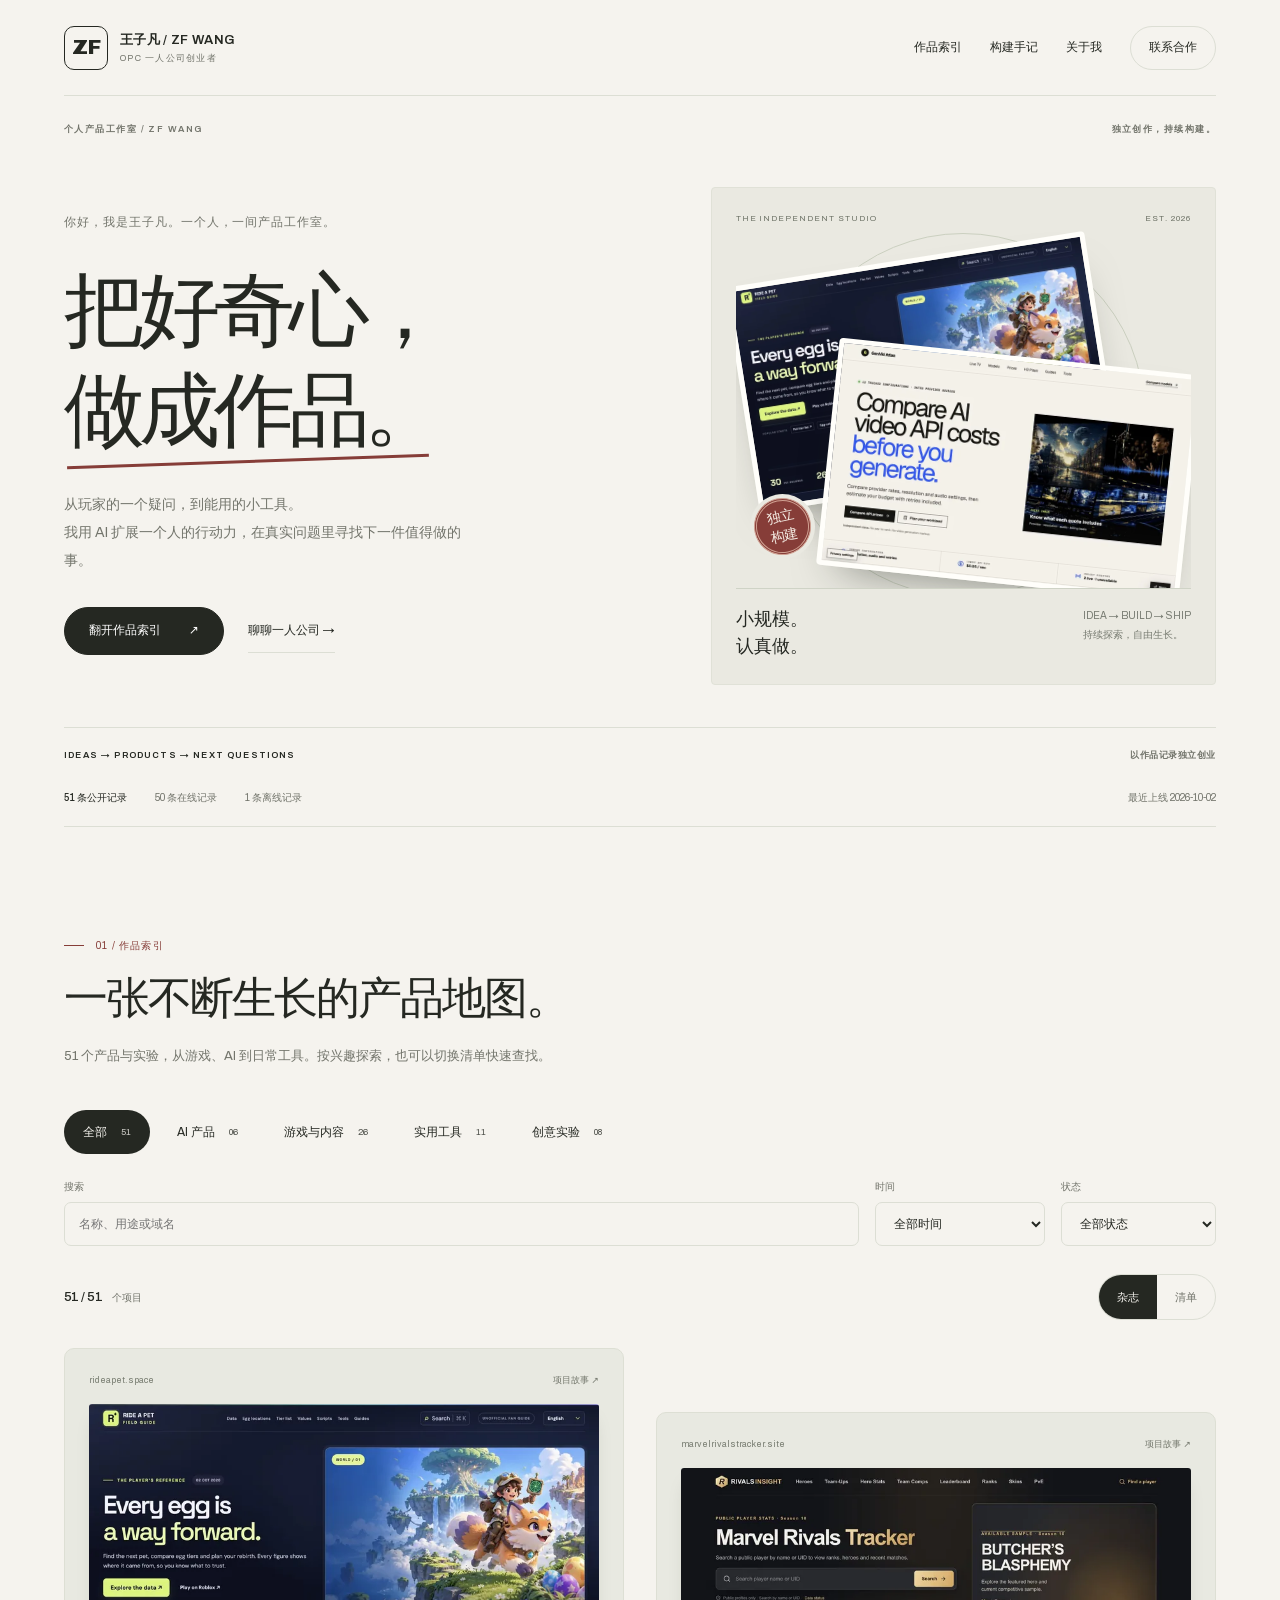
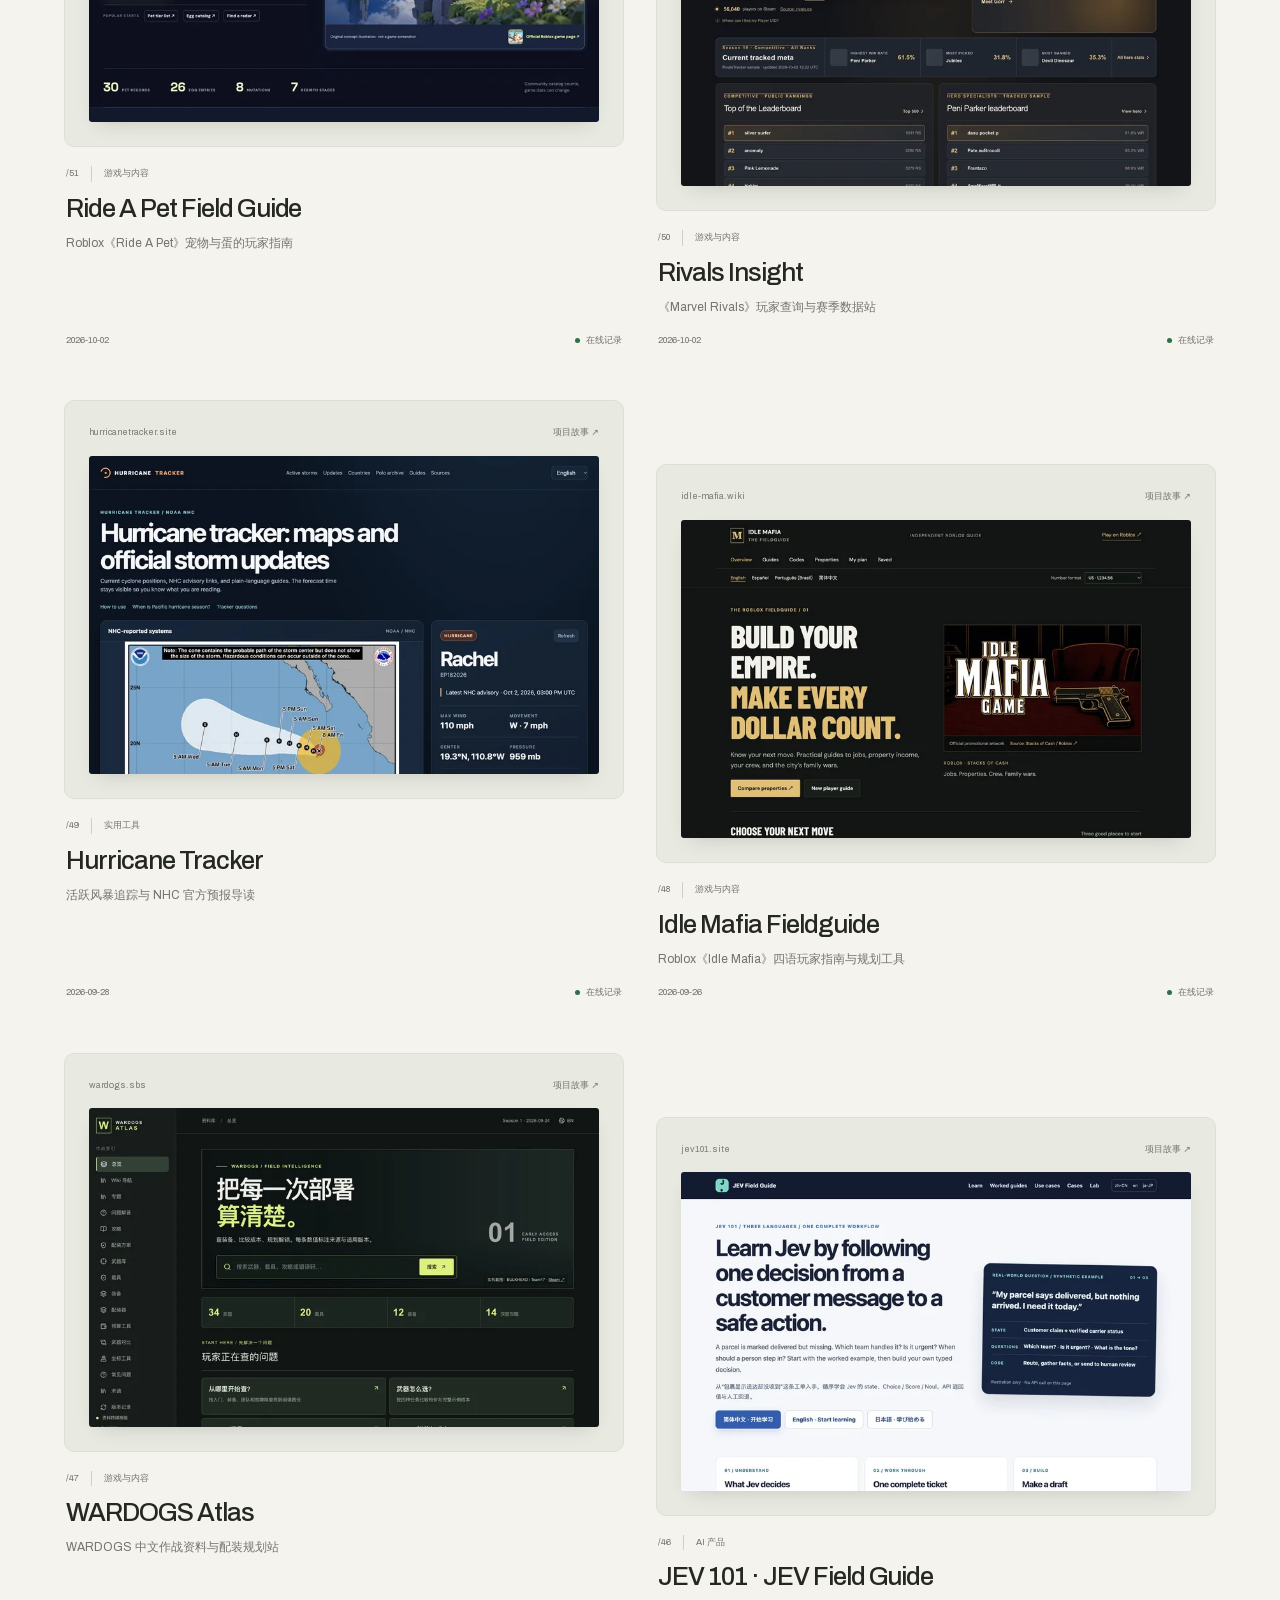
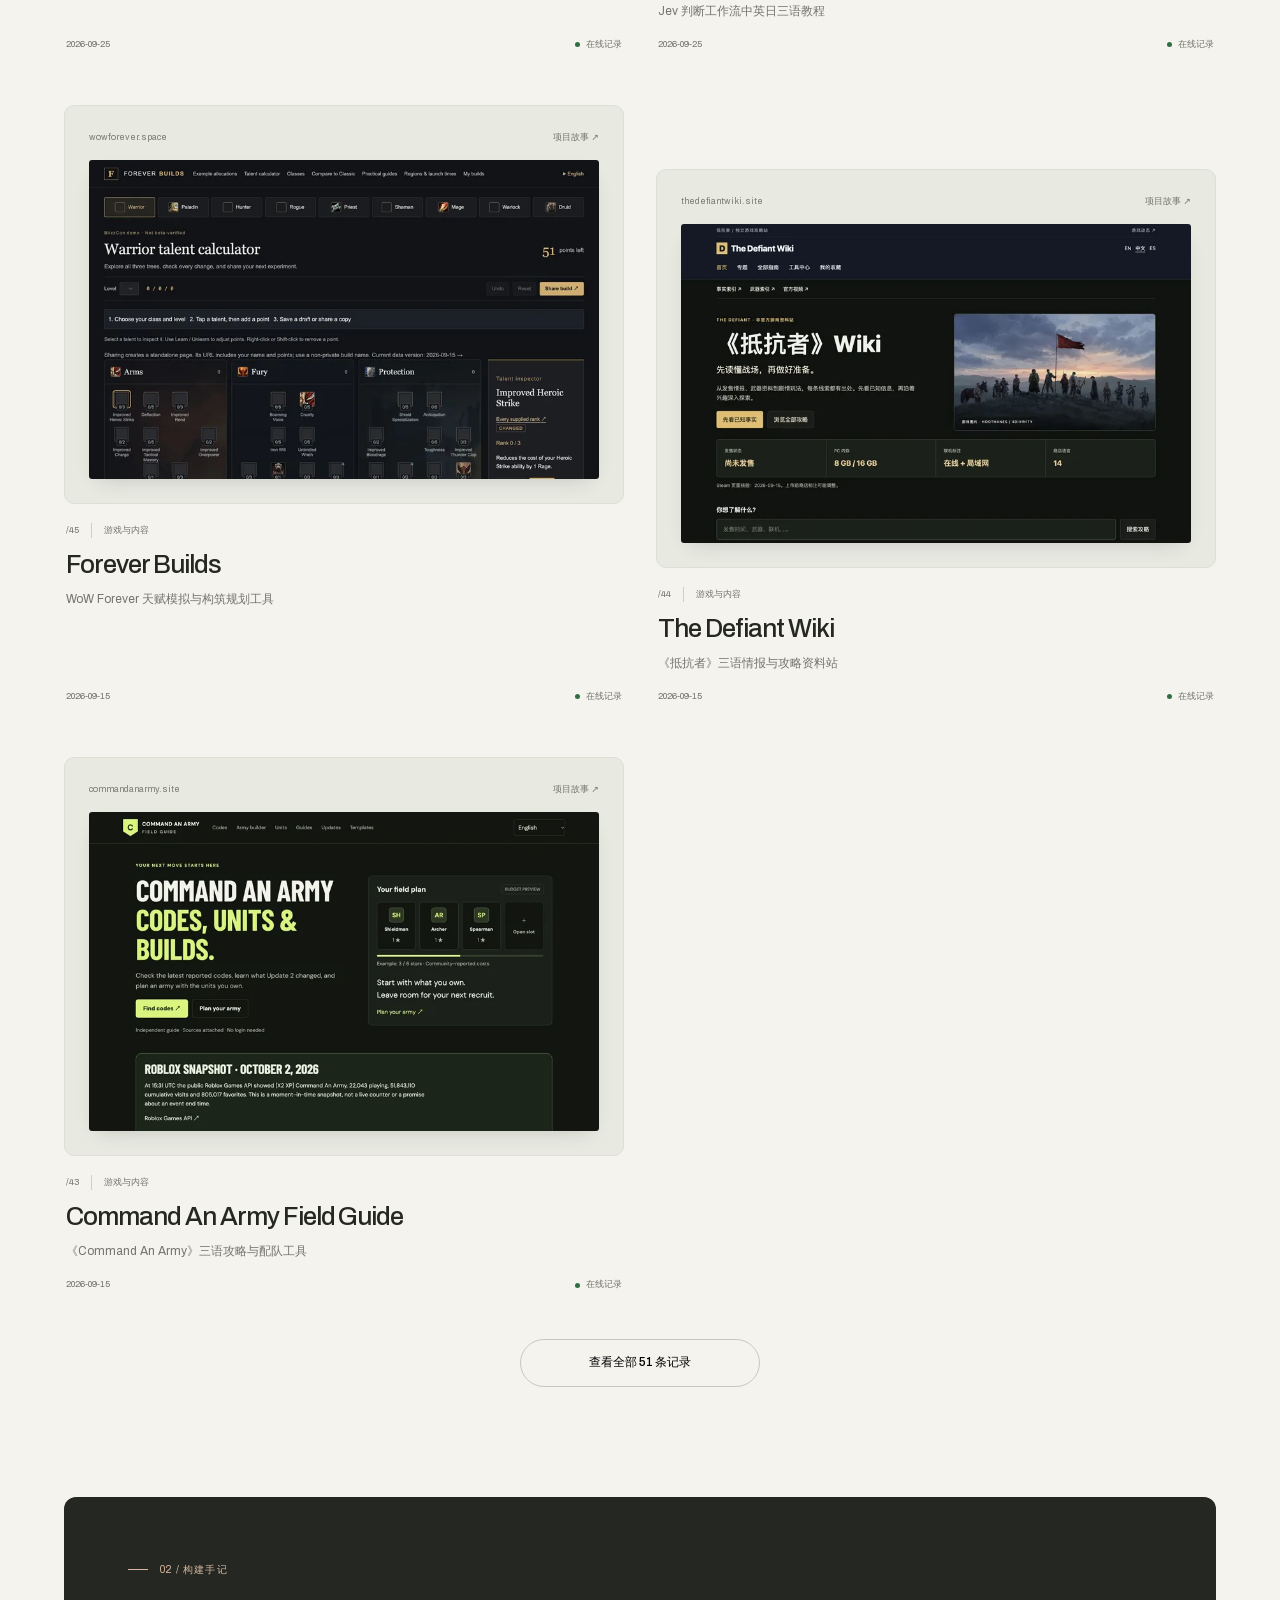
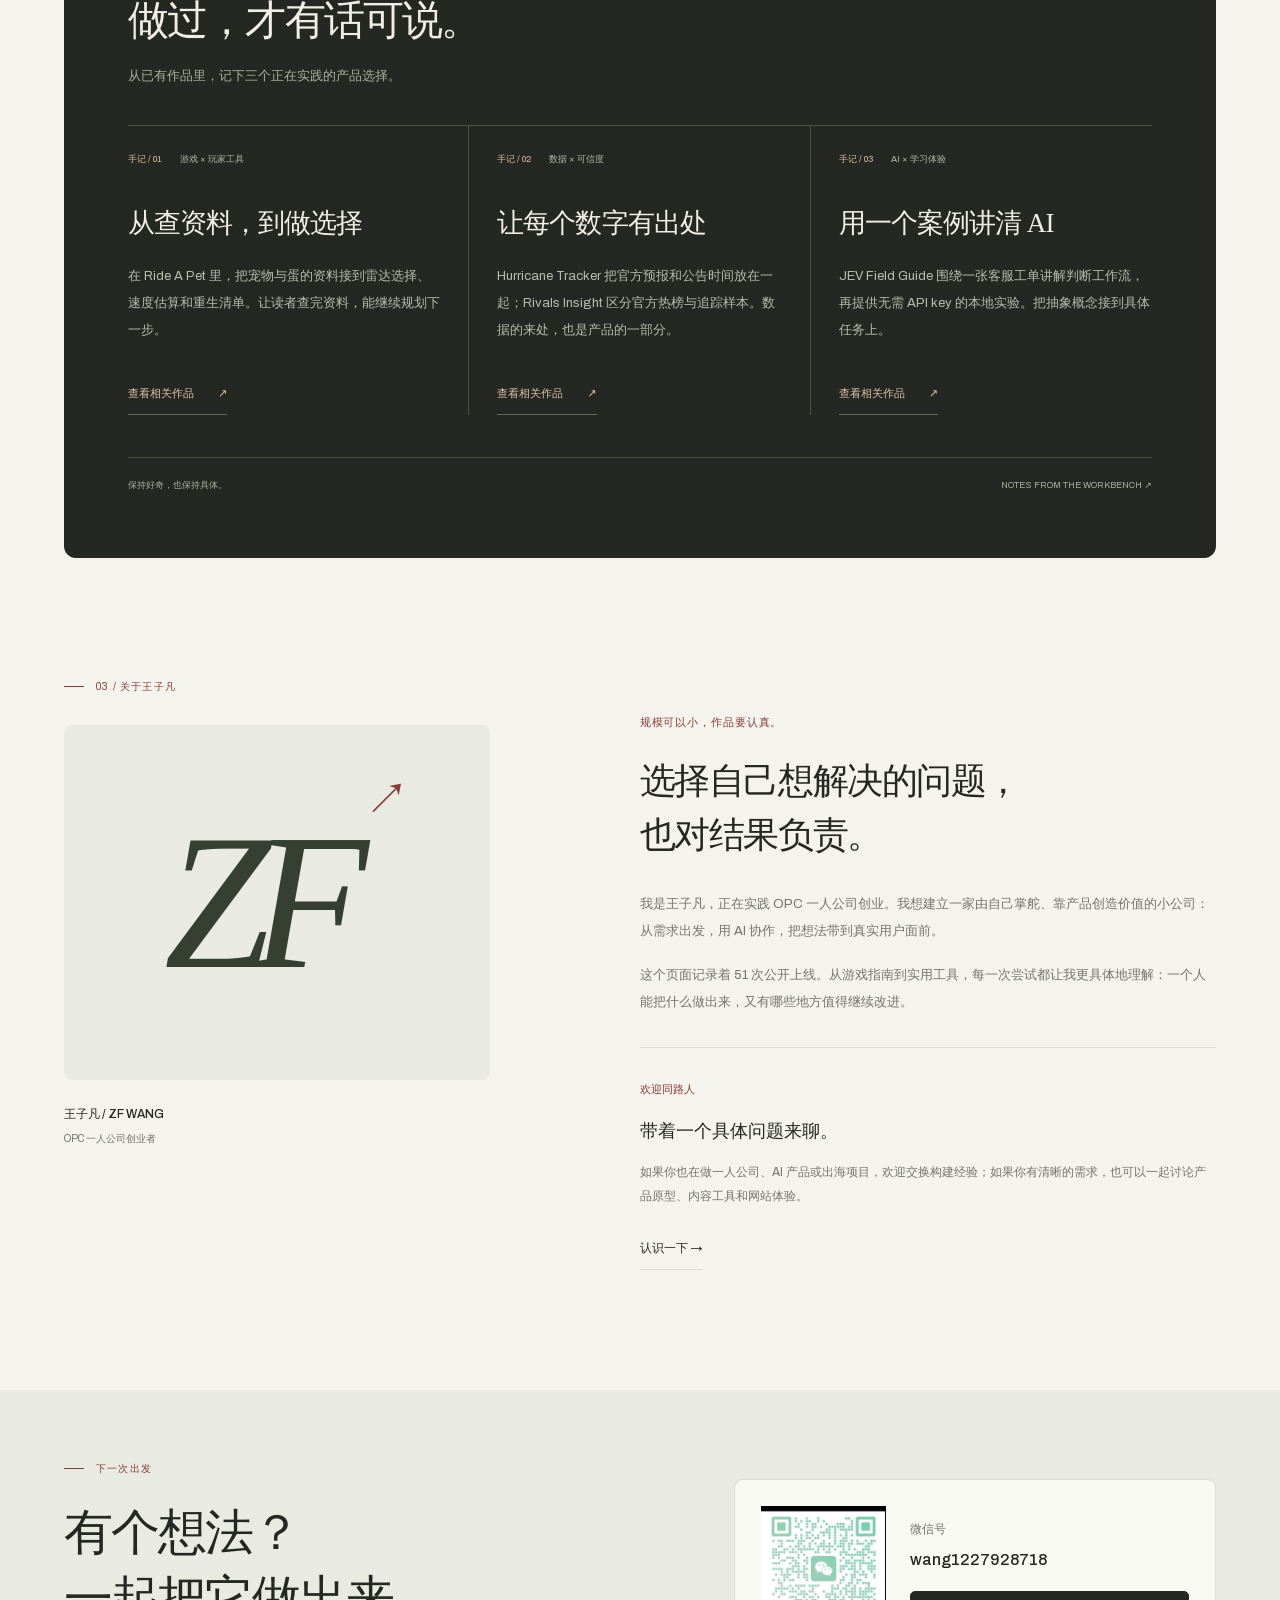
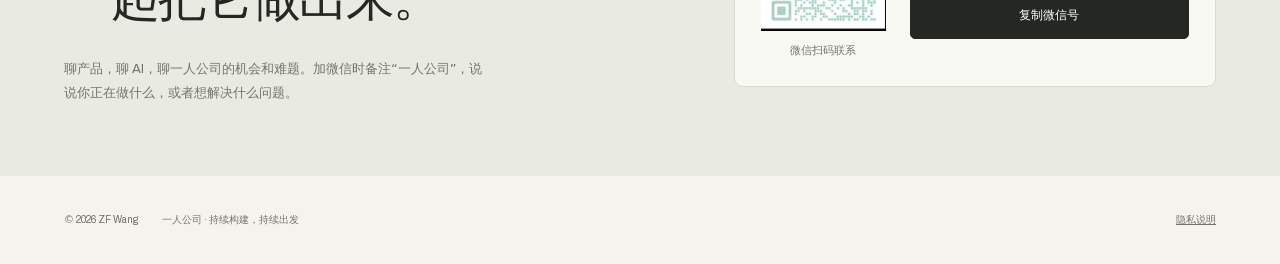
==== index.html @ a9faa889 "Refresh all live project screenshots and refine studio gallery design" ====
<!doctype html>
<html lang="zh-CN">
<head>
  <meta charset="utf-8">
  <meta name="viewport" content="width=device-width, initial-scale=1">
  <meta name="theme-color" content="#2447ed">
  <title>王子凡（ZF Wang）— OPC 一人公司创业者</title>
  <meta name="description" content="王子凡的 OPC 一人公司创业记录：用 AI 放大行动力，把真实需求做成产品，在持续发布中探索独立创业。">
  <link rel="canonical" href="https://wangzifan.store/">
  <meta property="og:type" content="website">
  <meta property="og:locale" content="zh_CN">
  <meta property="og:title" content="王子凡（ZF Wang）— OPC 一人公司创业者">
  <meta property="og:description" content="把好奇心，做成作品。王子凡的独立产品、构建手记与一人公司实践。">
  <meta property="og:url" content="https://wangzifan.store/">
  <meta property="og:image" content="https://wangzifan.store/assets/og-card.webp">
  <meta property="og:image:type" content="image/webp">
  <meta property="og:image:width" content="1200">
  <meta property="og:image:height" content="630">
  <meta property="og:image:alt" content="王子凡的个人产品工作台分享图">
  <meta name="twitter:card" content="summary_large_image">
  <meta name="twitter:title" content="王子凡（ZF Wang）— OPC 一人公司创业者">
  <meta name="twitter:description" content="把好奇心，做成作品。王子凡的独立产品、构建手记与一人公司实践。">
  <meta name="twitter:image" content="https://wangzifan.store/assets/og-card.webp">
  <meta name="twitter:image:alt" content="王子凡的个人产品工作台分享图">
  <link rel="icon" href="favicon.svg" type="image/svg+xml">
  <link rel="stylesheet" href="assets/site.css">
  <script defer data-domain="wangzifan.store" src="https://plausible.shipsolo.io/js/script.js"></script>
  <script type="application/ld+json">{"@context":"https://schema.org","@graph":[{"@type":"Person","@id":"https://wangzifan.store/#person","name":"王子凡","alternateName":"ZF Wang","url":"https://wangzifan.store/","description":"OPC 一人公司创业者，以 AI、产品与持续发布探索独立创业。"},{"@type":"WebSite","@id":"https://wangzifan.store/#website","url":"https://wangzifan.store/","name":"王子凡（ZF Wang）— 个人产品工作台","inLanguage":"zh-CN","publisher":{"@id":"https://wangzifan.store/#person"}},{"@type":"ItemList","@id":"https://wangzifan.store/#release-ledger","name":"ZF Wang 公开产品发布档案","numberOfItems":51,"itemListOrder":"https://schema.org/ItemListOrderDescending","itemListElement":[{"@type":"ListItem","position":1,"item":{"@type":"CreativeWork","name":"Ride A Pet Field Guide","datePublished":"2026-10-02","genre":"游戏与内容","additionalProperty":{"@type":"PropertyValue","name":"public status","value":"live"},"url":"https://rideapet.space/"}},{"@type":"ListItem","position":2,"item":{"@type":"CreativeWork","name":"Rivals Insight","datePublished":"2026-10-02","genre":"游戏与内容","additionalProperty":{"@type":"PropertyValue","name":"public status","value":"live"},"url":"https://marvelrivalstracker.site/"}},{"@type":"ListItem","position":3,"item":{"@type":"CreativeWork","name":"Hurricane Tracker","datePublished":"2026-09-28","genre":"实用工具","additionalProperty":{"@type":"PropertyValue","name":"public status","value":"live"},"url":"https://hurricanetracker.site/"}},{"@type":"ListItem","position":4,"item":{"@type":"CreativeWork","name":"Idle Mafia Fieldguide","datePublished":"2026-09-26","genre":"游戏与内容","additionalProperty":{"@type":"PropertyValue","name":"public status","value":"live"},"url":"https://idle-mafia.wiki/"}},{"@type":"ListItem","position":5,"item":{"@type":"CreativeWork","name":"WARDOGS Atlas","datePublished":"2026-09-25","genre":"游戏与内容","additionalProperty":{"@type":"PropertyValue","name":"public status","value":"live"},"url":"https://wardogs.sbs/"}},{"@type":"ListItem","position":6,"item":{"@type":"CreativeWork","name":"JEV 101 · JEV Field Guide","datePublished":"2026-09-25","genre":"AI 产品","additionalProperty":{"@type":"PropertyValue","name":"public status","value":"live"},"url":"https://jev101.site/"}},{"@type":"ListItem","position":7,"item":{"@type":"CreativeWork","name":"Forever Builds","datePublished":"2026-09-15","genre":"游戏与内容","additionalProperty":{"@type":"PropertyValue","name":"public status","value":"live"},"url":"https://wowforever.space/"}},{"@type":"ListItem","position":8,"item":{"@type":"CreativeWork","name":"The Defiant Wiki","datePublished":"2026-09-15","genre":"游戏与内容","additionalProperty":{"@type":"PropertyValue","name":"public status","value":"live"},"url":"https://thedefiantwiki.site/"}},{"@type":"ListItem","position":9,"item":{"@type":"CreativeWork","name":"Command An Army Field Guide","datePublished":"2026-09-15","genre":"游戏与内容","additionalProperty":{"@type":"PropertyValue","name":"public status","value":"live"},"url":"https://commandanarmy.site/"}},{"@type":"ListItem","position":10,"item":{"@type":"CreativeWork","name":"1666 Amsterdam Field Desk","datePublished":"2026-09-12","genre":"游戏与内容","additionalProperty":{"@type":"PropertyValue","name":"public status","value":"live"},"url":"https://1666amsterdam.top/"}},{"@type":"ListItem","position":11,"item":{"@type":"CreativeWork","name":"ParryGrid","datePublished":"2026-09-12","genre":"游戏与内容","additionalProperty":{"@type":"PropertyValue","name":"public status","value":"live"},"url":"https://parrygrid.wiki/"}},{"@type":"ListItem","position":12,"item":{"@type":"CreativeWork","name":"Mimic Party Soundcheck","datePublished":"2026-09-12","genre":"游戏与内容","additionalProperty":{"@type":"PropertyValue","name":"public status","value":"live"},"url":"https://mimicparty.space/"}},{"@type":"ListItem","position":13,"item":{"@type":"CreativeWork","name":"Nightfall Halloween Guides","datePublished":"2026-09-12","genre":"游戏与内容","additionalProperty":{"@type":"PropertyValue","name":"public status","value":"live"},"url":"https://halloweenthegame.top/"}},{"@type":"ListItem","position":14,"item":{"@type":"CreativeWork","name":"Narinig Mo Ba? Guide","datePublished":"2026-09-11","genre":"游戏与内容","additionalProperty":{"@type":"PropertyValue","name":"public status","value":"live"},"url":"https://narinigmoba.top/"}},{"@type":"ListItem","position":15,"item":{"@type":"CreativeWork","name":"Astra Atlas","datePublished":"2026-09-09","genre":"AI 产品","additionalProperty":{"@type":"PropertyValue","name":"public status","value":"live"},"url":"https://gpt6astra.best/"}},{"@type":"ListItem","position":16,"item":{"@type":"CreativeWork","name":"Onimusha Atlas","datePublished":"2026-09-09","genre":"游戏与内容","additionalProperty":{"@type":"PropertyValue","name":"public status","value":"live"},"url":"https://onimushawayofthesword.space/"}},{"@type":"ListItem","position":17,"item":{"@type":"CreativeWork","name":"Dawnwalker Field Guide","datePublished":"2026-09-09","genre":"游戏与内容","additionalProperty":{"@type":"PropertyValue","name":"public status","value":"live"},"url":"https://thebloodofdawnwalker.info/"}},{"@type":"ListItem","position":18,"item":{"@type":"CreativeWork","name":"GenVid Atlas","datePublished":"2026-09-06","genre":"AI 产品","additionalProperty":{"@type":"PropertyValue","name":"public status","value":"live"},"url":"https://genvidatlas.wiki/"}},{"@type":"ListItem","position":19,"item":{"@type":"CreativeWork","name":"Mortal Shell II Wiki","datePublished":"2026-08-25","genre":"游戏与内容","additionalProperty":{"@type":"PropertyValue","name":"public status","value":"live"},"url":"https://mortalshell2.quest/"}},{"@type":"ListItem","position":20,"item":{"@type":"CreativeWork","name":"OxAlpha","datePublished":"2026-08-22","genre":"实用工具","additionalProperty":{"@type":"PropertyValue","name":"public status","value":"live"},"url":"https://oxalpha.site/"}},{"@type":"ListItem","position":21,"item":{"@type":"CreativeWork","name":"The Sinking City 2 Field Guide","datePublished":"2026-08-20","genre":"游戏与内容","additionalProperty":{"@type":"PropertyValue","name":"public status","value":"live"},"url":"https://thesinkingcity2.top/"}},{"@type":"ListItem","position":22,"item":{"@type":"CreativeWork","name":"Chinamaxxing Online","datePublished":"2026-08-20","genre":"创意实验","additionalProperty":{"@type":"PropertyValue","name":"public status","value":"live"},"url":"https://chinamaxxing.site/"}},{"@type":"ListItem","position":23,"item":{"@type":"CreativeWork","name":"HLLV Field Manual","datePublished":"2026-08-18","genre":"游戏与内容","additionalProperty":{"@type":"PropertyValue","name":"public status","value":"live"},"url":"https://hellletloosevietnam.blog/"}},{"@type":"ListItem","position":24,"item":{"@type":"CreativeWork","name":"牛来","datePublished":"2026-08-17","genre":"创意实验","additionalProperty":{"@type":"PropertyValue","name":"public status","value":"live"},"url":"https://niulai.blog/"}},{"@type":"ListItem","position":25,"item":{"@type":"CreativeWork","name":"CraveLoop","datePublished":"2026-08-16","genre":"创意实验","additionalProperty":{"@type":"PropertyValue","name":"public status","value":"live"},"url":"https://foodnevercomes.online/"}},{"@type":"ListItem","position":26,"item":{"@type":"CreativeWork","name":"MatchaFilter","datePublished":"2026-08-16","genre":"实用工具","additionalProperty":{"@type":"PropertyValue","name":"public status","value":"live"},"url":"https://matchafilter.cc/"}},{"@type":"ListItem","position":27,"item":{"@type":"CreativeWork","name":"burnt for you","datePublished":"2026-08-16","genre":"创意实验","additionalProperty":{"@type":"PropertyValue","name":"public status","value":"live"},"url":"https://burncd.xyz/"}},{"@type":"ListItem","position":28,"item":{"@type":"CreativeWork","name":"Polski Piłkarz Simulator","datePublished":"2026-08-16","genre":"游戏与内容","additionalProperty":{"@type":"PropertyValue","name":"public status","value":"offline"}}},{"@type":"ListItem","position":29,"item":{"@type":"CreativeWork","name":"DSH Field Guide","datePublished":"2026-08-15","genre":"实用工具","additionalProperty":{"@type":"PropertyValue","name":"public status","value":"live"},"url":"https://deepseekharness.site/"}},{"@type":"ListItem","position":30,"item":{"@type":"CreativeWork","name":"Remove Matcha Filter","datePublished":"2026-08-12","genre":"实用工具","additionalProperty":{"@type":"PropertyValue","name":"public status","value":"live"},"url":"https://remove-matcha-filter.com/"}},{"@type":"ListItem","position":31,"item":{"@type":"CreativeWork","name":"RSP Editor","datePublished":"2026-08-09","genre":"AI 产品","additionalProperty":{"@type":"PropertyValue","name":"public status","value":"live"},"url":"https://rspeditor.app/"}},{"@type":"ListItem","position":32,"item":{"@type":"CreativeWork","name":"AI Scanner","datePublished":"2026-08-09","genre":"AI 产品","additionalProperty":{"@type":"PropertyValue","name":"public status","value":"live"},"url":"https://aiscanner.run/"}},{"@type":"ListItem","position":33,"item":{"@type":"CreativeWork","name":"Merge a Nuke! Guide","datePublished":"2026-08-08","genre":"游戏与内容","additionalProperty":{"@type":"PropertyValue","name":"public status","value":"live"},"url":"https://mergeanuke.space/"}},{"@type":"ListItem","position":34,"item":{"@type":"CreativeWork","name":"Shift at Midnight Guide","datePublished":"2026-08-05","genre":"游戏与内容","additionalProperty":{"@type":"PropertyValue","name":"public status","value":"live"},"url":"https://shiftatmidnight.blog/"}},{"@type":"ListItem","position":35,"item":{"@type":"CreativeWork","name":"竹知了","datePublished":"2026-08-04","genre":"实用工具","additionalProperty":{"@type":"PropertyValue","name":"public status","value":"live"},"url":"https://zhuzhiliao.buzz/"}},{"@type":"ListItem","position":36,"item":{"@type":"CreativeWork","name":"Cash Flow Lifestyle","datePublished":"2026-08-03","genre":"创意实验","additionalProperty":{"@type":"PropertyValue","name":"public status","value":"live"},"url":"https://cashflow.lifestyle/"}},{"@type":"ListItem","position":37,"item":{"@type":"CreativeWork","name":"HowManySleepsUntil","datePublished":"2026-07-31","genre":"实用工具","additionalProperty":{"@type":"PropertyValue","name":"public status","value":"live"},"url":"https://howmanysleepsuntil.rest/"}},{"@type":"ListItem","position":38,"item":{"@type":"CreativeWork","name":"IsItDown","datePublished":"2026-07-31","genre":"实用工具","additionalProperty":{"@type":"PropertyValue","name":"public status","value":"live"},"url":"https://isitdown.click/"}},{"@type":"ListItem","position":39,"item":{"@type":"CreativeWork","name":"CopyPlaintext","datePublished":"2026-07-31","genre":"实用工具","additionalProperty":{"@type":"PropertyValue","name":"public status","value":"live"},"url":"https://copyplaintext.com/"}},{"@type":"ListItem","position":40,"item":{"@type":"CreativeWork","name":"DragonSword Wiki","datePublished":"2026-07-29","genre":"游戏与内容","additionalProperty":{"@type":"PropertyValue","name":"public status","value":"live"},"url":"https://dragonswordawakening.fun/"}},{"@type":"ListItem","position":41,"item":{"@type":"CreativeWork","name":"SpiritVale Wiki","datePublished":"2026-07-28","genre":"游戏与内容","additionalProperty":{"@type":"PropertyValue","name":"public status","value":"live"},"url":"https://spiritvale.blog/"}},{"@type":"ListItem","position":42,"item":{"@type":"CreativeWork","name":"Rot Check","datePublished":"2026-07-26","genre":"创意实验","additionalProperty":{"@type":"PropertyValue","name":"public status","value":"live"},"url":"https://rotcheck.cyou/"}},{"@type":"ListItem","position":43,"item":{"@type":"CreativeWork","name":"Chinese Coins Atlas","datePublished":"2026-07-26","genre":"创意实验","additionalProperty":{"@type":"PropertyValue","name":"public status","value":"live"},"url":"https://chinesecashcoins.wiki/"}},{"@type":"ListItem","position":44,"item":{"@type":"CreativeWork","name":"TaskbarHeroWiki","datePublished":"2026-07-26","genre":"游戏与内容","additionalProperty":{"@type":"PropertyValue","name":"public status","value":"live"},"url":"https://taskbarherowiki.best/"}},{"@type":"ListItem","position":45,"item":{"@type":"CreativeWork","name":"All Wishes Come True","datePublished":"2026-07-25","genre":"创意实验","additionalProperty":{"@type":"PropertyValue","name":"public status","value":"live"},"url":"https://allwishescometrue.site/"}},{"@type":"ListItem","position":46,"item":{"@type":"CreativeWork","name":"llmstxt","datePublished":"2026-07-18","genre":"实用工具","additionalProperty":{"@type":"PropertyValue","name":"public status","value":"live"},"url":"https://llmstxt.best/"}},{"@type":"ListItem","position":47,"item":{"@type":"CreativeWork","name":"CodexSkin.space","datePublished":"2026-07-17","genre":"实用工具","additionalProperty":{"@type":"PropertyValue","name":"public status","value":"live"},"url":"https://codexskin.space/"}},{"@type":"ListItem","position":48,"item":{"@type":"CreativeWork","name":"PalworldMap","datePublished":"2026-07-14","genre":"游戏与内容","additionalProperty":{"@type":"PropertyValue","name":"public status","value":"live"},"url":"https://palworldmap.best/"}},{"@type":"ListItem","position":49,"item":{"@type":"CreativeWork","name":"FalloutDay","datePublished":"2026-07-12","genre":"游戏与内容","additionalProperty":{"@type":"PropertyValue","name":"public status","value":"live"},"url":"https://falloutday.online/"}},{"@type":"ListItem","position":50,"item":{"@type":"CreativeWork","name":"Build a Hooper","datePublished":"2026-07-12","genre":"游戏与内容","additionalProperty":{"@type":"PropertyValue","name":"public status","value":"live"},"url":"https://buildahooper.best/"}},{"@type":"ListItem","position":51,"item":{"@type":"CreativeWork","name":"AIStoryNest","datePublished":"2026-07-12","genre":"AI 产品","additionalProperty":{"@type":"PropertyValue","name":"public status","value":"live"},"url":"https://aistorynest.mom/"}}]}]}</script>
  <script defer src="assets/site.js"></script>
</head>
<body class="journal-home">
  <a class="skip-link" href="#main-content">跳到主要内容</a>
  <header class="site-header">
    <a class="brand" href="#top" aria-label="王子凡首页">
      <span class="brand-mark" aria-hidden="true">ZF</span>
      <span><strong>王子凡 / ZF WANG</strong><small>OPC 一人公司创业者</small></span>
    </a>
    <nav aria-label="主导航">
      <a href="#ledger">作品索引</a>
      <a href="#method">构建手记</a>
      <a href="#about">关于我</a>
      <a class="nav-cta" href="#contact">联系合作</a>
    </nav>
  </header>

  <main id="main-content" tabindex="-1">
    <section class="hero" id="top" aria-labelledby="hero-title">
      <div class="hero-edition"><span>个人产品工作室 / ZF WANG</span><span>独立创作，持续构建。</span></div>
      <div class="hero-copy">
        <p class="eyebrow">你好，我是王子凡。一个人，一间产品工作室。</p>
        <h1 id="hero-title" aria-label="把好奇心，做成作品。"><span class="title-line">把好奇心，</span><span class="title-line"><em>做成作品。</em></span></h1>
        <p class="hero-lead">从玩家的一个疑问，到能用的小工具。<br>我用 AI 扩展一个人的行动力，在真实问题里寻找下一件值得做的事。</p>
        <div class="hero-actions">
          <a class="button button-primary" href="#ledger">翻开作品索引 <span aria-hidden="true">↗</span></a>
          <a class="text-link" href="#contact">聊聊一人公司 →</a>
        </div>
      </div>
      <aside class="studio-composition" aria-label="独立工作室的产品切片">
        <div class="composition-label"><span>THE INDEPENDENT STUDIO</span><span>EST. 2026</span></div>
        <div class="composition-stage" aria-hidden="true">
          <span class="composition-orbit"></span>
          <span class="studio-shot shot-back"></span><span class="studio-shot shot-front"></span>
          <span class="studio-stamp">独立<br>构建</span>
        </div>
        <div class="composition-caption"><span>小规模。<br>认真做。</span><span>IDEA → BUILD → SHIP<br>持续探索，自由生长。</span></div>
      </aside>
      <div class="hero-bottom"><span>IDEAS → PRODUCTS → NEXT QUESTIONS</span><span>以作品记录独立创业</span></div>
    </section>

    <section class="studio-status" aria-label="公开发布状态">
      <span data-status="releases">51 条公开记录</span>
      <span data-status="live">50 条在线记录</span>
      <span data-status="offline">1 条离线记录</span>
      <span>最近上线 2026-10-02</span>
    </section>

    <section class="section ledger" id="ledger" aria-labelledby="ledger-title">
      <div class="section-heading">
        <p class="section-no">01 / 作品索引</p>
        <div><h2 id="ledger-title">一张不断生长的产品地图。</h2><p>51 个产品与实验，从游戏、AI 到日常工具。按兴趣探索，也可以切换清单快速查找。</p></div>
      </div>
      <div class="ledger-tools" hidden aria-label="筛选发布档案">
        <div class="ledger-filters" role="group" aria-label="按产品类型筛选"><button type="button" class="ledger-filter is-active" data-ledger-filter="all" aria-pressed="true">全部<span>51</span></button><button type="button" class="ledger-filter" data-ledger-filter="ai" aria-pressed="false">AI 产品<span>06</span></button><button type="button" class="ledger-filter" data-ledger-filter="game" aria-pressed="false">游戏与内容<span>26</span></button><button type="button" class="ledger-filter" data-ledger-filter="tool" aria-pressed="false">实用工具<span>11</span></button><button type="button" class="ledger-filter" data-ledger-filter="creative" aria-pressed="false">创意实验<span>08</span></button></div>
        <label class="search-field" for="ledger-search"><span>搜索</span><input id="ledger-search" type="search" placeholder="名称、用途或域名" autocomplete="off"></label>
        <label class="period-field" for="ledger-period"><span>时间</span><select id="ledger-period"><option value="all">全部时间</option><option value="2026">2026 年</option><option value="2026-10">2026 年 10 月</option><option value="2026-09">2026 年 9 月</option><option value="2026-08">2026 年 8 月</option><option value="2026-07">2026 年 7 月</option></select></label>
        <label class="status-field" for="ledger-status"><span>状态</span><select id="ledger-status"><option value="all">全部状态</option><option value="live">在线记录</option><option value="offline">离线记录</option></select></label>
      </div>
      <div class="ledger-summary"><div><strong id="ledger-count" aria-live="polite">51 / 51</strong><span>个项目</span></div><div class="view-switch" role="group" aria-label="作品展示方式" hidden><button type="button" data-view="wall" aria-pressed="true">杂志</button><button type="button" data-view="list" aria-pressed="false">清单</button></div></div>
      <div class="ledger-list" id="ledger-list"><article class="ledger-row" data-ledger-id="51" id="project-51" data-ledger-period="2026-10" data-ledger-category="game" data-ledger-status="live" data-ledger-search="ride a pet field guide roblox《ride a pet》宠物与蛋的玩家指南 rideapet.space"><a class="ledger-main" href="https://rideapet.space/" target="_blank" rel="noopener noreferrer"><span class="project-window">
              <span class="window-bar"><span class="ledger-domain">rideapet.space</span><span class="card-read">访问网站 ↗</span></span>
              <img src="assets/projects/project-51.webp" width="800" height="500" alt="Ride A Pet Field Guide 项目截图" loading="lazy" decoding="async">
            </span>
            <span class="project-info">
              <span class="project-kicker"><span class="project-number">/51</span><span class="ledger-category">游戏与内容</span></span>
              <span class="ledger-name"><strong>Ride A Pet Field Guide</strong><small>Roblox《Ride A Pet》宠物与蛋的玩家指南</small></span>
              <span class="project-footer"><span class="ledger-date">2026-10-02</span><span class="ledger-state is-live"><i aria-hidden="true"></i>在线记录</span></span>
            </span></a></article><article class="ledger-row" data-ledger-id="50" id="project-50" data-ledger-period="2026-10" data-ledger-category="game" data-ledger-status="live" data-ledger-search="rivals insight 《marvel rivals》玩家查询与赛季数据站 marvelrivalstracker.site"><a class="ledger-main" href="https://marvelrivalstracker.site/" target="_blank" rel="noopener noreferrer"><span class="project-window">
              <span class="window-bar"><span class="ledger-domain">marvelrivalstracker.site</span><span class="card-read">访问网站 ↗</span></span>
              <img src="assets/projects/project-50.webp" width="800" height="500" alt="Rivals Insight 项目截图" loading="lazy" decoding="async">
            </span>
            <span class="project-info">
              <span class="project-kicker"><span class="project-number">/50</span><span class="ledger-category">游戏与内容</span></span>
              <span class="ledger-name"><strong>Rivals Insight</strong><small>《Marvel Rivals》玩家查询与赛季数据站</small></span>
              <span class="project-footer"><span class="ledger-date">2026-10-02</span><span class="ledger-state is-live"><i aria-hidden="true"></i>在线记录</span></span>
            </span></a></article><article class="ledger-row" data-ledger-id="49" id="project-49" data-ledger-period="2026-09" data-ledger-category="tool" data-ledger-status="live" data-ledger-search="hurricane tracker 活跃风暴追踪与 nhc 官方预报导读 hurricanetracker.site"><a class="ledger-main" href="https://hurricanetracker.site/" target="_blank" rel="noopener noreferrer"><span class="project-window">
              <span class="window-bar"><span class="ledger-domain">hurricanetracker.site</span><span class="card-read">访问网站 ↗</span></span>
              <img src="assets/projects/project-49.webp" width="800" height="500" alt="Hurricane Tracker 项目截图" loading="lazy" decoding="async">
            </span>
            <span class="project-info">
              <span class="project-kicker"><span class="project-number">/49</span><span class="ledger-category">实用工具</span></span>
              <span class="ledger-name"><strong>Hurricane Tracker</strong><small>活跃风暴追踪与 NHC 官方预报导读</small></span>
              <span class="project-footer"><span class="ledger-date">2026-09-28</span><span class="ledger-state is-live"><i aria-hidden="true"></i>在线记录</span></span>
            </span></a></article><article class="ledger-row" data-ledger-id="48" id="project-48" data-ledger-period="2026-09" data-ledger-category="game" data-ledger-status="live" data-ledger-search="idle mafia fieldguide roblox《idle mafia》四语玩家指南与规划工具 idle-mafia.wiki"><a class="ledger-main" href="https://idle-mafia.wiki/" target="_blank" rel="noopener noreferrer"><span class="project-window">
              <span class="window-bar"><span class="ledger-domain">idle-mafia.wiki</span><span class="card-read">访问网站 ↗</span></span>
              <img src="assets/projects/project-48.webp" width="800" height="500" alt="Idle Mafia Fieldguide 项目截图" loading="lazy" decoding="async">
            </span>
            <span class="project-info">
              <span class="project-kicker"><span class="project-number">/48</span><span class="ledger-category">游戏与内容</span></span>
              <span class="ledger-name"><strong>Idle Mafia Fieldguide</strong><small>Roblox《Idle Mafia》四语玩家指南与规划工具</small></span>
              <span class="project-footer"><span class="ledger-date">2026-09-26</span><span class="ledger-state is-live"><i aria-hidden="true"></i>在线记录</span></span>
            </span></a></article><article class="ledger-row" data-ledger-id="47" id="project-47" data-ledger-period="2026-09" data-ledger-category="game" data-ledger-status="live" data-ledger-search="wardogs atlas wardogs 中文作战资料与配装规划站 wardogs.sbs"><a class="ledger-main" href="https://wardogs.sbs/" target="_blank" rel="noopener noreferrer"><span class="project-window">
              <span class="window-bar"><span class="ledger-domain">wardogs.sbs</span><span class="card-read">访问网站 ↗</span></span>
              <img src="assets/projects/project-47.webp" width="800" height="500" alt="WARDOGS Atlas 项目截图" loading="lazy" decoding="async">
            </span>
            <span class="project-info">
              <span class="project-kicker"><span class="project-number">/47</span><span class="ledger-category">游戏与内容</span></span>
              <span class="ledger-name"><strong>WARDOGS Atlas</strong><small>WARDOGS 中文作战资料与配装规划站</small></span>
              <span class="project-footer"><span class="ledger-date">2026-09-25</span><span class="ledger-state is-live"><i aria-hidden="true"></i>在线记录</span></span>
            </span></a></article><article class="ledger-row" data-ledger-id="46" id="project-46" data-ledger-period="2026-09" data-ledger-category="ai" data-ledger-status="live" data-ledger-search="jev 101 · jev field guide jev 判断工作流中英日三语教程 jev101.site"><a class="ledger-main" href="https://jev101.site/" target="_blank" rel="noopener noreferrer"><span class="project-window">
              <span class="window-bar"><span class="ledger-domain">jev101.site</span><span class="card-read">访问网站 ↗</span></span>
              <img src="assets/projects/project-46.webp" width="800" height="500" alt="JEV 101 · JEV Field Guide 项目截图" loading="lazy" decoding="async">
            </span>
            <span class="project-info">
              <span class="project-kicker"><span class="project-number">/46</span><span class="ledger-category">AI 产品</span></span>
              <span class="ledger-name"><strong>JEV 101 · JEV Field Guide</strong><small>Jev 判断工作流中英日三语教程</small></span>
              <span class="project-footer"><span class="ledger-date">2026-09-25</span><span class="ledger-state is-live"><i aria-hidden="true"></i>在线记录</span></span>
            </span></a></article><article class="ledger-row" data-ledger-id="45" id="project-45" data-ledger-period="2026-09" data-ledger-category="game" data-ledger-status="live" data-ledger-search="forever builds wow forever 天赋模拟与构筑规划工具 wowforever.space"><a class="ledger-main" href="https://wowforever.space/" target="_blank" rel="noopener noreferrer"><span class="project-window">
              <span class="window-bar"><span class="ledger-domain">wowforever.space</span><span class="card-read">访问网站 ↗</span></span>
              <img src="assets/projects/project-45.webp" width="800" height="500" alt="Forever Builds 项目截图" loading="lazy" decoding="async">
            </span>
            <span class="project-info">
              <span class="project-kicker"><span class="project-number">/45</span><span class="ledger-category">游戏与内容</span></span>
              <span class="ledger-name"><strong>Forever Builds</strong><small>WoW Forever 天赋模拟与构筑规划工具</small></span>
              <span class="project-footer"><span class="ledger-date">2026-09-15</span><span class="ledger-state is-live"><i aria-hidden="true"></i>在线记录</span></span>
            </span></a></article><article class="ledger-row" data-ledger-id="44" id="project-44" data-ledger-period="2026-09" data-ledger-category="game" data-ledger-status="live" data-ledger-search="the defiant wiki 《抵抗者》三语情报与攻略资料站 thedefiantwiki.site"><a class="ledger-main" href="https://thedefiantwiki.site/" target="_blank" rel="noopener noreferrer"><span class="project-window">
              <span class="window-bar"><span class="ledger-domain">thedefiantwiki.site</span><span class="card-read">访问网站 ↗</span></span>
              <img src="assets/projects/project-44.webp" width="800" height="500" alt="The Defiant Wiki 项目截图" loading="lazy" decoding="async">
            </span>
            <span class="project-info">
              <span class="project-kicker"><span class="project-number">/44</span><span class="ledger-category">游戏与内容</span></span>
              <span class="ledger-name"><strong>The Defiant Wiki</strong><small>《抵抗者》三语情报与攻略资料站</small></span>
              <span class="project-footer"><span class="ledger-date">2026-09-15</span><span class="ledger-state is-live"><i aria-hidden="true"></i>在线记录</span></span>
            </span></a></article><article class="ledger-row" data-ledger-id="43" id="project-43" data-ledger-period="2026-09" data-ledger-category="game" data-ledger-status="live" data-ledger-search="command an army field guide 《command an army》三语攻略与配队工具 commandanarmy.site"><a class="ledger-main" href="https://commandanarmy.site/" target="_blank" rel="noopener noreferrer"><span class="project-window">
              <span class="window-bar"><span class="ledger-domain">commandanarmy.site</span><span class="card-read">访问网站 ↗</span></span>
              <img src="assets/projects/project-43.webp" width="800" height="500" alt="Command An Army Field Guide 项目截图" loading="lazy" decoding="async">
            </span>
            <span class="project-info">
              <span class="project-kicker"><span class="project-number">/43</span><span class="ledger-category">游戏与内容</span></span>
              <span class="ledger-name"><strong>Command An Army Field Guide</strong><small>《Command An Army》三语攻略与配队工具</small></span>
              <span class="project-footer"><span class="ledger-date">2026-09-15</span><span class="ledger-state is-live"><i aria-hidden="true"></i>在线记录</span></span>
            </span></a></article><article class="ledger-row" data-ledger-id="42" id="project-42" data-ledger-period="2026-09" data-ledger-category="game" data-ledger-status="live" data-ledger-search="1666 amsterdam field desk 《1666: amsterdam》三语攻略与排障工作台 1666amsterdam.top"><a class="ledger-main" href="https://1666amsterdam.top/" target="_blank" rel="noopener noreferrer"><span class="project-window">
              <span class="window-bar"><span class="ledger-domain">1666amsterdam.top</span><span class="card-read">访问网站 ↗</span></span>
              <img src="assets/projects/project-42.webp" width="800" height="500" alt="1666 Amsterdam Field Desk 项目截图" loading="lazy" decoding="async">
            </span>
            <span class="project-info">
              <span class="project-kicker"><span class="project-number">/42</span><span class="ledger-category">游戏与内容</span></span>
              <span class="ledger-name"><strong>1666 Amsterdam Field Desk</strong><small>《1666: Amsterdam》三语攻略与排障工作台</small></span>
              <span class="project-footer"><span class="ledger-date">2026-09-12</span><span class="ledger-state is-live"><i aria-hidden="true"></i>在线记录</span></span>
            </span></a></article><article class="ledger-row" data-ledger-id="41" id="project-41" data-ledger-period="2026-09" data-ledger-category="game" data-ledger-status="live" data-ledger-search="parrygrid arpg 与 soulslike 情报网格 parrygrid.wiki"><a class="ledger-main" href="https://parrygrid.wiki/" target="_blank" rel="noopener noreferrer"><span class="project-window">
              <span class="window-bar"><span class="ledger-domain">parrygrid.wiki</span><span class="card-read">访问网站 ↗</span></span>
              <img src="assets/projects/project-41.webp" width="800" height="500" alt="ParryGrid 项目截图" loading="lazy" decoding="async">
            </span>
            <span class="project-info">
              <span class="project-kicker"><span class="project-number">/41</span><span class="ledger-category">游戏与内容</span></span>
              <span class="ledger-name"><strong>ParryGrid</strong><small>ARPG 与 Soulslike 情报网格</small></span>
              <span class="project-footer"><span class="ledger-date">2026-09-12</span><span class="ledger-state is-live"><i aria-hidden="true"></i>在线记录</span></span>
            </span></a></article><article class="ledger-row" data-ledger-id="40" id="project-40" data-ledger-period="2026-09" data-ledger-category="game" data-ledger-status="live" data-ledger-search="mimic party soundcheck 《mimic party》四语玩家指南与派对工具站 mimicparty.space"><a class="ledger-main" href="https://mimicparty.space/" target="_blank" rel="noopener noreferrer"><span class="project-window">
              <span class="window-bar"><span class="ledger-domain">mimicparty.space</span><span class="card-read">访问网站 ↗</span></span>
              <img src="assets/projects/project-40.webp" width="800" height="500" alt="Mimic Party Soundcheck 项目截图" loading="lazy" decoding="async">
            </span>
            <span class="project-info">
              <span class="project-kicker"><span class="project-number">/40</span><span class="ledger-category">游戏与内容</span></span>
              <span class="ledger-name"><strong>Mimic Party Soundcheck</strong><small>《Mimic Party》四语玩家指南与派对工具站</small></span>
              <span class="project-footer"><span class="ledger-date">2026-09-12</span><span class="ledger-state is-live"><i aria-hidden="true"></i>在线记录</span></span>
            </span></a></article><article class="ledger-row" data-ledger-id="39" id="project-39" data-ledger-period="2026-09" data-ledger-category="game" data-ledger-status="live" data-ledger-search="nightfall halloween guides 《halloween: the game》三语生存攻略站 halloweenthegame.top"><a class="ledger-main" href="https://halloweenthegame.top/" target="_blank" rel="noopener noreferrer"><span class="project-window">
              <span class="window-bar"><span class="ledger-domain">halloweenthegame.top</span><span class="card-read">访问网站 ↗</span></span>
              <img src="assets/projects/project-39.webp" width="800" height="500" alt="Nightfall Halloween Guides 项目截图" loading="lazy" decoding="async">
            </span>
            <span class="project-info">
              <span class="project-kicker"><span class="project-number">/39</span><span class="ledger-category">游戏与内容</span></span>
              <span class="ledger-name"><strong>Nightfall Halloween Guides</strong><small>《Halloween: The Game》三语生存攻略站</small></span>
              <span class="project-footer"><span class="ledger-date">2026-09-12</span><span class="ledger-state is-live"><i aria-hidden="true"></i>在线记录</span></span>
            </span></a></article><article class="ledger-row" data-ledger-id="38" id="project-38" data-ledger-period="2026-09" data-ledger-category="game" data-ledger-status="live" data-ledger-search="narinig mo ba? guide 菲律宾恐怖游戏轻剧透攻略站 narinigmoba.top"><a class="ledger-main" href="https://narinigmoba.top/" target="_blank" rel="noopener noreferrer"><span class="project-window">
              <span class="window-bar"><span class="ledger-domain">narinigmoba.top</span><span class="card-read">访问网站 ↗</span></span>
              <img src="assets/projects/project-38.webp" width="800" height="500" alt="Narinig Mo Ba? Guide 项目截图" loading="lazy" decoding="async">
            </span>
            <span class="project-info">
              <span class="project-kicker"><span class="project-number">/38</span><span class="ledger-category">游戏与内容</span></span>
              <span class="ledger-name"><strong>Narinig Mo Ba? Guide</strong><small>菲律宾恐怖游戏轻剧透攻略站</small></span>
              <span class="project-footer"><span class="ledger-date">2026-09-11</span><span class="ledger-state is-live"><i aria-hidden="true"></i>在线记录</span></span>
            </span></a></article><article class="ledger-row" data-ledger-id="37" id="project-37" data-ledger-period="2026-09" data-ledger-category="ai" data-ledger-status="live" data-ledger-search="astra atlas gpt-6 astra 价格与选型指南 gpt6astra.best"><a class="ledger-main" href="https://gpt6astra.best/" target="_blank" rel="noopener noreferrer"><span class="project-window">
              <span class="window-bar"><span class="ledger-domain">gpt6astra.best</span><span class="card-read">访问网站 ↗</span></span>
              <img src="assets/projects/project-37.webp" width="800" height="500" alt="Astra Atlas 项目截图" loading="lazy" decoding="async">
            </span>
            <span class="project-info">
              <span class="project-kicker"><span class="project-number">/37</span><span class="ledger-category">AI 产品</span></span>
              <span class="ledger-name"><strong>Astra Atlas</strong><small>GPT-6 Astra 价格与选型指南</small></span>
              <span class="project-footer"><span class="ledger-date">2026-09-09</span><span class="ledger-state is-live"><i aria-hidden="true"></i>在线记录</span></span>
            </span></a></article><article class="ledger-row" data-ledger-id="36" id="project-36" data-ledger-period="2026-09" data-ledger-category="game" data-ledger-status="live" data-ledger-search="onimusha atlas 鬼武者攻略与玩家日志 onimushawayofthesword.space"><a class="ledger-main" href="https://onimushawayofthesword.space/" target="_blank" rel="noopener noreferrer"><span class="project-window">
              <span class="window-bar"><span class="ledger-domain">onimushawayofthesword.space</span><span class="card-read">访问网站 ↗</span></span>
              <img src="assets/projects/project-36.webp" width="800" height="500" alt="Onimusha Atlas 项目截图" loading="lazy" decoding="async">
            </span>
            <span class="project-info">
              <span class="project-kicker"><span class="project-number">/36</span><span class="ledger-category">游戏与内容</span></span>
              <span class="ledger-name"><strong>Onimusha Atlas</strong><small>鬼武者攻略与玩家日志</small></span>
              <span class="project-footer"><span class="ledger-date">2026-09-09</span><span class="ledger-state is-live"><i aria-hidden="true"></i>在线记录</span></span>
            </span></a></article><article class="ledger-row" data-ledger-id="35" id="project-35" data-ledger-period="2026-09" data-ledger-category="game" data-ledger-status="live" data-ledger-search="dawnwalker field guide dawnwalker 攻略与旅程规划 thebloodofdawnwalker.info"><a class="ledger-main" href="https://thebloodofdawnwalker.info/" target="_blank" rel="noopener noreferrer"><span class="project-window">
              <span class="window-bar"><span class="ledger-domain">thebloodofdawnwalker.info</span><span class="card-read">访问网站 ↗</span></span>
              <img src="assets/projects/project-35.webp" width="800" height="500" alt="Dawnwalker Field Guide 项目截图" loading="lazy" decoding="async">
            </span>
            <span class="project-info">
              <span class="project-kicker"><span class="project-number">/35</span><span class="ledger-category">游戏与内容</span></span>
              <span class="ledger-name"><strong>Dawnwalker Field Guide</strong><small>Dawnwalker 攻略与旅程规划</small></span>
              <span class="project-footer"><span class="ledger-date">2026-09-09</span><span class="ledger-state is-live"><i aria-hidden="true"></i>在线记录</span></span>
            </span></a></article><article class="ledger-row" data-ledger-id="34" id="project-34" data-ledger-period="2026-09" data-ledger-category="ai" data-ledger-status="live" data-ledger-search="genvid atlas ai 视频模型与价格情报站 genvidatlas.wiki"><a class="ledger-main" href="https://genvidatlas.wiki/" target="_blank" rel="noopener noreferrer"><span class="project-window">
              <span class="window-bar"><span class="ledger-domain">genvidatlas.wiki</span><span class="card-read">访问网站 ↗</span></span>
              <img src="assets/projects/project-34.webp" width="800" height="500" alt="GenVid Atlas 项目截图" loading="lazy" decoding="async">
            </span>
            <span class="project-info">
              <span class="project-kicker"><span class="project-number">/34</span><span class="ledger-category">AI 产品</span></span>
              <span class="ledger-name"><strong>GenVid Atlas</strong><small>AI 视频模型与价格情报站</small></span>
              <span class="project-footer"><span class="ledger-date">2026-09-06</span><span class="ledger-state is-live"><i aria-hidden="true"></i>在线记录</span></span>
            </span></a></article><article class="ledger-row" data-ledger-id="33" id="project-33" data-ledger-period="2026-08" data-ledger-category="game" data-ledger-status="live" data-ledger-search="mortal shell ii wiki ms2 粉丝维基 mortalshell2.quest"><a class="ledger-main" href="https://mortalshell2.quest/" target="_blank" rel="noopener noreferrer"><span class="project-window">
              <span class="window-bar"><span class="ledger-domain">mortalshell2.quest</span><span class="card-read">访问网站 ↗</span></span>
              <img src="assets/projects/project-33.webp" width="800" height="500" alt="Mortal Shell II Wiki 项目截图" loading="lazy" decoding="async">
            </span>
            <span class="project-info">
              <span class="project-kicker"><span class="project-number">/33</span><span class="ledger-category">游戏与内容</span></span>
              <span class="ledger-name"><strong>Mortal Shell II Wiki</strong><small>MS2 粉丝维基</small></span>
              <span class="project-footer"><span class="ledger-date">2026-08-25</span><span class="ledger-state is-live"><i aria-hidden="true"></i>在线记录</span></span>
            </span></a></article><article class="ledger-row" data-ledger-id="32" id="project-32" data-ledger-period="2026-08" data-ledger-category="tool" data-ledger-status="live" data-ledger-search="oxalpha ai 模型证据站 oxalpha.site"><a class="ledger-main" href="https://oxalpha.site/" target="_blank" rel="noopener noreferrer"><span class="project-window">
              <span class="window-bar"><span class="ledger-domain">oxalpha.site</span><span class="card-read">访问网站 ↗</span></span>
              <img src="assets/projects/project-32.webp" width="800" height="500" alt="OxAlpha 项目截图" loading="lazy" decoding="async">
            </span>
            <span class="project-info">
              <span class="project-kicker"><span class="project-number">/32</span><span class="ledger-category">实用工具</span></span>
              <span class="ledger-name"><strong>OxAlpha</strong><small>AI 模型证据站</small></span>
              <span class="project-footer"><span class="ledger-date">2026-08-22</span><span class="ledger-state is-live"><i aria-hidden="true"></i>在线记录</span></span>
            </span></a></article><article class="ledger-row" data-ledger-id="31" id="project-31" data-ledger-period="2026-08" data-ledger-category="game" data-ledger-status="live" data-ledger-search="the sinking city 2 field guide 克苏鲁侦探攻略站 thesinkingcity2.top"><a class="ledger-main" href="https://thesinkingcity2.top/" target="_blank" rel="noopener noreferrer"><span class="project-window">
              <span class="window-bar"><span class="ledger-domain">thesinkingcity2.top</span><span class="card-read">访问网站 ↗</span></span>
              <img src="assets/projects/project-31.webp" width="800" height="500" alt="The Sinking City 2 Field Guide 项目截图" loading="lazy" decoding="async">
            </span>
            <span class="project-info">
              <span class="project-kicker"><span class="project-number">/31</span><span class="ledger-category">游戏与内容</span></span>
              <span class="ledger-name"><strong>The Sinking City 2 Field Guide</strong><small>克苏鲁侦探攻略站</small></span>
              <span class="project-footer"><span class="ledger-date">2026-08-20</span><span class="ledger-state is-live"><i aria-hidden="true"></i>在线记录</span></span>
            </span></a></article><article class="ledger-row" data-ledger-id="30" id="project-30" data-ledger-period="2026-08" data-ledger-category="creative" data-ledger-status="live" data-ledger-search="chinamaxxing online 多语文化指南 chinamaxxing.site"><a class="ledger-main" href="https://chinamaxxing.site/" target="_blank" rel="noopener noreferrer"><span class="project-window">
              <span class="window-bar"><span class="ledger-domain">chinamaxxing.site</span><span class="card-read">访问网站 ↗</span></span>
              <img src="assets/projects/project-30.webp" width="800" height="500" alt="Chinamaxxing Online 项目截图" loading="lazy" decoding="async">
            </span>
            <span class="project-info">
              <span class="project-kicker"><span class="project-number">/30</span><span class="ledger-category">创意实验</span></span>
              <span class="ledger-name"><strong>Chinamaxxing Online</strong><small>多语文化指南</small></span>
              <span class="project-footer"><span class="ledger-date">2026-08-20</span><span class="ledger-state is-live"><i aria-hidden="true"></i>在线记录</span></span>
            </span></a></article><article class="ledger-row" data-ledger-id="29" id="project-29" data-ledger-period="2026-08" data-ledger-category="game" data-ledger-status="live" data-ledger-search="hllv field manual hllv 越南战场手册 hellletloosevietnam.blog"><a class="ledger-main" href="https://hellletloosevietnam.blog/" target="_blank" rel="noopener noreferrer"><span class="project-window">
              <span class="window-bar"><span class="ledger-domain">hellletloosevietnam.blog</span><span class="card-read">访问网站 ↗</span></span>
              <img src="assets/projects/project-29.webp" width="800" height="500" alt="HLLV Field Manual 项目截图" loading="lazy" decoding="async">
            </span>
            <span class="project-info">
              <span class="project-kicker"><span class="project-number">/29</span><span class="ledger-category">游戏与内容</span></span>
              <span class="ledger-name"><strong>HLLV Field Manual</strong><small>HLLV 越南战场手册</small></span>
              <span class="project-footer"><span class="ledger-date">2026-08-18</span><span class="ledger-state is-live"><i aria-hidden="true"></i>在线记录</span></span>
            </span></a></article><article class="ledger-row" data-ledger-id="28" id="project-28" data-ledger-period="2026-08" data-ledger-category="creative" data-ledger-status="live" data-ledger-search="牛来 牛来电影资料站 niulai.blog"><a class="ledger-main" href="https://niulai.blog/" target="_blank" rel="noopener noreferrer"><span class="project-window">
              <span class="window-bar"><span class="ledger-domain">niulai.blog</span><span class="card-read">访问网站 ↗</span></span>
              <img src="assets/projects/project-28.webp" width="800" height="500" alt="牛来 项目截图" loading="lazy" decoding="async">
            </span>
            <span class="project-info">
              <span class="project-kicker"><span class="project-number">/28</span><span class="ledger-category">创意实验</span></span>
              <span class="ledger-name"><strong>牛来</strong><small>牛来电影资料站</small></span>
              <span class="project-footer"><span class="ledger-date">2026-08-17</span><span class="ledger-state is-live"><i aria-hidden="true"></i>在线记录</span></span>
            </span></a></article><article class="ledger-row" data-ledger-id="27" id="project-27" data-ledger-period="2026-08" data-ledger-category="creative" data-ledger-status="live" data-ledger-search="craveloop 美食探索与晚餐选择工具 foodnevercomes.online"><a class="ledger-main" href="https://foodnevercomes.online/" target="_blank" rel="noopener noreferrer"><span class="project-window">
              <span class="window-bar"><span class="ledger-domain">foodnevercomes.online</span><span class="card-read">访问网站 ↗</span></span>
              <img src="assets/projects/project-27.webp" width="800" height="500" alt="CraveLoop 项目截图" loading="lazy" decoding="async">
            </span>
            <span class="project-info">
              <span class="project-kicker"><span class="project-number">/27</span><span class="ledger-category">创意实验</span></span>
              <span class="ledger-name"><strong>CraveLoop</strong><small>美食探索与晚餐选择工具</small></span>
              <span class="project-footer"><span class="ledger-date">2026-08-16</span><span class="ledger-state is-live"><i aria-hidden="true"></i>在线记录</span></span>
            </span></a></article><article class="ledger-row" data-ledger-id="26" id="project-26" data-ledger-period="2026-08" data-ledger-category="tool" data-ledger-status="live" data-ledger-search="matchafilter 照片抹茶滤镜校色 matchafilter.cc"><a class="ledger-main" href="https://matchafilter.cc/" target="_blank" rel="noopener noreferrer"><span class="project-window">
              <span class="window-bar"><span class="ledger-domain">matchafilter.cc</span><span class="card-read">访问网站 ↗</span></span>
              <img src="assets/projects/project-26.webp" width="800" height="500" alt="MatchaFilter 项目截图" loading="lazy" decoding="async">
            </span>
            <span class="project-info">
              <span class="project-kicker"><span class="project-number">/26</span><span class="ledger-category">实用工具</span></span>
              <span class="ledger-name"><strong>MatchaFilter</strong><small>照片抹茶滤镜校色</small></span>
              <span class="project-footer"><span class="ledger-date">2026-08-16</span><span class="ledger-state is-live"><i aria-hidden="true"></i>在线记录</span></span>
            </span></a></article><article class="ledger-row" data-ledger-id="25" id="project-25" data-ledger-period="2026-08" data-ledger-category="creative" data-ledger-status="live" data-ledger-search="burnt for you 数字混音带制作器 burncd.xyz"><a class="ledger-main" href="https://burncd.xyz/" target="_blank" rel="noopener noreferrer"><span class="project-window">
              <span class="window-bar"><span class="ledger-domain">burncd.xyz</span><span class="card-read">访问网站 ↗</span></span>
              <img src="assets/projects/project-25.webp" width="800" height="500" alt="burnt for you 项目截图" loading="lazy" decoding="async">
            </span>
            <span class="project-info">
              <span class="project-kicker"><span class="project-number">/25</span><span class="ledger-category">创意实验</span></span>
              <span class="ledger-name"><strong>burnt for you</strong><small>数字混音带制作器</small></span>
              <span class="project-footer"><span class="ledger-date">2026-08-16</span><span class="ledger-state is-live"><i aria-hidden="true"></i>在线记录</span></span>
            </span></a></article><article class="ledger-row" data-ledger-id="24" id="project-24" data-ledger-period="2026-08" data-ledger-category="game" data-ledger-status="offline" data-ledger-search="polski piłkarz simulator 波兰足球生涯模拟器 polskipilkarzsymulator.online"><div class="ledger-main" aria-label="Polski Piłkarz Simulator，离线记录"><span class="project-window">
              <span class="window-bar"><span class="ledger-domain">polskipilkarzsymulator.online</span><span class="card-read">访问网站 ↗</span></span>
              <img src="assets/projects/project-24.webp" width="800" height="500" alt="Polski Piłkarz Simulator 项目截图" loading="lazy" decoding="async">
            </span>
            <span class="project-info">
              <span class="project-kicker"><span class="project-number">/24</span><span class="ledger-category">游戏与内容</span></span>
              <span class="ledger-name"><strong>Polski Piłkarz Simulator</strong><small>波兰足球生涯模拟器</small></span>
              <span class="project-footer"><span class="ledger-date">2026-08-16</span><span class="ledger-state is-offline"><i aria-hidden="true"></i>离线记录</span></span>
            </span></div></article><article class="ledger-row" data-ledger-id="23" id="project-23" data-ledger-period="2026-08" data-ledger-category="tool" data-ledger-status="live" data-ledger-search="dsh field guide deepseek 工具指南 deepseekharness.site"><a class="ledger-main" href="https://deepseekharness.site/" target="_blank" rel="noopener noreferrer"><span class="project-window">
              <span class="window-bar"><span class="ledger-domain">deepseekharness.site</span><span class="card-read">访问网站 ↗</span></span>
              <img src="assets/projects/project-23.webp" width="800" height="500" alt="DSH Field Guide 项目截图" loading="lazy" decoding="async">
            </span>
            <span class="project-info">
              <span class="project-kicker"><span class="project-number">/23</span><span class="ledger-category">实用工具</span></span>
              <span class="ledger-name"><strong>DSH Field Guide</strong><small>DeepSeek 工具指南</small></span>
              <span class="project-footer"><span class="ledger-date">2026-08-15</span><span class="ledger-state is-live"><i aria-hidden="true"></i>在线记录</span></span>
            </span></a></article><article class="ledger-row" data-ledger-id="22" id="project-22" data-ledger-period="2026-08" data-ledger-category="tool" data-ledger-status="live" data-ledger-search="remove matcha filter 图片视频校色工具 remove-matcha-filter.com"><a class="ledger-main" href="https://remove-matcha-filter.com/" target="_blank" rel="noopener noreferrer"><span class="project-window">
              <span class="window-bar"><span class="ledger-domain">remove-matcha-filter.com</span><span class="card-read">访问网站 ↗</span></span>
              <img src="assets/projects/project-22.webp" width="800" height="500" alt="Remove Matcha Filter 项目截图" loading="lazy" decoding="async">
            </span>
            <span class="project-info">
              <span class="project-kicker"><span class="project-number">/22</span><span class="ledger-category">实用工具</span></span>
              <span class="ledger-name"><strong>Remove Matcha Filter</strong><small>图片视频校色工具</small></span>
              <span class="project-footer"><span class="ledger-date">2026-08-12</span><span class="ledger-state is-live"><i aria-hidden="true"></i>在线记录</span></span>
            </span></a></article><article class="ledger-row" data-ledger-id="21" id="project-21" data-ledger-period="2026-08" data-ledger-category="ai" data-ledger-status="live" data-ledger-search="rsp editor ai 同款照片生成器 rspeditor.app"><a class="ledger-main" href="https://rspeditor.app/" target="_blank" rel="noopener noreferrer"><span class="project-window">
              <span class="window-bar"><span class="ledger-domain">rspeditor.app</span><span class="card-read">访问网站 ↗</span></span>
              <img src="assets/projects/project-21.webp" width="800" height="500" alt="RSP Editor 项目截图" loading="lazy" decoding="async">
            </span>
            <span class="project-info">
              <span class="project-kicker"><span class="project-number">/21</span><span class="ledger-category">AI 产品</span></span>
              <span class="ledger-name"><strong>RSP Editor</strong><small>AI 同款照片生成器</small></span>
              <span class="project-footer"><span class="ledger-date">2026-08-09</span><span class="ledger-state is-live"><i aria-hidden="true"></i>在线记录</span></span>
            </span></a></article><article class="ledger-row" data-ledger-id="20" id="project-20" data-ledger-period="2026-08" data-ledger-category="ai" data-ledger-status="live" data-ledger-search="ai scanner ai 工作流与写作辅助工具 aiscanner.run"><a class="ledger-main" href="https://aiscanner.run/" target="_blank" rel="noopener noreferrer"><span class="project-window">
              <span class="window-bar"><span class="ledger-domain">aiscanner.run</span><span class="card-read">访问网站 ↗</span></span>
              <img src="assets/projects/project-20.webp" width="800" height="500" alt="AI Scanner 项目截图" loading="lazy" decoding="async">
            </span>
            <span class="project-info">
              <span class="project-kicker"><span class="project-number">/20</span><span class="ledger-category">AI 产品</span></span>
              <span class="ledger-name"><strong>AI Scanner</strong><small>AI 工作流与写作辅助工具</small></span>
              <span class="project-footer"><span class="ledger-date">2026-08-09</span><span class="ledger-state is-live"><i aria-hidden="true"></i>在线记录</span></span>
            </span></a></article><article class="ledger-row" data-ledger-id="19" id="project-19" data-ledger-period="2026-08" data-ledger-category="game" data-ledger-status="live" data-ledger-search="merge a nuke! guide 核弹合成攻略站 mergeanuke.space"><a class="ledger-main" href="https://mergeanuke.space/" target="_blank" rel="noopener noreferrer"><span class="project-window">
              <span class="window-bar"><span class="ledger-domain">mergeanuke.space</span><span class="card-read">访问网站 ↗</span></span>
              <img src="assets/projects/project-19.webp" width="800" height="500" alt="Merge a Nuke! Guide 项目截图" loading="lazy" decoding="async">
            </span>
            <span class="project-info">
              <span class="project-kicker"><span class="project-number">/19</span><span class="ledger-category">游戏与内容</span></span>
              <span class="ledger-name"><strong>Merge a Nuke! Guide</strong><small>核弹合成攻略站</small></span>
              <span class="project-footer"><span class="ledger-date">2026-08-08</span><span class="ledger-state is-live"><i aria-hidden="true"></i>在线记录</span></span>
            </span></a></article><article class="ledger-row" data-ledger-id="18" id="project-18" data-ledger-period="2026-08" data-ledger-category="game" data-ledger-status="live" data-ledger-search="shift at midnight guide 午夜轮班攻略站 shiftatmidnight.blog"><a class="ledger-main" href="https://shiftatmidnight.blog/" target="_blank" rel="noopener noreferrer"><span class="project-window">
              <span class="window-bar"><span class="ledger-domain">shiftatmidnight.blog</span><span class="card-read">访问网站 ↗</span></span>
              <img src="assets/projects/project-18.webp" width="800" height="500" alt="Shift at Midnight Guide 项目截图" loading="lazy" decoding="async">
            </span>
            <span class="project-info">
              <span class="project-kicker"><span class="project-number">/18</span><span class="ledger-category">游戏与内容</span></span>
              <span class="ledger-name"><strong>Shift at Midnight Guide</strong><small>午夜轮班攻略站</small></span>
              <span class="project-footer"><span class="ledger-date">2026-08-05</span><span class="ledger-state is-live"><i aria-hidden="true"></i>在线记录</span></span>
            </span></a></article><article class="ledger-row" data-ledger-id="17" id="project-17" data-ledger-period="2026-08" data-ledger-category="tool" data-ledger-status="live" data-ledger-search="竹知了 竹蝉玩具模拟器 zhuzhiliao.buzz"><a class="ledger-main" href="https://zhuzhiliao.buzz/" target="_blank" rel="noopener noreferrer"><span class="project-window">
              <span class="window-bar"><span class="ledger-domain">zhuzhiliao.buzz</span><span class="card-read">访问网站 ↗</span></span>
              <img src="assets/projects/project-17.webp" width="800" height="500" alt="竹知了 项目截图" loading="lazy" decoding="async">
            </span>
            <span class="project-info">
              <span class="project-kicker"><span class="project-number">/17</span><span class="ledger-category">实用工具</span></span>
              <span class="ledger-name"><strong>竹知了</strong><small>竹蝉玩具模拟器</small></span>
              <span class="project-footer"><span class="ledger-date">2026-08-04</span><span class="ledger-state is-live"><i aria-hidden="true"></i>在线记录</span></span>
            </span></a></article><article class="ledger-row" data-ledger-id="16" id="project-16" data-ledger-period="2026-08" data-ledger-category="creative" data-ledger-status="live" data-ledger-search="cash flow lifestyle 现金流理财桌游站 cashflow.lifestyle"><a class="ledger-main" href="https://cashflow.lifestyle/" target="_blank" rel="noopener noreferrer"><span class="project-window">
              <span class="window-bar"><span class="ledger-domain">cashflow.lifestyle</span><span class="card-read">访问网站 ↗</span></span>
              <img src="assets/projects/project-16.webp" width="800" height="500" alt="Cash Flow Lifestyle 项目截图" loading="lazy" decoding="async">
            </span>
            <span class="project-info">
              <span class="project-kicker"><span class="project-number">/16</span><span class="ledger-category">创意实验</span></span>
              <span class="ledger-name"><strong>Cash Flow Lifestyle</strong><small>现金流理财桌游站</small></span>
              <span class="project-footer"><span class="ledger-date">2026-08-03</span><span class="ledger-state is-live"><i aria-hidden="true"></i>在线记录</span></span>
            </span></a></article><article class="ledger-row" data-ledger-id="15" id="project-15" data-ledger-period="2026-07" data-ledger-category="tool" data-ledger-status="live" data-ledger-search="howmanysleepsuntil 睡眠倒计时工具 howmanysleepsuntil.rest"><a class="ledger-main" href="https://howmanysleepsuntil.rest/" target="_blank" rel="noopener noreferrer"><span class="project-window">
              <span class="window-bar"><span class="ledger-domain">howmanysleepsuntil.rest</span><span class="card-read">访问网站 ↗</span></span>
              <img src="assets/projects/project-15.webp" width="800" height="500" alt="HowManySleepsUntil 项目截图" loading="lazy" decoding="async">
            </span>
            <span class="project-info">
              <span class="project-kicker"><span class="project-number">/15</span><span class="ledger-category">实用工具</span></span>
              <span class="ledger-name"><strong>HowManySleepsUntil</strong><small>睡眠倒计时工具</small></span>
              <span class="project-footer"><span class="ledger-date">2026-07-31</span><span class="ledger-state is-live"><i aria-hidden="true"></i>在线记录</span></span>
            </span></a></article><article class="ledger-row" data-ledger-id="14" id="project-14" data-ledger-period="2026-07" data-ledger-category="tool" data-ledger-status="live" data-ledger-search="isitdown 网站宕机检测工具 isitdown.click"><a class="ledger-main" href="https://isitdown.click/" target="_blank" rel="noopener noreferrer"><span class="project-window">
              <span class="window-bar"><span class="ledger-domain">isitdown.click</span><span class="card-read">访问网站 ↗</span></span>
              <img src="assets/projects/project-14.webp" width="800" height="500" alt="IsItDown 项目截图" loading="lazy" decoding="async">
            </span>
            <span class="project-info">
              <span class="project-kicker"><span class="project-number">/14</span><span class="ledger-category">实用工具</span></span>
              <span class="ledger-name"><strong>IsItDown</strong><small>网站宕机检测工具</small></span>
              <span class="project-footer"><span class="ledger-date">2026-07-31</span><span class="ledger-state is-live"><i aria-hidden="true"></i>在线记录</span></span>
            </span></a></article><article class="ledger-row" data-ledger-id="13" id="project-13" data-ledger-period="2026-07" data-ledger-category="tool" data-ledger-status="live" data-ledger-search="copyplaintext 纯文本粘贴工具 copyplaintext.com"><a class="ledger-main" href="https://copyplaintext.com/" target="_blank" rel="noopener noreferrer"><span class="project-window">
              <span class="window-bar"><span class="ledger-domain">copyplaintext.com</span><span class="card-read">访问网站 ↗</span></span>
              <img src="assets/projects/project-13.webp" width="800" height="500" alt="CopyPlaintext 项目截图" loading="lazy" decoding="async">
            </span>
            <span class="project-info">
              <span class="project-kicker"><span class="project-number">/13</span><span class="ledger-category">实用工具</span></span>
              <span class="ledger-name"><strong>CopyPlaintext</strong><small>纯文本粘贴工具</small></span>
              <span class="project-footer"><span class="ledger-date">2026-07-31</span><span class="ledger-state is-live"><i aria-hidden="true"></i>在线记录</span></span>
            </span></a></article><article class="ledger-row" data-ledger-id="12" id="project-12" data-ledger-period="2026-07" data-ledger-category="game" data-ledger-status="live" data-ledger-search="dragonsword wiki 龙剑觉醒社区 wiki dragonswordawakening.fun"><a class="ledger-main" href="https://dragonswordawakening.fun/" target="_blank" rel="noopener noreferrer"><span class="project-window">
              <span class="window-bar"><span class="ledger-domain">dragonswordawakening.fun</span><span class="card-read">访问网站 ↗</span></span>
              <img src="assets/projects/project-12.webp" width="800" height="500" alt="DragonSword Wiki 项目截图" loading="lazy" decoding="async">
            </span>
            <span class="project-info">
              <span class="project-kicker"><span class="project-number">/12</span><span class="ledger-category">游戏与内容</span></span>
              <span class="ledger-name"><strong>DragonSword Wiki</strong><small>龙剑觉醒社区 Wiki</small></span>
              <span class="project-footer"><span class="ledger-date">2026-07-29</span><span class="ledger-state is-live"><i aria-hidden="true"></i>在线记录</span></span>
            </span></a></article><article class="ledger-row" data-ledger-id="11" id="project-11" data-ledger-period="2026-07" data-ledger-category="game" data-ledger-status="live" data-ledger-search="spiritvale wiki spiritvale 社区 wiki spiritvale.blog"><a class="ledger-main" href="https://spiritvale.blog/" target="_blank" rel="noopener noreferrer"><span class="project-window">
              <span class="window-bar"><span class="ledger-domain">spiritvale.blog</span><span class="card-read">访问网站 ↗</span></span>
              <img src="assets/projects/project-11.webp" width="800" height="500" alt="SpiritVale Wiki 项目截图" loading="lazy" decoding="async">
            </span>
            <span class="project-info">
              <span class="project-kicker"><span class="project-number">/11</span><span class="ledger-category">游戏与内容</span></span>
              <span class="ledger-name"><strong>SpiritVale Wiki</strong><small>SpiritVale 社区 Wiki</small></span>
              <span class="project-footer"><span class="ledger-date">2026-07-28</span><span class="ledger-state is-live"><i aria-hidden="true"></i>在线记录</span></span>
            </span></a></article><article class="ledger-row" data-ledger-id="10" id="project-10" data-ledger-period="2026-07" data-ledger-category="creative" data-ledger-status="live" data-ledger-search="rot check gen alpha 趣味测试站 rotcheck.cyou"><a class="ledger-main" href="https://rotcheck.cyou/" target="_blank" rel="noopener noreferrer"><span class="project-window">
              <span class="window-bar"><span class="ledger-domain">rotcheck.cyou</span><span class="card-read">访问网站 ↗</span></span>
              <img src="assets/projects/project-10.webp" width="800" height="500" alt="Rot Check 项目截图" loading="lazy" decoding="async">
            </span>
            <span class="project-info">
              <span class="project-kicker"><span class="project-number">/10</span><span class="ledger-category">创意实验</span></span>
              <span class="ledger-name"><strong>Rot Check</strong><small>Gen Alpha 趣味测试站</small></span>
              <span class="project-footer"><span class="ledger-date">2026-07-26</span><span class="ledger-state is-live"><i aria-hidden="true"></i>在线记录</span></span>
            </span></a></article><article class="ledger-row" data-ledger-id="9" id="project-9" data-ledger-period="2026-07" data-ledger-category="creative" data-ledger-status="live" data-ledger-search="chinese coins atlas 中国古钱币图鉴 chinesecashcoins.wiki"><a class="ledger-main" href="https://chinesecashcoins.wiki/" target="_blank" rel="noopener noreferrer"><span class="project-window">
              <span class="window-bar"><span class="ledger-domain">chinesecashcoins.wiki</span><span class="card-read">访问网站 ↗</span></span>
              <img src="assets/projects/project-09.webp" width="800" height="500" alt="Chinese Coins Atlas 项目截图" loading="lazy" decoding="async">
            </span>
            <span class="project-info">
              <span class="project-kicker"><span class="project-number">/09</span><span class="ledger-category">创意实验</span></span>
              <span class="ledger-name"><strong>Chinese Coins Atlas</strong><small>中国古钱币图鉴</small></span>
              <span class="project-footer"><span class="ledger-date">2026-07-26</span><span class="ledger-state is-live"><i aria-hidden="true"></i>在线记录</span></span>
            </span></a></article><article class="ledger-row" data-ledger-id="8" id="project-8" data-ledger-period="2026-07" data-ledger-category="game" data-ledger-status="live" data-ledger-search="taskbarherowiki task bar hero 数据库 taskbarherowiki.best"><a class="ledger-main" href="https://taskbarherowiki.best/" target="_blank" rel="noopener noreferrer"><span class="project-window">
              <span class="window-bar"><span class="ledger-domain">taskbarherowiki.best</span><span class="card-read">访问网站 ↗</span></span>
              <img src="assets/projects/project-08.webp" width="800" height="500" alt="TaskbarHeroWiki 项目截图" loading="lazy" decoding="async">
            </span>
            <span class="project-info">
              <span class="project-kicker"><span class="project-number">/08</span><span class="ledger-category">游戏与内容</span></span>
              <span class="ledger-name"><strong>TaskbarHeroWiki</strong><small>Task Bar Hero 数据库</small></span>
              <span class="project-footer"><span class="ledger-date">2026-07-26</span><span class="ledger-state is-live"><i aria-hidden="true"></i>在线记录</span></span>
            </span></a></article><article class="ledger-row" data-ledger-id="7" id="project-7" data-ledger-period="2026-07" data-ledger-category="creative" data-ledger-status="live" data-ledger-search="all wishes come true 中国电影专题与观影指南 allwishescometrue.site"><a class="ledger-main" href="https://allwishescometrue.site/" target="_blank" rel="noopener noreferrer"><span class="project-window">
              <span class="window-bar"><span class="ledger-domain">allwishescometrue.site</span><span class="card-read">访问网站 ↗</span></span>
              <img src="assets/projects/project-07.webp" width="800" height="500" alt="All Wishes Come True 项目截图" loading="lazy" decoding="async">
            </span>
            <span class="project-info">
              <span class="project-kicker"><span class="project-number">/07</span><span class="ledger-category">创意实验</span></span>
              <span class="ledger-name"><strong>All Wishes Come True</strong><small>中国电影专题与观影指南</small></span>
              <span class="project-footer"><span class="ledger-date">2026-07-25</span><span class="ledger-state is-live"><i aria-hidden="true"></i>在线记录</span></span>
            </span></a></article><article class="ledger-row" data-ledger-id="6" id="project-6" data-ledger-period="2026-07" data-ledger-category="tool" data-ledger-status="live" data-ledger-search="llmstxt llms.txt 实用指南 llmstxt.best"><a class="ledger-main" href="https://llmstxt.best/" target="_blank" rel="noopener noreferrer"><span class="project-window">
              <span class="window-bar"><span class="ledger-domain">llmstxt.best</span><span class="card-read">访问网站 ↗</span></span>
              <img src="assets/projects/project-06.webp" width="800" height="500" alt="llmstxt 项目截图" loading="lazy" decoding="async">
            </span>
            <span class="project-info">
              <span class="project-kicker"><span class="project-number">/06</span><span class="ledger-category">实用工具</span></span>
              <span class="ledger-name"><strong>llmstxt</strong><small>llms.txt 实用指南</small></span>
              <span class="project-footer"><span class="ledger-date">2026-07-18</span><span class="ledger-state is-live"><i aria-hidden="true"></i>在线记录</span></span>
            </span></a></article><article class="ledger-row" data-ledger-id="5" id="project-5" data-ledger-period="2026-07" data-ledger-category="tool" data-ledger-status="live" data-ledger-search="codexskin.space codex 重置记录与工作流工具站 codexskin.space"><a class="ledger-main" href="https://codexskin.space/" target="_blank" rel="noopener noreferrer"><span class="project-window">
              <span class="window-bar"><span class="ledger-domain">codexskin.space</span><span class="card-read">访问网站 ↗</span></span>
              <img src="assets/projects/project-05.webp" width="800" height="500" alt="CodexSkin.space 项目截图" loading="lazy" decoding="async">
            </span>
            <span class="project-info">
              <span class="project-kicker"><span class="project-number">/05</span><span class="ledger-category">实用工具</span></span>
              <span class="ledger-name"><strong>CodexSkin.space</strong><small>Codex 重置记录与工作流工具站</small></span>
              <span class="project-footer"><span class="ledger-date">2026-07-17</span><span class="ledger-state is-live"><i aria-hidden="true"></i>在线记录</span></span>
            </span></a></article><article class="ledger-row" data-ledger-id="4" id="project-4" data-ledger-period="2026-07" data-ledger-category="game" data-ledger-status="live" data-ledger-search="palworldmap palworld 坐标图谱 palworldmap.best"><a class="ledger-main" href="https://palworldmap.best/" target="_blank" rel="noopener noreferrer"><span class="project-window">
              <span class="window-bar"><span class="ledger-domain">palworldmap.best</span><span class="card-read">访问网站 ↗</span></span>
              <img src="assets/projects/project-04.webp" width="800" height="500" alt="PalworldMap 项目截图" loading="lazy" decoding="async">
            </span>
            <span class="project-info">
              <span class="project-kicker"><span class="project-number">/04</span><span class="ledger-category">游戏与内容</span></span>
              <span class="ledger-name"><strong>PalworldMap</strong><small>Palworld 坐标图谱</small></span>
              <span class="project-footer"><span class="ledger-date">2026-07-14</span><span class="ledger-state is-live"><i aria-hidden="true"></i>在线记录</span></span>
            </span></a></article><article class="ledger-row" data-ledger-id="3" id="project-3" data-ledger-period="2026-07" data-ledger-category="game" data-ledger-status="live" data-ledger-search="falloutday 游戏攻略与独立项目目录 falloutday.online"><a class="ledger-main" href="https://falloutday.online/" target="_blank" rel="noopener noreferrer"><span class="project-window">
              <span class="window-bar"><span class="ledger-domain">falloutday.online</span><span class="card-read">访问网站 ↗</span></span>
              <img src="assets/projects/project-03.webp" width="800" height="500" alt="FalloutDay 项目截图" loading="lazy" decoding="async">
            </span>
            <span class="project-info">
              <span class="project-kicker"><span class="project-number">/03</span><span class="ledger-category">游戏与内容</span></span>
              <span class="ledger-name"><strong>FalloutDay</strong><small>游戏攻略与独立项目目录</small></span>
              <span class="project-footer"><span class="ledger-date">2026-07-12</span><span class="ledger-state is-live"><i aria-hidden="true"></i>在线记录</span></span>
            </span></a></article><article class="ledger-row" data-ledger-id="2" id="project-2" data-ledger-period="2026-07" data-ledger-category="game" data-ledger-status="live" data-ledger-search="build a hooper 球员构建与赛季模拟游戏 buildahooper.best"><a class="ledger-main" href="https://buildahooper.best/" target="_blank" rel="noopener noreferrer"><span class="project-window">
              <span class="window-bar"><span class="ledger-domain">buildahooper.best</span><span class="card-read">访问网站 ↗</span></span>
              <img src="assets/projects/project-02.webp" width="800" height="500" alt="Build a Hooper 项目截图" loading="lazy" decoding="async">
            </span>
            <span class="project-info">
              <span class="project-kicker"><span class="project-number">/02</span><span class="ledger-category">游戏与内容</span></span>
              <span class="ledger-name"><strong>Build a Hooper</strong><small>球员构建与赛季模拟游戏</small></span>
              <span class="project-footer"><span class="ledger-date">2026-07-12</span><span class="ledger-state is-live"><i aria-hidden="true"></i>在线记录</span></span>
            </span></a></article><article class="ledger-row" data-ledger-id="1" id="project-1" data-ledger-period="2026-07" data-ledger-category="ai" data-ledger-status="live" data-ledger-search="aistorynest 睡前故事生成站 aistorynest.mom"><a class="ledger-main" href="https://aistorynest.mom/" target="_blank" rel="noopener noreferrer"><span class="project-window">
              <span class="window-bar"><span class="ledger-domain">aistorynest.mom</span><span class="card-read">访问网站 ↗</span></span>
              <img src="assets/projects/project-01.webp" width="800" height="500" alt="AIStoryNest 项目截图" loading="lazy" decoding="async">
            </span>
            <span class="project-info">
              <span class="project-kicker"><span class="project-number">/01</span><span class="ledger-category">AI 产品</span></span>
              <span class="ledger-name"><strong>AIStoryNest</strong><small>睡前故事生成站</small></span>
              <span class="project-footer"><span class="ledger-date">2026-07-12</span><span class="ledger-state is-live"><i aria-hidden="true"></i>在线记录</span></span>
            </span></a></article></div>
      <p class="ledger-empty" id="ledger-empty" role="status" hidden>没有匹配记录，试试别的关键词或筛选。</p>
      <button class="button ledger-more" type="button" id="ledger-more" hidden aria-expanded="false" aria-controls="ledger-list">查看全部 51 条记录</button>
    </section>

    <section class="section method" id="method" aria-labelledby="method-title">
      <div class="section-heading"><p class="section-no">02 / 构建手记</p><div><h2 id="method-title">做过，才有话可说。</h2><p>从已有作品里，记下三个正在实践的产品选择。</p></div></div>
      <ol class="method-grid"><li data-method-note="01"><div class="journal-meta"><span>手记 / 01</span><span>游戏 × 玩家工具</span></div><h3>从查资料，到做选择</h3><p>在 Ride A Pet 里，把宠物与蛋的资料接到雷达选择、速度估算和重生清单。让读者查完资料，能继续规划下一步。</p><a class="text-link" href="#project-51">查看相关作品 <span aria-hidden="true">↗</span></a></li><li data-method-note="02"><div class="journal-meta"><span>手记 / 02</span><span>数据 × 可信度</span></div><h3>让每个数字有出处</h3><p>Hurricane Tracker 把官方预报和公告时间放在一起；Rivals Insight 区分官方热榜与追踪样本。数据的来处，也是产品的一部分。</p><a class="text-link" href="#project-49">查看相关作品 <span aria-hidden="true">↗</span></a></li><li data-method-note="03"><div class="journal-meta"><span>手记 / 03</span><span>AI × 学习体验</span></div><h3>用一个案例讲清 AI</h3><p>JEV Field Guide 围绕一张客服工单讲解判断工作流，再提供无需 API key 的本地实验。把抽象概念接到具体任务上。</p><a class="text-link" href="#project-46">查看相关作品 <span aria-hidden="true">↗</span></a></li></ol>
      <div class="journal-colophon"><span>保持好奇，也保持具体。</span><span>NOTES FROM THE WORKBENCH ↗</span></div>
    </section>

    <section class="section about" id="about" aria-labelledby="about-title">
      <div class="about-identity"><p class="section-no">03 / 关于王子凡</p><div class="identity-letter" aria-hidden="true">ZF<span>↗</span></div><div class="identity-caption"><strong>王子凡 / ZF WANG</strong><span>OPC 一人公司创业者</span></div></div>
      <div class="about-story"><p class="eyebrow">规模可以小，作品要认真。</p><h2 id="about-title">选择自己想解决的问题，<br>也对结果负责。</h2><p>我是王子凡，正在实践 OPC 一人公司创业。我想建立一家由自己掌舵、靠产品创造价值的小公司：从需求出发，用 AI 协作，把想法带到真实用户面前。</p><p>这个页面记录着 51 次公开上线。从游戏指南到实用工具，每一次尝试都让我更具体地理解：一个人能把什么做出来，又有哪些地方值得继续改进。</p><div class="about-invitation"><span>欢迎同路人</span><h3>带着一个具体问题来聊。</h3><p>如果你也在做一人公司、AI 产品或出海项目，欢迎交换构建经验；如果你有清晰的需求，也可以一起讨论产品原型、内容工具和网站体验。</p><a class="text-link" href="#contact">认识一下 →</a></div></div>
    </section>

    <section class="contact" id="contact" aria-labelledby="contact-title">
      <div class="contact-copy">
        <p class="section-no">下一次出发</p>
        <h2 id="contact-title">有个想法？<br>一起把它做出来。</h2>
        <p>聊产品，聊 AI，聊一人公司的机会和难题。加微信时备注“一人公司”，说说你正在做什么，或者想解决什么问题。</p>
      </div>
      <div class="contact-card">
        <figure>
          <img src="assets/wechat-qr.webp" width="560" height="560" alt="王子凡微信二维码，微信号 wang1227928718" loading="lazy" decoding="async">
          <figcaption>微信扫码联系</figcaption>
        </figure>
        <div class="contact-details">
          <span>微信号</span>
          <strong id="wechat-value">wang1227928718</strong>
          <button class="button copy-button" type="button" hidden data-copy-value="wang1227928718" aria-describedby="copy-status">复制微信号</button>
          <p id="copy-status" class="copy-status" role="status" aria-live="polite"></p>
          <label class="manual-copy" hidden>手动复制<input value="wang1227928718" readonly></label>
        </div>
      </div>
    </section>
    <dialog id="project-dialog" aria-labelledby="detail-title">
      <div class="dialog-top"><span>作品档案 / <span id="detail-number"></span></span><button type="button" id="detail-close" aria-label="关闭项目详情">关闭 <span aria-hidden="true">×</span></button></div>
      <div class="detail-body"><p class="eyebrow" id="detail-category"></p><h2 id="detail-title"></h2><p id="detail-subtitle"></p><p class="detail-summary" id="detail-summary"></p>
      <dl class="detail-facts"><div><dt>收录日期</dt><dd id="detail-date"></dd></div><div><dt>档案状态</dt><dd id="detail-status"></dd></div></dl>
      <div class="detail-section" id="detail-problem-wrap"><h3>从什么问题出发</h3><p id="detail-problem"></p></div><div class="detail-section" id="detail-solution-wrap"><h3>怎么解决</h3><p id="detail-solution"></p></div><div class="detail-section"><h3>这份作品的记录</h3><p id="detail-evidence"></p></div>
      <div id="detail-visit"></div></div>
    </dialog><script type="application/json" id="project-data">[{"id":1,"name":"AIStoryNest","url":"https://aistorynest.mom/","category":"ai","subtitle":"睡前故事生成站","summary":"面向美国英语家庭的 AI 睡前故事产品，支持家长选择主题、年龄与语气，并在阅读前审核故事草稿。","problem":"把“睡前故事生成站”对应的具体需求整理成可直接访问的线上产品。","solution":"面向美国英语家庭的 AI 睡前故事产品，支持家长选择主题、年龄与语气，并在阅读前审核故事草稿。","evidence":"2026-07-12 公开发布，保留可访问网址与项目截图。","launched_at":"2026-07-12","status":"live","image":"assets/projects/project-01.webp"},{"id":2,"name":"Build a Hooper","url":"https://buildahooper.best/","category":"game","subtitle":"球员构建与赛季模拟游戏","summary":"通过选秀组合球员技能，构建自己的篮球球员，再进行赛季模拟；提供每日挑战、球员问答和榜单入口。","problem":"用户需要从零散的信息和选择中找到可执行的下一步。","solution":"把球员选择、技能组合和赛季表现连接成可反复体验的浏览器游戏。","evidence":"2026-10-03 浏览器核对正式站首页，可见上述入口与页面内容；同步更新真实页面截图。","launched_at":"2026-07-12","status":"live","image":"assets/projects/project-02.webp"},{"id":3,"name":"FalloutDay","url":"https://falloutday.online/","category":"game","subtitle":"游戏攻略与独立项目目录","summary":"汇集游戏攻略、实用工具与独立项目的分类目录，帮助读者按兴趣找到下一站。","problem":"用户需要从零散的信息和选择中找到可执行的下一步。","solution":"将分散的独立网站按用途和类别组织为可浏览、可搜索的项目目录。","evidence":"2026-10-03 浏览器核对正式站首页，可见上述入口与页面内容；同步更新真实页面截图。","launched_at":"2026-07-12","status":"live","image":"assets/projects/project-03.webp"},{"id":4,"name":"PalworldMap","url":"https://palworldmap.best/","category":"game","subtitle":"Palworld 坐标图谱","summary":"面向《Palworld》玩家的非官方坐标导航图谱，收录 89 条来源锁定导航记录（82 个快速传送点、7 座高塔），支持搜索、筛选、最近点计算与本地清单。","problem":"把“Palworld 坐标图谱”对应的具体需求整理成可直接访问的线上产品。","solution":"面向《Palworld》玩家的非官方坐标导航图谱，收录 89 条来源锁定导航记录（82 个快速传送点、7 座高塔），支持搜索、筛选、最近点计算与本地清单。","evidence":"2026-07-14 公开发布，保留可访问网址与项目截图。","launched_at":"2026-07-14","status":"live","image":"assets/projects/project-04.webp"},{"id":5,"name":"CodexSkin.space","url":"https://codexskin.space/","category":"tool","subtitle":"Codex 重置记录与工作流工具站","summary":"围绕 Codex 使用周期提供重置追踪、历史记录、工作台与使用指南，帮助用户规划工作。","problem":"用户需要从零散的信息和选择中找到可执行的下一步。","solution":"把重置时间、使用记录和工作流指南放在同一个工作台里。","evidence":"2026-10-03 浏览器核对正式站首页，可见上述入口与页面内容；同步更新真实页面截图。","launched_at":"2026-07-17","status":"live","image":"assets/projects/project-05.webp"},{"id":6,"name":"llmstxt","url":"https://llmstxt.best/","category":"tool","subtitle":"llms.txt 实用指南","summary":"面向网站运营者的 llms.txt 实用指南，帮助理解 llms.txt 的阅读、发布与维护，并清晰区分它与 robots.txt、sitemap.xml 的用途。","problem":"把“llms.txt 实用指南”对应的具体需求整理成可直接访问的线上产品。","solution":"面向网站运营者的 llms.txt 实用指南，帮助理解 llms.txt 的阅读、发布与维护，并清晰区分它与 robots.txt、sitemap.xml 的用途。","evidence":"2026-07-18 公开发布，保留可访问网址与项目截图。","launched_at":"2026-07-18","status":"live","image":"assets/projects/project-06.webp"},{"id":7,"name":"All Wishes Come True","url":"https://allwishescometrue.site/","category":"creative","subtitle":"中国电影专题与观影指南","summary":"围绕中国电影整理影片专题、故事背景与观影指南，提供探索不同电影世界的入口。","problem":"用户需要从零散的信息和选择中找到可执行的下一步。","solution":"以影片专题与阅读指南连接作品背景和观影探索。","evidence":"2026-10-03 浏览器核对正式站首页，可见上述入口与页面内容；同步更新真实页面截图。","launched_at":"2026-07-25","status":"live","image":"assets/projects/project-07.webp"},{"id":8,"name":"TaskbarHeroWiki","url":"https://taskbarherowiki.best/","category":"game","subtitle":"Task Bar Hero 数据库","summary":"面向《Task Bar Hero》玩家的非官方数据库，收录已验证的关卡、怪物、宝箱、材料与关系记录，支持搜索、筛选与详情浏览。","problem":"把“Task Bar Hero 数据库”对应的具体需求整理成可直接访问的线上产品。","solution":"面向《Task Bar Hero》玩家的非官方数据库，收录已验证的关卡、怪物、宝箱、材料与关系记录，支持搜索、筛选与详情浏览。","evidence":"2026-07-26 公开发布，保留可访问网址与项目截图。","launched_at":"2026-07-26","status":"live","image":"assets/projects/project-08.webp"},{"id":9,"name":"Chinese Coins Atlas","url":"https://chinesecashcoins.wiki/","category":"creative","subtitle":"中国古钱币图鉴","summary":"中英双语的中国古钱币教育图鉴，按朝代梳理布币、刀币、五铢、开元通宝等主要钱型，并提供满文局名查询工具。","problem":"如何让不了解中国古钱币的中英文读者，按时代和钱型建立可靠的入门路径？","solution":"用双语图鉴组织朝代、钱型与铸造背景，并把来源说明和互动工具放进同一条学习路径。","evidence":"公开双语图鉴、朝代导航与浏览器本地识别工具均可直接访问。","launched_at":"2026-07-26","status":"live","image":"assets/projects/project-09.webp"},{"id":10,"name":"Rot Check","url":"https://rotcheck.cyou/","category":"creative","subtitle":"Gen Alpha 趣味测试站","summary":"面向 Gen Alpha 的趣味测试站，提供 Am I Unc、Brainrot Test、Am I Cooked 等病毒式传播的 vibe check，即时出分，无需注册。","problem":"把“Gen Alpha 趣味测试站”对应的具体需求整理成可直接访问的线上产品。","solution":"面向 Gen Alpha 的趣味测试站，提供 Am I Unc、Brainrot Test、Am I Cooked 等病毒式传播的 vibe check，即时出分，无需注册。","evidence":"2026-07-26 公开发布，保留可访问网址与项目截图。","launched_at":"2026-07-26","status":"live","image":"assets/projects/project-10.webp"},{"id":11,"name":"SpiritVale Wiki","url":"https://spiritvale.blog/","category":"game","subtitle":"SpiritVale 社区 Wiki","summary":"面向《SpiritVale》玩家的非官方社区 Wiki，收录 16 个职业流派、230+ 怪物数据库、元素机制指南、强度排行与配装模拟器。","problem":"新玩家需要快速理解《SpiritVale》的职业、怪物与系统，但资料分散且难以检索。","solution":"把职业流派、怪物数据和玩法知识整理为结构化社区 Wiki。","evidence":"公开站点提供 16 个职业流派与 230+ 怪物数据库。","launched_at":"2026-07-28","status":"live","image":"assets/projects/project-11.webp"},{"id":12,"name":"DragonSword Wiki","url":"https://dragonswordawakening.fun/","category":"game","subtitle":"龙剑觉醒社区 Wiki","summary":"面向《DragonSword: Awakening》玩家的非官方社区 Wiki，收录 19 位英雄资料、异常状态接力系统、互动 Orbis 地图、队伍构建器与版本更新记录。","problem":"把“龙剑觉醒社区 Wiki”对应的具体需求整理成可直接访问的线上产品。","solution":"面向《DragonSword: Awakening》玩家的非官方社区 Wiki，收录 19 位英雄资料、异常状态接力系统、互动 Orbis 地图、队伍构建器与版本更新记录。","evidence":"2026-07-29 公开发布，保留可访问网址与项目截图。","launched_at":"2026-07-29","status":"live","image":"assets/projects/project-12.webp"},{"id":13,"name":"CopyPlaintext","url":"https://copyplaintext.com/","category":"tool","subtitle":"纯文本粘贴工具","summary":"去除格式的免费在线工具，粘贴富文本即可立即清除全部格式，并收录各应用与操作系统的纯文本粘贴指南；无需注册，直接在浏览器中运行。","problem":"把“纯文本粘贴工具”对应的具体需求整理成可直接访问的线上产品。","solution":"去除格式的免费在线工具，粘贴富文本即可立即清除全部格式，并收录各应用与操作系统的纯文本粘贴指南；无需注册，直接在浏览器中运行。","evidence":"2026-07-31 公开发布，保留可访问网址与项目截图。","launched_at":"2026-07-31","status":"live","image":"assets/projects/project-13.webp"},{"id":14,"name":"IsItDown","url":"https://isitdown.click/","category":"tool","subtitle":"网站宕机检测工具","summary":"免费的网站宕机检测工具，输入任意网址即可查看该网站是全网宕机还是仅你无法访问，返回实时状态、HTTP 状态码与响应时间。","problem":"把“网站宕机检测工具”对应的具体需求整理成可直接访问的线上产品。","solution":"免费的网站宕机检测工具，输入任意网址即可查看该网站是全网宕机还是仅你无法访问，返回实时状态、HTTP 状态码与响应时间。","evidence":"2026-07-31 公开发布，保留可访问网址与项目截图。","launched_at":"2026-07-31","status":"live","image":"assets/projects/project-14.webp"},{"id":15,"name":"HowManySleepsUntil","url":"https://howmanysleepsuntil.rest/","category":"tool","subtitle":"睡眠倒计时工具","summary":"面向想倒数重要日子的用户，提供圣诞节、万圣节、复活节、生日等的「还要睡几觉」倒计时，支持多语言，免费使用。","problem":"把“睡眠倒计时工具”对应的具体需求整理成可直接访问的线上产品。","solution":"面向想倒数重要日子的用户，提供圣诞节、万圣节、复活节、生日等的「还要睡几觉」倒计时，支持多语言，免费使用。","evidence":"2026-07-31 公开发布，保留可访问网址与项目截图。","launched_at":"2026-07-31","status":"live","image":"assets/projects/project-15.webp"},{"id":16,"name":"Cash Flow Lifestyle","url":"https://cashflow.lifestyle/","category":"creative","subtitle":"现金流理财桌游站","summary":"面向理财入门用户的免费在线现金流桌游站，通过游戏学习财务知识、构建被动收入、逃离老鼠赛跑，无需注册即可游玩。","problem":"把“现金流理财桌游站”对应的具体需求整理成可直接访问的线上产品。","solution":"面向理财入门用户的免费在线现金流桌游站，通过游戏学习财务知识、构建被动收入、逃离老鼠赛跑，无需注册即可游玩。","evidence":"2026-08-03 公开发布，保留可访问网址与项目截图。","launched_at":"2026-08-03","status":"live","image":"assets/projects/project-16.webp"},{"id":17,"name":"竹知了","url":"https://zhuzhiliao.buzz/","category":"tool","subtitle":"竹蝉玩具模拟器","summary":"传统玩具竹知了（竹蝉/哇哇筒）的在线模拟器与声学档案，按住屏幕画圈甩响，配有实时示波器、甩响成绩单、发声原理与手工制作教程，无需下载，手机即玩。","problem":"把“竹蝉玩具模拟器”对应的具体需求整理成可直接访问的线上产品。","solution":"传统玩具竹知了（竹蝉/哇哇筒）的在线模拟器与声学档案，按住屏幕画圈甩响，配有实时示波器、甩响成绩单、发声原理与手工制作教程，无需下载，手机即玩。","evidence":"2026-08-04 公开发布，保留可访问网址与项目截图。","launched_at":"2026-08-04","status":"live","image":"assets/projects/project-17.webp"},{"id":18,"name":"Shift at Midnight Guide","url":"https://shiftatmidnight.blog/","category":"game","subtitle":"午夜轮班攻略站","summary":"面向《Shift at Midnight》（Steam）玩家的独立粉丝攻略站，提供替身识别检查清单、追猎生存、赚钱路线、全 3 种结局、成就与版本更新追踪，支持中英双语。","problem":"把“午夜轮班攻略站”对应的具体需求整理成可直接访问的线上产品。","solution":"面向《Shift at Midnight》（Steam）玩家的独立粉丝攻略站，提供替身识别检查清单、追猎生存、赚钱路线、全 3 种结局、成就与版本更新追踪，支持中英双语。","evidence":"2026-08-05 公开发布，保留可访问网址与项目截图。","launched_at":"2026-08-05","status":"live","image":"assets/projects/project-18.webp"},{"id":19,"name":"Merge a Nuke! Guide","url":"https://mergeanuke.space/","category":"game","subtitle":"核弹合成攻略站","summary":"面向《Merge a Nuke!》Roblox 玩家的非官方攻略站，提供可兑换代码、指挥官与突变情报、进度强度排行和合成计算器，并追踪每周五更新。","problem":"把“核弹合成攻略站”对应的具体需求整理成可直接访问的线上产品。","solution":"面向《Merge a Nuke!》Roblox 玩家的非官方攻略站，提供可兑换代码、指挥官与突变情报、进度强度排行和合成计算器，并追踪每周五更新。","evidence":"2026-08-08 公开发布，保留可访问网址与项目截图。","launched_at":"2026-08-08","status":"live","image":"assets/projects/project-19.webp"},{"id":20,"name":"AI Scanner","url":"https://aiscanner.run/","category":"ai","subtitle":"AI 工作流与写作辅助工具","summary":"提供实用 AI 工作流、提示词模板和写作检查入口，帮助用户把 AI 用到具体任务里。","problem":"用户需要从零散的信息和选择中找到可执行的下一步。","solution":"将任务模板、工作流说明和写作检查组织为可直接尝试的工具。","evidence":"2026-10-03 浏览器核对正式站首页，可见上述入口与页面内容；同步更新真实页面截图。","launched_at":"2026-08-09","status":"live","image":"assets/projects/project-20.webp"},{"id":21,"name":"RSP Editor","url":"https://rspeditor.app/","category":"ai","subtitle":"AI 同款照片生成器","summary":"面向想快速复刻照片风格的用户，支持选择同款模板、上传照片并用 AI 在数秒内生成成片，另提供提示词库与交互式提示词构建器。","problem":"用户想复刻参考照片风格，但从模板、提示词到生成流程往往割裂。","solution":"把模板选择、照片上传、AI 生成和交互式提示词构建器整合成一条产品流程。","evidence":"Google 登录、模板选择和生成器均在公开产品中可验证。","launched_at":"2026-08-09","status":"live","image":"assets/projects/project-21.webp"},{"id":22,"name":"Remove Matcha Filter","url":"https://remove-matcha-filter.com/","category":"tool","subtitle":"图片视频校色工具","summary":"面向需要修正抹茶绿色偏色的图片与短视频用户，提供浏览器本地处理、效果对比与导出，媒体文件无需上传服务器。","problem":"图片和短视频出现抹茶绿色偏色时，用户不希望为了校色上传私人媒体。","solution":"在浏览器本地完成图片与视频校色，支持效果对比和导出。","evidence":"媒体处理全程本地完成；公开工具可直接验证导入、预览与导出。","launched_at":"2026-08-12","status":"live","image":"assets/projects/project-22.webp"},{"id":23,"name":"DSH Field Guide","url":"https://deepseekharness.site/","category":"tool","subtitle":"DeepSeek 工具指南","summary":"独立的 DeepSeek Harness 实用指南，提供经来源核验且标注版本的安装、模型配置、Python SDK、插件与故障排查内容。","problem":"把“DeepSeek 工具指南”对应的具体需求整理成可直接访问的线上产品。","solution":"独立的 DeepSeek Harness 实用指南，提供经来源核验且标注版本的安装、模型配置、Python SDK、插件与故障排查内容。","evidence":"2026-08-15 公开发布，保留可访问网址与项目截图。","launched_at":"2026-08-15","status":"live","image":"assets/projects/project-23.webp"},{"id":24,"name":"Polski Piłkarz Simulator","url":"https://polskipilkarzsymulator.online/","category":"game","subtitle":"波兰足球生涯模拟器","summary":"面向《Polski Piłkarz Simulator》玩家的非官方粉丝数据库与攻略站，可免费在线游玩 v1.90，收录 8400+ 家俱乐部与 101 个生涯事件，并提供比赛胜率计算器和新手指南。","problem":"把“波兰足球生涯模拟器”对应的具体需求整理成可直接访问的线上产品。","solution":"面向《Polski Piłkarz Simulator》玩家的非官方粉丝数据库与攻略站，可免费在线游玩 v1.90，收录 8400+ 家俱乐部与 101 个生涯事件，并提供比赛胜率计算器和新手指南。","evidence":"2026-08-16 公开发布，保留可访问网址与项目截图。","launched_at":"2026-08-16","status":"offline","image":"assets/projects/project-24.webp"},{"id":25,"name":"burnt for you","url":"https://burncd.xyz/","category":"creative","subtitle":"数字混音带制作器","summary":"面向想用音乐传递回忆与心意的用户，支持挑选歌曲、写下留言并生成数字混音带 CD，通过单个链接分享；无需注册，每首歌以 30 秒片段播放。","problem":"想用一组歌曲和留言表达心意的人，需要比普通歌单更有仪式感、又无需注册的分享方式。","solution":"生成带封面、曲目和留言的数字混音带 CD，并通过单个链接分享。","evidence":"公开产品支持歌曲片段、留言和分享链接生成。","launched_at":"2026-08-16","status":"live","image":"assets/projects/project-25.webp"},{"id":26,"name":"MatchaFilter","url":"https://matchafilter.cc/","category":"tool","subtitle":"照片抹茶滤镜校色","summary":"面向需要修正照片黄绿色偏色的用户，支持 PNG、JPG 和 WebP 浏览器本地处理，可调节校正强度、对比原图并导出 PNG；无需账户，免费处理时照片不会上传服务器。","problem":"把“照片抹茶滤镜校色”对应的具体需求整理成可直接访问的线上产品。","solution":"面向需要修正照片黄绿色偏色的用户，支持 PNG、JPG 和 WebP 浏览器本地处理，可调节校正强度、对比原图并导出 PNG；无需账户，免费处理时照片不会上传服务器。","evidence":"2026-08-16 公开发布，保留可访问网址与项目截图。","launched_at":"2026-08-16","status":"live","image":"assets/projects/project-26.webp"},{"id":27,"name":"CraveLoop","url":"https://foodnevercomes.online/","category":"creative","subtitle":"美食探索与晚餐选择工具","summary":"通过菜品比较、晚餐候选清单与美食指南帮助用户决定吃什么，保留趣味点单体验，不涉及真实配送。","problem":"用户需要从零散的信息和选择中找到可执行的下一步。","solution":"把菜品探索、两两比较和晚餐选择清单连接成轻量决策流程。","evidence":"2026-10-03 浏览器核对正式站首页，可见上述入口与页面内容；同步更新真实页面截图。","launched_at":"2026-08-16","status":"live","image":"assets/projects/project-27.webp"},{"id":28,"name":"牛来","url":"https://niulai.blog/","category":"creative","subtitle":"牛来电影资料站","summary":"面向《牛来》观众的多语言电影资料站，梳理首日 342 元到 150 万元的票房逆袭时间线，并收录剧情、差评墙、黑话词典与在线答题。","problem":"把“牛来电影资料站”对应的具体需求整理成可直接访问的线上产品。","solution":"面向《牛来》观众的多语言电影资料站，梳理首日 342 元到 150 万元的票房逆袭时间线，并收录剧情、差评墙、黑话词典与在线答题。","evidence":"2026-08-17 公开发布，保留可访问网址与项目截图。","launched_at":"2026-08-17","status":"live","image":"assets/projects/project-28.webp"},{"id":29,"name":"HLLV Field Manual","url":"https://hellletloosevietnam.blog/","category":"game","subtitle":"HLLV 越南战场手册","summary":"面向《Hell Let Loose: Vietnam》玩家的非官方野战手册，提供经来源核验的已知问题、新手指南、地图、兵种与模式情报，每条结论均标注日期与依据。","problem":"把“HLLV 越南战场手册”对应的具体需求整理成可直接访问的线上产品。","solution":"面向《Hell Let Loose: Vietnam》玩家的非官方野战手册，提供经来源核验的已知问题、新手指南、地图、兵种与模式情报，每条结论均标注日期与依据。","evidence":"2026-08-18 公开发布，保留可访问网址与项目截图。","launched_at":"2026-08-18","status":"live","image":"assets/projects/project-29.webp"},{"id":30,"name":"Chinamaxxing Online","url":"https://chinamaxxing.site/","category":"creative","subtitle":"多语文化指南","summary":"面向想理解 Chinamaxxing 网络语境与探索中国文化的用户，提供英语、西班牙语和巴西葡萄牙语的附来源解释、生活与旅行指南、12 信号 Quiz 和浏览器本地路线生成器。","problem":"把“多语文化指南”对应的具体需求整理成可直接访问的线上产品。","solution":"面向想理解 Chinamaxxing 网络语境与探索中国文化的用户，提供英语、西班牙语和巴西葡萄牙语的附来源解释、生活与旅行指南、12 信号 Quiz 和浏览器本地路线生成器。","evidence":"2026-08-20 公开发布，保留可访问网址与项目截图。","launched_at":"2026-08-20","status":"live","image":"assets/projects/project-30.webp"},{"id":31,"name":"The Sinking City 2 Field Guide","url":"https://thesinkingcity2.top/","category":"game","subtitle":"克苏鲁侦探攻略站","summary":"面向《The Sinking City 2》玩家的非官方证据型攻略站，提供保险柜密码、章节路线、成就、调查与战斗参考，并区分实证、实测与暂缺资料。","problem":"把“克苏鲁侦探攻略站”对应的具体需求整理成可直接访问的线上产品。","solution":"面向《The Sinking City 2》玩家的非官方证据型攻略站，提供保险柜密码、章节路线、成就、调查与战斗参考，并区分实证、实测与暂缺资料。","evidence":"2026-08-20 公开发布，保留可访问网址与项目截图。","launched_at":"2026-08-20","status":"live","image":"assets/projects/project-31.webp"},{"id":32,"name":"OxAlpha","url":"https://oxalpha.site/","category":"tool","subtitle":"AI 模型证据站","summary":"独立的 Ox Alpha AI 模型证据站，按日期跟踪身份、状态、API、定价、代码能力、约 1M 上下文与基准测试，并明确区分平台记录、可复现证据、观察和推测。","problem":"把“AI 模型证据站”对应的具体需求整理成可直接访问的线上产品。","solution":"独立的 Ox Alpha AI 模型证据站，按日期跟踪身份、状态、API、定价、代码能力、约 1M 上下文与基准测试，并明确区分平台记录、可复现证据、观察和推测。","evidence":"2026-08-22 公开发布，保留可访问网址与项目截图。","launched_at":"2026-08-22","status":"live","image":"assets/projects/project-32.webp"},{"id":33,"name":"Mortal Shell II Wiki","url":"https://mortalshell2.quest/","category":"game","subtitle":"MS2 粉丝维基","summary":"面向《Mortal Shell II》玩家的非官方粉丝维基，收录全部 8 种 Shell、武器、Boss、配置要求、版本与已知问题，并提供每日更新的新手指南。","problem":"把“MS2 粉丝维基”对应的具体需求整理成可直接访问的线上产品。","solution":"面向《Mortal Shell II》玩家的非官方粉丝维基，收录全部 8 种 Shell、武器、Boss、配置要求、版本与已知问题，并提供每日更新的新手指南。","evidence":"2026-08-25 公开发布，保留可访问网址与项目截图。","launched_at":"2026-08-25","status":"live","image":"assets/projects/project-33.webp"},{"id":34,"name":"GenVid Atlas","url":"https://genvidatlas.wiki/","category":"ai","subtitle":"AI 视频模型与价格情报站","summary":"面向需要选择生成式视频模型的创作者与开发者，追踪 12 款模型的价格、速度与能力，整理实时生成视频项目，并提供成本计算与对比工具。","problem":"AI 视频模型价格、速度、API 能力和实际项目分散，选择模型前难以横向比较成本与可用性。","solution":"把模型档案、标准化价格、实时项目目录、决策指南和成本计算器组织到一个可核验的信号层。","evidence":"公开站点可直接验证 12 款模型追踪、标准化价格、项目目录、指南与成本计算器。","launched_at":"2026-09-06","status":"live","image":"assets/projects/project-34.webp"},{"id":35,"name":"Dawnwalker Field Guide","url":"https://thebloodofdawnwalker.info/","category":"game","subtitle":"Dawnwalker 攻略与旅程规划","summary":"面向《The Blood of Dawnwalker》玩家的独立非官方攻略与旅程规划站，提供序章任务、30 天时间系统、技能与装备参考，并支持浏览器本地清单与旅程记录。","problem":"游戏的任务路线、昼夜规则、限时推进、技能和装备资料分散，玩家难以把查到的信息整理成下一步计划。","solution":"把多语言攻略、任务、资料库和本地旅程规划工具组织为一套可搜索、可保存进度的 Field Guide。","evidence":"公开站点可直接验证英语、中文、德语、法语入口，以及攻略、任务、资料库、搜索与旅程规划功能。","launched_at":"2026-09-09","status":"live","image":"assets/projects/project-35.webp"},{"id":36,"name":"Onimusha Atlas","url":"https://onimushawayofthesword.space/","category":"game","subtitle":"鬼武者攻略与玩家日志","summary":"面向《Onimusha: Way of the Sword》玩家的独立多语言攻略与玩家日志站，提供战斗与角色资料、京都世界图鉴、PC 准备指南，并支持浏览器本地旅程记录。","problem":"游戏的战斗信息、角色资料、世界背景、PC 准备事项与个人游玩记录分散，玩家难以把查阅和下一步行动串在一起。","solution":"把三语攻略、资料库、世界图鉴和浏览器本地玩家日志组织为一套可搜索、可续接的独立 Field Guide。","evidence":"公开站点可直接验证英语、简体中文、日语各 49 个 canonical URL，以及攻略、数据库、世界图鉴、工具、挑战与本地玩家日志入口。","launched_at":"2026-09-09","status":"live","image":"assets/projects/project-36.webp"},{"id":37,"name":"Astra Atlas","url":"https://gpt6astra.best/","category":"ai","subtitle":"GPT-6 Astra 价格与选型指南","summary":"围绕 GPT-6 Astra 的访问、API 定价与替代模型决策，提供来源可追溯的指南、模型对比、成本计算器和浏览器本地预算保存。","problem":"模型发布后，用户常常把单价、上下文、访问渠道和实际工作负载成本混在一起，难以判断是否该升级。","solution":"把来源记录、访问排障、Claude、Gemini 与中国模型对比和可复算预算工具组织成一条决策路径。","evidence":"公开站可直接验证英语、简体中文、巴西葡语和西班牙语入口、134 条 sitemap URL、模型对比与成本计算器；预算和阅读清单保存在浏览器本地。","launched_at":"2026-09-09","status":"live","image":"assets/projects/project-37.webp"},{"id":38,"name":"Narinig Mo Ba? Guide","url":"https://narinigmoba.top/","category":"game","subtitle":"菲律宾恐怖游戏轻剧透攻略站","summary":"面向《Narinig Mo Ba?》玩家的独立三语轻剧透攻略站，提供官方游玩入口、首班攻略、控制与设备排障、找零练习和每日比索挑战。","problem":"游戏的浏览器与下载路线、操作、移动端支持、加载故障和找零玩法信息分散，玩家容易在开始第一班前卡住或误触剧透。","solution":"把英语、菲律宾语、简体中文的轻剧透指南、12 个问题入口、技术排障和本地每日挑战组织成一条可搜索的玩家帮助路径。","evidence":"公开站点可直接验证英语、菲律宾语、简体中文入口、117 条 sitemap URL、31 篇轻剧透指南、12 个具体问题入口与每日比索挑战。","launched_at":"2026-09-11","status":"live","image":"assets/projects/project-38.webp"},{"id":39,"name":"Nightfall Halloween Guides","url":"https://halloweenthegame.top/","category":"game","subtitle":"《Halloween: The Game》三语生存攻略站","summary":"面向《Halloween: The Game》玩家的独立三语攻略与组队规划站，提供生存、迈克尔、地图、成长、技术排障与版本购买指南，并支持搜索、阅读续接和每日问题。","problem":"角色目标、地图地标、Perk 成长、跨平台联机与版本差异信息分散，队伍难以在进入 Haddonfield 前形成一致计划。","solution":"把英西中 41 篇主题指南、按症状排障、可分享 Squad Planner、本地保存阅读与每日问题整合成按任务推进的玩家路径。","evidence":"公开站点可直接验证英语、西班牙语、简体中文入口、156 条 sitemap URL（每语 52）、41 篇指南、6 个主题入口、队伍规划器、排障助手与每日问题。","launched_at":"2026-09-12","status":"live","image":"assets/projects/project-39.webp"},{"id":40,"name":"Mimic Party Soundcheck","url":"https://mimicparty.space/","category":"game","subtitle":"《Mimic Party》四语玩家指南与派对工具站","summary":"面向《Mimic Party》玩家的独立四语指南与派对准备站，提供规则、麦克风与连接排障、Steam Workshop 声音包、每日热身和跨时区派对规划。","problem":"新玩家常要分散查找游戏规则、麦克风权限、组队连接、平台版本和声音包信息，派对开始前容易卡在设备或协调问题。","solution":"把英中法西 30 篇指南、按症状快速帮助、声音包路径、每日声音热身和派对规划工具组织成可搜索的玩家入口。","evidence":"公开站点可直接验证英语、简体中文、法语、西班牙语入口、168 条 sitemap URL（每语 42）、每语 30 篇指南、4 个需求入口、麦克风与连接排障、Soundcheck 和派对规划工具。","launched_at":"2026-09-12","status":"live","image":"assets/projects/project-40.webp"},{"id":41,"name":"ParryGrid","url":"https://parrygrid.wiki/","category":"game","subtitle":"ARPG 与 Soulslike 情报网格","summary":"面向动作角色扮演与 Soulslike 玩家的一站式多语言情报站，提供版本信号、构筑、强度排行、游戏对比、故障排查和浏览器本地规划工具。","problem":"补丁变化、构筑选择、强度排行、跨游戏比较和技术排障信息分散，玩家难以快速判断当前版本下一步该做什么。","solution":"把五款游戏的可核验版本信号、指南、比较与本地决策工具组织成按问题推进的多语言情报网格。","evidence":"公开站点可直接验证 5 个游戏、9 个语言根、46 个子 sitemap 与 202 个唯一 URL，以及版本信号、构筑、强度排行、对比、故障排查和浏览器本地工具。","launched_at":"2026-09-12","status":"live","image":"assets/projects/project-41.webp"},{"id":42,"name":"1666 Amsterdam Field Desk","url":"https://1666amsterdam.top/","category":"game","subtitle":"《1666: Amsterdam》三语攻略与排障工作台","summary":"面向《1666: Amsterdam》抢先体验玩家的英中荷三语资料站，把任务、谜题、性能与报错排障整理成可搜索的 31 条指南。","problem":"抢先体验期的官方信息、玩家报告与任务线索分散，玩家很难确认下一步，并区分事实、传闻和安全排障建议。","solution":"用来源分级和最近核验日期组织 31 条指南，再加入本地收藏与已读、搜索筛选、PC 需求比较和故障分诊工具。","evidence":"公开站点可直接验证英语、简体中文、荷兰语入口、117 条 sitemap URL、每语 31 条指南，以及浏览器本地收藏与已读、PC 需求比较、Fix My Game 分诊和 Roadmap Decoder。","launched_at":"2026-09-12","status":"live","image":"assets/projects/project-42.webp"},{"id":43,"name":"Command An Army Field Guide","url":"https://commandanarmy.site/","category":"game","subtitle":"《Command An Army》三语攻略与配队工具","summary":"面向 Roblox《Command An Army》玩家的独立英西葡三语指南，整合兑换码、兵种资料、配队规划与阵容模板。","problem":"玩家需要在不同来源间查找兑换码、兵种星耗、操作方法和配队建议，难以快速形成适合已有兵种的计划。","solution":"把来源说明、兵种比较、配队工具和攻略入口集中到一个无需登录的玩家资料站。","evidence":"2026-09-15 浏览器实测正式域跳转至 /en/，可见英语、西班牙语和巴西葡语入口，以及兑换码、Army builder、Units、Guides、Templates 与来源说明。","launched_at":"2026-09-15","status":"live","image":"assets/projects/project-43.webp"},{"id":44,"name":"The Defiant Wiki","url":"https://thedefiantwiki.site/","category":"game","subtitle":"《抵抗者》三语情报与攻略资料站","summary":"面向《抵抗者》玩家的中英西三语独立资料站，汇集发售情报、武器索引、玩法指南与可收藏的准备清单。","problem":"发售前的信息分散在商店、预告和公告中，玩家难以区分已确认事实与待验证内容，也缺少连贯的入门阅读路线。","solution":"用附来源的事实索引和专题攻略整理游戏信息，并通过浏览器本地收藏与阅读清单帮助玩家做好准备。","evidence":"2026-09-15 浏览器实测正式域进入 /zh/，可见中英西语言入口、事实与武器索引、官方视频、专题指南、工具中心及本地收藏说明。","launched_at":"2026-09-15","status":"live","image":"assets/projects/project-44.webp"},{"id":45,"name":"Forever Builds","url":"https://wowforever.space/","category":"game","subtitle":"WoW Forever 天赋模拟与构筑规划工具","summary":"面向 WoW Forever 玩家的独立天赋规划站，整合九职业天赋树、经典版差异对照、构筑示例与实用指南。","problem":"玩家需要在多个天赋树与资料来源之间反复对照，才能看清演示版改动并规划自己的加点方案。","solution":"将天赋模拟、逐级说明、经典版对照与构筑保存分享集中在一个工具中，并明确标注演示数据与待验证规则。","evidence":"2026-09-15 浏览器实测正式域正常展示 Forever Builds，可见九职业入口、三系天赋计算器、等级与点数控制、本地保存、分享构筑和 Classic 对照；页面标注使用演示快照，未经 beta 验证。","launched_at":"2026-09-15","status":"live","image":"assets/projects/project-45.webp"},{"id":46,"name":"JEV 101 · JEV Field Guide","url":"https://jev101.site/","category":"ai","subtitle":"Jev 判断工作流中英日三语教程","summary":"围绕一个完整客服工单，循序讲解 Jev 的 state、Choice、Score、Noul 与 API 返回值，提供课程、实战案例和无需 API key 的本地决策实验室。","problem":"学习新型 typed decision 工具时，概念、真实工作流、边界和失败处理常常分散，容易把模型判断误当成可直接执行的客户回复或退款授权。","solution":"以“包裹显示送达但未收到”为贯穿案例，拆解状态、判断类型、人工回退和上线检查，并提供三语学习路径与本地实验。","evidence":"2026-09-25 浏览器实测正式站可访问，提供简体中文、英语和日语入口，完整案例、指南、use cases 及 no-key 本地 lab；页面注明示例为说明性合成案例，并非 API 调用结果。","launched_at":"2026-09-25","status":"live","image":"assets/projects/project-46.webp"},{"id":47,"name":"WARDOGS Atlas","url":"https://wardogs.sbs/","category":"game","subtitle":"WARDOGS 中文作战资料与配装规划站","summary":"为 WARDOGS 玩家整理武器、载具、装备与实战攻略，提供配装成本预算、武器比较、地图坐标和配装方案。","problem":"部署选择同时受装备价格、任务目标、解锁条件与队伍分工影响，单看武器数值很难评估整套配置的成本和风险。","solution":"以标注来源与适用版本的游戏资料为基础，串联配装器、预算工具、武器比较、坐标共享和按任务组织的攻略。","evidence":"2026-09-25 浏览器实测正式站进入简体中文首页，展示武器、载具、装备与深度攻略目录，以及配装、预算、比较和地图工具；页面注明非官方玩家站与 Early Access Season 1。","launched_at":"2026-09-25","status":"live","image":"assets/projects/project-47.webp"},{"id":48,"name":"Idle Mafia Fieldguide","url":"https://idle-mafia.wiki/","category":"game","subtitle":"Roblox《Idle Mafia》四语玩家指南与规划工具","summary":"面向 Roblox《Idle Mafia》玩家的独立指南，提供英语、西语、巴西葡语和简体中文入口，整理奖励码、工作收入、房产、帮派与任务攻略，并附房产比较和下一局规划工具。","problem":"玩家需要结合现金、被动收入、能量和帮派进度安排下一步，而游戏数值与奖励码也需要及时核验和可靠来源。","solution":"按新手入门、收入与房产、帮派和战斗组织指南，提供房产回本比较、奖励码状态与本地准备清单，并标注来源和数字假设。","evidence":"2026-09-26 浏览器实测正式站可访问，提供英语、西语、巴西葡语和简体中文入口；可见 codes、properties、planner、saved、收入攻略与房产比较工具。页面说明示例数字仅用于演示，奖励码在独立测试前标注为玩家报告。","launched_at":"2026-09-26","status":"live","image":"assets/projects/project-48.webp"},{"id":49,"name":"Hurricane Tracker","url":"https://hurricanetracker.site/","category":"tool","subtitle":"活跃风暴追踪与 NHC 官方预报导读","summary":"汇集活跃热带气旋位置、风速与移动信息、NHC 官方公告和预报图，并用简明指南解释预报锥、预警及风暴潮等概念。","problem":"风暴动态、官方预报和术语说明分散，读者不易看清数据的发布时间，也容易把预报锥误解为全部受影响区域。","solution":"在同一页面呈现活跃风暴和公告时间，直接链接 NHC 原始预报，并配上易读的风暴知识指南与来源说明。","evidence":"2026-09-28 浏览器实测正式站可访问；首页可见活跃风暴、Polo 的 NHC 预报图和公告时间、官方公告入口、风暴搜索、风速单位切换及风暴知识指南。页面声明安全决策应遵循 NHC 与当地主管部门。","launched_at":"2026-09-28","status":"live","image":"assets/projects/project-49.webp"},{"id":50,"name":"Rivals Insight","url":"https://marvelrivalstracker.site/","category":"game","subtitle":"《Marvel Rivals》玩家查询与赛季数据站","summary":"面向《Marvel Rivals》玩家的独立数据站，可按公开玩家名称或 UID 查询排名、英雄与近期比赛，并浏览英雄数据、榜单、阵容和赛季资料。","problem":"玩家资料、英雄表现和组队信息散落在不同页面，且官方统计与第三方追踪样本的口径容易混淆。","solution":"以玩家查询为入口，串联英雄、队伍、排行榜与赛季内容，并为官方英雄热榜和站内追踪样本分别标示来源与更新时间。","evidence":"2026-10-02 浏览器实测正式站可访问；首页可见公开玩家名称或 UID 搜索、英雄与队伍导航、玩家榜单，以及第 10 赛季追踪样本和官方英雄热榜的独立来源说明。页面注明为独立粉丝项目。","launched_at":"2026-10-02","status":"live","image":"assets/projects/project-50.webp"},{"id":51,"name":"Ride A Pet Field Guide","url":"https://rideapet.space/","category":"game","subtitle":"Roblox《Ride A Pet》宠物与蛋的玩家指南","summary":"面向 Roblox《Ride A Pet》玩家的非官方多语言指南，整理宠物、蛋、变异与重生资料，并提供雷达选择、速度估算和路线规划等工具。","problem":"宠物数值、蛋的稀有度、重生条件和寻找路线散见社区资料，未经核实的数字又容易被误当作游戏内确定数据。","solution":"把可检索资料表、专题攻略与玩家规划工具放在同一站点，为记录标注官方、社区或未核实来源，并保留缺失数值。","evidence":"2026-10-02 浏览器实测正式站可访问；首页可见英语、简体中文、西班牙语和日语入口，宠物、蛋、变异与重生资料表，雷达选择、变异速度估算和重生清单等工具。页面标明非官方粉丝指南，并提醒以游戏内现值为准。","launched_at":"2026-10-02","status":"live","image":"assets/projects/project-51.webp"}]</script>
  </main>

  <footer class="site-footer">
    <span>© 2026 ZF Wang</span>
    <span>一人公司 · 持续构建，持续出发</span>
    <a href="privacy.html">隐私说明</a>
  </footer>
</body>
</html>
---- assets/site.css ----
@font-face { font-family: Archivo; src: url("archivo.woff2") format("woff2"); font-display: swap; font-weight: 100 900 }
:root { --bg: #f5f2e9; --surface: #fffdf8; --ink: #181b22; --muted: #61625f; --line: #d7d4ca; --accent: #2447ed; --accent-dark: #1733bc; --navy: #182323; --signal: #e0f184; --max: 1320px; --pad: clamp(20px,5vw,80px) }
* { box-sizing: border-box }
[hidden] { display: none!important }
html { scroll-behavior: smooth; scroll-padding-top: 28px }
body { margin: 0; background: var(--bg); color: var(--ink); font: 16px/1.7 Archivo,"PingFang SC","Microsoft YaHei",system-ui,sans-serif }
body:has(dialog[open]) { overflow: hidden }
a { color: inherit }
button,input,select { font: inherit }
button,a,input,select { -webkit-tap-highlight-color: transparent }
button { cursor: pointer }
::selection { background: var(--signal); color: var(--ink) }
:focus-visible { outline: 3px solid #be4b1e; outline-offset: 4px }
h1,h2,h3,p,figure { margin: 0 }
h1,h2,h3 { text-wrap: balance }
a,button,p,h1,h2,h3 { overflow-wrap: anywhere }
.skip-link { position: fixed; left: 10px; top: 10px; z-index: 100; padding: 12px 18px; background: var(--ink); color: white; transform: translateY(-160%) }
.skip-link:focus { transform: none }
.site-header { width: min(calc(100% - 2*var(--pad)),var(--max)); margin: auto; min-height: 100px; display: flex; align-items: center; justify-content: space-between; gap: 24px; border-bottom: 1px solid var(--ink) }
.brand { display: inline-flex; align-items: center; gap: 12px; text-decoration: none; flex-shrink: 0 }
.brand-mark { width: 42px; height: 42px; display: grid; place-items: center; border-radius: 50%; background: var(--ink); color: var(--bg); font-weight: 900; font-size: 21px; letter-spacing: -.06em }
.brand strong,.brand small { display: block }
.brand strong { font-size: 13px; letter-spacing: .025em }.brand small { font-size: 10px; letter-spacing: .1em; color: var(--muted) }
nav { display: flex; align-items: center; gap: 18px }nav a { display: inline-flex; align-items: center; min-height: 44px; font-size: 13px; text-decoration: none }nav a:hover { color: var(--accent) }.nav-cta { border-bottom: 1px solid var(--ink) }
.hero { width: min(calc(100% - 2*var(--pad)),var(--max)); margin: auto; padding: 24px 0 0; display: grid; grid-template-columns: minmax(0,1.65fr) minmax(0,.8fr); gap: 38px 8%; align-items: center }
.hero-edition,.hero-bottom { grid-column: 1/-1; display: flex; justify-content: space-between; gap: 16px; font-size: 10px; font-weight: 600; letter-spacing: .1em }.hero-edition { color: var(--muted); margin-bottom: 22px }.hero-bottom { margin-top: 22px; padding: 20px 0; border-top: 1px solid var(--line) }.hero-bottom span:last-child { color: var(--muted); letter-spacing: .06em }
.eyebrow { font-size: 13px; margin-bottom: 24px; font-weight: 600; letter-spacing: .025em }
h1 { font-size: clamp(50px,6.7vw,94px); line-height: 1.13; letter-spacing: -.06em; font-weight: 900 }.title-line { display: block; white-space: nowrap }h1 em { color: var(--accent); font-style: normal }.hero-star { display: inline-block; font-size: .7em; margin-left: .15em; vertical-align: 7%; color: var(--ink) }
.hero-lead { margin-top: 28px; max-width: 530px; font-size: 16px; color: var(--muted); line-height: 1.9 }.hero-actions { display: flex; flex-wrap: wrap; gap: 14px 24px; align-items: center; margin-top: 30px }
.button { min-height: 48px; padding: 12px 22px; display: inline-flex; align-items: center; justify-content: center; gap: 28px; border: 1px solid var(--ink); background: transparent; font-size: 14px; font-weight: 650; text-decoration: none; transition: background .18s,color .18s }.button-primary { background: var(--accent); border-color: var(--accent); color: white }.button-primary:hover { background: var(--accent-dark) }.text-link { display: inline-flex; align-items: center; min-height: 44px; gap: 24px; font-size: 13px; font-weight: 600; text-decoration: none; border-bottom: 1px solid currentColor }.text-link:hover { color: var(--accent) }
.founder-note { position: relative; background: var(--signal); padding: 30px; align-self: stretch; margin: 8px 0; display: flex; flex-direction: column; transform: rotate(2deg); border: 1px solid #bbcc68; box-shadow: 8px 10px 0 #dedcd2 }.note-index { font-size: 11px; letter-spacing: .08em }.founder-note>p { margin: 28px 0 22px; font-size: clamp(24px,2.65vw,38px); line-height: 1.45; letter-spacing: -.04em; font-weight: 800 }.note-rule { width: 46px; height: 3px; background: var(--ink); margin-bottom: 20px }.note-description { font-size: 13px; color: #3c4824; line-height: 1.9 }.founder-note .text-link { align-self: flex-start; margin-top: 12px }.note-signature { display: flex; align-items: center; justify-content: space-between; margin-top: auto; padding-top: 20px; font-size: 11px }.note-signature>span { font-size: 30px; font-weight: 900; letter-spacing: -.08em }
.studio-status { width: min(calc(100% - 2*var(--pad)),var(--max)); margin: auto; padding: 16px 0; border-top: 1px solid var(--ink); border-bottom: 1px solid var(--ink); display: flex; flex-wrap: wrap; gap: 14px 28px; font-size: 11px; color: var(--muted) }.studio-status span:first-child { color: var(--ink); font-weight: 750 }.studio-status span:last-child { margin-left: auto }
.section { width: min(calc(100% - 2*var(--pad)),var(--max)); margin: auto; padding: 96px 0 }.section-heading { display: grid; grid-template-columns: 190px minmax(0,1fr); gap: 32px; margin-bottom: 42px }.section-no { font-size: 11px; font-weight: 650; letter-spacing: .08em; padding-top: 10px; color: var(--accent) }.section-heading h2 { font-size: clamp(28px,3.5vw,47px); line-height: 1.35; font-weight: 800; letter-spacing: -.045em }.section-heading div>p { margin-top: 16px; color: var(--muted); font-size: 14px; max-width: 650px }
.ledger-tools { display: grid; grid-template-columns: minmax(0,1fr) 170px 160px; gap: 18px; align-items: end }.ledger-filters { grid-column: 1/-1; display: grid; grid-template-columns: repeat(5,minmax(0,1fr)); border-top: 1px solid var(--ink); border-bottom: 1px solid var(--ink); margin-bottom: 10px }.ledger-filter { display: flex; justify-content: space-between; align-items: center; gap: 8px; padding: 20px 18px; min-height: 64px; border: 0; border-right: 1px solid var(--line); background: transparent; color: var(--ink); text-align: left; font-size: 14px }.ledger-filter:last-child { border-right: 0 }.ledger-filter>span { font-size: 11px; opacity: .8 }.ledger-filter.is-active { background: var(--ink); color: var(--bg) }.ledger-filter:hover:not(.is-active) { background: #e9e5d9 }
.search-field,.status-field,.period-field { display: grid; gap: 7px; font-size: 11px; color: var(--muted) }.ledger-tools input,.ledger-tools select { width: 100%; min-width: 0; min-height: 46px; border: 1px solid var(--line); border-radius: 0; background: var(--surface); color: var(--ink); padding: 10px 14px; font-size: 14px }.ledger-tools input:focus,.ledger-tools select:focus { border-color: var(--accent) }
.ledger-summary { display: flex; justify-content: space-between; align-items: center; gap: 16px; margin: 24px 0 }.ledger-summary>div:first-child { display: flex; align-items: baseline; gap: 10px }.ledger-summary strong { font-size: 16px; font-weight: 700; letter-spacing: -.04em }.ledger-summary span { font-size: 11px; color: var(--muted) }.view-switch { display: flex; gap: 0; border: 1px solid var(--line) }.view-switch button { border: 0; background: transparent; color: var(--muted); min-height: 44px; padding: 8px 20px; font-size: 12px }.view-switch [aria-pressed="true"] { background: var(--ink); color: var(--bg) }
.ledger-list { display: grid; grid-template-columns: repeat(12,minmax(0,1fr)); gap: 40px 28px }.ledger-row { grid-column: span 4; min-width: 0; scroll-margin-top: 30px }.ledger-row:nth-child(9n+1),.ledger-row:nth-child(9n+7) { grid-column: span 7 }.ledger-row:nth-child(9n+2),.ledger-row:nth-child(9n+6) { grid-column: span 5 }.ledger-row:nth-child(9n+8),.ledger-row:nth-child(9n+9) { grid-column: span 6 }.ledger-list.is-filtered .ledger-row { grid-column: span 4 }
.ledger-main { display: flex; flex-direction: column; height: 100%; text-decoration: none; color: inherit }.project-window { display: block; background: #e5e9df; padding: 18px; border: 1px solid #d2d8cc; transition: background .2s }.ledger-row:nth-child(3n+2) .project-window { background: #e4e8f3; border-color: #d2d8e5 }.ledger-row:nth-child(3n+3) .project-window { background: #ece4d7; border-color: #ded4c5 }.window-bar { display: flex; justify-content: space-between; align-items: center; gap: 10px; padding-bottom: 14px; font-size: 10px; color: #545954 }.ledger-domain { overflow: hidden; text-overflow: ellipsis; white-space: nowrap }.card-read { flex-shrink: 0; color: var(--ink) }.project-window img { display: block; width: 100%; height: auto; aspect-ratio: 8 / 5; object-fit: contain; background: #fff; box-shadow: 0 6px 18px #18232312; transition: transform .22s }.ledger-main:hover img { transform: translateY(-4px) }.ledger-main:hover .ledger-name strong { color: var(--accent) }.ledger-main:focus-visible { outline-offset: 8px }
.project-info { padding: 18px 0 0; display: flex; flex-direction: column; flex: 1 }.project-kicker { display: flex; align-items: baseline; justify-content: space-between; gap: 10px; margin-bottom: 10px }.project-number { font-size: 11px; color: var(--accent); font-weight: 700 }.ledger-category { font-size: 10px; color: var(--muted) }.ledger-name { display: block; margin-bottom: 18px }.ledger-name strong { display: block; font-size: clamp(20px,2.2vw,29px); line-height: 1.3; font-weight: 750; letter-spacing: -.035em; overflow-wrap: anywhere }.ledger-name small { display: block; margin-top: 8px; font-size: 13px; color: var(--muted); line-height: 1.7 }.project-footer { display: flex; justify-content: space-between; gap: 8px; border-top: 1px solid var(--line); padding-top: 12px; margin-top: auto; font-size: 10px; color: var(--muted) }.ledger-state { display: inline-flex; align-items: center; gap: 6px }.ledger-state i { width: 5px; height: 5px; border-radius: 50%; background: #2e7046 }.ledger-state.is-offline i { background: #7d7569 }.ledger-row[data-ledger-status="offline"] img { filter: grayscale(1) }.ledger-row[data-ledger-status="offline"] .card-read { display: none }
.ledger-more { display: flex; margin: 40px auto 0; min-width: 240px }.ledger-more:hover { background: var(--ink); color: var(--bg) }.ledger-empty { padding: 50px 20px; text-align: center; border-block: 1px solid var(--line); color: var(--muted) }
.ledger-list.is-list { grid-template-columns: minmax(0,1fr); gap: 0 }.ledger-list.is-list .ledger-row { grid-column: auto; border-bottom: 1px solid var(--line); padding: 20px 0 }.ledger-list.is-list .ledger-main { display: grid; grid-template-columns: 145px minmax(0,1fr); gap: 28px; align-items: center }.ledger-list.is-list .project-window { padding: 0; border: 0 }.ledger-list.is-list .window-bar { display: none }.ledger-list.is-list .project-info { display: grid; grid-template-columns: 100px minmax(0,1fr) 130px; gap: 24px; padding: 0; align-items: center }.ledger-list.is-list .project-kicker { flex-direction: column; gap: 6px; margin: 0 }.ledger-list.is-list .ledger-name { margin: 0 }.ledger-list.is-list .ledger-name strong { font-size: 21px }.ledger-list.is-list .project-footer { border: 0; padding: 0; margin: 0; flex-direction: column; align-items: flex-end }
.method { background: var(--navy); color: #f4f1e8; width: 100%; padding: 88px max(var(--pad),calc((100% - var(--max))/2)) }.method .section-no { color: var(--signal) }.method .section-heading div>p { color: #b8c3ba }.method-grid { list-style: none; padding: 0; margin: 0; display: grid; grid-template-columns: repeat(3,minmax(0,1fr)); gap: 0; border-top: 1px solid #59635c }.method-grid li { display: flex; flex-direction: column; min-width: 0; padding: 28px 28px 8px 0; border-right: 1px solid #59635c }.method-grid li+li { padding-left: 28px }.method-grid li:last-child { border: 0; padding-right: 0 }.journal-meta { display: flex; flex-wrap: wrap; gap: 8px 18px; font-size: 10px; color: #bec9c0 }.journal-meta span:first-child { color: var(--signal) }.method-grid h3 { font-size: 25px; line-height: 1.5; letter-spacing: -.035em; margin: 44px 0 20px }.method-grid p { font-size: 14px; line-height: 2; color: #c3cdc4 }.method-grid p { margin-bottom: 28px }.method-grid .text-link { margin-top: auto; align-self: flex-start; color: var(--signal) }.journal-colophon { display: flex; justify-content: space-between; gap: 20px; margin-top: 55px; padding-top: 20px; border-top: 1px solid #59635c; font-size: 11px; color: #bbc5bd }
.about { display: grid; grid-template-columns: minmax(0,.8fr) minmax(0,1.2fr); gap: 12%; padding-block: 110px }.about-identity { display: flex; flex-direction: column; align-items: flex-start }.identity-letter { position: relative; width: 100%; margin-top: 30px; color: var(--accent); font-size: clamp(100px,17vw,230px); font-weight: 900; letter-spacing: -.09em; line-height: 1.1; border-block: 1px solid var(--ink); padding: 26px 0 }.identity-letter span { display: inline-block; color: var(--ink); font-size: .35em; margin-left: .15em; vertical-align: top }.identity-caption { margin-top: 20px; display: flex; flex-direction: column; gap: 6px; font-size: 13px }.identity-caption>span { font-size: 11px; color: var(--muted) }.about-story .eyebrow { color: var(--accent) }.about-story h2 { font-size: clamp(25px,2.7vw,37px); line-height: 1.5; letter-spacing: -.04em; margin-bottom: 28px }.about-story>p:not(.eyebrow) { font-size: 15px; line-height: 2; color: var(--muted); margin-bottom: 18px }.about-invitation { border-top: 1px solid var(--ink); margin-top: 32px; padding-top: 24px }.about-invitation>span { font-size: 11px; color: var(--accent) }.about-invitation h3 { font-size: 23px; margin: 14px 0 }.about-invitation p { font-size: 14px; color: var(--muted); line-height: 1.9 }.about-invitation .text-link { margin-top: 18px }
.contact { display: grid; grid-template-columns: minmax(0,1.15fr) minmax(0,1fr); gap: 8%; background: var(--accent); color: white; padding: 76px max(var(--pad),calc((100% - var(--max))/2)) }.contact .section-no { color: #dde5ff; margin-bottom: 26px }.contact h2 { font-size: clamp(32px,3.8vw,52px); line-height: 1.35; letter-spacing: -.04em }.contact-copy>p:last-child { font-size: 14px; line-height: 1.9; color: #e0e7ff; margin-top: 24px; max-width: 430px }.contact-card { display: grid; grid-template-columns: 150px minmax(0,1fr); gap: 24px; padding: 24px; align-self: center; background: var(--surface); color: var(--ink) }.contact-card img { display: block; width: 100%; height: auto }.contact-card figcaption { text-align: center; font-size: 11px; color: var(--muted); margin-top: 10px }.contact-details { min-width: 0; display: flex; flex-direction: column; justify-content: center }.contact-details>span { font-size: 12px; color: var(--muted) }.contact-details>strong { font-size: 17px; overflow-wrap: anywhere; margin: 6px 0 18px }.copy-button { background: var(--ink); color: white; padding-inline: 12px; font-size: 12px }.copy-status { font-size: 11px; color: #245a35; margin-top: 8px }.manual-copy { font-size: 12px }.manual-copy input { width: 100%; min-height: 44px; font-size: 16px; padding: 8px; margin-top: 8px }
.site-footer { width: min(calc(100% - 2*var(--pad)),var(--max)); margin: auto; display: flex; align-items: center; gap: 24px; min-height: 90px; font-size: 11px; color: var(--muted) }.site-footer a { margin-left: auto; display: inline-flex; align-items: center; min-height: 44px }
dialog { width: min(760px,calc(100% - 32px)); max-height: calc(100dvh - 32px); padding: 0; border: 1px solid var(--ink); background: var(--surface); color: var(--ink); overscroll-behavior: contain }dialog::backdrop { background: #141923bb; backdrop-filter: blur(5px) }.dialog-top { position: sticky; top: 0; display: flex; align-items: center; justify-content: space-between; gap: 14px; padding: 12px 28px; border-bottom: 1px solid var(--line); background: var(--surface); z-index: 1; font-size: 11px }.dialog-top button { min-height: 44px; background: transparent; border: 0; color: var(--ink); padding: 8px 0 8px 16px; font-size: 13px }.dialog-top button span { font-size: 22px; margin-left: 14px }.detail-body { padding: 32px }.detail-body .eyebrow { color: var(--accent); margin-bottom: 12px }.detail-body h2 { font-size: clamp(28px,4vw,44px); line-height: 1.2; letter-spacing: -.035em }.detail-body #detail-subtitle { margin-top: 12px; color: var(--muted); font-size: 15px }.detail-summary { font-size: 17px; margin-top: 28px; line-height: 1.9 }.detail-facts { display: grid; grid-template-columns: 1fr 1fr; gap: 20px; margin: 28px 0; padding: 20px 0; border-block: 1px solid var(--line); font-size: 12px }.detail-facts dt { color: var(--muted); font-size: 10px }.detail-facts dd { margin: 5px 0 0 }.detail-section { margin-top: 24px }.detail-section h3 { font-size: 14px; margin-bottom: 8px }.detail-section p { font-size: 14px; line-height: 1.9; color: var(--muted) }#detail-visit { margin-top: 32px }#detail-visit .button { width: 100% }
.privacy-main { width: min(calc(100% - 2*var(--pad)),var(--max)); margin: auto }.privacy-hero { max-width: 900px; padding: 80px 0 56px }.privacy-hero h1 { font-size: clamp(32px,5vw,64px) }.privacy-hero .eyebrow { color: var(--accent) }.privacy-hero>p:not(.eyebrow) { margin-top: 28px; color: var(--muted) }.privacy-updated { display: inline-block; margin-top: 24px; padding: 6px 14px; background: var(--ink); color: var(--bg); font-size: 12px }.privacy-grid { display: grid; grid-template-columns: repeat(2,minmax(0,1fr)); border: 1px solid var(--line); margin-bottom: 70px }.privacy-grid article { padding: 32px }.privacy-grid article:nth-child(odd) { border-right: 1px solid var(--line) }.privacy-grid article:nth-child(n+3) { border-top: 1px solid var(--line) }.privacy-grid article>span { font-size: 11px; color: var(--accent) }.privacy-grid h2 { font-size: 26px; margin: 20px 0 }.privacy-grid p { color: var(--muted); font-size: 14px }.privacy-grid code { overflow-wrap: anywhere }.privacy-contact { grid-column: 1/-1 }.privacy-contact .button { margin-top: 20px }
@media (max-width: 1100px) { .hero { gap: 30px 6% }.founder-note { padding: 24px }.ledger-list { gap: 32px 22px }.project-window { padding: 14px }.contact { gap: 36px }.contact-card { grid-template-columns: 115px minmax(0,1fr); gap: 18px; padding: 20px } }
@media (max-width: 900px) { nav { gap: 14px }.hero { grid-template-columns: minmax(0,1.5fr) minmax(0,1fr) }h1 { font-size: 6.7vw }.hero-star { display: none }.hero-lead { font-size: 14px }.founder-note>p { font-size: 27px }.section-heading { grid-template-columns: 145px minmax(0,1fr) }.ledger-filter { padding: 16px 12px; font-size: 12px }.ledger-list .ledger-row,.ledger-list.is-filtered .ledger-row { grid-column: span 6 }.ledger-list.is-list .ledger-row { grid-column: auto }.ledger-list.is-list .project-info { grid-template-columns: minmax(0,1fr); gap: 8px }.ledger-list.is-list .project-kicker,.ledger-list.is-list .project-footer { flex-direction: row; align-items: baseline }.method-grid h3 { font-size: 22px }.method-grid li,.method-grid li+li { padding-inline: 18px }.method-grid li:first-child { padding-left: 0 }.method-grid li:last-child { padding-right: 0 }.about { gap: 8% }.contact { grid-template-columns: minmax(0,1fr) }.contact-card { max-width: 520px; grid-template-columns: 150px minmax(0,1fr) } }
@media (max-width: 760px) { .site-header { min-height: 76px; gap: 8px }.brand small { display: none }.brand strong { font-size: 11px }.brand-mark { width: 34px; height: 34px; font-size: 17px }nav a:not(.nav-cta):not([href="#ledger"]) { display: none }nav { gap: 14px }nav a { font-size: 11px }.hero { grid-template-columns: minmax(0,1fr); padding-top: 18px; gap: 28px }.hero-edition { margin-bottom: 0; font-size: 9px }.eyebrow { font-size: 11px; margin-bottom: 18px }h1 { font-size: clamp(42px,10.5vw,72px) }.hero-star { display: inline-block }.hero-lead { margin-top: 22px; font-size: 14px }.hero-actions { margin-top: 22px; gap: 14px 20px }.hero-actions .button { font-size: 13px; padding: 11px 18px }.founder-note { transform: none; margin: 8px 0 0; box-shadow: 5px 5px 0 #dedcd2; display: grid; grid-template-columns: minmax(0,1fr) minmax(0,1fr); gap: 16px 24px }.note-index { grid-column: 1/-1 }.founder-note>p { margin: 0; font-size: 30px; grid-row: 2/4 }.note-rule { display: none }.note-description { font-size: 12px }.founder-note .text-link { margin: 0; font-size: 12px }.note-signature { grid-column: 1/-1; border-top: 1px solid #b7c965; padding-top: 14px }.hero-bottom { margin-top: 0; font-size: 8px }.hero-bottom span:last-child { display: none }.studio-status { display: grid; grid-template-columns: repeat(2,minmax(0,1fr)); font-size: 10px; gap: 7px 14px }.studio-status span:last-child { margin: 0 }.section { padding-block: 60px }.section-heading { display: block; margin-bottom: 30px }.section-no { margin-bottom: 18px; padding: 0 }.section-heading h2 { font-size: 30px }.section-heading div>p { font-size: 13px }.ledger-tools { grid-template-columns: repeat(2,minmax(0,1fr)); gap: 12px }.search-field { grid-column: 1/-1 }.ledger-filters { display: flex; flex-wrap: wrap; border-bottom: 0; margin-bottom: 6px; gap: 0 }.ledger-filter { flex: 1 0 30%; min-height: 48px; border-bottom: 1px solid var(--line); font-size: 12px; padding: 12px }.ledger-filter:first-child { flex-basis: 100%; border-right: 0 }.ledger-filter>span { font-size: 10px }.ledger-tools input,.ledger-tools select { font-size: 16px }.ledger-summary { margin: 20px 0 }.view-switch button { padding: 8px 16px }.ledger-list { gap: 32px 18px }.ledger-name strong { font-size: 22px }.project-window { padding: 12px }.window-bar { font-size: 9px; padding-bottom: 10px }.project-info { padding-top: 14px }.project-footer { font-size: 10px }.ledger-more { margin-top: 30px }.method { padding: 60px var(--pad) }.method-grid { grid-template-columns: minmax(0,1fr) }.method-grid li,.method-grid li+li,.method-grid li:last-child { padding: 26px 0; border-right: 0; border-bottom: 1px solid #59635c }.method-grid h3 { margin: 24px 0 14px; font-size: 26px }.method-grid .text-link { margin-top: 20px }.journal-colophon { margin-top: 24px; border: 0; padding: 0 }.journal-colophon span:last-child { display: none }.about { grid-template-columns: minmax(0,1fr); gap: 40px }.identity-letter { max-width: 280px; font-size: 120px; margin-top: 6px; padding: 10px 0 }.identity-caption { margin-top: 16px }.about-story h2 { font-size: 28px }.about-story>p:not(.eyebrow) { font-size: 14px }.contact { padding: 56px var(--pad) }.contact h2 { font-size: 36px }.contact-card { padding: 20px; gap: 18px; grid-template-columns: 115px minmax(0,1fr) }.contact-details>strong { font-size: 14px }.contact .section-no { margin-bottom: 20px }.site-footer { padding-block: 20px; flex-wrap: wrap; gap: 0 20px; font-size: 10px }.site-footer span:nth-child(2) { width: 100%; order: 3 }.dialog-top { padding-inline: 20px }.detail-body { padding: 24px 20px }.detail-summary { font-size: 15px }.privacy-hero { padding-block: 50px 36px }.privacy-grid { grid-template-columns: minmax(0,1fr) }.privacy-grid article { padding: 24px }.privacy-grid article:nth-child(odd) { border-right: 0 }.privacy-grid article+article { border-top: 1px solid var(--line) } }
@media (max-width: 600px) { .ledger-list { grid-template-columns: minmax(0,1fr) }.ledger-list .ledger-row,.ledger-list.is-filtered .ledger-row { grid-column: auto }.project-window { padding: 16px }.ledger-list.is-list .ledger-main { grid-template-columns: 85px minmax(0,1fr); gap: 16px }.ledger-list.is-list .ledger-name strong { font-size: 18px }.ledger-list.is-list .ledger-category { font-size: 9px }.ledger-list.is-list .ledger-name small { font-size: 12px }.ledger-list.is-list .project-footer { flex-wrap: wrap; font-size: 9px }.ledger-list.is-list .project-window { padding: 0 }.ledger-list.is-list .project-info { gap: 10px } }
@media (max-width: 380px) { nav a[href="#ledger"] { display: none }.hero-edition { font-size: 8px }.hero-edition span:last-child { letter-spacing: 0 }.hero-actions { gap: 10px 16px }.hero-actions .text-link { font-size: 11px }.hero-lead { font-size: 13px }.founder-note { padding: 22px; gap: 16px; grid-template-columns: minmax(0,1fr) }.founder-note>p { grid-row: auto }.note-index,.note-signature { grid-column: auto }.contact-card { grid-template-columns: minmax(0,1fr) }.contact-card figure { width: 180px; margin: auto }.contact-details { text-align: center }.contact-details>strong { font-size: 18px }.ledger-filter { font-size: 11px }.section-heading h2 { font-size: 28px } }
@media (prefers-reduced-motion: reduce) { html { scroll-behavior: auto }*,*:before,*:after { transition: none!important }.ledger-main:hover img { transform: none } }

/* Studio gallery: quiet materials, editorial type, real product imagery. */
:root { --bg:#f5f3ee; --surface:#fffefa; --ink:#252822; --muted:#73756c; --line:#dcded4; --accent:#863d38; --accent-dark:#6c2c28; --navy:#252822; --signal:#d8b8a0; --max:1320px; --serif:"Songti SC","STSong","Noto Serif CJK SC",Georgia,serif }
.site-header { min-height:96px; border-color:var(--line) }.brand-mark { border-radius:10px; background:transparent; border:1px solid var(--ink); color:var(--ink); width:44px;height:44px }.brand small { font-size:9px;letter-spacing:.14em }.brand strong { font-weight:600 }.nav-cta { padding:0 18px; border:1px solid var(--line);border-radius:28px }nav { gap:28px }nav a { font-size:12px }
.hero { grid-template-columns:minmax(0,1.12fr) minmax(0,1fr);gap:24px 7%;padding-top:26px }.hero-edition { font-size:9px;letter-spacing:.16em;margin-bottom:26px }.hero-copy { padding:25px 0 30px }.hero-copy .eyebrow { color:var(--muted);font-size:12px;font-weight:400;letter-spacing:.08em;margin-bottom:28px }
h1 { font-family:var(--serif);font-weight:500;font-size:clamp(48px,6.3vw,88px);line-height:1.24;letter-spacing:-.075em }h1 em { color:var(--ink);position:relative }h1 em::after { content:"";position:absolute;left:3px;right:10px;bottom:-8px;height:3px;background:var(--accent);transform:rotate(-2deg) }.hero-lead { max-width:405px;font-size:14px;line-height:2;margin-top:30px }.hero-actions { margin-top:32px;gap:24px }.button { border-radius:30px;min-height:48px;font-size:12px;font-weight:500;padding:12px 24px }.button-primary { background:var(--ink);border-color:var(--ink) }.button-primary:hover { background:var(--accent);border-color:var(--accent) }.text-link { font-size:12px;font-weight:400;min-height:44px;border-color:var(--line) }.hero-bottom { margin-top:18px;padding:20px 0 14px;font-size:9px;letter-spacing:.13em }
.studio-composition { position:relative;align-self:stretch;min-width:0;display:flex;flex-direction:column;padding:24px;background:#eae9e1;border:1px solid #e0e1d7;border-radius:4px }.composition-label { display:flex;justify-content:space-between;gap:12px;font-size:8px;letter-spacing:.12em;color:#6e7367 }.composition-stage { position:relative;flex:1;min-height:310px;overflow:hidden }.composition-orbit { position:absolute;width:80%;aspect-ratio:1;border:1px solid #cbd0c0;border-radius:50%;left:10%;top:2% }.composition-orbit::before,.composition-orbit::after { content:"";position:absolute;inset:15%;border:1px solid #d6d9ce;border-radius:50% }.composition-orbit::after { inset:30% }.studio-shot { position:absolute;display:block;width:80%;aspect-ratio:8/5;background-size:cover;background-position:center;border:5px solid #fffefa;border-radius:4px;box-shadow:0 24px 45px -24px #1b221a80 }.shot-back { left:1%;top:9%;background-image:url('projects/project-51.webp');transform:rotate(-9deg) }.shot-front { right:0;top:36%;background-image:url('projects/project-34.webp');transform:rotate(6deg) }.studio-stamp { position:absolute;bottom:9%;left:4%;background:var(--accent);color:#f4ebe2;border:3px double #d0a091;border-radius:50%;width:57px;height:57px;display:grid;place-content:center;text-align:center;font-family:var(--serif);font-size:14px;line-height:1.3;transform:rotate(-12deg);box-shadow:0 0 0 4px #eae9e1 }.composition-caption { display:flex;justify-content:space-between;gap:20px;border-top:1px solid #cfd3c6;padding-top:17px;font-size:10px;line-height:1.9;color:#777b71 }.composition-caption>span:first-child { font-family:var(--serif);font-size:18px;line-height:1.5;color:var(--ink) }
.studio-status { border-top:0;border-bottom:1px solid var(--line);padding:12px 0 20px;font-size:10px;gap:12px 28px }.studio-status span:first-child { font-weight:500 }
.section { padding-block:110px }.section-heading { grid-template-columns:1fr;gap:15px;margin-bottom:42px }.section-no { font-size:10px;font-weight:400;letter-spacing:.12em;padding:0;display:flex;align-items:center;gap:12px }.section-no::before { content:"";width:20px;height:1px;background:currentColor }.section-heading h2 { font-family:var(--serif);font-size:clamp(30px,3.4vw,48px);font-weight:500;letter-spacing:-.045em }.section-heading div>p { font-size:13px;line-height:1.9;max-width:560px;margin-top:16px }
.ledger-tools { grid-template-columns:minmax(0,1fr) 170px 155px;gap:16px }.ledger-filters { display:flex;flex-wrap:wrap;gap:8px;border:0;margin-bottom:8px }.ledger-filter { border:1px solid transparent;border-radius:30px;min-height:44px;padding:10px 18px;gap:14px;font-size:12px;flex:initial }.ledger-filter:last-child { border-right:1px solid transparent }.ledger-filter.is-active { background:var(--ink) }.ledger-filter:hover:not(.is-active) { background:#e9eae2 }.ledger-filter>span { font-size:9px }.search-field,.status-field,.period-field { font-size:10px }.ledger-tools input,.ledger-tools select { background:transparent;border-radius:7px;min-height:44px;font-size:12px;padding-inline:14px }.ledger-summary { margin:28px 0 }.ledger-summary strong { font-size:13px;font-weight:500 }.ledger-summary span { font-size:10px }.view-switch { border-radius:24px;overflow:hidden }.view-switch button { font-size:11px;padding:8px 18px }
.ledger-list { grid-template-columns:repeat(2,minmax(0,1fr));gap:52px 32px }.ledger-list .ledger-row,.ledger-list.is-filtered .ledger-row { grid-column:auto }.project-window,.ledger-row:nth-child(3n+2) .project-window,.ledger-row:nth-child(3n+3) .project-window { position:relative;background:#e8e9e1;border:1px solid #dddfd4;padding:24px;border-radius:10px;overflow:hidden }.window-bar { font-size:9px;padding-bottom:15px;color:#797e72;gap:12px }.card-read { color:#75796e;font-size:9px }.project-window img { box-shadow:0 8px 20px -10px #25282238;border-radius:3px;transition:transform .35s ease;aspect-ratio:8/5 }.ledger-main:hover img { transform:scale(1.025) }.ledger-main:hover .project-window { background:#e2e5d9 }.project-info { padding:19px 2px 0 }.project-kicker { margin-bottom:9px;justify-content:flex-start;gap:12px }.project-number { font-size:9px;font-weight:400;color:var(--muted) }.ledger-category { font-size:9px;padding-left:12px;border-left:1px solid #cdd1c2 }.ledger-name { margin-bottom:15px }.ledger-name strong { font-size:clamp(20px,2vw,28px);font-weight:500;letter-spacing:-.04em;line-height:1.4 }.ledger-name small { font-size:12px;line-height:1.8;margin-top:6px }.project-footer { border:0;padding-top:0;font-size:9px }.ledger-more { border-color:#c5cabe;font-size:12px;margin-top:46px }
.ledger-list.is-list .project-window { border-radius:4px;padding:0 }.ledger-list.is-list .project-info { grid-template-columns:95px minmax(0,1fr) 120px }.ledger-list.is-list .ledger-category { border:0;padding:0 }.ledger-list.is-list .ledger-name strong { font-size:21px }.ledger-list.is-list .ledger-row { padding:22px 0 }
.method { width:min(calc(100% - 2*var(--pad)),var(--max));background:var(--navy);padding:64px;border-radius:12px;color:#f0eee7 }.method .section-heading { max-width:100%;margin-bottom:36px }.method .section-heading h2 { font-size:clamp(30px,3.2vw,44px) }.method .section-heading div>p { color:#a9b09f }.method-grid { border-top:1px solid #4a5142 }.method-grid li { border-color:#4a5142;padding:26px 28px 0 0 }.method-grid li+li { padding-left:28px }.journal-meta { font-size:9px;color:#b1b8a8 }.method-grid h3 { font-family:var(--serif);font-weight:400;font-size:27px;margin:36px 0 20px }.method-grid p { font-size:13px;line-height:2.05;color:#b5bcae }.method-grid .text-link { color:#e1c1a8;border-color:#656b59;font-size:11px }.journal-colophon { border-color:#4a5142;color:#a7b09d;font-size:9px;margin-top:42px }
.about { gap:13%;padding-block:120px;grid-template-columns:minmax(0,.85fr) minmax(0,1.15fr) }.identity-letter { margin-top:30px;border:0;border-radius:8px;background:#e9eae2;aspect-ratio:1.2;display:flex;align-items:center;justify-content:center;color:#354033;font-family:Georgia,serif;font-weight:400;font-style:italic;font-size:clamp(100px,15vw,208px);letter-spacing:-.1em;padding:20px }.identity-letter span { color:var(--accent);font-size:.23em;font-style:normal;align-self:flex-start;margin:8% 0 0 4% }.identity-caption { margin-top:24px;font-size:12px }.identity-caption strong { font-weight:500 }.identity-caption>span { font-size:10px }.about-story { padding-top:35px }.about-story .eyebrow { font-size:11px;font-weight:400;letter-spacing:.08em }.about-story h2 { font-family:var(--serif);font-weight:500;font-size:clamp(26px,2.8vw,38px);line-height:1.5 }.about-story>p:not(.eyebrow) { font-size:13px;line-height:2.05 }.about-invitation { border-color:var(--line);padding-top:26px }.about-invitation h3 { font-size:18px;font-weight:500 }.about-invitation p { font-size:12px;line-height:2 }
.contact { background:#e9eae2;color:var(--ink);gap:10%;padding-block:70px }.contact .section-no { color:var(--accent);margin-bottom:24px }.contact h2 { font-family:var(--serif);font-weight:500;font-size:clamp(32px,3.8vw,54px) }.contact-copy>p:last-child { color:var(--muted);font-size:13px }.contact-card { background:#f9f9f3;border:1px solid #d9ddcf;border-radius:9px;padding:26px;grid-template-columns:125px minmax(0,1fr);gap:24px }.contact-details>strong { font-size:16px;font-weight:500 }.copy-button { border-radius:5px }.site-footer { min-height:88px;font-size:10px }
dialog { border:1px solid #d9ddcf;border-radius:12px;box-shadow:0 40px 100px #1117 }dialog::backdrop { background:#20261ec9;backdrop-filter:blur(8px) }.detail-body { padding:36px }.detail-body h2 { font-family:Archivo,"PingFang SC",sans-serif;font-weight:500 }.detail-body .eyebrow { font-size:11px }.detail-summary { font-size:15px }.dialog-top { padding-inline:30px }.detail-section p { font-size:13px }
@media (min-width:1101px) { .ledger-list:not(.is-list):not(.is-filtered) .ledger-row:nth-child(even) { padding-top:64px }.ledger-list:not(.is-list):not(.is-filtered) .ledger-row:last-child:nth-child(odd) { max-width:100% } }
@media (max-width:1100px) { .hero { gap:22px 5% }.studio-composition { padding:20px }.composition-stage { min-height:300px }.hero-actions { gap:12px }.hero-copy .eyebrow { font-size:11px }.hero-lead { font-size:13px }.project-window,.ledger-row:nth-child(3n+2) .project-window,.ledger-row:nth-child(3n+3) .project-window { padding:18px }.method { padding:46px }.method-grid li,.method-grid li+li { padding-inline:20px }.method-grid li:first-child { padding-left:0 }.method-grid li:last-child { padding-right:0 } }
@media (max-width:900px) { nav { gap:16px }.hero { grid-template-columns:minmax(0,1.1fr) minmax(0,1fr) }h1 { font-size:6.2vw }.hero-copy { padding-block:12px }.hero-copy .eyebrow { max-width:250px }.hero-actions .text-link { font-size:11px }.button { padding-inline:18px }.composition-stage { min-height:265px }.studio-composition { padding:17px }.composition-label { font-size:7px }.composition-caption>span:last-child { font-size:8px }.ledger-list { gap:36px 24px }.ledger-list.is-list .project-info { grid-template-columns:minmax(0,1fr) }.method-grid h3 { font-size:22px }.method-grid p { font-size:12px }.about { gap:7% }.contact { grid-template-columns:minmax(0,1fr);gap:36px }.contact-card { max-width:480px } }
@media (max-width:760px) { .site-header { min-height:78px }.brand-mark { width:36px;height:36px;font-size:17px }.nav-cta { padding:0 12px }.hero { grid-template-columns:minmax(0,1fr);gap:22px }.hero-edition { margin-bottom:0;font-size:8px }.hero-copy { padding:16px 0 10px }h1 { font-size:clamp(46px,9.5vw,70px);letter-spacing:-.07em }.hero-copy .eyebrow { max-width:none;font-size:11px;margin-bottom:22px }.hero-lead { font-size:13px;margin-top:24px;max-width:380px }.hero-actions { margin-top:24px;gap:18px }.studio-composition { min-height:375px;padding:22px;max-width:560px;width:100% }.composition-stage { min-height:265px }.studio-shot { width:68% }.shot-back { left:8%;top:3% }.shot-front { right:5%;top:29% }.studio-stamp { bottom:7%;left:8% }.composition-orbit { width:65%;left:18%;top:0 }.composition-caption { align-items:center;padding-top:12px }.composition-caption>span:first-child { font-size:16px }.composition-caption>span:last-child { font-size:9px }.hero-bottom { margin-top:0;font-size:8px }.studio-status { font-size:9px;gap:10px 18px }.section { padding-block:72px }.section-heading { gap:12px;margin-bottom:28px }.section-heading h2 { font-size:32px }.section-heading div>p { font-size:12px }.ledger-tools { grid-template-columns:minmax(0,1fr) minmax(0,1fr);gap:12px }.search-field { grid-column:1/-1 }.ledger-filter { padding:8px 13px;gap:10px;font-size:11px }.ledger-filters { gap:3px;margin-bottom:4px }.ledger-list { grid-template-columns:minmax(0,1fr);gap:34px }.ledger-list .ledger-row,.ledger-list.is-filtered .ledger-row { grid-column:auto }.project-window,.ledger-row:nth-child(3n+2) .project-window,.ledger-row:nth-child(3n+3) .project-window { padding:20px }.ledger-name strong { font-size:23px }.ledger-name small { font-size:12px }.ledger-list.is-list .ledger-main { grid-template-columns:100px minmax(0,1fr);gap:18px }.ledger-list.is-list .ledger-name strong { font-size:17px }.ledger-list.is-list .ledger-name small { font-size:11px }.method { padding:36px 26px }.method .section-heading h2 { font-size:30px }.method-grid { grid-template-columns:minmax(0,1fr) }.method-grid li,.method-grid li+li { padding:26px 0;border-right:0;border-bottom:1px solid #4a5142 }.method-grid li:last-child { border-bottom:0;padding-bottom:0 }.method-grid h3 { font-size:26px;margin:20px 0 14px }.method-grid p { font-size:13px;margin-bottom:22px }.journal-colophon { font-size:8px;gap:12px;margin-top:30px }.about { grid-template-columns:minmax(0,1fr);gap:30px }.about-identity { display:grid;grid-template-columns:1fr 1fr;gap:20px;width:100%;align-items:center }.about-identity .section-no { grid-column:1/-1 }.identity-letter { margin:0;width:100%;font-size:25vw;aspect-ratio:1.1;min-height:0 }.identity-caption { margin:0;font-size:12px }.about-story { padding-top:0 }.about-story h2 { font-size:30px }.contact { padding-block:50px }.contact-card { grid-template-columns:115px minmax(0,1fr);padding:20px;gap:20px }.contact-details>strong { font-size:14px }.site-footer { flex-wrap:wrap;gap:6px 20px;padding-block:20px }.site-footer a { margin-left:auto }.detail-body { padding:24px }.dialog-top { padding-inline:22px } }
@media (max-width:380px) { .hero-edition { font-size:7px }.hero-edition span:last-child { display:none }.hero-copy .eyebrow { font-size:10px }h1 { font-size:44px }.hero-lead { font-size:12px;margin-top:22px }.hero-actions { gap:12px;margin-top:20px }.button { font-size:11px;padding-inline:16px }.hero-actions .text-link { font-size:10px }.studio-composition { padding:17px;min-height:325px }.composition-stage { min-height:215px }.studio-shot { width:76% }.shot-back { left:1% }.shot-front { right:0 }.studio-stamp { width:46px;height:46px;font-size:12px;left:2% }.section-heading h2 { font-size:28px }.ledger-filter { padding-inline:10px;font-size:10px }.project-window,.ledger-row:nth-child(3n+2) .project-window,.ledger-row:nth-child(3n+3) .project-window { padding:14px }.contact-card { grid-template-columns:90px minmax(0,1fr);padding:16px;gap:16px }.contact-details>strong { font-size:12px }.contact-card .button { padding-inline:8px }.method { padding:30px 22px }.journal-colophon>span:last-child { display:none }.ledger-list.is-list .ledger-main { grid-template-columns:80px minmax(0,1fr);gap:14px } }
@media (prefers-reduced-motion:reduce) { html { scroll-behavior:auto }*,*::before,*::after { transition:none!important;animation:none!important } }
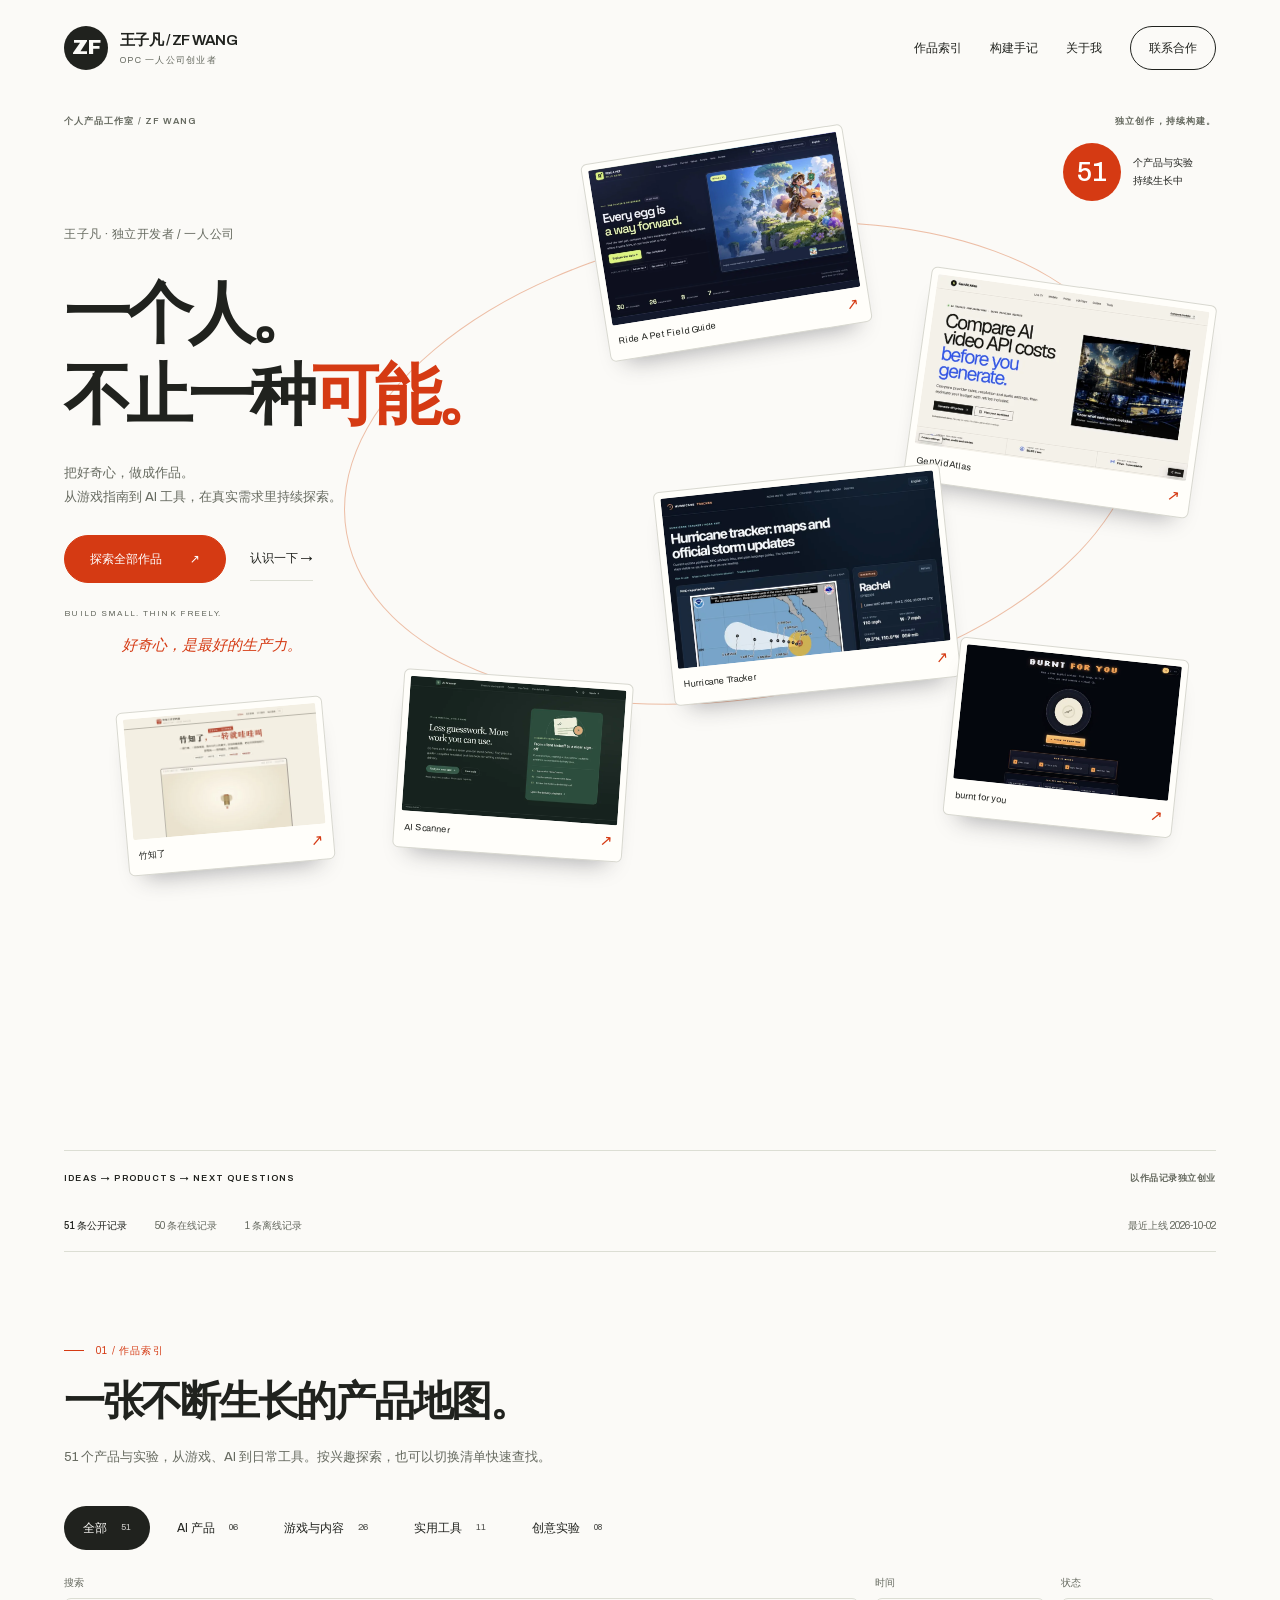
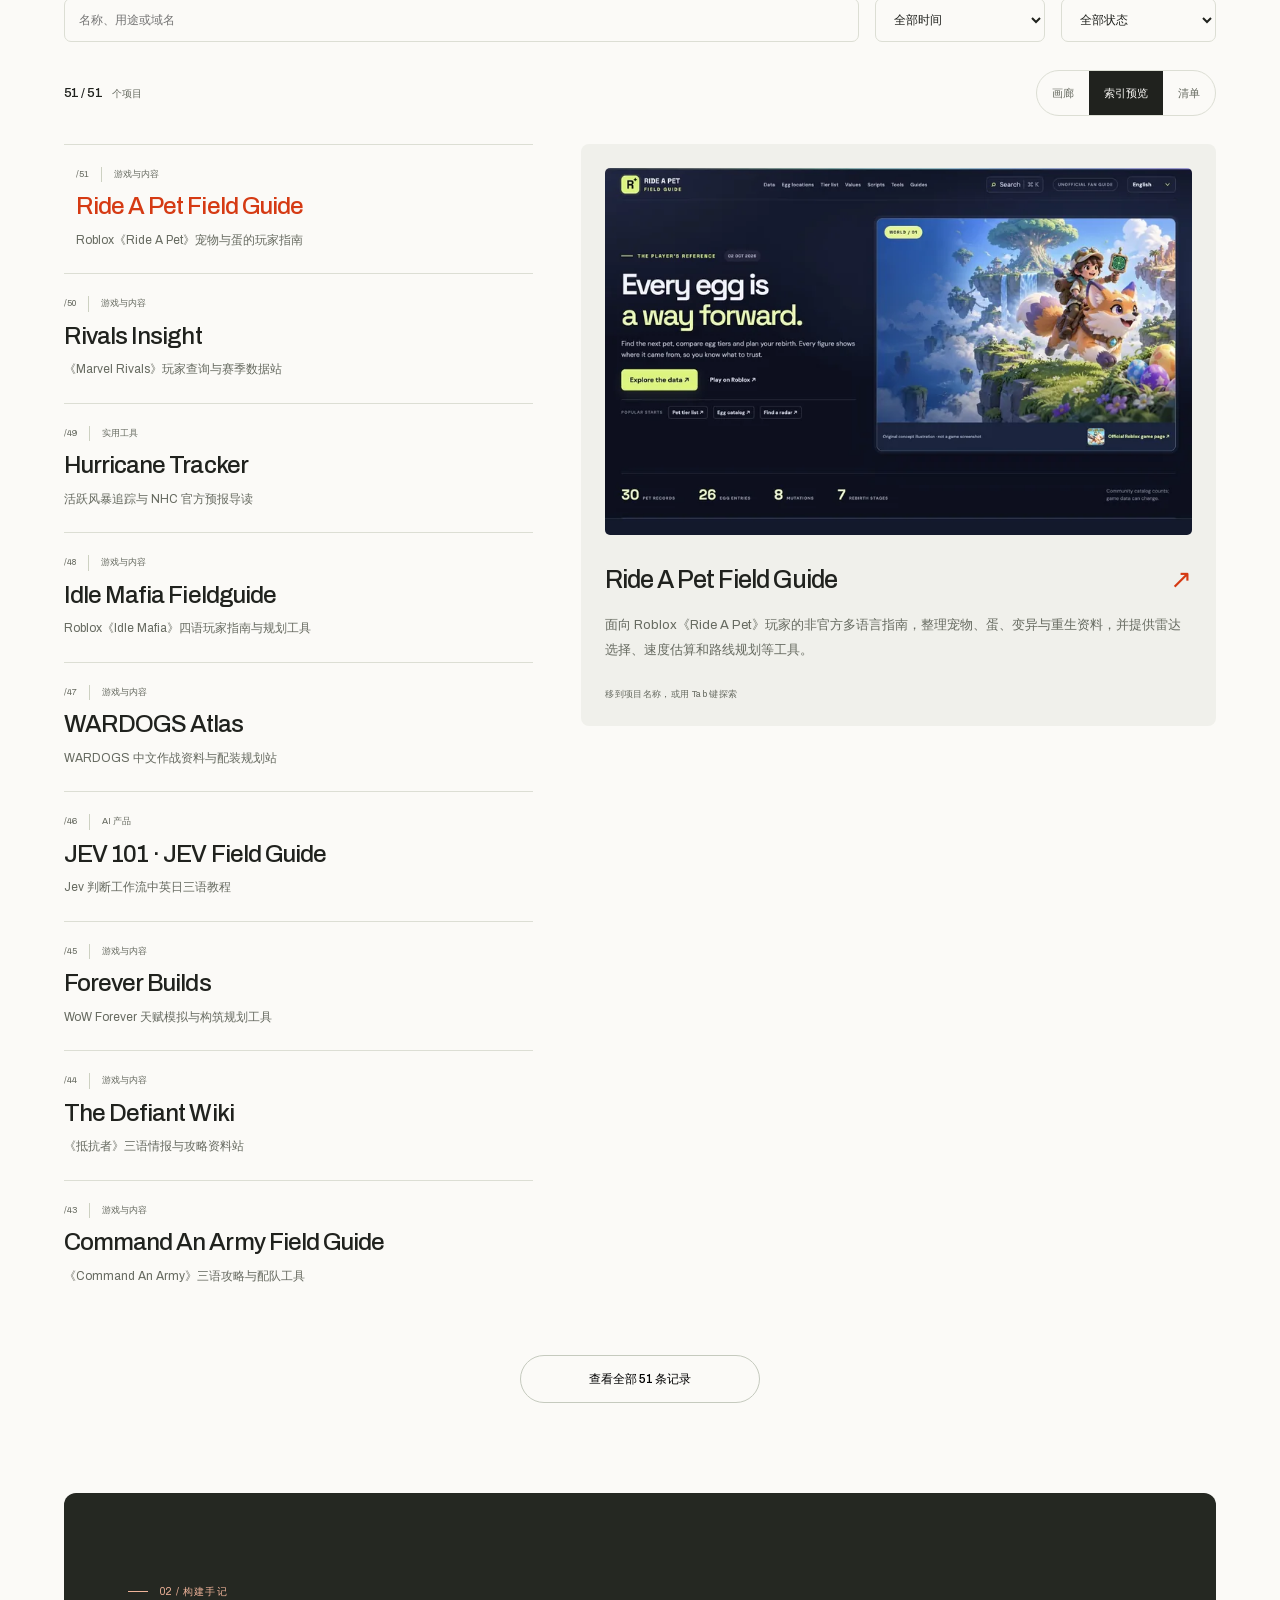
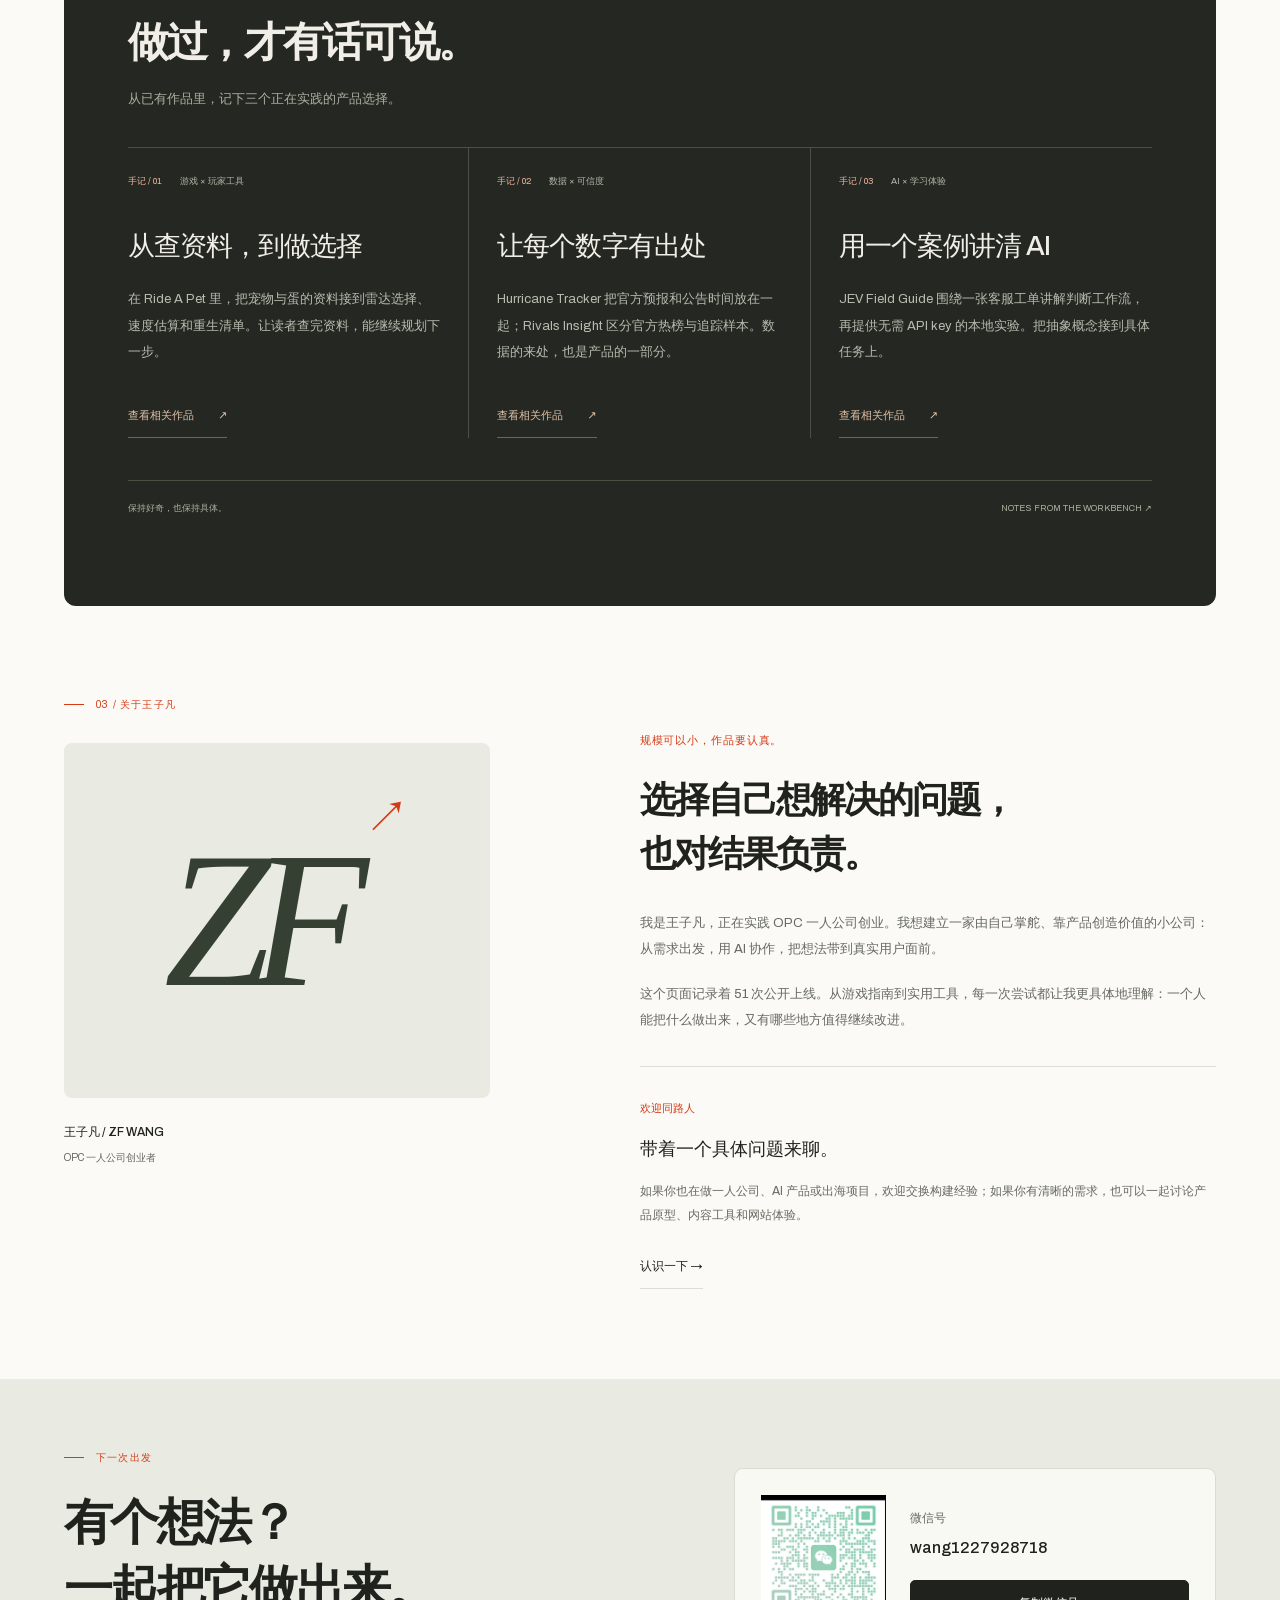
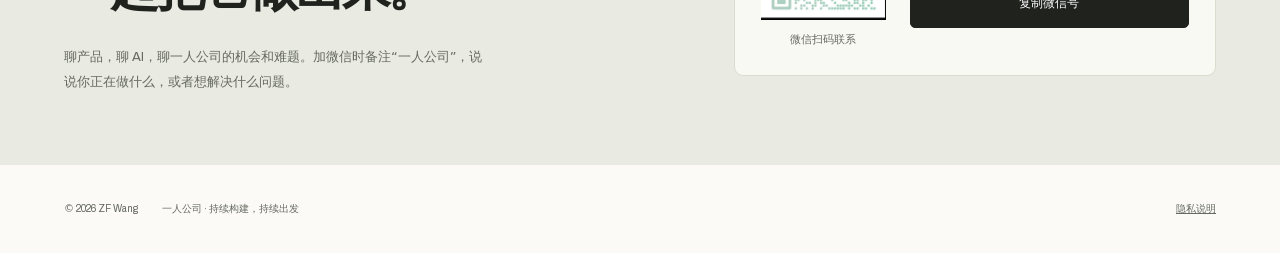
==== commit 8dd8f9f8: "Design an explorable personal studio with real project previews" ====
--- a/index.html
+++ b/index.html
@@ -46,24 +46,19 @@
   <main id="main-content" tabindex="-1">
     <section class="hero" id="top" aria-labelledby="hero-title">
       <div class="hero-edition"><span>个人产品工作室 / ZF WANG</span><span>独立创作，持续构建。</span></div>
-      <div class="hero-copy">
-        <p class="eyebrow">你好，我是王子凡。一个人，一间产品工作室。</p>
-        <h1 id="hero-title" aria-label="把好奇心，做成作品。"><span class="title-line">把好奇心，</span><span class="title-line"><em>做成作品。</em></span></h1>
-        <p class="hero-lead">从玩家的一个疑问，到能用的小工具。<br>我用 AI 扩展一个人的行动力，在真实问题里寻找下一件值得做的事。</p>
-        <div class="hero-actions">
-          <a class="button button-primary" href="#ledger">翻开作品索引 <span aria-hidden="true">↗</span></a>
-          <a class="text-link" href="#contact">聊聊一人公司 →</a>
+      <div class="hero-scene">
+        <div class="hero-copy">
+          <p class="eyebrow">王子凡 · 独立开发者 / 一人公司</p>
+          <h1 id="hero-title" aria-label="一个人。不止一种可能。"><span class="title-line">一个人。</span><span class="title-line">不止一种<em>可能。</em></span></h1>
+          <p class="hero-lead">把好奇心，做成作品。<br>从游戏指南到 AI 工具，在真实需求里持续探索。</p>
+          <div class="hero-actions"><a class="button button-primary" href="#ledger">探索全部作品 <span aria-hidden="true">↗</span></a><a class="text-link" href="#contact">认识一下 →</a></div>
+          <p class="hero-signature">BUILD SMALL. THINK FREELY.</p>
         </div>
+        <div class="orbit-label"><strong>51</strong><span>个产品与实验<br>持续生长中</span></div>
+        <div class="orbit-line" aria-hidden="true"></div>
+        <a class="orbit-project orbit-0" data-project-open="51" href="https://rideapet.space/" target="_blank" rel="noopener noreferrer" style="--start-x:46%;--start-y:2%;--start-angle:-9deg;--start-width:23%;--end-x:0.0%;" aria-label="查看 Ride A Pet Field Guide 项目"><span class="orbit-surface"><img src="assets/projects/project-51.webp" width="800" height="500" alt="Ride A Pet Field Guide 真实页面" decoding="async"><span class="orbit-project-label"><span>Ride A Pet Field Guide</span><span aria-hidden="true">↗</span></span></span></a><a class="orbit-project orbit-1" data-project-open="34" href="https://genvidatlas.wiki/" target="_blank" rel="noopener noreferrer" style="--start-x:74%;--start-y:22%;--start-angle:8deg;--start-width:25%;--end-x:16.9%;" aria-label="查看 GenVid Atlas 项目"><span class="orbit-surface"><img src="assets/projects/project-34.webp" width="800" height="500" alt="GenVid Atlas 真实页面" decoding="async"><span class="orbit-project-label"><span>GenVid Atlas</span><span aria-hidden="true">↗</span></span></span></a><a class="orbit-project orbit-2" data-project-open="49" href="https://hurricanetracker.site/" target="_blank" rel="noopener noreferrer" style="--start-x:52%;--start-y:49%;--start-angle:-6deg;--start-width:25%;--end-x:33.8%;" aria-label="查看 Hurricane Tracker 项目"><span class="orbit-surface"><img src="assets/projects/project-49.webp" width="800" height="500" alt="Hurricane Tracker 真实页面" decoding="async"><span class="orbit-project-label"><span>Hurricane Tracker</span><span aria-hidden="true">↗</span></span></span></a><a class="orbit-project orbit-3" data-project-open="25" href="https://burncd.xyz/" target="_blank" rel="noopener noreferrer" style="--start-x:77%;--start-y:73%;--start-angle:6deg;--start-width:20%;--end-x:50.699999999999996%;" aria-label="查看 burnt for you 项目"><span class="orbit-surface"><img src="assets/projects/project-25.webp" width="800" height="500" alt="burnt for you 真实页面" decoding="async"><span class="orbit-project-label"><span>burnt for you</span><span aria-hidden="true">↗</span></span></span></a><a class="orbit-project orbit-4" data-project-open="20" href="https://aiscanner.run/" target="_blank" rel="noopener noreferrer" style="--start-x:29%;--start-y:77%;--start-angle:4deg;--start-width:20%;--end-x:67.6%;" aria-label="查看 AI Scanner 项目"><span class="orbit-surface"><img src="assets/projects/project-20.webp" width="800" height="500" alt="AI Scanner 真实页面" decoding="async"><span class="orbit-project-label"><span>AI Scanner</span><span aria-hidden="true">↗</span></span></span></a><a class="orbit-project orbit-5" data-project-open="17" href="https://zhuzhiliao.buzz/" target="_blank" rel="noopener noreferrer" style="--start-x:5%;--start-y:81%;--start-angle:-5deg;--start-width:18%;--end-x:84.5%;" aria-label="查看 竹知了 项目"><span class="orbit-surface"><img src="assets/projects/project-17.webp" width="800" height="500" alt="竹知了 真实页面" decoding="async"><span class="orbit-project-label"><span>竹知了</span><span aria-hidden="true">↗</span></span></span></a>
+        <span class="orbit-caption">好奇心，是最好的生产力。</span>
       </div>
-      <aside class="studio-composition" aria-label="独立工作室的产品切片">
-        <div class="composition-label"><span>THE INDEPENDENT STUDIO</span><span>EST. 2026</span></div>
-        <div class="composition-stage" aria-hidden="true">
-          <span class="composition-orbit"></span>
-          <span class="studio-shot shot-back"></span><span class="studio-shot shot-front"></span>
-          <span class="studio-stamp">独立<br>构建</span>
-        </div>
-        <div class="composition-caption"><span>小规模。<br>认真做。</span><span>IDEA → BUILD → SHIP<br>持续探索，自由生长。</span></div>
-      </aside>
       <div class="hero-bottom"><span>IDEAS → PRODUCTS → NEXT QUESTIONS</span><span>以作品记录独立创业</span></div>
     </section>
 
@@ -85,8 +80,8 @@
         <label class="period-field" for="ledger-period"><span>时间</span><select id="ledger-period"><option value="all">全部时间</option><option value="2026">2026 年</option><option value="2026-10">2026 年 10 月</option><option value="2026-09">2026 年 9 月</option><option value="2026-08">2026 年 8 月</option><option value="2026-07">2026 年 7 月</option></select></label>
         <label class="status-field" for="ledger-status"><span>状态</span><select id="ledger-status"><option value="all">全部状态</option><option value="live">在线记录</option><option value="offline">离线记录</option></select></label>
       </div>
-      <div class="ledger-summary"><div><strong id="ledger-count" aria-live="polite">51 / 51</strong><span>个项目</span></div><div class="view-switch" role="group" aria-label="作品展示方式" hidden><button type="button" data-view="wall" aria-pressed="true">杂志</button><button type="button" data-view="list" aria-pressed="false">清单</button></div></div>
-      <div class="ledger-list" id="ledger-list"><article class="ledger-row" data-ledger-id="51" id="project-51" data-ledger-period="2026-10" data-ledger-category="game" data-ledger-status="live" data-ledger-search="ride a pet field guide roblox《ride a pet》宠物与蛋的玩家指南 rideapet.space"><a class="ledger-main" href="https://rideapet.space/" target="_blank" rel="noopener noreferrer"><span class="project-window">
+      <div class="ledger-summary"><div><strong id="ledger-count" aria-live="polite">51 / 51</strong><span>个项目</span></div><div class="view-switch" role="group" aria-label="作品展示方式" hidden><button type="button" data-view="wall" aria-pressed="true">画廊</button><button type="button" data-view="exhibit" aria-pressed="false">索引预览</button><button type="button" data-view="list" aria-pressed="false">清单</button></div></div>
+      <div class="ledger-exhibit"><div class="ledger-list" id="ledger-list"><article class="ledger-row" data-ledger-id="51" id="project-51" data-ledger-period="2026-10" data-ledger-category="game" data-ledger-status="live" data-ledger-search="ride a pet field guide roblox《ride a pet》宠物与蛋的玩家指南 rideapet.space"><a class="ledger-main" href="https://rideapet.space/" target="_blank" rel="noopener noreferrer"><span class="project-window">
               <span class="window-bar"><span class="ledger-domain">rideapet.space</span><span class="card-read">访问网站 ↗</span></span>
               <img src="assets/projects/project-51.webp" width="800" height="500" alt="Ride A Pet Field Guide 项目截图" loading="lazy" decoding="async">
             </span>
@@ -494,7 +489,7 @@
               <span class="project-kicker"><span class="project-number">/01</span><span class="ledger-category">AI 产品</span></span>
               <span class="ledger-name"><strong>AIStoryNest</strong><small>睡前故事生成站</small></span>
               <span class="project-footer"><span class="ledger-date">2026-07-12</span><span class="ledger-state is-live"><i aria-hidden="true"></i>在线记录</span></span>
-            </span></a></article></div>
+            </span></a></article></div><aside class="ledger-preview" id="ledger-preview" hidden aria-label="当前项目预览"><button type="button" class="preview-open" data-project-open="51" aria-label="打开当前项目详情"><img id="preview-image" src="assets/projects/project-51.webp" width="800" height="500" alt="Ride A Pet Field Guide 项目预览"><span class="preview-caption"><strong id="preview-title">Ride A Pet Field Guide</strong><span aria-hidden="true">↗</span></span></button><p id="preview-summary">面向 Roblox《Ride A Pet》玩家的非官方多语言指南，整理宠物、蛋、变异与重生资料，并提供雷达选择、速度估算和路线规划等工具。</p><span class="preview-hint">移到项目名称，或用 Tab 键探索</span></aside></div>
       <p class="ledger-empty" id="ledger-empty" role="status" hidden>没有匹配记录，试试别的关键词或筛选。</p>
       <button class="button ledger-more" type="button" id="ledger-more" hidden aria-expanded="false" aria-controls="ledger-list">查看全部 51 条记录</button>
     </section>
@@ -532,10 +527,10 @@
     </section>
     <dialog id="project-dialog" aria-labelledby="detail-title">
       <div class="dialog-top"><span>作品档案 / <span id="detail-number"></span></span><button type="button" id="detail-close" aria-label="关闭项目详情">关闭 <span aria-hidden="true">×</span></button></div>
-      <div class="detail-body"><p class="eyebrow" id="detail-category"></p><h2 id="detail-title"></h2><p id="detail-subtitle"></p><p class="detail-summary" id="detail-summary"></p>
+      <div class="detail-layout"><figure class="detail-media" hidden><img id="detail-image" width="800" height="500" alt="当前项目真实页面截图"><figcaption>真实页面快照 · <span id="detail-domain"></span></figcaption></figure><div class="detail-body"><p class="eyebrow" id="detail-category"></p><h2 id="detail-title"></h2><p id="detail-subtitle"></p><p class="detail-summary" id="detail-summary"></p>
       <dl class="detail-facts"><div><dt>收录日期</dt><dd id="detail-date"></dd></div><div><dt>档案状态</dt><dd id="detail-status"></dd></div></dl>
       <div class="detail-section" id="detail-problem-wrap"><h3>从什么问题出发</h3><p id="detail-problem"></p></div><div class="detail-section" id="detail-solution-wrap"><h3>怎么解决</h3><p id="detail-solution"></p></div><div class="detail-section"><h3>这份作品的记录</h3><p id="detail-evidence"></p></div>
-      <div id="detail-visit"></div></div>
+      </div></div><div id="detail-visit"></div>
     </dialog><script type="application/json" id="project-data">[{"id":1,"name":"AIStoryNest","url":"https://aistorynest.mom/","category":"ai","subtitle":"睡前故事生成站","summary":"面向美国英语家庭的 AI 睡前故事产品，支持家长选择主题、年龄与语气，并在阅读前审核故事草稿。","problem":"把“睡前故事生成站”对应的具体需求整理成可直接访问的线上产品。","solution":"面向美国英语家庭的 AI 睡前故事产品，支持家长选择主题、年龄与语气，并在阅读前审核故事草稿。","evidence":"2026-07-12 公开发布，保留可访问网址与项目截图。","launched_at":"2026-07-12","status":"live","image":"assets/projects/project-01.webp"},{"id":2,"name":"Build a Hooper","url":"https://buildahooper.best/","category":"game","subtitle":"球员构建与赛季模拟游戏","summary":"通过选秀组合球员技能，构建自己的篮球球员，再进行赛季模拟；提供每日挑战、球员问答和榜单入口。","problem":"用户需要从零散的信息和选择中找到可执行的下一步。","solution":"把球员选择、技能组合和赛季表现连接成可反复体验的浏览器游戏。","evidence":"2026-10-03 浏览器核对正式站首页，可见上述入口与页面内容；同步更新真实页面截图。","launched_at":"2026-07-12","status":"live","image":"assets/projects/project-02.webp"},{"id":3,"name":"FalloutDay","url":"https://falloutday.online/","category":"game","subtitle":"游戏攻略与独立项目目录","summary":"汇集游戏攻略、实用工具与独立项目的分类目录，帮助读者按兴趣找到下一站。","problem":"用户需要从零散的信息和选择中找到可执行的下一步。","solution":"将分散的独立网站按用途和类别组织为可浏览、可搜索的项目目录。","evidence":"2026-10-03 浏览器核对正式站首页，可见上述入口与页面内容；同步更新真实页面截图。","launched_at":"2026-07-12","status":"live","image":"assets/projects/project-03.webp"},{"id":4,"name":"PalworldMap","url":"https://palworldmap.best/","category":"game","subtitle":"Palworld 坐标图谱","summary":"面向《Palworld》玩家的非官方坐标导航图谱，收录 89 条来源锁定导航记录（82 个快速传送点、7 座高塔），支持搜索、筛选、最近点计算与本地清单。","problem":"把“Palworld 坐标图谱”对应的具体需求整理成可直接访问的线上产品。","solution":"面向《Palworld》玩家的非官方坐标导航图谱，收录 89 条来源锁定导航记录（82 个快速传送点、7 座高塔），支持搜索、筛选、最近点计算与本地清单。","evidence":"2026-07-14 公开发布，保留可访问网址与项目截图。","launched_at":"2026-07-14","status":"live","image":"assets/projects/project-04.webp"},{"id":5,"name":"CodexSkin.space","url":"https://codexskin.space/","category":"tool","subtitle":"Codex 重置记录与工作流工具站","summary":"围绕 Codex 使用周期提供重置追踪、历史记录、工作台与使用指南，帮助用户规划工作。","problem":"用户需要从零散的信息和选择中找到可执行的下一步。","solution":"把重置时间、使用记录和工作流指南放在同一个工作台里。","evidence":"2026-10-03 浏览器核对正式站首页，可见上述入口与页面内容；同步更新真实页面截图。","launched_at":"2026-07-17","status":"live","image":"assets/projects/project-05.webp"},{"id":6,"name":"llmstxt","url":"https://llmstxt.best/","category":"tool","subtitle":"llms.txt 实用指南","summary":"面向网站运营者的 llms.txt 实用指南，帮助理解 llms.txt 的阅读、发布与维护，并清晰区分它与 robots.txt、sitemap.xml 的用途。","problem":"把“llms.txt 实用指南”对应的具体需求整理成可直接访问的线上产品。","solution":"面向网站运营者的 llms.txt 实用指南，帮助理解 llms.txt 的阅读、发布与维护，并清晰区分它与 robots.txt、sitemap.xml 的用途。","evidence":"2026-07-18 公开发布，保留可访问网址与项目截图。","launched_at":"2026-07-18","status":"live","image":"assets/projects/project-06.webp"},{"id":7,"name":"All Wishes Come True","url":"https://allwishescometrue.site/","category":"creative","subtitle":"中国电影专题与观影指南","summary":"围绕中国电影整理影片专题、故事背景与观影指南，提供探索不同电影世界的入口。","problem":"用户需要从零散的信息和选择中找到可执行的下一步。","solution":"以影片专题与阅读指南连接作品背景和观影探索。","evidence":"2026-10-03 浏览器核对正式站首页，可见上述入口与页面内容；同步更新真实页面截图。","launched_at":"2026-07-25","status":"live","image":"assets/projects/project-07.webp"},{"id":8,"name":"TaskbarHeroWiki","url":"https://taskbarherowiki.best/","category":"game","subtitle":"Task Bar Hero 数据库","summary":"面向《Task Bar Hero》玩家的非官方数据库，收录已验证的关卡、怪物、宝箱、材料与关系记录，支持搜索、筛选与详情浏览。","problem":"把“Task Bar Hero 数据库”对应的具体需求整理成可直接访问的线上产品。","solution":"面向《Task Bar Hero》玩家的非官方数据库，收录已验证的关卡、怪物、宝箱、材料与关系记录，支持搜索、筛选与详情浏览。","evidence":"2026-07-26 公开发布，保留可访问网址与项目截图。","launched_at":"2026-07-26","status":"live","image":"assets/projects/project-08.webp"},{"id":9,"name":"Chinese Coins Atlas","url":"https://chinesecashcoins.wiki/","category":"creative","subtitle":"中国古钱币图鉴","summary":"中英双语的中国古钱币教育图鉴，按朝代梳理布币、刀币、五铢、开元通宝等主要钱型，并提供满文局名查询工具。","problem":"如何让不了解中国古钱币的中英文读者，按时代和钱型建立可靠的入门路径？","solution":"用双语图鉴组织朝代、钱型与铸造背景，并把来源说明和互动工具放进同一条学习路径。","evidence":"公开双语图鉴、朝代导航与浏览器本地识别工具均可直接访问。","launched_at":"2026-07-26","status":"live","image":"assets/projects/project-09.webp"},{"id":10,"name":"Rot Check","url":"https://rotcheck.cyou/","category":"creative","subtitle":"Gen Alpha 趣味测试站","summary":"面向 Gen Alpha 的趣味测试站，提供 Am I Unc、Brainrot Test、Am I Cooked 等病毒式传播的 vibe check，即时出分，无需注册。","problem":"把“Gen Alpha 趣味测试站”对应的具体需求整理成可直接访问的线上产品。","solution":"面向 Gen Alpha 的趣味测试站，提供 Am I Unc、Brainrot Test、Am I Cooked 等病毒式传播的 vibe check，即时出分，无需注册。","evidence":"2026-07-26 公开发布，保留可访问网址与项目截图。","launched_at":"2026-07-26","status":"live","image":"assets/projects/project-10.webp"},{"id":11,"name":"SpiritVale Wiki","url":"https://spiritvale.blog/","category":"game","subtitle":"SpiritVale 社区 Wiki","summary":"面向《SpiritVale》玩家的非官方社区 Wiki，收录 16 个职业流派、230+ 怪物数据库、元素机制指南、强度排行与配装模拟器。","problem":"新玩家需要快速理解《SpiritVale》的职业、怪物与系统，但资料分散且难以检索。","solution":"把职业流派、怪物数据和玩法知识整理为结构化社区 Wiki。","evidence":"公开站点提供 16 个职业流派与 230+ 怪物数据库。","launched_at":"2026-07-28","status":"live","image":"assets/projects/project-11.webp"},{"id":12,"name":"DragonSword Wiki","url":"https://dragonswordawakening.fun/","category":"game","subtitle":"龙剑觉醒社区 Wiki","summary":"面向《DragonSword: Awakening》玩家的非官方社区 Wiki，收录 19 位英雄资料、异常状态接力系统、互动 Orbis 地图、队伍构建器与版本更新记录。","problem":"把“龙剑觉醒社区 Wiki”对应的具体需求整理成可直接访问的线上产品。","solution":"面向《DragonSword: Awakening》玩家的非官方社区 Wiki，收录 19 位英雄资料、异常状态接力系统、互动 Orbis 地图、队伍构建器与版本更新记录。","evidence":"2026-07-29 公开发布，保留可访问网址与项目截图。","launched_at":"2026-07-29","status":"live","image":"assets/projects/project-12.webp"},{"id":13,"name":"CopyPlaintext","url":"https://copyplaintext.com/","category":"tool","subtitle":"纯文本粘贴工具","summary":"去除格式的免费在线工具，粘贴富文本即可立即清除全部格式，并收录各应用与操作系统的纯文本粘贴指南；无需注册，直接在浏览器中运行。","problem":"把“纯文本粘贴工具”对应的具体需求整理成可直接访问的线上产品。","solution":"去除格式的免费在线工具，粘贴富文本即可立即清除全部格式，并收录各应用与操作系统的纯文本粘贴指南；无需注册，直接在浏览器中运行。","evidence":"2026-07-31 公开发布，保留可访问网址与项目截图。","launched_at":"2026-07-31","status":"live","image":"assets/projects/project-13.webp"},{"id":14,"name":"IsItDown","url":"https://isitdown.click/","category":"tool","subtitle":"网站宕机检测工具","summary":"免费的网站宕机检测工具，输入任意网址即可查看该网站是全网宕机还是仅你无法访问，返回实时状态、HTTP 状态码与响应时间。","problem":"把“网站宕机检测工具”对应的具体需求整理成可直接访问的线上产品。","solution":"免费的网站宕机检测工具，输入任意网址即可查看该网站是全网宕机还是仅你无法访问，返回实时状态、HTTP 状态码与响应时间。","evidence":"2026-07-31 公开发布，保留可访问网址与项目截图。","launched_at":"2026-07-31","status":"live","image":"assets/projects/project-14.webp"},{"id":15,"name":"HowManySleepsUntil","url":"https://howmanysleepsuntil.rest/","category":"tool","subtitle":"睡眠倒计时工具","summary":"面向想倒数重要日子的用户，提供圣诞节、万圣节、复活节、生日等的「还要睡几觉」倒计时，支持多语言，免费使用。","problem":"把“睡眠倒计时工具”对应的具体需求整理成可直接访问的线上产品。","solution":"面向想倒数重要日子的用户，提供圣诞节、万圣节、复活节、生日等的「还要睡几觉」倒计时，支持多语言，免费使用。","evidence":"2026-07-31 公开发布，保留可访问网址与项目截图。","launched_at":"2026-07-31","status":"live","image":"assets/projects/project-15.webp"},{"id":16,"name":"Cash Flow Lifestyle","url":"https://cashflow.lifestyle/","category":"creative","subtitle":"现金流理财桌游站","summary":"面向理财入门用户的免费在线现金流桌游站，通过游戏学习财务知识、构建被动收入、逃离老鼠赛跑，无需注册即可游玩。","problem":"把“现金流理财桌游站”对应的具体需求整理成可直接访问的线上产品。","solution":"面向理财入门用户的免费在线现金流桌游站，通过游戏学习财务知识、构建被动收入、逃离老鼠赛跑，无需注册即可游玩。","evidence":"2026-08-03 公开发布，保留可访问网址与项目截图。","launched_at":"2026-08-03","status":"live","image":"assets/projects/project-16.webp"},{"id":17,"name":"竹知了","url":"https://zhuzhiliao.buzz/","category":"tool","subtitle":"竹蝉玩具模拟器","summary":"传统玩具竹知了（竹蝉/哇哇筒）的在线模拟器与声学档案，按住屏幕画圈甩响，配有实时示波器、甩响成绩单、发声原理与手工制作教程，无需下载，手机即玩。","problem":"把“竹蝉玩具模拟器”对应的具体需求整理成可直接访问的线上产品。","solution":"传统玩具竹知了（竹蝉/哇哇筒）的在线模拟器与声学档案，按住屏幕画圈甩响，配有实时示波器、甩响成绩单、发声原理与手工制作教程，无需下载，手机即玩。","evidence":"2026-08-04 公开发布，保留可访问网址与项目截图。","launched_at":"2026-08-04","status":"live","image":"assets/projects/project-17.webp"},{"id":18,"name":"Shift at Midnight Guide","url":"https://shiftatmidnight.blog/","category":"game","subtitle":"午夜轮班攻略站","summary":"面向《Shift at Midnight》（Steam）玩家的独立粉丝攻略站，提供替身识别检查清单、追猎生存、赚钱路线、全 3 种结局、成就与版本更新追踪，支持中英双语。","problem":"把“午夜轮班攻略站”对应的具体需求整理成可直接访问的线上产品。","solution":"面向《Shift at Midnight》（Steam）玩家的独立粉丝攻略站，提供替身识别检查清单、追猎生存、赚钱路线、全 3 种结局、成就与版本更新追踪，支持中英双语。","evidence":"2026-08-05 公开发布，保留可访问网址与项目截图。","launched_at":"2026-08-05","status":"live","image":"assets/projects/project-18.webp"},{"id":19,"name":"Merge a Nuke! Guide","url":"https://mergeanuke.space/","category":"game","subtitle":"核弹合成攻略站","summary":"面向《Merge a Nuke!》Roblox 玩家的非官方攻略站，提供可兑换代码、指挥官与突变情报、进度强度排行和合成计算器，并追踪每周五更新。","problem":"把“核弹合成攻略站”对应的具体需求整理成可直接访问的线上产品。","solution":"面向《Merge a Nuke!》Roblox 玩家的非官方攻略站，提供可兑换代码、指挥官与突变情报、进度强度排行和合成计算器，并追踪每周五更新。","evidence":"2026-08-08 公开发布，保留可访问网址与项目截图。","launched_at":"2026-08-08","status":"live","image":"assets/projects/project-19.webp"},{"id":20,"name":"AI Scanner","url":"https://aiscanner.run/","category":"ai","subtitle":"AI 工作流与写作辅助工具","summary":"提供实用 AI 工作流、提示词模板和写作检查入口，帮助用户把 AI 用到具体任务里。","problem":"用户需要从零散的信息和选择中找到可执行的下一步。","solution":"将任务模板、工作流说明和写作检查组织为可直接尝试的工具。","evidence":"2026-10-03 浏览器核对正式站首页，可见上述入口与页面内容；同步更新真实页面截图。","launched_at":"2026-08-09","status":"live","image":"assets/projects/project-20.webp"},{"id":21,"name":"RSP Editor","url":"https://rspeditor.app/","category":"ai","subtitle":"AI 同款照片生成器","summary":"面向想快速复刻照片风格的用户，支持选择同款模板、上传照片并用 AI 在数秒内生成成片，另提供提示词库与交互式提示词构建器。","problem":"用户想复刻参考照片风格，但从模板、提示词到生成流程往往割裂。","solution":"把模板选择、照片上传、AI 生成和交互式提示词构建器整合成一条产品流程。","evidence":"Google 登录、模板选择和生成器均在公开产品中可验证。","launched_at":"2026-08-09","status":"live","image":"assets/projects/project-21.webp"},{"id":22,"name":"Remove Matcha Filter","url":"https://remove-matcha-filter.com/","category":"tool","subtitle":"图片视频校色工具","summary":"面向需要修正抹茶绿色偏色的图片与短视频用户，提供浏览器本地处理、效果对比与导出，媒体文件无需上传服务器。","problem":"图片和短视频出现抹茶绿色偏色时，用户不希望为了校色上传私人媒体。","solution":"在浏览器本地完成图片与视频校色，支持效果对比和导出。","evidence":"媒体处理全程本地完成；公开工具可直接验证导入、预览与导出。","launched_at":"2026-08-12","status":"live","image":"assets/projects/project-22.webp"},{"id":23,"name":"DSH Field Guide","url":"https://deepseekharness.site/","category":"tool","subtitle":"DeepSeek 工具指南","summary":"独立的 DeepSeek Harness 实用指南，提供经来源核验且标注版本的安装、模型配置、Python SDK、插件与故障排查内容。","problem":"把“DeepSeek 工具指南”对应的具体需求整理成可直接访问的线上产品。","solution":"独立的 DeepSeek Harness 实用指南，提供经来源核验且标注版本的安装、模型配置、Python SDK、插件与故障排查内容。","evidence":"2026-08-15 公开发布，保留可访问网址与项目截图。","launched_at":"2026-08-15","status":"live","image":"assets/projects/project-23.webp"},{"id":24,"name":"Polski Piłkarz Simulator","url":"https://polskipilkarzsymulator.online/","category":"game","subtitle":"波兰足球生涯模拟器","summary":"面向《Polski Piłkarz Simulator》玩家的非官方粉丝数据库与攻略站，可免费在线游玩 v1.90，收录 8400+ 家俱乐部与 101 个生涯事件，并提供比赛胜率计算器和新手指南。","problem":"把“波兰足球生涯模拟器”对应的具体需求整理成可直接访问的线上产品。","solution":"面向《Polski Piłkarz Simulator》玩家的非官方粉丝数据库与攻略站，可免费在线游玩 v1.90，收录 8400+ 家俱乐部与 101 个生涯事件，并提供比赛胜率计算器和新手指南。","evidence":"2026-08-16 公开发布，保留可访问网址与项目截图。","launched_at":"2026-08-16","status":"offline","image":"assets/projects/project-24.webp"},{"id":25,"name":"burnt for you","url":"https://burncd.xyz/","category":"creative","subtitle":"数字混音带制作器","summary":"面向想用音乐传递回忆与心意的用户，支持挑选歌曲、写下留言并生成数字混音带 CD，通过单个链接分享；无需注册，每首歌以 30 秒片段播放。","problem":"想用一组歌曲和留言表达心意的人，需要比普通歌单更有仪式感、又无需注册的分享方式。","solution":"生成带封面、曲目和留言的数字混音带 CD，并通过单个链接分享。","evidence":"公开产品支持歌曲片段、留言和分享链接生成。","launched_at":"2026-08-16","status":"live","image":"assets/projects/project-25.webp"},{"id":26,"name":"MatchaFilter","url":"https://matchafilter.cc/","category":"tool","subtitle":"照片抹茶滤镜校色","summary":"面向需要修正照片黄绿色偏色的用户，支持 PNG、JPG 和 WebP 浏览器本地处理，可调节校正强度、对比原图并导出 PNG；无需账户，免费处理时照片不会上传服务器。","problem":"把“照片抹茶滤镜校色”对应的具体需求整理成可直接访问的线上产品。","solution":"面向需要修正照片黄绿色偏色的用户，支持 PNG、JPG 和 WebP 浏览器本地处理，可调节校正强度、对比原图并导出 PNG；无需账户，免费处理时照片不会上传服务器。","evidence":"2026-08-16 公开发布，保留可访问网址与项目截图。","launched_at":"2026-08-16","status":"live","image":"assets/projects/project-26.webp"},{"id":27,"name":"CraveLoop","url":"https://foodnevercomes.online/","category":"creative","subtitle":"美食探索与晚餐选择工具","summary":"通过菜品比较、晚餐候选清单与美食指南帮助用户决定吃什么，保留趣味点单体验，不涉及真实配送。","problem":"用户需要从零散的信息和选择中找到可执行的下一步。","solution":"把菜品探索、两两比较和晚餐选择清单连接成轻量决策流程。","evidence":"2026-10-03 浏览器核对正式站首页，可见上述入口与页面内容；同步更新真实页面截图。","launched_at":"2026-08-16","status":"live","image":"assets/projects/project-27.webp"},{"id":28,"name":"牛来","url":"https://niulai.blog/","category":"creative","subtitle":"牛来电影资料站","summary":"面向《牛来》观众的多语言电影资料站，梳理首日 342 元到 150 万元的票房逆袭时间线，并收录剧情、差评墙、黑话词典与在线答题。","problem":"把“牛来电影资料站”对应的具体需求整理成可直接访问的线上产品。","solution":"面向《牛来》观众的多语言电影资料站，梳理首日 342 元到 150 万元的票房逆袭时间线，并收录剧情、差评墙、黑话词典与在线答题。","evidence":"2026-08-17 公开发布，保留可访问网址与项目截图。","launched_at":"2026-08-17","status":"live","image":"assets/projects/project-28.webp"},{"id":29,"name":"HLLV Field Manual","url":"https://hellletloosevietnam.blog/","category":"game","subtitle":"HLLV 越南战场手册","summary":"面向《Hell Let Loose: Vietnam》玩家的非官方野战手册，提供经来源核验的已知问题、新手指南、地图、兵种与模式情报，每条结论均标注日期与依据。","problem":"把“HLLV 越南战场手册”对应的具体需求整理成可直接访问的线上产品。","solution":"面向《Hell Let Loose: Vietnam》玩家的非官方野战手册，提供经来源核验的已知问题、新手指南、地图、兵种与模式情报，每条结论均标注日期与依据。","evidence":"2026-08-18 公开发布，保留可访问网址与项目截图。","launched_at":"2026-08-18","status":"live","image":"assets/projects/project-29.webp"},{"id":30,"name":"Chinamaxxing Online","url":"https://chinamaxxing.site/","category":"creative","subtitle":"多语文化指南","summary":"面向想理解 Chinamaxxing 网络语境与探索中国文化的用户，提供英语、西班牙语和巴西葡萄牙语的附来源解释、生活与旅行指南、12 信号 Quiz 和浏览器本地路线生成器。","problem":"把“多语文化指南”对应的具体需求整理成可直接访问的线上产品。","solution":"面向想理解 Chinamaxxing 网络语境与探索中国文化的用户，提供英语、西班牙语和巴西葡萄牙语的附来源解释、生活与旅行指南、12 信号 Quiz 和浏览器本地路线生成器。","evidence":"2026-08-20 公开发布，保留可访问网址与项目截图。","launched_at":"2026-08-20","status":"live","image":"assets/projects/project-30.webp"},{"id":31,"name":"The Sinking City 2 Field Guide","url":"https://thesinkingcity2.top/","category":"game","subtitle":"克苏鲁侦探攻略站","summary":"面向《The Sinking City 2》玩家的非官方证据型攻略站，提供保险柜密码、章节路线、成就、调查与战斗参考，并区分实证、实测与暂缺资料。","problem":"把“克苏鲁侦探攻略站”对应的具体需求整理成可直接访问的线上产品。","solution":"面向《The Sinking City 2》玩家的非官方证据型攻略站，提供保险柜密码、章节路线、成就、调查与战斗参考，并区分实证、实测与暂缺资料。","evidence":"2026-08-20 公开发布，保留可访问网址与项目截图。","launched_at":"2026-08-20","status":"live","image":"assets/projects/project-31.webp"},{"id":32,"name":"OxAlpha","url":"https://oxalpha.site/","category":"tool","subtitle":"AI 模型证据站","summary":"独立的 Ox Alpha AI 模型证据站，按日期跟踪身份、状态、API、定价、代码能力、约 1M 上下文与基准测试，并明确区分平台记录、可复现证据、观察和推测。","problem":"把“AI 模型证据站”对应的具体需求整理成可直接访问的线上产品。","solution":"独立的 Ox Alpha AI 模型证据站，按日期跟踪身份、状态、API、定价、代码能力、约 1M 上下文与基准测试，并明确区分平台记录、可复现证据、观察和推测。","evidence":"2026-08-22 公开发布，保留可访问网址与项目截图。","launched_at":"2026-08-22","status":"live","image":"assets/projects/project-32.webp"},{"id":33,"name":"Mortal Shell II Wiki","url":"https://mortalshell2.quest/","category":"game","subtitle":"MS2 粉丝维基","summary":"面向《Mortal Shell II》玩家的非官方粉丝维基，收录全部 8 种 Shell、武器、Boss、配置要求、版本与已知问题，并提供每日更新的新手指南。","problem":"把“MS2 粉丝维基”对应的具体需求整理成可直接访问的线上产品。","solution":"面向《Mortal Shell II》玩家的非官方粉丝维基，收录全部 8 种 Shell、武器、Boss、配置要求、版本与已知问题，并提供每日更新的新手指南。","evidence":"2026-08-25 公开发布，保留可访问网址与项目截图。","launched_at":"2026-08-25","status":"live","image":"assets/projects/project-33.webp"},{"id":34,"name":"GenVid Atlas","url":"https://genvidatlas.wiki/","category":"ai","subtitle":"AI 视频模型与价格情报站","summary":"面向需要选择生成式视频模型的创作者与开发者，追踪 12 款模型的价格、速度与能力，整理实时生成视频项目，并提供成本计算与对比工具。","problem":"AI 视频模型价格、速度、API 能力和实际项目分散，选择模型前难以横向比较成本与可用性。","solution":"把模型档案、标准化价格、实时项目目录、决策指南和成本计算器组织到一个可核验的信号层。","evidence":"公开站点可直接验证 12 款模型追踪、标准化价格、项目目录、指南与成本计算器。","launched_at":"2026-09-06","status":"live","image":"assets/projects/project-34.webp"},{"id":35,"name":"Dawnwalker Field Guide","url":"https://thebloodofdawnwalker.info/","category":"game","subtitle":"Dawnwalker 攻略与旅程规划","summary":"面向《The Blood of Dawnwalker》玩家的独立非官方攻略与旅程规划站，提供序章任务、30 天时间系统、技能与装备参考，并支持浏览器本地清单与旅程记录。","problem":"游戏的任务路线、昼夜规则、限时推进、技能和装备资料分散，玩家难以把查到的信息整理成下一步计划。","solution":"把多语言攻略、任务、资料库和本地旅程规划工具组织为一套可搜索、可保存进度的 Field Guide。","evidence":"公开站点可直接验证英语、中文、德语、法语入口，以及攻略、任务、资料库、搜索与旅程规划功能。","launched_at":"2026-09-09","status":"live","image":"assets/projects/project-35.webp"},{"id":36,"name":"Onimusha Atlas","url":"https://onimushawayofthesword.space/","category":"game","subtitle":"鬼武者攻略与玩家日志","summary":"面向《Onimusha: Way of the Sword》玩家的独立多语言攻略与玩家日志站，提供战斗与角色资料、京都世界图鉴、PC 准备指南，并支持浏览器本地旅程记录。","problem":"游戏的战斗信息、角色资料、世界背景、PC 准备事项与个人游玩记录分散，玩家难以把查阅和下一步行动串在一起。","solution":"把三语攻略、资料库、世界图鉴和浏览器本地玩家日志组织为一套可搜索、可续接的独立 Field Guide。","evidence":"公开站点可直接验证英语、简体中文、日语各 49 个 canonical URL，以及攻略、数据库、世界图鉴、工具、挑战与本地玩家日志入口。","launched_at":"2026-09-09","status":"live","image":"assets/projects/project-36.webp"},{"id":37,"name":"Astra Atlas","url":"https://gpt6astra.best/","category":"ai","subtitle":"GPT-6 Astra 价格与选型指南","summary":"围绕 GPT-6 Astra 的访问、API 定价与替代模型决策，提供来源可追溯的指南、模型对比、成本计算器和浏览器本地预算保存。","problem":"模型发布后，用户常常把单价、上下文、访问渠道和实际工作负载成本混在一起，难以判断是否该升级。","solution":"把来源记录、访问排障、Claude、Gemini 与中国模型对比和可复算预算工具组织成一条决策路径。","evidence":"公开站可直接验证英语、简体中文、巴西葡语和西班牙语入口、134 条 sitemap URL、模型对比与成本计算器；预算和阅读清单保存在浏览器本地。","launched_at":"2026-09-09","status":"live","image":"assets/projects/project-37.webp"},{"id":38,"name":"Narinig Mo Ba? Guide","url":"https://narinigmoba.top/","category":"game","subtitle":"菲律宾恐怖游戏轻剧透攻略站","summary":"面向《Narinig Mo Ba?》玩家的独立三语轻剧透攻略站，提供官方游玩入口、首班攻略、控制与设备排障、找零练习和每日比索挑战。","problem":"游戏的浏览器与下载路线、操作、移动端支持、加载故障和找零玩法信息分散，玩家容易在开始第一班前卡住或误触剧透。","solution":"把英语、菲律宾语、简体中文的轻剧透指南、12 个问题入口、技术排障和本地每日挑战组织成一条可搜索的玩家帮助路径。","evidence":"公开站点可直接验证英语、菲律宾语、简体中文入口、117 条 sitemap URL、31 篇轻剧透指南、12 个具体问题入口与每日比索挑战。","launched_at":"2026-09-11","status":"live","image":"assets/projects/project-38.webp"},{"id":39,"name":"Nightfall Halloween Guides","url":"https://halloweenthegame.top/","category":"game","subtitle":"《Halloween: The Game》三语生存攻略站","summary":"面向《Halloween: The Game》玩家的独立三语攻略与组队规划站，提供生存、迈克尔、地图、成长、技术排障与版本购买指南，并支持搜索、阅读续接和每日问题。","problem":"角色目标、地图地标、Perk 成长、跨平台联机与版本差异信息分散，队伍难以在进入 Haddonfield 前形成一致计划。","solution":"把英西中 41 篇主题指南、按症状排障、可分享 Squad Planner、本地保存阅读与每日问题整合成按任务推进的玩家路径。","evidence":"公开站点可直接验证英语、西班牙语、简体中文入口、156 条 sitemap URL（每语 52）、41 篇指南、6 个主题入口、队伍规划器、排障助手与每日问题。","launched_at":"2026-09-12","status":"live","image":"assets/projects/project-39.webp"},{"id":40,"name":"Mimic Party Soundcheck","url":"https://mimicparty.space/","category":"game","subtitle":"《Mimic Party》四语玩家指南与派对工具站","summary":"面向《Mimic Party》玩家的独立四语指南与派对准备站，提供规则、麦克风与连接排障、Steam Workshop 声音包、每日热身和跨时区派对规划。","problem":"新玩家常要分散查找游戏规则、麦克风权限、组队连接、平台版本和声音包信息，派对开始前容易卡在设备或协调问题。","solution":"把英中法西 30 篇指南、按症状快速帮助、声音包路径、每日声音热身和派对规划工具组织成可搜索的玩家入口。","evidence":"公开站点可直接验证英语、简体中文、法语、西班牙语入口、168 条 sitemap URL（每语 42）、每语 30 篇指南、4 个需求入口、麦克风与连接排障、Soundcheck 和派对规划工具。","launched_at":"2026-09-12","status":"live","image":"assets/projects/project-40.webp"},{"id":41,"name":"ParryGrid","url":"https://parrygrid.wiki/","category":"game","subtitle":"ARPG 与 Soulslike 情报网格","summary":"面向动作角色扮演与 Soulslike 玩家的一站式多语言情报站，提供版本信号、构筑、强度排行、游戏对比、故障排查和浏览器本地规划工具。","problem":"补丁变化、构筑选择、强度排行、跨游戏比较和技术排障信息分散，玩家难以快速判断当前版本下一步该做什么。","solution":"把五款游戏的可核验版本信号、指南、比较与本地决策工具组织成按问题推进的多语言情报网格。","evidence":"公开站点可直接验证 5 个游戏、9 个语言根、46 个子 sitemap 与 202 个唯一 URL，以及版本信号、构筑、强度排行、对比、故障排查和浏览器本地工具。","launched_at":"2026-09-12","status":"live","image":"assets/projects/project-41.webp"},{"id":42,"name":"1666 Amsterdam Field Desk","url":"https://1666amsterdam.top/","category":"game","subtitle":"《1666: Amsterdam》三语攻略与排障工作台","summary":"面向《1666: Amsterdam》抢先体验玩家的英中荷三语资料站，把任务、谜题、性能与报错排障整理成可搜索的 31 条指南。","problem":"抢先体验期的官方信息、玩家报告与任务线索分散，玩家很难确认下一步，并区分事实、传闻和安全排障建议。","solution":"用来源分级和最近核验日期组织 31 条指南，再加入本地收藏与已读、搜索筛选、PC 需求比较和故障分诊工具。","evidence":"公开站点可直接验证英语、简体中文、荷兰语入口、117 条 sitemap URL、每语 31 条指南，以及浏览器本地收藏与已读、PC 需求比较、Fix My Game 分诊和 Roadmap Decoder。","launched_at":"2026-09-12","status":"live","image":"assets/projects/project-42.webp"},{"id":43,"name":"Command An Army Field Guide","url":"https://commandanarmy.site/","category":"game","subtitle":"《Command An Army》三语攻略与配队工具","summary":"面向 Roblox《Command An Army》玩家的独立英西葡三语指南，整合兑换码、兵种资料、配队规划与阵容模板。","problem":"玩家需要在不同来源间查找兑换码、兵种星耗、操作方法和配队建议，难以快速形成适合已有兵种的计划。","solution":"把来源说明、兵种比较、配队工具和攻略入口集中到一个无需登录的玩家资料站。","evidence":"2026-09-15 浏览器实测正式域跳转至 /en/，可见英语、西班牙语和巴西葡语入口，以及兑换码、Army builder、Units、Guides、Templates 与来源说明。","launched_at":"2026-09-15","status":"live","image":"assets/projects/project-43.webp"},{"id":44,"name":"The Defiant Wiki","url":"https://thedefiantwiki.site/","category":"game","subtitle":"《抵抗者》三语情报与攻略资料站","summary":"面向《抵抗者》玩家的中英西三语独立资料站，汇集发售情报、武器索引、玩法指南与可收藏的准备清单。","problem":"发售前的信息分散在商店、预告和公告中，玩家难以区分已确认事实与待验证内容，也缺少连贯的入门阅读路线。","solution":"用附来源的事实索引和专题攻略整理游戏信息，并通过浏览器本地收藏与阅读清单帮助玩家做好准备。","evidence":"2026-09-15 浏览器实测正式域进入 /zh/，可见中英西语言入口、事实与武器索引、官方视频、专题指南、工具中心及本地收藏说明。","launched_at":"2026-09-15","status":"live","image":"assets/projects/project-44.webp"},{"id":45,"name":"Forever Builds","url":"https://wowforever.space/","category":"game","subtitle":"WoW Forever 天赋模拟与构筑规划工具","summary":"面向 WoW Forever 玩家的独立天赋规划站，整合九职业天赋树、经典版差异对照、构筑示例与实用指南。","problem":"玩家需要在多个天赋树与资料来源之间反复对照，才能看清演示版改动并规划自己的加点方案。","solution":"将天赋模拟、逐级说明、经典版对照与构筑保存分享集中在一个工具中，并明确标注演示数据与待验证规则。","evidence":"2026-09-15 浏览器实测正式域正常展示 Forever Builds，可见九职业入口、三系天赋计算器、等级与点数控制、本地保存、分享构筑和 Classic 对照；页面标注使用演示快照，未经 beta 验证。","launched_at":"2026-09-15","status":"live","image":"assets/projects/project-45.webp"},{"id":46,"name":"JEV 101 · JEV Field Guide","url":"https://jev101.site/","category":"ai","subtitle":"Jev 判断工作流中英日三语教程","summary":"围绕一个完整客服工单，循序讲解 Jev 的 state、Choice、Score、Noul 与 API 返回值，提供课程、实战案例和无需 API key 的本地决策实验室。","problem":"学习新型 typed decision 工具时，概念、真实工作流、边界和失败处理常常分散，容易把模型判断误当成可直接执行的客户回复或退款授权。","solution":"以“包裹显示送达但未收到”为贯穿案例，拆解状态、判断类型、人工回退和上线检查，并提供三语学习路径与本地实验。","evidence":"2026-09-25 浏览器实测正式站可访问，提供简体中文、英语和日语入口，完整案例、指南、use cases 及 no-key 本地 lab；页面注明示例为说明性合成案例，并非 API 调用结果。","launched_at":"2026-09-25","status":"live","image":"assets/projects/project-46.webp"},{"id":47,"name":"WARDOGS Atlas","url":"https://wardogs.sbs/","category":"game","subtitle":"WARDOGS 中文作战资料与配装规划站","summary":"为 WARDOGS 玩家整理武器、载具、装备与实战攻略，提供配装成本预算、武器比较、地图坐标和配装方案。","problem":"部署选择同时受装备价格、任务目标、解锁条件与队伍分工影响，单看武器数值很难评估整套配置的成本和风险。","solution":"以标注来源与适用版本的游戏资料为基础，串联配装器、预算工具、武器比较、坐标共享和按任务组织的攻略。","evidence":"2026-09-25 浏览器实测正式站进入简体中文首页，展示武器、载具、装备与深度攻略目录，以及配装、预算、比较和地图工具；页面注明非官方玩家站与 Early Access Season 1。","launched_at":"2026-09-25","status":"live","image":"assets/projects/project-47.webp"},{"id":48,"name":"Idle Mafia Fieldguide","url":"https://idle-mafia.wiki/","category":"game","subtitle":"Roblox《Idle Mafia》四语玩家指南与规划工具","summary":"面向 Roblox《Idle Mafia》玩家的独立指南，提供英语、西语、巴西葡语和简体中文入口，整理奖励码、工作收入、房产、帮派与任务攻略，并附房产比较和下一局规划工具。","problem":"玩家需要结合现金、被动收入、能量和帮派进度安排下一步，而游戏数值与奖励码也需要及时核验和可靠来源。","solution":"按新手入门、收入与房产、帮派和战斗组织指南，提供房产回本比较、奖励码状态与本地准备清单，并标注来源和数字假设。","evidence":"2026-09-26 浏览器实测正式站可访问，提供英语、西语、巴西葡语和简体中文入口；可见 codes、properties、planner、saved、收入攻略与房产比较工具。页面说明示例数字仅用于演示，奖励码在独立测试前标注为玩家报告。","launched_at":"2026-09-26","status":"live","image":"assets/projects/project-48.webp"},{"id":49,"name":"Hurricane Tracker","url":"https://hurricanetracker.site/","category":"tool","subtitle":"活跃风暴追踪与 NHC 官方预报导读","summary":"汇集活跃热带气旋位置、风速与移动信息、NHC 官方公告和预报图，并用简明指南解释预报锥、预警及风暴潮等概念。","problem":"风暴动态、官方预报和术语说明分散，读者不易看清数据的发布时间，也容易把预报锥误解为全部受影响区域。","solution":"在同一页面呈现活跃风暴和公告时间，直接链接 NHC 原始预报，并配上易读的风暴知识指南与来源说明。","evidence":"2026-09-28 浏览器实测正式站可访问；首页可见活跃风暴、Polo 的 NHC 预报图和公告时间、官方公告入口、风暴搜索、风速单位切换及风暴知识指南。页面声明安全决策应遵循 NHC 与当地主管部门。","launched_at":"2026-09-28","status":"live","image":"assets/projects/project-49.webp"},{"id":50,"name":"Rivals Insight","url":"https://marvelrivalstracker.site/","category":"game","subtitle":"《Marvel Rivals》玩家查询与赛季数据站","summary":"面向《Marvel Rivals》玩家的独立数据站，可按公开玩家名称或 UID 查询排名、英雄与近期比赛，并浏览英雄数据、榜单、阵容和赛季资料。","problem":"玩家资料、英雄表现和组队信息散落在不同页面，且官方统计与第三方追踪样本的口径容易混淆。","solution":"以玩家查询为入口，串联英雄、队伍、排行榜与赛季内容，并为官方英雄热榜和站内追踪样本分别标示来源与更新时间。","evidence":"2026-10-02 浏览器实测正式站可访问；首页可见公开玩家名称或 UID 搜索、英雄与队伍导航、玩家榜单，以及第 10 赛季追踪样本和官方英雄热榜的独立来源说明。页面注明为独立粉丝项目。","launched_at":"2026-10-02","status":"live","image":"assets/projects/project-50.webp"},{"id":51,"name":"Ride A Pet Field Guide","url":"https://rideapet.space/","category":"game","subtitle":"Roblox《Ride A Pet》宠物与蛋的玩家指南","summary":"面向 Roblox《Ride A Pet》玩家的非官方多语言指南，整理宠物、蛋、变异与重生资料，并提供雷达选择、速度估算和路线规划等工具。","problem":"宠物数值、蛋的稀有度、重生条件和寻找路线散见社区资料，未经核实的数字又容易被误当作游戏内确定数据。","solution":"把可检索资料表、专题攻略与玩家规划工具放在同一站点，为记录标注官方、社区或未核实来源，并保留缺失数值。","evidence":"2026-10-02 浏览器实测正式站可访问；首页可见英语、简体中文、西班牙语和日语入口，宠物、蛋、变异与重生资料表，雷达选择、变异速度估算和重生清单等工具。页面标明非官方粉丝指南，并提醒以游戏内现值为准。","launched_at":"2026-10-02","status":"live","image":"assets/projects/project-51.webp"}]</script>
   </main>
 
--- a/assets/site.css
+++ b/assets/site.css
@@ -73,3 +73,29 @@
 @media (max-width:760px) { .site-header { min-height:78px }.brand-mark { width:36px;height:36px;font-size:17px }.nav-cta { padding:0 12px }.hero { grid-template-columns:minmax(0,1fr);gap:22px }.hero-edition { margin-bottom:0;font-size:8px }.hero-copy { padding:16px 0 10px }h1 { font-size:clamp(46px,9.5vw,70px);letter-spacing:-.07em }.hero-copy .eyebrow { max-width:none;font-size:11px;margin-bottom:22px }.hero-lead { font-size:13px;margin-top:24px;max-width:380px }.hero-actions { margin-top:24px;gap:18px }.studio-composition { min-height:375px;padding:22px;max-width:560px;width:100% }.composition-stage { min-height:265px }.studio-shot { width:68% }.shot-back { left:8%;top:3% }.shot-front { right:5%;top:29% }.studio-stamp { bottom:7%;left:8% }.composition-orbit { width:65%;left:18%;top:0 }.composition-caption { align-items:center;padding-top:12px }.composition-caption>span:first-child { font-size:16px }.composition-caption>span:last-child { font-size:9px }.hero-bottom { margin-top:0;font-size:8px }.studio-status { font-size:9px;gap:10px 18px }.section { padding-block:72px }.section-heading { gap:12px;margin-bottom:28px }.section-heading h2 { font-size:32px }.section-heading div>p { font-size:12px }.ledger-tools { grid-template-columns:minmax(0,1fr) minmax(0,1fr);gap:12px }.search-field { grid-column:1/-1 }.ledger-filter { padding:8px 13px;gap:10px;font-size:11px }.ledger-filters { gap:3px;margin-bottom:4px }.ledger-list { grid-template-columns:minmax(0,1fr);gap:34px }.ledger-list .ledger-row,.ledger-list.is-filtered .ledger-row { grid-column:auto }.project-window,.ledger-row:nth-child(3n+2) .project-window,.ledger-row:nth-child(3n+3) .project-window { padding:20px }.ledger-name strong { font-size:23px }.ledger-name small { font-size:12px }.ledger-list.is-list .ledger-main { grid-template-columns:100px minmax(0,1fr);gap:18px }.ledger-list.is-list .ledger-name strong { font-size:17px }.ledger-list.is-list .ledger-name small { font-size:11px }.method { padding:36px 26px }.method .section-heading h2 { font-size:30px }.method-grid { grid-template-columns:minmax(0,1fr) }.method-grid li,.method-grid li+li { padding:26px 0;border-right:0;border-bottom:1px solid #4a5142 }.method-grid li:last-child { border-bottom:0;padding-bottom:0 }.method-grid h3 { font-size:26px;margin:20px 0 14px }.method-grid p { font-size:13px;margin-bottom:22px }.journal-colophon { font-size:8px;gap:12px;margin-top:30px }.about { grid-template-columns:minmax(0,1fr);gap:30px }.about-identity { display:grid;grid-template-columns:1fr 1fr;gap:20px;width:100%;align-items:center }.about-identity .section-no { grid-column:1/-1 }.identity-letter { margin:0;width:100%;font-size:25vw;aspect-ratio:1.1;min-height:0 }.identity-caption { margin:0;font-size:12px }.about-story { padding-top:0 }.about-story h2 { font-size:30px }.contact { padding-block:50px }.contact-card { grid-template-columns:115px minmax(0,1fr);padding:20px;gap:20px }.contact-details>strong { font-size:14px }.site-footer { flex-wrap:wrap;gap:6px 20px;padding-block:20px }.site-footer a { margin-left:auto }.detail-body { padding:24px }.dialog-top { padding-inline:22px } }
 @media (max-width:380px) { .hero-edition { font-size:7px }.hero-edition span:last-child { display:none }.hero-copy .eyebrow { font-size:10px }h1 { font-size:44px }.hero-lead { font-size:12px;margin-top:22px }.hero-actions { gap:12px;margin-top:20px }.button { font-size:11px;padding-inline:16px }.hero-actions .text-link { font-size:10px }.studio-composition { padding:17px;min-height:325px }.composition-stage { min-height:215px }.studio-shot { width:76% }.shot-back { left:1% }.shot-front { right:0 }.studio-stamp { width:46px;height:46px;font-size:12px;left:2% }.section-heading h2 { font-size:28px }.ledger-filter { padding-inline:10px;font-size:10px }.project-window,.ledger-row:nth-child(3n+2) .project-window,.ledger-row:nth-child(3n+3) .project-window { padding:14px }.contact-card { grid-template-columns:90px minmax(0,1fr);padding:16px;gap:16px }.contact-details>strong { font-size:12px }.contact-card .button { padding-inline:8px }.method { padding:30px 22px }.journal-colophon>span:last-child { display:none }.ledger-list.is-list .ledger-main { grid-template-columns:80px minmax(0,1fr);gap:14px } }
 @media (prefers-reduced-motion:reduce) { html { scroll-behavior:auto }*,*::before,*::after { transition:none!important;animation:none!important } }
+
+/* V14 — an explorable independent studio. Motion follows input, never loops. */
+:root { --bg:#fbfaf7;--surface:#fffefa;--accent:#d53a13;--accent-dark:#ac2a0a;--signal:#f0b49a;--ink:#20221e;--muted:#666a60 }
+.brand-mark { border:0;background:var(--ink);color:var(--bg);border-radius:50%;transition:transform .3s }.brand:hover .brand-mark { transform:rotate(-12deg) }.site-header { border:0;min-height:96px }.brand strong { letter-spacing:-.035em;font-size:15px }.nav-cta { border-color:var(--ink) }.hero { display:block;position:relative;padding:0;gap:0 }.hero-edition { padding:18px 0 0;margin:0;position:relative;z-index:1;letter-spacing:.12em }.hero-scene { --g:0;--pointer-x:0px;--pointer-y:0px;position:relative;height:710px;width:100%;isolation:isolate }.hero-copy { position:absolute;top:95px;left:0;width:62%;padding:0;pointer-events:none;z-index:3 }.hero-copy a { pointer-events:auto }.hero-copy .eyebrow { margin-bottom:28px;letter-spacing:.05em;font-size:12px;font-weight:500;color:var(--muted) }.hero h1 { font-family:Archivo,"PingFang SC","Microsoft YaHei",sans-serif;font-size:clamp(46px,5.25vw,79px);line-height:1.22;font-weight:800;letter-spacing:-.075em;text-wrap:initial }.hero h1 em { color:var(--accent);font-style:normal }.hero h1 em::after { display:none }.hero-lead { font-size:13px;max-width:345px;line-height:1.9;margin-top:24px }.hero-actions { margin-top:25px }.hero .button-primary { background:var(--accent);border-color:var(--accent);color:white;padding-inline:25px }.hero .button-primary:hover { background:var(--accent-dark) }.hero-signature { margin-top:24px;font-size:8px;letter-spacing:.16em;color:var(--muted) }.hero-bottom { margin-top:0;border-top:1px solid var(--line);padding-top:20px }.hero.has-scroll-scene { padding-bottom:320px }.has-scroll-scene .hero-scene { position:sticky;top:0 }.has-scroll-scene .hero-bottom { position:absolute;bottom:0;width:100% }
+.orbit-project { position:absolute;left:calc(var(--start-x)*(1 - var(--g)) + var(--end-x)*var(--g));top:calc(var(--start-y)*(1 - var(--g)) + 77%*var(--g));width:calc(var(--start-width)*(1 - var(--g)) + 15.5%*var(--g));transform:translate(var(--pointer-x),var(--pointer-y)) rotate(calc(var(--start-angle)*(1 - var(--g))));z-index:2;text-decoration:none;transform-origin:center;outline-offset:7px }.orbit-surface { display:block;background:var(--surface);border:1px solid #d8d8d0;padding:6px;border-radius:6px;box-shadow:0 17px 25px -16px #22242d66;transition:transform .25s,box-shadow .25s }.orbit-project:hover,.orbit-project:focus-visible { z-index:5 }.orbit-project:hover .orbit-surface,.orbit-project:focus-visible .orbit-surface { transform:translateY(-9px) scale(1.045);box-shadow:0 22px 30px -15px #22242d66 }.orbit-project img { width:100%;height:auto;aspect-ratio:8/5;display:block;border-radius:2px }.orbit-project-label { display:flex;align-items:center;justify-content:space-between;gap:8px;min-height:27px;font-size:9px;padding:4px 4px 0 }.orbit-project-label>span:first-child { overflow:hidden;white-space:nowrap;text-overflow:ellipsis }.orbit-project-label>span:last-child { color:var(--accent);font-size:15px }.orbit-line { position:absolute;top:14%;left:24%;width:70%;height:66%;border:1px solid #df8255;border-radius:50%;transform:rotate(-10deg);opacity:calc(.5*(1 - var(--g)));pointer-events:none }.orbit-label { position:absolute;right:2%;top:2%;display:flex;align-items:center;gap:12px;opacity:calc(1 - var(--g));font-size:10px;line-height:1.8 }.orbit-label strong { display:grid;place-items:center;width:58px;height:58px;border-radius:50%;background:var(--accent);color:white;font-size:27px;font-weight:500 }.orbit-caption { position:absolute;left:5%;top:71%;font-family:var(--serif);font-style:italic;font-size:15px;color:var(--accent);opacity:calc(1 - var(--g)) }.studio-status { font-size:10px;padding-block:17px;border-bottom:1px solid var(--line) }
+.section-heading h2,.about-story h2,.contact h2 { font-family:Archivo,"PingFang SC","Microsoft YaHei",sans-serif;font-weight:650;letter-spacing:-.055em }.method-grid h3 { font-family:Archivo,"PingFang SC","Microsoft YaHei",sans-serif;font-weight:500 }.section-heading h2 { font-size:clamp(30px,3.2vw,46px) }.section-heading { margin-bottom:36px }.section { padding-block:90px }.project-window,.ledger-row:nth-child(3n+2) .project-window,.ledger-row:nth-child(3n+3) .project-window { border:0;background:#efefea }.ledger-filter.is-active { background:var(--ink) }.preview-open { width:100%;text-align:left;background:transparent;border:0;padding:0;color:var(--ink) }.preview-open img { display:block;width:100%;height:auto;aspect-ratio:8/5;object-fit:contain;background:#eee;border-radius:5px }.preview-caption { display:flex;justify-content:space-between;gap:24px;margin-top:22px;align-items:baseline }.preview-caption strong { font-size:25px;font-weight:500;letter-spacing:-.04em }.preview-caption>span { color:var(--accent);font-size:26px }.ledger-preview { position:sticky;top:36px;align-self:start;padding:24px;background:#f0f0eb;border-radius:8px;min-width:0 }.ledger-preview>p { font-size:13px;line-height:1.9;margin-top:12px;color:var(--muted) }.preview-hint { display:block;font-size:9px;letter-spacing:.04em;margin-top:24px;color:var(--muted) }.ledger-exhibit.is-exhibit { display:grid;grid-template-columns:minmax(0,.85fr) minmax(0,1.15fr);gap:48px;align-items:start }.is-exhibit .ledger-list { display:block }.is-exhibit .ledger-list .ledger-row { padding:0!important;border-top:1px solid var(--line) }.is-exhibit .ledger-list .ledger-row:last-child { border-bottom:1px solid var(--line) }.is-exhibit .ledger-main { padding:22px 0;transition:padding .2s }.is-exhibit .project-window { display:none }.is-exhibit .project-info { padding:0 }.is-exhibit .ledger-name { margin:0 }.is-exhibit .ledger-name strong { font-size:24px;font-weight:500 }.is-exhibit .ledger-name small { font-size:12px }.is-exhibit .project-footer { display:none }.is-exhibit .project-kicker { margin-bottom:8px }.is-exhibit .is-previewed .ledger-name strong { color:var(--accent) }.is-exhibit .is-previewed .ledger-main { padding-left:12px }.view-switch button { padding-inline:15px }
+dialog { width:min(1060px,calc(100% - 40px));max-height:calc(100dvh - 40px);border-radius:10px }.dialog-top { padding:12px 30px }.detail-media { margin:0;padding:30px 30px 0;overflow:hidden }.detail-media img { width:100%;height:auto;display:block;aspect-ratio:8/5;object-fit:contain;max-height:62vh;background:#f0f0eb;border-radius:5px;transform-origin:top left }.detail-media figcaption { font-size:10px;color:var(--muted);margin-top:12px }.detail-body { padding:30px;display:grid;grid-template-columns:minmax(0,1.35fr) minmax(0,1fr);column-gap:60px }.detail-body .eyebrow,.detail-body h2,.detail-body #detail-subtitle,.detail-summary { grid-column:1/-1 }.detail-body h2 { font-size:clamp(28px,3.6vw,46px);font-weight:600;max-width:800px }.detail-summary { max-width:820px;font-size:16px;margin-top:24px }.detail-facts { grid-column:1/-1;margin:24px 0 0 }.detail-section { grid-column:1/-1;max-width:820px }.detail-section h3 { font-size:13px;font-weight:600 }.detail-section p { font-size:14px }#detail-visit { grid-column:1/-1;position:sticky;bottom:-30px;padding:14px 0;background:var(--surface) }#detail-visit .button { width:auto;min-width:220px;background:var(--accent);border-color:var(--accent) }
+@media (min-width:1000px) and (max-width:1200px) { .hero-scene { height:650px }.hero-copy { top:70px }.hero h1 { font-size:5.1vw }.hero-copy .eyebrow { font-size:11px }.hero-lead { font-size:12px;max-width:300px }.hero-signature { margin-top:16px }.orbit-project-label { font-size:8px }.orbit-label { font-size:9px;right:0 }.orbit-label strong { width:47px;height:47px;font-size:23px }.ledger-exhibit.is-exhibit { gap:30px }.is-exhibit .ledger-name strong { font-size:21px }.preview-caption strong { font-size:22px } }
+@media (max-width:999px) { .hero-scene { height:auto;display:grid;grid-template-columns:repeat(3,minmax(0,1fr));gap:18px;padding-bottom:28px }.hero-copy { position:relative;top:auto;width:100%;grid-column:1/-1;padding:50px 0 30px }.hero h1 { font-size:clamp(42px,7.5vw,72px) }.hero-copy .eyebrow { font-size:12px;margin-bottom:22px }.hero-lead { max-width:420px;font-size:13px;margin-top:23px }.hero-actions { margin-top:24px }.hero-signature { display:none }.orbit-project { position:relative;left:auto;top:auto;width:100%;transform:none }.orbit-project-label { min-height:29px;font-size:9px }.orbit-project:nth-of-type(even) .orbit-surface { transform:translateY(10px) }.orbit-line,.orbit-caption,.orbit-label { display:none }.hero-bottom { padding-block:16px }.ledger-preview { display:none }.ledger-exhibit.is-exhibit { display:block }.is-exhibit .project-window { display:block }.is-exhibit .ledger-list { display:grid }.is-exhibit .ledger-main { padding:0 }.is-exhibit .ledger-row { border:0 }.is-exhibit .project-info { padding-top:18px }.is-exhibit .project-footer { display:flex }[data-view="exhibit"] { display:none } }
+@media (max-width:760px) { .site-header { min-height:76px }.brand strong { font-size:11px }.hero-edition { font-size:8px;padding-top:14px }.hero-copy { padding:32px 0 20px }.hero h1 { font-size:clamp(32px,7.65vw,56px);line-height:1.3;letter-spacing:-.075em }.hero-copy .eyebrow { font-size:10px;margin-bottom:20px }.hero-lead { font-size:12px;max-width:330px;line-height:1.9;margin-top:20px }.hero-actions { gap:20px;margin-top:22px }.hero .button-primary { padding-inline:22px }.hero-scene { grid-template-columns:repeat(2,minmax(0,1fr));gap:15px 12px }.orbit-project-label { font-size:9px;min-height:30px }.orbit-surface { padding:4px;box-shadow:0 8px 14px -10px #25282b66 }.hero-bottom { font-size:8px }.studio-status { font-size:9px;gap:12px }.section { padding-block:64px }.section-heading h2 { font-size:29px }.method { padding:35px 25px }.detail-media { padding:18px 18px 0 }.detail-body { display:block;padding:24px }.detail-media img { max-height:none }.detail-media figcaption { font-size:9px }.detail-body h2 { font-size:29px }.detail-summary { font-size:14px }.detail-section p { font-size:13px }.dialog-top { padding:10px 20px }dialog { width:calc(100% - 24px);max-height:calc(100dvh - 24px) }#detail-visit { bottom:-24px;padding-block:12px }#detail-visit .button { width:100%;min-width:0 } }
+@media (max-width:380px) { .hero-copy { padding-top:27px }.hero h1 { font-size:31px }.hero-copy .eyebrow { font-size:9px }.hero-lead { font-size:11px }.hero .button-primary { padding-inline:18px }.hero-actions { gap:16px }.orbit-project-label { font-size:8px;gap:4px }.orbit-project-label>span:last-child { font-size:12px }.hero-scene { gap:12px 10px }.section-heading h2 { font-size:27px }.view-switch button { padding-inline:14px } }
+@media (prefers-reduced-motion:reduce) { .hero.has-scroll-scene { padding-bottom:0 }.has-scroll-scene .hero-scene { position:relative }.hero .orbit-project { transform:none }.hero .orbit-surface { transition:none }.brand:hover .brand-mark { transform:none } }
+@media (min-width:1000px) { .hero.has-scroll-scene { padding-bottom:0;min-height:1104px } }
+@media (min-width:1000px) and (max-width:1200px) { .hero.has-scroll-scene { min-height:1044px } }
+@media (prefers-reduced-motion:reduce) { .hero.has-scroll-scene { min-height:0 } }
+#detail-visit { bottom:0 }
+@media (max-width:760px) { .hero h1 { font-size:clamp(36px,10.5vw,60px) } }
+@media (max-width:380px) { .hero h1 { font-size:36px } }
+.detail-layout { display:grid;grid-template-columns:minmax(0,.95fr) minmax(0,1.05fr);align-items:start }
+.detail-media { position:sticky;top:90px;padding:30px 0 30px 30px;align-self:start }
+.detail-media img { max-height:none }
+.detail-body { display:block }
+.detail-body h2 { font-size:32px }
+.detail-summary { font-size:14px }
+#detail-visit { margin:0;padding:14px 30px;bottom:0;border-top:1px solid var(--line);z-index:2 }
+@media (max-width:760px) { .detail-layout { display:block }.detail-media { position:static;padding:18px 18px 0 }.detail-body h2 { font-size:29px }#detail-visit { padding:12px 20px;bottom:0 } }
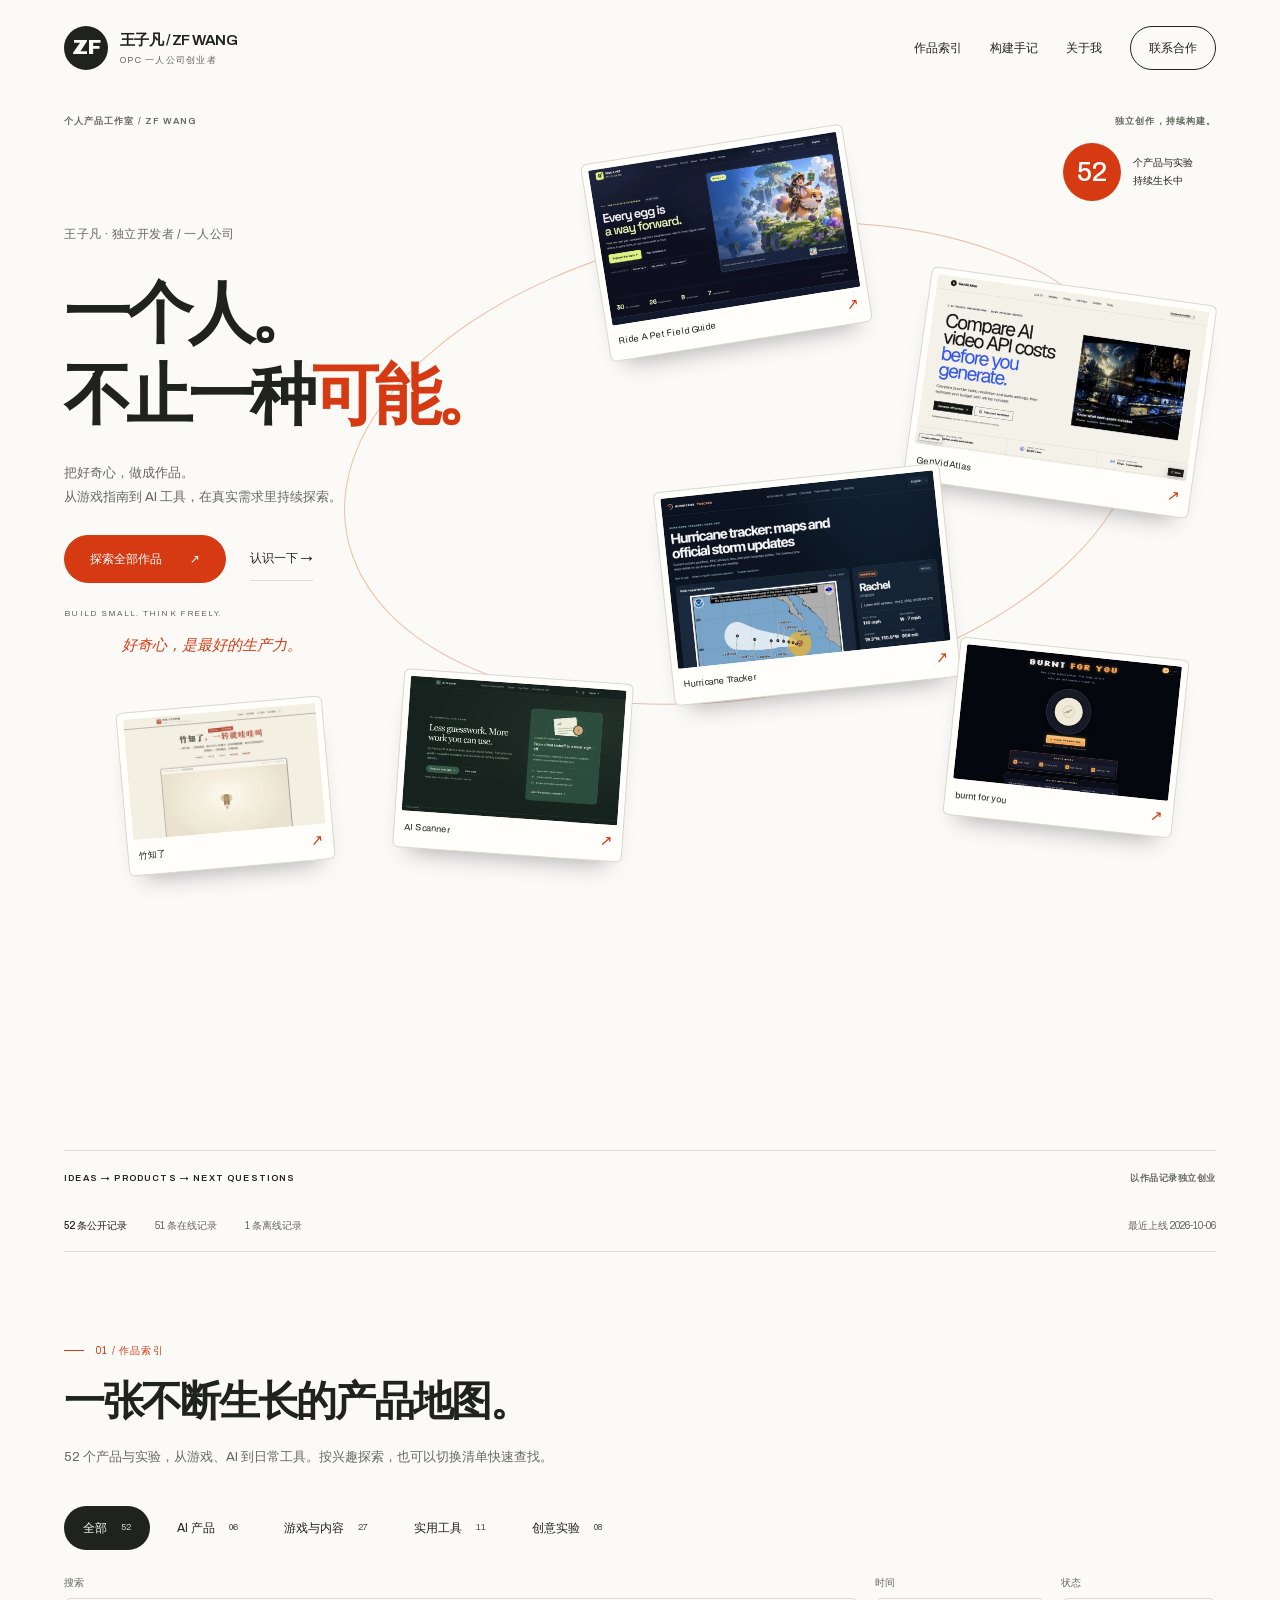
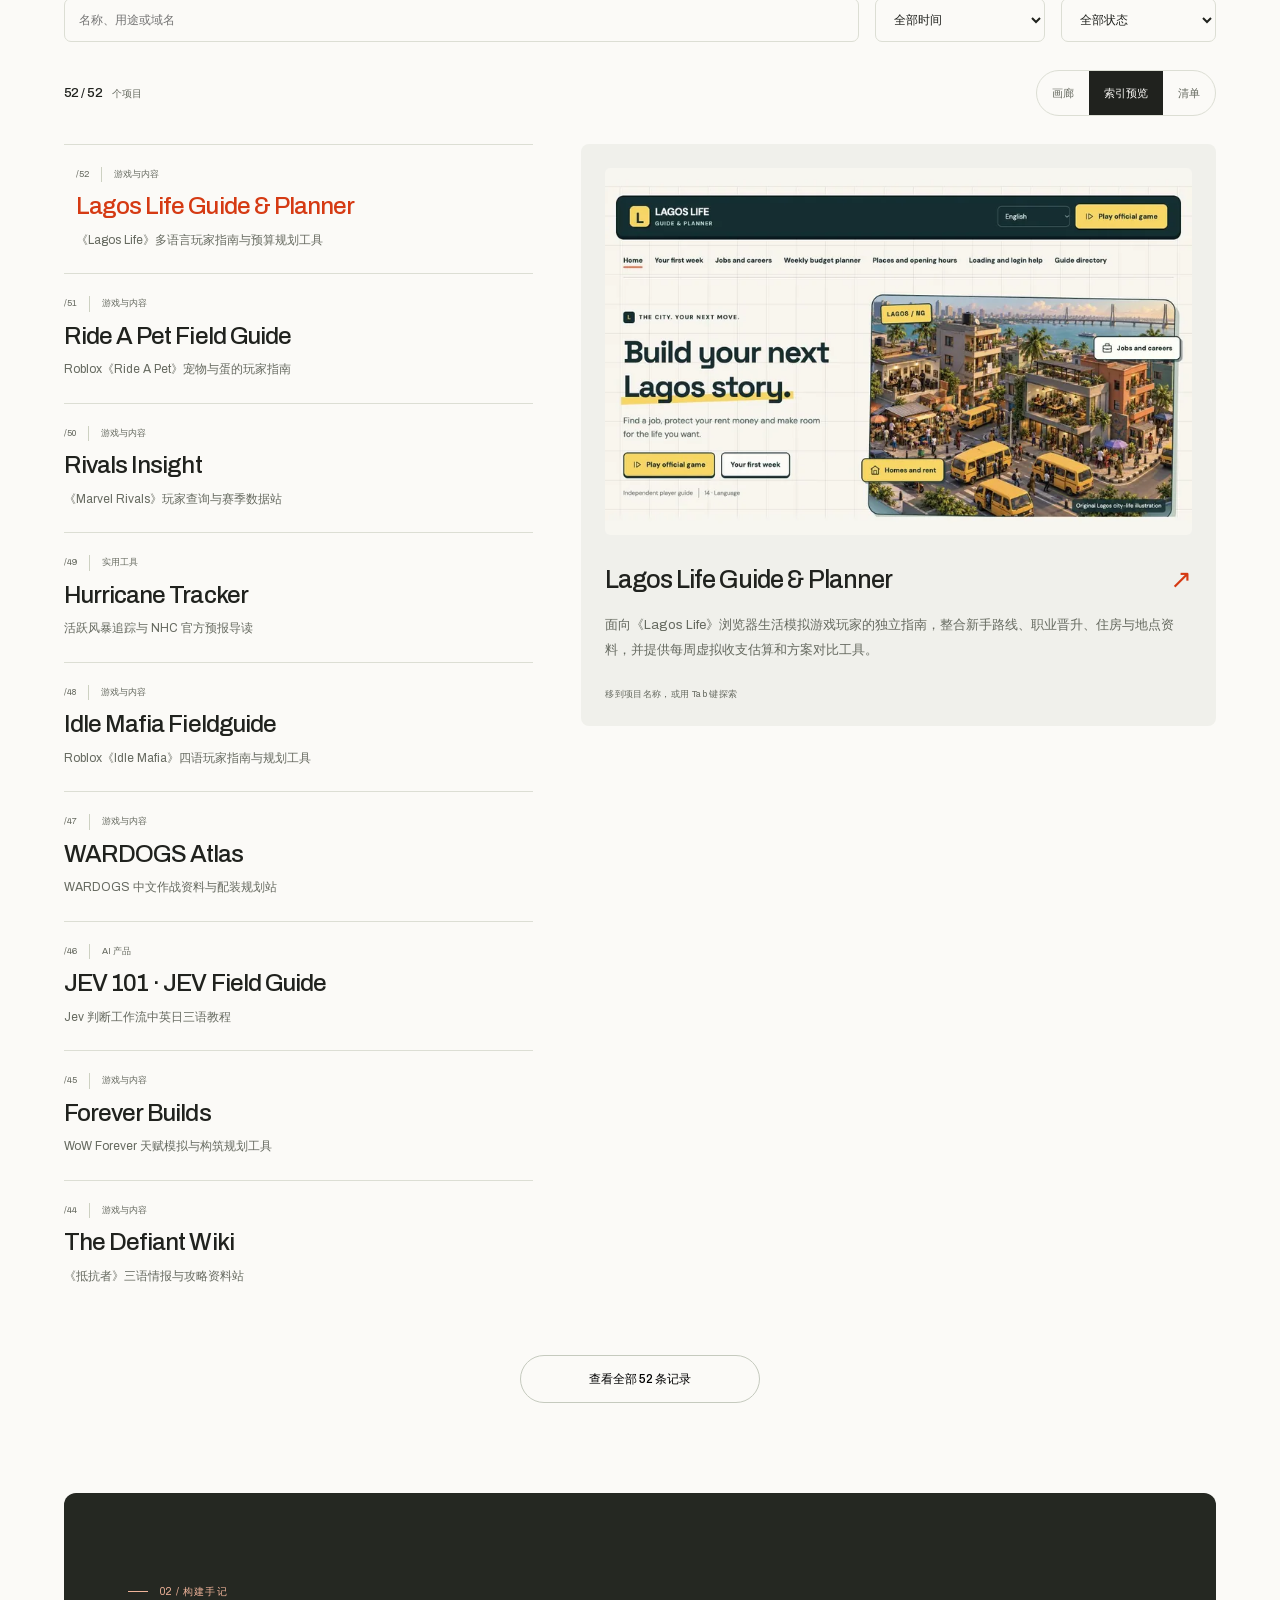
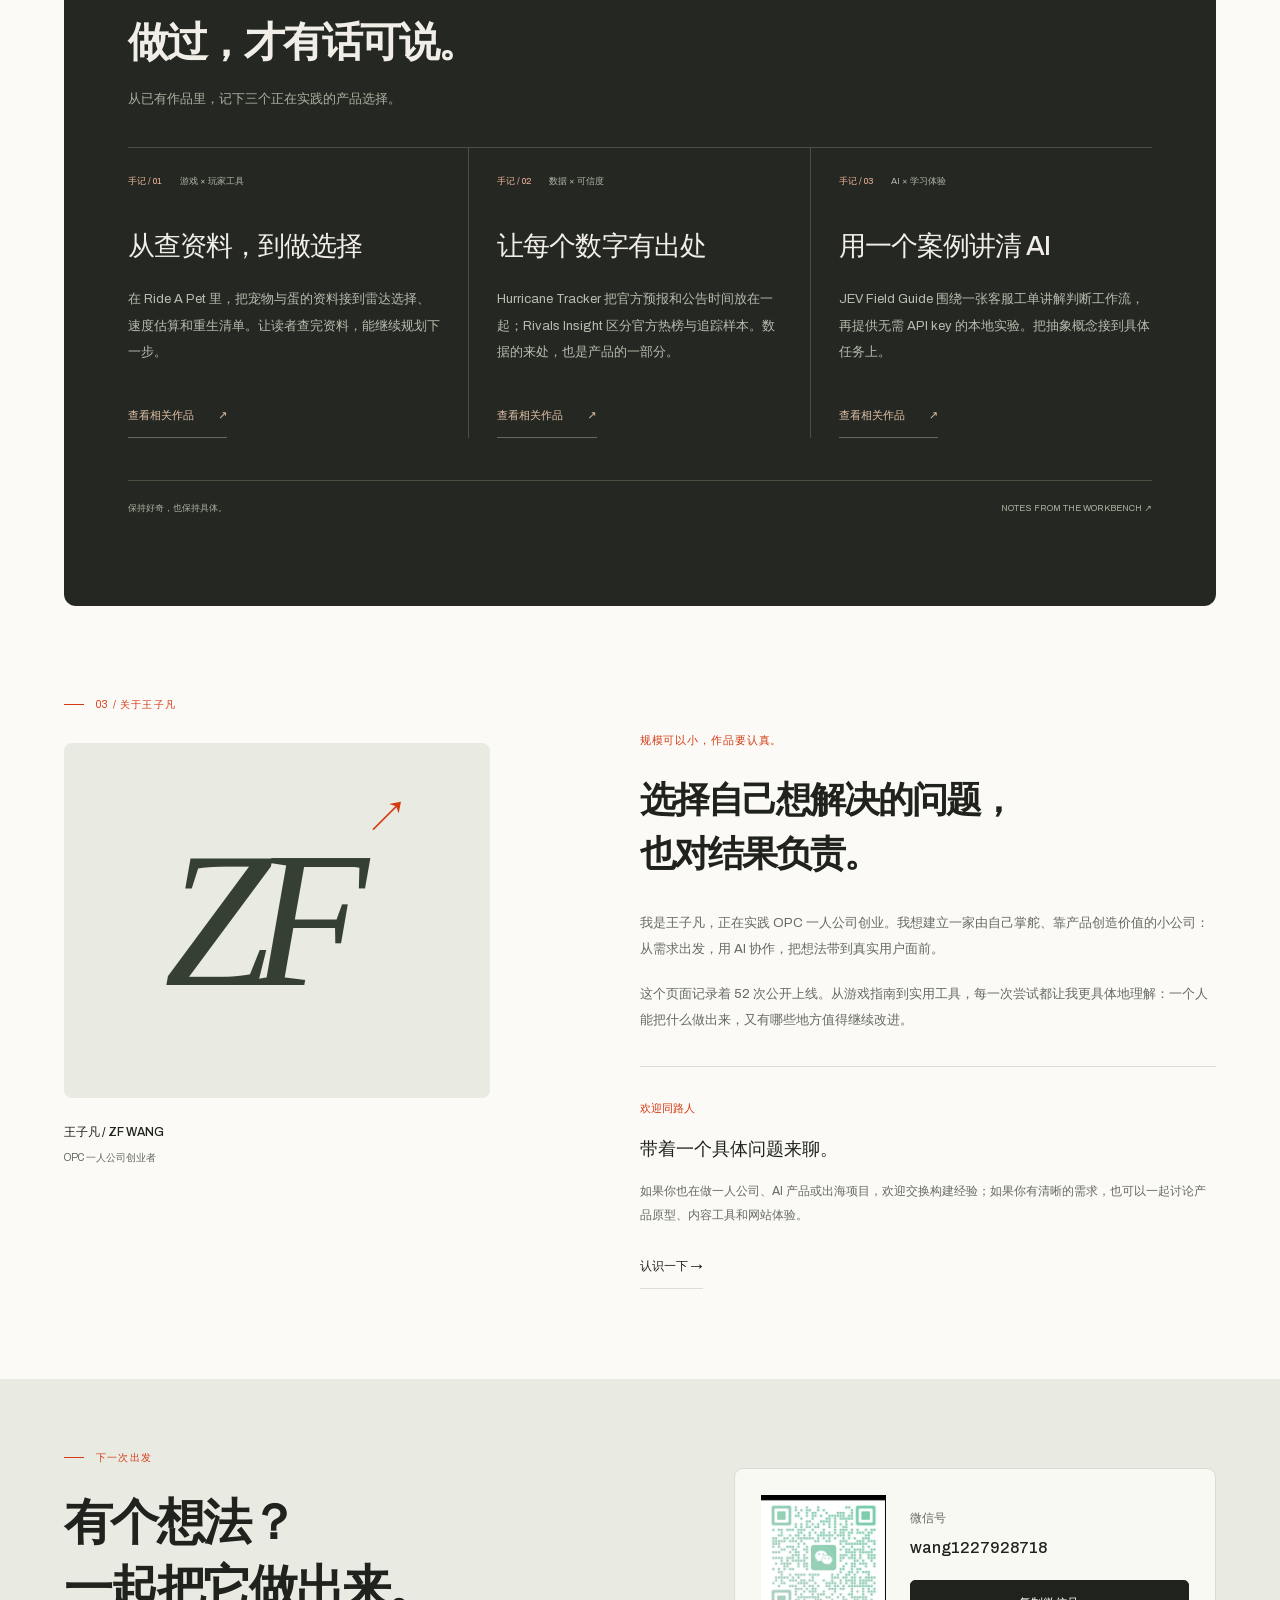
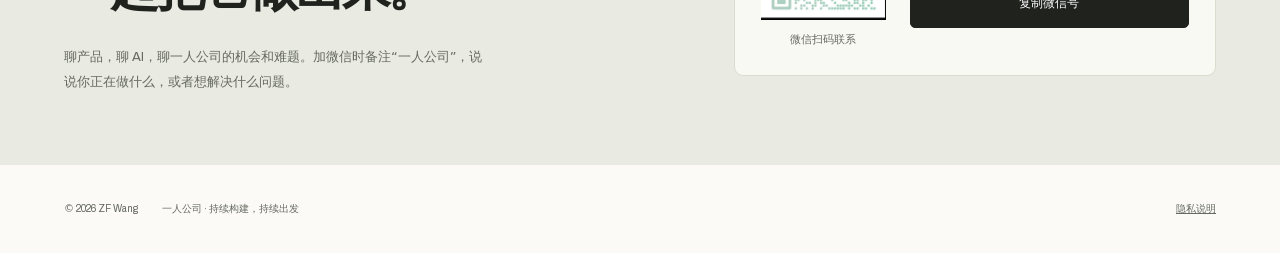
==== commit bf7a74ff: "Add Lagos Life Guide & Planner to the project portfolio" ====
--- a/index.html
+++ b/index.html
@@ -25,7 +25,7 @@
   <link rel="icon" href="favicon.svg" type="image/svg+xml">
   <link rel="stylesheet" href="assets/site.css">
   <script defer data-domain="wangzifan.store" src="https://plausible.shipsolo.io/js/script.js"></script>
-  <script type="application/ld+json">{"@context":"https://schema.org","@graph":[{"@type":"Person","@id":"https://wangzifan.store/#person","name":"王子凡","alternateName":"ZF Wang","url":"https://wangzifan.store/","description":"OPC 一人公司创业者，以 AI、产品与持续发布探索独立创业。"},{"@type":"WebSite","@id":"https://wangzifan.store/#website","url":"https://wangzifan.store/","name":"王子凡（ZF Wang）— 个人产品工作台","inLanguage":"zh-CN","publisher":{"@id":"https://wangzifan.store/#person"}},{"@type":"ItemList","@id":"https://wangzifan.store/#release-ledger","name":"ZF Wang 公开产品发布档案","numberOfItems":51,"itemListOrder":"https://schema.org/ItemListOrderDescending","itemListElement":[{"@type":"ListItem","position":1,"item":{"@type":"CreativeWork","name":"Ride A Pet Field Guide","datePublished":"2026-10-02","genre":"游戏与内容","additionalProperty":{"@type":"PropertyValue","name":"public status","value":"live"},"url":"https://rideapet.space/"}},{"@type":"ListItem","position":2,"item":{"@type":"CreativeWork","name":"Rivals Insight","datePublished":"2026-10-02","genre":"游戏与内容","additionalProperty":{"@type":"PropertyValue","name":"public status","value":"live"},"url":"https://marvelrivalstracker.site/"}},{"@type":"ListItem","position":3,"item":{"@type":"CreativeWork","name":"Hurricane Tracker","datePublished":"2026-09-28","genre":"实用工具","additionalProperty":{"@type":"PropertyValue","name":"public status","value":"live"},"url":"https://hurricanetracker.site/"}},{"@type":"ListItem","position":4,"item":{"@type":"CreativeWork","name":"Idle Mafia Fieldguide","datePublished":"2026-09-26","genre":"游戏与内容","additionalProperty":{"@type":"PropertyValue","name":"public status","value":"live"},"url":"https://idle-mafia.wiki/"}},{"@type":"ListItem","position":5,"item":{"@type":"CreativeWork","name":"WARDOGS Atlas","datePublished":"2026-09-25","genre":"游戏与内容","additionalProperty":{"@type":"PropertyValue","name":"public status","value":"live"},"url":"https://wardogs.sbs/"}},{"@type":"ListItem","position":6,"item":{"@type":"CreativeWork","name":"JEV 101 · JEV Field Guide","datePublished":"2026-09-25","genre":"AI 产品","additionalProperty":{"@type":"PropertyValue","name":"public status","value":"live"},"url":"https://jev101.site/"}},{"@type":"ListItem","position":7,"item":{"@type":"CreativeWork","name":"Forever Builds","datePublished":"2026-09-15","genre":"游戏与内容","additionalProperty":{"@type":"PropertyValue","name":"public status","value":"live"},"url":"https://wowforever.space/"}},{"@type":"ListItem","position":8,"item":{"@type":"CreativeWork","name":"The Defiant Wiki","datePublished":"2026-09-15","genre":"游戏与内容","additionalProperty":{"@type":"PropertyValue","name":"public status","value":"live"},"url":"https://thedefiantwiki.site/"}},{"@type":"ListItem","position":9,"item":{"@type":"CreativeWork","name":"Command An Army Field Guide","datePublished":"2026-09-15","genre":"游戏与内容","additionalProperty":{"@type":"PropertyValue","name":"public status","value":"live"},"url":"https://commandanarmy.site/"}},{"@type":"ListItem","position":10,"item":{"@type":"CreativeWork","name":"1666 Amsterdam Field Desk","datePublished":"2026-09-12","genre":"游戏与内容","additionalProperty":{"@type":"PropertyValue","name":"public status","value":"live"},"url":"https://1666amsterdam.top/"}},{"@type":"ListItem","position":11,"item":{"@type":"CreativeWork","name":"ParryGrid","datePublished":"2026-09-12","genre":"游戏与内容","additionalProperty":{"@type":"PropertyValue","name":"public status","value":"live"},"url":"https://parrygrid.wiki/"}},{"@type":"ListItem","position":12,"item":{"@type":"CreativeWork","name":"Mimic Party Soundcheck","datePublished":"2026-09-12","genre":"游戏与内容","additionalProperty":{"@type":"PropertyValue","name":"public status","value":"live"},"url":"https://mimicparty.space/"}},{"@type":"ListItem","position":13,"item":{"@type":"CreativeWork","name":"Nightfall Halloween Guides","datePublished":"2026-09-12","genre":"游戏与内容","additionalProperty":{"@type":"PropertyValue","name":"public status","value":"live"},"url":"https://halloweenthegame.top/"}},{"@type":"ListItem","position":14,"item":{"@type":"CreativeWork","name":"Narinig Mo Ba? Guide","datePublished":"2026-09-11","genre":"游戏与内容","additionalProperty":{"@type":"PropertyValue","name":"public status","value":"live"},"url":"https://narinigmoba.top/"}},{"@type":"ListItem","position":15,"item":{"@type":"CreativeWork","name":"Astra Atlas","datePublished":"2026-09-09","genre":"AI 产品","additionalProperty":{"@type":"PropertyValue","name":"public status","value":"live"},"url":"https://gpt6astra.best/"}},{"@type":"ListItem","position":16,"item":{"@type":"CreativeWork","name":"Onimusha Atlas","datePublished":"2026-09-09","genre":"游戏与内容","additionalProperty":{"@type":"PropertyValue","name":"public status","value":"live"},"url":"https://onimushawayofthesword.space/"}},{"@type":"ListItem","position":17,"item":{"@type":"CreativeWork","name":"Dawnwalker Field Guide","datePublished":"2026-09-09","genre":"游戏与内容","additionalProperty":{"@type":"PropertyValue","name":"public status","value":"live"},"url":"https://thebloodofdawnwalker.info/"}},{"@type":"ListItem","position":18,"item":{"@type":"CreativeWork","name":"GenVid Atlas","datePublished":"2026-09-06","genre":"AI 产品","additionalProperty":{"@type":"PropertyValue","name":"public status","value":"live"},"url":"https://genvidatlas.wiki/"}},{"@type":"ListItem","position":19,"item":{"@type":"CreativeWork","name":"Mortal Shell II Wiki","datePublished":"2026-08-25","genre":"游戏与内容","additionalProperty":{"@type":"PropertyValue","name":"public status","value":"live"},"url":"https://mortalshell2.quest/"}},{"@type":"ListItem","position":20,"item":{"@type":"CreativeWork","name":"OxAlpha","datePublished":"2026-08-22","genre":"实用工具","additionalProperty":{"@type":"PropertyValue","name":"public status","value":"live"},"url":"https://oxalpha.site/"}},{"@type":"ListItem","position":21,"item":{"@type":"CreativeWork","name":"The Sinking City 2 Field Guide","datePublished":"2026-08-20","genre":"游戏与内容","additionalProperty":{"@type":"PropertyValue","name":"public status","value":"live"},"url":"https://thesinkingcity2.top/"}},{"@type":"ListItem","position":22,"item":{"@type":"CreativeWork","name":"Chinamaxxing Online","datePublished":"2026-08-20","genre":"创意实验","additionalProperty":{"@type":"PropertyValue","name":"public status","value":"live"},"url":"https://chinamaxxing.site/"}},{"@type":"ListItem","position":23,"item":{"@type":"CreativeWork","name":"HLLV Field Manual","datePublished":"2026-08-18","genre":"游戏与内容","additionalProperty":{"@type":"PropertyValue","name":"public status","value":"live"},"url":"https://hellletloosevietnam.blog/"}},{"@type":"ListItem","position":24,"item":{"@type":"CreativeWork","name":"牛来","datePublished":"2026-08-17","genre":"创意实验","additionalProperty":{"@type":"PropertyValue","name":"public status","value":"live"},"url":"https://niulai.blog/"}},{"@type":"ListItem","position":25,"item":{"@type":"CreativeWork","name":"CraveLoop","datePublished":"2026-08-16","genre":"创意实验","additionalProperty":{"@type":"PropertyValue","name":"public status","value":"live"},"url":"https://foodnevercomes.online/"}},{"@type":"ListItem","position":26,"item":{"@type":"CreativeWork","name":"MatchaFilter","datePublished":"2026-08-16","genre":"实用工具","additionalProperty":{"@type":"PropertyValue","name":"public status","value":"live"},"url":"https://matchafilter.cc/"}},{"@type":"ListItem","position":27,"item":{"@type":"CreativeWork","name":"burnt for you","datePublished":"2026-08-16","genre":"创意实验","additionalProperty":{"@type":"PropertyValue","name":"public status","value":"live"},"url":"https://burncd.xyz/"}},{"@type":"ListItem","position":28,"item":{"@type":"CreativeWork","name":"Polski Piłkarz Simulator","datePublished":"2026-08-16","genre":"游戏与内容","additionalProperty":{"@type":"PropertyValue","name":"public status","value":"offline"}}},{"@type":"ListItem","position":29,"item":{"@type":"CreativeWork","name":"DSH Field Guide","datePublished":"2026-08-15","genre":"实用工具","additionalProperty":{"@type":"PropertyValue","name":"public status","value":"live"},"url":"https://deepseekharness.site/"}},{"@type":"ListItem","position":30,"item":{"@type":"CreativeWork","name":"Remove Matcha Filter","datePublished":"2026-08-12","genre":"实用工具","additionalProperty":{"@type":"PropertyValue","name":"public status","value":"live"},"url":"https://remove-matcha-filter.com/"}},{"@type":"ListItem","position":31,"item":{"@type":"CreativeWork","name":"RSP Editor","datePublished":"2026-08-09","genre":"AI 产品","additionalProperty":{"@type":"PropertyValue","name":"public status","value":"live"},"url":"https://rspeditor.app/"}},{"@type":"ListItem","position":32,"item":{"@type":"CreativeWork","name":"AI Scanner","datePublished":"2026-08-09","genre":"AI 产品","additionalProperty":{"@type":"PropertyValue","name":"public status","value":"live"},"url":"https://aiscanner.run/"}},{"@type":"ListItem","position":33,"item":{"@type":"CreativeWork","name":"Merge a Nuke! Guide","datePublished":"2026-08-08","genre":"游戏与内容","additionalProperty":{"@type":"PropertyValue","name":"public status","value":"live"},"url":"https://mergeanuke.space/"}},{"@type":"ListItem","position":34,"item":{"@type":"CreativeWork","name":"Shift at Midnight Guide","datePublished":"2026-08-05","genre":"游戏与内容","additionalProperty":{"@type":"PropertyValue","name":"public status","value":"live"},"url":"https://shiftatmidnight.blog/"}},{"@type":"ListItem","position":35,"item":{"@type":"CreativeWork","name":"竹知了","datePublished":"2026-08-04","genre":"实用工具","additionalProperty":{"@type":"PropertyValue","name":"public status","value":"live"},"url":"https://zhuzhiliao.buzz/"}},{"@type":"ListItem","position":36,"item":{"@type":"CreativeWork","name":"Cash Flow Lifestyle","datePublished":"2026-08-03","genre":"创意实验","additionalProperty":{"@type":"PropertyValue","name":"public status","value":"live"},"url":"https://cashflow.lifestyle/"}},{"@type":"ListItem","position":37,"item":{"@type":"CreativeWork","name":"HowManySleepsUntil","datePublished":"2026-07-31","genre":"实用工具","additionalProperty":{"@type":"PropertyValue","name":"public status","value":"live"},"url":"https://howmanysleepsuntil.rest/"}},{"@type":"ListItem","position":38,"item":{"@type":"CreativeWork","name":"IsItDown","datePublished":"2026-07-31","genre":"实用工具","additionalProperty":{"@type":"PropertyValue","name":"public status","value":"live"},"url":"https://isitdown.click/"}},{"@type":"ListItem","position":39,"item":{"@type":"CreativeWork","name":"CopyPlaintext","datePublished":"2026-07-31","genre":"实用工具","additionalProperty":{"@type":"PropertyValue","name":"public status","value":"live"},"url":"https://copyplaintext.com/"}},{"@type":"ListItem","position":40,"item":{"@type":"CreativeWork","name":"DragonSword Wiki","datePublished":"2026-07-29","genre":"游戏与内容","additionalProperty":{"@type":"PropertyValue","name":"public status","value":"live"},"url":"https://dragonswordawakening.fun/"}},{"@type":"ListItem","position":41,"item":{"@type":"CreativeWork","name":"SpiritVale Wiki","datePublished":"2026-07-28","genre":"游戏与内容","additionalProperty":{"@type":"PropertyValue","name":"public status","value":"live"},"url":"https://spiritvale.blog/"}},{"@type":"ListItem","position":42,"item":{"@type":"CreativeWork","name":"Rot Check","datePublished":"2026-07-26","genre":"创意实验","additionalProperty":{"@type":"PropertyValue","name":"public status","value":"live"},"url":"https://rotcheck.cyou/"}},{"@type":"ListItem","position":43,"item":{"@type":"CreativeWork","name":"Chinese Coins Atlas","datePublished":"2026-07-26","genre":"创意实验","additionalProperty":{"@type":"PropertyValue","name":"public status","value":"live"},"url":"https://chinesecashcoins.wiki/"}},{"@type":"ListItem","position":44,"item":{"@type":"CreativeWork","name":"TaskbarHeroWiki","datePublished":"2026-07-26","genre":"游戏与内容","additionalProperty":{"@type":"PropertyValue","name":"public status","value":"live"},"url":"https://taskbarherowiki.best/"}},{"@type":"ListItem","position":45,"item":{"@type":"CreativeWork","name":"All Wishes Come True","datePublished":"2026-07-25","genre":"创意实验","additionalProperty":{"@type":"PropertyValue","name":"public status","value":"live"},"url":"https://allwishescometrue.site/"}},{"@type":"ListItem","position":46,"item":{"@type":"CreativeWork","name":"llmstxt","datePublished":"2026-07-18","genre":"实用工具","additionalProperty":{"@type":"PropertyValue","name":"public status","value":"live"},"url":"https://llmstxt.best/"}},{"@type":"ListItem","position":47,"item":{"@type":"CreativeWork","name":"CodexSkin.space","datePublished":"2026-07-17","genre":"实用工具","additionalProperty":{"@type":"PropertyValue","name":"public status","value":"live"},"url":"https://codexskin.space/"}},{"@type":"ListItem","position":48,"item":{"@type":"CreativeWork","name":"PalworldMap","datePublished":"2026-07-14","genre":"游戏与内容","additionalProperty":{"@type":"PropertyValue","name":"public status","value":"live"},"url":"https://palworldmap.best/"}},{"@type":"ListItem","position":49,"item":{"@type":"CreativeWork","name":"FalloutDay","datePublished":"2026-07-12","genre":"游戏与内容","additionalProperty":{"@type":"PropertyValue","name":"public status","value":"live"},"url":"https://falloutday.online/"}},{"@type":"ListItem","position":50,"item":{"@type":"CreativeWork","name":"Build a Hooper","datePublished":"2026-07-12","genre":"游戏与内容","additionalProperty":{"@type":"PropertyValue","name":"public status","value":"live"},"url":"https://buildahooper.best/"}},{"@type":"ListItem","position":51,"item":{"@type":"CreativeWork","name":"AIStoryNest","datePublished":"2026-07-12","genre":"AI 产品","additionalProperty":{"@type":"PropertyValue","name":"public status","value":"live"},"url":"https://aistorynest.mom/"}}]}]}</script>
+  <script type="application/ld+json">{"@context":"https://schema.org","@graph":[{"@type":"Person","@id":"https://wangzifan.store/#person","name":"王子凡","alternateName":"ZF Wang","url":"https://wangzifan.store/","description":"OPC 一人公司创业者，以 AI、产品与持续发布探索独立创业。"},{"@type":"WebSite","@id":"https://wangzifan.store/#website","url":"https://wangzifan.store/","name":"王子凡（ZF Wang）— 个人产品工作台","inLanguage":"zh-CN","publisher":{"@id":"https://wangzifan.store/#person"}},{"@type":"ItemList","@id":"https://wangzifan.store/#release-ledger","name":"ZF Wang 公开产品发布档案","numberOfItems":52,"itemListOrder":"https://schema.org/ItemListOrderDescending","itemListElement":[{"@type":"ListItem","position":1,"item":{"@type":"CreativeWork","name":"Lagos Life Guide & Planner","datePublished":"2026-10-06","genre":"游戏与内容","additionalProperty":{"@type":"PropertyValue","name":"public status","value":"live"},"url":"https://lagoslife.space/"}},{"@type":"ListItem","position":2,"item":{"@type":"CreativeWork","name":"Ride A Pet Field Guide","datePublished":"2026-10-02","genre":"游戏与内容","additionalProperty":{"@type":"PropertyValue","name":"public status","value":"live"},"url":"https://rideapet.space/"}},{"@type":"ListItem","position":3,"item":{"@type":"CreativeWork","name":"Rivals Insight","datePublished":"2026-10-02","genre":"游戏与内容","additionalProperty":{"@type":"PropertyValue","name":"public status","value":"live"},"url":"https://marvelrivalstracker.site/"}},{"@type":"ListItem","position":4,"item":{"@type":"CreativeWork","name":"Hurricane Tracker","datePublished":"2026-09-28","genre":"实用工具","additionalProperty":{"@type":"PropertyValue","name":"public status","value":"live"},"url":"https://hurricanetracker.site/"}},{"@type":"ListItem","position":5,"item":{"@type":"CreativeWork","name":"Idle Mafia Fieldguide","datePublished":"2026-09-26","genre":"游戏与内容","additionalProperty":{"@type":"PropertyValue","name":"public status","value":"live"},"url":"https://idle-mafia.wiki/"}},{"@type":"ListItem","position":6,"item":{"@type":"CreativeWork","name":"WARDOGS Atlas","datePublished":"2026-09-25","genre":"游戏与内容","additionalProperty":{"@type":"PropertyValue","name":"public status","value":"live"},"url":"https://wardogs.sbs/"}},{"@type":"ListItem","position":7,"item":{"@type":"CreativeWork","name":"JEV 101 · JEV Field Guide","datePublished":"2026-09-25","genre":"AI 产品","additionalProperty":{"@type":"PropertyValue","name":"public status","value":"live"},"url":"https://jev101.site/"}},{"@type":"ListItem","position":8,"item":{"@type":"CreativeWork","name":"Forever Builds","datePublished":"2026-09-15","genre":"游戏与内容","additionalProperty":{"@type":"PropertyValue","name":"public status","value":"live"},"url":"https://wowforever.space/"}},{"@type":"ListItem","position":9,"item":{"@type":"CreativeWork","name":"The Defiant Wiki","datePublished":"2026-09-15","genre":"游戏与内容","additionalProperty":{"@type":"PropertyValue","name":"public status","value":"live"},"url":"https://thedefiantwiki.site/"}},{"@type":"ListItem","position":10,"item":{"@type":"CreativeWork","name":"Command An Army Field Guide","datePublished":"2026-09-15","genre":"游戏与内容","additionalProperty":{"@type":"PropertyValue","name":"public status","value":"live"},"url":"https://commandanarmy.site/"}},{"@type":"ListItem","position":11,"item":{"@type":"CreativeWork","name":"1666 Amsterdam Field Desk","datePublished":"2026-09-12","genre":"游戏与内容","additionalProperty":{"@type":"PropertyValue","name":"public status","value":"live"},"url":"https://1666amsterdam.top/"}},{"@type":"ListItem","position":12,"item":{"@type":"CreativeWork","name":"ParryGrid","datePublished":"2026-09-12","genre":"游戏与内容","additionalProperty":{"@type":"PropertyValue","name":"public status","value":"live"},"url":"https://parrygrid.wiki/"}},{"@type":"ListItem","position":13,"item":{"@type":"CreativeWork","name":"Mimic Party Soundcheck","datePublished":"2026-09-12","genre":"游戏与内容","additionalProperty":{"@type":"PropertyValue","name":"public status","value":"live"},"url":"https://mimicparty.space/"}},{"@type":"ListItem","position":14,"item":{"@type":"CreativeWork","name":"Nightfall Halloween Guides","datePublished":"2026-09-12","genre":"游戏与内容","additionalProperty":{"@type":"PropertyValue","name":"public status","value":"live"},"url":"https://halloweenthegame.top/"}},{"@type":"ListItem","position":15,"item":{"@type":"CreativeWork","name":"Narinig Mo Ba? Guide","datePublished":"2026-09-11","genre":"游戏与内容","additionalProperty":{"@type":"PropertyValue","name":"public status","value":"live"},"url":"https://narinigmoba.top/"}},{"@type":"ListItem","position":16,"item":{"@type":"CreativeWork","name":"Astra Atlas","datePublished":"2026-09-09","genre":"AI 产品","additionalProperty":{"@type":"PropertyValue","name":"public status","value":"live"},"url":"https://gpt6astra.best/"}},{"@type":"ListItem","position":17,"item":{"@type":"CreativeWork","name":"Onimusha Atlas","datePublished":"2026-09-09","genre":"游戏与内容","additionalProperty":{"@type":"PropertyValue","name":"public status","value":"live"},"url":"https://onimushawayofthesword.space/"}},{"@type":"ListItem","position":18,"item":{"@type":"CreativeWork","name":"Dawnwalker Field Guide","datePublished":"2026-09-09","genre":"游戏与内容","additionalProperty":{"@type":"PropertyValue","name":"public status","value":"live"},"url":"https://thebloodofdawnwalker.info/"}},{"@type":"ListItem","position":19,"item":{"@type":"CreativeWork","name":"GenVid Atlas","datePublished":"2026-09-06","genre":"AI 产品","additionalProperty":{"@type":"PropertyValue","name":"public status","value":"live"},"url":"https://genvidatlas.wiki/"}},{"@type":"ListItem","position":20,"item":{"@type":"CreativeWork","name":"Mortal Shell II Wiki","datePublished":"2026-08-25","genre":"游戏与内容","additionalProperty":{"@type":"PropertyValue","name":"public status","value":"live"},"url":"https://mortalshell2.quest/"}},{"@type":"ListItem","position":21,"item":{"@type":"CreativeWork","name":"OxAlpha","datePublished":"2026-08-22","genre":"实用工具","additionalProperty":{"@type":"PropertyValue","name":"public status","value":"live"},"url":"https://oxalpha.site/"}},{"@type":"ListItem","position":22,"item":{"@type":"CreativeWork","name":"The Sinking City 2 Field Guide","datePublished":"2026-08-20","genre":"游戏与内容","additionalProperty":{"@type":"PropertyValue","name":"public status","value":"live"},"url":"https://thesinkingcity2.top/"}},{"@type":"ListItem","position":23,"item":{"@type":"CreativeWork","name":"Chinamaxxing Online","datePublished":"2026-08-20","genre":"创意实验","additionalProperty":{"@type":"PropertyValue","name":"public status","value":"live"},"url":"https://chinamaxxing.site/"}},{"@type":"ListItem","position":24,"item":{"@type":"CreativeWork","name":"HLLV Field Manual","datePublished":"2026-08-18","genre":"游戏与内容","additionalProperty":{"@type":"PropertyValue","name":"public status","value":"live"},"url":"https://hellletloosevietnam.blog/"}},{"@type":"ListItem","position":25,"item":{"@type":"CreativeWork","name":"牛来","datePublished":"2026-08-17","genre":"创意实验","additionalProperty":{"@type":"PropertyValue","name":"public status","value":"live"},"url":"https://niulai.blog/"}},{"@type":"ListItem","position":26,"item":{"@type":"CreativeWork","name":"CraveLoop","datePublished":"2026-08-16","genre":"创意实验","additionalProperty":{"@type":"PropertyValue","name":"public status","value":"live"},"url":"https://foodnevercomes.online/"}},{"@type":"ListItem","position":27,"item":{"@type":"CreativeWork","name":"MatchaFilter","datePublished":"2026-08-16","genre":"实用工具","additionalProperty":{"@type":"PropertyValue","name":"public status","value":"live"},"url":"https://matchafilter.cc/"}},{"@type":"ListItem","position":28,"item":{"@type":"CreativeWork","name":"burnt for you","datePublished":"2026-08-16","genre":"创意实验","additionalProperty":{"@type":"PropertyValue","name":"public status","value":"live"},"url":"https://burncd.xyz/"}},{"@type":"ListItem","position":29,"item":{"@type":"CreativeWork","name":"Polski Piłkarz Simulator","datePublished":"2026-08-16","genre":"游戏与内容","additionalProperty":{"@type":"PropertyValue","name":"public status","value":"offline"}}},{"@type":"ListItem","position":30,"item":{"@type":"CreativeWork","name":"DSH Field Guide","datePublished":"2026-08-15","genre":"实用工具","additionalProperty":{"@type":"PropertyValue","name":"public status","value":"live"},"url":"https://deepseekharness.site/"}},{"@type":"ListItem","position":31,"item":{"@type":"CreativeWork","name":"Remove Matcha Filter","datePublished":"2026-08-12","genre":"实用工具","additionalProperty":{"@type":"PropertyValue","name":"public status","value":"live"},"url":"https://remove-matcha-filter.com/"}},{"@type":"ListItem","position":32,"item":{"@type":"CreativeWork","name":"RSP Editor","datePublished":"2026-08-09","genre":"AI 产品","additionalProperty":{"@type":"PropertyValue","name":"public status","value":"live"},"url":"https://rspeditor.app/"}},{"@type":"ListItem","position":33,"item":{"@type":"CreativeWork","name":"AI Scanner","datePublished":"2026-08-09","genre":"AI 产品","additionalProperty":{"@type":"PropertyValue","name":"public status","value":"live"},"url":"https://aiscanner.run/"}},{"@type":"ListItem","position":34,"item":{"@type":"CreativeWork","name":"Merge a Nuke! Guide","datePublished":"2026-08-08","genre":"游戏与内容","additionalProperty":{"@type":"PropertyValue","name":"public status","value":"live"},"url":"https://mergeanuke.space/"}},{"@type":"ListItem","position":35,"item":{"@type":"CreativeWork","name":"Shift at Midnight Guide","datePublished":"2026-08-05","genre":"游戏与内容","additionalProperty":{"@type":"PropertyValue","name":"public status","value":"live"},"url":"https://shiftatmidnight.blog/"}},{"@type":"ListItem","position":36,"item":{"@type":"CreativeWork","name":"竹知了","datePublished":"2026-08-04","genre":"实用工具","additionalProperty":{"@type":"PropertyValue","name":"public status","value":"live"},"url":"https://zhuzhiliao.buzz/"}},{"@type":"ListItem","position":37,"item":{"@type":"CreativeWork","name":"Cash Flow Lifestyle","datePublished":"2026-08-03","genre":"创意实验","additionalProperty":{"@type":"PropertyValue","name":"public status","value":"live"},"url":"https://cashflow.lifestyle/"}},{"@type":"ListItem","position":38,"item":{"@type":"CreativeWork","name":"HowManySleepsUntil","datePublished":"2026-07-31","genre":"实用工具","additionalProperty":{"@type":"PropertyValue","name":"public status","value":"live"},"url":"https://howmanysleepsuntil.rest/"}},{"@type":"ListItem","position":39,"item":{"@type":"CreativeWork","name":"IsItDown","datePublished":"2026-07-31","genre":"实用工具","additionalProperty":{"@type":"PropertyValue","name":"public status","value":"live"},"url":"https://isitdown.click/"}},{"@type":"ListItem","position":40,"item":{"@type":"CreativeWork","name":"CopyPlaintext","datePublished":"2026-07-31","genre":"实用工具","additionalProperty":{"@type":"PropertyValue","name":"public status","value":"live"},"url":"https://copyplaintext.com/"}},{"@type":"ListItem","position":41,"item":{"@type":"CreativeWork","name":"DragonSword Wiki","datePublished":"2026-07-29","genre":"游戏与内容","additionalProperty":{"@type":"PropertyValue","name":"public status","value":"live"},"url":"https://dragonswordawakening.fun/"}},{"@type":"ListItem","position":42,"item":{"@type":"CreativeWork","name":"SpiritVale Wiki","datePublished":"2026-07-28","genre":"游戏与内容","additionalProperty":{"@type":"PropertyValue","name":"public status","value":"live"},"url":"https://spiritvale.blog/"}},{"@type":"ListItem","position":43,"item":{"@type":"CreativeWork","name":"Rot Check","datePublished":"2026-07-26","genre":"创意实验","additionalProperty":{"@type":"PropertyValue","name":"public status","value":"live"},"url":"https://rotcheck.cyou/"}},{"@type":"ListItem","position":44,"item":{"@type":"CreativeWork","name":"Chinese Coins Atlas","datePublished":"2026-07-26","genre":"创意实验","additionalProperty":{"@type":"PropertyValue","name":"public status","value":"live"},"url":"https://chinesecashcoins.wiki/"}},{"@type":"ListItem","position":45,"item":{"@type":"CreativeWork","name":"TaskbarHeroWiki","datePublished":"2026-07-26","genre":"游戏与内容","additionalProperty":{"@type":"PropertyValue","name":"public status","value":"live"},"url":"https://taskbarherowiki.best/"}},{"@type":"ListItem","position":46,"item":{"@type":"CreativeWork","name":"All Wishes Come True","datePublished":"2026-07-25","genre":"创意实验","additionalProperty":{"@type":"PropertyValue","name":"public status","value":"live"},"url":"https://allwishescometrue.site/"}},{"@type":"ListItem","position":47,"item":{"@type":"CreativeWork","name":"llmstxt","datePublished":"2026-07-18","genre":"实用工具","additionalProperty":{"@type":"PropertyValue","name":"public status","value":"live"},"url":"https://llmstxt.best/"}},{"@type":"ListItem","position":48,"item":{"@type":"CreativeWork","name":"CodexSkin.space","datePublished":"2026-07-17","genre":"实用工具","additionalProperty":{"@type":"PropertyValue","name":"public status","value":"live"},"url":"https://codexskin.space/"}},{"@type":"ListItem","position":49,"item":{"@type":"CreativeWork","name":"PalworldMap","datePublished":"2026-07-14","genre":"游戏与内容","additionalProperty":{"@type":"PropertyValue","name":"public status","value":"live"},"url":"https://palworldmap.best/"}},{"@type":"ListItem","position":50,"item":{"@type":"CreativeWork","name":"FalloutDay","datePublished":"2026-07-12","genre":"游戏与内容","additionalProperty":{"@type":"PropertyValue","name":"public status","value":"live"},"url":"https://falloutday.online/"}},{"@type":"ListItem","position":51,"item":{"@type":"CreativeWork","name":"Build a Hooper","datePublished":"2026-07-12","genre":"游戏与内容","additionalProperty":{"@type":"PropertyValue","name":"public status","value":"live"},"url":"https://buildahooper.best/"}},{"@type":"ListItem","position":52,"item":{"@type":"CreativeWork","name":"AIStoryNest","datePublished":"2026-07-12","genre":"AI 产品","additionalProperty":{"@type":"PropertyValue","name":"public status","value":"live"},"url":"https://aistorynest.mom/"}}]}]}</script>
   <script defer src="assets/site.js"></script>
 </head>
 <body class="journal-home">
@@ -54,7 +54,7 @@
           <div class="hero-actions"><a class="button button-primary" href="#ledger">探索全部作品 <span aria-hidden="true">↗</span></a><a class="text-link" href="#contact">认识一下 →</a></div>
           <p class="hero-signature">BUILD SMALL. THINK FREELY.</p>
         </div>
-        <div class="orbit-label"><strong>51</strong><span>个产品与实验<br>持续生长中</span></div>
+        <div class="orbit-label"><strong>52</strong><span>个产品与实验<br>持续生长中</span></div>
         <div class="orbit-line" aria-hidden="true"></div>
         <a class="orbit-project orbit-0" data-project-open="51" href="https://rideapet.space/" target="_blank" rel="noopener noreferrer" style="--start-x:46%;--start-y:2%;--start-angle:-9deg;--start-width:23%;--end-x:0.0%;" aria-label="查看 Ride A Pet Field Guide 项目"><span class="orbit-surface"><img src="assets/projects/project-51.webp" width="800" height="500" alt="Ride A Pet Field Guide 真实页面" decoding="async"><span class="orbit-project-label"><span>Ride A Pet Field Guide</span><span aria-hidden="true">↗</span></span></span></a><a class="orbit-project orbit-1" data-project-open="34" href="https://genvidatlas.wiki/" target="_blank" rel="noopener noreferrer" style="--start-x:74%;--start-y:22%;--start-angle:8deg;--start-width:25%;--end-x:16.9%;" aria-label="查看 GenVid Atlas 项目"><span class="orbit-surface"><img src="assets/projects/project-34.webp" width="800" height="500" alt="GenVid Atlas 真实页面" decoding="async"><span class="orbit-project-label"><span>GenVid Atlas</span><span aria-hidden="true">↗</span></span></span></a><a class="orbit-project orbit-2" data-project-open="49" href="https://hurricanetracker.site/" target="_blank" rel="noopener noreferrer" style="--start-x:52%;--start-y:49%;--start-angle:-6deg;--start-width:25%;--end-x:33.8%;" aria-label="查看 Hurricane Tracker 项目"><span class="orbit-surface"><img src="assets/projects/project-49.webp" width="800" height="500" alt="Hurricane Tracker 真实页面" decoding="async"><span class="orbit-project-label"><span>Hurricane Tracker</span><span aria-hidden="true">↗</span></span></span></a><a class="orbit-project orbit-3" data-project-open="25" href="https://burncd.xyz/" target="_blank" rel="noopener noreferrer" style="--start-x:77%;--start-y:73%;--start-angle:6deg;--start-width:20%;--end-x:50.699999999999996%;" aria-label="查看 burnt for you 项目"><span class="orbit-surface"><img src="assets/projects/project-25.webp" width="800" height="500" alt="burnt for you 真实页面" decoding="async"><span class="orbit-project-label"><span>burnt for you</span><span aria-hidden="true">↗</span></span></span></a><a class="orbit-project orbit-4" data-project-open="20" href="https://aiscanner.run/" target="_blank" rel="noopener noreferrer" style="--start-x:29%;--start-y:77%;--start-angle:4deg;--start-width:20%;--end-x:67.6%;" aria-label="查看 AI Scanner 项目"><span class="orbit-surface"><img src="assets/projects/project-20.webp" width="800" height="500" alt="AI Scanner 真实页面" decoding="async"><span class="orbit-project-label"><span>AI Scanner</span><span aria-hidden="true">↗</span></span></span></a><a class="orbit-project orbit-5" data-project-open="17" href="https://zhuzhiliao.buzz/" target="_blank" rel="noopener noreferrer" style="--start-x:5%;--start-y:81%;--start-angle:-5deg;--start-width:18%;--end-x:84.5%;" aria-label="查看 竹知了 项目"><span class="orbit-surface"><img src="assets/projects/project-17.webp" width="800" height="500" alt="竹知了 真实页面" decoding="async"><span class="orbit-project-label"><span>竹知了</span><span aria-hidden="true">↗</span></span></span></a>
         <span class="orbit-caption">好奇心，是最好的生产力。</span>
@@ -63,25 +63,33 @@
     </section>
 
     <section class="studio-status" aria-label="公开发布状态">
-      <span data-status="releases">51 条公开记录</span>
-      <span data-status="live">50 条在线记录</span>
+      <span data-status="releases">52 条公开记录</span>
+      <span data-status="live">51 条在线记录</span>
       <span data-status="offline">1 条离线记录</span>
-      <span>最近上线 2026-10-02</span>
+      <span>最近上线 2026-10-06</span>
     </section>
 
     <section class="section ledger" id="ledger" aria-labelledby="ledger-title">
       <div class="section-heading">
         <p class="section-no">01 / 作品索引</p>
-        <div><h2 id="ledger-title">一张不断生长的产品地图。</h2><p>51 个产品与实验，从游戏、AI 到日常工具。按兴趣探索，也可以切换清单快速查找。</p></div>
+        <div><h2 id="ledger-title">一张不断生长的产品地图。</h2><p>52 个产品与实验，从游戏、AI 到日常工具。按兴趣探索，也可以切换清单快速查找。</p></div>
       </div>
       <div class="ledger-tools" hidden aria-label="筛选发布档案">
-        <div class="ledger-filters" role="group" aria-label="按产品类型筛选"><button type="button" class="ledger-filter is-active" data-ledger-filter="all" aria-pressed="true">全部<span>51</span></button><button type="button" class="ledger-filter" data-ledger-filter="ai" aria-pressed="false">AI 产品<span>06</span></button><button type="button" class="ledger-filter" data-ledger-filter="game" aria-pressed="false">游戏与内容<span>26</span></button><button type="button" class="ledger-filter" data-ledger-filter="tool" aria-pressed="false">实用工具<span>11</span></button><button type="button" class="ledger-filter" data-ledger-filter="creative" aria-pressed="false">创意实验<span>08</span></button></div>
+        <div class="ledger-filters" role="group" aria-label="按产品类型筛选"><button type="button" class="ledger-filter is-active" data-ledger-filter="all" aria-pressed="true">全部<span>52</span></button><button type="button" class="ledger-filter" data-ledger-filter="ai" aria-pressed="false">AI 产品<span>06</span></button><button type="button" class="ledger-filter" data-ledger-filter="game" aria-pressed="false">游戏与内容<span>27</span></button><button type="button" class="ledger-filter" data-ledger-filter="tool" aria-pressed="false">实用工具<span>11</span></button><button type="button" class="ledger-filter" data-ledger-filter="creative" aria-pressed="false">创意实验<span>08</span></button></div>
         <label class="search-field" for="ledger-search"><span>搜索</span><input id="ledger-search" type="search" placeholder="名称、用途或域名" autocomplete="off"></label>
         <label class="period-field" for="ledger-period"><span>时间</span><select id="ledger-period"><option value="all">全部时间</option><option value="2026">2026 年</option><option value="2026-10">2026 年 10 月</option><option value="2026-09">2026 年 9 月</option><option value="2026-08">2026 年 8 月</option><option value="2026-07">2026 年 7 月</option></select></label>
         <label class="status-field" for="ledger-status"><span>状态</span><select id="ledger-status"><option value="all">全部状态</option><option value="live">在线记录</option><option value="offline">离线记录</option></select></label>
       </div>
-      <div class="ledger-summary"><div><strong id="ledger-count" aria-live="polite">51 / 51</strong><span>个项目</span></div><div class="view-switch" role="group" aria-label="作品展示方式" hidden><button type="button" data-view="wall" aria-pressed="true">画廊</button><button type="button" data-view="exhibit" aria-pressed="false">索引预览</button><button type="button" data-view="list" aria-pressed="false">清单</button></div></div>
-      <div class="ledger-exhibit"><div class="ledger-list" id="ledger-list"><article class="ledger-row" data-ledger-id="51" id="project-51" data-ledger-period="2026-10" data-ledger-category="game" data-ledger-status="live" data-ledger-search="ride a pet field guide roblox《ride a pet》宠物与蛋的玩家指南 rideapet.space"><a class="ledger-main" href="https://rideapet.space/" target="_blank" rel="noopener noreferrer"><span class="project-window">
+      <div class="ledger-summary"><div><strong id="ledger-count" aria-live="polite">52 / 52</strong><span>个项目</span></div><div class="view-switch" role="group" aria-label="作品展示方式" hidden><button type="button" data-view="wall" aria-pressed="true">画廊</button><button type="button" data-view="exhibit" aria-pressed="false">索引预览</button><button type="button" data-view="list" aria-pressed="false">清单</button></div></div>
+      <div class="ledger-exhibit"><div class="ledger-list" id="ledger-list"><article class="ledger-row" data-ledger-id="52" id="project-52" data-ledger-period="2026-10" data-ledger-category="game" data-ledger-status="live" data-ledger-search="lagos life guide &amp; planner 《lagos life》多语言玩家指南与预算规划工具 lagoslife.space"><a class="ledger-main" href="https://lagoslife.space/" target="_blank" rel="noopener noreferrer"><span class="project-window">
+              <span class="window-bar"><span class="ledger-domain">lagoslife.space</span><span class="card-read">访问网站 ↗</span></span>
+              <img src="assets/projects/project-52.webp" width="800" height="500" alt="Lagos Life Guide &amp; Planner 项目截图" loading="lazy" decoding="async">
+            </span>
+            <span class="project-info">
+              <span class="project-kicker"><span class="project-number">/52</span><span class="ledger-category">游戏与内容</span></span>
+              <span class="ledger-name"><strong>Lagos Life Guide &amp; Planner</strong><small>《Lagos Life》多语言玩家指南与预算规划工具</small></span>
+              <span class="project-footer"><span class="ledger-date">2026-10-06</span><span class="ledger-state is-live"><i aria-hidden="true"></i>在线记录</span></span>
+            </span></a></article><article class="ledger-row" data-ledger-id="51" id="project-51" data-ledger-period="2026-10" data-ledger-category="game" data-ledger-status="live" data-ledger-search="ride a pet field guide roblox《ride a pet》宠物与蛋的玩家指南 rideapet.space"><a class="ledger-main" href="https://rideapet.space/" target="_blank" rel="noopener noreferrer"><span class="project-window">
               <span class="window-bar"><span class="ledger-domain">rideapet.space</span><span class="card-read">访问网站 ↗</span></span>
               <img src="assets/projects/project-51.webp" width="800" height="500" alt="Ride A Pet Field Guide 项目截图" loading="lazy" decoding="async">
             </span>
@@ -489,9 +497,9 @@
               <span class="project-kicker"><span class="project-number">/01</span><span class="ledger-category">AI 产品</span></span>
               <span class="ledger-name"><strong>AIStoryNest</strong><small>睡前故事生成站</small></span>
               <span class="project-footer"><span class="ledger-date">2026-07-12</span><span class="ledger-state is-live"><i aria-hidden="true"></i>在线记录</span></span>
-            </span></a></article></div><aside class="ledger-preview" id="ledger-preview" hidden aria-label="当前项目预览"><button type="button" class="preview-open" data-project-open="51" aria-label="打开当前项目详情"><img id="preview-image" src="assets/projects/project-51.webp" width="800" height="500" alt="Ride A Pet Field Guide 项目预览"><span class="preview-caption"><strong id="preview-title">Ride A Pet Field Guide</strong><span aria-hidden="true">↗</span></span></button><p id="preview-summary">面向 Roblox《Ride A Pet》玩家的非官方多语言指南，整理宠物、蛋、变异与重生资料，并提供雷达选择、速度估算和路线规划等工具。</p><span class="preview-hint">移到项目名称，或用 Tab 键探索</span></aside></div>
+            </span></a></article></div><aside class="ledger-preview" id="ledger-preview" hidden aria-label="当前项目预览"><button type="button" class="preview-open" data-project-open="52" aria-label="打开当前项目详情"><img id="preview-image" src="assets/projects/project-52.webp" width="800" height="500" alt="Lagos Life Guide &amp; Planner 项目预览"><span class="preview-caption"><strong id="preview-title">Lagos Life Guide &amp; Planner</strong><span aria-hidden="true">↗</span></span></button><p id="preview-summary">面向《Lagos Life》浏览器生活模拟游戏玩家的独立指南，整合新手路线、职业晋升、住房与地点资料，并提供每周虚拟收支估算和方案对比工具。</p><span class="preview-hint">移到项目名称，或用 Tab 键探索</span></aside></div>
       <p class="ledger-empty" id="ledger-empty" role="status" hidden>没有匹配记录，试试别的关键词或筛选。</p>
-      <button class="button ledger-more" type="button" id="ledger-more" hidden aria-expanded="false" aria-controls="ledger-list">查看全部 51 条记录</button>
+      <button class="button ledger-more" type="button" id="ledger-more" hidden aria-expanded="false" aria-controls="ledger-list">查看全部 52 条记录</button>
     </section>
 
     <section class="section method" id="method" aria-labelledby="method-title">
@@ -502,7 +510,7 @@
 
     <section class="section about" id="about" aria-labelledby="about-title">
       <div class="about-identity"><p class="section-no">03 / 关于王子凡</p><div class="identity-letter" aria-hidden="true">ZF<span>↗</span></div><div class="identity-caption"><strong>王子凡 / ZF WANG</strong><span>OPC 一人公司创业者</span></div></div>
-      <div class="about-story"><p class="eyebrow">规模可以小，作品要认真。</p><h2 id="about-title">选择自己想解决的问题，<br>也对结果负责。</h2><p>我是王子凡，正在实践 OPC 一人公司创业。我想建立一家由自己掌舵、靠产品创造价值的小公司：从需求出发，用 AI 协作，把想法带到真实用户面前。</p><p>这个页面记录着 51 次公开上线。从游戏指南到实用工具，每一次尝试都让我更具体地理解：一个人能把什么做出来，又有哪些地方值得继续改进。</p><div class="about-invitation"><span>欢迎同路人</span><h3>带着一个具体问题来聊。</h3><p>如果你也在做一人公司、AI 产品或出海项目，欢迎交换构建经验；如果你有清晰的需求，也可以一起讨论产品原型、内容工具和网站体验。</p><a class="text-link" href="#contact">认识一下 →</a></div></div>
+      <div class="about-story"><p class="eyebrow">规模可以小，作品要认真。</p><h2 id="about-title">选择自己想解决的问题，<br>也对结果负责。</h2><p>我是王子凡，正在实践 OPC 一人公司创业。我想建立一家由自己掌舵、靠产品创造价值的小公司：从需求出发，用 AI 协作，把想法带到真实用户面前。</p><p>这个页面记录着 52 次公开上线。从游戏指南到实用工具，每一次尝试都让我更具体地理解：一个人能把什么做出来，又有哪些地方值得继续改进。</p><div class="about-invitation"><span>欢迎同路人</span><h3>带着一个具体问题来聊。</h3><p>如果你也在做一人公司、AI 产品或出海项目，欢迎交换构建经验；如果你有清晰的需求，也可以一起讨论产品原型、内容工具和网站体验。</p><a class="text-link" href="#contact">认识一下 →</a></div></div>
     </section>
 
     <section class="contact" id="contact" aria-labelledby="contact-title">
@@ -531,7 +539,7 @@
       <dl class="detail-facts"><div><dt>收录日期</dt><dd id="detail-date"></dd></div><div><dt>档案状态</dt><dd id="detail-status"></dd></div></dl>
       <div class="detail-section" id="detail-problem-wrap"><h3>从什么问题出发</h3><p id="detail-problem"></p></div><div class="detail-section" id="detail-solution-wrap"><h3>怎么解决</h3><p id="detail-solution"></p></div><div class="detail-section"><h3>这份作品的记录</h3><p id="detail-evidence"></p></div>
       </div></div><div id="detail-visit"></div>
-    </dialog><script type="application/json" id="project-data">[{"id":1,"name":"AIStoryNest","url":"https://aistorynest.mom/","category":"ai","subtitle":"睡前故事生成站","summary":"面向美国英语家庭的 AI 睡前故事产品，支持家长选择主题、年龄与语气，并在阅读前审核故事草稿。","problem":"把“睡前故事生成站”对应的具体需求整理成可直接访问的线上产品。","solution":"面向美国英语家庭的 AI 睡前故事产品，支持家长选择主题、年龄与语气，并在阅读前审核故事草稿。","evidence":"2026-07-12 公开发布，保留可访问网址与项目截图。","launched_at":"2026-07-12","status":"live","image":"assets/projects/project-01.webp"},{"id":2,"name":"Build a Hooper","url":"https://buildahooper.best/","category":"game","subtitle":"球员构建与赛季模拟游戏","summary":"通过选秀组合球员技能，构建自己的篮球球员，再进行赛季模拟；提供每日挑战、球员问答和榜单入口。","problem":"用户需要从零散的信息和选择中找到可执行的下一步。","solution":"把球员选择、技能组合和赛季表现连接成可反复体验的浏览器游戏。","evidence":"2026-10-03 浏览器核对正式站首页，可见上述入口与页面内容；同步更新真实页面截图。","launched_at":"2026-07-12","status":"live","image":"assets/projects/project-02.webp"},{"id":3,"name":"FalloutDay","url":"https://falloutday.online/","category":"game","subtitle":"游戏攻略与独立项目目录","summary":"汇集游戏攻略、实用工具与独立项目的分类目录，帮助读者按兴趣找到下一站。","problem":"用户需要从零散的信息和选择中找到可执行的下一步。","solution":"将分散的独立网站按用途和类别组织为可浏览、可搜索的项目目录。","evidence":"2026-10-03 浏览器核对正式站首页，可见上述入口与页面内容；同步更新真实页面截图。","launched_at":"2026-07-12","status":"live","image":"assets/projects/project-03.webp"},{"id":4,"name":"PalworldMap","url":"https://palworldmap.best/","category":"game","subtitle":"Palworld 坐标图谱","summary":"面向《Palworld》玩家的非官方坐标导航图谱，收录 89 条来源锁定导航记录（82 个快速传送点、7 座高塔），支持搜索、筛选、最近点计算与本地清单。","problem":"把“Palworld 坐标图谱”对应的具体需求整理成可直接访问的线上产品。","solution":"面向《Palworld》玩家的非官方坐标导航图谱，收录 89 条来源锁定导航记录（82 个快速传送点、7 座高塔），支持搜索、筛选、最近点计算与本地清单。","evidence":"2026-07-14 公开发布，保留可访问网址与项目截图。","launched_at":"2026-07-14","status":"live","image":"assets/projects/project-04.webp"},{"id":5,"name":"CodexSkin.space","url":"https://codexskin.space/","category":"tool","subtitle":"Codex 重置记录与工作流工具站","summary":"围绕 Codex 使用周期提供重置追踪、历史记录、工作台与使用指南，帮助用户规划工作。","problem":"用户需要从零散的信息和选择中找到可执行的下一步。","solution":"把重置时间、使用记录和工作流指南放在同一个工作台里。","evidence":"2026-10-03 浏览器核对正式站首页，可见上述入口与页面内容；同步更新真实页面截图。","launched_at":"2026-07-17","status":"live","image":"assets/projects/project-05.webp"},{"id":6,"name":"llmstxt","url":"https://llmstxt.best/","category":"tool","subtitle":"llms.txt 实用指南","summary":"面向网站运营者的 llms.txt 实用指南，帮助理解 llms.txt 的阅读、发布与维护，并清晰区分它与 robots.txt、sitemap.xml 的用途。","problem":"把“llms.txt 实用指南”对应的具体需求整理成可直接访问的线上产品。","solution":"面向网站运营者的 llms.txt 实用指南，帮助理解 llms.txt 的阅读、发布与维护，并清晰区分它与 robots.txt、sitemap.xml 的用途。","evidence":"2026-07-18 公开发布，保留可访问网址与项目截图。","launched_at":"2026-07-18","status":"live","image":"assets/projects/project-06.webp"},{"id":7,"name":"All Wishes Come True","url":"https://allwishescometrue.site/","category":"creative","subtitle":"中国电影专题与观影指南","summary":"围绕中国电影整理影片专题、故事背景与观影指南，提供探索不同电影世界的入口。","problem":"用户需要从零散的信息和选择中找到可执行的下一步。","solution":"以影片专题与阅读指南连接作品背景和观影探索。","evidence":"2026-10-03 浏览器核对正式站首页，可见上述入口与页面内容；同步更新真实页面截图。","launched_at":"2026-07-25","status":"live","image":"assets/projects/project-07.webp"},{"id":8,"name":"TaskbarHeroWiki","url":"https://taskbarherowiki.best/","category":"game","subtitle":"Task Bar Hero 数据库","summary":"面向《Task Bar Hero》玩家的非官方数据库，收录已验证的关卡、怪物、宝箱、材料与关系记录，支持搜索、筛选与详情浏览。","problem":"把“Task Bar Hero 数据库”对应的具体需求整理成可直接访问的线上产品。","solution":"面向《Task Bar Hero》玩家的非官方数据库，收录已验证的关卡、怪物、宝箱、材料与关系记录，支持搜索、筛选与详情浏览。","evidence":"2026-07-26 公开发布，保留可访问网址与项目截图。","launched_at":"2026-07-26","status":"live","image":"assets/projects/project-08.webp"},{"id":9,"name":"Chinese Coins Atlas","url":"https://chinesecashcoins.wiki/","category":"creative","subtitle":"中国古钱币图鉴","summary":"中英双语的中国古钱币教育图鉴，按朝代梳理布币、刀币、五铢、开元通宝等主要钱型，并提供满文局名查询工具。","problem":"如何让不了解中国古钱币的中英文读者，按时代和钱型建立可靠的入门路径？","solution":"用双语图鉴组织朝代、钱型与铸造背景，并把来源说明和互动工具放进同一条学习路径。","evidence":"公开双语图鉴、朝代导航与浏览器本地识别工具均可直接访问。","launched_at":"2026-07-26","status":"live","image":"assets/projects/project-09.webp"},{"id":10,"name":"Rot Check","url":"https://rotcheck.cyou/","category":"creative","subtitle":"Gen Alpha 趣味测试站","summary":"面向 Gen Alpha 的趣味测试站，提供 Am I Unc、Brainrot Test、Am I Cooked 等病毒式传播的 vibe check，即时出分，无需注册。","problem":"把“Gen Alpha 趣味测试站”对应的具体需求整理成可直接访问的线上产品。","solution":"面向 Gen Alpha 的趣味测试站，提供 Am I Unc、Brainrot Test、Am I Cooked 等病毒式传播的 vibe check，即时出分，无需注册。","evidence":"2026-07-26 公开发布，保留可访问网址与项目截图。","launched_at":"2026-07-26","status":"live","image":"assets/projects/project-10.webp"},{"id":11,"name":"SpiritVale Wiki","url":"https://spiritvale.blog/","category":"game","subtitle":"SpiritVale 社区 Wiki","summary":"面向《SpiritVale》玩家的非官方社区 Wiki，收录 16 个职业流派、230+ 怪物数据库、元素机制指南、强度排行与配装模拟器。","problem":"新玩家需要快速理解《SpiritVale》的职业、怪物与系统，但资料分散且难以检索。","solution":"把职业流派、怪物数据和玩法知识整理为结构化社区 Wiki。","evidence":"公开站点提供 16 个职业流派与 230+ 怪物数据库。","launched_at":"2026-07-28","status":"live","image":"assets/projects/project-11.webp"},{"id":12,"name":"DragonSword Wiki","url":"https://dragonswordawakening.fun/","category":"game","subtitle":"龙剑觉醒社区 Wiki","summary":"面向《DragonSword: Awakening》玩家的非官方社区 Wiki，收录 19 位英雄资料、异常状态接力系统、互动 Orbis 地图、队伍构建器与版本更新记录。","problem":"把“龙剑觉醒社区 Wiki”对应的具体需求整理成可直接访问的线上产品。","solution":"面向《DragonSword: Awakening》玩家的非官方社区 Wiki，收录 19 位英雄资料、异常状态接力系统、互动 Orbis 地图、队伍构建器与版本更新记录。","evidence":"2026-07-29 公开发布，保留可访问网址与项目截图。","launched_at":"2026-07-29","status":"live","image":"assets/projects/project-12.webp"},{"id":13,"name":"CopyPlaintext","url":"https://copyplaintext.com/","category":"tool","subtitle":"纯文本粘贴工具","summary":"去除格式的免费在线工具，粘贴富文本即可立即清除全部格式，并收录各应用与操作系统的纯文本粘贴指南；无需注册，直接在浏览器中运行。","problem":"把“纯文本粘贴工具”对应的具体需求整理成可直接访问的线上产品。","solution":"去除格式的免费在线工具，粘贴富文本即可立即清除全部格式，并收录各应用与操作系统的纯文本粘贴指南；无需注册，直接在浏览器中运行。","evidence":"2026-07-31 公开发布，保留可访问网址与项目截图。","launched_at":"2026-07-31","status":"live","image":"assets/projects/project-13.webp"},{"id":14,"name":"IsItDown","url":"https://isitdown.click/","category":"tool","subtitle":"网站宕机检测工具","summary":"免费的网站宕机检测工具，输入任意网址即可查看该网站是全网宕机还是仅你无法访问，返回实时状态、HTTP 状态码与响应时间。","problem":"把“网站宕机检测工具”对应的具体需求整理成可直接访问的线上产品。","solution":"免费的网站宕机检测工具，输入任意网址即可查看该网站是全网宕机还是仅你无法访问，返回实时状态、HTTP 状态码与响应时间。","evidence":"2026-07-31 公开发布，保留可访问网址与项目截图。","launched_at":"2026-07-31","status":"live","image":"assets/projects/project-14.webp"},{"id":15,"name":"HowManySleepsUntil","url":"https://howmanysleepsuntil.rest/","category":"tool","subtitle":"睡眠倒计时工具","summary":"面向想倒数重要日子的用户，提供圣诞节、万圣节、复活节、生日等的「还要睡几觉」倒计时，支持多语言，免费使用。","problem":"把“睡眠倒计时工具”对应的具体需求整理成可直接访问的线上产品。","solution":"面向想倒数重要日子的用户，提供圣诞节、万圣节、复活节、生日等的「还要睡几觉」倒计时，支持多语言，免费使用。","evidence":"2026-07-31 公开发布，保留可访问网址与项目截图。","launched_at":"2026-07-31","status":"live","image":"assets/projects/project-15.webp"},{"id":16,"name":"Cash Flow Lifestyle","url":"https://cashflow.lifestyle/","category":"creative","subtitle":"现金流理财桌游站","summary":"面向理财入门用户的免费在线现金流桌游站，通过游戏学习财务知识、构建被动收入、逃离老鼠赛跑，无需注册即可游玩。","problem":"把“现金流理财桌游站”对应的具体需求整理成可直接访问的线上产品。","solution":"面向理财入门用户的免费在线现金流桌游站，通过游戏学习财务知识、构建被动收入、逃离老鼠赛跑，无需注册即可游玩。","evidence":"2026-08-03 公开发布，保留可访问网址与项目截图。","launched_at":"2026-08-03","status":"live","image":"assets/projects/project-16.webp"},{"id":17,"name":"竹知了","url":"https://zhuzhiliao.buzz/","category":"tool","subtitle":"竹蝉玩具模拟器","summary":"传统玩具竹知了（竹蝉/哇哇筒）的在线模拟器与声学档案，按住屏幕画圈甩响，配有实时示波器、甩响成绩单、发声原理与手工制作教程，无需下载，手机即玩。","problem":"把“竹蝉玩具模拟器”对应的具体需求整理成可直接访问的线上产品。","solution":"传统玩具竹知了（竹蝉/哇哇筒）的在线模拟器与声学档案，按住屏幕画圈甩响，配有实时示波器、甩响成绩单、发声原理与手工制作教程，无需下载，手机即玩。","evidence":"2026-08-04 公开发布，保留可访问网址与项目截图。","launched_at":"2026-08-04","status":"live","image":"assets/projects/project-17.webp"},{"id":18,"name":"Shift at Midnight Guide","url":"https://shiftatmidnight.blog/","category":"game","subtitle":"午夜轮班攻略站","summary":"面向《Shift at Midnight》（Steam）玩家的独立粉丝攻略站，提供替身识别检查清单、追猎生存、赚钱路线、全 3 种结局、成就与版本更新追踪，支持中英双语。","problem":"把“午夜轮班攻略站”对应的具体需求整理成可直接访问的线上产品。","solution":"面向《Shift at Midnight》（Steam）玩家的独立粉丝攻略站，提供替身识别检查清单、追猎生存、赚钱路线、全 3 种结局、成就与版本更新追踪，支持中英双语。","evidence":"2026-08-05 公开发布，保留可访问网址与项目截图。","launched_at":"2026-08-05","status":"live","image":"assets/projects/project-18.webp"},{"id":19,"name":"Merge a Nuke! Guide","url":"https://mergeanuke.space/","category":"game","subtitle":"核弹合成攻略站","summary":"面向《Merge a Nuke!》Roblox 玩家的非官方攻略站，提供可兑换代码、指挥官与突变情报、进度强度排行和合成计算器，并追踪每周五更新。","problem":"把“核弹合成攻略站”对应的具体需求整理成可直接访问的线上产品。","solution":"面向《Merge a Nuke!》Roblox 玩家的非官方攻略站，提供可兑换代码、指挥官与突变情报、进度强度排行和合成计算器，并追踪每周五更新。","evidence":"2026-08-08 公开发布，保留可访问网址与项目截图。","launched_at":"2026-08-08","status":"live","image":"assets/projects/project-19.webp"},{"id":20,"name":"AI Scanner","url":"https://aiscanner.run/","category":"ai","subtitle":"AI 工作流与写作辅助工具","summary":"提供实用 AI 工作流、提示词模板和写作检查入口，帮助用户把 AI 用到具体任务里。","problem":"用户需要从零散的信息和选择中找到可执行的下一步。","solution":"将任务模板、工作流说明和写作检查组织为可直接尝试的工具。","evidence":"2026-10-03 浏览器核对正式站首页，可见上述入口与页面内容；同步更新真实页面截图。","launched_at":"2026-08-09","status":"live","image":"assets/projects/project-20.webp"},{"id":21,"name":"RSP Editor","url":"https://rspeditor.app/","category":"ai","subtitle":"AI 同款照片生成器","summary":"面向想快速复刻照片风格的用户，支持选择同款模板、上传照片并用 AI 在数秒内生成成片，另提供提示词库与交互式提示词构建器。","problem":"用户想复刻参考照片风格，但从模板、提示词到生成流程往往割裂。","solution":"把模板选择、照片上传、AI 生成和交互式提示词构建器整合成一条产品流程。","evidence":"Google 登录、模板选择和生成器均在公开产品中可验证。","launched_at":"2026-08-09","status":"live","image":"assets/projects/project-21.webp"},{"id":22,"name":"Remove Matcha Filter","url":"https://remove-matcha-filter.com/","category":"tool","subtitle":"图片视频校色工具","summary":"面向需要修正抹茶绿色偏色的图片与短视频用户，提供浏览器本地处理、效果对比与导出，媒体文件无需上传服务器。","problem":"图片和短视频出现抹茶绿色偏色时，用户不希望为了校色上传私人媒体。","solution":"在浏览器本地完成图片与视频校色，支持效果对比和导出。","evidence":"媒体处理全程本地完成；公开工具可直接验证导入、预览与导出。","launched_at":"2026-08-12","status":"live","image":"assets/projects/project-22.webp"},{"id":23,"name":"DSH Field Guide","url":"https://deepseekharness.site/","category":"tool","subtitle":"DeepSeek 工具指南","summary":"独立的 DeepSeek Harness 实用指南，提供经来源核验且标注版本的安装、模型配置、Python SDK、插件与故障排查内容。","problem":"把“DeepSeek 工具指南”对应的具体需求整理成可直接访问的线上产品。","solution":"独立的 DeepSeek Harness 实用指南，提供经来源核验且标注版本的安装、模型配置、Python SDK、插件与故障排查内容。","evidence":"2026-08-15 公开发布，保留可访问网址与项目截图。","launched_at":"2026-08-15","status":"live","image":"assets/projects/project-23.webp"},{"id":24,"name":"Polski Piłkarz Simulator","url":"https://polskipilkarzsymulator.online/","category":"game","subtitle":"波兰足球生涯模拟器","summary":"面向《Polski Piłkarz Simulator》玩家的非官方粉丝数据库与攻略站，可免费在线游玩 v1.90，收录 8400+ 家俱乐部与 101 个生涯事件，并提供比赛胜率计算器和新手指南。","problem":"把“波兰足球生涯模拟器”对应的具体需求整理成可直接访问的线上产品。","solution":"面向《Polski Piłkarz Simulator》玩家的非官方粉丝数据库与攻略站，可免费在线游玩 v1.90，收录 8400+ 家俱乐部与 101 个生涯事件，并提供比赛胜率计算器和新手指南。","evidence":"2026-08-16 公开发布，保留可访问网址与项目截图。","launched_at":"2026-08-16","status":"offline","image":"assets/projects/project-24.webp"},{"id":25,"name":"burnt for you","url":"https://burncd.xyz/","category":"creative","subtitle":"数字混音带制作器","summary":"面向想用音乐传递回忆与心意的用户，支持挑选歌曲、写下留言并生成数字混音带 CD，通过单个链接分享；无需注册，每首歌以 30 秒片段播放。","problem":"想用一组歌曲和留言表达心意的人，需要比普通歌单更有仪式感、又无需注册的分享方式。","solution":"生成带封面、曲目和留言的数字混音带 CD，并通过单个链接分享。","evidence":"公开产品支持歌曲片段、留言和分享链接生成。","launched_at":"2026-08-16","status":"live","image":"assets/projects/project-25.webp"},{"id":26,"name":"MatchaFilter","url":"https://matchafilter.cc/","category":"tool","subtitle":"照片抹茶滤镜校色","summary":"面向需要修正照片黄绿色偏色的用户，支持 PNG、JPG 和 WebP 浏览器本地处理，可调节校正强度、对比原图并导出 PNG；无需账户，免费处理时照片不会上传服务器。","problem":"把“照片抹茶滤镜校色”对应的具体需求整理成可直接访问的线上产品。","solution":"面向需要修正照片黄绿色偏色的用户，支持 PNG、JPG 和 WebP 浏览器本地处理，可调节校正强度、对比原图并导出 PNG；无需账户，免费处理时照片不会上传服务器。","evidence":"2026-08-16 公开发布，保留可访问网址与项目截图。","launched_at":"2026-08-16","status":"live","image":"assets/projects/project-26.webp"},{"id":27,"name":"CraveLoop","url":"https://foodnevercomes.online/","category":"creative","subtitle":"美食探索与晚餐选择工具","summary":"通过菜品比较、晚餐候选清单与美食指南帮助用户决定吃什么，保留趣味点单体验，不涉及真实配送。","problem":"用户需要从零散的信息和选择中找到可执行的下一步。","solution":"把菜品探索、两两比较和晚餐选择清单连接成轻量决策流程。","evidence":"2026-10-03 浏览器核对正式站首页，可见上述入口与页面内容；同步更新真实页面截图。","launched_at":"2026-08-16","status":"live","image":"assets/projects/project-27.webp"},{"id":28,"name":"牛来","url":"https://niulai.blog/","category":"creative","subtitle":"牛来电影资料站","summary":"面向《牛来》观众的多语言电影资料站，梳理首日 342 元到 150 万元的票房逆袭时间线，并收录剧情、差评墙、黑话词典与在线答题。","problem":"把“牛来电影资料站”对应的具体需求整理成可直接访问的线上产品。","solution":"面向《牛来》观众的多语言电影资料站，梳理首日 342 元到 150 万元的票房逆袭时间线，并收录剧情、差评墙、黑话词典与在线答题。","evidence":"2026-08-17 公开发布，保留可访问网址与项目截图。","launched_at":"2026-08-17","status":"live","image":"assets/projects/project-28.webp"},{"id":29,"name":"HLLV Field Manual","url":"https://hellletloosevietnam.blog/","category":"game","subtitle":"HLLV 越南战场手册","summary":"面向《Hell Let Loose: Vietnam》玩家的非官方野战手册，提供经来源核验的已知问题、新手指南、地图、兵种与模式情报，每条结论均标注日期与依据。","problem":"把“HLLV 越南战场手册”对应的具体需求整理成可直接访问的线上产品。","solution":"面向《Hell Let Loose: Vietnam》玩家的非官方野战手册，提供经来源核验的已知问题、新手指南、地图、兵种与模式情报，每条结论均标注日期与依据。","evidence":"2026-08-18 公开发布，保留可访问网址与项目截图。","launched_at":"2026-08-18","status":"live","image":"assets/projects/project-29.webp"},{"id":30,"name":"Chinamaxxing Online","url":"https://chinamaxxing.site/","category":"creative","subtitle":"多语文化指南","summary":"面向想理解 Chinamaxxing 网络语境与探索中国文化的用户，提供英语、西班牙语和巴西葡萄牙语的附来源解释、生活与旅行指南、12 信号 Quiz 和浏览器本地路线生成器。","problem":"把“多语文化指南”对应的具体需求整理成可直接访问的线上产品。","solution":"面向想理解 Chinamaxxing 网络语境与探索中国文化的用户，提供英语、西班牙语和巴西葡萄牙语的附来源解释、生活与旅行指南、12 信号 Quiz 和浏览器本地路线生成器。","evidence":"2026-08-20 公开发布，保留可访问网址与项目截图。","launched_at":"2026-08-20","status":"live","image":"assets/projects/project-30.webp"},{"id":31,"name":"The Sinking City 2 Field Guide","url":"https://thesinkingcity2.top/","category":"game","subtitle":"克苏鲁侦探攻略站","summary":"面向《The Sinking City 2》玩家的非官方证据型攻略站，提供保险柜密码、章节路线、成就、调查与战斗参考，并区分实证、实测与暂缺资料。","problem":"把“克苏鲁侦探攻略站”对应的具体需求整理成可直接访问的线上产品。","solution":"面向《The Sinking City 2》玩家的非官方证据型攻略站，提供保险柜密码、章节路线、成就、调查与战斗参考，并区分实证、实测与暂缺资料。","evidence":"2026-08-20 公开发布，保留可访问网址与项目截图。","launched_at":"2026-08-20","status":"live","image":"assets/projects/project-31.webp"},{"id":32,"name":"OxAlpha","url":"https://oxalpha.site/","category":"tool","subtitle":"AI 模型证据站","summary":"独立的 Ox Alpha AI 模型证据站，按日期跟踪身份、状态、API、定价、代码能力、约 1M 上下文与基准测试，并明确区分平台记录、可复现证据、观察和推测。","problem":"把“AI 模型证据站”对应的具体需求整理成可直接访问的线上产品。","solution":"独立的 Ox Alpha AI 模型证据站，按日期跟踪身份、状态、API、定价、代码能力、约 1M 上下文与基准测试，并明确区分平台记录、可复现证据、观察和推测。","evidence":"2026-08-22 公开发布，保留可访问网址与项目截图。","launched_at":"2026-08-22","status":"live","image":"assets/projects/project-32.webp"},{"id":33,"name":"Mortal Shell II Wiki","url":"https://mortalshell2.quest/","category":"game","subtitle":"MS2 粉丝维基","summary":"面向《Mortal Shell II》玩家的非官方粉丝维基，收录全部 8 种 Shell、武器、Boss、配置要求、版本与已知问题，并提供每日更新的新手指南。","problem":"把“MS2 粉丝维基”对应的具体需求整理成可直接访问的线上产品。","solution":"面向《Mortal Shell II》玩家的非官方粉丝维基，收录全部 8 种 Shell、武器、Boss、配置要求、版本与已知问题，并提供每日更新的新手指南。","evidence":"2026-08-25 公开发布，保留可访问网址与项目截图。","launched_at":"2026-08-25","status":"live","image":"assets/projects/project-33.webp"},{"id":34,"name":"GenVid Atlas","url":"https://genvidatlas.wiki/","category":"ai","subtitle":"AI 视频模型与价格情报站","summary":"面向需要选择生成式视频模型的创作者与开发者，追踪 12 款模型的价格、速度与能力，整理实时生成视频项目，并提供成本计算与对比工具。","problem":"AI 视频模型价格、速度、API 能力和实际项目分散，选择模型前难以横向比较成本与可用性。","solution":"把模型档案、标准化价格、实时项目目录、决策指南和成本计算器组织到一个可核验的信号层。","evidence":"公开站点可直接验证 12 款模型追踪、标准化价格、项目目录、指南与成本计算器。","launched_at":"2026-09-06","status":"live","image":"assets/projects/project-34.webp"},{"id":35,"name":"Dawnwalker Field Guide","url":"https://thebloodofdawnwalker.info/","category":"game","subtitle":"Dawnwalker 攻略与旅程规划","summary":"面向《The Blood of Dawnwalker》玩家的独立非官方攻略与旅程规划站，提供序章任务、30 天时间系统、技能与装备参考，并支持浏览器本地清单与旅程记录。","problem":"游戏的任务路线、昼夜规则、限时推进、技能和装备资料分散，玩家难以把查到的信息整理成下一步计划。","solution":"把多语言攻略、任务、资料库和本地旅程规划工具组织为一套可搜索、可保存进度的 Field Guide。","evidence":"公开站点可直接验证英语、中文、德语、法语入口，以及攻略、任务、资料库、搜索与旅程规划功能。","launched_at":"2026-09-09","status":"live","image":"assets/projects/project-35.webp"},{"id":36,"name":"Onimusha Atlas","url":"https://onimushawayofthesword.space/","category":"game","subtitle":"鬼武者攻略与玩家日志","summary":"面向《Onimusha: Way of the Sword》玩家的独立多语言攻略与玩家日志站，提供战斗与角色资料、京都世界图鉴、PC 准备指南，并支持浏览器本地旅程记录。","problem":"游戏的战斗信息、角色资料、世界背景、PC 准备事项与个人游玩记录分散，玩家难以把查阅和下一步行动串在一起。","solution":"把三语攻略、资料库、世界图鉴和浏览器本地玩家日志组织为一套可搜索、可续接的独立 Field Guide。","evidence":"公开站点可直接验证英语、简体中文、日语各 49 个 canonical URL，以及攻略、数据库、世界图鉴、工具、挑战与本地玩家日志入口。","launched_at":"2026-09-09","status":"live","image":"assets/projects/project-36.webp"},{"id":37,"name":"Astra Atlas","url":"https://gpt6astra.best/","category":"ai","subtitle":"GPT-6 Astra 价格与选型指南","summary":"围绕 GPT-6 Astra 的访问、API 定价与替代模型决策，提供来源可追溯的指南、模型对比、成本计算器和浏览器本地预算保存。","problem":"模型发布后，用户常常把单价、上下文、访问渠道和实际工作负载成本混在一起，难以判断是否该升级。","solution":"把来源记录、访问排障、Claude、Gemini 与中国模型对比和可复算预算工具组织成一条决策路径。","evidence":"公开站可直接验证英语、简体中文、巴西葡语和西班牙语入口、134 条 sitemap URL、模型对比与成本计算器；预算和阅读清单保存在浏览器本地。","launched_at":"2026-09-09","status":"live","image":"assets/projects/project-37.webp"},{"id":38,"name":"Narinig Mo Ba? Guide","url":"https://narinigmoba.top/","category":"game","subtitle":"菲律宾恐怖游戏轻剧透攻略站","summary":"面向《Narinig Mo Ba?》玩家的独立三语轻剧透攻略站，提供官方游玩入口、首班攻略、控制与设备排障、找零练习和每日比索挑战。","problem":"游戏的浏览器与下载路线、操作、移动端支持、加载故障和找零玩法信息分散，玩家容易在开始第一班前卡住或误触剧透。","solution":"把英语、菲律宾语、简体中文的轻剧透指南、12 个问题入口、技术排障和本地每日挑战组织成一条可搜索的玩家帮助路径。","evidence":"公开站点可直接验证英语、菲律宾语、简体中文入口、117 条 sitemap URL、31 篇轻剧透指南、12 个具体问题入口与每日比索挑战。","launched_at":"2026-09-11","status":"live","image":"assets/projects/project-38.webp"},{"id":39,"name":"Nightfall Halloween Guides","url":"https://halloweenthegame.top/","category":"game","subtitle":"《Halloween: The Game》三语生存攻略站","summary":"面向《Halloween: The Game》玩家的独立三语攻略与组队规划站，提供生存、迈克尔、地图、成长、技术排障与版本购买指南，并支持搜索、阅读续接和每日问题。","problem":"角色目标、地图地标、Perk 成长、跨平台联机与版本差异信息分散，队伍难以在进入 Haddonfield 前形成一致计划。","solution":"把英西中 41 篇主题指南、按症状排障、可分享 Squad Planner、本地保存阅读与每日问题整合成按任务推进的玩家路径。","evidence":"公开站点可直接验证英语、西班牙语、简体中文入口、156 条 sitemap URL（每语 52）、41 篇指南、6 个主题入口、队伍规划器、排障助手与每日问题。","launched_at":"2026-09-12","status":"live","image":"assets/projects/project-39.webp"},{"id":40,"name":"Mimic Party Soundcheck","url":"https://mimicparty.space/","category":"game","subtitle":"《Mimic Party》四语玩家指南与派对工具站","summary":"面向《Mimic Party》玩家的独立四语指南与派对准备站，提供规则、麦克风与连接排障、Steam Workshop 声音包、每日热身和跨时区派对规划。","problem":"新玩家常要分散查找游戏规则、麦克风权限、组队连接、平台版本和声音包信息，派对开始前容易卡在设备或协调问题。","solution":"把英中法西 30 篇指南、按症状快速帮助、声音包路径、每日声音热身和派对规划工具组织成可搜索的玩家入口。","evidence":"公开站点可直接验证英语、简体中文、法语、西班牙语入口、168 条 sitemap URL（每语 42）、每语 30 篇指南、4 个需求入口、麦克风与连接排障、Soundcheck 和派对规划工具。","launched_at":"2026-09-12","status":"live","image":"assets/projects/project-40.webp"},{"id":41,"name":"ParryGrid","url":"https://parrygrid.wiki/","category":"game","subtitle":"ARPG 与 Soulslike 情报网格","summary":"面向动作角色扮演与 Soulslike 玩家的一站式多语言情报站，提供版本信号、构筑、强度排行、游戏对比、故障排查和浏览器本地规划工具。","problem":"补丁变化、构筑选择、强度排行、跨游戏比较和技术排障信息分散，玩家难以快速判断当前版本下一步该做什么。","solution":"把五款游戏的可核验版本信号、指南、比较与本地决策工具组织成按问题推进的多语言情报网格。","evidence":"公开站点可直接验证 5 个游戏、9 个语言根、46 个子 sitemap 与 202 个唯一 URL，以及版本信号、构筑、强度排行、对比、故障排查和浏览器本地工具。","launched_at":"2026-09-12","status":"live","image":"assets/projects/project-41.webp"},{"id":42,"name":"1666 Amsterdam Field Desk","url":"https://1666amsterdam.top/","category":"game","subtitle":"《1666: Amsterdam》三语攻略与排障工作台","summary":"面向《1666: Amsterdam》抢先体验玩家的英中荷三语资料站，把任务、谜题、性能与报错排障整理成可搜索的 31 条指南。","problem":"抢先体验期的官方信息、玩家报告与任务线索分散，玩家很难确认下一步，并区分事实、传闻和安全排障建议。","solution":"用来源分级和最近核验日期组织 31 条指南，再加入本地收藏与已读、搜索筛选、PC 需求比较和故障分诊工具。","evidence":"公开站点可直接验证英语、简体中文、荷兰语入口、117 条 sitemap URL、每语 31 条指南，以及浏览器本地收藏与已读、PC 需求比较、Fix My Game 分诊和 Roadmap Decoder。","launched_at":"2026-09-12","status":"live","image":"assets/projects/project-42.webp"},{"id":43,"name":"Command An Army Field Guide","url":"https://commandanarmy.site/","category":"game","subtitle":"《Command An Army》三语攻略与配队工具","summary":"面向 Roblox《Command An Army》玩家的独立英西葡三语指南，整合兑换码、兵种资料、配队规划与阵容模板。","problem":"玩家需要在不同来源间查找兑换码、兵种星耗、操作方法和配队建议，难以快速形成适合已有兵种的计划。","solution":"把来源说明、兵种比较、配队工具和攻略入口集中到一个无需登录的玩家资料站。","evidence":"2026-09-15 浏览器实测正式域跳转至 /en/，可见英语、西班牙语和巴西葡语入口，以及兑换码、Army builder、Units、Guides、Templates 与来源说明。","launched_at":"2026-09-15","status":"live","image":"assets/projects/project-43.webp"},{"id":44,"name":"The Defiant Wiki","url":"https://thedefiantwiki.site/","category":"game","subtitle":"《抵抗者》三语情报与攻略资料站","summary":"面向《抵抗者》玩家的中英西三语独立资料站，汇集发售情报、武器索引、玩法指南与可收藏的准备清单。","problem":"发售前的信息分散在商店、预告和公告中，玩家难以区分已确认事实与待验证内容，也缺少连贯的入门阅读路线。","solution":"用附来源的事实索引和专题攻略整理游戏信息，并通过浏览器本地收藏与阅读清单帮助玩家做好准备。","evidence":"2026-09-15 浏览器实测正式域进入 /zh/，可见中英西语言入口、事实与武器索引、官方视频、专题指南、工具中心及本地收藏说明。","launched_at":"2026-09-15","status":"live","image":"assets/projects/project-44.webp"},{"id":45,"name":"Forever Builds","url":"https://wowforever.space/","category":"game","subtitle":"WoW Forever 天赋模拟与构筑规划工具","summary":"面向 WoW Forever 玩家的独立天赋规划站，整合九职业天赋树、经典版差异对照、构筑示例与实用指南。","problem":"玩家需要在多个天赋树与资料来源之间反复对照，才能看清演示版改动并规划自己的加点方案。","solution":"将天赋模拟、逐级说明、经典版对照与构筑保存分享集中在一个工具中，并明确标注演示数据与待验证规则。","evidence":"2026-09-15 浏览器实测正式域正常展示 Forever Builds，可见九职业入口、三系天赋计算器、等级与点数控制、本地保存、分享构筑和 Classic 对照；页面标注使用演示快照，未经 beta 验证。","launched_at":"2026-09-15","status":"live","image":"assets/projects/project-45.webp"},{"id":46,"name":"JEV 101 · JEV Field Guide","url":"https://jev101.site/","category":"ai","subtitle":"Jev 判断工作流中英日三语教程","summary":"围绕一个完整客服工单，循序讲解 Jev 的 state、Choice、Score、Noul 与 API 返回值，提供课程、实战案例和无需 API key 的本地决策实验室。","problem":"学习新型 typed decision 工具时，概念、真实工作流、边界和失败处理常常分散，容易把模型判断误当成可直接执行的客户回复或退款授权。","solution":"以“包裹显示送达但未收到”为贯穿案例，拆解状态、判断类型、人工回退和上线检查，并提供三语学习路径与本地实验。","evidence":"2026-09-25 浏览器实测正式站可访问，提供简体中文、英语和日语入口，完整案例、指南、use cases 及 no-key 本地 lab；页面注明示例为说明性合成案例，并非 API 调用结果。","launched_at":"2026-09-25","status":"live","image":"assets/projects/project-46.webp"},{"id":47,"name":"WARDOGS Atlas","url":"https://wardogs.sbs/","category":"game","subtitle":"WARDOGS 中文作战资料与配装规划站","summary":"为 WARDOGS 玩家整理武器、载具、装备与实战攻略，提供配装成本预算、武器比较、地图坐标和配装方案。","problem":"部署选择同时受装备价格、任务目标、解锁条件与队伍分工影响，单看武器数值很难评估整套配置的成本和风险。","solution":"以标注来源与适用版本的游戏资料为基础，串联配装器、预算工具、武器比较、坐标共享和按任务组织的攻略。","evidence":"2026-09-25 浏览器实测正式站进入简体中文首页，展示武器、载具、装备与深度攻略目录，以及配装、预算、比较和地图工具；页面注明非官方玩家站与 Early Access Season 1。","launched_at":"2026-09-25","status":"live","image":"assets/projects/project-47.webp"},{"id":48,"name":"Idle Mafia Fieldguide","url":"https://idle-mafia.wiki/","category":"game","subtitle":"Roblox《Idle Mafia》四语玩家指南与规划工具","summary":"面向 Roblox《Idle Mafia》玩家的独立指南，提供英语、西语、巴西葡语和简体中文入口，整理奖励码、工作收入、房产、帮派与任务攻略，并附房产比较和下一局规划工具。","problem":"玩家需要结合现金、被动收入、能量和帮派进度安排下一步，而游戏数值与奖励码也需要及时核验和可靠来源。","solution":"按新手入门、收入与房产、帮派和战斗组织指南，提供房产回本比较、奖励码状态与本地准备清单，并标注来源和数字假设。","evidence":"2026-09-26 浏览器实测正式站可访问，提供英语、西语、巴西葡语和简体中文入口；可见 codes、properties、planner、saved、收入攻略与房产比较工具。页面说明示例数字仅用于演示，奖励码在独立测试前标注为玩家报告。","launched_at":"2026-09-26","status":"live","image":"assets/projects/project-48.webp"},{"id":49,"name":"Hurricane Tracker","url":"https://hurricanetracker.site/","category":"tool","subtitle":"活跃风暴追踪与 NHC 官方预报导读","summary":"汇集活跃热带气旋位置、风速与移动信息、NHC 官方公告和预报图，并用简明指南解释预报锥、预警及风暴潮等概念。","problem":"风暴动态、官方预报和术语说明分散，读者不易看清数据的发布时间，也容易把预报锥误解为全部受影响区域。","solution":"在同一页面呈现活跃风暴和公告时间，直接链接 NHC 原始预报，并配上易读的风暴知识指南与来源说明。","evidence":"2026-09-28 浏览器实测正式站可访问；首页可见活跃风暴、Polo 的 NHC 预报图和公告时间、官方公告入口、风暴搜索、风速单位切换及风暴知识指南。页面声明安全决策应遵循 NHC 与当地主管部门。","launched_at":"2026-09-28","status":"live","image":"assets/projects/project-49.webp"},{"id":50,"name":"Rivals Insight","url":"https://marvelrivalstracker.site/","category":"game","subtitle":"《Marvel Rivals》玩家查询与赛季数据站","summary":"面向《Marvel Rivals》玩家的独立数据站，可按公开玩家名称或 UID 查询排名、英雄与近期比赛，并浏览英雄数据、榜单、阵容和赛季资料。","problem":"玩家资料、英雄表现和组队信息散落在不同页面，且官方统计与第三方追踪样本的口径容易混淆。","solution":"以玩家查询为入口，串联英雄、队伍、排行榜与赛季内容，并为官方英雄热榜和站内追踪样本分别标示来源与更新时间。","evidence":"2026-10-02 浏览器实测正式站可访问；首页可见公开玩家名称或 UID 搜索、英雄与队伍导航、玩家榜单，以及第 10 赛季追踪样本和官方英雄热榜的独立来源说明。页面注明为独立粉丝项目。","launched_at":"2026-10-02","status":"live","image":"assets/projects/project-50.webp"},{"id":51,"name":"Ride A Pet Field Guide","url":"https://rideapet.space/","category":"game","subtitle":"Roblox《Ride A Pet》宠物与蛋的玩家指南","summary":"面向 Roblox《Ride A Pet》玩家的非官方多语言指南，整理宠物、蛋、变异与重生资料，并提供雷达选择、速度估算和路线规划等工具。","problem":"宠物数值、蛋的稀有度、重生条件和寻找路线散见社区资料，未经核实的数字又容易被误当作游戏内确定数据。","solution":"把可检索资料表、专题攻略与玩家规划工具放在同一站点，为记录标注官方、社区或未核实来源，并保留缺失数值。","evidence":"2026-10-02 浏览器实测正式站可访问；首页可见英语、简体中文、西班牙语和日语入口，宠物、蛋、变异与重生资料表，雷达选择、变异速度估算和重生清单等工具。页面标明非官方粉丝指南，并提醒以游戏内现值为准。","launched_at":"2026-10-02","status":"live","image":"assets/projects/project-51.webp"}]</script>
+    </dialog><script type="application/json" id="project-data">[{"id":1,"name":"AIStoryNest","url":"https://aistorynest.mom/","category":"ai","subtitle":"睡前故事生成站","summary":"面向美国英语家庭的 AI 睡前故事产品，支持家长选择主题、年龄与语气，并在阅读前审核故事草稿。","problem":"把“睡前故事生成站”对应的具体需求整理成可直接访问的线上产品。","solution":"面向美国英语家庭的 AI 睡前故事产品，支持家长选择主题、年龄与语气，并在阅读前审核故事草稿。","evidence":"2026-07-12 公开发布，保留可访问网址与项目截图。","launched_at":"2026-07-12","status":"live","image":"assets/projects/project-01.webp"},{"id":2,"name":"Build a Hooper","url":"https://buildahooper.best/","category":"game","subtitle":"球员构建与赛季模拟游戏","summary":"通过选秀组合球员技能，构建自己的篮球球员，再进行赛季模拟；提供每日挑战、球员问答和榜单入口。","problem":"用户需要从零散的信息和选择中找到可执行的下一步。","solution":"把球员选择、技能组合和赛季表现连接成可反复体验的浏览器游戏。","evidence":"2026-10-03 浏览器核对正式站首页，可见上述入口与页面内容；同步更新真实页面截图。","launched_at":"2026-07-12","status":"live","image":"assets/projects/project-02.webp"},{"id":3,"name":"FalloutDay","url":"https://falloutday.online/","category":"game","subtitle":"游戏攻略与独立项目目录","summary":"汇集游戏攻略、实用工具与独立项目的分类目录，帮助读者按兴趣找到下一站。","problem":"用户需要从零散的信息和选择中找到可执行的下一步。","solution":"将分散的独立网站按用途和类别组织为可浏览、可搜索的项目目录。","evidence":"2026-10-03 浏览器核对正式站首页，可见上述入口与页面内容；同步更新真实页面截图。","launched_at":"2026-07-12","status":"live","image":"assets/projects/project-03.webp"},{"id":4,"name":"PalworldMap","url":"https://palworldmap.best/","category":"game","subtitle":"Palworld 坐标图谱","summary":"面向《Palworld》玩家的非官方坐标导航图谱，收录 89 条来源锁定导航记录（82 个快速传送点、7 座高塔），支持搜索、筛选、最近点计算与本地清单。","problem":"把“Palworld 坐标图谱”对应的具体需求整理成可直接访问的线上产品。","solution":"面向《Palworld》玩家的非官方坐标导航图谱，收录 89 条来源锁定导航记录（82 个快速传送点、7 座高塔），支持搜索、筛选、最近点计算与本地清单。","evidence":"2026-07-14 公开发布，保留可访问网址与项目截图。","launched_at":"2026-07-14","status":"live","image":"assets/projects/project-04.webp"},{"id":5,"name":"CodexSkin.space","url":"https://codexskin.space/","category":"tool","subtitle":"Codex 重置记录与工作流工具站","summary":"围绕 Codex 使用周期提供重置追踪、历史记录、工作台与使用指南，帮助用户规划工作。","problem":"用户需要从零散的信息和选择中找到可执行的下一步。","solution":"把重置时间、使用记录和工作流指南放在同一个工作台里。","evidence":"2026-10-03 浏览器核对正式站首页，可见上述入口与页面内容；同步更新真实页面截图。","launched_at":"2026-07-17","status":"live","image":"assets/projects/project-05.webp"},{"id":6,"name":"llmstxt","url":"https://llmstxt.best/","category":"tool","subtitle":"llms.txt 实用指南","summary":"面向网站运营者的 llms.txt 实用指南，帮助理解 llms.txt 的阅读、发布与维护，并清晰区分它与 robots.txt、sitemap.xml 的用途。","problem":"把“llms.txt 实用指南”对应的具体需求整理成可直接访问的线上产品。","solution":"面向网站运营者的 llms.txt 实用指南，帮助理解 llms.txt 的阅读、发布与维护，并清晰区分它与 robots.txt、sitemap.xml 的用途。","evidence":"2026-07-18 公开发布，保留可访问网址与项目截图。","launched_at":"2026-07-18","status":"live","image":"assets/projects/project-06.webp"},{"id":7,"name":"All Wishes Come True","url":"https://allwishescometrue.site/","category":"creative","subtitle":"中国电影专题与观影指南","summary":"围绕中国电影整理影片专题、故事背景与观影指南，提供探索不同电影世界的入口。","problem":"用户需要从零散的信息和选择中找到可执行的下一步。","solution":"以影片专题与阅读指南连接作品背景和观影探索。","evidence":"2026-10-03 浏览器核对正式站首页，可见上述入口与页面内容；同步更新真实页面截图。","launched_at":"2026-07-25","status":"live","image":"assets/projects/project-07.webp"},{"id":8,"name":"TaskbarHeroWiki","url":"https://taskbarherowiki.best/","category":"game","subtitle":"Task Bar Hero 数据库","summary":"面向《Task Bar Hero》玩家的非官方数据库，收录已验证的关卡、怪物、宝箱、材料与关系记录，支持搜索、筛选与详情浏览。","problem":"把“Task Bar Hero 数据库”对应的具体需求整理成可直接访问的线上产品。","solution":"面向《Task Bar Hero》玩家的非官方数据库，收录已验证的关卡、怪物、宝箱、材料与关系记录，支持搜索、筛选与详情浏览。","evidence":"2026-07-26 公开发布，保留可访问网址与项目截图。","launched_at":"2026-07-26","status":"live","image":"assets/projects/project-08.webp"},{"id":9,"name":"Chinese Coins Atlas","url":"https://chinesecashcoins.wiki/","category":"creative","subtitle":"中国古钱币图鉴","summary":"中英双语的中国古钱币教育图鉴，按朝代梳理布币、刀币、五铢、开元通宝等主要钱型，并提供满文局名查询工具。","problem":"如何让不了解中国古钱币的中英文读者，按时代和钱型建立可靠的入门路径？","solution":"用双语图鉴组织朝代、钱型与铸造背景，并把来源说明和互动工具放进同一条学习路径。","evidence":"公开双语图鉴、朝代导航与浏览器本地识别工具均可直接访问。","launched_at":"2026-07-26","status":"live","image":"assets/projects/project-09.webp"},{"id":10,"name":"Rot Check","url":"https://rotcheck.cyou/","category":"creative","subtitle":"Gen Alpha 趣味测试站","summary":"面向 Gen Alpha 的趣味测试站，提供 Am I Unc、Brainrot Test、Am I Cooked 等病毒式传播的 vibe check，即时出分，无需注册。","problem":"把“Gen Alpha 趣味测试站”对应的具体需求整理成可直接访问的线上产品。","solution":"面向 Gen Alpha 的趣味测试站，提供 Am I Unc、Brainrot Test、Am I Cooked 等病毒式传播的 vibe check，即时出分，无需注册。","evidence":"2026-07-26 公开发布，保留可访问网址与项目截图。","launched_at":"2026-07-26","status":"live","image":"assets/projects/project-10.webp"},{"id":11,"name":"SpiritVale Wiki","url":"https://spiritvale.blog/","category":"game","subtitle":"SpiritVale 社区 Wiki","summary":"面向《SpiritVale》玩家的非官方社区 Wiki，收录 16 个职业流派、230+ 怪物数据库、元素机制指南、强度排行与配装模拟器。","problem":"新玩家需要快速理解《SpiritVale》的职业、怪物与系统，但资料分散且难以检索。","solution":"把职业流派、怪物数据和玩法知识整理为结构化社区 Wiki。","evidence":"公开站点提供 16 个职业流派与 230+ 怪物数据库。","launched_at":"2026-07-28","status":"live","image":"assets/projects/project-11.webp"},{"id":12,"name":"DragonSword Wiki","url":"https://dragonswordawakening.fun/","category":"game","subtitle":"龙剑觉醒社区 Wiki","summary":"面向《DragonSword: Awakening》玩家的非官方社区 Wiki，收录 19 位英雄资料、异常状态接力系统、互动 Orbis 地图、队伍构建器与版本更新记录。","problem":"把“龙剑觉醒社区 Wiki”对应的具体需求整理成可直接访问的线上产品。","solution":"面向《DragonSword: Awakening》玩家的非官方社区 Wiki，收录 19 位英雄资料、异常状态接力系统、互动 Orbis 地图、队伍构建器与版本更新记录。","evidence":"2026-07-29 公开发布，保留可访问网址与项目截图。","launched_at":"2026-07-29","status":"live","image":"assets/projects/project-12.webp"},{"id":13,"name":"CopyPlaintext","url":"https://copyplaintext.com/","category":"tool","subtitle":"纯文本粘贴工具","summary":"去除格式的免费在线工具，粘贴富文本即可立即清除全部格式，并收录各应用与操作系统的纯文本粘贴指南；无需注册，直接在浏览器中运行。","problem":"把“纯文本粘贴工具”对应的具体需求整理成可直接访问的线上产品。","solution":"去除格式的免费在线工具，粘贴富文本即可立即清除全部格式，并收录各应用与操作系统的纯文本粘贴指南；无需注册，直接在浏览器中运行。","evidence":"2026-07-31 公开发布，保留可访问网址与项目截图。","launched_at":"2026-07-31","status":"live","image":"assets/projects/project-13.webp"},{"id":14,"name":"IsItDown","url":"https://isitdown.click/","category":"tool","subtitle":"网站宕机检测工具","summary":"免费的网站宕机检测工具，输入任意网址即可查看该网站是全网宕机还是仅你无法访问，返回实时状态、HTTP 状态码与响应时间。","problem":"把“网站宕机检测工具”对应的具体需求整理成可直接访问的线上产品。","solution":"免费的网站宕机检测工具，输入任意网址即可查看该网站是全网宕机还是仅你无法访问，返回实时状态、HTTP 状态码与响应时间。","evidence":"2026-07-31 公开发布，保留可访问网址与项目截图。","launched_at":"2026-07-31","status":"live","image":"assets/projects/project-14.webp"},{"id":15,"name":"HowManySleepsUntil","url":"https://howmanysleepsuntil.rest/","category":"tool","subtitle":"睡眠倒计时工具","summary":"面向想倒数重要日子的用户，提供圣诞节、万圣节、复活节、生日等的「还要睡几觉」倒计时，支持多语言，免费使用。","problem":"把“睡眠倒计时工具”对应的具体需求整理成可直接访问的线上产品。","solution":"面向想倒数重要日子的用户，提供圣诞节、万圣节、复活节、生日等的「还要睡几觉」倒计时，支持多语言，免费使用。","evidence":"2026-07-31 公开发布，保留可访问网址与项目截图。","launched_at":"2026-07-31","status":"live","image":"assets/projects/project-15.webp"},{"id":16,"name":"Cash Flow Lifestyle","url":"https://cashflow.lifestyle/","category":"creative","subtitle":"现金流理财桌游站","summary":"面向理财入门用户的免费在线现金流桌游站，通过游戏学习财务知识、构建被动收入、逃离老鼠赛跑，无需注册即可游玩。","problem":"把“现金流理财桌游站”对应的具体需求整理成可直接访问的线上产品。","solution":"面向理财入门用户的免费在线现金流桌游站，通过游戏学习财务知识、构建被动收入、逃离老鼠赛跑，无需注册即可游玩。","evidence":"2026-08-03 公开发布，保留可访问网址与项目截图。","launched_at":"2026-08-03","status":"live","image":"assets/projects/project-16.webp"},{"id":17,"name":"竹知了","url":"https://zhuzhiliao.buzz/","category":"tool","subtitle":"竹蝉玩具模拟器","summary":"传统玩具竹知了（竹蝉/哇哇筒）的在线模拟器与声学档案，按住屏幕画圈甩响，配有实时示波器、甩响成绩单、发声原理与手工制作教程，无需下载，手机即玩。","problem":"把“竹蝉玩具模拟器”对应的具体需求整理成可直接访问的线上产品。","solution":"传统玩具竹知了（竹蝉/哇哇筒）的在线模拟器与声学档案，按住屏幕画圈甩响，配有实时示波器、甩响成绩单、发声原理与手工制作教程，无需下载，手机即玩。","evidence":"2026-08-04 公开发布，保留可访问网址与项目截图。","launched_at":"2026-08-04","status":"live","image":"assets/projects/project-17.webp"},{"id":18,"name":"Shift at Midnight Guide","url":"https://shiftatmidnight.blog/","category":"game","subtitle":"午夜轮班攻略站","summary":"面向《Shift at Midnight》（Steam）玩家的独立粉丝攻略站，提供替身识别检查清单、追猎生存、赚钱路线、全 3 种结局、成就与版本更新追踪，支持中英双语。","problem":"把“午夜轮班攻略站”对应的具体需求整理成可直接访问的线上产品。","solution":"面向《Shift at Midnight》（Steam）玩家的独立粉丝攻略站，提供替身识别检查清单、追猎生存、赚钱路线、全 3 种结局、成就与版本更新追踪，支持中英双语。","evidence":"2026-08-05 公开发布，保留可访问网址与项目截图。","launched_at":"2026-08-05","status":"live","image":"assets/projects/project-18.webp"},{"id":19,"name":"Merge a Nuke! Guide","url":"https://mergeanuke.space/","category":"game","subtitle":"核弹合成攻略站","summary":"面向《Merge a Nuke!》Roblox 玩家的非官方攻略站，提供可兑换代码、指挥官与突变情报、进度强度排行和合成计算器，并追踪每周五更新。","problem":"把“核弹合成攻略站”对应的具体需求整理成可直接访问的线上产品。","solution":"面向《Merge a Nuke!》Roblox 玩家的非官方攻略站，提供可兑换代码、指挥官与突变情报、进度强度排行和合成计算器，并追踪每周五更新。","evidence":"2026-08-08 公开发布，保留可访问网址与项目截图。","launched_at":"2026-08-08","status":"live","image":"assets/projects/project-19.webp"},{"id":20,"name":"AI Scanner","url":"https://aiscanner.run/","category":"ai","subtitle":"AI 工作流与写作辅助工具","summary":"提供实用 AI 工作流、提示词模板和写作检查入口，帮助用户把 AI 用到具体任务里。","problem":"用户需要从零散的信息和选择中找到可执行的下一步。","solution":"将任务模板、工作流说明和写作检查组织为可直接尝试的工具。","evidence":"2026-10-03 浏览器核对正式站首页，可见上述入口与页面内容；同步更新真实页面截图。","launched_at":"2026-08-09","status":"live","image":"assets/projects/project-20.webp"},{"id":21,"name":"RSP Editor","url":"https://rspeditor.app/","category":"ai","subtitle":"AI 同款照片生成器","summary":"面向想快速复刻照片风格的用户，支持选择同款模板、上传照片并用 AI 在数秒内生成成片，另提供提示词库与交互式提示词构建器。","problem":"用户想复刻参考照片风格，但从模板、提示词到生成流程往往割裂。","solution":"把模板选择、照片上传、AI 生成和交互式提示词构建器整合成一条产品流程。","evidence":"Google 登录、模板选择和生成器均在公开产品中可验证。","launched_at":"2026-08-09","status":"live","image":"assets/projects/project-21.webp"},{"id":22,"name":"Remove Matcha Filter","url":"https://remove-matcha-filter.com/","category":"tool","subtitle":"图片视频校色工具","summary":"面向需要修正抹茶绿色偏色的图片与短视频用户，提供浏览器本地处理、效果对比与导出，媒体文件无需上传服务器。","problem":"图片和短视频出现抹茶绿色偏色时，用户不希望为了校色上传私人媒体。","solution":"在浏览器本地完成图片与视频校色，支持效果对比和导出。","evidence":"媒体处理全程本地完成；公开工具可直接验证导入、预览与导出。","launched_at":"2026-08-12","status":"live","image":"assets/projects/project-22.webp"},{"id":23,"name":"DSH Field Guide","url":"https://deepseekharness.site/","category":"tool","subtitle":"DeepSeek 工具指南","summary":"独立的 DeepSeek Harness 实用指南，提供经来源核验且标注版本的安装、模型配置、Python SDK、插件与故障排查内容。","problem":"把“DeepSeek 工具指南”对应的具体需求整理成可直接访问的线上产品。","solution":"独立的 DeepSeek Harness 实用指南，提供经来源核验且标注版本的安装、模型配置、Python SDK、插件与故障排查内容。","evidence":"2026-08-15 公开发布，保留可访问网址与项目截图。","launched_at":"2026-08-15","status":"live","image":"assets/projects/project-23.webp"},{"id":24,"name":"Polski Piłkarz Simulator","url":"https://polskipilkarzsymulator.online/","category":"game","subtitle":"波兰足球生涯模拟器","summary":"面向《Polski Piłkarz Simulator》玩家的非官方粉丝数据库与攻略站，可免费在线游玩 v1.90，收录 8400+ 家俱乐部与 101 个生涯事件，并提供比赛胜率计算器和新手指南。","problem":"把“波兰足球生涯模拟器”对应的具体需求整理成可直接访问的线上产品。","solution":"面向《Polski Piłkarz Simulator》玩家的非官方粉丝数据库与攻略站，可免费在线游玩 v1.90，收录 8400+ 家俱乐部与 101 个生涯事件，并提供比赛胜率计算器和新手指南。","evidence":"2026-08-16 公开发布，保留可访问网址与项目截图。","launched_at":"2026-08-16","status":"offline","image":"assets/projects/project-24.webp"},{"id":25,"name":"burnt for you","url":"https://burncd.xyz/","category":"creative","subtitle":"数字混音带制作器","summary":"面向想用音乐传递回忆与心意的用户，支持挑选歌曲、写下留言并生成数字混音带 CD，通过单个链接分享；无需注册，每首歌以 30 秒片段播放。","problem":"想用一组歌曲和留言表达心意的人，需要比普通歌单更有仪式感、又无需注册的分享方式。","solution":"生成带封面、曲目和留言的数字混音带 CD，并通过单个链接分享。","evidence":"公开产品支持歌曲片段、留言和分享链接生成。","launched_at":"2026-08-16","status":"live","image":"assets/projects/project-25.webp"},{"id":26,"name":"MatchaFilter","url":"https://matchafilter.cc/","category":"tool","subtitle":"照片抹茶滤镜校色","summary":"面向需要修正照片黄绿色偏色的用户，支持 PNG、JPG 和 WebP 浏览器本地处理，可调节校正强度、对比原图并导出 PNG；无需账户，免费处理时照片不会上传服务器。","problem":"把“照片抹茶滤镜校色”对应的具体需求整理成可直接访问的线上产品。","solution":"面向需要修正照片黄绿色偏色的用户，支持 PNG、JPG 和 WebP 浏览器本地处理，可调节校正强度、对比原图并导出 PNG；无需账户，免费处理时照片不会上传服务器。","evidence":"2026-08-16 公开发布，保留可访问网址与项目截图。","launched_at":"2026-08-16","status":"live","image":"assets/projects/project-26.webp"},{"id":27,"name":"CraveLoop","url":"https://foodnevercomes.online/","category":"creative","subtitle":"美食探索与晚餐选择工具","summary":"通过菜品比较、晚餐候选清单与美食指南帮助用户决定吃什么，保留趣味点单体验，不涉及真实配送。","problem":"用户需要从零散的信息和选择中找到可执行的下一步。","solution":"把菜品探索、两两比较和晚餐选择清单连接成轻量决策流程。","evidence":"2026-10-03 浏览器核对正式站首页，可见上述入口与页面内容；同步更新真实页面截图。","launched_at":"2026-08-16","status":"live","image":"assets/projects/project-27.webp"},{"id":28,"name":"牛来","url":"https://niulai.blog/","category":"creative","subtitle":"牛来电影资料站","summary":"面向《牛来》观众的多语言电影资料站，梳理首日 342 元到 150 万元的票房逆袭时间线，并收录剧情、差评墙、黑话词典与在线答题。","problem":"把“牛来电影资料站”对应的具体需求整理成可直接访问的线上产品。","solution":"面向《牛来》观众的多语言电影资料站，梳理首日 342 元到 150 万元的票房逆袭时间线，并收录剧情、差评墙、黑话词典与在线答题。","evidence":"2026-08-17 公开发布，保留可访问网址与项目截图。","launched_at":"2026-08-17","status":"live","image":"assets/projects/project-28.webp"},{"id":29,"name":"HLLV Field Manual","url":"https://hellletloosevietnam.blog/","category":"game","subtitle":"HLLV 越南战场手册","summary":"面向《Hell Let Loose: Vietnam》玩家的非官方野战手册，提供经来源核验的已知问题、新手指南、地图、兵种与模式情报，每条结论均标注日期与依据。","problem":"把“HLLV 越南战场手册”对应的具体需求整理成可直接访问的线上产品。","solution":"面向《Hell Let Loose: Vietnam》玩家的非官方野战手册，提供经来源核验的已知问题、新手指南、地图、兵种与模式情报，每条结论均标注日期与依据。","evidence":"2026-08-18 公开发布，保留可访问网址与项目截图。","launched_at":"2026-08-18","status":"live","image":"assets/projects/project-29.webp"},{"id":30,"name":"Chinamaxxing Online","url":"https://chinamaxxing.site/","category":"creative","subtitle":"多语文化指南","summary":"面向想理解 Chinamaxxing 网络语境与探索中国文化的用户，提供英语、西班牙语和巴西葡萄牙语的附来源解释、生活与旅行指南、12 信号 Quiz 和浏览器本地路线生成器。","problem":"把“多语文化指南”对应的具体需求整理成可直接访问的线上产品。","solution":"面向想理解 Chinamaxxing 网络语境与探索中国文化的用户，提供英语、西班牙语和巴西葡萄牙语的附来源解释、生活与旅行指南、12 信号 Quiz 和浏览器本地路线生成器。","evidence":"2026-08-20 公开发布，保留可访问网址与项目截图。","launched_at":"2026-08-20","status":"live","image":"assets/projects/project-30.webp"},{"id":31,"name":"The Sinking City 2 Field Guide","url":"https://thesinkingcity2.top/","category":"game","subtitle":"克苏鲁侦探攻略站","summary":"面向《The Sinking City 2》玩家的非官方证据型攻略站，提供保险柜密码、章节路线、成就、调查与战斗参考，并区分实证、实测与暂缺资料。","problem":"把“克苏鲁侦探攻略站”对应的具体需求整理成可直接访问的线上产品。","solution":"面向《The Sinking City 2》玩家的非官方证据型攻略站，提供保险柜密码、章节路线、成就、调查与战斗参考，并区分实证、实测与暂缺资料。","evidence":"2026-08-20 公开发布，保留可访问网址与项目截图。","launched_at":"2026-08-20","status":"live","image":"assets/projects/project-31.webp"},{"id":32,"name":"OxAlpha","url":"https://oxalpha.site/","category":"tool","subtitle":"AI 模型证据站","summary":"独立的 Ox Alpha AI 模型证据站，按日期跟踪身份、状态、API、定价、代码能力、约 1M 上下文与基准测试，并明确区分平台记录、可复现证据、观察和推测。","problem":"把“AI 模型证据站”对应的具体需求整理成可直接访问的线上产品。","solution":"独立的 Ox Alpha AI 模型证据站，按日期跟踪身份、状态、API、定价、代码能力、约 1M 上下文与基准测试，并明确区分平台记录、可复现证据、观察和推测。","evidence":"2026-08-22 公开发布，保留可访问网址与项目截图。","launched_at":"2026-08-22","status":"live","image":"assets/projects/project-32.webp"},{"id":33,"name":"Mortal Shell II Wiki","url":"https://mortalshell2.quest/","category":"game","subtitle":"MS2 粉丝维基","summary":"面向《Mortal Shell II》玩家的非官方粉丝维基，收录全部 8 种 Shell、武器、Boss、配置要求、版本与已知问题，并提供每日更新的新手指南。","problem":"把“MS2 粉丝维基”对应的具体需求整理成可直接访问的线上产品。","solution":"面向《Mortal Shell II》玩家的非官方粉丝维基，收录全部 8 种 Shell、武器、Boss、配置要求、版本与已知问题，并提供每日更新的新手指南。","evidence":"2026-08-25 公开发布，保留可访问网址与项目截图。","launched_at":"2026-08-25","status":"live","image":"assets/projects/project-33.webp"},{"id":34,"name":"GenVid Atlas","url":"https://genvidatlas.wiki/","category":"ai","subtitle":"AI 视频模型与价格情报站","summary":"面向需要选择生成式视频模型的创作者与开发者，追踪 12 款模型的价格、速度与能力，整理实时生成视频项目，并提供成本计算与对比工具。","problem":"AI 视频模型价格、速度、API 能力和实际项目分散，选择模型前难以横向比较成本与可用性。","solution":"把模型档案、标准化价格、实时项目目录、决策指南和成本计算器组织到一个可核验的信号层。","evidence":"公开站点可直接验证 12 款模型追踪、标准化价格、项目目录、指南与成本计算器。","launched_at":"2026-09-06","status":"live","image":"assets/projects/project-34.webp"},{"id":35,"name":"Dawnwalker Field Guide","url":"https://thebloodofdawnwalker.info/","category":"game","subtitle":"Dawnwalker 攻略与旅程规划","summary":"面向《The Blood of Dawnwalker》玩家的独立非官方攻略与旅程规划站，提供序章任务、30 天时间系统、技能与装备参考，并支持浏览器本地清单与旅程记录。","problem":"游戏的任务路线、昼夜规则、限时推进、技能和装备资料分散，玩家难以把查到的信息整理成下一步计划。","solution":"把多语言攻略、任务、资料库和本地旅程规划工具组织为一套可搜索、可保存进度的 Field Guide。","evidence":"公开站点可直接验证英语、中文、德语、法语入口，以及攻略、任务、资料库、搜索与旅程规划功能。","launched_at":"2026-09-09","status":"live","image":"assets/projects/project-35.webp"},{"id":36,"name":"Onimusha Atlas","url":"https://onimushawayofthesword.space/","category":"game","subtitle":"鬼武者攻略与玩家日志","summary":"面向《Onimusha: Way of the Sword》玩家的独立多语言攻略与玩家日志站，提供战斗与角色资料、京都世界图鉴、PC 准备指南，并支持浏览器本地旅程记录。","problem":"游戏的战斗信息、角色资料、世界背景、PC 准备事项与个人游玩记录分散，玩家难以把查阅和下一步行动串在一起。","solution":"把三语攻略、资料库、世界图鉴和浏览器本地玩家日志组织为一套可搜索、可续接的独立 Field Guide。","evidence":"公开站点可直接验证英语、简体中文、日语各 49 个 canonical URL，以及攻略、数据库、世界图鉴、工具、挑战与本地玩家日志入口。","launched_at":"2026-09-09","status":"live","image":"assets/projects/project-36.webp"},{"id":37,"name":"Astra Atlas","url":"https://gpt6astra.best/","category":"ai","subtitle":"GPT-6 Astra 价格与选型指南","summary":"围绕 GPT-6 Astra 的访问、API 定价与替代模型决策，提供来源可追溯的指南、模型对比、成本计算器和浏览器本地预算保存。","problem":"模型发布后，用户常常把单价、上下文、访问渠道和实际工作负载成本混在一起，难以判断是否该升级。","solution":"把来源记录、访问排障、Claude、Gemini 与中国模型对比和可复算预算工具组织成一条决策路径。","evidence":"公开站可直接验证英语、简体中文、巴西葡语和西班牙语入口、134 条 sitemap URL、模型对比与成本计算器；预算和阅读清单保存在浏览器本地。","launched_at":"2026-09-09","status":"live","image":"assets/projects/project-37.webp"},{"id":38,"name":"Narinig Mo Ba? Guide","url":"https://narinigmoba.top/","category":"game","subtitle":"菲律宾恐怖游戏轻剧透攻略站","summary":"面向《Narinig Mo Ba?》玩家的独立三语轻剧透攻略站，提供官方游玩入口、首班攻略、控制与设备排障、找零练习和每日比索挑战。","problem":"游戏的浏览器与下载路线、操作、移动端支持、加载故障和找零玩法信息分散，玩家容易在开始第一班前卡住或误触剧透。","solution":"把英语、菲律宾语、简体中文的轻剧透指南、12 个问题入口、技术排障和本地每日挑战组织成一条可搜索的玩家帮助路径。","evidence":"公开站点可直接验证英语、菲律宾语、简体中文入口、117 条 sitemap URL、31 篇轻剧透指南、12 个具体问题入口与每日比索挑战。","launched_at":"2026-09-11","status":"live","image":"assets/projects/project-38.webp"},{"id":39,"name":"Nightfall Halloween Guides","url":"https://halloweenthegame.top/","category":"game","subtitle":"《Halloween: The Game》三语生存攻略站","summary":"面向《Halloween: The Game》玩家的独立三语攻略与组队规划站，提供生存、迈克尔、地图、成长、技术排障与版本购买指南，并支持搜索、阅读续接和每日问题。","problem":"角色目标、地图地标、Perk 成长、跨平台联机与版本差异信息分散，队伍难以在进入 Haddonfield 前形成一致计划。","solution":"把英西中 41 篇主题指南、按症状排障、可分享 Squad Planner、本地保存阅读与每日问题整合成按任务推进的玩家路径。","evidence":"公开站点可直接验证英语、西班牙语、简体中文入口、156 条 sitemap URL（每语 52）、41 篇指南、6 个主题入口、队伍规划器、排障助手与每日问题。","launched_at":"2026-09-12","status":"live","image":"assets/projects/project-39.webp"},{"id":40,"name":"Mimic Party Soundcheck","url":"https://mimicparty.space/","category":"game","subtitle":"《Mimic Party》四语玩家指南与派对工具站","summary":"面向《Mimic Party》玩家的独立四语指南与派对准备站，提供规则、麦克风与连接排障、Steam Workshop 声音包、每日热身和跨时区派对规划。","problem":"新玩家常要分散查找游戏规则、麦克风权限、组队连接、平台版本和声音包信息，派对开始前容易卡在设备或协调问题。","solution":"把英中法西 30 篇指南、按症状快速帮助、声音包路径、每日声音热身和派对规划工具组织成可搜索的玩家入口。","evidence":"公开站点可直接验证英语、简体中文、法语、西班牙语入口、168 条 sitemap URL（每语 42）、每语 30 篇指南、4 个需求入口、麦克风与连接排障、Soundcheck 和派对规划工具。","launched_at":"2026-09-12","status":"live","image":"assets/projects/project-40.webp"},{"id":41,"name":"ParryGrid","url":"https://parrygrid.wiki/","category":"game","subtitle":"ARPG 与 Soulslike 情报网格","summary":"面向动作角色扮演与 Soulslike 玩家的一站式多语言情报站，提供版本信号、构筑、强度排行、游戏对比、故障排查和浏览器本地规划工具。","problem":"补丁变化、构筑选择、强度排行、跨游戏比较和技术排障信息分散，玩家难以快速判断当前版本下一步该做什么。","solution":"把五款游戏的可核验版本信号、指南、比较与本地决策工具组织成按问题推进的多语言情报网格。","evidence":"公开站点可直接验证 5 个游戏、9 个语言根、46 个子 sitemap 与 202 个唯一 URL，以及版本信号、构筑、强度排行、对比、故障排查和浏览器本地工具。","launched_at":"2026-09-12","status":"live","image":"assets/projects/project-41.webp"},{"id":42,"name":"1666 Amsterdam Field Desk","url":"https://1666amsterdam.top/","category":"game","subtitle":"《1666: Amsterdam》三语攻略与排障工作台","summary":"面向《1666: Amsterdam》抢先体验玩家的英中荷三语资料站，把任务、谜题、性能与报错排障整理成可搜索的 31 条指南。","problem":"抢先体验期的官方信息、玩家报告与任务线索分散，玩家很难确认下一步，并区分事实、传闻和安全排障建议。","solution":"用来源分级和最近核验日期组织 31 条指南，再加入本地收藏与已读、搜索筛选、PC 需求比较和故障分诊工具。","evidence":"公开站点可直接验证英语、简体中文、荷兰语入口、117 条 sitemap URL、每语 31 条指南，以及浏览器本地收藏与已读、PC 需求比较、Fix My Game 分诊和 Roadmap Decoder。","launched_at":"2026-09-12","status":"live","image":"assets/projects/project-42.webp"},{"id":43,"name":"Command An Army Field Guide","url":"https://commandanarmy.site/","category":"game","subtitle":"《Command An Army》三语攻略与配队工具","summary":"面向 Roblox《Command An Army》玩家的独立英西葡三语指南，整合兑换码、兵种资料、配队规划与阵容模板。","problem":"玩家需要在不同来源间查找兑换码、兵种星耗、操作方法和配队建议，难以快速形成适合已有兵种的计划。","solution":"把来源说明、兵种比较、配队工具和攻略入口集中到一个无需登录的玩家资料站。","evidence":"2026-09-15 浏览器实测正式域跳转至 /en/，可见英语、西班牙语和巴西葡语入口，以及兑换码、Army builder、Units、Guides、Templates 与来源说明。","launched_at":"2026-09-15","status":"live","image":"assets/projects/project-43.webp"},{"id":44,"name":"The Defiant Wiki","url":"https://thedefiantwiki.site/","category":"game","subtitle":"《抵抗者》三语情报与攻略资料站","summary":"面向《抵抗者》玩家的中英西三语独立资料站，汇集发售情报、武器索引、玩法指南与可收藏的准备清单。","problem":"发售前的信息分散在商店、预告和公告中，玩家难以区分已确认事实与待验证内容，也缺少连贯的入门阅读路线。","solution":"用附来源的事实索引和专题攻略整理游戏信息，并通过浏览器本地收藏与阅读清单帮助玩家做好准备。","evidence":"2026-09-15 浏览器实测正式域进入 /zh/，可见中英西语言入口、事实与武器索引、官方视频、专题指南、工具中心及本地收藏说明。","launched_at":"2026-09-15","status":"live","image":"assets/projects/project-44.webp"},{"id":45,"name":"Forever Builds","url":"https://wowforever.space/","category":"game","subtitle":"WoW Forever 天赋模拟与构筑规划工具","summary":"面向 WoW Forever 玩家的独立天赋规划站，整合九职业天赋树、经典版差异对照、构筑示例与实用指南。","problem":"玩家需要在多个天赋树与资料来源之间反复对照，才能看清演示版改动并规划自己的加点方案。","solution":"将天赋模拟、逐级说明、经典版对照与构筑保存分享集中在一个工具中，并明确标注演示数据与待验证规则。","evidence":"2026-09-15 浏览器实测正式域正常展示 Forever Builds，可见九职业入口、三系天赋计算器、等级与点数控制、本地保存、分享构筑和 Classic 对照；页面标注使用演示快照，未经 beta 验证。","launched_at":"2026-09-15","status":"live","image":"assets/projects/project-45.webp"},{"id":46,"name":"JEV 101 · JEV Field Guide","url":"https://jev101.site/","category":"ai","subtitle":"Jev 判断工作流中英日三语教程","summary":"围绕一个完整客服工单，循序讲解 Jev 的 state、Choice、Score、Noul 与 API 返回值，提供课程、实战案例和无需 API key 的本地决策实验室。","problem":"学习新型 typed decision 工具时，概念、真实工作流、边界和失败处理常常分散，容易把模型判断误当成可直接执行的客户回复或退款授权。","solution":"以“包裹显示送达但未收到”为贯穿案例，拆解状态、判断类型、人工回退和上线检查，并提供三语学习路径与本地实验。","evidence":"2026-09-25 浏览器实测正式站可访问，提供简体中文、英语和日语入口，完整案例、指南、use cases 及 no-key 本地 lab；页面注明示例为说明性合成案例，并非 API 调用结果。","launched_at":"2026-09-25","status":"live","image":"assets/projects/project-46.webp"},{"id":47,"name":"WARDOGS Atlas","url":"https://wardogs.sbs/","category":"game","subtitle":"WARDOGS 中文作战资料与配装规划站","summary":"为 WARDOGS 玩家整理武器、载具、装备与实战攻略，提供配装成本预算、武器比较、地图坐标和配装方案。","problem":"部署选择同时受装备价格、任务目标、解锁条件与队伍分工影响，单看武器数值很难评估整套配置的成本和风险。","solution":"以标注来源与适用版本的游戏资料为基础，串联配装器、预算工具、武器比较、坐标共享和按任务组织的攻略。","evidence":"2026-09-25 浏览器实测正式站进入简体中文首页，展示武器、载具、装备与深度攻略目录，以及配装、预算、比较和地图工具；页面注明非官方玩家站与 Early Access Season 1。","launched_at":"2026-09-25","status":"live","image":"assets/projects/project-47.webp"},{"id":48,"name":"Idle Mafia Fieldguide","url":"https://idle-mafia.wiki/","category":"game","subtitle":"Roblox《Idle Mafia》四语玩家指南与规划工具","summary":"面向 Roblox《Idle Mafia》玩家的独立指南，提供英语、西语、巴西葡语和简体中文入口，整理奖励码、工作收入、房产、帮派与任务攻略，并附房产比较和下一局规划工具。","problem":"玩家需要结合现金、被动收入、能量和帮派进度安排下一步，而游戏数值与奖励码也需要及时核验和可靠来源。","solution":"按新手入门、收入与房产、帮派和战斗组织指南，提供房产回本比较、奖励码状态与本地准备清单，并标注来源和数字假设。","evidence":"2026-09-26 浏览器实测正式站可访问，提供英语、西语、巴西葡语和简体中文入口；可见 codes、properties、planner、saved、收入攻略与房产比较工具。页面说明示例数字仅用于演示，奖励码在独立测试前标注为玩家报告。","launched_at":"2026-09-26","status":"live","image":"assets/projects/project-48.webp"},{"id":49,"name":"Hurricane Tracker","url":"https://hurricanetracker.site/","category":"tool","subtitle":"活跃风暴追踪与 NHC 官方预报导读","summary":"汇集活跃热带气旋位置、风速与移动信息、NHC 官方公告和预报图，并用简明指南解释预报锥、预警及风暴潮等概念。","problem":"风暴动态、官方预报和术语说明分散，读者不易看清数据的发布时间，也容易把预报锥误解为全部受影响区域。","solution":"在同一页面呈现活跃风暴和公告时间，直接链接 NHC 原始预报，并配上易读的风暴知识指南与来源说明。","evidence":"2026-09-28 浏览器实测正式站可访问；首页可见活跃风暴、Polo 的 NHC 预报图和公告时间、官方公告入口、风暴搜索、风速单位切换及风暴知识指南。页面声明安全决策应遵循 NHC 与当地主管部门。","launched_at":"2026-09-28","status":"live","image":"assets/projects/project-49.webp"},{"id":50,"name":"Rivals Insight","url":"https://marvelrivalstracker.site/","category":"game","subtitle":"《Marvel Rivals》玩家查询与赛季数据站","summary":"面向《Marvel Rivals》玩家的独立数据站，可按公开玩家名称或 UID 查询排名、英雄与近期比赛，并浏览英雄数据、榜单、阵容和赛季资料。","problem":"玩家资料、英雄表现和组队信息散落在不同页面，且官方统计与第三方追踪样本的口径容易混淆。","solution":"以玩家查询为入口，串联英雄、队伍、排行榜与赛季内容，并为官方英雄热榜和站内追踪样本分别标示来源与更新时间。","evidence":"2026-10-02 浏览器实测正式站可访问；首页可见公开玩家名称或 UID 搜索、英雄与队伍导航、玩家榜单，以及第 10 赛季追踪样本和官方英雄热榜的独立来源说明。页面注明为独立粉丝项目。","launched_at":"2026-10-02","status":"live","image":"assets/projects/project-50.webp"},{"id":51,"name":"Ride A Pet Field Guide","url":"https://rideapet.space/","category":"game","subtitle":"Roblox《Ride A Pet》宠物与蛋的玩家指南","summary":"面向 Roblox《Ride A Pet》玩家的非官方多语言指南，整理宠物、蛋、变异与重生资料，并提供雷达选择、速度估算和路线规划等工具。","problem":"宠物数值、蛋的稀有度、重生条件和寻找路线散见社区资料，未经核实的数字又容易被误当作游戏内确定数据。","solution":"把可检索资料表、专题攻略与玩家规划工具放在同一站点，为记录标注官方、社区或未核实来源，并保留缺失数值。","evidence":"2026-10-02 浏览器实测正式站可访问；首页可见英语、简体中文、西班牙语和日语入口，宠物、蛋、变异与重生资料表，雷达选择、变异速度估算和重生清单等工具。页面标明非官方粉丝指南，并提醒以游戏内现值为准。","launched_at":"2026-10-02","status":"live","image":"assets/projects/project-51.webp"},{"id":52,"name":"Lagos Life Guide & Planner","url":"https://lagoslife.space/","category":"game","subtitle":"《Lagos Life》多语言玩家指南与预算规划工具","summary":"面向《Lagos Life》浏览器生活模拟游戏玩家的独立指南，整合新手路线、职业晋升、住房与地点资料，并提供每周虚拟收支估算和方案对比工具。","problem":"新玩家需要同时理解工作、技能、租金与生活开支，分散的规则和参考数据让每周行动与预算难以安排。","solution":"以新手第一周为入口串联职业、住房与地图攻略，提供 14 种语言入口，并让玩家使用自己的游戏内数值估算周末余额、固定账单缺口和不同班次收入方案。","evidence":"2026-10-06 浏览器实测正式站可访问；首页可见 14 种语言入口、职业与住房攻略、地点与开放时间资料。每周预算页提供现金、班次、租金、税额及额外收入等输入和方案对比，明确金额为游戏内虚拟货币、空白税额仍属未知；页脚注明为独立非官方指南。","launched_at":"2026-10-06","status":"live","image":"assets/projects/project-52.webp"}]</script>
   </main>
 
   <footer class="site-footer">
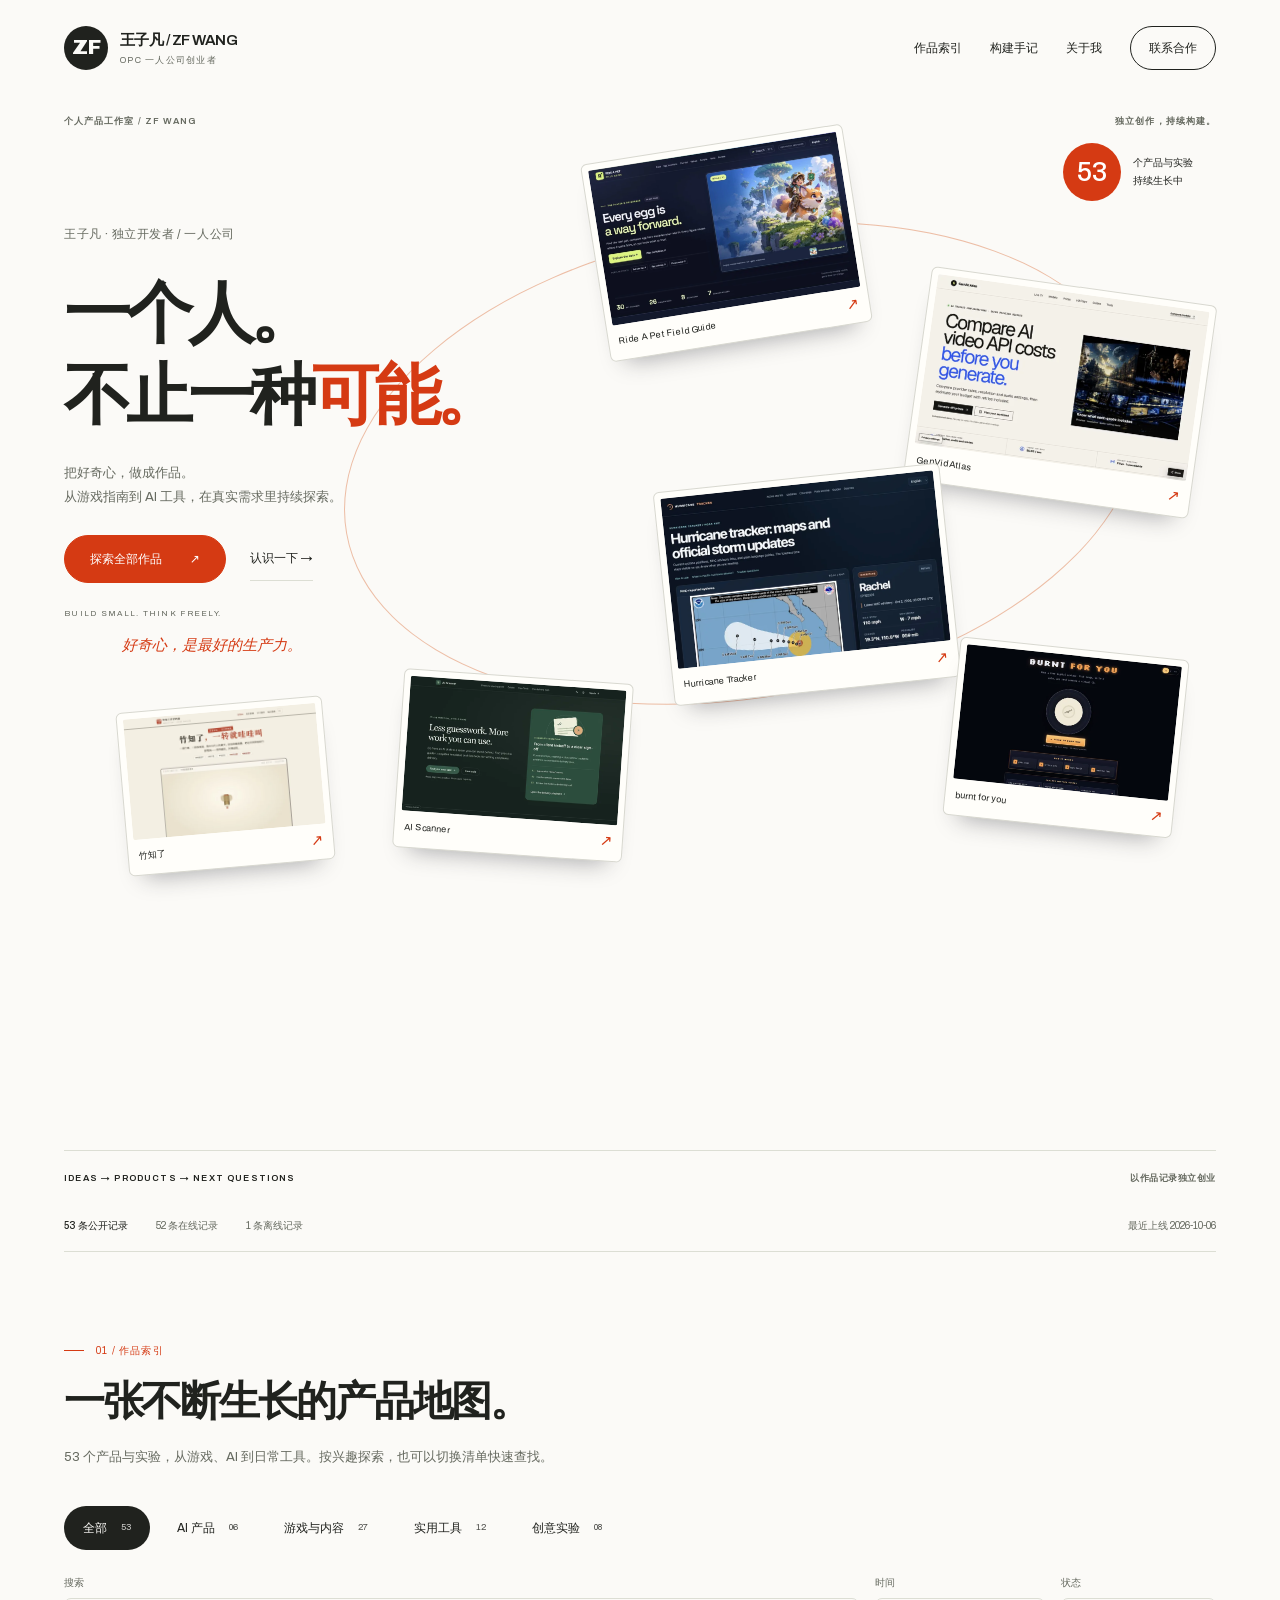
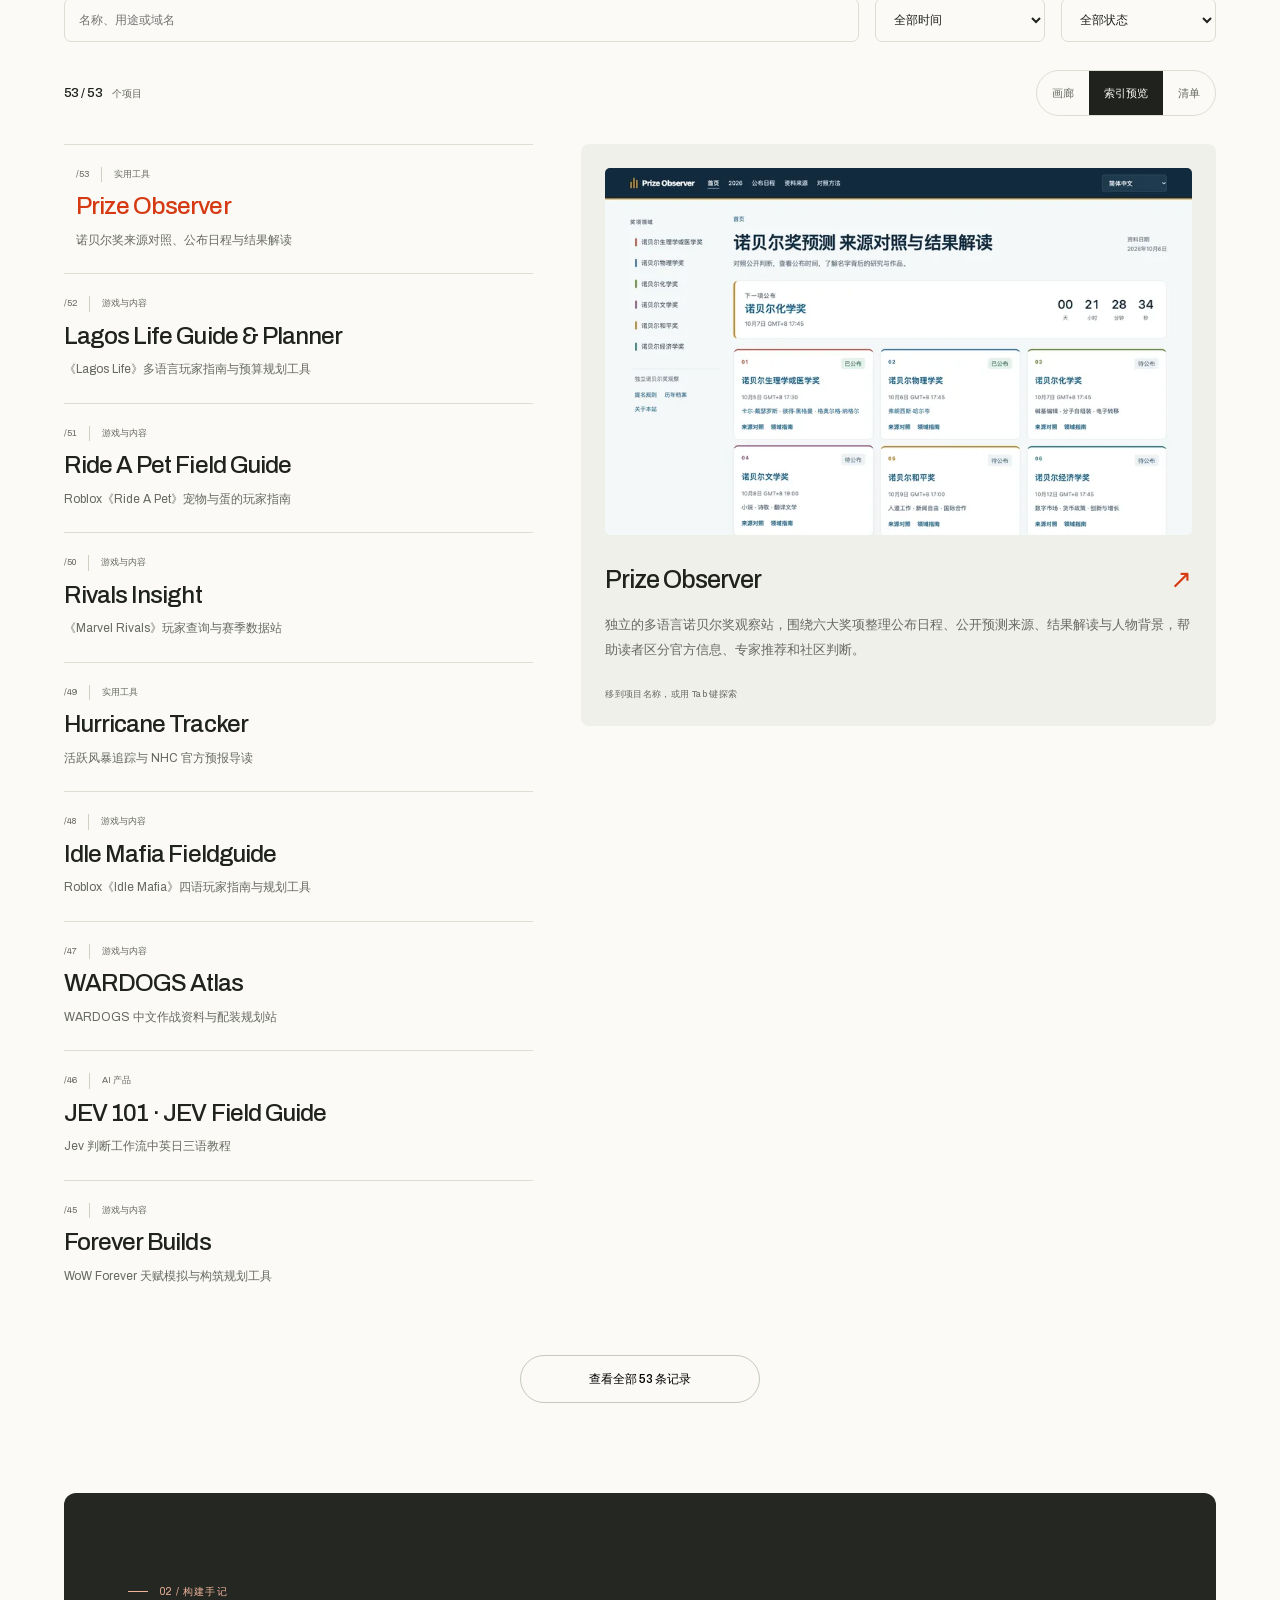
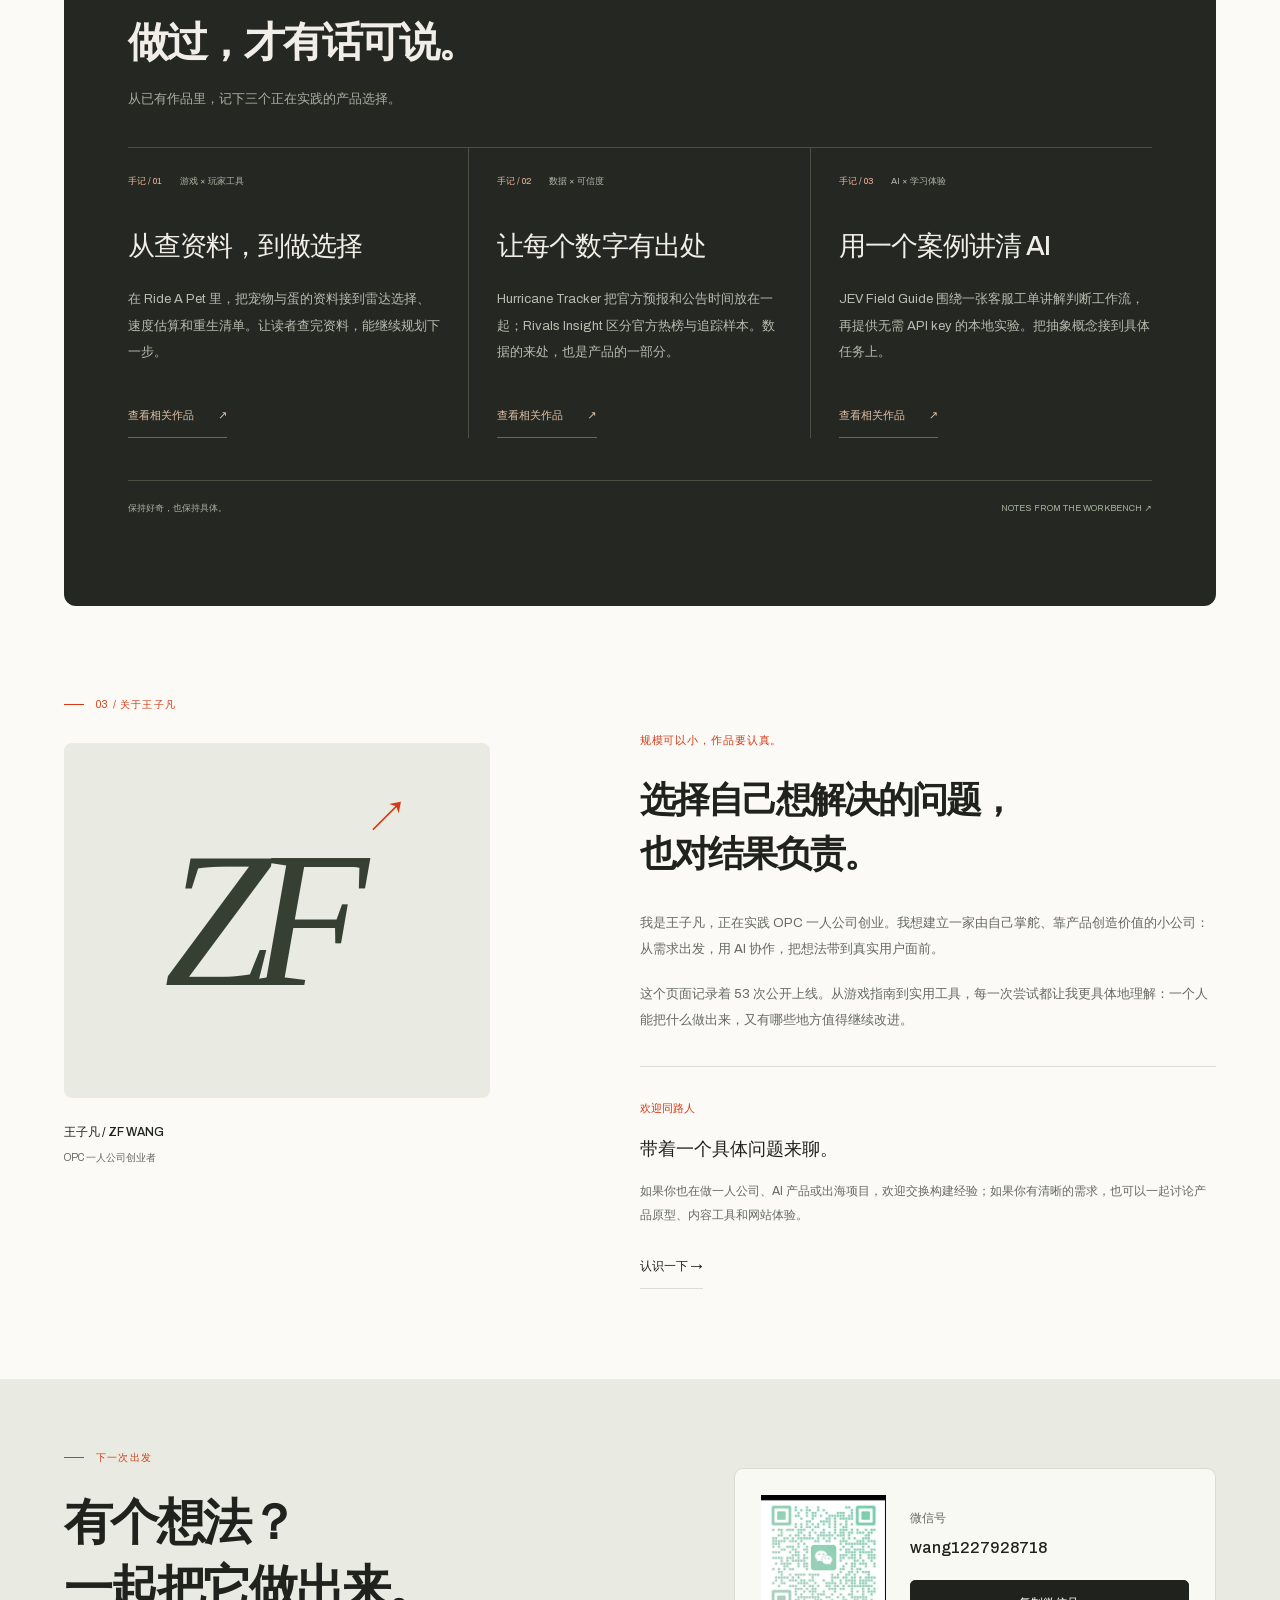
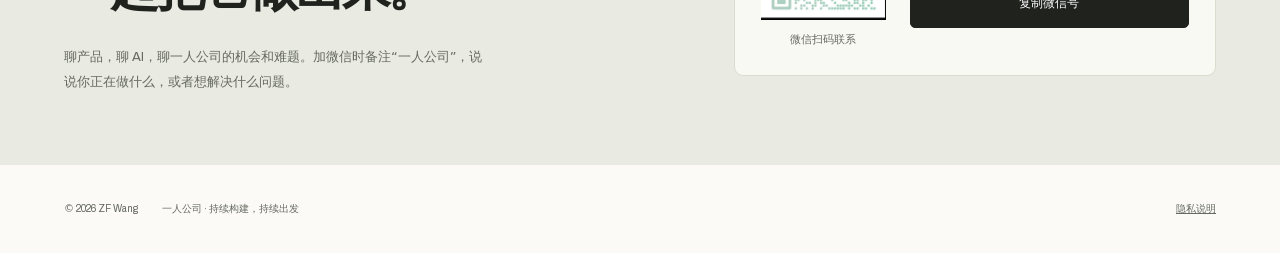
==== commit 5b2c5d05: "Add Prize Observer to the project portfolio" ====
--- a/index.html
+++ b/index.html
@@ -25,7 +25,7 @@
   <link rel="icon" href="favicon.svg" type="image/svg+xml">
   <link rel="stylesheet" href="assets/site.css">
   <script defer data-domain="wangzifan.store" src="https://plausible.shipsolo.io/js/script.js"></script>
-  <script type="application/ld+json">{"@context":"https://schema.org","@graph":[{"@type":"Person","@id":"https://wangzifan.store/#person","name":"王子凡","alternateName":"ZF Wang","url":"https://wangzifan.store/","description":"OPC 一人公司创业者，以 AI、产品与持续发布探索独立创业。"},{"@type":"WebSite","@id":"https://wangzifan.store/#website","url":"https://wangzifan.store/","name":"王子凡（ZF Wang）— 个人产品工作台","inLanguage":"zh-CN","publisher":{"@id":"https://wangzifan.store/#person"}},{"@type":"ItemList","@id":"https://wangzifan.store/#release-ledger","name":"ZF Wang 公开产品发布档案","numberOfItems":52,"itemListOrder":"https://schema.org/ItemListOrderDescending","itemListElement":[{"@type":"ListItem","position":1,"item":{"@type":"CreativeWork","name":"Lagos Life Guide & Planner","datePublished":"2026-10-06","genre":"游戏与内容","additionalProperty":{"@type":"PropertyValue","name":"public status","value":"live"},"url":"https://lagoslife.space/"}},{"@type":"ListItem","position":2,"item":{"@type":"CreativeWork","name":"Ride A Pet Field Guide","datePublished":"2026-10-02","genre":"游戏与内容","additionalProperty":{"@type":"PropertyValue","name":"public status","value":"live"},"url":"https://rideapet.space/"}},{"@type":"ListItem","position":3,"item":{"@type":"CreativeWork","name":"Rivals Insight","datePublished":"2026-10-02","genre":"游戏与内容","additionalProperty":{"@type":"PropertyValue","name":"public status","value":"live"},"url":"https://marvelrivalstracker.site/"}},{"@type":"ListItem","position":4,"item":{"@type":"CreativeWork","name":"Hurricane Tracker","datePublished":"2026-09-28","genre":"实用工具","additionalProperty":{"@type":"PropertyValue","name":"public status","value":"live"},"url":"https://hurricanetracker.site/"}},{"@type":"ListItem","position":5,"item":{"@type":"CreativeWork","name":"Idle Mafia Fieldguide","datePublished":"2026-09-26","genre":"游戏与内容","additionalProperty":{"@type":"PropertyValue","name":"public status","value":"live"},"url":"https://idle-mafia.wiki/"}},{"@type":"ListItem","position":6,"item":{"@type":"CreativeWork","name":"WARDOGS Atlas","datePublished":"2026-09-25","genre":"游戏与内容","additionalProperty":{"@type":"PropertyValue","name":"public status","value":"live"},"url":"https://wardogs.sbs/"}},{"@type":"ListItem","position":7,"item":{"@type":"CreativeWork","name":"JEV 101 · JEV Field Guide","datePublished":"2026-09-25","genre":"AI 产品","additionalProperty":{"@type":"PropertyValue","name":"public status","value":"live"},"url":"https://jev101.site/"}},{"@type":"ListItem","position":8,"item":{"@type":"CreativeWork","name":"Forever Builds","datePublished":"2026-09-15","genre":"游戏与内容","additionalProperty":{"@type":"PropertyValue","name":"public status","value":"live"},"url":"https://wowforever.space/"}},{"@type":"ListItem","position":9,"item":{"@type":"CreativeWork","name":"The Defiant Wiki","datePublished":"2026-09-15","genre":"游戏与内容","additionalProperty":{"@type":"PropertyValue","name":"public status","value":"live"},"url":"https://thedefiantwiki.site/"}},{"@type":"ListItem","position":10,"item":{"@type":"CreativeWork","name":"Command An Army Field Guide","datePublished":"2026-09-15","genre":"游戏与内容","additionalProperty":{"@type":"PropertyValue","name":"public status","value":"live"},"url":"https://commandanarmy.site/"}},{"@type":"ListItem","position":11,"item":{"@type":"CreativeWork","name":"1666 Amsterdam Field Desk","datePublished":"2026-09-12","genre":"游戏与内容","additionalProperty":{"@type":"PropertyValue","name":"public status","value":"live"},"url":"https://1666amsterdam.top/"}},{"@type":"ListItem","position":12,"item":{"@type":"CreativeWork","name":"ParryGrid","datePublished":"2026-09-12","genre":"游戏与内容","additionalProperty":{"@type":"PropertyValue","name":"public status","value":"live"},"url":"https://parrygrid.wiki/"}},{"@type":"ListItem","position":13,"item":{"@type":"CreativeWork","name":"Mimic Party Soundcheck","datePublished":"2026-09-12","genre":"游戏与内容","additionalProperty":{"@type":"PropertyValue","name":"public status","value":"live"},"url":"https://mimicparty.space/"}},{"@type":"ListItem","position":14,"item":{"@type":"CreativeWork","name":"Nightfall Halloween Guides","datePublished":"2026-09-12","genre":"游戏与内容","additionalProperty":{"@type":"PropertyValue","name":"public status","value":"live"},"url":"https://halloweenthegame.top/"}},{"@type":"ListItem","position":15,"item":{"@type":"CreativeWork","name":"Narinig Mo Ba? Guide","datePublished":"2026-09-11","genre":"游戏与内容","additionalProperty":{"@type":"PropertyValue","name":"public status","value":"live"},"url":"https://narinigmoba.top/"}},{"@type":"ListItem","position":16,"item":{"@type":"CreativeWork","name":"Astra Atlas","datePublished":"2026-09-09","genre":"AI 产品","additionalProperty":{"@type":"PropertyValue","name":"public status","value":"live"},"url":"https://gpt6astra.best/"}},{"@type":"ListItem","position":17,"item":{"@type":"CreativeWork","name":"Onimusha Atlas","datePublished":"2026-09-09","genre":"游戏与内容","additionalProperty":{"@type":"PropertyValue","name":"public status","value":"live"},"url":"https://onimushawayofthesword.space/"}},{"@type":"ListItem","position":18,"item":{"@type":"CreativeWork","name":"Dawnwalker Field Guide","datePublished":"2026-09-09","genre":"游戏与内容","additionalProperty":{"@type":"PropertyValue","name":"public status","value":"live"},"url":"https://thebloodofdawnwalker.info/"}},{"@type":"ListItem","position":19,"item":{"@type":"CreativeWork","name":"GenVid Atlas","datePublished":"2026-09-06","genre":"AI 产品","additionalProperty":{"@type":"PropertyValue","name":"public status","value":"live"},"url":"https://genvidatlas.wiki/"}},{"@type":"ListItem","position":20,"item":{"@type":"CreativeWork","name":"Mortal Shell II Wiki","datePublished":"2026-08-25","genre":"游戏与内容","additionalProperty":{"@type":"PropertyValue","name":"public status","value":"live"},"url":"https://mortalshell2.quest/"}},{"@type":"ListItem","position":21,"item":{"@type":"CreativeWork","name":"OxAlpha","datePublished":"2026-08-22","genre":"实用工具","additionalProperty":{"@type":"PropertyValue","name":"public status","value":"live"},"url":"https://oxalpha.site/"}},{"@type":"ListItem","position":22,"item":{"@type":"CreativeWork","name":"The Sinking City 2 Field Guide","datePublished":"2026-08-20","genre":"游戏与内容","additionalProperty":{"@type":"PropertyValue","name":"public status","value":"live"},"url":"https://thesinkingcity2.top/"}},{"@type":"ListItem","position":23,"item":{"@type":"CreativeWork","name":"Chinamaxxing Online","datePublished":"2026-08-20","genre":"创意实验","additionalProperty":{"@type":"PropertyValue","name":"public status","value":"live"},"url":"https://chinamaxxing.site/"}},{"@type":"ListItem","position":24,"item":{"@type":"CreativeWork","name":"HLLV Field Manual","datePublished":"2026-08-18","genre":"游戏与内容","additionalProperty":{"@type":"PropertyValue","name":"public status","value":"live"},"url":"https://hellletloosevietnam.blog/"}},{"@type":"ListItem","position":25,"item":{"@type":"CreativeWork","name":"牛来","datePublished":"2026-08-17","genre":"创意实验","additionalProperty":{"@type":"PropertyValue","name":"public status","value":"live"},"url":"https://niulai.blog/"}},{"@type":"ListItem","position":26,"item":{"@type":"CreativeWork","name":"CraveLoop","datePublished":"2026-08-16","genre":"创意实验","additionalProperty":{"@type":"PropertyValue","name":"public status","value":"live"},"url":"https://foodnevercomes.online/"}},{"@type":"ListItem","position":27,"item":{"@type":"CreativeWork","name":"MatchaFilter","datePublished":"2026-08-16","genre":"实用工具","additionalProperty":{"@type":"PropertyValue","name":"public status","value":"live"},"url":"https://matchafilter.cc/"}},{"@type":"ListItem","position":28,"item":{"@type":"CreativeWork","name":"burnt for you","datePublished":"2026-08-16","genre":"创意实验","additionalProperty":{"@type":"PropertyValue","name":"public status","value":"live"},"url":"https://burncd.xyz/"}},{"@type":"ListItem","position":29,"item":{"@type":"CreativeWork","name":"Polski Piłkarz Simulator","datePublished":"2026-08-16","genre":"游戏与内容","additionalProperty":{"@type":"PropertyValue","name":"public status","value":"offline"}}},{"@type":"ListItem","position":30,"item":{"@type":"CreativeWork","name":"DSH Field Guide","datePublished":"2026-08-15","genre":"实用工具","additionalProperty":{"@type":"PropertyValue","name":"public status","value":"live"},"url":"https://deepseekharness.site/"}},{"@type":"ListItem","position":31,"item":{"@type":"CreativeWork","name":"Remove Matcha Filter","datePublished":"2026-08-12","genre":"实用工具","additionalProperty":{"@type":"PropertyValue","name":"public status","value":"live"},"url":"https://remove-matcha-filter.com/"}},{"@type":"ListItem","position":32,"item":{"@type":"CreativeWork","name":"RSP Editor","datePublished":"2026-08-09","genre":"AI 产品","additionalProperty":{"@type":"PropertyValue","name":"public status","value":"live"},"url":"https://rspeditor.app/"}},{"@type":"ListItem","position":33,"item":{"@type":"CreativeWork","name":"AI Scanner","datePublished":"2026-08-09","genre":"AI 产品","additionalProperty":{"@type":"PropertyValue","name":"public status","value":"live"},"url":"https://aiscanner.run/"}},{"@type":"ListItem","position":34,"item":{"@type":"CreativeWork","name":"Merge a Nuke! Guide","datePublished":"2026-08-08","genre":"游戏与内容","additionalProperty":{"@type":"PropertyValue","name":"public status","value":"live"},"url":"https://mergeanuke.space/"}},{"@type":"ListItem","position":35,"item":{"@type":"CreativeWork","name":"Shift at Midnight Guide","datePublished":"2026-08-05","genre":"游戏与内容","additionalProperty":{"@type":"PropertyValue","name":"public status","value":"live"},"url":"https://shiftatmidnight.blog/"}},{"@type":"ListItem","position":36,"item":{"@type":"CreativeWork","name":"竹知了","datePublished":"2026-08-04","genre":"实用工具","additionalProperty":{"@type":"PropertyValue","name":"public status","value":"live"},"url":"https://zhuzhiliao.buzz/"}},{"@type":"ListItem","position":37,"item":{"@type":"CreativeWork","name":"Cash Flow Lifestyle","datePublished":"2026-08-03","genre":"创意实验","additionalProperty":{"@type":"PropertyValue","name":"public status","value":"live"},"url":"https://cashflow.lifestyle/"}},{"@type":"ListItem","position":38,"item":{"@type":"CreativeWork","name":"HowManySleepsUntil","datePublished":"2026-07-31","genre":"实用工具","additionalProperty":{"@type":"PropertyValue","name":"public status","value":"live"},"url":"https://howmanysleepsuntil.rest/"}},{"@type":"ListItem","position":39,"item":{"@type":"CreativeWork","name":"IsItDown","datePublished":"2026-07-31","genre":"实用工具","additionalProperty":{"@type":"PropertyValue","name":"public status","value":"live"},"url":"https://isitdown.click/"}},{"@type":"ListItem","position":40,"item":{"@type":"CreativeWork","name":"CopyPlaintext","datePublished":"2026-07-31","genre":"实用工具","additionalProperty":{"@type":"PropertyValue","name":"public status","value":"live"},"url":"https://copyplaintext.com/"}},{"@type":"ListItem","position":41,"item":{"@type":"CreativeWork","name":"DragonSword Wiki","datePublished":"2026-07-29","genre":"游戏与内容","additionalProperty":{"@type":"PropertyValue","name":"public status","value":"live"},"url":"https://dragonswordawakening.fun/"}},{"@type":"ListItem","position":42,"item":{"@type":"CreativeWork","name":"SpiritVale Wiki","datePublished":"2026-07-28","genre":"游戏与内容","additionalProperty":{"@type":"PropertyValue","name":"public status","value":"live"},"url":"https://spiritvale.blog/"}},{"@type":"ListItem","position":43,"item":{"@type":"CreativeWork","name":"Rot Check","datePublished":"2026-07-26","genre":"创意实验","additionalProperty":{"@type":"PropertyValue","name":"public status","value":"live"},"url":"https://rotcheck.cyou/"}},{"@type":"ListItem","position":44,"item":{"@type":"CreativeWork","name":"Chinese Coins Atlas","datePublished":"2026-07-26","genre":"创意实验","additionalProperty":{"@type":"PropertyValue","name":"public status","value":"live"},"url":"https://chinesecashcoins.wiki/"}},{"@type":"ListItem","position":45,"item":{"@type":"CreativeWork","name":"TaskbarHeroWiki","datePublished":"2026-07-26","genre":"游戏与内容","additionalProperty":{"@type":"PropertyValue","name":"public status","value":"live"},"url":"https://taskbarherowiki.best/"}},{"@type":"ListItem","position":46,"item":{"@type":"CreativeWork","name":"All Wishes Come True","datePublished":"2026-07-25","genre":"创意实验","additionalProperty":{"@type":"PropertyValue","name":"public status","value":"live"},"url":"https://allwishescometrue.site/"}},{"@type":"ListItem","position":47,"item":{"@type":"CreativeWork","name":"llmstxt","datePublished":"2026-07-18","genre":"实用工具","additionalProperty":{"@type":"PropertyValue","name":"public status","value":"live"},"url":"https://llmstxt.best/"}},{"@type":"ListItem","position":48,"item":{"@type":"CreativeWork","name":"CodexSkin.space","datePublished":"2026-07-17","genre":"实用工具","additionalProperty":{"@type":"PropertyValue","name":"public status","value":"live"},"url":"https://codexskin.space/"}},{"@type":"ListItem","position":49,"item":{"@type":"CreativeWork","name":"PalworldMap","datePublished":"2026-07-14","genre":"游戏与内容","additionalProperty":{"@type":"PropertyValue","name":"public status","value":"live"},"url":"https://palworldmap.best/"}},{"@type":"ListItem","position":50,"item":{"@type":"CreativeWork","name":"FalloutDay","datePublished":"2026-07-12","genre":"游戏与内容","additionalProperty":{"@type":"PropertyValue","name":"public status","value":"live"},"url":"https://falloutday.online/"}},{"@type":"ListItem","position":51,"item":{"@type":"CreativeWork","name":"Build a Hooper","datePublished":"2026-07-12","genre":"游戏与内容","additionalProperty":{"@type":"PropertyValue","name":"public status","value":"live"},"url":"https://buildahooper.best/"}},{"@type":"ListItem","position":52,"item":{"@type":"CreativeWork","name":"AIStoryNest","datePublished":"2026-07-12","genre":"AI 产品","additionalProperty":{"@type":"PropertyValue","name":"public status","value":"live"},"url":"https://aistorynest.mom/"}}]}]}</script>
+  <script type="application/ld+json">{"@context":"https://schema.org","@graph":[{"@type":"Person","@id":"https://wangzifan.store/#person","name":"王子凡","alternateName":"ZF Wang","url":"https://wangzifan.store/","description":"OPC 一人公司创业者，以 AI、产品与持续发布探索独立创业。"},{"@type":"WebSite","@id":"https://wangzifan.store/#website","url":"https://wangzifan.store/","name":"王子凡（ZF Wang）— 个人产品工作台","inLanguage":"zh-CN","publisher":{"@id":"https://wangzifan.store/#person"}},{"@type":"ItemList","@id":"https://wangzifan.store/#release-ledger","name":"ZF Wang 公开产品发布档案","numberOfItems":53,"itemListOrder":"https://schema.org/ItemListOrderDescending","itemListElement":[{"@type":"ListItem","position":1,"item":{"@type":"CreativeWork","name":"Prize Observer","datePublished":"2026-10-06","genre":"实用工具","additionalProperty":{"@type":"PropertyValue","name":"public status","value":"live"},"url":"https://prizeeye.site/"}},{"@type":"ListItem","position":2,"item":{"@type":"CreativeWork","name":"Lagos Life Guide & Planner","datePublished":"2026-10-06","genre":"游戏与内容","additionalProperty":{"@type":"PropertyValue","name":"public status","value":"live"},"url":"https://lagoslife.space/"}},{"@type":"ListItem","position":3,"item":{"@type":"CreativeWork","name":"Ride A Pet Field Guide","datePublished":"2026-10-02","genre":"游戏与内容","additionalProperty":{"@type":"PropertyValue","name":"public status","value":"live"},"url":"https://rideapet.space/"}},{"@type":"ListItem","position":4,"item":{"@type":"CreativeWork","name":"Rivals Insight","datePublished":"2026-10-02","genre":"游戏与内容","additionalProperty":{"@type":"PropertyValue","name":"public status","value":"live"},"url":"https://marvelrivalstracker.site/"}},{"@type":"ListItem","position":5,"item":{"@type":"CreativeWork","name":"Hurricane Tracker","datePublished":"2026-09-28","genre":"实用工具","additionalProperty":{"@type":"PropertyValue","name":"public status","value":"live"},"url":"https://hurricanetracker.site/"}},{"@type":"ListItem","position":6,"item":{"@type":"CreativeWork","name":"Idle Mafia Fieldguide","datePublished":"2026-09-26","genre":"游戏与内容","additionalProperty":{"@type":"PropertyValue","name":"public status","value":"live"},"url":"https://idle-mafia.wiki/"}},{"@type":"ListItem","position":7,"item":{"@type":"CreativeWork","name":"WARDOGS Atlas","datePublished":"2026-09-25","genre":"游戏与内容","additionalProperty":{"@type":"PropertyValue","name":"public status","value":"live"},"url":"https://wardogs.sbs/"}},{"@type":"ListItem","position":8,"item":{"@type":"CreativeWork","name":"JEV 101 · JEV Field Guide","datePublished":"2026-09-25","genre":"AI 产品","additionalProperty":{"@type":"PropertyValue","name":"public status","value":"live"},"url":"https://jev101.site/"}},{"@type":"ListItem","position":9,"item":{"@type":"CreativeWork","name":"Forever Builds","datePublished":"2026-09-15","genre":"游戏与内容","additionalProperty":{"@type":"PropertyValue","name":"public status","value":"live"},"url":"https://wowforever.space/"}},{"@type":"ListItem","position":10,"item":{"@type":"CreativeWork","name":"The Defiant Wiki","datePublished":"2026-09-15","genre":"游戏与内容","additionalProperty":{"@type":"PropertyValue","name":"public status","value":"live"},"url":"https://thedefiantwiki.site/"}},{"@type":"ListItem","position":11,"item":{"@type":"CreativeWork","name":"Command An Army Field Guide","datePublished":"2026-09-15","genre":"游戏与内容","additionalProperty":{"@type":"PropertyValue","name":"public status","value":"live"},"url":"https://commandanarmy.site/"}},{"@type":"ListItem","position":12,"item":{"@type":"CreativeWork","name":"1666 Amsterdam Field Desk","datePublished":"2026-09-12","genre":"游戏与内容","additionalProperty":{"@type":"PropertyValue","name":"public status","value":"live"},"url":"https://1666amsterdam.top/"}},{"@type":"ListItem","position":13,"item":{"@type":"CreativeWork","name":"ParryGrid","datePublished":"2026-09-12","genre":"游戏与内容","additionalProperty":{"@type":"PropertyValue","name":"public status","value":"live"},"url":"https://parrygrid.wiki/"}},{"@type":"ListItem","position":14,"item":{"@type":"CreativeWork","name":"Mimic Party Soundcheck","datePublished":"2026-09-12","genre":"游戏与内容","additionalProperty":{"@type":"PropertyValue","name":"public status","value":"live"},"url":"https://mimicparty.space/"}},{"@type":"ListItem","position":15,"item":{"@type":"CreativeWork","name":"Nightfall Halloween Guides","datePublished":"2026-09-12","genre":"游戏与内容","additionalProperty":{"@type":"PropertyValue","name":"public status","value":"live"},"url":"https://halloweenthegame.top/"}},{"@type":"ListItem","position":16,"item":{"@type":"CreativeWork","name":"Narinig Mo Ba? Guide","datePublished":"2026-09-11","genre":"游戏与内容","additionalProperty":{"@type":"PropertyValue","name":"public status","value":"live"},"url":"https://narinigmoba.top/"}},{"@type":"ListItem","position":17,"item":{"@type":"CreativeWork","name":"Astra Atlas","datePublished":"2026-09-09","genre":"AI 产品","additionalProperty":{"@type":"PropertyValue","name":"public status","value":"live"},"url":"https://gpt6astra.best/"}},{"@type":"ListItem","position":18,"item":{"@type":"CreativeWork","name":"Onimusha Atlas","datePublished":"2026-09-09","genre":"游戏与内容","additionalProperty":{"@type":"PropertyValue","name":"public status","value":"live"},"url":"https://onimushawayofthesword.space/"}},{"@type":"ListItem","position":19,"item":{"@type":"CreativeWork","name":"Dawnwalker Field Guide","datePublished":"2026-09-09","genre":"游戏与内容","additionalProperty":{"@type":"PropertyValue","name":"public status","value":"live"},"url":"https://thebloodofdawnwalker.info/"}},{"@type":"ListItem","position":20,"item":{"@type":"CreativeWork","name":"GenVid Atlas","datePublished":"2026-09-06","genre":"AI 产品","additionalProperty":{"@type":"PropertyValue","name":"public status","value":"live"},"url":"https://genvidatlas.wiki/"}},{"@type":"ListItem","position":21,"item":{"@type":"CreativeWork","name":"Mortal Shell II Wiki","datePublished":"2026-08-25","genre":"游戏与内容","additionalProperty":{"@type":"PropertyValue","name":"public status","value":"live"},"url":"https://mortalshell2.quest/"}},{"@type":"ListItem","position":22,"item":{"@type":"CreativeWork","name":"OxAlpha","datePublished":"2026-08-22","genre":"实用工具","additionalProperty":{"@type":"PropertyValue","name":"public status","value":"live"},"url":"https://oxalpha.site/"}},{"@type":"ListItem","position":23,"item":{"@type":"CreativeWork","name":"The Sinking City 2 Field Guide","datePublished":"2026-08-20","genre":"游戏与内容","additionalProperty":{"@type":"PropertyValue","name":"public status","value":"live"},"url":"https://thesinkingcity2.top/"}},{"@type":"ListItem","position":24,"item":{"@type":"CreativeWork","name":"Chinamaxxing Online","datePublished":"2026-08-20","genre":"创意实验","additionalProperty":{"@type":"PropertyValue","name":"public status","value":"live"},"url":"https://chinamaxxing.site/"}},{"@type":"ListItem","position":25,"item":{"@type":"CreativeWork","name":"HLLV Field Manual","datePublished":"2026-08-18","genre":"游戏与内容","additionalProperty":{"@type":"PropertyValue","name":"public status","value":"live"},"url":"https://hellletloosevietnam.blog/"}},{"@type":"ListItem","position":26,"item":{"@type":"CreativeWork","name":"牛来","datePublished":"2026-08-17","genre":"创意实验","additionalProperty":{"@type":"PropertyValue","name":"public status","value":"live"},"url":"https://niulai.blog/"}},{"@type":"ListItem","position":27,"item":{"@type":"CreativeWork","name":"CraveLoop","datePublished":"2026-08-16","genre":"创意实验","additionalProperty":{"@type":"PropertyValue","name":"public status","value":"live"},"url":"https://foodnevercomes.online/"}},{"@type":"ListItem","position":28,"item":{"@type":"CreativeWork","name":"MatchaFilter","datePublished":"2026-08-16","genre":"实用工具","additionalProperty":{"@type":"PropertyValue","name":"public status","value":"live"},"url":"https://matchafilter.cc/"}},{"@type":"ListItem","position":29,"item":{"@type":"CreativeWork","name":"burnt for you","datePublished":"2026-08-16","genre":"创意实验","additionalProperty":{"@type":"PropertyValue","name":"public status","value":"live"},"url":"https://burncd.xyz/"}},{"@type":"ListItem","position":30,"item":{"@type":"CreativeWork","name":"Polski Piłkarz Simulator","datePublished":"2026-08-16","genre":"游戏与内容","additionalProperty":{"@type":"PropertyValue","name":"public status","value":"offline"}}},{"@type":"ListItem","position":31,"item":{"@type":"CreativeWork","name":"DSH Field Guide","datePublished":"2026-08-15","genre":"实用工具","additionalProperty":{"@type":"PropertyValue","name":"public status","value":"live"},"url":"https://deepseekharness.site/"}},{"@type":"ListItem","position":32,"item":{"@type":"CreativeWork","name":"Remove Matcha Filter","datePublished":"2026-08-12","genre":"实用工具","additionalProperty":{"@type":"PropertyValue","name":"public status","value":"live"},"url":"https://remove-matcha-filter.com/"}},{"@type":"ListItem","position":33,"item":{"@type":"CreativeWork","name":"RSP Editor","datePublished":"2026-08-09","genre":"AI 产品","additionalProperty":{"@type":"PropertyValue","name":"public status","value":"live"},"url":"https://rspeditor.app/"}},{"@type":"ListItem","position":34,"item":{"@type":"CreativeWork","name":"AI Scanner","datePublished":"2026-08-09","genre":"AI 产品","additionalProperty":{"@type":"PropertyValue","name":"public status","value":"live"},"url":"https://aiscanner.run/"}},{"@type":"ListItem","position":35,"item":{"@type":"CreativeWork","name":"Merge a Nuke! Guide","datePublished":"2026-08-08","genre":"游戏与内容","additionalProperty":{"@type":"PropertyValue","name":"public status","value":"live"},"url":"https://mergeanuke.space/"}},{"@type":"ListItem","position":36,"item":{"@type":"CreativeWork","name":"Shift at Midnight Guide","datePublished":"2026-08-05","genre":"游戏与内容","additionalProperty":{"@type":"PropertyValue","name":"public status","value":"live"},"url":"https://shiftatmidnight.blog/"}},{"@type":"ListItem","position":37,"item":{"@type":"CreativeWork","name":"竹知了","datePublished":"2026-08-04","genre":"实用工具","additionalProperty":{"@type":"PropertyValue","name":"public status","value":"live"},"url":"https://zhuzhiliao.buzz/"}},{"@type":"ListItem","position":38,"item":{"@type":"CreativeWork","name":"Cash Flow Lifestyle","datePublished":"2026-08-03","genre":"创意实验","additionalProperty":{"@type":"PropertyValue","name":"public status","value":"live"},"url":"https://cashflow.lifestyle/"}},{"@type":"ListItem","position":39,"item":{"@type":"CreativeWork","name":"HowManySleepsUntil","datePublished":"2026-07-31","genre":"实用工具","additionalProperty":{"@type":"PropertyValue","name":"public status","value":"live"},"url":"https://howmanysleepsuntil.rest/"}},{"@type":"ListItem","position":40,"item":{"@type":"CreativeWork","name":"IsItDown","datePublished":"2026-07-31","genre":"实用工具","additionalProperty":{"@type":"PropertyValue","name":"public status","value":"live"},"url":"https://isitdown.click/"}},{"@type":"ListItem","position":41,"item":{"@type":"CreativeWork","name":"CopyPlaintext","datePublished":"2026-07-31","genre":"实用工具","additionalProperty":{"@type":"PropertyValue","name":"public status","value":"live"},"url":"https://copyplaintext.com/"}},{"@type":"ListItem","position":42,"item":{"@type":"CreativeWork","name":"DragonSword Wiki","datePublished":"2026-07-29","genre":"游戏与内容","additionalProperty":{"@type":"PropertyValue","name":"public status","value":"live"},"url":"https://dragonswordawakening.fun/"}},{"@type":"ListItem","position":43,"item":{"@type":"CreativeWork","name":"SpiritVale Wiki","datePublished":"2026-07-28","genre":"游戏与内容","additionalProperty":{"@type":"PropertyValue","name":"public status","value":"live"},"url":"https://spiritvale.blog/"}},{"@type":"ListItem","position":44,"item":{"@type":"CreativeWork","name":"Rot Check","datePublished":"2026-07-26","genre":"创意实验","additionalProperty":{"@type":"PropertyValue","name":"public status","value":"live"},"url":"https://rotcheck.cyou/"}},{"@type":"ListItem","position":45,"item":{"@type":"CreativeWork","name":"Chinese Coins Atlas","datePublished":"2026-07-26","genre":"创意实验","additionalProperty":{"@type":"PropertyValue","name":"public status","value":"live"},"url":"https://chinesecashcoins.wiki/"}},{"@type":"ListItem","position":46,"item":{"@type":"CreativeWork","name":"TaskbarHeroWiki","datePublished":"2026-07-26","genre":"游戏与内容","additionalProperty":{"@type":"PropertyValue","name":"public status","value":"live"},"url":"https://taskbarherowiki.best/"}},{"@type":"ListItem","position":47,"item":{"@type":"CreativeWork","name":"All Wishes Come True","datePublished":"2026-07-25","genre":"创意实验","additionalProperty":{"@type":"PropertyValue","name":"public status","value":"live"},"url":"https://allwishescometrue.site/"}},{"@type":"ListItem","position":48,"item":{"@type":"CreativeWork","name":"llmstxt","datePublished":"2026-07-18","genre":"实用工具","additionalProperty":{"@type":"PropertyValue","name":"public status","value":"live"},"url":"https://llmstxt.best/"}},{"@type":"ListItem","position":49,"item":{"@type":"CreativeWork","name":"CodexSkin.space","datePublished":"2026-07-17","genre":"实用工具","additionalProperty":{"@type":"PropertyValue","name":"public status","value":"live"},"url":"https://codexskin.space/"}},{"@type":"ListItem","position":50,"item":{"@type":"CreativeWork","name":"PalworldMap","datePublished":"2026-07-14","genre":"游戏与内容","additionalProperty":{"@type":"PropertyValue","name":"public status","value":"live"},"url":"https://palworldmap.best/"}},{"@type":"ListItem","position":51,"item":{"@type":"CreativeWork","name":"FalloutDay","datePublished":"2026-07-12","genre":"游戏与内容","additionalProperty":{"@type":"PropertyValue","name":"public status","value":"live"},"url":"https://falloutday.online/"}},{"@type":"ListItem","position":52,"item":{"@type":"CreativeWork","name":"Build a Hooper","datePublished":"2026-07-12","genre":"游戏与内容","additionalProperty":{"@type":"PropertyValue","name":"public status","value":"live"},"url":"https://buildahooper.best/"}},{"@type":"ListItem","position":53,"item":{"@type":"CreativeWork","name":"AIStoryNest","datePublished":"2026-07-12","genre":"AI 产品","additionalProperty":{"@type":"PropertyValue","name":"public status","value":"live"},"url":"https://aistorynest.mom/"}}]}]}</script>
   <script defer src="assets/site.js"></script>
 </head>
 <body class="journal-home">
@@ -54,7 +54,7 @@
           <div class="hero-actions"><a class="button button-primary" href="#ledger">探索全部作品 <span aria-hidden="true">↗</span></a><a class="text-link" href="#contact">认识一下 →</a></div>
           <p class="hero-signature">BUILD SMALL. THINK FREELY.</p>
         </div>
-        <div class="orbit-label"><strong>52</strong><span>个产品与实验<br>持续生长中</span></div>
+        <div class="orbit-label"><strong>53</strong><span>个产品与实验<br>持续生长中</span></div>
         <div class="orbit-line" aria-hidden="true"></div>
         <a class="orbit-project orbit-0" data-project-open="51" href="https://rideapet.space/" target="_blank" rel="noopener noreferrer" style="--start-x:46%;--start-y:2%;--start-angle:-9deg;--start-width:23%;--end-x:0.0%;" aria-label="查看 Ride A Pet Field Guide 项目"><span class="orbit-surface"><img src="assets/projects/project-51.webp" width="800" height="500" alt="Ride A Pet Field Guide 真实页面" decoding="async"><span class="orbit-project-label"><span>Ride A Pet Field Guide</span><span aria-hidden="true">↗</span></span></span></a><a class="orbit-project orbit-1" data-project-open="34" href="https://genvidatlas.wiki/" target="_blank" rel="noopener noreferrer" style="--start-x:74%;--start-y:22%;--start-angle:8deg;--start-width:25%;--end-x:16.9%;" aria-label="查看 GenVid Atlas 项目"><span class="orbit-surface"><img src="assets/projects/project-34.webp" width="800" height="500" alt="GenVid Atlas 真实页面" decoding="async"><span class="orbit-project-label"><span>GenVid Atlas</span><span aria-hidden="true">↗</span></span></span></a><a class="orbit-project orbit-2" data-project-open="49" href="https://hurricanetracker.site/" target="_blank" rel="noopener noreferrer" style="--start-x:52%;--start-y:49%;--start-angle:-6deg;--start-width:25%;--end-x:33.8%;" aria-label="查看 Hurricane Tracker 项目"><span class="orbit-surface"><img src="assets/projects/project-49.webp" width="800" height="500" alt="Hurricane Tracker 真实页面" decoding="async"><span class="orbit-project-label"><span>Hurricane Tracker</span><span aria-hidden="true">↗</span></span></span></a><a class="orbit-project orbit-3" data-project-open="25" href="https://burncd.xyz/" target="_blank" rel="noopener noreferrer" style="--start-x:77%;--start-y:73%;--start-angle:6deg;--start-width:20%;--end-x:50.699999999999996%;" aria-label="查看 burnt for you 项目"><span class="orbit-surface"><img src="assets/projects/project-25.webp" width="800" height="500" alt="burnt for you 真实页面" decoding="async"><span class="orbit-project-label"><span>burnt for you</span><span aria-hidden="true">↗</span></span></span></a><a class="orbit-project orbit-4" data-project-open="20" href="https://aiscanner.run/" target="_blank" rel="noopener noreferrer" style="--start-x:29%;--start-y:77%;--start-angle:4deg;--start-width:20%;--end-x:67.6%;" aria-label="查看 AI Scanner 项目"><span class="orbit-surface"><img src="assets/projects/project-20.webp" width="800" height="500" alt="AI Scanner 真实页面" decoding="async"><span class="orbit-project-label"><span>AI Scanner</span><span aria-hidden="true">↗</span></span></span></a><a class="orbit-project orbit-5" data-project-open="17" href="https://zhuzhiliao.buzz/" target="_blank" rel="noopener noreferrer" style="--start-x:5%;--start-y:81%;--start-angle:-5deg;--start-width:18%;--end-x:84.5%;" aria-label="查看 竹知了 项目"><span class="orbit-surface"><img src="assets/projects/project-17.webp" width="800" height="500" alt="竹知了 真实页面" decoding="async"><span class="orbit-project-label"><span>竹知了</span><span aria-hidden="true">↗</span></span></span></a>
         <span class="orbit-caption">好奇心，是最好的生产力。</span>
@@ -63,8 +63,8 @@
     </section>
 
     <section class="studio-status" aria-label="公开发布状态">
-      <span data-status="releases">52 条公开记录</span>
-      <span data-status="live">51 条在线记录</span>
+      <span data-status="releases">53 条公开记录</span>
+      <span data-status="live">52 条在线记录</span>
       <span data-status="offline">1 条离线记录</span>
       <span>最近上线 2026-10-06</span>
     </section>
@@ -72,16 +72,24 @@
     <section class="section ledger" id="ledger" aria-labelledby="ledger-title">
       <div class="section-heading">
         <p class="section-no">01 / 作品索引</p>
-        <div><h2 id="ledger-title">一张不断生长的产品地图。</h2><p>52 个产品与实验，从游戏、AI 到日常工具。按兴趣探索，也可以切换清单快速查找。</p></div>
+        <div><h2 id="ledger-title">一张不断生长的产品地图。</h2><p>53 个产品与实验，从游戏、AI 到日常工具。按兴趣探索，也可以切换清单快速查找。</p></div>
       </div>
       <div class="ledger-tools" hidden aria-label="筛选发布档案">
-        <div class="ledger-filters" role="group" aria-label="按产品类型筛选"><button type="button" class="ledger-filter is-active" data-ledger-filter="all" aria-pressed="true">全部<span>52</span></button><button type="button" class="ledger-filter" data-ledger-filter="ai" aria-pressed="false">AI 产品<span>06</span></button><button type="button" class="ledger-filter" data-ledger-filter="game" aria-pressed="false">游戏与内容<span>27</span></button><button type="button" class="ledger-filter" data-ledger-filter="tool" aria-pressed="false">实用工具<span>11</span></button><button type="button" class="ledger-filter" data-ledger-filter="creative" aria-pressed="false">创意实验<span>08</span></button></div>
+        <div class="ledger-filters" role="group" aria-label="按产品类型筛选"><button type="button" class="ledger-filter is-active" data-ledger-filter="all" aria-pressed="true">全部<span>53</span></button><button type="button" class="ledger-filter" data-ledger-filter="ai" aria-pressed="false">AI 产品<span>06</span></button><button type="button" class="ledger-filter" data-ledger-filter="game" aria-pressed="false">游戏与内容<span>27</span></button><button type="button" class="ledger-filter" data-ledger-filter="tool" aria-pressed="false">实用工具<span>12</span></button><button type="button" class="ledger-filter" data-ledger-filter="creative" aria-pressed="false">创意实验<span>08</span></button></div>
         <label class="search-field" for="ledger-search"><span>搜索</span><input id="ledger-search" type="search" placeholder="名称、用途或域名" autocomplete="off"></label>
         <label class="period-field" for="ledger-period"><span>时间</span><select id="ledger-period"><option value="all">全部时间</option><option value="2026">2026 年</option><option value="2026-10">2026 年 10 月</option><option value="2026-09">2026 年 9 月</option><option value="2026-08">2026 年 8 月</option><option value="2026-07">2026 年 7 月</option></select></label>
         <label class="status-field" for="ledger-status"><span>状态</span><select id="ledger-status"><option value="all">全部状态</option><option value="live">在线记录</option><option value="offline">离线记录</option></select></label>
       </div>
-      <div class="ledger-summary"><div><strong id="ledger-count" aria-live="polite">52 / 52</strong><span>个项目</span></div><div class="view-switch" role="group" aria-label="作品展示方式" hidden><button type="button" data-view="wall" aria-pressed="true">画廊</button><button type="button" data-view="exhibit" aria-pressed="false">索引预览</button><button type="button" data-view="list" aria-pressed="false">清单</button></div></div>
-      <div class="ledger-exhibit"><div class="ledger-list" id="ledger-list"><article class="ledger-row" data-ledger-id="52" id="project-52" data-ledger-period="2026-10" data-ledger-category="game" data-ledger-status="live" data-ledger-search="lagos life guide &amp; planner 《lagos life》多语言玩家指南与预算规划工具 lagoslife.space"><a class="ledger-main" href="https://lagoslife.space/" target="_blank" rel="noopener noreferrer"><span class="project-window">
+      <div class="ledger-summary"><div><strong id="ledger-count" aria-live="polite">53 / 53</strong><span>个项目</span></div><div class="view-switch" role="group" aria-label="作品展示方式" hidden><button type="button" data-view="wall" aria-pressed="true">画廊</button><button type="button" data-view="exhibit" aria-pressed="false">索引预览</button><button type="button" data-view="list" aria-pressed="false">清单</button></div></div>
+      <div class="ledger-exhibit"><div class="ledger-list" id="ledger-list"><article class="ledger-row" data-ledger-id="53" id="project-53" data-ledger-period="2026-10" data-ledger-category="tool" data-ledger-status="live" data-ledger-search="prize observer 诺贝尔奖来源对照、公布日程与结果解读 prizeeye.site"><a class="ledger-main" href="https://prizeeye.site/" target="_blank" rel="noopener noreferrer"><span class="project-window">
+              <span class="window-bar"><span class="ledger-domain">prizeeye.site</span><span class="card-read">访问网站 ↗</span></span>
+              <img src="assets/projects/project-53.webp" width="800" height="500" alt="Prize Observer 项目截图" loading="lazy" decoding="async">
+            </span>
+            <span class="project-info">
+              <span class="project-kicker"><span class="project-number">/53</span><span class="ledger-category">实用工具</span></span>
+              <span class="ledger-name"><strong>Prize Observer</strong><small>诺贝尔奖来源对照、公布日程与结果解读</small></span>
+              <span class="project-footer"><span class="ledger-date">2026-10-06</span><span class="ledger-state is-live"><i aria-hidden="true"></i>在线记录</span></span>
+            </span></a></article><article class="ledger-row" data-ledger-id="52" id="project-52" data-ledger-period="2026-10" data-ledger-category="game" data-ledger-status="live" data-ledger-search="lagos life guide &amp; planner 《lagos life》多语言玩家指南与预算规划工具 lagoslife.space"><a class="ledger-main" href="https://lagoslife.space/" target="_blank" rel="noopener noreferrer"><span class="project-window">
               <span class="window-bar"><span class="ledger-domain">lagoslife.space</span><span class="card-read">访问网站 ↗</span></span>
               <img src="assets/projects/project-52.webp" width="800" height="500" alt="Lagos Life Guide &amp; Planner 项目截图" loading="lazy" decoding="async">
             </span>
@@ -497,9 +505,9 @@
               <span class="project-kicker"><span class="project-number">/01</span><span class="ledger-category">AI 产品</span></span>
               <span class="ledger-name"><strong>AIStoryNest</strong><small>睡前故事生成站</small></span>
               <span class="project-footer"><span class="ledger-date">2026-07-12</span><span class="ledger-state is-live"><i aria-hidden="true"></i>在线记录</span></span>
-            </span></a></article></div><aside class="ledger-preview" id="ledger-preview" hidden aria-label="当前项目预览"><button type="button" class="preview-open" data-project-open="52" aria-label="打开当前项目详情"><img id="preview-image" src="assets/projects/project-52.webp" width="800" height="500" alt="Lagos Life Guide &amp; Planner 项目预览"><span class="preview-caption"><strong id="preview-title">Lagos Life Guide &amp; Planner</strong><span aria-hidden="true">↗</span></span></button><p id="preview-summary">面向《Lagos Life》浏览器生活模拟游戏玩家的独立指南，整合新手路线、职业晋升、住房与地点资料，并提供每周虚拟收支估算和方案对比工具。</p><span class="preview-hint">移到项目名称，或用 Tab 键探索</span></aside></div>
+            </span></a></article></div><aside class="ledger-preview" id="ledger-preview" hidden aria-label="当前项目预览"><button type="button" class="preview-open" data-project-open="53" aria-label="打开当前项目详情"><img id="preview-image" src="assets/projects/project-53.webp" width="800" height="500" alt="Prize Observer 项目预览"><span class="preview-caption"><strong id="preview-title">Prize Observer</strong><span aria-hidden="true">↗</span></span></button><p id="preview-summary">独立的多语言诺贝尔奖观察站，围绕六大奖项整理公布日程、公开预测来源、结果解读与人物背景，帮助读者区分官方信息、专家推荐和社区判断。</p><span class="preview-hint">移到项目名称，或用 Tab 键探索</span></aside></div>
       <p class="ledger-empty" id="ledger-empty" role="status" hidden>没有匹配记录，试试别的关键词或筛选。</p>
-      <button class="button ledger-more" type="button" id="ledger-more" hidden aria-expanded="false" aria-controls="ledger-list">查看全部 52 条记录</button>
+      <button class="button ledger-more" type="button" id="ledger-more" hidden aria-expanded="false" aria-controls="ledger-list">查看全部 53 条记录</button>
     </section>
 
     <section class="section method" id="method" aria-labelledby="method-title">
@@ -510,7 +518,7 @@
 
     <section class="section about" id="about" aria-labelledby="about-title">
       <div class="about-identity"><p class="section-no">03 / 关于王子凡</p><div class="identity-letter" aria-hidden="true">ZF<span>↗</span></div><div class="identity-caption"><strong>王子凡 / ZF WANG</strong><span>OPC 一人公司创业者</span></div></div>
-      <div class="about-story"><p class="eyebrow">规模可以小，作品要认真。</p><h2 id="about-title">选择自己想解决的问题，<br>也对结果负责。</h2><p>我是王子凡，正在实践 OPC 一人公司创业。我想建立一家由自己掌舵、靠产品创造价值的小公司：从需求出发，用 AI 协作，把想法带到真实用户面前。</p><p>这个页面记录着 52 次公开上线。从游戏指南到实用工具，每一次尝试都让我更具体地理解：一个人能把什么做出来，又有哪些地方值得继续改进。</p><div class="about-invitation"><span>欢迎同路人</span><h3>带着一个具体问题来聊。</h3><p>如果你也在做一人公司、AI 产品或出海项目，欢迎交换构建经验；如果你有清晰的需求，也可以一起讨论产品原型、内容工具和网站体验。</p><a class="text-link" href="#contact">认识一下 →</a></div></div>
+      <div class="about-story"><p class="eyebrow">规模可以小，作品要认真。</p><h2 id="about-title">选择自己想解决的问题，<br>也对结果负责。</h2><p>我是王子凡，正在实践 OPC 一人公司创业。我想建立一家由自己掌舵、靠产品创造价值的小公司：从需求出发，用 AI 协作，把想法带到真实用户面前。</p><p>这个页面记录着 53 次公开上线。从游戏指南到实用工具，每一次尝试都让我更具体地理解：一个人能把什么做出来，又有哪些地方值得继续改进。</p><div class="about-invitation"><span>欢迎同路人</span><h3>带着一个具体问题来聊。</h3><p>如果你也在做一人公司、AI 产品或出海项目，欢迎交换构建经验；如果你有清晰的需求，也可以一起讨论产品原型、内容工具和网站体验。</p><a class="text-link" href="#contact">认识一下 →</a></div></div>
     </section>
 
     <section class="contact" id="contact" aria-labelledby="contact-title">
@@ -539,7 +547,7 @@
       <dl class="detail-facts"><div><dt>收录日期</dt><dd id="detail-date"></dd></div><div><dt>档案状态</dt><dd id="detail-status"></dd></div></dl>
       <div class="detail-section" id="detail-problem-wrap"><h3>从什么问题出发</h3><p id="detail-problem"></p></div><div class="detail-section" id="detail-solution-wrap"><h3>怎么解决</h3><p id="detail-solution"></p></div><div class="detail-section"><h3>这份作品的记录</h3><p id="detail-evidence"></p></div>
       </div></div><div id="detail-visit"></div>
-    </dialog><script type="application/json" id="project-data">[{"id":1,"name":"AIStoryNest","url":"https://aistorynest.mom/","category":"ai","subtitle":"睡前故事生成站","summary":"面向美国英语家庭的 AI 睡前故事产品，支持家长选择主题、年龄与语气，并在阅读前审核故事草稿。","problem":"把“睡前故事生成站”对应的具体需求整理成可直接访问的线上产品。","solution":"面向美国英语家庭的 AI 睡前故事产品，支持家长选择主题、年龄与语气，并在阅读前审核故事草稿。","evidence":"2026-07-12 公开发布，保留可访问网址与项目截图。","launched_at":"2026-07-12","status":"live","image":"assets/projects/project-01.webp"},{"id":2,"name":"Build a Hooper","url":"https://buildahooper.best/","category":"game","subtitle":"球员构建与赛季模拟游戏","summary":"通过选秀组合球员技能，构建自己的篮球球员，再进行赛季模拟；提供每日挑战、球员问答和榜单入口。","problem":"用户需要从零散的信息和选择中找到可执行的下一步。","solution":"把球员选择、技能组合和赛季表现连接成可反复体验的浏览器游戏。","evidence":"2026-10-03 浏览器核对正式站首页，可见上述入口与页面内容；同步更新真实页面截图。","launched_at":"2026-07-12","status":"live","image":"assets/projects/project-02.webp"},{"id":3,"name":"FalloutDay","url":"https://falloutday.online/","category":"game","subtitle":"游戏攻略与独立项目目录","summary":"汇集游戏攻略、实用工具与独立项目的分类目录，帮助读者按兴趣找到下一站。","problem":"用户需要从零散的信息和选择中找到可执行的下一步。","solution":"将分散的独立网站按用途和类别组织为可浏览、可搜索的项目目录。","evidence":"2026-10-03 浏览器核对正式站首页，可见上述入口与页面内容；同步更新真实页面截图。","launched_at":"2026-07-12","status":"live","image":"assets/projects/project-03.webp"},{"id":4,"name":"PalworldMap","url":"https://palworldmap.best/","category":"game","subtitle":"Palworld 坐标图谱","summary":"面向《Palworld》玩家的非官方坐标导航图谱，收录 89 条来源锁定导航记录（82 个快速传送点、7 座高塔），支持搜索、筛选、最近点计算与本地清单。","problem":"把“Palworld 坐标图谱”对应的具体需求整理成可直接访问的线上产品。","solution":"面向《Palworld》玩家的非官方坐标导航图谱，收录 89 条来源锁定导航记录（82 个快速传送点、7 座高塔），支持搜索、筛选、最近点计算与本地清单。","evidence":"2026-07-14 公开发布，保留可访问网址与项目截图。","launched_at":"2026-07-14","status":"live","image":"assets/projects/project-04.webp"},{"id":5,"name":"CodexSkin.space","url":"https://codexskin.space/","category":"tool","subtitle":"Codex 重置记录与工作流工具站","summary":"围绕 Codex 使用周期提供重置追踪、历史记录、工作台与使用指南，帮助用户规划工作。","problem":"用户需要从零散的信息和选择中找到可执行的下一步。","solution":"把重置时间、使用记录和工作流指南放在同一个工作台里。","evidence":"2026-10-03 浏览器核对正式站首页，可见上述入口与页面内容；同步更新真实页面截图。","launched_at":"2026-07-17","status":"live","image":"assets/projects/project-05.webp"},{"id":6,"name":"llmstxt","url":"https://llmstxt.best/","category":"tool","subtitle":"llms.txt 实用指南","summary":"面向网站运营者的 llms.txt 实用指南，帮助理解 llms.txt 的阅读、发布与维护，并清晰区分它与 robots.txt、sitemap.xml 的用途。","problem":"把“llms.txt 实用指南”对应的具体需求整理成可直接访问的线上产品。","solution":"面向网站运营者的 llms.txt 实用指南，帮助理解 llms.txt 的阅读、发布与维护，并清晰区分它与 robots.txt、sitemap.xml 的用途。","evidence":"2026-07-18 公开发布，保留可访问网址与项目截图。","launched_at":"2026-07-18","status":"live","image":"assets/projects/project-06.webp"},{"id":7,"name":"All Wishes Come True","url":"https://allwishescometrue.site/","category":"creative","subtitle":"中国电影专题与观影指南","summary":"围绕中国电影整理影片专题、故事背景与观影指南，提供探索不同电影世界的入口。","problem":"用户需要从零散的信息和选择中找到可执行的下一步。","solution":"以影片专题与阅读指南连接作品背景和观影探索。","evidence":"2026-10-03 浏览器核对正式站首页，可见上述入口与页面内容；同步更新真实页面截图。","launched_at":"2026-07-25","status":"live","image":"assets/projects/project-07.webp"},{"id":8,"name":"TaskbarHeroWiki","url":"https://taskbarherowiki.best/","category":"game","subtitle":"Task Bar Hero 数据库","summary":"面向《Task Bar Hero》玩家的非官方数据库，收录已验证的关卡、怪物、宝箱、材料与关系记录，支持搜索、筛选与详情浏览。","problem":"把“Task Bar Hero 数据库”对应的具体需求整理成可直接访问的线上产品。","solution":"面向《Task Bar Hero》玩家的非官方数据库，收录已验证的关卡、怪物、宝箱、材料与关系记录，支持搜索、筛选与详情浏览。","evidence":"2026-07-26 公开发布，保留可访问网址与项目截图。","launched_at":"2026-07-26","status":"live","image":"assets/projects/project-08.webp"},{"id":9,"name":"Chinese Coins Atlas","url":"https://chinesecashcoins.wiki/","category":"creative","subtitle":"中国古钱币图鉴","summary":"中英双语的中国古钱币教育图鉴，按朝代梳理布币、刀币、五铢、开元通宝等主要钱型，并提供满文局名查询工具。","problem":"如何让不了解中国古钱币的中英文读者，按时代和钱型建立可靠的入门路径？","solution":"用双语图鉴组织朝代、钱型与铸造背景，并把来源说明和互动工具放进同一条学习路径。","evidence":"公开双语图鉴、朝代导航与浏览器本地识别工具均可直接访问。","launched_at":"2026-07-26","status":"live","image":"assets/projects/project-09.webp"},{"id":10,"name":"Rot Check","url":"https://rotcheck.cyou/","category":"creative","subtitle":"Gen Alpha 趣味测试站","summary":"面向 Gen Alpha 的趣味测试站，提供 Am I Unc、Brainrot Test、Am I Cooked 等病毒式传播的 vibe check，即时出分，无需注册。","problem":"把“Gen Alpha 趣味测试站”对应的具体需求整理成可直接访问的线上产品。","solution":"面向 Gen Alpha 的趣味测试站，提供 Am I Unc、Brainrot Test、Am I Cooked 等病毒式传播的 vibe check，即时出分，无需注册。","evidence":"2026-07-26 公开发布，保留可访问网址与项目截图。","launched_at":"2026-07-26","status":"live","image":"assets/projects/project-10.webp"},{"id":11,"name":"SpiritVale Wiki","url":"https://spiritvale.blog/","category":"game","subtitle":"SpiritVale 社区 Wiki","summary":"面向《SpiritVale》玩家的非官方社区 Wiki，收录 16 个职业流派、230+ 怪物数据库、元素机制指南、强度排行与配装模拟器。","problem":"新玩家需要快速理解《SpiritVale》的职业、怪物与系统，但资料分散且难以检索。","solution":"把职业流派、怪物数据和玩法知识整理为结构化社区 Wiki。","evidence":"公开站点提供 16 个职业流派与 230+ 怪物数据库。","launched_at":"2026-07-28","status":"live","image":"assets/projects/project-11.webp"},{"id":12,"name":"DragonSword Wiki","url":"https://dragonswordawakening.fun/","category":"game","subtitle":"龙剑觉醒社区 Wiki","summary":"面向《DragonSword: Awakening》玩家的非官方社区 Wiki，收录 19 位英雄资料、异常状态接力系统、互动 Orbis 地图、队伍构建器与版本更新记录。","problem":"把“龙剑觉醒社区 Wiki”对应的具体需求整理成可直接访问的线上产品。","solution":"面向《DragonSword: Awakening》玩家的非官方社区 Wiki，收录 19 位英雄资料、异常状态接力系统、互动 Orbis 地图、队伍构建器与版本更新记录。","evidence":"2026-07-29 公开发布，保留可访问网址与项目截图。","launched_at":"2026-07-29","status":"live","image":"assets/projects/project-12.webp"},{"id":13,"name":"CopyPlaintext","url":"https://copyplaintext.com/","category":"tool","subtitle":"纯文本粘贴工具","summary":"去除格式的免费在线工具，粘贴富文本即可立即清除全部格式，并收录各应用与操作系统的纯文本粘贴指南；无需注册，直接在浏览器中运行。","problem":"把“纯文本粘贴工具”对应的具体需求整理成可直接访问的线上产品。","solution":"去除格式的免费在线工具，粘贴富文本即可立即清除全部格式，并收录各应用与操作系统的纯文本粘贴指南；无需注册，直接在浏览器中运行。","evidence":"2026-07-31 公开发布，保留可访问网址与项目截图。","launched_at":"2026-07-31","status":"live","image":"assets/projects/project-13.webp"},{"id":14,"name":"IsItDown","url":"https://isitdown.click/","category":"tool","subtitle":"网站宕机检测工具","summary":"免费的网站宕机检测工具，输入任意网址即可查看该网站是全网宕机还是仅你无法访问，返回实时状态、HTTP 状态码与响应时间。","problem":"把“网站宕机检测工具”对应的具体需求整理成可直接访问的线上产品。","solution":"免费的网站宕机检测工具，输入任意网址即可查看该网站是全网宕机还是仅你无法访问，返回实时状态、HTTP 状态码与响应时间。","evidence":"2026-07-31 公开发布，保留可访问网址与项目截图。","launched_at":"2026-07-31","status":"live","image":"assets/projects/project-14.webp"},{"id":15,"name":"HowManySleepsUntil","url":"https://howmanysleepsuntil.rest/","category":"tool","subtitle":"睡眠倒计时工具","summary":"面向想倒数重要日子的用户，提供圣诞节、万圣节、复活节、生日等的「还要睡几觉」倒计时，支持多语言，免费使用。","problem":"把“睡眠倒计时工具”对应的具体需求整理成可直接访问的线上产品。","solution":"面向想倒数重要日子的用户，提供圣诞节、万圣节、复活节、生日等的「还要睡几觉」倒计时，支持多语言，免费使用。","evidence":"2026-07-31 公开发布，保留可访问网址与项目截图。","launched_at":"2026-07-31","status":"live","image":"assets/projects/project-15.webp"},{"id":16,"name":"Cash Flow Lifestyle","url":"https://cashflow.lifestyle/","category":"creative","subtitle":"现金流理财桌游站","summary":"面向理财入门用户的免费在线现金流桌游站，通过游戏学习财务知识、构建被动收入、逃离老鼠赛跑，无需注册即可游玩。","problem":"把“现金流理财桌游站”对应的具体需求整理成可直接访问的线上产品。","solution":"面向理财入门用户的免费在线现金流桌游站，通过游戏学习财务知识、构建被动收入、逃离老鼠赛跑，无需注册即可游玩。","evidence":"2026-08-03 公开发布，保留可访问网址与项目截图。","launched_at":"2026-08-03","status":"live","image":"assets/projects/project-16.webp"},{"id":17,"name":"竹知了","url":"https://zhuzhiliao.buzz/","category":"tool","subtitle":"竹蝉玩具模拟器","summary":"传统玩具竹知了（竹蝉/哇哇筒）的在线模拟器与声学档案，按住屏幕画圈甩响，配有实时示波器、甩响成绩单、发声原理与手工制作教程，无需下载，手机即玩。","problem":"把“竹蝉玩具模拟器”对应的具体需求整理成可直接访问的线上产品。","solution":"传统玩具竹知了（竹蝉/哇哇筒）的在线模拟器与声学档案，按住屏幕画圈甩响，配有实时示波器、甩响成绩单、发声原理与手工制作教程，无需下载，手机即玩。","evidence":"2026-08-04 公开发布，保留可访问网址与项目截图。","launched_at":"2026-08-04","status":"live","image":"assets/projects/project-17.webp"},{"id":18,"name":"Shift at Midnight Guide","url":"https://shiftatmidnight.blog/","category":"game","subtitle":"午夜轮班攻略站","summary":"面向《Shift at Midnight》（Steam）玩家的独立粉丝攻略站，提供替身识别检查清单、追猎生存、赚钱路线、全 3 种结局、成就与版本更新追踪，支持中英双语。","problem":"把“午夜轮班攻略站”对应的具体需求整理成可直接访问的线上产品。","solution":"面向《Shift at Midnight》（Steam）玩家的独立粉丝攻略站，提供替身识别检查清单、追猎生存、赚钱路线、全 3 种结局、成就与版本更新追踪，支持中英双语。","evidence":"2026-08-05 公开发布，保留可访问网址与项目截图。","launched_at":"2026-08-05","status":"live","image":"assets/projects/project-18.webp"},{"id":19,"name":"Merge a Nuke! Guide","url":"https://mergeanuke.space/","category":"game","subtitle":"核弹合成攻略站","summary":"面向《Merge a Nuke!》Roblox 玩家的非官方攻略站，提供可兑换代码、指挥官与突变情报、进度强度排行和合成计算器，并追踪每周五更新。","problem":"把“核弹合成攻略站”对应的具体需求整理成可直接访问的线上产品。","solution":"面向《Merge a Nuke!》Roblox 玩家的非官方攻略站，提供可兑换代码、指挥官与突变情报、进度强度排行和合成计算器，并追踪每周五更新。","evidence":"2026-08-08 公开发布，保留可访问网址与项目截图。","launched_at":"2026-08-08","status":"live","image":"assets/projects/project-19.webp"},{"id":20,"name":"AI Scanner","url":"https://aiscanner.run/","category":"ai","subtitle":"AI 工作流与写作辅助工具","summary":"提供实用 AI 工作流、提示词模板和写作检查入口，帮助用户把 AI 用到具体任务里。","problem":"用户需要从零散的信息和选择中找到可执行的下一步。","solution":"将任务模板、工作流说明和写作检查组织为可直接尝试的工具。","evidence":"2026-10-03 浏览器核对正式站首页，可见上述入口与页面内容；同步更新真实页面截图。","launched_at":"2026-08-09","status":"live","image":"assets/projects/project-20.webp"},{"id":21,"name":"RSP Editor","url":"https://rspeditor.app/","category":"ai","subtitle":"AI 同款照片生成器","summary":"面向想快速复刻照片风格的用户，支持选择同款模板、上传照片并用 AI 在数秒内生成成片，另提供提示词库与交互式提示词构建器。","problem":"用户想复刻参考照片风格，但从模板、提示词到生成流程往往割裂。","solution":"把模板选择、照片上传、AI 生成和交互式提示词构建器整合成一条产品流程。","evidence":"Google 登录、模板选择和生成器均在公开产品中可验证。","launched_at":"2026-08-09","status":"live","image":"assets/projects/project-21.webp"},{"id":22,"name":"Remove Matcha Filter","url":"https://remove-matcha-filter.com/","category":"tool","subtitle":"图片视频校色工具","summary":"面向需要修正抹茶绿色偏色的图片与短视频用户，提供浏览器本地处理、效果对比与导出，媒体文件无需上传服务器。","problem":"图片和短视频出现抹茶绿色偏色时，用户不希望为了校色上传私人媒体。","solution":"在浏览器本地完成图片与视频校色，支持效果对比和导出。","evidence":"媒体处理全程本地完成；公开工具可直接验证导入、预览与导出。","launched_at":"2026-08-12","status":"live","image":"assets/projects/project-22.webp"},{"id":23,"name":"DSH Field Guide","url":"https://deepseekharness.site/","category":"tool","subtitle":"DeepSeek 工具指南","summary":"独立的 DeepSeek Harness 实用指南，提供经来源核验且标注版本的安装、模型配置、Python SDK、插件与故障排查内容。","problem":"把“DeepSeek 工具指南”对应的具体需求整理成可直接访问的线上产品。","solution":"独立的 DeepSeek Harness 实用指南，提供经来源核验且标注版本的安装、模型配置、Python SDK、插件与故障排查内容。","evidence":"2026-08-15 公开发布，保留可访问网址与项目截图。","launched_at":"2026-08-15","status":"live","image":"assets/projects/project-23.webp"},{"id":24,"name":"Polski Piłkarz Simulator","url":"https://polskipilkarzsymulator.online/","category":"game","subtitle":"波兰足球生涯模拟器","summary":"面向《Polski Piłkarz Simulator》玩家的非官方粉丝数据库与攻略站，可免费在线游玩 v1.90，收录 8400+ 家俱乐部与 101 个生涯事件，并提供比赛胜率计算器和新手指南。","problem":"把“波兰足球生涯模拟器”对应的具体需求整理成可直接访问的线上产品。","solution":"面向《Polski Piłkarz Simulator》玩家的非官方粉丝数据库与攻略站，可免费在线游玩 v1.90，收录 8400+ 家俱乐部与 101 个生涯事件，并提供比赛胜率计算器和新手指南。","evidence":"2026-08-16 公开发布，保留可访问网址与项目截图。","launched_at":"2026-08-16","status":"offline","image":"assets/projects/project-24.webp"},{"id":25,"name":"burnt for you","url":"https://burncd.xyz/","category":"creative","subtitle":"数字混音带制作器","summary":"面向想用音乐传递回忆与心意的用户，支持挑选歌曲、写下留言并生成数字混音带 CD，通过单个链接分享；无需注册，每首歌以 30 秒片段播放。","problem":"想用一组歌曲和留言表达心意的人，需要比普通歌单更有仪式感、又无需注册的分享方式。","solution":"生成带封面、曲目和留言的数字混音带 CD，并通过单个链接分享。","evidence":"公开产品支持歌曲片段、留言和分享链接生成。","launched_at":"2026-08-16","status":"live","image":"assets/projects/project-25.webp"},{"id":26,"name":"MatchaFilter","url":"https://matchafilter.cc/","category":"tool","subtitle":"照片抹茶滤镜校色","summary":"面向需要修正照片黄绿色偏色的用户，支持 PNG、JPG 和 WebP 浏览器本地处理，可调节校正强度、对比原图并导出 PNG；无需账户，免费处理时照片不会上传服务器。","problem":"把“照片抹茶滤镜校色”对应的具体需求整理成可直接访问的线上产品。","solution":"面向需要修正照片黄绿色偏色的用户，支持 PNG、JPG 和 WebP 浏览器本地处理，可调节校正强度、对比原图并导出 PNG；无需账户，免费处理时照片不会上传服务器。","evidence":"2026-08-16 公开发布，保留可访问网址与项目截图。","launched_at":"2026-08-16","status":"live","image":"assets/projects/project-26.webp"},{"id":27,"name":"CraveLoop","url":"https://foodnevercomes.online/","category":"creative","subtitle":"美食探索与晚餐选择工具","summary":"通过菜品比较、晚餐候选清单与美食指南帮助用户决定吃什么，保留趣味点单体验，不涉及真实配送。","problem":"用户需要从零散的信息和选择中找到可执行的下一步。","solution":"把菜品探索、两两比较和晚餐选择清单连接成轻量决策流程。","evidence":"2026-10-03 浏览器核对正式站首页，可见上述入口与页面内容；同步更新真实页面截图。","launched_at":"2026-08-16","status":"live","image":"assets/projects/project-27.webp"},{"id":28,"name":"牛来","url":"https://niulai.blog/","category":"creative","subtitle":"牛来电影资料站","summary":"面向《牛来》观众的多语言电影资料站，梳理首日 342 元到 150 万元的票房逆袭时间线，并收录剧情、差评墙、黑话词典与在线答题。","problem":"把“牛来电影资料站”对应的具体需求整理成可直接访问的线上产品。","solution":"面向《牛来》观众的多语言电影资料站，梳理首日 342 元到 150 万元的票房逆袭时间线，并收录剧情、差评墙、黑话词典与在线答题。","evidence":"2026-08-17 公开发布，保留可访问网址与项目截图。","launched_at":"2026-08-17","status":"live","image":"assets/projects/project-28.webp"},{"id":29,"name":"HLLV Field Manual","url":"https://hellletloosevietnam.blog/","category":"game","subtitle":"HLLV 越南战场手册","summary":"面向《Hell Let Loose: Vietnam》玩家的非官方野战手册，提供经来源核验的已知问题、新手指南、地图、兵种与模式情报，每条结论均标注日期与依据。","problem":"把“HLLV 越南战场手册”对应的具体需求整理成可直接访问的线上产品。","solution":"面向《Hell Let Loose: Vietnam》玩家的非官方野战手册，提供经来源核验的已知问题、新手指南、地图、兵种与模式情报，每条结论均标注日期与依据。","evidence":"2026-08-18 公开发布，保留可访问网址与项目截图。","launched_at":"2026-08-18","status":"live","image":"assets/projects/project-29.webp"},{"id":30,"name":"Chinamaxxing Online","url":"https://chinamaxxing.site/","category":"creative","subtitle":"多语文化指南","summary":"面向想理解 Chinamaxxing 网络语境与探索中国文化的用户，提供英语、西班牙语和巴西葡萄牙语的附来源解释、生活与旅行指南、12 信号 Quiz 和浏览器本地路线生成器。","problem":"把“多语文化指南”对应的具体需求整理成可直接访问的线上产品。","solution":"面向想理解 Chinamaxxing 网络语境与探索中国文化的用户，提供英语、西班牙语和巴西葡萄牙语的附来源解释、生活与旅行指南、12 信号 Quiz 和浏览器本地路线生成器。","evidence":"2026-08-20 公开发布，保留可访问网址与项目截图。","launched_at":"2026-08-20","status":"live","image":"assets/projects/project-30.webp"},{"id":31,"name":"The Sinking City 2 Field Guide","url":"https://thesinkingcity2.top/","category":"game","subtitle":"克苏鲁侦探攻略站","summary":"面向《The Sinking City 2》玩家的非官方证据型攻略站，提供保险柜密码、章节路线、成就、调查与战斗参考，并区分实证、实测与暂缺资料。","problem":"把“克苏鲁侦探攻略站”对应的具体需求整理成可直接访问的线上产品。","solution":"面向《The Sinking City 2》玩家的非官方证据型攻略站，提供保险柜密码、章节路线、成就、调查与战斗参考，并区分实证、实测与暂缺资料。","evidence":"2026-08-20 公开发布，保留可访问网址与项目截图。","launched_at":"2026-08-20","status":"live","image":"assets/projects/project-31.webp"},{"id":32,"name":"OxAlpha","url":"https://oxalpha.site/","category":"tool","subtitle":"AI 模型证据站","summary":"独立的 Ox Alpha AI 模型证据站，按日期跟踪身份、状态、API、定价、代码能力、约 1M 上下文与基准测试，并明确区分平台记录、可复现证据、观察和推测。","problem":"把“AI 模型证据站”对应的具体需求整理成可直接访问的线上产品。","solution":"独立的 Ox Alpha AI 模型证据站，按日期跟踪身份、状态、API、定价、代码能力、约 1M 上下文与基准测试，并明确区分平台记录、可复现证据、观察和推测。","evidence":"2026-08-22 公开发布，保留可访问网址与项目截图。","launched_at":"2026-08-22","status":"live","image":"assets/projects/project-32.webp"},{"id":33,"name":"Mortal Shell II Wiki","url":"https://mortalshell2.quest/","category":"game","subtitle":"MS2 粉丝维基","summary":"面向《Mortal Shell II》玩家的非官方粉丝维基，收录全部 8 种 Shell、武器、Boss、配置要求、版本与已知问题，并提供每日更新的新手指南。","problem":"把“MS2 粉丝维基”对应的具体需求整理成可直接访问的线上产品。","solution":"面向《Mortal Shell II》玩家的非官方粉丝维基，收录全部 8 种 Shell、武器、Boss、配置要求、版本与已知问题，并提供每日更新的新手指南。","evidence":"2026-08-25 公开发布，保留可访问网址与项目截图。","launched_at":"2026-08-25","status":"live","image":"assets/projects/project-33.webp"},{"id":34,"name":"GenVid Atlas","url":"https://genvidatlas.wiki/","category":"ai","subtitle":"AI 视频模型与价格情报站","summary":"面向需要选择生成式视频模型的创作者与开发者，追踪 12 款模型的价格、速度与能力，整理实时生成视频项目，并提供成本计算与对比工具。","problem":"AI 视频模型价格、速度、API 能力和实际项目分散，选择模型前难以横向比较成本与可用性。","solution":"把模型档案、标准化价格、实时项目目录、决策指南和成本计算器组织到一个可核验的信号层。","evidence":"公开站点可直接验证 12 款模型追踪、标准化价格、项目目录、指南与成本计算器。","launched_at":"2026-09-06","status":"live","image":"assets/projects/project-34.webp"},{"id":35,"name":"Dawnwalker Field Guide","url":"https://thebloodofdawnwalker.info/","category":"game","subtitle":"Dawnwalker 攻略与旅程规划","summary":"面向《The Blood of Dawnwalker》玩家的独立非官方攻略与旅程规划站，提供序章任务、30 天时间系统、技能与装备参考，并支持浏览器本地清单与旅程记录。","problem":"游戏的任务路线、昼夜规则、限时推进、技能和装备资料分散，玩家难以把查到的信息整理成下一步计划。","solution":"把多语言攻略、任务、资料库和本地旅程规划工具组织为一套可搜索、可保存进度的 Field Guide。","evidence":"公开站点可直接验证英语、中文、德语、法语入口，以及攻略、任务、资料库、搜索与旅程规划功能。","launched_at":"2026-09-09","status":"live","image":"assets/projects/project-35.webp"},{"id":36,"name":"Onimusha Atlas","url":"https://onimushawayofthesword.space/","category":"game","subtitle":"鬼武者攻略与玩家日志","summary":"面向《Onimusha: Way of the Sword》玩家的独立多语言攻略与玩家日志站，提供战斗与角色资料、京都世界图鉴、PC 准备指南，并支持浏览器本地旅程记录。","problem":"游戏的战斗信息、角色资料、世界背景、PC 准备事项与个人游玩记录分散，玩家难以把查阅和下一步行动串在一起。","solution":"把三语攻略、资料库、世界图鉴和浏览器本地玩家日志组织为一套可搜索、可续接的独立 Field Guide。","evidence":"公开站点可直接验证英语、简体中文、日语各 49 个 canonical URL，以及攻略、数据库、世界图鉴、工具、挑战与本地玩家日志入口。","launched_at":"2026-09-09","status":"live","image":"assets/projects/project-36.webp"},{"id":37,"name":"Astra Atlas","url":"https://gpt6astra.best/","category":"ai","subtitle":"GPT-6 Astra 价格与选型指南","summary":"围绕 GPT-6 Astra 的访问、API 定价与替代模型决策，提供来源可追溯的指南、模型对比、成本计算器和浏览器本地预算保存。","problem":"模型发布后，用户常常把单价、上下文、访问渠道和实际工作负载成本混在一起，难以判断是否该升级。","solution":"把来源记录、访问排障、Claude、Gemini 与中国模型对比和可复算预算工具组织成一条决策路径。","evidence":"公开站可直接验证英语、简体中文、巴西葡语和西班牙语入口、134 条 sitemap URL、模型对比与成本计算器；预算和阅读清单保存在浏览器本地。","launched_at":"2026-09-09","status":"live","image":"assets/projects/project-37.webp"},{"id":38,"name":"Narinig Mo Ba? Guide","url":"https://narinigmoba.top/","category":"game","subtitle":"菲律宾恐怖游戏轻剧透攻略站","summary":"面向《Narinig Mo Ba?》玩家的独立三语轻剧透攻略站，提供官方游玩入口、首班攻略、控制与设备排障、找零练习和每日比索挑战。","problem":"游戏的浏览器与下载路线、操作、移动端支持、加载故障和找零玩法信息分散，玩家容易在开始第一班前卡住或误触剧透。","solution":"把英语、菲律宾语、简体中文的轻剧透指南、12 个问题入口、技术排障和本地每日挑战组织成一条可搜索的玩家帮助路径。","evidence":"公开站点可直接验证英语、菲律宾语、简体中文入口、117 条 sitemap URL、31 篇轻剧透指南、12 个具体问题入口与每日比索挑战。","launched_at":"2026-09-11","status":"live","image":"assets/projects/project-38.webp"},{"id":39,"name":"Nightfall Halloween Guides","url":"https://halloweenthegame.top/","category":"game","subtitle":"《Halloween: The Game》三语生存攻略站","summary":"面向《Halloween: The Game》玩家的独立三语攻略与组队规划站，提供生存、迈克尔、地图、成长、技术排障与版本购买指南，并支持搜索、阅读续接和每日问题。","problem":"角色目标、地图地标、Perk 成长、跨平台联机与版本差异信息分散，队伍难以在进入 Haddonfield 前形成一致计划。","solution":"把英西中 41 篇主题指南、按症状排障、可分享 Squad Planner、本地保存阅读与每日问题整合成按任务推进的玩家路径。","evidence":"公开站点可直接验证英语、西班牙语、简体中文入口、156 条 sitemap URL（每语 52）、41 篇指南、6 个主题入口、队伍规划器、排障助手与每日问题。","launched_at":"2026-09-12","status":"live","image":"assets/projects/project-39.webp"},{"id":40,"name":"Mimic Party Soundcheck","url":"https://mimicparty.space/","category":"game","subtitle":"《Mimic Party》四语玩家指南与派对工具站","summary":"面向《Mimic Party》玩家的独立四语指南与派对准备站，提供规则、麦克风与连接排障、Steam Workshop 声音包、每日热身和跨时区派对规划。","problem":"新玩家常要分散查找游戏规则、麦克风权限、组队连接、平台版本和声音包信息，派对开始前容易卡在设备或协调问题。","solution":"把英中法西 30 篇指南、按症状快速帮助、声音包路径、每日声音热身和派对规划工具组织成可搜索的玩家入口。","evidence":"公开站点可直接验证英语、简体中文、法语、西班牙语入口、168 条 sitemap URL（每语 42）、每语 30 篇指南、4 个需求入口、麦克风与连接排障、Soundcheck 和派对规划工具。","launched_at":"2026-09-12","status":"live","image":"assets/projects/project-40.webp"},{"id":41,"name":"ParryGrid","url":"https://parrygrid.wiki/","category":"game","subtitle":"ARPG 与 Soulslike 情报网格","summary":"面向动作角色扮演与 Soulslike 玩家的一站式多语言情报站，提供版本信号、构筑、强度排行、游戏对比、故障排查和浏览器本地规划工具。","problem":"补丁变化、构筑选择、强度排行、跨游戏比较和技术排障信息分散，玩家难以快速判断当前版本下一步该做什么。","solution":"把五款游戏的可核验版本信号、指南、比较与本地决策工具组织成按问题推进的多语言情报网格。","evidence":"公开站点可直接验证 5 个游戏、9 个语言根、46 个子 sitemap 与 202 个唯一 URL，以及版本信号、构筑、强度排行、对比、故障排查和浏览器本地工具。","launched_at":"2026-09-12","status":"live","image":"assets/projects/project-41.webp"},{"id":42,"name":"1666 Amsterdam Field Desk","url":"https://1666amsterdam.top/","category":"game","subtitle":"《1666: Amsterdam》三语攻略与排障工作台","summary":"面向《1666: Amsterdam》抢先体验玩家的英中荷三语资料站，把任务、谜题、性能与报错排障整理成可搜索的 31 条指南。","problem":"抢先体验期的官方信息、玩家报告与任务线索分散，玩家很难确认下一步，并区分事实、传闻和安全排障建议。","solution":"用来源分级和最近核验日期组织 31 条指南，再加入本地收藏与已读、搜索筛选、PC 需求比较和故障分诊工具。","evidence":"公开站点可直接验证英语、简体中文、荷兰语入口、117 条 sitemap URL、每语 31 条指南，以及浏览器本地收藏与已读、PC 需求比较、Fix My Game 分诊和 Roadmap Decoder。","launched_at":"2026-09-12","status":"live","image":"assets/projects/project-42.webp"},{"id":43,"name":"Command An Army Field Guide","url":"https://commandanarmy.site/","category":"game","subtitle":"《Command An Army》三语攻略与配队工具","summary":"面向 Roblox《Command An Army》玩家的独立英西葡三语指南，整合兑换码、兵种资料、配队规划与阵容模板。","problem":"玩家需要在不同来源间查找兑换码、兵种星耗、操作方法和配队建议，难以快速形成适合已有兵种的计划。","solution":"把来源说明、兵种比较、配队工具和攻略入口集中到一个无需登录的玩家资料站。","evidence":"2026-09-15 浏览器实测正式域跳转至 /en/，可见英语、西班牙语和巴西葡语入口，以及兑换码、Army builder、Units、Guides、Templates 与来源说明。","launched_at":"2026-09-15","status":"live","image":"assets/projects/project-43.webp"},{"id":44,"name":"The Defiant Wiki","url":"https://thedefiantwiki.site/","category":"game","subtitle":"《抵抗者》三语情报与攻略资料站","summary":"面向《抵抗者》玩家的中英西三语独立资料站，汇集发售情报、武器索引、玩法指南与可收藏的准备清单。","problem":"发售前的信息分散在商店、预告和公告中，玩家难以区分已确认事实与待验证内容，也缺少连贯的入门阅读路线。","solution":"用附来源的事实索引和专题攻略整理游戏信息，并通过浏览器本地收藏与阅读清单帮助玩家做好准备。","evidence":"2026-09-15 浏览器实测正式域进入 /zh/，可见中英西语言入口、事实与武器索引、官方视频、专题指南、工具中心及本地收藏说明。","launched_at":"2026-09-15","status":"live","image":"assets/projects/project-44.webp"},{"id":45,"name":"Forever Builds","url":"https://wowforever.space/","category":"game","subtitle":"WoW Forever 天赋模拟与构筑规划工具","summary":"面向 WoW Forever 玩家的独立天赋规划站，整合九职业天赋树、经典版差异对照、构筑示例与实用指南。","problem":"玩家需要在多个天赋树与资料来源之间反复对照，才能看清演示版改动并规划自己的加点方案。","solution":"将天赋模拟、逐级说明、经典版对照与构筑保存分享集中在一个工具中，并明确标注演示数据与待验证规则。","evidence":"2026-09-15 浏览器实测正式域正常展示 Forever Builds，可见九职业入口、三系天赋计算器、等级与点数控制、本地保存、分享构筑和 Classic 对照；页面标注使用演示快照，未经 beta 验证。","launched_at":"2026-09-15","status":"live","image":"assets/projects/project-45.webp"},{"id":46,"name":"JEV 101 · JEV Field Guide","url":"https://jev101.site/","category":"ai","subtitle":"Jev 判断工作流中英日三语教程","summary":"围绕一个完整客服工单，循序讲解 Jev 的 state、Choice、Score、Noul 与 API 返回值，提供课程、实战案例和无需 API key 的本地决策实验室。","problem":"学习新型 typed decision 工具时，概念、真实工作流、边界和失败处理常常分散，容易把模型判断误当成可直接执行的客户回复或退款授权。","solution":"以“包裹显示送达但未收到”为贯穿案例，拆解状态、判断类型、人工回退和上线检查，并提供三语学习路径与本地实验。","evidence":"2026-09-25 浏览器实测正式站可访问，提供简体中文、英语和日语入口，完整案例、指南、use cases 及 no-key 本地 lab；页面注明示例为说明性合成案例，并非 API 调用结果。","launched_at":"2026-09-25","status":"live","image":"assets/projects/project-46.webp"},{"id":47,"name":"WARDOGS Atlas","url":"https://wardogs.sbs/","category":"game","subtitle":"WARDOGS 中文作战资料与配装规划站","summary":"为 WARDOGS 玩家整理武器、载具、装备与实战攻略，提供配装成本预算、武器比较、地图坐标和配装方案。","problem":"部署选择同时受装备价格、任务目标、解锁条件与队伍分工影响，单看武器数值很难评估整套配置的成本和风险。","solution":"以标注来源与适用版本的游戏资料为基础，串联配装器、预算工具、武器比较、坐标共享和按任务组织的攻略。","evidence":"2026-09-25 浏览器实测正式站进入简体中文首页，展示武器、载具、装备与深度攻略目录，以及配装、预算、比较和地图工具；页面注明非官方玩家站与 Early Access Season 1。","launched_at":"2026-09-25","status":"live","image":"assets/projects/project-47.webp"},{"id":48,"name":"Idle Mafia Fieldguide","url":"https://idle-mafia.wiki/","category":"game","subtitle":"Roblox《Idle Mafia》四语玩家指南与规划工具","summary":"面向 Roblox《Idle Mafia》玩家的独立指南，提供英语、西语、巴西葡语和简体中文入口，整理奖励码、工作收入、房产、帮派与任务攻略，并附房产比较和下一局规划工具。","problem":"玩家需要结合现金、被动收入、能量和帮派进度安排下一步，而游戏数值与奖励码也需要及时核验和可靠来源。","solution":"按新手入门、收入与房产、帮派和战斗组织指南，提供房产回本比较、奖励码状态与本地准备清单，并标注来源和数字假设。","evidence":"2026-09-26 浏览器实测正式站可访问，提供英语、西语、巴西葡语和简体中文入口；可见 codes、properties、planner、saved、收入攻略与房产比较工具。页面说明示例数字仅用于演示，奖励码在独立测试前标注为玩家报告。","launched_at":"2026-09-26","status":"live","image":"assets/projects/project-48.webp"},{"id":49,"name":"Hurricane Tracker","url":"https://hurricanetracker.site/","category":"tool","subtitle":"活跃风暴追踪与 NHC 官方预报导读","summary":"汇集活跃热带气旋位置、风速与移动信息、NHC 官方公告和预报图，并用简明指南解释预报锥、预警及风暴潮等概念。","problem":"风暴动态、官方预报和术语说明分散，读者不易看清数据的发布时间，也容易把预报锥误解为全部受影响区域。","solution":"在同一页面呈现活跃风暴和公告时间，直接链接 NHC 原始预报，并配上易读的风暴知识指南与来源说明。","evidence":"2026-09-28 浏览器实测正式站可访问；首页可见活跃风暴、Polo 的 NHC 预报图和公告时间、官方公告入口、风暴搜索、风速单位切换及风暴知识指南。页面声明安全决策应遵循 NHC 与当地主管部门。","launched_at":"2026-09-28","status":"live","image":"assets/projects/project-49.webp"},{"id":50,"name":"Rivals Insight","url":"https://marvelrivalstracker.site/","category":"game","subtitle":"《Marvel Rivals》玩家查询与赛季数据站","summary":"面向《Marvel Rivals》玩家的独立数据站，可按公开玩家名称或 UID 查询排名、英雄与近期比赛，并浏览英雄数据、榜单、阵容和赛季资料。","problem":"玩家资料、英雄表现和组队信息散落在不同页面，且官方统计与第三方追踪样本的口径容易混淆。","solution":"以玩家查询为入口，串联英雄、队伍、排行榜与赛季内容，并为官方英雄热榜和站内追踪样本分别标示来源与更新时间。","evidence":"2026-10-02 浏览器实测正式站可访问；首页可见公开玩家名称或 UID 搜索、英雄与队伍导航、玩家榜单，以及第 10 赛季追踪样本和官方英雄热榜的独立来源说明。页面注明为独立粉丝项目。","launched_at":"2026-10-02","status":"live","image":"assets/projects/project-50.webp"},{"id":51,"name":"Ride A Pet Field Guide","url":"https://rideapet.space/","category":"game","subtitle":"Roblox《Ride A Pet》宠物与蛋的玩家指南","summary":"面向 Roblox《Ride A Pet》玩家的非官方多语言指南，整理宠物、蛋、变异与重生资料，并提供雷达选择、速度估算和路线规划等工具。","problem":"宠物数值、蛋的稀有度、重生条件和寻找路线散见社区资料，未经核实的数字又容易被误当作游戏内确定数据。","solution":"把可检索资料表、专题攻略与玩家规划工具放在同一站点，为记录标注官方、社区或未核实来源，并保留缺失数值。","evidence":"2026-10-02 浏览器实测正式站可访问；首页可见英语、简体中文、西班牙语和日语入口，宠物、蛋、变异与重生资料表，雷达选择、变异速度估算和重生清单等工具。页面标明非官方粉丝指南，并提醒以游戏内现值为准。","launched_at":"2026-10-02","status":"live","image":"assets/projects/project-51.webp"},{"id":52,"name":"Lagos Life Guide & Planner","url":"https://lagoslife.space/","category":"game","subtitle":"《Lagos Life》多语言玩家指南与预算规划工具","summary":"面向《Lagos Life》浏览器生活模拟游戏玩家的独立指南，整合新手路线、职业晋升、住房与地点资料，并提供每周虚拟收支估算和方案对比工具。","problem":"新玩家需要同时理解工作、技能、租金与生活开支，分散的规则和参考数据让每周行动与预算难以安排。","solution":"以新手第一周为入口串联职业、住房与地图攻略，提供 14 种语言入口，并让玩家使用自己的游戏内数值估算周末余额、固定账单缺口和不同班次收入方案。","evidence":"2026-10-06 浏览器实测正式站可访问；首页可见 14 种语言入口、职业与住房攻略、地点与开放时间资料。每周预算页提供现金、班次、租金、税额及额外收入等输入和方案对比，明确金额为游戏内虚拟货币、空白税额仍属未知；页脚注明为独立非官方指南。","launched_at":"2026-10-06","status":"live","image":"assets/projects/project-52.webp"}]</script>
+    </dialog><script type="application/json" id="project-data">[{"id":1,"name":"AIStoryNest","url":"https://aistorynest.mom/","category":"ai","subtitle":"睡前故事生成站","summary":"面向美国英语家庭的 AI 睡前故事产品，支持家长选择主题、年龄与语气，并在阅读前审核故事草稿。","problem":"把“睡前故事生成站”对应的具体需求整理成可直接访问的线上产品。","solution":"面向美国英语家庭的 AI 睡前故事产品，支持家长选择主题、年龄与语气，并在阅读前审核故事草稿。","evidence":"2026-07-12 公开发布，保留可访问网址与项目截图。","launched_at":"2026-07-12","status":"live","image":"assets/projects/project-01.webp"},{"id":2,"name":"Build a Hooper","url":"https://buildahooper.best/","category":"game","subtitle":"球员构建与赛季模拟游戏","summary":"通过选秀组合球员技能，构建自己的篮球球员，再进行赛季模拟；提供每日挑战、球员问答和榜单入口。","problem":"用户需要从零散的信息和选择中找到可执行的下一步。","solution":"把球员选择、技能组合和赛季表现连接成可反复体验的浏览器游戏。","evidence":"2026-10-03 浏览器核对正式站首页，可见上述入口与页面内容；同步更新真实页面截图。","launched_at":"2026-07-12","status":"live","image":"assets/projects/project-02.webp"},{"id":3,"name":"FalloutDay","url":"https://falloutday.online/","category":"game","subtitle":"游戏攻略与独立项目目录","summary":"汇集游戏攻略、实用工具与独立项目的分类目录，帮助读者按兴趣找到下一站。","problem":"用户需要从零散的信息和选择中找到可执行的下一步。","solution":"将分散的独立网站按用途和类别组织为可浏览、可搜索的项目目录。","evidence":"2026-10-03 浏览器核对正式站首页，可见上述入口与页面内容；同步更新真实页面截图。","launched_at":"2026-07-12","status":"live","image":"assets/projects/project-03.webp"},{"id":4,"name":"PalworldMap","url":"https://palworldmap.best/","category":"game","subtitle":"Palworld 坐标图谱","summary":"面向《Palworld》玩家的非官方坐标导航图谱，收录 89 条来源锁定导航记录（82 个快速传送点、7 座高塔），支持搜索、筛选、最近点计算与本地清单。","problem":"把“Palworld 坐标图谱”对应的具体需求整理成可直接访问的线上产品。","solution":"面向《Palworld》玩家的非官方坐标导航图谱，收录 89 条来源锁定导航记录（82 个快速传送点、7 座高塔），支持搜索、筛选、最近点计算与本地清单。","evidence":"2026-07-14 公开发布，保留可访问网址与项目截图。","launched_at":"2026-07-14","status":"live","image":"assets/projects/project-04.webp"},{"id":5,"name":"CodexSkin.space","url":"https://codexskin.space/","category":"tool","subtitle":"Codex 重置记录与工作流工具站","summary":"围绕 Codex 使用周期提供重置追踪、历史记录、工作台与使用指南，帮助用户规划工作。","problem":"用户需要从零散的信息和选择中找到可执行的下一步。","solution":"把重置时间、使用记录和工作流指南放在同一个工作台里。","evidence":"2026-10-03 浏览器核对正式站首页，可见上述入口与页面内容；同步更新真实页面截图。","launched_at":"2026-07-17","status":"live","image":"assets/projects/project-05.webp"},{"id":6,"name":"llmstxt","url":"https://llmstxt.best/","category":"tool","subtitle":"llms.txt 实用指南","summary":"面向网站运营者的 llms.txt 实用指南，帮助理解 llms.txt 的阅读、发布与维护，并清晰区分它与 robots.txt、sitemap.xml 的用途。","problem":"把“llms.txt 实用指南”对应的具体需求整理成可直接访问的线上产品。","solution":"面向网站运营者的 llms.txt 实用指南，帮助理解 llms.txt 的阅读、发布与维护，并清晰区分它与 robots.txt、sitemap.xml 的用途。","evidence":"2026-07-18 公开发布，保留可访问网址与项目截图。","launched_at":"2026-07-18","status":"live","image":"assets/projects/project-06.webp"},{"id":7,"name":"All Wishes Come True","url":"https://allwishescometrue.site/","category":"creative","subtitle":"中国电影专题与观影指南","summary":"围绕中国电影整理影片专题、故事背景与观影指南，提供探索不同电影世界的入口。","problem":"用户需要从零散的信息和选择中找到可执行的下一步。","solution":"以影片专题与阅读指南连接作品背景和观影探索。","evidence":"2026-10-03 浏览器核对正式站首页，可见上述入口与页面内容；同步更新真实页面截图。","launched_at":"2026-07-25","status":"live","image":"assets/projects/project-07.webp"},{"id":8,"name":"TaskbarHeroWiki","url":"https://taskbarherowiki.best/","category":"game","subtitle":"Task Bar Hero 数据库","summary":"面向《Task Bar Hero》玩家的非官方数据库，收录已验证的关卡、怪物、宝箱、材料与关系记录，支持搜索、筛选与详情浏览。","problem":"把“Task Bar Hero 数据库”对应的具体需求整理成可直接访问的线上产品。","solution":"面向《Task Bar Hero》玩家的非官方数据库，收录已验证的关卡、怪物、宝箱、材料与关系记录，支持搜索、筛选与详情浏览。","evidence":"2026-07-26 公开发布，保留可访问网址与项目截图。","launched_at":"2026-07-26","status":"live","image":"assets/projects/project-08.webp"},{"id":9,"name":"Chinese Coins Atlas","url":"https://chinesecashcoins.wiki/","category":"creative","subtitle":"中国古钱币图鉴","summary":"中英双语的中国古钱币教育图鉴，按朝代梳理布币、刀币、五铢、开元通宝等主要钱型，并提供满文局名查询工具。","problem":"如何让不了解中国古钱币的中英文读者，按时代和钱型建立可靠的入门路径？","solution":"用双语图鉴组织朝代、钱型与铸造背景，并把来源说明和互动工具放进同一条学习路径。","evidence":"公开双语图鉴、朝代导航与浏览器本地识别工具均可直接访问。","launched_at":"2026-07-26","status":"live","image":"assets/projects/project-09.webp"},{"id":10,"name":"Rot Check","url":"https://rotcheck.cyou/","category":"creative","subtitle":"Gen Alpha 趣味测试站","summary":"面向 Gen Alpha 的趣味测试站，提供 Am I Unc、Brainrot Test、Am I Cooked 等病毒式传播的 vibe check，即时出分，无需注册。","problem":"把“Gen Alpha 趣味测试站”对应的具体需求整理成可直接访问的线上产品。","solution":"面向 Gen Alpha 的趣味测试站，提供 Am I Unc、Brainrot Test、Am I Cooked 等病毒式传播的 vibe check，即时出分，无需注册。","evidence":"2026-07-26 公开发布，保留可访问网址与项目截图。","launched_at":"2026-07-26","status":"live","image":"assets/projects/project-10.webp"},{"id":11,"name":"SpiritVale Wiki","url":"https://spiritvale.blog/","category":"game","subtitle":"SpiritVale 社区 Wiki","summary":"面向《SpiritVale》玩家的非官方社区 Wiki，收录 16 个职业流派、230+ 怪物数据库、元素机制指南、强度排行与配装模拟器。","problem":"新玩家需要快速理解《SpiritVale》的职业、怪物与系统，但资料分散且难以检索。","solution":"把职业流派、怪物数据和玩法知识整理为结构化社区 Wiki。","evidence":"公开站点提供 16 个职业流派与 230+ 怪物数据库。","launched_at":"2026-07-28","status":"live","image":"assets/projects/project-11.webp"},{"id":12,"name":"DragonSword Wiki","url":"https://dragonswordawakening.fun/","category":"game","subtitle":"龙剑觉醒社区 Wiki","summary":"面向《DragonSword: Awakening》玩家的非官方社区 Wiki，收录 19 位英雄资料、异常状态接力系统、互动 Orbis 地图、队伍构建器与版本更新记录。","problem":"把“龙剑觉醒社区 Wiki”对应的具体需求整理成可直接访问的线上产品。","solution":"面向《DragonSword: Awakening》玩家的非官方社区 Wiki，收录 19 位英雄资料、异常状态接力系统、互动 Orbis 地图、队伍构建器与版本更新记录。","evidence":"2026-07-29 公开发布，保留可访问网址与项目截图。","launched_at":"2026-07-29","status":"live","image":"assets/projects/project-12.webp"},{"id":13,"name":"CopyPlaintext","url":"https://copyplaintext.com/","category":"tool","subtitle":"纯文本粘贴工具","summary":"去除格式的免费在线工具，粘贴富文本即可立即清除全部格式，并收录各应用与操作系统的纯文本粘贴指南；无需注册，直接在浏览器中运行。","problem":"把“纯文本粘贴工具”对应的具体需求整理成可直接访问的线上产品。","solution":"去除格式的免费在线工具，粘贴富文本即可立即清除全部格式，并收录各应用与操作系统的纯文本粘贴指南；无需注册，直接在浏览器中运行。","evidence":"2026-07-31 公开发布，保留可访问网址与项目截图。","launched_at":"2026-07-31","status":"live","image":"assets/projects/project-13.webp"},{"id":14,"name":"IsItDown","url":"https://isitdown.click/","category":"tool","subtitle":"网站宕机检测工具","summary":"免费的网站宕机检测工具，输入任意网址即可查看该网站是全网宕机还是仅你无法访问，返回实时状态、HTTP 状态码与响应时间。","problem":"把“网站宕机检测工具”对应的具体需求整理成可直接访问的线上产品。","solution":"免费的网站宕机检测工具，输入任意网址即可查看该网站是全网宕机还是仅你无法访问，返回实时状态、HTTP 状态码与响应时间。","evidence":"2026-07-31 公开发布，保留可访问网址与项目截图。","launched_at":"2026-07-31","status":"live","image":"assets/projects/project-14.webp"},{"id":15,"name":"HowManySleepsUntil","url":"https://howmanysleepsuntil.rest/","category":"tool","subtitle":"睡眠倒计时工具","summary":"面向想倒数重要日子的用户，提供圣诞节、万圣节、复活节、生日等的「还要睡几觉」倒计时，支持多语言，免费使用。","problem":"把“睡眠倒计时工具”对应的具体需求整理成可直接访问的线上产品。","solution":"面向想倒数重要日子的用户，提供圣诞节、万圣节、复活节、生日等的「还要睡几觉」倒计时，支持多语言，免费使用。","evidence":"2026-07-31 公开发布，保留可访问网址与项目截图。","launched_at":"2026-07-31","status":"live","image":"assets/projects/project-15.webp"},{"id":16,"name":"Cash Flow Lifestyle","url":"https://cashflow.lifestyle/","category":"creative","subtitle":"现金流理财桌游站","summary":"面向理财入门用户的免费在线现金流桌游站，通过游戏学习财务知识、构建被动收入、逃离老鼠赛跑，无需注册即可游玩。","problem":"把“现金流理财桌游站”对应的具体需求整理成可直接访问的线上产品。","solution":"面向理财入门用户的免费在线现金流桌游站，通过游戏学习财务知识、构建被动收入、逃离老鼠赛跑，无需注册即可游玩。","evidence":"2026-08-03 公开发布，保留可访问网址与项目截图。","launched_at":"2026-08-03","status":"live","image":"assets/projects/project-16.webp"},{"id":17,"name":"竹知了","url":"https://zhuzhiliao.buzz/","category":"tool","subtitle":"竹蝉玩具模拟器","summary":"传统玩具竹知了（竹蝉/哇哇筒）的在线模拟器与声学档案，按住屏幕画圈甩响，配有实时示波器、甩响成绩单、发声原理与手工制作教程，无需下载，手机即玩。","problem":"把“竹蝉玩具模拟器”对应的具体需求整理成可直接访问的线上产品。","solution":"传统玩具竹知了（竹蝉/哇哇筒）的在线模拟器与声学档案，按住屏幕画圈甩响，配有实时示波器、甩响成绩单、发声原理与手工制作教程，无需下载，手机即玩。","evidence":"2026-08-04 公开发布，保留可访问网址与项目截图。","launched_at":"2026-08-04","status":"live","image":"assets/projects/project-17.webp"},{"id":18,"name":"Shift at Midnight Guide","url":"https://shiftatmidnight.blog/","category":"game","subtitle":"午夜轮班攻略站","summary":"面向《Shift at Midnight》（Steam）玩家的独立粉丝攻略站，提供替身识别检查清单、追猎生存、赚钱路线、全 3 种结局、成就与版本更新追踪，支持中英双语。","problem":"把“午夜轮班攻略站”对应的具体需求整理成可直接访问的线上产品。","solution":"面向《Shift at Midnight》（Steam）玩家的独立粉丝攻略站，提供替身识别检查清单、追猎生存、赚钱路线、全 3 种结局、成就与版本更新追踪，支持中英双语。","evidence":"2026-08-05 公开发布，保留可访问网址与项目截图。","launched_at":"2026-08-05","status":"live","image":"assets/projects/project-18.webp"},{"id":19,"name":"Merge a Nuke! Guide","url":"https://mergeanuke.space/","category":"game","subtitle":"核弹合成攻略站","summary":"面向《Merge a Nuke!》Roblox 玩家的非官方攻略站，提供可兑换代码、指挥官与突变情报、进度强度排行和合成计算器，并追踪每周五更新。","problem":"把“核弹合成攻略站”对应的具体需求整理成可直接访问的线上产品。","solution":"面向《Merge a Nuke!》Roblox 玩家的非官方攻略站，提供可兑换代码、指挥官与突变情报、进度强度排行和合成计算器，并追踪每周五更新。","evidence":"2026-08-08 公开发布，保留可访问网址与项目截图。","launched_at":"2026-08-08","status":"live","image":"assets/projects/project-19.webp"},{"id":20,"name":"AI Scanner","url":"https://aiscanner.run/","category":"ai","subtitle":"AI 工作流与写作辅助工具","summary":"提供实用 AI 工作流、提示词模板和写作检查入口，帮助用户把 AI 用到具体任务里。","problem":"用户需要从零散的信息和选择中找到可执行的下一步。","solution":"将任务模板、工作流说明和写作检查组织为可直接尝试的工具。","evidence":"2026-10-03 浏览器核对正式站首页，可见上述入口与页面内容；同步更新真实页面截图。","launched_at":"2026-08-09","status":"live","image":"assets/projects/project-20.webp"},{"id":21,"name":"RSP Editor","url":"https://rspeditor.app/","category":"ai","subtitle":"AI 同款照片生成器","summary":"面向想快速复刻照片风格的用户，支持选择同款模板、上传照片并用 AI 在数秒内生成成片，另提供提示词库与交互式提示词构建器。","problem":"用户想复刻参考照片风格，但从模板、提示词到生成流程往往割裂。","solution":"把模板选择、照片上传、AI 生成和交互式提示词构建器整合成一条产品流程。","evidence":"Google 登录、模板选择和生成器均在公开产品中可验证。","launched_at":"2026-08-09","status":"live","image":"assets/projects/project-21.webp"},{"id":22,"name":"Remove Matcha Filter","url":"https://remove-matcha-filter.com/","category":"tool","subtitle":"图片视频校色工具","summary":"面向需要修正抹茶绿色偏色的图片与短视频用户，提供浏览器本地处理、效果对比与导出，媒体文件无需上传服务器。","problem":"图片和短视频出现抹茶绿色偏色时，用户不希望为了校色上传私人媒体。","solution":"在浏览器本地完成图片与视频校色，支持效果对比和导出。","evidence":"媒体处理全程本地完成；公开工具可直接验证导入、预览与导出。","launched_at":"2026-08-12","status":"live","image":"assets/projects/project-22.webp"},{"id":23,"name":"DSH Field Guide","url":"https://deepseekharness.site/","category":"tool","subtitle":"DeepSeek 工具指南","summary":"独立的 DeepSeek Harness 实用指南，提供经来源核验且标注版本的安装、模型配置、Python SDK、插件与故障排查内容。","problem":"把“DeepSeek 工具指南”对应的具体需求整理成可直接访问的线上产品。","solution":"独立的 DeepSeek Harness 实用指南，提供经来源核验且标注版本的安装、模型配置、Python SDK、插件与故障排查内容。","evidence":"2026-08-15 公开发布，保留可访问网址与项目截图。","launched_at":"2026-08-15","status":"live","image":"assets/projects/project-23.webp"},{"id":24,"name":"Polski Piłkarz Simulator","url":"https://polskipilkarzsymulator.online/","category":"game","subtitle":"波兰足球生涯模拟器","summary":"面向《Polski Piłkarz Simulator》玩家的非官方粉丝数据库与攻略站，可免费在线游玩 v1.90，收录 8400+ 家俱乐部与 101 个生涯事件，并提供比赛胜率计算器和新手指南。","problem":"把“波兰足球生涯模拟器”对应的具体需求整理成可直接访问的线上产品。","solution":"面向《Polski Piłkarz Simulator》玩家的非官方粉丝数据库与攻略站，可免费在线游玩 v1.90，收录 8400+ 家俱乐部与 101 个生涯事件，并提供比赛胜率计算器和新手指南。","evidence":"2026-08-16 公开发布，保留可访问网址与项目截图。","launched_at":"2026-08-16","status":"offline","image":"assets/projects/project-24.webp"},{"id":25,"name":"burnt for you","url":"https://burncd.xyz/","category":"creative","subtitle":"数字混音带制作器","summary":"面向想用音乐传递回忆与心意的用户，支持挑选歌曲、写下留言并生成数字混音带 CD，通过单个链接分享；无需注册，每首歌以 30 秒片段播放。","problem":"想用一组歌曲和留言表达心意的人，需要比普通歌单更有仪式感、又无需注册的分享方式。","solution":"生成带封面、曲目和留言的数字混音带 CD，并通过单个链接分享。","evidence":"公开产品支持歌曲片段、留言和分享链接生成。","launched_at":"2026-08-16","status":"live","image":"assets/projects/project-25.webp"},{"id":26,"name":"MatchaFilter","url":"https://matchafilter.cc/","category":"tool","subtitle":"照片抹茶滤镜校色","summary":"面向需要修正照片黄绿色偏色的用户，支持 PNG、JPG 和 WebP 浏览器本地处理，可调节校正强度、对比原图并导出 PNG；无需账户，免费处理时照片不会上传服务器。","problem":"把“照片抹茶滤镜校色”对应的具体需求整理成可直接访问的线上产品。","solution":"面向需要修正照片黄绿色偏色的用户，支持 PNG、JPG 和 WebP 浏览器本地处理，可调节校正强度、对比原图并导出 PNG；无需账户，免费处理时照片不会上传服务器。","evidence":"2026-08-16 公开发布，保留可访问网址与项目截图。","launched_at":"2026-08-16","status":"live","image":"assets/projects/project-26.webp"},{"id":27,"name":"CraveLoop","url":"https://foodnevercomes.online/","category":"creative","subtitle":"美食探索与晚餐选择工具","summary":"通过菜品比较、晚餐候选清单与美食指南帮助用户决定吃什么，保留趣味点单体验，不涉及真实配送。","problem":"用户需要从零散的信息和选择中找到可执行的下一步。","solution":"把菜品探索、两两比较和晚餐选择清单连接成轻量决策流程。","evidence":"2026-10-03 浏览器核对正式站首页，可见上述入口与页面内容；同步更新真实页面截图。","launched_at":"2026-08-16","status":"live","image":"assets/projects/project-27.webp"},{"id":28,"name":"牛来","url":"https://niulai.blog/","category":"creative","subtitle":"牛来电影资料站","summary":"面向《牛来》观众的多语言电影资料站，梳理首日 342 元到 150 万元的票房逆袭时间线，并收录剧情、差评墙、黑话词典与在线答题。","problem":"把“牛来电影资料站”对应的具体需求整理成可直接访问的线上产品。","solution":"面向《牛来》观众的多语言电影资料站，梳理首日 342 元到 150 万元的票房逆袭时间线，并收录剧情、差评墙、黑话词典与在线答题。","evidence":"2026-08-17 公开发布，保留可访问网址与项目截图。","launched_at":"2026-08-17","status":"live","image":"assets/projects/project-28.webp"},{"id":29,"name":"HLLV Field Manual","url":"https://hellletloosevietnam.blog/","category":"game","subtitle":"HLLV 越南战场手册","summary":"面向《Hell Let Loose: Vietnam》玩家的非官方野战手册，提供经来源核验的已知问题、新手指南、地图、兵种与模式情报，每条结论均标注日期与依据。","problem":"把“HLLV 越南战场手册”对应的具体需求整理成可直接访问的线上产品。","solution":"面向《Hell Let Loose: Vietnam》玩家的非官方野战手册，提供经来源核验的已知问题、新手指南、地图、兵种与模式情报，每条结论均标注日期与依据。","evidence":"2026-08-18 公开发布，保留可访问网址与项目截图。","launched_at":"2026-08-18","status":"live","image":"assets/projects/project-29.webp"},{"id":30,"name":"Chinamaxxing Online","url":"https://chinamaxxing.site/","category":"creative","subtitle":"多语文化指南","summary":"面向想理解 Chinamaxxing 网络语境与探索中国文化的用户，提供英语、西班牙语和巴西葡萄牙语的附来源解释、生活与旅行指南、12 信号 Quiz 和浏览器本地路线生成器。","problem":"把“多语文化指南”对应的具体需求整理成可直接访问的线上产品。","solution":"面向想理解 Chinamaxxing 网络语境与探索中国文化的用户，提供英语、西班牙语和巴西葡萄牙语的附来源解释、生活与旅行指南、12 信号 Quiz 和浏览器本地路线生成器。","evidence":"2026-08-20 公开发布，保留可访问网址与项目截图。","launched_at":"2026-08-20","status":"live","image":"assets/projects/project-30.webp"},{"id":31,"name":"The Sinking City 2 Field Guide","url":"https://thesinkingcity2.top/","category":"game","subtitle":"克苏鲁侦探攻略站","summary":"面向《The Sinking City 2》玩家的非官方证据型攻略站，提供保险柜密码、章节路线、成就、调查与战斗参考，并区分实证、实测与暂缺资料。","problem":"把“克苏鲁侦探攻略站”对应的具体需求整理成可直接访问的线上产品。","solution":"面向《The Sinking City 2》玩家的非官方证据型攻略站，提供保险柜密码、章节路线、成就、调查与战斗参考，并区分实证、实测与暂缺资料。","evidence":"2026-08-20 公开发布，保留可访问网址与项目截图。","launched_at":"2026-08-20","status":"live","image":"assets/projects/project-31.webp"},{"id":32,"name":"OxAlpha","url":"https://oxalpha.site/","category":"tool","subtitle":"AI 模型证据站","summary":"独立的 Ox Alpha AI 模型证据站，按日期跟踪身份、状态、API、定价、代码能力、约 1M 上下文与基准测试，并明确区分平台记录、可复现证据、观察和推测。","problem":"把“AI 模型证据站”对应的具体需求整理成可直接访问的线上产品。","solution":"独立的 Ox Alpha AI 模型证据站，按日期跟踪身份、状态、API、定价、代码能力、约 1M 上下文与基准测试，并明确区分平台记录、可复现证据、观察和推测。","evidence":"2026-08-22 公开发布，保留可访问网址与项目截图。","launched_at":"2026-08-22","status":"live","image":"assets/projects/project-32.webp"},{"id":33,"name":"Mortal Shell II Wiki","url":"https://mortalshell2.quest/","category":"game","subtitle":"MS2 粉丝维基","summary":"面向《Mortal Shell II》玩家的非官方粉丝维基，收录全部 8 种 Shell、武器、Boss、配置要求、版本与已知问题，并提供每日更新的新手指南。","problem":"把“MS2 粉丝维基”对应的具体需求整理成可直接访问的线上产品。","solution":"面向《Mortal Shell II》玩家的非官方粉丝维基，收录全部 8 种 Shell、武器、Boss、配置要求、版本与已知问题，并提供每日更新的新手指南。","evidence":"2026-08-25 公开发布，保留可访问网址与项目截图。","launched_at":"2026-08-25","status":"live","image":"assets/projects/project-33.webp"},{"id":34,"name":"GenVid Atlas","url":"https://genvidatlas.wiki/","category":"ai","subtitle":"AI 视频模型与价格情报站","summary":"面向需要选择生成式视频模型的创作者与开发者，追踪 12 款模型的价格、速度与能力，整理实时生成视频项目，并提供成本计算与对比工具。","problem":"AI 视频模型价格、速度、API 能力和实际项目分散，选择模型前难以横向比较成本与可用性。","solution":"把模型档案、标准化价格、实时项目目录、决策指南和成本计算器组织到一个可核验的信号层。","evidence":"公开站点可直接验证 12 款模型追踪、标准化价格、项目目录、指南与成本计算器。","launched_at":"2026-09-06","status":"live","image":"assets/projects/project-34.webp"},{"id":35,"name":"Dawnwalker Field Guide","url":"https://thebloodofdawnwalker.info/","category":"game","subtitle":"Dawnwalker 攻略与旅程规划","summary":"面向《The Blood of Dawnwalker》玩家的独立非官方攻略与旅程规划站，提供序章任务、30 天时间系统、技能与装备参考，并支持浏览器本地清单与旅程记录。","problem":"游戏的任务路线、昼夜规则、限时推进、技能和装备资料分散，玩家难以把查到的信息整理成下一步计划。","solution":"把多语言攻略、任务、资料库和本地旅程规划工具组织为一套可搜索、可保存进度的 Field Guide。","evidence":"公开站点可直接验证英语、中文、德语、法语入口，以及攻略、任务、资料库、搜索与旅程规划功能。","launched_at":"2026-09-09","status":"live","image":"assets/projects/project-35.webp"},{"id":36,"name":"Onimusha Atlas","url":"https://onimushawayofthesword.space/","category":"game","subtitle":"鬼武者攻略与玩家日志","summary":"面向《Onimusha: Way of the Sword》玩家的独立多语言攻略与玩家日志站，提供战斗与角色资料、京都世界图鉴、PC 准备指南，并支持浏览器本地旅程记录。","problem":"游戏的战斗信息、角色资料、世界背景、PC 准备事项与个人游玩记录分散，玩家难以把查阅和下一步行动串在一起。","solution":"把三语攻略、资料库、世界图鉴和浏览器本地玩家日志组织为一套可搜索、可续接的独立 Field Guide。","evidence":"公开站点可直接验证英语、简体中文、日语各 49 个 canonical URL，以及攻略、数据库、世界图鉴、工具、挑战与本地玩家日志入口。","launched_at":"2026-09-09","status":"live","image":"assets/projects/project-36.webp"},{"id":37,"name":"Astra Atlas","url":"https://gpt6astra.best/","category":"ai","subtitle":"GPT-6 Astra 价格与选型指南","summary":"围绕 GPT-6 Astra 的访问、API 定价与替代模型决策，提供来源可追溯的指南、模型对比、成本计算器和浏览器本地预算保存。","problem":"模型发布后，用户常常把单价、上下文、访问渠道和实际工作负载成本混在一起，难以判断是否该升级。","solution":"把来源记录、访问排障、Claude、Gemini 与中国模型对比和可复算预算工具组织成一条决策路径。","evidence":"公开站可直接验证英语、简体中文、巴西葡语和西班牙语入口、134 条 sitemap URL、模型对比与成本计算器；预算和阅读清单保存在浏览器本地。","launched_at":"2026-09-09","status":"live","image":"assets/projects/project-37.webp"},{"id":38,"name":"Narinig Mo Ba? Guide","url":"https://narinigmoba.top/","category":"game","subtitle":"菲律宾恐怖游戏轻剧透攻略站","summary":"面向《Narinig Mo Ba?》玩家的独立三语轻剧透攻略站，提供官方游玩入口、首班攻略、控制与设备排障、找零练习和每日比索挑战。","problem":"游戏的浏览器与下载路线、操作、移动端支持、加载故障和找零玩法信息分散，玩家容易在开始第一班前卡住或误触剧透。","solution":"把英语、菲律宾语、简体中文的轻剧透指南、12 个问题入口、技术排障和本地每日挑战组织成一条可搜索的玩家帮助路径。","evidence":"公开站点可直接验证英语、菲律宾语、简体中文入口、117 条 sitemap URL、31 篇轻剧透指南、12 个具体问题入口与每日比索挑战。","launched_at":"2026-09-11","status":"live","image":"assets/projects/project-38.webp"},{"id":39,"name":"Nightfall Halloween Guides","url":"https://halloweenthegame.top/","category":"game","subtitle":"《Halloween: The Game》三语生存攻略站","summary":"面向《Halloween: The Game》玩家的独立三语攻略与组队规划站，提供生存、迈克尔、地图、成长、技术排障与版本购买指南，并支持搜索、阅读续接和每日问题。","problem":"角色目标、地图地标、Perk 成长、跨平台联机与版本差异信息分散，队伍难以在进入 Haddonfield 前形成一致计划。","solution":"把英西中 41 篇主题指南、按症状排障、可分享 Squad Planner、本地保存阅读与每日问题整合成按任务推进的玩家路径。","evidence":"公开站点可直接验证英语、西班牙语、简体中文入口、156 条 sitemap URL（每语 52）、41 篇指南、6 个主题入口、队伍规划器、排障助手与每日问题。","launched_at":"2026-09-12","status":"live","image":"assets/projects/project-39.webp"},{"id":40,"name":"Mimic Party Soundcheck","url":"https://mimicparty.space/","category":"game","subtitle":"《Mimic Party》四语玩家指南与派对工具站","summary":"面向《Mimic Party》玩家的独立四语指南与派对准备站，提供规则、麦克风与连接排障、Steam Workshop 声音包、每日热身和跨时区派对规划。","problem":"新玩家常要分散查找游戏规则、麦克风权限、组队连接、平台版本和声音包信息，派对开始前容易卡在设备或协调问题。","solution":"把英中法西 30 篇指南、按症状快速帮助、声音包路径、每日声音热身和派对规划工具组织成可搜索的玩家入口。","evidence":"公开站点可直接验证英语、简体中文、法语、西班牙语入口、168 条 sitemap URL（每语 42）、每语 30 篇指南、4 个需求入口、麦克风与连接排障、Soundcheck 和派对规划工具。","launched_at":"2026-09-12","status":"live","image":"assets/projects/project-40.webp"},{"id":41,"name":"ParryGrid","url":"https://parrygrid.wiki/","category":"game","subtitle":"ARPG 与 Soulslike 情报网格","summary":"面向动作角色扮演与 Soulslike 玩家的一站式多语言情报站，提供版本信号、构筑、强度排行、游戏对比、故障排查和浏览器本地规划工具。","problem":"补丁变化、构筑选择、强度排行、跨游戏比较和技术排障信息分散，玩家难以快速判断当前版本下一步该做什么。","solution":"把五款游戏的可核验版本信号、指南、比较与本地决策工具组织成按问题推进的多语言情报网格。","evidence":"公开站点可直接验证 5 个游戏、9 个语言根、46 个子 sitemap 与 202 个唯一 URL，以及版本信号、构筑、强度排行、对比、故障排查和浏览器本地工具。","launched_at":"2026-09-12","status":"live","image":"assets/projects/project-41.webp"},{"id":42,"name":"1666 Amsterdam Field Desk","url":"https://1666amsterdam.top/","category":"game","subtitle":"《1666: Amsterdam》三语攻略与排障工作台","summary":"面向《1666: Amsterdam》抢先体验玩家的英中荷三语资料站，把任务、谜题、性能与报错排障整理成可搜索的 31 条指南。","problem":"抢先体验期的官方信息、玩家报告与任务线索分散，玩家很难确认下一步，并区分事实、传闻和安全排障建议。","solution":"用来源分级和最近核验日期组织 31 条指南，再加入本地收藏与已读、搜索筛选、PC 需求比较和故障分诊工具。","evidence":"公开站点可直接验证英语、简体中文、荷兰语入口、117 条 sitemap URL、每语 31 条指南，以及浏览器本地收藏与已读、PC 需求比较、Fix My Game 分诊和 Roadmap Decoder。","launched_at":"2026-09-12","status":"live","image":"assets/projects/project-42.webp"},{"id":43,"name":"Command An Army Field Guide","url":"https://commandanarmy.site/","category":"game","subtitle":"《Command An Army》三语攻略与配队工具","summary":"面向 Roblox《Command An Army》玩家的独立英西葡三语指南，整合兑换码、兵种资料、配队规划与阵容模板。","problem":"玩家需要在不同来源间查找兑换码、兵种星耗、操作方法和配队建议，难以快速形成适合已有兵种的计划。","solution":"把来源说明、兵种比较、配队工具和攻略入口集中到一个无需登录的玩家资料站。","evidence":"2026-09-15 浏览器实测正式域跳转至 /en/，可见英语、西班牙语和巴西葡语入口，以及兑换码、Army builder、Units、Guides、Templates 与来源说明。","launched_at":"2026-09-15","status":"live","image":"assets/projects/project-43.webp"},{"id":44,"name":"The Defiant Wiki","url":"https://thedefiantwiki.site/","category":"game","subtitle":"《抵抗者》三语情报与攻略资料站","summary":"面向《抵抗者》玩家的中英西三语独立资料站，汇集发售情报、武器索引、玩法指南与可收藏的准备清单。","problem":"发售前的信息分散在商店、预告和公告中，玩家难以区分已确认事实与待验证内容，也缺少连贯的入门阅读路线。","solution":"用附来源的事实索引和专题攻略整理游戏信息，并通过浏览器本地收藏与阅读清单帮助玩家做好准备。","evidence":"2026-09-15 浏览器实测正式域进入 /zh/，可见中英西语言入口、事实与武器索引、官方视频、专题指南、工具中心及本地收藏说明。","launched_at":"2026-09-15","status":"live","image":"assets/projects/project-44.webp"},{"id":45,"name":"Forever Builds","url":"https://wowforever.space/","category":"game","subtitle":"WoW Forever 天赋模拟与构筑规划工具","summary":"面向 WoW Forever 玩家的独立天赋规划站，整合九职业天赋树、经典版差异对照、构筑示例与实用指南。","problem":"玩家需要在多个天赋树与资料来源之间反复对照，才能看清演示版改动并规划自己的加点方案。","solution":"将天赋模拟、逐级说明、经典版对照与构筑保存分享集中在一个工具中，并明确标注演示数据与待验证规则。","evidence":"2026-09-15 浏览器实测正式域正常展示 Forever Builds，可见九职业入口、三系天赋计算器、等级与点数控制、本地保存、分享构筑和 Classic 对照；页面标注使用演示快照，未经 beta 验证。","launched_at":"2026-09-15","status":"live","image":"assets/projects/project-45.webp"},{"id":46,"name":"JEV 101 · JEV Field Guide","url":"https://jev101.site/","category":"ai","subtitle":"Jev 判断工作流中英日三语教程","summary":"围绕一个完整客服工单，循序讲解 Jev 的 state、Choice、Score、Noul 与 API 返回值，提供课程、实战案例和无需 API key 的本地决策实验室。","problem":"学习新型 typed decision 工具时，概念、真实工作流、边界和失败处理常常分散，容易把模型判断误当成可直接执行的客户回复或退款授权。","solution":"以“包裹显示送达但未收到”为贯穿案例，拆解状态、判断类型、人工回退和上线检查，并提供三语学习路径与本地实验。","evidence":"2026-09-25 浏览器实测正式站可访问，提供简体中文、英语和日语入口，完整案例、指南、use cases 及 no-key 本地 lab；页面注明示例为说明性合成案例，并非 API 调用结果。","launched_at":"2026-09-25","status":"live","image":"assets/projects/project-46.webp"},{"id":47,"name":"WARDOGS Atlas","url":"https://wardogs.sbs/","category":"game","subtitle":"WARDOGS 中文作战资料与配装规划站","summary":"为 WARDOGS 玩家整理武器、载具、装备与实战攻略，提供配装成本预算、武器比较、地图坐标和配装方案。","problem":"部署选择同时受装备价格、任务目标、解锁条件与队伍分工影响，单看武器数值很难评估整套配置的成本和风险。","solution":"以标注来源与适用版本的游戏资料为基础，串联配装器、预算工具、武器比较、坐标共享和按任务组织的攻略。","evidence":"2026-09-25 浏览器实测正式站进入简体中文首页，展示武器、载具、装备与深度攻略目录，以及配装、预算、比较和地图工具；页面注明非官方玩家站与 Early Access Season 1。","launched_at":"2026-09-25","status":"live","image":"assets/projects/project-47.webp"},{"id":48,"name":"Idle Mafia Fieldguide","url":"https://idle-mafia.wiki/","category":"game","subtitle":"Roblox《Idle Mafia》四语玩家指南与规划工具","summary":"面向 Roblox《Idle Mafia》玩家的独立指南，提供英语、西语、巴西葡语和简体中文入口，整理奖励码、工作收入、房产、帮派与任务攻略，并附房产比较和下一局规划工具。","problem":"玩家需要结合现金、被动收入、能量和帮派进度安排下一步，而游戏数值与奖励码也需要及时核验和可靠来源。","solution":"按新手入门、收入与房产、帮派和战斗组织指南，提供房产回本比较、奖励码状态与本地准备清单，并标注来源和数字假设。","evidence":"2026-09-26 浏览器实测正式站可访问，提供英语、西语、巴西葡语和简体中文入口；可见 codes、properties、planner、saved、收入攻略与房产比较工具。页面说明示例数字仅用于演示，奖励码在独立测试前标注为玩家报告。","launched_at":"2026-09-26","status":"live","image":"assets/projects/project-48.webp"},{"id":49,"name":"Hurricane Tracker","url":"https://hurricanetracker.site/","category":"tool","subtitle":"活跃风暴追踪与 NHC 官方预报导读","summary":"汇集活跃热带气旋位置、风速与移动信息、NHC 官方公告和预报图，并用简明指南解释预报锥、预警及风暴潮等概念。","problem":"风暴动态、官方预报和术语说明分散，读者不易看清数据的发布时间，也容易把预报锥误解为全部受影响区域。","solution":"在同一页面呈现活跃风暴和公告时间，直接链接 NHC 原始预报，并配上易读的风暴知识指南与来源说明。","evidence":"2026-09-28 浏览器实测正式站可访问；首页可见活跃风暴、Polo 的 NHC 预报图和公告时间、官方公告入口、风暴搜索、风速单位切换及风暴知识指南。页面声明安全决策应遵循 NHC 与当地主管部门。","launched_at":"2026-09-28","status":"live","image":"assets/projects/project-49.webp"},{"id":50,"name":"Rivals Insight","url":"https://marvelrivalstracker.site/","category":"game","subtitle":"《Marvel Rivals》玩家查询与赛季数据站","summary":"面向《Marvel Rivals》玩家的独立数据站，可按公开玩家名称或 UID 查询排名、英雄与近期比赛，并浏览英雄数据、榜单、阵容和赛季资料。","problem":"玩家资料、英雄表现和组队信息散落在不同页面，且官方统计与第三方追踪样本的口径容易混淆。","solution":"以玩家查询为入口，串联英雄、队伍、排行榜与赛季内容，并为官方英雄热榜和站内追踪样本分别标示来源与更新时间。","evidence":"2026-10-02 浏览器实测正式站可访问；首页可见公开玩家名称或 UID 搜索、英雄与队伍导航、玩家榜单，以及第 10 赛季追踪样本和官方英雄热榜的独立来源说明。页面注明为独立粉丝项目。","launched_at":"2026-10-02","status":"live","image":"assets/projects/project-50.webp"},{"id":51,"name":"Ride A Pet Field Guide","url":"https://rideapet.space/","category":"game","subtitle":"Roblox《Ride A Pet》宠物与蛋的玩家指南","summary":"面向 Roblox《Ride A Pet》玩家的非官方多语言指南，整理宠物、蛋、变异与重生资料，并提供雷达选择、速度估算和路线规划等工具。","problem":"宠物数值、蛋的稀有度、重生条件和寻找路线散见社区资料，未经核实的数字又容易被误当作游戏内确定数据。","solution":"把可检索资料表、专题攻略与玩家规划工具放在同一站点，为记录标注官方、社区或未核实来源，并保留缺失数值。","evidence":"2026-10-02 浏览器实测正式站可访问；首页可见英语、简体中文、西班牙语和日语入口，宠物、蛋、变异与重生资料表，雷达选择、变异速度估算和重生清单等工具。页面标明非官方粉丝指南，并提醒以游戏内现值为准。","launched_at":"2026-10-02","status":"live","image":"assets/projects/project-51.webp"},{"id":52,"name":"Lagos Life Guide & Planner","url":"https://lagoslife.space/","category":"game","subtitle":"《Lagos Life》多语言玩家指南与预算规划工具","summary":"面向《Lagos Life》浏览器生活模拟游戏玩家的独立指南，整合新手路线、职业晋升、住房与地点资料，并提供每周虚拟收支估算和方案对比工具。","problem":"新玩家需要同时理解工作、技能、租金与生活开支，分散的规则和参考数据让每周行动与预算难以安排。","solution":"以新手第一周为入口串联职业、住房与地图攻略，提供 14 种语言入口，并让玩家使用自己的游戏内数值估算周末余额、固定账单缺口和不同班次收入方案。","evidence":"2026-10-06 浏览器实测正式站可访问；首页可见 14 种语言入口、职业与住房攻略、地点与开放时间资料。每周预算页提供现金、班次、租金、税额及额外收入等输入和方案对比，明确金额为游戏内虚拟货币、空白税额仍属未知；页脚注明为独立非官方指南。","launched_at":"2026-10-06","status":"live","image":"assets/projects/project-52.webp"},{"id":53,"name":"Prize Observer","url":"https://prizeeye.site/","category":"tool","subtitle":"诺贝尔奖来源对照、公布日程与结果解读","summary":"独立的多语言诺贝尔奖观察站，围绕六大奖项整理公布日程、公开预测来源、结果解读与人物背景，帮助读者区分官方信息、专家推荐和社区判断。","problem":"诺贝尔奖信息分散在官方发布、研究机构、媒体和预测社区中，不同来源的含义和资料日期容易混淆。","solution":"把六大奖项入口、公布倒计时、人物资料与历年档案组织在同一站点，分别说明各类公开来源和对照方法，并提供 16 种语言入口。","evidence":"2026-10-06 实测正式站及简体中文内容页可访问；根页面提供 16 种语言入口，中文首页可见六大奖项、当地时区公布日程与倒计时、人物背景、历年档案及来源对照导航。页面注明为独立观察站，并说明专家推荐和市场挂牌不代表官方确认的提名。","launched_at":"2026-10-06","status":"live","image":"assets/projects/project-53.webp"}]</script>
   </main>
 
   <footer class="site-footer">
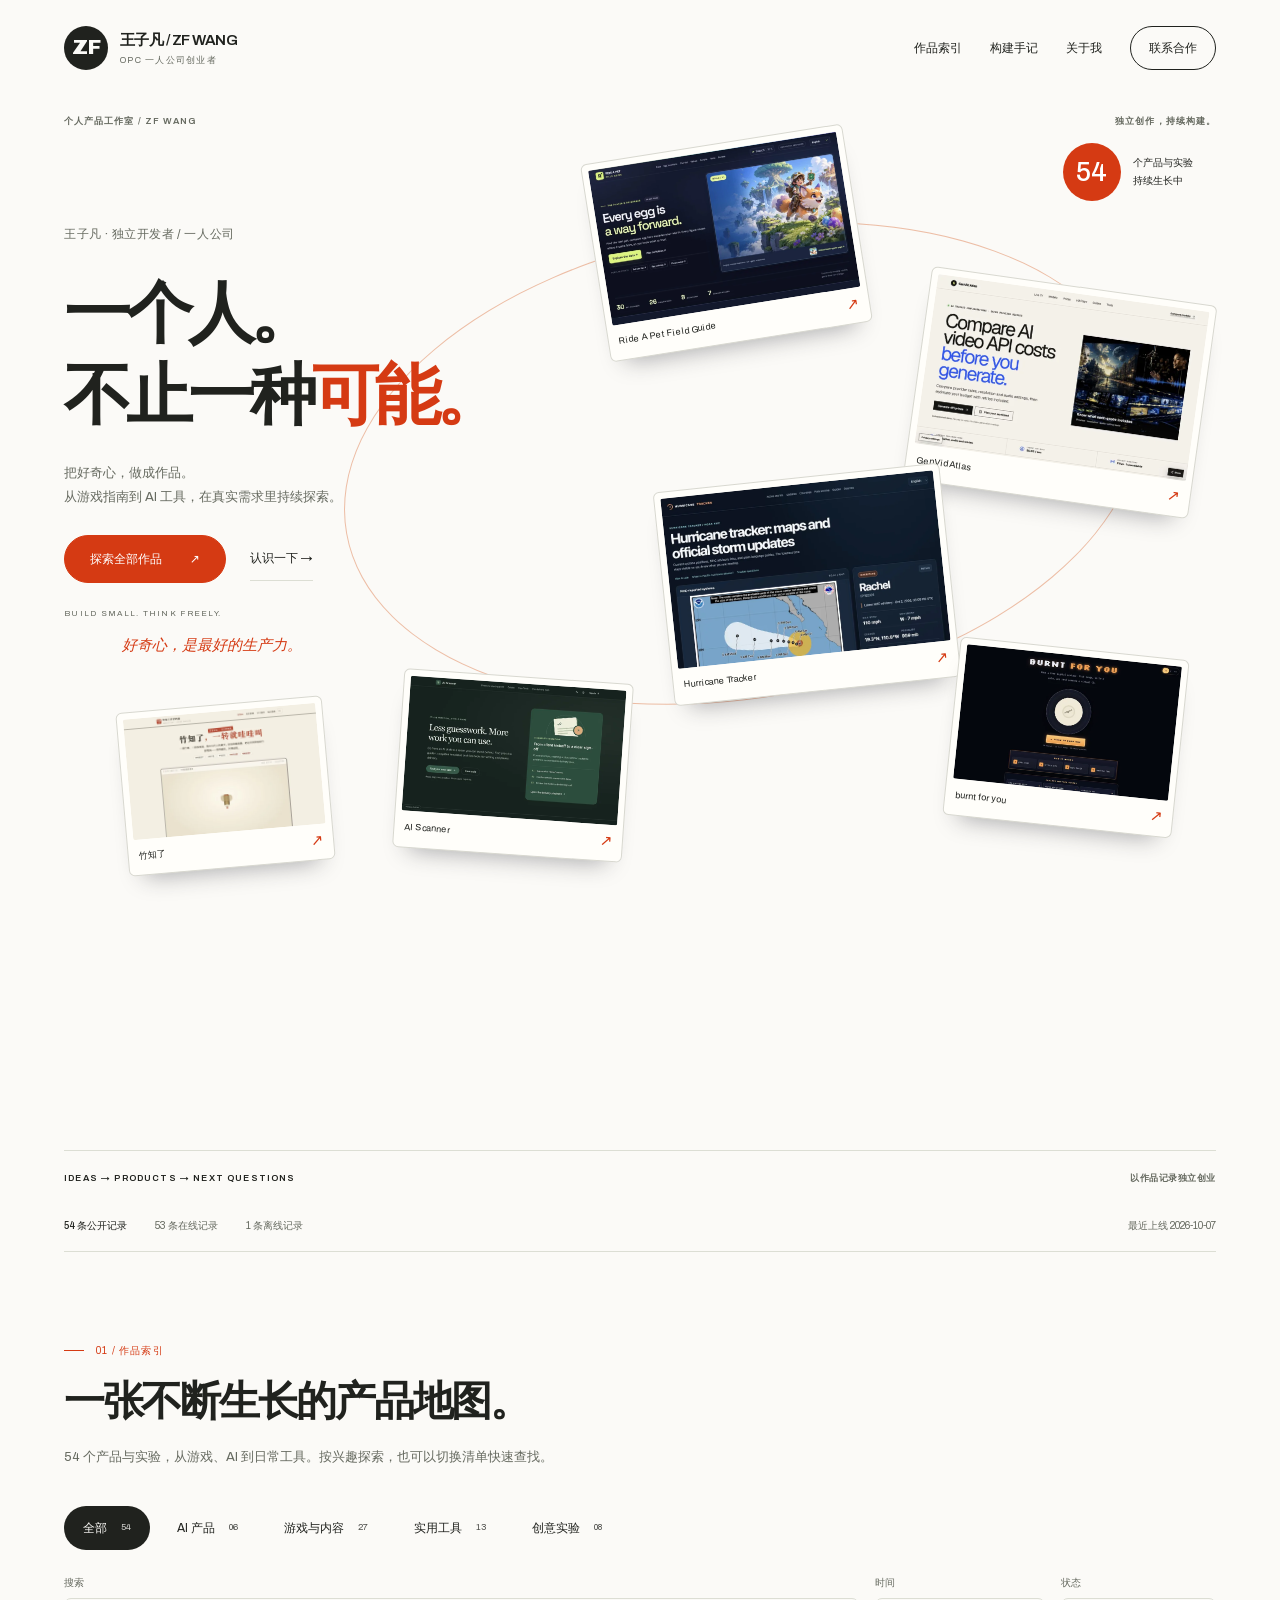
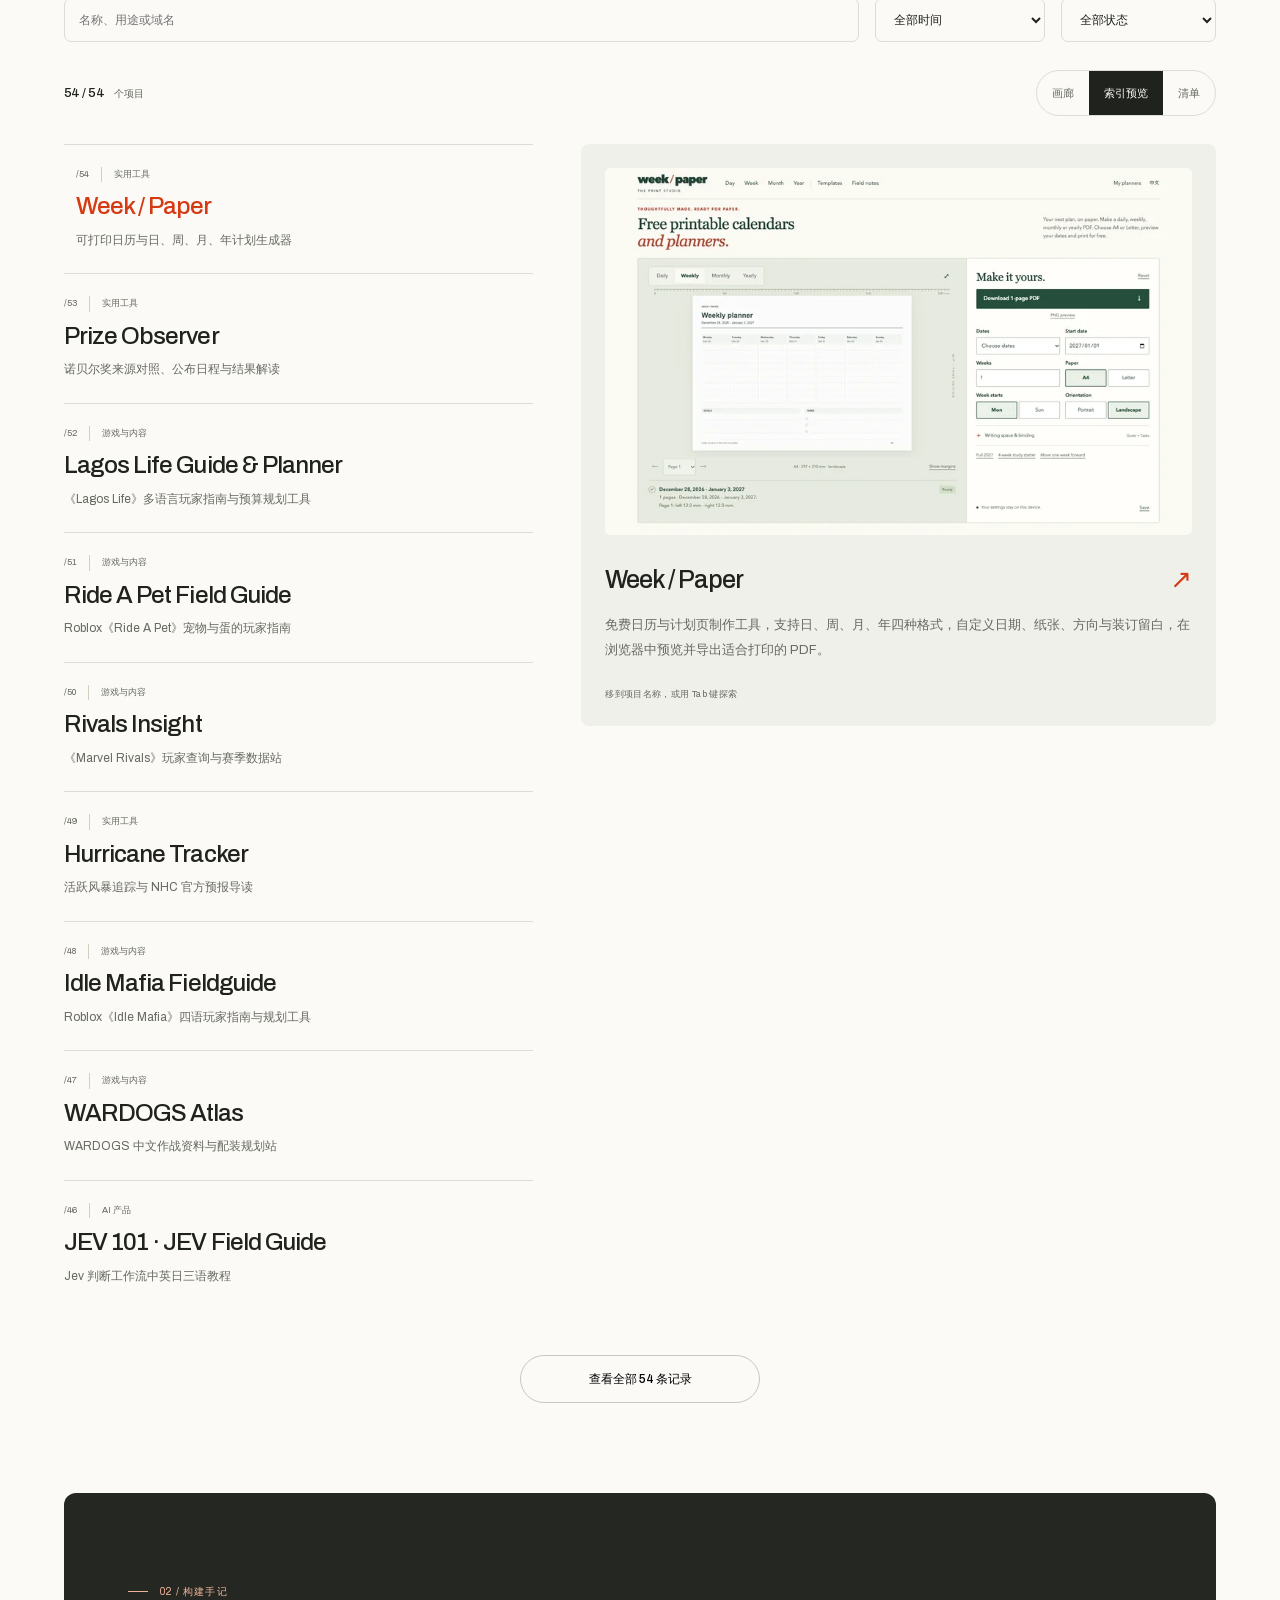
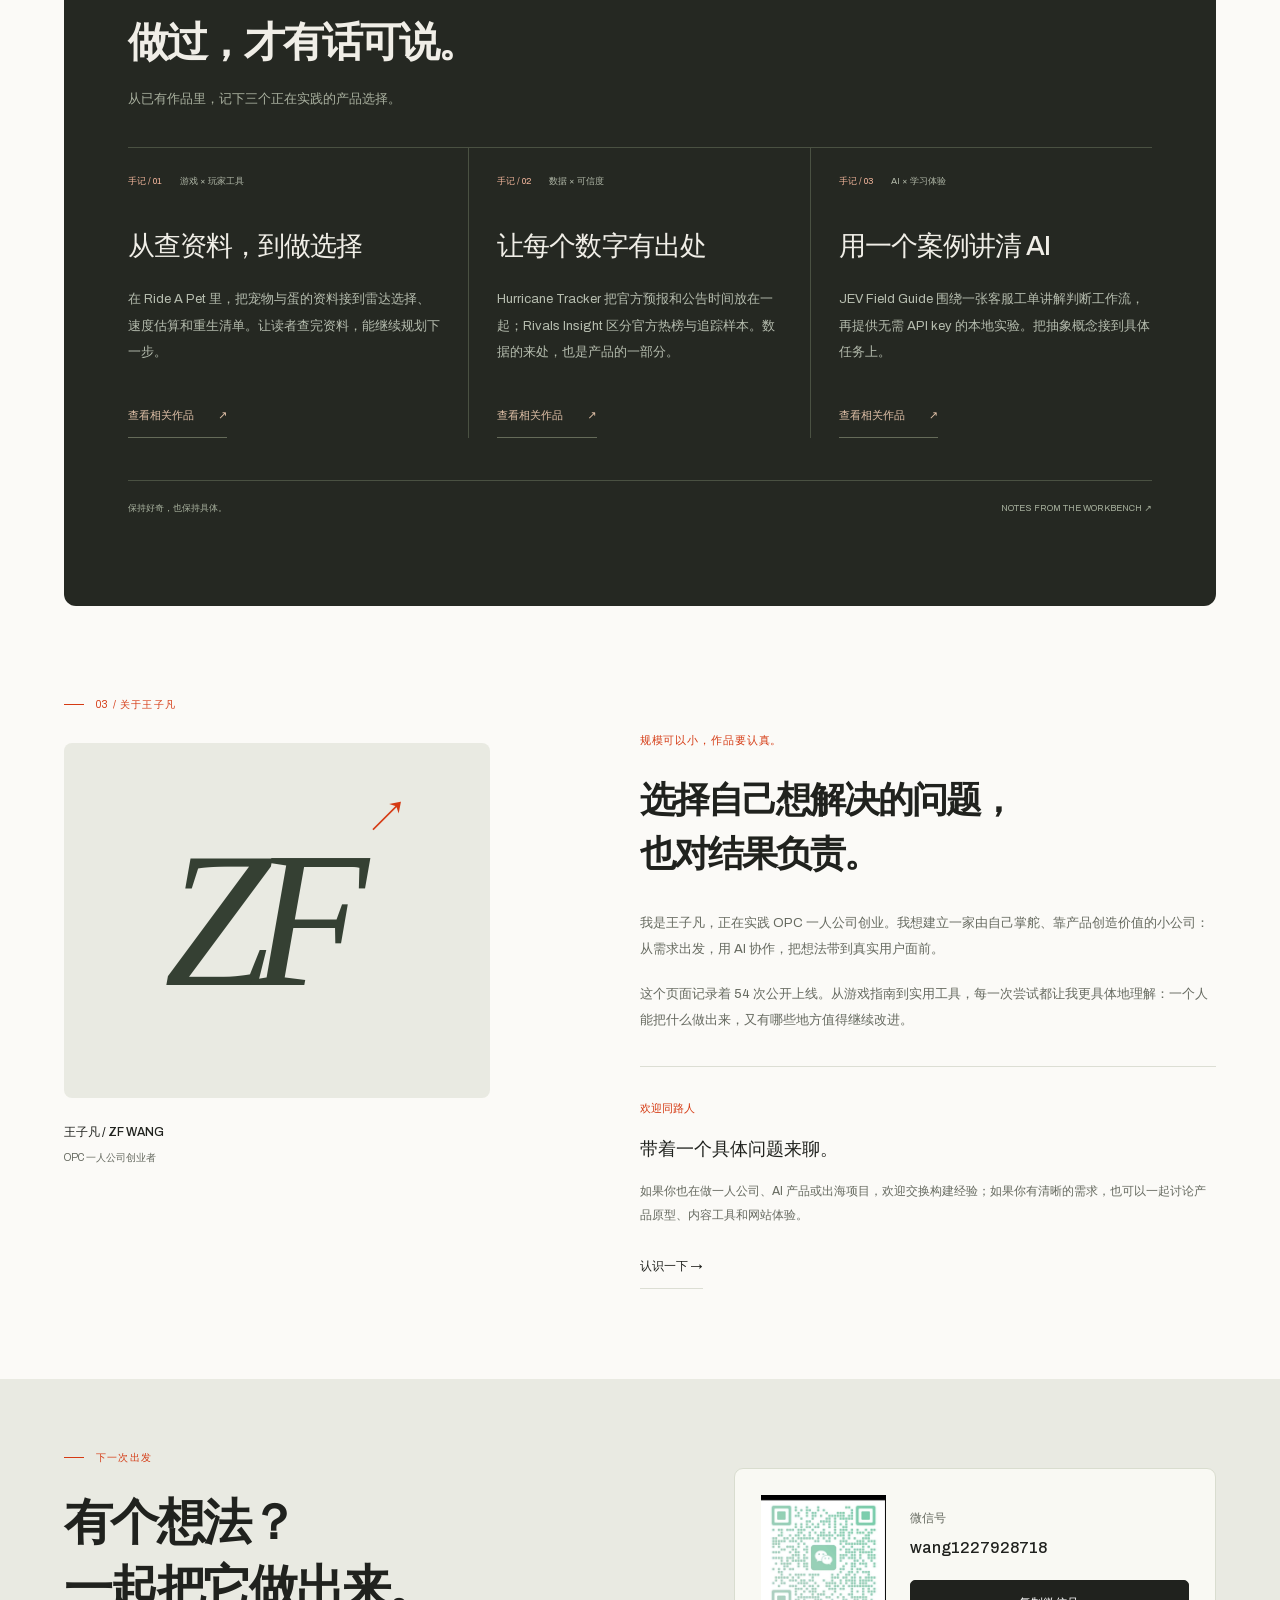
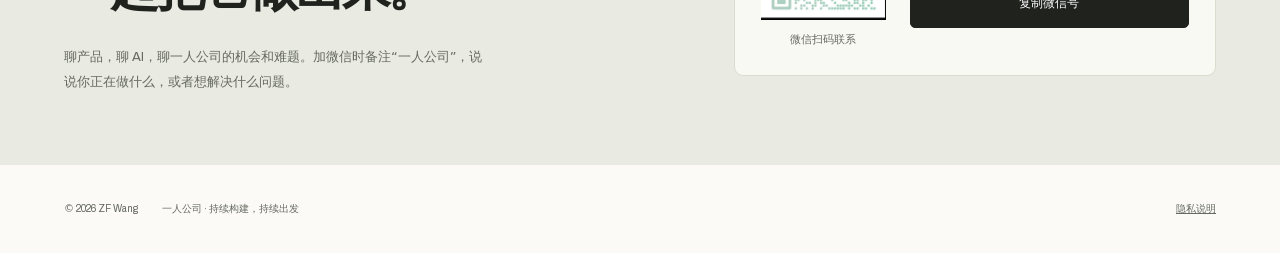
==== commit 1d362d7a: "Add Week / Paper printable calendar project" ====
--- a/index.html
+++ b/index.html
@@ -25,7 +25,7 @@
   <link rel="icon" href="favicon.svg" type="image/svg+xml">
   <link rel="stylesheet" href="assets/site.css">
   <script defer data-domain="wangzifan.store" src="https://plausible.shipsolo.io/js/script.js"></script>
-  <script type="application/ld+json">{"@context":"https://schema.org","@graph":[{"@type":"Person","@id":"https://wangzifan.store/#person","name":"王子凡","alternateName":"ZF Wang","url":"https://wangzifan.store/","description":"OPC 一人公司创业者，以 AI、产品与持续发布探索独立创业。"},{"@type":"WebSite","@id":"https://wangzifan.store/#website","url":"https://wangzifan.store/","name":"王子凡（ZF Wang）— 个人产品工作台","inLanguage":"zh-CN","publisher":{"@id":"https://wangzifan.store/#person"}},{"@type":"ItemList","@id":"https://wangzifan.store/#release-ledger","name":"ZF Wang 公开产品发布档案","numberOfItems":53,"itemListOrder":"https://schema.org/ItemListOrderDescending","itemListElement":[{"@type":"ListItem","position":1,"item":{"@type":"CreativeWork","name":"Prize Observer","datePublished":"2026-10-06","genre":"实用工具","additionalProperty":{"@type":"PropertyValue","name":"public status","value":"live"},"url":"https://prizeeye.site/"}},{"@type":"ListItem","position":2,"item":{"@type":"CreativeWork","name":"Lagos Life Guide & Planner","datePublished":"2026-10-06","genre":"游戏与内容","additionalProperty":{"@type":"PropertyValue","name":"public status","value":"live"},"url":"https://lagoslife.space/"}},{"@type":"ListItem","position":3,"item":{"@type":"CreativeWork","name":"Ride A Pet Field Guide","datePublished":"2026-10-02","genre":"游戏与内容","additionalProperty":{"@type":"PropertyValue","name":"public status","value":"live"},"url":"https://rideapet.space/"}},{"@type":"ListItem","position":4,"item":{"@type":"CreativeWork","name":"Rivals Insight","datePublished":"2026-10-02","genre":"游戏与内容","additionalProperty":{"@type":"PropertyValue","name":"public status","value":"live"},"url":"https://marvelrivalstracker.site/"}},{"@type":"ListItem","position":5,"item":{"@type":"CreativeWork","name":"Hurricane Tracker","datePublished":"2026-09-28","genre":"实用工具","additionalProperty":{"@type":"PropertyValue","name":"public status","value":"live"},"url":"https://hurricanetracker.site/"}},{"@type":"ListItem","position":6,"item":{"@type":"CreativeWork","name":"Idle Mafia Fieldguide","datePublished":"2026-09-26","genre":"游戏与内容","additionalProperty":{"@type":"PropertyValue","name":"public status","value":"live"},"url":"https://idle-mafia.wiki/"}},{"@type":"ListItem","position":7,"item":{"@type":"CreativeWork","name":"WARDOGS Atlas","datePublished":"2026-09-25","genre":"游戏与内容","additionalProperty":{"@type":"PropertyValue","name":"public status","value":"live"},"url":"https://wardogs.sbs/"}},{"@type":"ListItem","position":8,"item":{"@type":"CreativeWork","name":"JEV 101 · JEV Field Guide","datePublished":"2026-09-25","genre":"AI 产品","additionalProperty":{"@type":"PropertyValue","name":"public status","value":"live"},"url":"https://jev101.site/"}},{"@type":"ListItem","position":9,"item":{"@type":"CreativeWork","name":"Forever Builds","datePublished":"2026-09-15","genre":"游戏与内容","additionalProperty":{"@type":"PropertyValue","name":"public status","value":"live"},"url":"https://wowforever.space/"}},{"@type":"ListItem","position":10,"item":{"@type":"CreativeWork","name":"The Defiant Wiki","datePublished":"2026-09-15","genre":"游戏与内容","additionalProperty":{"@type":"PropertyValue","name":"public status","value":"live"},"url":"https://thedefiantwiki.site/"}},{"@type":"ListItem","position":11,"item":{"@type":"CreativeWork","name":"Command An Army Field Guide","datePublished":"2026-09-15","genre":"游戏与内容","additionalProperty":{"@type":"PropertyValue","name":"public status","value":"live"},"url":"https://commandanarmy.site/"}},{"@type":"ListItem","position":12,"item":{"@type":"CreativeWork","name":"1666 Amsterdam Field Desk","datePublished":"2026-09-12","genre":"游戏与内容","additionalProperty":{"@type":"PropertyValue","name":"public status","value":"live"},"url":"https://1666amsterdam.top/"}},{"@type":"ListItem","position":13,"item":{"@type":"CreativeWork","name":"ParryGrid","datePublished":"2026-09-12","genre":"游戏与内容","additionalProperty":{"@type":"PropertyValue","name":"public status","value":"live"},"url":"https://parrygrid.wiki/"}},{"@type":"ListItem","position":14,"item":{"@type":"CreativeWork","name":"Mimic Party Soundcheck","datePublished":"2026-09-12","genre":"游戏与内容","additionalProperty":{"@type":"PropertyValue","name":"public status","value":"live"},"url":"https://mimicparty.space/"}},{"@type":"ListItem","position":15,"item":{"@type":"CreativeWork","name":"Nightfall Halloween Guides","datePublished":"2026-09-12","genre":"游戏与内容","additionalProperty":{"@type":"PropertyValue","name":"public status","value":"live"},"url":"https://halloweenthegame.top/"}},{"@type":"ListItem","position":16,"item":{"@type":"CreativeWork","name":"Narinig Mo Ba? Guide","datePublished":"2026-09-11","genre":"游戏与内容","additionalProperty":{"@type":"PropertyValue","name":"public status","value":"live"},"url":"https://narinigmoba.top/"}},{"@type":"ListItem","position":17,"item":{"@type":"CreativeWork","name":"Astra Atlas","datePublished":"2026-09-09","genre":"AI 产品","additionalProperty":{"@type":"PropertyValue","name":"public status","value":"live"},"url":"https://gpt6astra.best/"}},{"@type":"ListItem","position":18,"item":{"@type":"CreativeWork","name":"Onimusha Atlas","datePublished":"2026-09-09","genre":"游戏与内容","additionalProperty":{"@type":"PropertyValue","name":"public status","value":"live"},"url":"https://onimushawayofthesword.space/"}},{"@type":"ListItem","position":19,"item":{"@type":"CreativeWork","name":"Dawnwalker Field Guide","datePublished":"2026-09-09","genre":"游戏与内容","additionalProperty":{"@type":"PropertyValue","name":"public status","value":"live"},"url":"https://thebloodofdawnwalker.info/"}},{"@type":"ListItem","position":20,"item":{"@type":"CreativeWork","name":"GenVid Atlas","datePublished":"2026-09-06","genre":"AI 产品","additionalProperty":{"@type":"PropertyValue","name":"public status","value":"live"},"url":"https://genvidatlas.wiki/"}},{"@type":"ListItem","position":21,"item":{"@type":"CreativeWork","name":"Mortal Shell II Wiki","datePublished":"2026-08-25","genre":"游戏与内容","additionalProperty":{"@type":"PropertyValue","name":"public status","value":"live"},"url":"https://mortalshell2.quest/"}},{"@type":"ListItem","position":22,"item":{"@type":"CreativeWork","name":"OxAlpha","datePublished":"2026-08-22","genre":"实用工具","additionalProperty":{"@type":"PropertyValue","name":"public status","value":"live"},"url":"https://oxalpha.site/"}},{"@type":"ListItem","position":23,"item":{"@type":"CreativeWork","name":"The Sinking City 2 Field Guide","datePublished":"2026-08-20","genre":"游戏与内容","additionalProperty":{"@type":"PropertyValue","name":"public status","value":"live"},"url":"https://thesinkingcity2.top/"}},{"@type":"ListItem","position":24,"item":{"@type":"CreativeWork","name":"Chinamaxxing Online","datePublished":"2026-08-20","genre":"创意实验","additionalProperty":{"@type":"PropertyValue","name":"public status","value":"live"},"url":"https://chinamaxxing.site/"}},{"@type":"ListItem","position":25,"item":{"@type":"CreativeWork","name":"HLLV Field Manual","datePublished":"2026-08-18","genre":"游戏与内容","additionalProperty":{"@type":"PropertyValue","name":"public status","value":"live"},"url":"https://hellletloosevietnam.blog/"}},{"@type":"ListItem","position":26,"item":{"@type":"CreativeWork","name":"牛来","datePublished":"2026-08-17","genre":"创意实验","additionalProperty":{"@type":"PropertyValue","name":"public status","value":"live"},"url":"https://niulai.blog/"}},{"@type":"ListItem","position":27,"item":{"@type":"CreativeWork","name":"CraveLoop","datePublished":"2026-08-16","genre":"创意实验","additionalProperty":{"@type":"PropertyValue","name":"public status","value":"live"},"url":"https://foodnevercomes.online/"}},{"@type":"ListItem","position":28,"item":{"@type":"CreativeWork","name":"MatchaFilter","datePublished":"2026-08-16","genre":"实用工具","additionalProperty":{"@type":"PropertyValue","name":"public status","value":"live"},"url":"https://matchafilter.cc/"}},{"@type":"ListItem","position":29,"item":{"@type":"CreativeWork","name":"burnt for you","datePublished":"2026-08-16","genre":"创意实验","additionalProperty":{"@type":"PropertyValue","name":"public status","value":"live"},"url":"https://burncd.xyz/"}},{"@type":"ListItem","position":30,"item":{"@type":"CreativeWork","name":"Polski Piłkarz Simulator","datePublished":"2026-08-16","genre":"游戏与内容","additionalProperty":{"@type":"PropertyValue","name":"public status","value":"offline"}}},{"@type":"ListItem","position":31,"item":{"@type":"CreativeWork","name":"DSH Field Guide","datePublished":"2026-08-15","genre":"实用工具","additionalProperty":{"@type":"PropertyValue","name":"public status","value":"live"},"url":"https://deepseekharness.site/"}},{"@type":"ListItem","position":32,"item":{"@type":"CreativeWork","name":"Remove Matcha Filter","datePublished":"2026-08-12","genre":"实用工具","additionalProperty":{"@type":"PropertyValue","name":"public status","value":"live"},"url":"https://remove-matcha-filter.com/"}},{"@type":"ListItem","position":33,"item":{"@type":"CreativeWork","name":"RSP Editor","datePublished":"2026-08-09","genre":"AI 产品","additionalProperty":{"@type":"PropertyValue","name":"public status","value":"live"},"url":"https://rspeditor.app/"}},{"@type":"ListItem","position":34,"item":{"@type":"CreativeWork","name":"AI Scanner","datePublished":"2026-08-09","genre":"AI 产品","additionalProperty":{"@type":"PropertyValue","name":"public status","value":"live"},"url":"https://aiscanner.run/"}},{"@type":"ListItem","position":35,"item":{"@type":"CreativeWork","name":"Merge a Nuke! Guide","datePublished":"2026-08-08","genre":"游戏与内容","additionalProperty":{"@type":"PropertyValue","name":"public status","value":"live"},"url":"https://mergeanuke.space/"}},{"@type":"ListItem","position":36,"item":{"@type":"CreativeWork","name":"Shift at Midnight Guide","datePublished":"2026-08-05","genre":"游戏与内容","additionalProperty":{"@type":"PropertyValue","name":"public status","value":"live"},"url":"https://shiftatmidnight.blog/"}},{"@type":"ListItem","position":37,"item":{"@type":"CreativeWork","name":"竹知了","datePublished":"2026-08-04","genre":"实用工具","additionalProperty":{"@type":"PropertyValue","name":"public status","value":"live"},"url":"https://zhuzhiliao.buzz/"}},{"@type":"ListItem","position":38,"item":{"@type":"CreativeWork","name":"Cash Flow Lifestyle","datePublished":"2026-08-03","genre":"创意实验","additionalProperty":{"@type":"PropertyValue","name":"public status","value":"live"},"url":"https://cashflow.lifestyle/"}},{"@type":"ListItem","position":39,"item":{"@type":"CreativeWork","name":"HowManySleepsUntil","datePublished":"2026-07-31","genre":"实用工具","additionalProperty":{"@type":"PropertyValue","name":"public status","value":"live"},"url":"https://howmanysleepsuntil.rest/"}},{"@type":"ListItem","position":40,"item":{"@type":"CreativeWork","name":"IsItDown","datePublished":"2026-07-31","genre":"实用工具","additionalProperty":{"@type":"PropertyValue","name":"public status","value":"live"},"url":"https://isitdown.click/"}},{"@type":"ListItem","position":41,"item":{"@type":"CreativeWork","name":"CopyPlaintext","datePublished":"2026-07-31","genre":"实用工具","additionalProperty":{"@type":"PropertyValue","name":"public status","value":"live"},"url":"https://copyplaintext.com/"}},{"@type":"ListItem","position":42,"item":{"@type":"CreativeWork","name":"DragonSword Wiki","datePublished":"2026-07-29","genre":"游戏与内容","additionalProperty":{"@type":"PropertyValue","name":"public status","value":"live"},"url":"https://dragonswordawakening.fun/"}},{"@type":"ListItem","position":43,"item":{"@type":"CreativeWork","name":"SpiritVale Wiki","datePublished":"2026-07-28","genre":"游戏与内容","additionalProperty":{"@type":"PropertyValue","name":"public status","value":"live"},"url":"https://spiritvale.blog/"}},{"@type":"ListItem","position":44,"item":{"@type":"CreativeWork","name":"Rot Check","datePublished":"2026-07-26","genre":"创意实验","additionalProperty":{"@type":"PropertyValue","name":"public status","value":"live"},"url":"https://rotcheck.cyou/"}},{"@type":"ListItem","position":45,"item":{"@type":"CreativeWork","name":"Chinese Coins Atlas","datePublished":"2026-07-26","genre":"创意实验","additionalProperty":{"@type":"PropertyValue","name":"public status","value":"live"},"url":"https://chinesecashcoins.wiki/"}},{"@type":"ListItem","position":46,"item":{"@type":"CreativeWork","name":"TaskbarHeroWiki","datePublished":"2026-07-26","genre":"游戏与内容","additionalProperty":{"@type":"PropertyValue","name":"public status","value":"live"},"url":"https://taskbarherowiki.best/"}},{"@type":"ListItem","position":47,"item":{"@type":"CreativeWork","name":"All Wishes Come True","datePublished":"2026-07-25","genre":"创意实验","additionalProperty":{"@type":"PropertyValue","name":"public status","value":"live"},"url":"https://allwishescometrue.site/"}},{"@type":"ListItem","position":48,"item":{"@type":"CreativeWork","name":"llmstxt","datePublished":"2026-07-18","genre":"实用工具","additionalProperty":{"@type":"PropertyValue","name":"public status","value":"live"},"url":"https://llmstxt.best/"}},{"@type":"ListItem","position":49,"item":{"@type":"CreativeWork","name":"CodexSkin.space","datePublished":"2026-07-17","genre":"实用工具","additionalProperty":{"@type":"PropertyValue","name":"public status","value":"live"},"url":"https://codexskin.space/"}},{"@type":"ListItem","position":50,"item":{"@type":"CreativeWork","name":"PalworldMap","datePublished":"2026-07-14","genre":"游戏与内容","additionalProperty":{"@type":"PropertyValue","name":"public status","value":"live"},"url":"https://palworldmap.best/"}},{"@type":"ListItem","position":51,"item":{"@type":"CreativeWork","name":"FalloutDay","datePublished":"2026-07-12","genre":"游戏与内容","additionalProperty":{"@type":"PropertyValue","name":"public status","value":"live"},"url":"https://falloutday.online/"}},{"@type":"ListItem","position":52,"item":{"@type":"CreativeWork","name":"Build a Hooper","datePublished":"2026-07-12","genre":"游戏与内容","additionalProperty":{"@type":"PropertyValue","name":"public status","value":"live"},"url":"https://buildahooper.best/"}},{"@type":"ListItem","position":53,"item":{"@type":"CreativeWork","name":"AIStoryNest","datePublished":"2026-07-12","genre":"AI 产品","additionalProperty":{"@type":"PropertyValue","name":"public status","value":"live"},"url":"https://aistorynest.mom/"}}]}]}</script>
+  <script type="application/ld+json">{"@context":"https://schema.org","@graph":[{"@type":"Person","@id":"https://wangzifan.store/#person","name":"王子凡","alternateName":"ZF Wang","url":"https://wangzifan.store/","description":"OPC 一人公司创业者，以 AI、产品与持续发布探索独立创业。"},{"@type":"WebSite","@id":"https://wangzifan.store/#website","url":"https://wangzifan.store/","name":"王子凡（ZF Wang）— 个人产品工作台","inLanguage":"zh-CN","publisher":{"@id":"https://wangzifan.store/#person"}},{"@type":"ItemList","@id":"https://wangzifan.store/#release-ledger","name":"ZF Wang 公开产品发布档案","numberOfItems":54,"itemListOrder":"https://schema.org/ItemListOrderDescending","itemListElement":[{"@type":"ListItem","position":1,"item":{"@type":"CreativeWork","name":"Week / Paper","datePublished":"2026-10-07","genre":"实用工具","additionalProperty":{"@type":"PropertyValue","name":"public status","value":"live"},"url":"https://printablecalendar.site/"}},{"@type":"ListItem","position":2,"item":{"@type":"CreativeWork","name":"Prize Observer","datePublished":"2026-10-06","genre":"实用工具","additionalProperty":{"@type":"PropertyValue","name":"public status","value":"live"},"url":"https://prizeeye.site/"}},{"@type":"ListItem","position":3,"item":{"@type":"CreativeWork","name":"Lagos Life Guide & Planner","datePublished":"2026-10-06","genre":"游戏与内容","additionalProperty":{"@type":"PropertyValue","name":"public status","value":"live"},"url":"https://lagoslife.space/"}},{"@type":"ListItem","position":4,"item":{"@type":"CreativeWork","name":"Ride A Pet Field Guide","datePublished":"2026-10-02","genre":"游戏与内容","additionalProperty":{"@type":"PropertyValue","name":"public status","value":"live"},"url":"https://rideapet.space/"}},{"@type":"ListItem","position":5,"item":{"@type":"CreativeWork","name":"Rivals Insight","datePublished":"2026-10-02","genre":"游戏与内容","additionalProperty":{"@type":"PropertyValue","name":"public status","value":"live"},"url":"https://marvelrivalstracker.site/"}},{"@type":"ListItem","position":6,"item":{"@type":"CreativeWork","name":"Hurricane Tracker","datePublished":"2026-09-28","genre":"实用工具","additionalProperty":{"@type":"PropertyValue","name":"public status","value":"live"},"url":"https://hurricanetracker.site/"}},{"@type":"ListItem","position":7,"item":{"@type":"CreativeWork","name":"Idle Mafia Fieldguide","datePublished":"2026-09-26","genre":"游戏与内容","additionalProperty":{"@type":"PropertyValue","name":"public status","value":"live"},"url":"https://idle-mafia.wiki/"}},{"@type":"ListItem","position":8,"item":{"@type":"CreativeWork","name":"WARDOGS Atlas","datePublished":"2026-09-25","genre":"游戏与内容","additionalProperty":{"@type":"PropertyValue","name":"public status","value":"live"},"url":"https://wardogs.sbs/"}},{"@type":"ListItem","position":9,"item":{"@type":"CreativeWork","name":"JEV 101 · JEV Field Guide","datePublished":"2026-09-25","genre":"AI 产品","additionalProperty":{"@type":"PropertyValue","name":"public status","value":"live"},"url":"https://jev101.site/"}},{"@type":"ListItem","position":10,"item":{"@type":"CreativeWork","name":"Forever Builds","datePublished":"2026-09-15","genre":"游戏与内容","additionalProperty":{"@type":"PropertyValue","name":"public status","value":"live"},"url":"https://wowforever.space/"}},{"@type":"ListItem","position":11,"item":{"@type":"CreativeWork","name":"The Defiant Wiki","datePublished":"2026-09-15","genre":"游戏与内容","additionalProperty":{"@type":"PropertyValue","name":"public status","value":"live"},"url":"https://thedefiantwiki.site/"}},{"@type":"ListItem","position":12,"item":{"@type":"CreativeWork","name":"Command An Army Field Guide","datePublished":"2026-09-15","genre":"游戏与内容","additionalProperty":{"@type":"PropertyValue","name":"public status","value":"live"},"url":"https://commandanarmy.site/"}},{"@type":"ListItem","position":13,"item":{"@type":"CreativeWork","name":"1666 Amsterdam Field Desk","datePublished":"2026-09-12","genre":"游戏与内容","additionalProperty":{"@type":"PropertyValue","name":"public status","value":"live"},"url":"https://1666amsterdam.top/"}},{"@type":"ListItem","position":14,"item":{"@type":"CreativeWork","name":"ParryGrid","datePublished":"2026-09-12","genre":"游戏与内容","additionalProperty":{"@type":"PropertyValue","name":"public status","value":"live"},"url":"https://parrygrid.wiki/"}},{"@type":"ListItem","position":15,"item":{"@type":"CreativeWork","name":"Mimic Party Soundcheck","datePublished":"2026-09-12","genre":"游戏与内容","additionalProperty":{"@type":"PropertyValue","name":"public status","value":"live"},"url":"https://mimicparty.space/"}},{"@type":"ListItem","position":16,"item":{"@type":"CreativeWork","name":"Nightfall Halloween Guides","datePublished":"2026-09-12","genre":"游戏与内容","additionalProperty":{"@type":"PropertyValue","name":"public status","value":"live"},"url":"https://halloweenthegame.top/"}},{"@type":"ListItem","position":17,"item":{"@type":"CreativeWork","name":"Narinig Mo Ba? Guide","datePublished":"2026-09-11","genre":"游戏与内容","additionalProperty":{"@type":"PropertyValue","name":"public status","value":"live"},"url":"https://narinigmoba.top/"}},{"@type":"ListItem","position":18,"item":{"@type":"CreativeWork","name":"Astra Atlas","datePublished":"2026-09-09","genre":"AI 产品","additionalProperty":{"@type":"PropertyValue","name":"public status","value":"live"},"url":"https://gpt6astra.best/"}},{"@type":"ListItem","position":19,"item":{"@type":"CreativeWork","name":"Onimusha Atlas","datePublished":"2026-09-09","genre":"游戏与内容","additionalProperty":{"@type":"PropertyValue","name":"public status","value":"live"},"url":"https://onimushawayofthesword.space/"}},{"@type":"ListItem","position":20,"item":{"@type":"CreativeWork","name":"Dawnwalker Field Guide","datePublished":"2026-09-09","genre":"游戏与内容","additionalProperty":{"@type":"PropertyValue","name":"public status","value":"live"},"url":"https://thebloodofdawnwalker.info/"}},{"@type":"ListItem","position":21,"item":{"@type":"CreativeWork","name":"GenVid Atlas","datePublished":"2026-09-06","genre":"AI 产品","additionalProperty":{"@type":"PropertyValue","name":"public status","value":"live"},"url":"https://genvidatlas.wiki/"}},{"@type":"ListItem","position":22,"item":{"@type":"CreativeWork","name":"Mortal Shell II Wiki","datePublished":"2026-08-25","genre":"游戏与内容","additionalProperty":{"@type":"PropertyValue","name":"public status","value":"live"},"url":"https://mortalshell2.quest/"}},{"@type":"ListItem","position":23,"item":{"@type":"CreativeWork","name":"OxAlpha","datePublished":"2026-08-22","genre":"实用工具","additionalProperty":{"@type":"PropertyValue","name":"public status","value":"live"},"url":"https://oxalpha.site/"}},{"@type":"ListItem","position":24,"item":{"@type":"CreativeWork","name":"The Sinking City 2 Field Guide","datePublished":"2026-08-20","genre":"游戏与内容","additionalProperty":{"@type":"PropertyValue","name":"public status","value":"live"},"url":"https://thesinkingcity2.top/"}},{"@type":"ListItem","position":25,"item":{"@type":"CreativeWork","name":"Chinamaxxing Online","datePublished":"2026-08-20","genre":"创意实验","additionalProperty":{"@type":"PropertyValue","name":"public status","value":"live"},"url":"https://chinamaxxing.site/"}},{"@type":"ListItem","position":26,"item":{"@type":"CreativeWork","name":"HLLV Field Manual","datePublished":"2026-08-18","genre":"游戏与内容","additionalProperty":{"@type":"PropertyValue","name":"public status","value":"live"},"url":"https://hellletloosevietnam.blog/"}},{"@type":"ListItem","position":27,"item":{"@type":"CreativeWork","name":"牛来","datePublished":"2026-08-17","genre":"创意实验","additionalProperty":{"@type":"PropertyValue","name":"public status","value":"live"},"url":"https://niulai.blog/"}},{"@type":"ListItem","position":28,"item":{"@type":"CreativeWork","name":"CraveLoop","datePublished":"2026-08-16","genre":"创意实验","additionalProperty":{"@type":"PropertyValue","name":"public status","value":"live"},"url":"https://foodnevercomes.online/"}},{"@type":"ListItem","position":29,"item":{"@type":"CreativeWork","name":"MatchaFilter","datePublished":"2026-08-16","genre":"实用工具","additionalProperty":{"@type":"PropertyValue","name":"public status","value":"live"},"url":"https://matchafilter.cc/"}},{"@type":"ListItem","position":30,"item":{"@type":"CreativeWork","name":"burnt for you","datePublished":"2026-08-16","genre":"创意实验","additionalProperty":{"@type":"PropertyValue","name":"public status","value":"live"},"url":"https://burncd.xyz/"}},{"@type":"ListItem","position":31,"item":{"@type":"CreativeWork","name":"Polski Piłkarz Simulator","datePublished":"2026-08-16","genre":"游戏与内容","additionalProperty":{"@type":"PropertyValue","name":"public status","value":"offline"}}},{"@type":"ListItem","position":32,"item":{"@type":"CreativeWork","name":"DSH Field Guide","datePublished":"2026-08-15","genre":"实用工具","additionalProperty":{"@type":"PropertyValue","name":"public status","value":"live"},"url":"https://deepseekharness.site/"}},{"@type":"ListItem","position":33,"item":{"@type":"CreativeWork","name":"Remove Matcha Filter","datePublished":"2026-08-12","genre":"实用工具","additionalProperty":{"@type":"PropertyValue","name":"public status","value":"live"},"url":"https://remove-matcha-filter.com/"}},{"@type":"ListItem","position":34,"item":{"@type":"CreativeWork","name":"RSP Editor","datePublished":"2026-08-09","genre":"AI 产品","additionalProperty":{"@type":"PropertyValue","name":"public status","value":"live"},"url":"https://rspeditor.app/"}},{"@type":"ListItem","position":35,"item":{"@type":"CreativeWork","name":"AI Scanner","datePublished":"2026-08-09","genre":"AI 产品","additionalProperty":{"@type":"PropertyValue","name":"public status","value":"live"},"url":"https://aiscanner.run/"}},{"@type":"ListItem","position":36,"item":{"@type":"CreativeWork","name":"Merge a Nuke! Guide","datePublished":"2026-08-08","genre":"游戏与内容","additionalProperty":{"@type":"PropertyValue","name":"public status","value":"live"},"url":"https://mergeanuke.space/"}},{"@type":"ListItem","position":37,"item":{"@type":"CreativeWork","name":"Shift at Midnight Guide","datePublished":"2026-08-05","genre":"游戏与内容","additionalProperty":{"@type":"PropertyValue","name":"public status","value":"live"},"url":"https://shiftatmidnight.blog/"}},{"@type":"ListItem","position":38,"item":{"@type":"CreativeWork","name":"竹知了","datePublished":"2026-08-04","genre":"实用工具","additionalProperty":{"@type":"PropertyValue","name":"public status","value":"live"},"url":"https://zhuzhiliao.buzz/"}},{"@type":"ListItem","position":39,"item":{"@type":"CreativeWork","name":"Cash Flow Lifestyle","datePublished":"2026-08-03","genre":"创意实验","additionalProperty":{"@type":"PropertyValue","name":"public status","value":"live"},"url":"https://cashflow.lifestyle/"}},{"@type":"ListItem","position":40,"item":{"@type":"CreativeWork","name":"HowManySleepsUntil","datePublished":"2026-07-31","genre":"实用工具","additionalProperty":{"@type":"PropertyValue","name":"public status","value":"live"},"url":"https://howmanysleepsuntil.rest/"}},{"@type":"ListItem","position":41,"item":{"@type":"CreativeWork","name":"IsItDown","datePublished":"2026-07-31","genre":"实用工具","additionalProperty":{"@type":"PropertyValue","name":"public status","value":"live"},"url":"https://isitdown.click/"}},{"@type":"ListItem","position":42,"item":{"@type":"CreativeWork","name":"CopyPlaintext","datePublished":"2026-07-31","genre":"实用工具","additionalProperty":{"@type":"PropertyValue","name":"public status","value":"live"},"url":"https://copyplaintext.com/"}},{"@type":"ListItem","position":43,"item":{"@type":"CreativeWork","name":"DragonSword Wiki","datePublished":"2026-07-29","genre":"游戏与内容","additionalProperty":{"@type":"PropertyValue","name":"public status","value":"live"},"url":"https://dragonswordawakening.fun/"}},{"@type":"ListItem","position":44,"item":{"@type":"CreativeWork","name":"SpiritVale Wiki","datePublished":"2026-07-28","genre":"游戏与内容","additionalProperty":{"@type":"PropertyValue","name":"public status","value":"live"},"url":"https://spiritvale.blog/"}},{"@type":"ListItem","position":45,"item":{"@type":"CreativeWork","name":"Rot Check","datePublished":"2026-07-26","genre":"创意实验","additionalProperty":{"@type":"PropertyValue","name":"public status","value":"live"},"url":"https://rotcheck.cyou/"}},{"@type":"ListItem","position":46,"item":{"@type":"CreativeWork","name":"Chinese Coins Atlas","datePublished":"2026-07-26","genre":"创意实验","additionalProperty":{"@type":"PropertyValue","name":"public status","value":"live"},"url":"https://chinesecashcoins.wiki/"}},{"@type":"ListItem","position":47,"item":{"@type":"CreativeWork","name":"TaskbarHeroWiki","datePublished":"2026-07-26","genre":"游戏与内容","additionalProperty":{"@type":"PropertyValue","name":"public status","value":"live"},"url":"https://taskbarherowiki.best/"}},{"@type":"ListItem","position":48,"item":{"@type":"CreativeWork","name":"All Wishes Come True","datePublished":"2026-07-25","genre":"创意实验","additionalProperty":{"@type":"PropertyValue","name":"public status","value":"live"},"url":"https://allwishescometrue.site/"}},{"@type":"ListItem","position":49,"item":{"@type":"CreativeWork","name":"llmstxt","datePublished":"2026-07-18","genre":"实用工具","additionalProperty":{"@type":"PropertyValue","name":"public status","value":"live"},"url":"https://llmstxt.best/"}},{"@type":"ListItem","position":50,"item":{"@type":"CreativeWork","name":"CodexSkin.space","datePublished":"2026-07-17","genre":"实用工具","additionalProperty":{"@type":"PropertyValue","name":"public status","value":"live"},"url":"https://codexskin.space/"}},{"@type":"ListItem","position":51,"item":{"@type":"CreativeWork","name":"PalworldMap","datePublished":"2026-07-14","genre":"游戏与内容","additionalProperty":{"@type":"PropertyValue","name":"public status","value":"live"},"url":"https://palworldmap.best/"}},{"@type":"ListItem","position":52,"item":{"@type":"CreativeWork","name":"FalloutDay","datePublished":"2026-07-12","genre":"游戏与内容","additionalProperty":{"@type":"PropertyValue","name":"public status","value":"live"},"url":"https://falloutday.online/"}},{"@type":"ListItem","position":53,"item":{"@type":"CreativeWork","name":"Build a Hooper","datePublished":"2026-07-12","genre":"游戏与内容","additionalProperty":{"@type":"PropertyValue","name":"public status","value":"live"},"url":"https://buildahooper.best/"}},{"@type":"ListItem","position":54,"item":{"@type":"CreativeWork","name":"AIStoryNest","datePublished":"2026-07-12","genre":"AI 产品","additionalProperty":{"@type":"PropertyValue","name":"public status","value":"live"},"url":"https://aistorynest.mom/"}}]}]}</script>
   <script defer src="assets/site.js"></script>
 </head>
 <body class="journal-home">
@@ -54,7 +54,7 @@
           <div class="hero-actions"><a class="button button-primary" href="#ledger">探索全部作品 <span aria-hidden="true">↗</span></a><a class="text-link" href="#contact">认识一下 →</a></div>
           <p class="hero-signature">BUILD SMALL. THINK FREELY.</p>
         </div>
-        <div class="orbit-label"><strong>53</strong><span>个产品与实验<br>持续生长中</span></div>
+        <div class="orbit-label"><strong>54</strong><span>个产品与实验<br>持续生长中</span></div>
         <div class="orbit-line" aria-hidden="true"></div>
         <a class="orbit-project orbit-0" data-project-open="51" href="https://rideapet.space/" target="_blank" rel="noopener noreferrer" style="--start-x:46%;--start-y:2%;--start-angle:-9deg;--start-width:23%;--end-x:0.0%;" aria-label="查看 Ride A Pet Field Guide 项目"><span class="orbit-surface"><img src="assets/projects/project-51.webp" width="800" height="500" alt="Ride A Pet Field Guide 真实页面" decoding="async"><span class="orbit-project-label"><span>Ride A Pet Field Guide</span><span aria-hidden="true">↗</span></span></span></a><a class="orbit-project orbit-1" data-project-open="34" href="https://genvidatlas.wiki/" target="_blank" rel="noopener noreferrer" style="--start-x:74%;--start-y:22%;--start-angle:8deg;--start-width:25%;--end-x:16.9%;" aria-label="查看 GenVid Atlas 项目"><span class="orbit-surface"><img src="assets/projects/project-34.webp" width="800" height="500" alt="GenVid Atlas 真实页面" decoding="async"><span class="orbit-project-label"><span>GenVid Atlas</span><span aria-hidden="true">↗</span></span></span></a><a class="orbit-project orbit-2" data-project-open="49" href="https://hurricanetracker.site/" target="_blank" rel="noopener noreferrer" style="--start-x:52%;--start-y:49%;--start-angle:-6deg;--start-width:25%;--end-x:33.8%;" aria-label="查看 Hurricane Tracker 项目"><span class="orbit-surface"><img src="assets/projects/project-49.webp" width="800" height="500" alt="Hurricane Tracker 真实页面" decoding="async"><span class="orbit-project-label"><span>Hurricane Tracker</span><span aria-hidden="true">↗</span></span></span></a><a class="orbit-project orbit-3" data-project-open="25" href="https://burncd.xyz/" target="_blank" rel="noopener noreferrer" style="--start-x:77%;--start-y:73%;--start-angle:6deg;--start-width:20%;--end-x:50.699999999999996%;" aria-label="查看 burnt for you 项目"><span class="orbit-surface"><img src="assets/projects/project-25.webp" width="800" height="500" alt="burnt for you 真实页面" decoding="async"><span class="orbit-project-label"><span>burnt for you</span><span aria-hidden="true">↗</span></span></span></a><a class="orbit-project orbit-4" data-project-open="20" href="https://aiscanner.run/" target="_blank" rel="noopener noreferrer" style="--start-x:29%;--start-y:77%;--start-angle:4deg;--start-width:20%;--end-x:67.6%;" aria-label="查看 AI Scanner 项目"><span class="orbit-surface"><img src="assets/projects/project-20.webp" width="800" height="500" alt="AI Scanner 真实页面" decoding="async"><span class="orbit-project-label"><span>AI Scanner</span><span aria-hidden="true">↗</span></span></span></a><a class="orbit-project orbit-5" data-project-open="17" href="https://zhuzhiliao.buzz/" target="_blank" rel="noopener noreferrer" style="--start-x:5%;--start-y:81%;--start-angle:-5deg;--start-width:18%;--end-x:84.5%;" aria-label="查看 竹知了 项目"><span class="orbit-surface"><img src="assets/projects/project-17.webp" width="800" height="500" alt="竹知了 真实页面" decoding="async"><span class="orbit-project-label"><span>竹知了</span><span aria-hidden="true">↗</span></span></span></a>
         <span class="orbit-caption">好奇心，是最好的生产力。</span>
@@ -63,25 +63,33 @@
     </section>
 
     <section class="studio-status" aria-label="公开发布状态">
-      <span data-status="releases">53 条公开记录</span>
-      <span data-status="live">52 条在线记录</span>
+      <span data-status="releases">54 条公开记录</span>
+      <span data-status="live">53 条在线记录</span>
       <span data-status="offline">1 条离线记录</span>
-      <span>最近上线 2026-10-06</span>
+      <span>最近上线 2026-10-07</span>
     </section>
 
     <section class="section ledger" id="ledger" aria-labelledby="ledger-title">
       <div class="section-heading">
         <p class="section-no">01 / 作品索引</p>
-        <div><h2 id="ledger-title">一张不断生长的产品地图。</h2><p>53 个产品与实验，从游戏、AI 到日常工具。按兴趣探索，也可以切换清单快速查找。</p></div>
+        <div><h2 id="ledger-title">一张不断生长的产品地图。</h2><p>54 个产品与实验，从游戏、AI 到日常工具。按兴趣探索，也可以切换清单快速查找。</p></div>
       </div>
       <div class="ledger-tools" hidden aria-label="筛选发布档案">
-        <div class="ledger-filters" role="group" aria-label="按产品类型筛选"><button type="button" class="ledger-filter is-active" data-ledger-filter="all" aria-pressed="true">全部<span>53</span></button><button type="button" class="ledger-filter" data-ledger-filter="ai" aria-pressed="false">AI 产品<span>06</span></button><button type="button" class="ledger-filter" data-ledger-filter="game" aria-pressed="false">游戏与内容<span>27</span></button><button type="button" class="ledger-filter" data-ledger-filter="tool" aria-pressed="false">实用工具<span>12</span></button><button type="button" class="ledger-filter" data-ledger-filter="creative" aria-pressed="false">创意实验<span>08</span></button></div>
+        <div class="ledger-filters" role="group" aria-label="按产品类型筛选"><button type="button" class="ledger-filter is-active" data-ledger-filter="all" aria-pressed="true">全部<span>54</span></button><button type="button" class="ledger-filter" data-ledger-filter="ai" aria-pressed="false">AI 产品<span>06</span></button><button type="button" class="ledger-filter" data-ledger-filter="game" aria-pressed="false">游戏与内容<span>27</span></button><button type="button" class="ledger-filter" data-ledger-filter="tool" aria-pressed="false">实用工具<span>13</span></button><button type="button" class="ledger-filter" data-ledger-filter="creative" aria-pressed="false">创意实验<span>08</span></button></div>
         <label class="search-field" for="ledger-search"><span>搜索</span><input id="ledger-search" type="search" placeholder="名称、用途或域名" autocomplete="off"></label>
         <label class="period-field" for="ledger-period"><span>时间</span><select id="ledger-period"><option value="all">全部时间</option><option value="2026">2026 年</option><option value="2026-10">2026 年 10 月</option><option value="2026-09">2026 年 9 月</option><option value="2026-08">2026 年 8 月</option><option value="2026-07">2026 年 7 月</option></select></label>
         <label class="status-field" for="ledger-status"><span>状态</span><select id="ledger-status"><option value="all">全部状态</option><option value="live">在线记录</option><option value="offline">离线记录</option></select></label>
       </div>
-      <div class="ledger-summary"><div><strong id="ledger-count" aria-live="polite">53 / 53</strong><span>个项目</span></div><div class="view-switch" role="group" aria-label="作品展示方式" hidden><button type="button" data-view="wall" aria-pressed="true">画廊</button><button type="button" data-view="exhibit" aria-pressed="false">索引预览</button><button type="button" data-view="list" aria-pressed="false">清单</button></div></div>
-      <div class="ledger-exhibit"><div class="ledger-list" id="ledger-list"><article class="ledger-row" data-ledger-id="53" id="project-53" data-ledger-period="2026-10" data-ledger-category="tool" data-ledger-status="live" data-ledger-search="prize observer 诺贝尔奖来源对照、公布日程与结果解读 prizeeye.site"><a class="ledger-main" href="https://prizeeye.site/" target="_blank" rel="noopener noreferrer"><span class="project-window">
+      <div class="ledger-summary"><div><strong id="ledger-count" aria-live="polite">54 / 54</strong><span>个项目</span></div><div class="view-switch" role="group" aria-label="作品展示方式" hidden><button type="button" data-view="wall" aria-pressed="true">画廊</button><button type="button" data-view="exhibit" aria-pressed="false">索引预览</button><button type="button" data-view="list" aria-pressed="false">清单</button></div></div>
+      <div class="ledger-exhibit"><div class="ledger-list" id="ledger-list"><article class="ledger-row" data-ledger-id="54" id="project-54" data-ledger-period="2026-10" data-ledger-category="tool" data-ledger-status="live" data-ledger-search="week / paper 可打印日历与日、周、月、年计划生成器 printablecalendar.site"><a class="ledger-main" href="https://printablecalendar.site/" target="_blank" rel="noopener noreferrer"><span class="project-window">
+              <span class="window-bar"><span class="ledger-domain">printablecalendar.site</span><span class="card-read">访问网站 ↗</span></span>
+              <img src="assets/projects/project-54.webp" width="800" height="500" alt="Week / Paper 项目截图" loading="lazy" decoding="async">
+            </span>
+            <span class="project-info">
+              <span class="project-kicker"><span class="project-number">/54</span><span class="ledger-category">实用工具</span></span>
+              <span class="ledger-name"><strong>Week / Paper</strong><small>可打印日历与日、周、月、年计划生成器</small></span>
+              <span class="project-footer"><span class="ledger-date">2026-10-07</span><span class="ledger-state is-live"><i aria-hidden="true"></i>在线记录</span></span>
+            </span></a></article><article class="ledger-row" data-ledger-id="53" id="project-53" data-ledger-period="2026-10" data-ledger-category="tool" data-ledger-status="live" data-ledger-search="prize observer 诺贝尔奖来源对照、公布日程与结果解读 prizeeye.site"><a class="ledger-main" href="https://prizeeye.site/" target="_blank" rel="noopener noreferrer"><span class="project-window">
               <span class="window-bar"><span class="ledger-domain">prizeeye.site</span><span class="card-read">访问网站 ↗</span></span>
               <img src="assets/projects/project-53.webp" width="800" height="500" alt="Prize Observer 项目截图" loading="lazy" decoding="async">
             </span>
@@ -505,9 +513,9 @@
               <span class="project-kicker"><span class="project-number">/01</span><span class="ledger-category">AI 产品</span></span>
               <span class="ledger-name"><strong>AIStoryNest</strong><small>睡前故事生成站</small></span>
               <span class="project-footer"><span class="ledger-date">2026-07-12</span><span class="ledger-state is-live"><i aria-hidden="true"></i>在线记录</span></span>
-            </span></a></article></div><aside class="ledger-preview" id="ledger-preview" hidden aria-label="当前项目预览"><button type="button" class="preview-open" data-project-open="53" aria-label="打开当前项目详情"><img id="preview-image" src="assets/projects/project-53.webp" width="800" height="500" alt="Prize Observer 项目预览"><span class="preview-caption"><strong id="preview-title">Prize Observer</strong><span aria-hidden="true">↗</span></span></button><p id="preview-summary">独立的多语言诺贝尔奖观察站，围绕六大奖项整理公布日程、公开预测来源、结果解读与人物背景，帮助读者区分官方信息、专家推荐和社区判断。</p><span class="preview-hint">移到项目名称，或用 Tab 键探索</span></aside></div>
+            </span></a></article></div><aside class="ledger-preview" id="ledger-preview" hidden aria-label="当前项目预览"><button type="button" class="preview-open" data-project-open="54" aria-label="打开当前项目详情"><img id="preview-image" src="assets/projects/project-54.webp" width="800" height="500" alt="Week / Paper 项目预览"><span class="preview-caption"><strong id="preview-title">Week / Paper</strong><span aria-hidden="true">↗</span></span></button><p id="preview-summary">免费日历与计划页制作工具，支持日、周、月、年四种格式，自定义日期、纸张、方向与装订留白，在浏览器中预览并导出适合打印的 PDF。</p><span class="preview-hint">移到项目名称，或用 Tab 键探索</span></aside></div>
       <p class="ledger-empty" id="ledger-empty" role="status" hidden>没有匹配记录，试试别的关键词或筛选。</p>
-      <button class="button ledger-more" type="button" id="ledger-more" hidden aria-expanded="false" aria-controls="ledger-list">查看全部 53 条记录</button>
+      <button class="button ledger-more" type="button" id="ledger-more" hidden aria-expanded="false" aria-controls="ledger-list">查看全部 54 条记录</button>
     </section>
 
     <section class="section method" id="method" aria-labelledby="method-title">
@@ -518,7 +526,7 @@
 
     <section class="section about" id="about" aria-labelledby="about-title">
       <div class="about-identity"><p class="section-no">03 / 关于王子凡</p><div class="identity-letter" aria-hidden="true">ZF<span>↗</span></div><div class="identity-caption"><strong>王子凡 / ZF WANG</strong><span>OPC 一人公司创业者</span></div></div>
-      <div class="about-story"><p class="eyebrow">规模可以小，作品要认真。</p><h2 id="about-title">选择自己想解决的问题，<br>也对结果负责。</h2><p>我是王子凡，正在实践 OPC 一人公司创业。我想建立一家由自己掌舵、靠产品创造价值的小公司：从需求出发，用 AI 协作，把想法带到真实用户面前。</p><p>这个页面记录着 53 次公开上线。从游戏指南到实用工具，每一次尝试都让我更具体地理解：一个人能把什么做出来，又有哪些地方值得继续改进。</p><div class="about-invitation"><span>欢迎同路人</span><h3>带着一个具体问题来聊。</h3><p>如果你也在做一人公司、AI 产品或出海项目，欢迎交换构建经验；如果你有清晰的需求，也可以一起讨论产品原型、内容工具和网站体验。</p><a class="text-link" href="#contact">认识一下 →</a></div></div>
+      <div class="about-story"><p class="eyebrow">规模可以小，作品要认真。</p><h2 id="about-title">选择自己想解决的问题，<br>也对结果负责。</h2><p>我是王子凡，正在实践 OPC 一人公司创业。我想建立一家由自己掌舵、靠产品创造价值的小公司：从需求出发，用 AI 协作，把想法带到真实用户面前。</p><p>这个页面记录着 54 次公开上线。从游戏指南到实用工具，每一次尝试都让我更具体地理解：一个人能把什么做出来，又有哪些地方值得继续改进。</p><div class="about-invitation"><span>欢迎同路人</span><h3>带着一个具体问题来聊。</h3><p>如果你也在做一人公司、AI 产品或出海项目，欢迎交换构建经验；如果你有清晰的需求，也可以一起讨论产品原型、内容工具和网站体验。</p><a class="text-link" href="#contact">认识一下 →</a></div></div>
     </section>
 
     <section class="contact" id="contact" aria-labelledby="contact-title">
@@ -547,7 +555,7 @@
       <dl class="detail-facts"><div><dt>收录日期</dt><dd id="detail-date"></dd></div><div><dt>档案状态</dt><dd id="detail-status"></dd></div></dl>
       <div class="detail-section" id="detail-problem-wrap"><h3>从什么问题出发</h3><p id="detail-problem"></p></div><div class="detail-section" id="detail-solution-wrap"><h3>怎么解决</h3><p id="detail-solution"></p></div><div class="detail-section"><h3>这份作品的记录</h3><p id="detail-evidence"></p></div>
       </div></div><div id="detail-visit"></div>
-    </dialog><script type="application/json" id="project-data">[{"id":1,"name":"AIStoryNest","url":"https://aistorynest.mom/","category":"ai","subtitle":"睡前故事生成站","summary":"面向美国英语家庭的 AI 睡前故事产品，支持家长选择主题、年龄与语气，并在阅读前审核故事草稿。","problem":"把“睡前故事生成站”对应的具体需求整理成可直接访问的线上产品。","solution":"面向美国英语家庭的 AI 睡前故事产品，支持家长选择主题、年龄与语气，并在阅读前审核故事草稿。","evidence":"2026-07-12 公开发布，保留可访问网址与项目截图。","launched_at":"2026-07-12","status":"live","image":"assets/projects/project-01.webp"},{"id":2,"name":"Build a Hooper","url":"https://buildahooper.best/","category":"game","subtitle":"球员构建与赛季模拟游戏","summary":"通过选秀组合球员技能，构建自己的篮球球员，再进行赛季模拟；提供每日挑战、球员问答和榜单入口。","problem":"用户需要从零散的信息和选择中找到可执行的下一步。","solution":"把球员选择、技能组合和赛季表现连接成可反复体验的浏览器游戏。","evidence":"2026-10-03 浏览器核对正式站首页，可见上述入口与页面内容；同步更新真实页面截图。","launched_at":"2026-07-12","status":"live","image":"assets/projects/project-02.webp"},{"id":3,"name":"FalloutDay","url":"https://falloutday.online/","category":"game","subtitle":"游戏攻略与独立项目目录","summary":"汇集游戏攻略、实用工具与独立项目的分类目录，帮助读者按兴趣找到下一站。","problem":"用户需要从零散的信息和选择中找到可执行的下一步。","solution":"将分散的独立网站按用途和类别组织为可浏览、可搜索的项目目录。","evidence":"2026-10-03 浏览器核对正式站首页，可见上述入口与页面内容；同步更新真实页面截图。","launched_at":"2026-07-12","status":"live","image":"assets/projects/project-03.webp"},{"id":4,"name":"PalworldMap","url":"https://palworldmap.best/","category":"game","subtitle":"Palworld 坐标图谱","summary":"面向《Palworld》玩家的非官方坐标导航图谱，收录 89 条来源锁定导航记录（82 个快速传送点、7 座高塔），支持搜索、筛选、最近点计算与本地清单。","problem":"把“Palworld 坐标图谱”对应的具体需求整理成可直接访问的线上产品。","solution":"面向《Palworld》玩家的非官方坐标导航图谱，收录 89 条来源锁定导航记录（82 个快速传送点、7 座高塔），支持搜索、筛选、最近点计算与本地清单。","evidence":"2026-07-14 公开发布，保留可访问网址与项目截图。","launched_at":"2026-07-14","status":"live","image":"assets/projects/project-04.webp"},{"id":5,"name":"CodexSkin.space","url":"https://codexskin.space/","category":"tool","subtitle":"Codex 重置记录与工作流工具站","summary":"围绕 Codex 使用周期提供重置追踪、历史记录、工作台与使用指南，帮助用户规划工作。","problem":"用户需要从零散的信息和选择中找到可执行的下一步。","solution":"把重置时间、使用记录和工作流指南放在同一个工作台里。","evidence":"2026-10-03 浏览器核对正式站首页，可见上述入口与页面内容；同步更新真实页面截图。","launched_at":"2026-07-17","status":"live","image":"assets/projects/project-05.webp"},{"id":6,"name":"llmstxt","url":"https://llmstxt.best/","category":"tool","subtitle":"llms.txt 实用指南","summary":"面向网站运营者的 llms.txt 实用指南，帮助理解 llms.txt 的阅读、发布与维护，并清晰区分它与 robots.txt、sitemap.xml 的用途。","problem":"把“llms.txt 实用指南”对应的具体需求整理成可直接访问的线上产品。","solution":"面向网站运营者的 llms.txt 实用指南，帮助理解 llms.txt 的阅读、发布与维护，并清晰区分它与 robots.txt、sitemap.xml 的用途。","evidence":"2026-07-18 公开发布，保留可访问网址与项目截图。","launched_at":"2026-07-18","status":"live","image":"assets/projects/project-06.webp"},{"id":7,"name":"All Wishes Come True","url":"https://allwishescometrue.site/","category":"creative","subtitle":"中国电影专题与观影指南","summary":"围绕中国电影整理影片专题、故事背景与观影指南，提供探索不同电影世界的入口。","problem":"用户需要从零散的信息和选择中找到可执行的下一步。","solution":"以影片专题与阅读指南连接作品背景和观影探索。","evidence":"2026-10-03 浏览器核对正式站首页，可见上述入口与页面内容；同步更新真实页面截图。","launched_at":"2026-07-25","status":"live","image":"assets/projects/project-07.webp"},{"id":8,"name":"TaskbarHeroWiki","url":"https://taskbarherowiki.best/","category":"game","subtitle":"Task Bar Hero 数据库","summary":"面向《Task Bar Hero》玩家的非官方数据库，收录已验证的关卡、怪物、宝箱、材料与关系记录，支持搜索、筛选与详情浏览。","problem":"把“Task Bar Hero 数据库”对应的具体需求整理成可直接访问的线上产品。","solution":"面向《Task Bar Hero》玩家的非官方数据库，收录已验证的关卡、怪物、宝箱、材料与关系记录，支持搜索、筛选与详情浏览。","evidence":"2026-07-26 公开发布，保留可访问网址与项目截图。","launched_at":"2026-07-26","status":"live","image":"assets/projects/project-08.webp"},{"id":9,"name":"Chinese Coins Atlas","url":"https://chinesecashcoins.wiki/","category":"creative","subtitle":"中国古钱币图鉴","summary":"中英双语的中国古钱币教育图鉴，按朝代梳理布币、刀币、五铢、开元通宝等主要钱型，并提供满文局名查询工具。","problem":"如何让不了解中国古钱币的中英文读者，按时代和钱型建立可靠的入门路径？","solution":"用双语图鉴组织朝代、钱型与铸造背景，并把来源说明和互动工具放进同一条学习路径。","evidence":"公开双语图鉴、朝代导航与浏览器本地识别工具均可直接访问。","launched_at":"2026-07-26","status":"live","image":"assets/projects/project-09.webp"},{"id":10,"name":"Rot Check","url":"https://rotcheck.cyou/","category":"creative","subtitle":"Gen Alpha 趣味测试站","summary":"面向 Gen Alpha 的趣味测试站，提供 Am I Unc、Brainrot Test、Am I Cooked 等病毒式传播的 vibe check，即时出分，无需注册。","problem":"把“Gen Alpha 趣味测试站”对应的具体需求整理成可直接访问的线上产品。","solution":"面向 Gen Alpha 的趣味测试站，提供 Am I Unc、Brainrot Test、Am I Cooked 等病毒式传播的 vibe check，即时出分，无需注册。","evidence":"2026-07-26 公开发布，保留可访问网址与项目截图。","launched_at":"2026-07-26","status":"live","image":"assets/projects/project-10.webp"},{"id":11,"name":"SpiritVale Wiki","url":"https://spiritvale.blog/","category":"game","subtitle":"SpiritVale 社区 Wiki","summary":"面向《SpiritVale》玩家的非官方社区 Wiki，收录 16 个职业流派、230+ 怪物数据库、元素机制指南、强度排行与配装模拟器。","problem":"新玩家需要快速理解《SpiritVale》的职业、怪物与系统，但资料分散且难以检索。","solution":"把职业流派、怪物数据和玩法知识整理为结构化社区 Wiki。","evidence":"公开站点提供 16 个职业流派与 230+ 怪物数据库。","launched_at":"2026-07-28","status":"live","image":"assets/projects/project-11.webp"},{"id":12,"name":"DragonSword Wiki","url":"https://dragonswordawakening.fun/","category":"game","subtitle":"龙剑觉醒社区 Wiki","summary":"面向《DragonSword: Awakening》玩家的非官方社区 Wiki，收录 19 位英雄资料、异常状态接力系统、互动 Orbis 地图、队伍构建器与版本更新记录。","problem":"把“龙剑觉醒社区 Wiki”对应的具体需求整理成可直接访问的线上产品。","solution":"面向《DragonSword: Awakening》玩家的非官方社区 Wiki，收录 19 位英雄资料、异常状态接力系统、互动 Orbis 地图、队伍构建器与版本更新记录。","evidence":"2026-07-29 公开发布，保留可访问网址与项目截图。","launched_at":"2026-07-29","status":"live","image":"assets/projects/project-12.webp"},{"id":13,"name":"CopyPlaintext","url":"https://copyplaintext.com/","category":"tool","subtitle":"纯文本粘贴工具","summary":"去除格式的免费在线工具，粘贴富文本即可立即清除全部格式，并收录各应用与操作系统的纯文本粘贴指南；无需注册，直接在浏览器中运行。","problem":"把“纯文本粘贴工具”对应的具体需求整理成可直接访问的线上产品。","solution":"去除格式的免费在线工具，粘贴富文本即可立即清除全部格式，并收录各应用与操作系统的纯文本粘贴指南；无需注册，直接在浏览器中运行。","evidence":"2026-07-31 公开发布，保留可访问网址与项目截图。","launched_at":"2026-07-31","status":"live","image":"assets/projects/project-13.webp"},{"id":14,"name":"IsItDown","url":"https://isitdown.click/","category":"tool","subtitle":"网站宕机检测工具","summary":"免费的网站宕机检测工具，输入任意网址即可查看该网站是全网宕机还是仅你无法访问，返回实时状态、HTTP 状态码与响应时间。","problem":"把“网站宕机检测工具”对应的具体需求整理成可直接访问的线上产品。","solution":"免费的网站宕机检测工具，输入任意网址即可查看该网站是全网宕机还是仅你无法访问，返回实时状态、HTTP 状态码与响应时间。","evidence":"2026-07-31 公开发布，保留可访问网址与项目截图。","launched_at":"2026-07-31","status":"live","image":"assets/projects/project-14.webp"},{"id":15,"name":"HowManySleepsUntil","url":"https://howmanysleepsuntil.rest/","category":"tool","subtitle":"睡眠倒计时工具","summary":"面向想倒数重要日子的用户，提供圣诞节、万圣节、复活节、生日等的「还要睡几觉」倒计时，支持多语言，免费使用。","problem":"把“睡眠倒计时工具”对应的具体需求整理成可直接访问的线上产品。","solution":"面向想倒数重要日子的用户，提供圣诞节、万圣节、复活节、生日等的「还要睡几觉」倒计时，支持多语言，免费使用。","evidence":"2026-07-31 公开发布，保留可访问网址与项目截图。","launched_at":"2026-07-31","status":"live","image":"assets/projects/project-15.webp"},{"id":16,"name":"Cash Flow Lifestyle","url":"https://cashflow.lifestyle/","category":"creative","subtitle":"现金流理财桌游站","summary":"面向理财入门用户的免费在线现金流桌游站，通过游戏学习财务知识、构建被动收入、逃离老鼠赛跑，无需注册即可游玩。","problem":"把“现金流理财桌游站”对应的具体需求整理成可直接访问的线上产品。","solution":"面向理财入门用户的免费在线现金流桌游站，通过游戏学习财务知识、构建被动收入、逃离老鼠赛跑，无需注册即可游玩。","evidence":"2026-08-03 公开发布，保留可访问网址与项目截图。","launched_at":"2026-08-03","status":"live","image":"assets/projects/project-16.webp"},{"id":17,"name":"竹知了","url":"https://zhuzhiliao.buzz/","category":"tool","subtitle":"竹蝉玩具模拟器","summary":"传统玩具竹知了（竹蝉/哇哇筒）的在线模拟器与声学档案，按住屏幕画圈甩响，配有实时示波器、甩响成绩单、发声原理与手工制作教程，无需下载，手机即玩。","problem":"把“竹蝉玩具模拟器”对应的具体需求整理成可直接访问的线上产品。","solution":"传统玩具竹知了（竹蝉/哇哇筒）的在线模拟器与声学档案，按住屏幕画圈甩响，配有实时示波器、甩响成绩单、发声原理与手工制作教程，无需下载，手机即玩。","evidence":"2026-08-04 公开发布，保留可访问网址与项目截图。","launched_at":"2026-08-04","status":"live","image":"assets/projects/project-17.webp"},{"id":18,"name":"Shift at Midnight Guide","url":"https://shiftatmidnight.blog/","category":"game","subtitle":"午夜轮班攻略站","summary":"面向《Shift at Midnight》（Steam）玩家的独立粉丝攻略站，提供替身识别检查清单、追猎生存、赚钱路线、全 3 种结局、成就与版本更新追踪，支持中英双语。","problem":"把“午夜轮班攻略站”对应的具体需求整理成可直接访问的线上产品。","solution":"面向《Shift at Midnight》（Steam）玩家的独立粉丝攻略站，提供替身识别检查清单、追猎生存、赚钱路线、全 3 种结局、成就与版本更新追踪，支持中英双语。","evidence":"2026-08-05 公开发布，保留可访问网址与项目截图。","launched_at":"2026-08-05","status":"live","image":"assets/projects/project-18.webp"},{"id":19,"name":"Merge a Nuke! Guide","url":"https://mergeanuke.space/","category":"game","subtitle":"核弹合成攻略站","summary":"面向《Merge a Nuke!》Roblox 玩家的非官方攻略站，提供可兑换代码、指挥官与突变情报、进度强度排行和合成计算器，并追踪每周五更新。","problem":"把“核弹合成攻略站”对应的具体需求整理成可直接访问的线上产品。","solution":"面向《Merge a Nuke!》Roblox 玩家的非官方攻略站，提供可兑换代码、指挥官与突变情报、进度强度排行和合成计算器，并追踪每周五更新。","evidence":"2026-08-08 公开发布，保留可访问网址与项目截图。","launched_at":"2026-08-08","status":"live","image":"assets/projects/project-19.webp"},{"id":20,"name":"AI Scanner","url":"https://aiscanner.run/","category":"ai","subtitle":"AI 工作流与写作辅助工具","summary":"提供实用 AI 工作流、提示词模板和写作检查入口，帮助用户把 AI 用到具体任务里。","problem":"用户需要从零散的信息和选择中找到可执行的下一步。","solution":"将任务模板、工作流说明和写作检查组织为可直接尝试的工具。","evidence":"2026-10-03 浏览器核对正式站首页，可见上述入口与页面内容；同步更新真实页面截图。","launched_at":"2026-08-09","status":"live","image":"assets/projects/project-20.webp"},{"id":21,"name":"RSP Editor","url":"https://rspeditor.app/","category":"ai","subtitle":"AI 同款照片生成器","summary":"面向想快速复刻照片风格的用户，支持选择同款模板、上传照片并用 AI 在数秒内生成成片，另提供提示词库与交互式提示词构建器。","problem":"用户想复刻参考照片风格，但从模板、提示词到生成流程往往割裂。","solution":"把模板选择、照片上传、AI 生成和交互式提示词构建器整合成一条产品流程。","evidence":"Google 登录、模板选择和生成器均在公开产品中可验证。","launched_at":"2026-08-09","status":"live","image":"assets/projects/project-21.webp"},{"id":22,"name":"Remove Matcha Filter","url":"https://remove-matcha-filter.com/","category":"tool","subtitle":"图片视频校色工具","summary":"面向需要修正抹茶绿色偏色的图片与短视频用户，提供浏览器本地处理、效果对比与导出，媒体文件无需上传服务器。","problem":"图片和短视频出现抹茶绿色偏色时，用户不希望为了校色上传私人媒体。","solution":"在浏览器本地完成图片与视频校色，支持效果对比和导出。","evidence":"媒体处理全程本地完成；公开工具可直接验证导入、预览与导出。","launched_at":"2026-08-12","status":"live","image":"assets/projects/project-22.webp"},{"id":23,"name":"DSH Field Guide","url":"https://deepseekharness.site/","category":"tool","subtitle":"DeepSeek 工具指南","summary":"独立的 DeepSeek Harness 实用指南，提供经来源核验且标注版本的安装、模型配置、Python SDK、插件与故障排查内容。","problem":"把“DeepSeek 工具指南”对应的具体需求整理成可直接访问的线上产品。","solution":"独立的 DeepSeek Harness 实用指南，提供经来源核验且标注版本的安装、模型配置、Python SDK、插件与故障排查内容。","evidence":"2026-08-15 公开发布，保留可访问网址与项目截图。","launched_at":"2026-08-15","status":"live","image":"assets/projects/project-23.webp"},{"id":24,"name":"Polski Piłkarz Simulator","url":"https://polskipilkarzsymulator.online/","category":"game","subtitle":"波兰足球生涯模拟器","summary":"面向《Polski Piłkarz Simulator》玩家的非官方粉丝数据库与攻略站，可免费在线游玩 v1.90，收录 8400+ 家俱乐部与 101 个生涯事件，并提供比赛胜率计算器和新手指南。","problem":"把“波兰足球生涯模拟器”对应的具体需求整理成可直接访问的线上产品。","solution":"面向《Polski Piłkarz Simulator》玩家的非官方粉丝数据库与攻略站，可免费在线游玩 v1.90，收录 8400+ 家俱乐部与 101 个生涯事件，并提供比赛胜率计算器和新手指南。","evidence":"2026-08-16 公开发布，保留可访问网址与项目截图。","launched_at":"2026-08-16","status":"offline","image":"assets/projects/project-24.webp"},{"id":25,"name":"burnt for you","url":"https://burncd.xyz/","category":"creative","subtitle":"数字混音带制作器","summary":"面向想用音乐传递回忆与心意的用户，支持挑选歌曲、写下留言并生成数字混音带 CD，通过单个链接分享；无需注册，每首歌以 30 秒片段播放。","problem":"想用一组歌曲和留言表达心意的人，需要比普通歌单更有仪式感、又无需注册的分享方式。","solution":"生成带封面、曲目和留言的数字混音带 CD，并通过单个链接分享。","evidence":"公开产品支持歌曲片段、留言和分享链接生成。","launched_at":"2026-08-16","status":"live","image":"assets/projects/project-25.webp"},{"id":26,"name":"MatchaFilter","url":"https://matchafilter.cc/","category":"tool","subtitle":"照片抹茶滤镜校色","summary":"面向需要修正照片黄绿色偏色的用户，支持 PNG、JPG 和 WebP 浏览器本地处理，可调节校正强度、对比原图并导出 PNG；无需账户，免费处理时照片不会上传服务器。","problem":"把“照片抹茶滤镜校色”对应的具体需求整理成可直接访问的线上产品。","solution":"面向需要修正照片黄绿色偏色的用户，支持 PNG、JPG 和 WebP 浏览器本地处理，可调节校正强度、对比原图并导出 PNG；无需账户，免费处理时照片不会上传服务器。","evidence":"2026-08-16 公开发布，保留可访问网址与项目截图。","launched_at":"2026-08-16","status":"live","image":"assets/projects/project-26.webp"},{"id":27,"name":"CraveLoop","url":"https://foodnevercomes.online/","category":"creative","subtitle":"美食探索与晚餐选择工具","summary":"通过菜品比较、晚餐候选清单与美食指南帮助用户决定吃什么，保留趣味点单体验，不涉及真实配送。","problem":"用户需要从零散的信息和选择中找到可执行的下一步。","solution":"把菜品探索、两两比较和晚餐选择清单连接成轻量决策流程。","evidence":"2026-10-03 浏览器核对正式站首页，可见上述入口与页面内容；同步更新真实页面截图。","launched_at":"2026-08-16","status":"live","image":"assets/projects/project-27.webp"},{"id":28,"name":"牛来","url":"https://niulai.blog/","category":"creative","subtitle":"牛来电影资料站","summary":"面向《牛来》观众的多语言电影资料站，梳理首日 342 元到 150 万元的票房逆袭时间线，并收录剧情、差评墙、黑话词典与在线答题。","problem":"把“牛来电影资料站”对应的具体需求整理成可直接访问的线上产品。","solution":"面向《牛来》观众的多语言电影资料站，梳理首日 342 元到 150 万元的票房逆袭时间线，并收录剧情、差评墙、黑话词典与在线答题。","evidence":"2026-08-17 公开发布，保留可访问网址与项目截图。","launched_at":"2026-08-17","status":"live","image":"assets/projects/project-28.webp"},{"id":29,"name":"HLLV Field Manual","url":"https://hellletloosevietnam.blog/","category":"game","subtitle":"HLLV 越南战场手册","summary":"面向《Hell Let Loose: Vietnam》玩家的非官方野战手册，提供经来源核验的已知问题、新手指南、地图、兵种与模式情报，每条结论均标注日期与依据。","problem":"把“HLLV 越南战场手册”对应的具体需求整理成可直接访问的线上产品。","solution":"面向《Hell Let Loose: Vietnam》玩家的非官方野战手册，提供经来源核验的已知问题、新手指南、地图、兵种与模式情报，每条结论均标注日期与依据。","evidence":"2026-08-18 公开发布，保留可访问网址与项目截图。","launched_at":"2026-08-18","status":"live","image":"assets/projects/project-29.webp"},{"id":30,"name":"Chinamaxxing Online","url":"https://chinamaxxing.site/","category":"creative","subtitle":"多语文化指南","summary":"面向想理解 Chinamaxxing 网络语境与探索中国文化的用户，提供英语、西班牙语和巴西葡萄牙语的附来源解释、生活与旅行指南、12 信号 Quiz 和浏览器本地路线生成器。","problem":"把“多语文化指南”对应的具体需求整理成可直接访问的线上产品。","solution":"面向想理解 Chinamaxxing 网络语境与探索中国文化的用户，提供英语、西班牙语和巴西葡萄牙语的附来源解释、生活与旅行指南、12 信号 Quiz 和浏览器本地路线生成器。","evidence":"2026-08-20 公开发布，保留可访问网址与项目截图。","launched_at":"2026-08-20","status":"live","image":"assets/projects/project-30.webp"},{"id":31,"name":"The Sinking City 2 Field Guide","url":"https://thesinkingcity2.top/","category":"game","subtitle":"克苏鲁侦探攻略站","summary":"面向《The Sinking City 2》玩家的非官方证据型攻略站，提供保险柜密码、章节路线、成就、调查与战斗参考，并区分实证、实测与暂缺资料。","problem":"把“克苏鲁侦探攻略站”对应的具体需求整理成可直接访问的线上产品。","solution":"面向《The Sinking City 2》玩家的非官方证据型攻略站，提供保险柜密码、章节路线、成就、调查与战斗参考，并区分实证、实测与暂缺资料。","evidence":"2026-08-20 公开发布，保留可访问网址与项目截图。","launched_at":"2026-08-20","status":"live","image":"assets/projects/project-31.webp"},{"id":32,"name":"OxAlpha","url":"https://oxalpha.site/","category":"tool","subtitle":"AI 模型证据站","summary":"独立的 Ox Alpha AI 模型证据站，按日期跟踪身份、状态、API、定价、代码能力、约 1M 上下文与基准测试，并明确区分平台记录、可复现证据、观察和推测。","problem":"把“AI 模型证据站”对应的具体需求整理成可直接访问的线上产品。","solution":"独立的 Ox Alpha AI 模型证据站，按日期跟踪身份、状态、API、定价、代码能力、约 1M 上下文与基准测试，并明确区分平台记录、可复现证据、观察和推测。","evidence":"2026-08-22 公开发布，保留可访问网址与项目截图。","launched_at":"2026-08-22","status":"live","image":"assets/projects/project-32.webp"},{"id":33,"name":"Mortal Shell II Wiki","url":"https://mortalshell2.quest/","category":"game","subtitle":"MS2 粉丝维基","summary":"面向《Mortal Shell II》玩家的非官方粉丝维基，收录全部 8 种 Shell、武器、Boss、配置要求、版本与已知问题，并提供每日更新的新手指南。","problem":"把“MS2 粉丝维基”对应的具体需求整理成可直接访问的线上产品。","solution":"面向《Mortal Shell II》玩家的非官方粉丝维基，收录全部 8 种 Shell、武器、Boss、配置要求、版本与已知问题，并提供每日更新的新手指南。","evidence":"2026-08-25 公开发布，保留可访问网址与项目截图。","launched_at":"2026-08-25","status":"live","image":"assets/projects/project-33.webp"},{"id":34,"name":"GenVid Atlas","url":"https://genvidatlas.wiki/","category":"ai","subtitle":"AI 视频模型与价格情报站","summary":"面向需要选择生成式视频模型的创作者与开发者，追踪 12 款模型的价格、速度与能力，整理实时生成视频项目，并提供成本计算与对比工具。","problem":"AI 视频模型价格、速度、API 能力和实际项目分散，选择模型前难以横向比较成本与可用性。","solution":"把模型档案、标准化价格、实时项目目录、决策指南和成本计算器组织到一个可核验的信号层。","evidence":"公开站点可直接验证 12 款模型追踪、标准化价格、项目目录、指南与成本计算器。","launched_at":"2026-09-06","status":"live","image":"assets/projects/project-34.webp"},{"id":35,"name":"Dawnwalker Field Guide","url":"https://thebloodofdawnwalker.info/","category":"game","subtitle":"Dawnwalker 攻略与旅程规划","summary":"面向《The Blood of Dawnwalker》玩家的独立非官方攻略与旅程规划站，提供序章任务、30 天时间系统、技能与装备参考，并支持浏览器本地清单与旅程记录。","problem":"游戏的任务路线、昼夜规则、限时推进、技能和装备资料分散，玩家难以把查到的信息整理成下一步计划。","solution":"把多语言攻略、任务、资料库和本地旅程规划工具组织为一套可搜索、可保存进度的 Field Guide。","evidence":"公开站点可直接验证英语、中文、德语、法语入口，以及攻略、任务、资料库、搜索与旅程规划功能。","launched_at":"2026-09-09","status":"live","image":"assets/projects/project-35.webp"},{"id":36,"name":"Onimusha Atlas","url":"https://onimushawayofthesword.space/","category":"game","subtitle":"鬼武者攻略与玩家日志","summary":"面向《Onimusha: Way of the Sword》玩家的独立多语言攻略与玩家日志站，提供战斗与角色资料、京都世界图鉴、PC 准备指南，并支持浏览器本地旅程记录。","problem":"游戏的战斗信息、角色资料、世界背景、PC 准备事项与个人游玩记录分散，玩家难以把查阅和下一步行动串在一起。","solution":"把三语攻略、资料库、世界图鉴和浏览器本地玩家日志组织为一套可搜索、可续接的独立 Field Guide。","evidence":"公开站点可直接验证英语、简体中文、日语各 49 个 canonical URL，以及攻略、数据库、世界图鉴、工具、挑战与本地玩家日志入口。","launched_at":"2026-09-09","status":"live","image":"assets/projects/project-36.webp"},{"id":37,"name":"Astra Atlas","url":"https://gpt6astra.best/","category":"ai","subtitle":"GPT-6 Astra 价格与选型指南","summary":"围绕 GPT-6 Astra 的访问、API 定价与替代模型决策，提供来源可追溯的指南、模型对比、成本计算器和浏览器本地预算保存。","problem":"模型发布后，用户常常把单价、上下文、访问渠道和实际工作负载成本混在一起，难以判断是否该升级。","solution":"把来源记录、访问排障、Claude、Gemini 与中国模型对比和可复算预算工具组织成一条决策路径。","evidence":"公开站可直接验证英语、简体中文、巴西葡语和西班牙语入口、134 条 sitemap URL、模型对比与成本计算器；预算和阅读清单保存在浏览器本地。","launched_at":"2026-09-09","status":"live","image":"assets/projects/project-37.webp"},{"id":38,"name":"Narinig Mo Ba? Guide","url":"https://narinigmoba.top/","category":"game","subtitle":"菲律宾恐怖游戏轻剧透攻略站","summary":"面向《Narinig Mo Ba?》玩家的独立三语轻剧透攻略站，提供官方游玩入口、首班攻略、控制与设备排障、找零练习和每日比索挑战。","problem":"游戏的浏览器与下载路线、操作、移动端支持、加载故障和找零玩法信息分散，玩家容易在开始第一班前卡住或误触剧透。","solution":"把英语、菲律宾语、简体中文的轻剧透指南、12 个问题入口、技术排障和本地每日挑战组织成一条可搜索的玩家帮助路径。","evidence":"公开站点可直接验证英语、菲律宾语、简体中文入口、117 条 sitemap URL、31 篇轻剧透指南、12 个具体问题入口与每日比索挑战。","launched_at":"2026-09-11","status":"live","image":"assets/projects/project-38.webp"},{"id":39,"name":"Nightfall Halloween Guides","url":"https://halloweenthegame.top/","category":"game","subtitle":"《Halloween: The Game》三语生存攻略站","summary":"面向《Halloween: The Game》玩家的独立三语攻略与组队规划站，提供生存、迈克尔、地图、成长、技术排障与版本购买指南，并支持搜索、阅读续接和每日问题。","problem":"角色目标、地图地标、Perk 成长、跨平台联机与版本差异信息分散，队伍难以在进入 Haddonfield 前形成一致计划。","solution":"把英西中 41 篇主题指南、按症状排障、可分享 Squad Planner、本地保存阅读与每日问题整合成按任务推进的玩家路径。","evidence":"公开站点可直接验证英语、西班牙语、简体中文入口、156 条 sitemap URL（每语 52）、41 篇指南、6 个主题入口、队伍规划器、排障助手与每日问题。","launched_at":"2026-09-12","status":"live","image":"assets/projects/project-39.webp"},{"id":40,"name":"Mimic Party Soundcheck","url":"https://mimicparty.space/","category":"game","subtitle":"《Mimic Party》四语玩家指南与派对工具站","summary":"面向《Mimic Party》玩家的独立四语指南与派对准备站，提供规则、麦克风与连接排障、Steam Workshop 声音包、每日热身和跨时区派对规划。","problem":"新玩家常要分散查找游戏规则、麦克风权限、组队连接、平台版本和声音包信息，派对开始前容易卡在设备或协调问题。","solution":"把英中法西 30 篇指南、按症状快速帮助、声音包路径、每日声音热身和派对规划工具组织成可搜索的玩家入口。","evidence":"公开站点可直接验证英语、简体中文、法语、西班牙语入口、168 条 sitemap URL（每语 42）、每语 30 篇指南、4 个需求入口、麦克风与连接排障、Soundcheck 和派对规划工具。","launched_at":"2026-09-12","status":"live","image":"assets/projects/project-40.webp"},{"id":41,"name":"ParryGrid","url":"https://parrygrid.wiki/","category":"game","subtitle":"ARPG 与 Soulslike 情报网格","summary":"面向动作角色扮演与 Soulslike 玩家的一站式多语言情报站，提供版本信号、构筑、强度排行、游戏对比、故障排查和浏览器本地规划工具。","problem":"补丁变化、构筑选择、强度排行、跨游戏比较和技术排障信息分散，玩家难以快速判断当前版本下一步该做什么。","solution":"把五款游戏的可核验版本信号、指南、比较与本地决策工具组织成按问题推进的多语言情报网格。","evidence":"公开站点可直接验证 5 个游戏、9 个语言根、46 个子 sitemap 与 202 个唯一 URL，以及版本信号、构筑、强度排行、对比、故障排查和浏览器本地工具。","launched_at":"2026-09-12","status":"live","image":"assets/projects/project-41.webp"},{"id":42,"name":"1666 Amsterdam Field Desk","url":"https://1666amsterdam.top/","category":"game","subtitle":"《1666: Amsterdam》三语攻略与排障工作台","summary":"面向《1666: Amsterdam》抢先体验玩家的英中荷三语资料站，把任务、谜题、性能与报错排障整理成可搜索的 31 条指南。","problem":"抢先体验期的官方信息、玩家报告与任务线索分散，玩家很难确认下一步，并区分事实、传闻和安全排障建议。","solution":"用来源分级和最近核验日期组织 31 条指南，再加入本地收藏与已读、搜索筛选、PC 需求比较和故障分诊工具。","evidence":"公开站点可直接验证英语、简体中文、荷兰语入口、117 条 sitemap URL、每语 31 条指南，以及浏览器本地收藏与已读、PC 需求比较、Fix My Game 分诊和 Roadmap Decoder。","launched_at":"2026-09-12","status":"live","image":"assets/projects/project-42.webp"},{"id":43,"name":"Command An Army Field Guide","url":"https://commandanarmy.site/","category":"game","subtitle":"《Command An Army》三语攻略与配队工具","summary":"面向 Roblox《Command An Army》玩家的独立英西葡三语指南，整合兑换码、兵种资料、配队规划与阵容模板。","problem":"玩家需要在不同来源间查找兑换码、兵种星耗、操作方法和配队建议，难以快速形成适合已有兵种的计划。","solution":"把来源说明、兵种比较、配队工具和攻略入口集中到一个无需登录的玩家资料站。","evidence":"2026-09-15 浏览器实测正式域跳转至 /en/，可见英语、西班牙语和巴西葡语入口，以及兑换码、Army builder、Units、Guides、Templates 与来源说明。","launched_at":"2026-09-15","status":"live","image":"assets/projects/project-43.webp"},{"id":44,"name":"The Defiant Wiki","url":"https://thedefiantwiki.site/","category":"game","subtitle":"《抵抗者》三语情报与攻略资料站","summary":"面向《抵抗者》玩家的中英西三语独立资料站，汇集发售情报、武器索引、玩法指南与可收藏的准备清单。","problem":"发售前的信息分散在商店、预告和公告中，玩家难以区分已确认事实与待验证内容，也缺少连贯的入门阅读路线。","solution":"用附来源的事实索引和专题攻略整理游戏信息，并通过浏览器本地收藏与阅读清单帮助玩家做好准备。","evidence":"2026-09-15 浏览器实测正式域进入 /zh/，可见中英西语言入口、事实与武器索引、官方视频、专题指南、工具中心及本地收藏说明。","launched_at":"2026-09-15","status":"live","image":"assets/projects/project-44.webp"},{"id":45,"name":"Forever Builds","url":"https://wowforever.space/","category":"game","subtitle":"WoW Forever 天赋模拟与构筑规划工具","summary":"面向 WoW Forever 玩家的独立天赋规划站，整合九职业天赋树、经典版差异对照、构筑示例与实用指南。","problem":"玩家需要在多个天赋树与资料来源之间反复对照，才能看清演示版改动并规划自己的加点方案。","solution":"将天赋模拟、逐级说明、经典版对照与构筑保存分享集中在一个工具中，并明确标注演示数据与待验证规则。","evidence":"2026-09-15 浏览器实测正式域正常展示 Forever Builds，可见九职业入口、三系天赋计算器、等级与点数控制、本地保存、分享构筑和 Classic 对照；页面标注使用演示快照，未经 beta 验证。","launched_at":"2026-09-15","status":"live","image":"assets/projects/project-45.webp"},{"id":46,"name":"JEV 101 · JEV Field Guide","url":"https://jev101.site/","category":"ai","subtitle":"Jev 判断工作流中英日三语教程","summary":"围绕一个完整客服工单，循序讲解 Jev 的 state、Choice、Score、Noul 与 API 返回值，提供课程、实战案例和无需 API key 的本地决策实验室。","problem":"学习新型 typed decision 工具时，概念、真实工作流、边界和失败处理常常分散，容易把模型判断误当成可直接执行的客户回复或退款授权。","solution":"以“包裹显示送达但未收到”为贯穿案例，拆解状态、判断类型、人工回退和上线检查，并提供三语学习路径与本地实验。","evidence":"2026-09-25 浏览器实测正式站可访问，提供简体中文、英语和日语入口，完整案例、指南、use cases 及 no-key 本地 lab；页面注明示例为说明性合成案例，并非 API 调用结果。","launched_at":"2026-09-25","status":"live","image":"assets/projects/project-46.webp"},{"id":47,"name":"WARDOGS Atlas","url":"https://wardogs.sbs/","category":"game","subtitle":"WARDOGS 中文作战资料与配装规划站","summary":"为 WARDOGS 玩家整理武器、载具、装备与实战攻略，提供配装成本预算、武器比较、地图坐标和配装方案。","problem":"部署选择同时受装备价格、任务目标、解锁条件与队伍分工影响，单看武器数值很难评估整套配置的成本和风险。","solution":"以标注来源与适用版本的游戏资料为基础，串联配装器、预算工具、武器比较、坐标共享和按任务组织的攻略。","evidence":"2026-09-25 浏览器实测正式站进入简体中文首页，展示武器、载具、装备与深度攻略目录，以及配装、预算、比较和地图工具；页面注明非官方玩家站与 Early Access Season 1。","launched_at":"2026-09-25","status":"live","image":"assets/projects/project-47.webp"},{"id":48,"name":"Idle Mafia Fieldguide","url":"https://idle-mafia.wiki/","category":"game","subtitle":"Roblox《Idle Mafia》四语玩家指南与规划工具","summary":"面向 Roblox《Idle Mafia》玩家的独立指南，提供英语、西语、巴西葡语和简体中文入口，整理奖励码、工作收入、房产、帮派与任务攻略，并附房产比较和下一局规划工具。","problem":"玩家需要结合现金、被动收入、能量和帮派进度安排下一步，而游戏数值与奖励码也需要及时核验和可靠来源。","solution":"按新手入门、收入与房产、帮派和战斗组织指南，提供房产回本比较、奖励码状态与本地准备清单，并标注来源和数字假设。","evidence":"2026-09-26 浏览器实测正式站可访问，提供英语、西语、巴西葡语和简体中文入口；可见 codes、properties、planner、saved、收入攻略与房产比较工具。页面说明示例数字仅用于演示，奖励码在独立测试前标注为玩家报告。","launched_at":"2026-09-26","status":"live","image":"assets/projects/project-48.webp"},{"id":49,"name":"Hurricane Tracker","url":"https://hurricanetracker.site/","category":"tool","subtitle":"活跃风暴追踪与 NHC 官方预报导读","summary":"汇集活跃热带气旋位置、风速与移动信息、NHC 官方公告和预报图，并用简明指南解释预报锥、预警及风暴潮等概念。","problem":"风暴动态、官方预报和术语说明分散，读者不易看清数据的发布时间，也容易把预报锥误解为全部受影响区域。","solution":"在同一页面呈现活跃风暴和公告时间，直接链接 NHC 原始预报，并配上易读的风暴知识指南与来源说明。","evidence":"2026-09-28 浏览器实测正式站可访问；首页可见活跃风暴、Polo 的 NHC 预报图和公告时间、官方公告入口、风暴搜索、风速单位切换及风暴知识指南。页面声明安全决策应遵循 NHC 与当地主管部门。","launched_at":"2026-09-28","status":"live","image":"assets/projects/project-49.webp"},{"id":50,"name":"Rivals Insight","url":"https://marvelrivalstracker.site/","category":"game","subtitle":"《Marvel Rivals》玩家查询与赛季数据站","summary":"面向《Marvel Rivals》玩家的独立数据站，可按公开玩家名称或 UID 查询排名、英雄与近期比赛，并浏览英雄数据、榜单、阵容和赛季资料。","problem":"玩家资料、英雄表现和组队信息散落在不同页面，且官方统计与第三方追踪样本的口径容易混淆。","solution":"以玩家查询为入口，串联英雄、队伍、排行榜与赛季内容，并为官方英雄热榜和站内追踪样本分别标示来源与更新时间。","evidence":"2026-10-02 浏览器实测正式站可访问；首页可见公开玩家名称或 UID 搜索、英雄与队伍导航、玩家榜单，以及第 10 赛季追踪样本和官方英雄热榜的独立来源说明。页面注明为独立粉丝项目。","launched_at":"2026-10-02","status":"live","image":"assets/projects/project-50.webp"},{"id":51,"name":"Ride A Pet Field Guide","url":"https://rideapet.space/","category":"game","subtitle":"Roblox《Ride A Pet》宠物与蛋的玩家指南","summary":"面向 Roblox《Ride A Pet》玩家的非官方多语言指南，整理宠物、蛋、变异与重生资料，并提供雷达选择、速度估算和路线规划等工具。","problem":"宠物数值、蛋的稀有度、重生条件和寻找路线散见社区资料，未经核实的数字又容易被误当作游戏内确定数据。","solution":"把可检索资料表、专题攻略与玩家规划工具放在同一站点，为记录标注官方、社区或未核实来源，并保留缺失数值。","evidence":"2026-10-02 浏览器实测正式站可访问；首页可见英语、简体中文、西班牙语和日语入口，宠物、蛋、变异与重生资料表，雷达选择、变异速度估算和重生清单等工具。页面标明非官方粉丝指南，并提醒以游戏内现值为准。","launched_at":"2026-10-02","status":"live","image":"assets/projects/project-51.webp"},{"id":52,"name":"Lagos Life Guide & Planner","url":"https://lagoslife.space/","category":"game","subtitle":"《Lagos Life》多语言玩家指南与预算规划工具","summary":"面向《Lagos Life》浏览器生活模拟游戏玩家的独立指南，整合新手路线、职业晋升、住房与地点资料，并提供每周虚拟收支估算和方案对比工具。","problem":"新玩家需要同时理解工作、技能、租金与生活开支，分散的规则和参考数据让每周行动与预算难以安排。","solution":"以新手第一周为入口串联职业、住房与地图攻略，提供 14 种语言入口，并让玩家使用自己的游戏内数值估算周末余额、固定账单缺口和不同班次收入方案。","evidence":"2026-10-06 浏览器实测正式站可访问；首页可见 14 种语言入口、职业与住房攻略、地点与开放时间资料。每周预算页提供现金、班次、租金、税额及额外收入等输入和方案对比，明确金额为游戏内虚拟货币、空白税额仍属未知；页脚注明为独立非官方指南。","launched_at":"2026-10-06","status":"live","image":"assets/projects/project-52.webp"},{"id":53,"name":"Prize Observer","url":"https://prizeeye.site/","category":"tool","subtitle":"诺贝尔奖来源对照、公布日程与结果解读","summary":"独立的多语言诺贝尔奖观察站，围绕六大奖项整理公布日程、公开预测来源、结果解读与人物背景，帮助读者区分官方信息、专家推荐和社区判断。","problem":"诺贝尔奖信息分散在官方发布、研究机构、媒体和预测社区中，不同来源的含义和资料日期容易混淆。","solution":"把六大奖项入口、公布倒计时、人物资料与历年档案组织在同一站点，分别说明各类公开来源和对照方法，并提供 16 种语言入口。","evidence":"2026-10-06 实测正式站及简体中文内容页可访问；根页面提供 16 种语言入口，中文首页可见六大奖项、当地时区公布日程与倒计时、人物背景、历年档案及来源对照导航。页面注明为独立观察站，并说明专家推荐和市场挂牌不代表官方确认的提名。","launched_at":"2026-10-06","status":"live","image":"assets/projects/project-53.webp"}]</script>
+    </dialog><script type="application/json" id="project-data">[{"id":1,"name":"AIStoryNest","url":"https://aistorynest.mom/","category":"ai","subtitle":"睡前故事生成站","summary":"面向美国英语家庭的 AI 睡前故事产品，支持家长选择主题、年龄与语气，并在阅读前审核故事草稿。","problem":"把“睡前故事生成站”对应的具体需求整理成可直接访问的线上产品。","solution":"面向美国英语家庭的 AI 睡前故事产品，支持家长选择主题、年龄与语气，并在阅读前审核故事草稿。","evidence":"2026-07-12 公开发布，保留可访问网址与项目截图。","launched_at":"2026-07-12","status":"live","image":"assets/projects/project-01.webp"},{"id":2,"name":"Build a Hooper","url":"https://buildahooper.best/","category":"game","subtitle":"球员构建与赛季模拟游戏","summary":"通过选秀组合球员技能，构建自己的篮球球员，再进行赛季模拟；提供每日挑战、球员问答和榜单入口。","problem":"用户需要从零散的信息和选择中找到可执行的下一步。","solution":"把球员选择、技能组合和赛季表现连接成可反复体验的浏览器游戏。","evidence":"2026-10-03 浏览器核对正式站首页，可见上述入口与页面内容；同步更新真实页面截图。","launched_at":"2026-07-12","status":"live","image":"assets/projects/project-02.webp"},{"id":3,"name":"FalloutDay","url":"https://falloutday.online/","category":"game","subtitle":"游戏攻略与独立项目目录","summary":"汇集游戏攻略、实用工具与独立项目的分类目录，帮助读者按兴趣找到下一站。","problem":"用户需要从零散的信息和选择中找到可执行的下一步。","solution":"将分散的独立网站按用途和类别组织为可浏览、可搜索的项目目录。","evidence":"2026-10-03 浏览器核对正式站首页，可见上述入口与页面内容；同步更新真实页面截图。","launched_at":"2026-07-12","status":"live","image":"assets/projects/project-03.webp"},{"id":4,"name":"PalworldMap","url":"https://palworldmap.best/","category":"game","subtitle":"Palworld 坐标图谱","summary":"面向《Palworld》玩家的非官方坐标导航图谱，收录 89 条来源锁定导航记录（82 个快速传送点、7 座高塔），支持搜索、筛选、最近点计算与本地清单。","problem":"把“Palworld 坐标图谱”对应的具体需求整理成可直接访问的线上产品。","solution":"面向《Palworld》玩家的非官方坐标导航图谱，收录 89 条来源锁定导航记录（82 个快速传送点、7 座高塔），支持搜索、筛选、最近点计算与本地清单。","evidence":"2026-07-14 公开发布，保留可访问网址与项目截图。","launched_at":"2026-07-14","status":"live","image":"assets/projects/project-04.webp"},{"id":5,"name":"CodexSkin.space","url":"https://codexskin.space/","category":"tool","subtitle":"Codex 重置记录与工作流工具站","summary":"围绕 Codex 使用周期提供重置追踪、历史记录、工作台与使用指南，帮助用户规划工作。","problem":"用户需要从零散的信息和选择中找到可执行的下一步。","solution":"把重置时间、使用记录和工作流指南放在同一个工作台里。","evidence":"2026-10-03 浏览器核对正式站首页，可见上述入口与页面内容；同步更新真实页面截图。","launched_at":"2026-07-17","status":"live","image":"assets/projects/project-05.webp"},{"id":6,"name":"llmstxt","url":"https://llmstxt.best/","category":"tool","subtitle":"llms.txt 实用指南","summary":"面向网站运营者的 llms.txt 实用指南，帮助理解 llms.txt 的阅读、发布与维护，并清晰区分它与 robots.txt、sitemap.xml 的用途。","problem":"把“llms.txt 实用指南”对应的具体需求整理成可直接访问的线上产品。","solution":"面向网站运营者的 llms.txt 实用指南，帮助理解 llms.txt 的阅读、发布与维护，并清晰区分它与 robots.txt、sitemap.xml 的用途。","evidence":"2026-07-18 公开发布，保留可访问网址与项目截图。","launched_at":"2026-07-18","status":"live","image":"assets/projects/project-06.webp"},{"id":7,"name":"All Wishes Come True","url":"https://allwishescometrue.site/","category":"creative","subtitle":"中国电影专题与观影指南","summary":"围绕中国电影整理影片专题、故事背景与观影指南，提供探索不同电影世界的入口。","problem":"用户需要从零散的信息和选择中找到可执行的下一步。","solution":"以影片专题与阅读指南连接作品背景和观影探索。","evidence":"2026-10-03 浏览器核对正式站首页，可见上述入口与页面内容；同步更新真实页面截图。","launched_at":"2026-07-25","status":"live","image":"assets/projects/project-07.webp"},{"id":8,"name":"TaskbarHeroWiki","url":"https://taskbarherowiki.best/","category":"game","subtitle":"Task Bar Hero 数据库","summary":"面向《Task Bar Hero》玩家的非官方数据库，收录已验证的关卡、怪物、宝箱、材料与关系记录，支持搜索、筛选与详情浏览。","problem":"把“Task Bar Hero 数据库”对应的具体需求整理成可直接访问的线上产品。","solution":"面向《Task Bar Hero》玩家的非官方数据库，收录已验证的关卡、怪物、宝箱、材料与关系记录，支持搜索、筛选与详情浏览。","evidence":"2026-07-26 公开发布，保留可访问网址与项目截图。","launched_at":"2026-07-26","status":"live","image":"assets/projects/project-08.webp"},{"id":9,"name":"Chinese Coins Atlas","url":"https://chinesecashcoins.wiki/","category":"creative","subtitle":"中国古钱币图鉴","summary":"中英双语的中国古钱币教育图鉴，按朝代梳理布币、刀币、五铢、开元通宝等主要钱型，并提供满文局名查询工具。","problem":"如何让不了解中国古钱币的中英文读者，按时代和钱型建立可靠的入门路径？","solution":"用双语图鉴组织朝代、钱型与铸造背景，并把来源说明和互动工具放进同一条学习路径。","evidence":"公开双语图鉴、朝代导航与浏览器本地识别工具均可直接访问。","launched_at":"2026-07-26","status":"live","image":"assets/projects/project-09.webp"},{"id":10,"name":"Rot Check","url":"https://rotcheck.cyou/","category":"creative","subtitle":"Gen Alpha 趣味测试站","summary":"面向 Gen Alpha 的趣味测试站，提供 Am I Unc、Brainrot Test、Am I Cooked 等病毒式传播的 vibe check，即时出分，无需注册。","problem":"把“Gen Alpha 趣味测试站”对应的具体需求整理成可直接访问的线上产品。","solution":"面向 Gen Alpha 的趣味测试站，提供 Am I Unc、Brainrot Test、Am I Cooked 等病毒式传播的 vibe check，即时出分，无需注册。","evidence":"2026-07-26 公开发布，保留可访问网址与项目截图。","launched_at":"2026-07-26","status":"live","image":"assets/projects/project-10.webp"},{"id":11,"name":"SpiritVale Wiki","url":"https://spiritvale.blog/","category":"game","subtitle":"SpiritVale 社区 Wiki","summary":"面向《SpiritVale》玩家的非官方社区 Wiki，收录 16 个职业流派、230+ 怪物数据库、元素机制指南、强度排行与配装模拟器。","problem":"新玩家需要快速理解《SpiritVale》的职业、怪物与系统，但资料分散且难以检索。","solution":"把职业流派、怪物数据和玩法知识整理为结构化社区 Wiki。","evidence":"公开站点提供 16 个职业流派与 230+ 怪物数据库。","launched_at":"2026-07-28","status":"live","image":"assets/projects/project-11.webp"},{"id":12,"name":"DragonSword Wiki","url":"https://dragonswordawakening.fun/","category":"game","subtitle":"龙剑觉醒社区 Wiki","summary":"面向《DragonSword: Awakening》玩家的非官方社区 Wiki，收录 19 位英雄资料、异常状态接力系统、互动 Orbis 地图、队伍构建器与版本更新记录。","problem":"把“龙剑觉醒社区 Wiki”对应的具体需求整理成可直接访问的线上产品。","solution":"面向《DragonSword: Awakening》玩家的非官方社区 Wiki，收录 19 位英雄资料、异常状态接力系统、互动 Orbis 地图、队伍构建器与版本更新记录。","evidence":"2026-07-29 公开发布，保留可访问网址与项目截图。","launched_at":"2026-07-29","status":"live","image":"assets/projects/project-12.webp"},{"id":13,"name":"CopyPlaintext","url":"https://copyplaintext.com/","category":"tool","subtitle":"纯文本粘贴工具","summary":"去除格式的免费在线工具，粘贴富文本即可立即清除全部格式，并收录各应用与操作系统的纯文本粘贴指南；无需注册，直接在浏览器中运行。","problem":"把“纯文本粘贴工具”对应的具体需求整理成可直接访问的线上产品。","solution":"去除格式的免费在线工具，粘贴富文本即可立即清除全部格式，并收录各应用与操作系统的纯文本粘贴指南；无需注册，直接在浏览器中运行。","evidence":"2026-07-31 公开发布，保留可访问网址与项目截图。","launched_at":"2026-07-31","status":"live","image":"assets/projects/project-13.webp"},{"id":14,"name":"IsItDown","url":"https://isitdown.click/","category":"tool","subtitle":"网站宕机检测工具","summary":"免费的网站宕机检测工具，输入任意网址即可查看该网站是全网宕机还是仅你无法访问，返回实时状态、HTTP 状态码与响应时间。","problem":"把“网站宕机检测工具”对应的具体需求整理成可直接访问的线上产品。","solution":"免费的网站宕机检测工具，输入任意网址即可查看该网站是全网宕机还是仅你无法访问，返回实时状态、HTTP 状态码与响应时间。","evidence":"2026-07-31 公开发布，保留可访问网址与项目截图。","launched_at":"2026-07-31","status":"live","image":"assets/projects/project-14.webp"},{"id":15,"name":"HowManySleepsUntil","url":"https://howmanysleepsuntil.rest/","category":"tool","subtitle":"睡眠倒计时工具","summary":"面向想倒数重要日子的用户，提供圣诞节、万圣节、复活节、生日等的「还要睡几觉」倒计时，支持多语言，免费使用。","problem":"把“睡眠倒计时工具”对应的具体需求整理成可直接访问的线上产品。","solution":"面向想倒数重要日子的用户，提供圣诞节、万圣节、复活节、生日等的「还要睡几觉」倒计时，支持多语言，免费使用。","evidence":"2026-07-31 公开发布，保留可访问网址与项目截图。","launched_at":"2026-07-31","status":"live","image":"assets/projects/project-15.webp"},{"id":16,"name":"Cash Flow Lifestyle","url":"https://cashflow.lifestyle/","category":"creative","subtitle":"现金流理财桌游站","summary":"面向理财入门用户的免费在线现金流桌游站，通过游戏学习财务知识、构建被动收入、逃离老鼠赛跑，无需注册即可游玩。","problem":"把“现金流理财桌游站”对应的具体需求整理成可直接访问的线上产品。","solution":"面向理财入门用户的免费在线现金流桌游站，通过游戏学习财务知识、构建被动收入、逃离老鼠赛跑，无需注册即可游玩。","evidence":"2026-08-03 公开发布，保留可访问网址与项目截图。","launched_at":"2026-08-03","status":"live","image":"assets/projects/project-16.webp"},{"id":17,"name":"竹知了","url":"https://zhuzhiliao.buzz/","category":"tool","subtitle":"竹蝉玩具模拟器","summary":"传统玩具竹知了（竹蝉/哇哇筒）的在线模拟器与声学档案，按住屏幕画圈甩响，配有实时示波器、甩响成绩单、发声原理与手工制作教程，无需下载，手机即玩。","problem":"把“竹蝉玩具模拟器”对应的具体需求整理成可直接访问的线上产品。","solution":"传统玩具竹知了（竹蝉/哇哇筒）的在线模拟器与声学档案，按住屏幕画圈甩响，配有实时示波器、甩响成绩单、发声原理与手工制作教程，无需下载，手机即玩。","evidence":"2026-08-04 公开发布，保留可访问网址与项目截图。","launched_at":"2026-08-04","status":"live","image":"assets/projects/project-17.webp"},{"id":18,"name":"Shift at Midnight Guide","url":"https://shiftatmidnight.blog/","category":"game","subtitle":"午夜轮班攻略站","summary":"面向《Shift at Midnight》（Steam）玩家的独立粉丝攻略站，提供替身识别检查清单、追猎生存、赚钱路线、全 3 种结局、成就与版本更新追踪，支持中英双语。","problem":"把“午夜轮班攻略站”对应的具体需求整理成可直接访问的线上产品。","solution":"面向《Shift at Midnight》（Steam）玩家的独立粉丝攻略站，提供替身识别检查清单、追猎生存、赚钱路线、全 3 种结局、成就与版本更新追踪，支持中英双语。","evidence":"2026-08-05 公开发布，保留可访问网址与项目截图。","launched_at":"2026-08-05","status":"live","image":"assets/projects/project-18.webp"},{"id":19,"name":"Merge a Nuke! Guide","url":"https://mergeanuke.space/","category":"game","subtitle":"核弹合成攻略站","summary":"面向《Merge a Nuke!》Roblox 玩家的非官方攻略站，提供可兑换代码、指挥官与突变情报、进度强度排行和合成计算器，并追踪每周五更新。","problem":"把“核弹合成攻略站”对应的具体需求整理成可直接访问的线上产品。","solution":"面向《Merge a Nuke!》Roblox 玩家的非官方攻略站，提供可兑换代码、指挥官与突变情报、进度强度排行和合成计算器，并追踪每周五更新。","evidence":"2026-08-08 公开发布，保留可访问网址与项目截图。","launched_at":"2026-08-08","status":"live","image":"assets/projects/project-19.webp"},{"id":20,"name":"AI Scanner","url":"https://aiscanner.run/","category":"ai","subtitle":"AI 工作流与写作辅助工具","summary":"提供实用 AI 工作流、提示词模板和写作检查入口，帮助用户把 AI 用到具体任务里。","problem":"用户需要从零散的信息和选择中找到可执行的下一步。","solution":"将任务模板、工作流说明和写作检查组织为可直接尝试的工具。","evidence":"2026-10-03 浏览器核对正式站首页，可见上述入口与页面内容；同步更新真实页面截图。","launched_at":"2026-08-09","status":"live","image":"assets/projects/project-20.webp"},{"id":21,"name":"RSP Editor","url":"https://rspeditor.app/","category":"ai","subtitle":"AI 同款照片生成器","summary":"面向想快速复刻照片风格的用户，支持选择同款模板、上传照片并用 AI 在数秒内生成成片，另提供提示词库与交互式提示词构建器。","problem":"用户想复刻参考照片风格，但从模板、提示词到生成流程往往割裂。","solution":"把模板选择、照片上传、AI 生成和交互式提示词构建器整合成一条产品流程。","evidence":"Google 登录、模板选择和生成器均在公开产品中可验证。","launched_at":"2026-08-09","status":"live","image":"assets/projects/project-21.webp"},{"id":22,"name":"Remove Matcha Filter","url":"https://remove-matcha-filter.com/","category":"tool","subtitle":"图片视频校色工具","summary":"面向需要修正抹茶绿色偏色的图片与短视频用户，提供浏览器本地处理、效果对比与导出，媒体文件无需上传服务器。","problem":"图片和短视频出现抹茶绿色偏色时，用户不希望为了校色上传私人媒体。","solution":"在浏览器本地完成图片与视频校色，支持效果对比和导出。","evidence":"媒体处理全程本地完成；公开工具可直接验证导入、预览与导出。","launched_at":"2026-08-12","status":"live","image":"assets/projects/project-22.webp"},{"id":23,"name":"DSH Field Guide","url":"https://deepseekharness.site/","category":"tool","subtitle":"DeepSeek 工具指南","summary":"独立的 DeepSeek Harness 实用指南，提供经来源核验且标注版本的安装、模型配置、Python SDK、插件与故障排查内容。","problem":"把“DeepSeek 工具指南”对应的具体需求整理成可直接访问的线上产品。","solution":"独立的 DeepSeek Harness 实用指南，提供经来源核验且标注版本的安装、模型配置、Python SDK、插件与故障排查内容。","evidence":"2026-08-15 公开发布，保留可访问网址与项目截图。","launched_at":"2026-08-15","status":"live","image":"assets/projects/project-23.webp"},{"id":24,"name":"Polski Piłkarz Simulator","url":"https://polskipilkarzsymulator.online/","category":"game","subtitle":"波兰足球生涯模拟器","summary":"面向《Polski Piłkarz Simulator》玩家的非官方粉丝数据库与攻略站，可免费在线游玩 v1.90，收录 8400+ 家俱乐部与 101 个生涯事件，并提供比赛胜率计算器和新手指南。","problem":"把“波兰足球生涯模拟器”对应的具体需求整理成可直接访问的线上产品。","solution":"面向《Polski Piłkarz Simulator》玩家的非官方粉丝数据库与攻略站，可免费在线游玩 v1.90，收录 8400+ 家俱乐部与 101 个生涯事件，并提供比赛胜率计算器和新手指南。","evidence":"2026-08-16 公开发布，保留可访问网址与项目截图。","launched_at":"2026-08-16","status":"offline","image":"assets/projects/project-24.webp"},{"id":25,"name":"burnt for you","url":"https://burncd.xyz/","category":"creative","subtitle":"数字混音带制作器","summary":"面向想用音乐传递回忆与心意的用户，支持挑选歌曲、写下留言并生成数字混音带 CD，通过单个链接分享；无需注册，每首歌以 30 秒片段播放。","problem":"想用一组歌曲和留言表达心意的人，需要比普通歌单更有仪式感、又无需注册的分享方式。","solution":"生成带封面、曲目和留言的数字混音带 CD，并通过单个链接分享。","evidence":"公开产品支持歌曲片段、留言和分享链接生成。","launched_at":"2026-08-16","status":"live","image":"assets/projects/project-25.webp"},{"id":26,"name":"MatchaFilter","url":"https://matchafilter.cc/","category":"tool","subtitle":"照片抹茶滤镜校色","summary":"面向需要修正照片黄绿色偏色的用户，支持 PNG、JPG 和 WebP 浏览器本地处理，可调节校正强度、对比原图并导出 PNG；无需账户，免费处理时照片不会上传服务器。","problem":"把“照片抹茶滤镜校色”对应的具体需求整理成可直接访问的线上产品。","solution":"面向需要修正照片黄绿色偏色的用户，支持 PNG、JPG 和 WebP 浏览器本地处理，可调节校正强度、对比原图并导出 PNG；无需账户，免费处理时照片不会上传服务器。","evidence":"2026-08-16 公开发布，保留可访问网址与项目截图。","launched_at":"2026-08-16","status":"live","image":"assets/projects/project-26.webp"},{"id":27,"name":"CraveLoop","url":"https://foodnevercomes.online/","category":"creative","subtitle":"美食探索与晚餐选择工具","summary":"通过菜品比较、晚餐候选清单与美食指南帮助用户决定吃什么，保留趣味点单体验，不涉及真实配送。","problem":"用户需要从零散的信息和选择中找到可执行的下一步。","solution":"把菜品探索、两两比较和晚餐选择清单连接成轻量决策流程。","evidence":"2026-10-03 浏览器核对正式站首页，可见上述入口与页面内容；同步更新真实页面截图。","launched_at":"2026-08-16","status":"live","image":"assets/projects/project-27.webp"},{"id":28,"name":"牛来","url":"https://niulai.blog/","category":"creative","subtitle":"牛来电影资料站","summary":"面向《牛来》观众的多语言电影资料站，梳理首日 342 元到 150 万元的票房逆袭时间线，并收录剧情、差评墙、黑话词典与在线答题。","problem":"把“牛来电影资料站”对应的具体需求整理成可直接访问的线上产品。","solution":"面向《牛来》观众的多语言电影资料站，梳理首日 342 元到 150 万元的票房逆袭时间线，并收录剧情、差评墙、黑话词典与在线答题。","evidence":"2026-08-17 公开发布，保留可访问网址与项目截图。","launched_at":"2026-08-17","status":"live","image":"assets/projects/project-28.webp"},{"id":29,"name":"HLLV Field Manual","url":"https://hellletloosevietnam.blog/","category":"game","subtitle":"HLLV 越南战场手册","summary":"面向《Hell Let Loose: Vietnam》玩家的非官方野战手册，提供经来源核验的已知问题、新手指南、地图、兵种与模式情报，每条结论均标注日期与依据。","problem":"把“HLLV 越南战场手册”对应的具体需求整理成可直接访问的线上产品。","solution":"面向《Hell Let Loose: Vietnam》玩家的非官方野战手册，提供经来源核验的已知问题、新手指南、地图、兵种与模式情报，每条结论均标注日期与依据。","evidence":"2026-08-18 公开发布，保留可访问网址与项目截图。","launched_at":"2026-08-18","status":"live","image":"assets/projects/project-29.webp"},{"id":30,"name":"Chinamaxxing Online","url":"https://chinamaxxing.site/","category":"creative","subtitle":"多语文化指南","summary":"面向想理解 Chinamaxxing 网络语境与探索中国文化的用户，提供英语、西班牙语和巴西葡萄牙语的附来源解释、生活与旅行指南、12 信号 Quiz 和浏览器本地路线生成器。","problem":"把“多语文化指南”对应的具体需求整理成可直接访问的线上产品。","solution":"面向想理解 Chinamaxxing 网络语境与探索中国文化的用户，提供英语、西班牙语和巴西葡萄牙语的附来源解释、生活与旅行指南、12 信号 Quiz 和浏览器本地路线生成器。","evidence":"2026-08-20 公开发布，保留可访问网址与项目截图。","launched_at":"2026-08-20","status":"live","image":"assets/projects/project-30.webp"},{"id":31,"name":"The Sinking City 2 Field Guide","url":"https://thesinkingcity2.top/","category":"game","subtitle":"克苏鲁侦探攻略站","summary":"面向《The Sinking City 2》玩家的非官方证据型攻略站，提供保险柜密码、章节路线、成就、调查与战斗参考，并区分实证、实测与暂缺资料。","problem":"把“克苏鲁侦探攻略站”对应的具体需求整理成可直接访问的线上产品。","solution":"面向《The Sinking City 2》玩家的非官方证据型攻略站，提供保险柜密码、章节路线、成就、调查与战斗参考，并区分实证、实测与暂缺资料。","evidence":"2026-08-20 公开发布，保留可访问网址与项目截图。","launched_at":"2026-08-20","status":"live","image":"assets/projects/project-31.webp"},{"id":32,"name":"OxAlpha","url":"https://oxalpha.site/","category":"tool","subtitle":"AI 模型证据站","summary":"独立的 Ox Alpha AI 模型证据站，按日期跟踪身份、状态、API、定价、代码能力、约 1M 上下文与基准测试，并明确区分平台记录、可复现证据、观察和推测。","problem":"把“AI 模型证据站”对应的具体需求整理成可直接访问的线上产品。","solution":"独立的 Ox Alpha AI 模型证据站，按日期跟踪身份、状态、API、定价、代码能力、约 1M 上下文与基准测试，并明确区分平台记录、可复现证据、观察和推测。","evidence":"2026-08-22 公开发布，保留可访问网址与项目截图。","launched_at":"2026-08-22","status":"live","image":"assets/projects/project-32.webp"},{"id":33,"name":"Mortal Shell II Wiki","url":"https://mortalshell2.quest/","category":"game","subtitle":"MS2 粉丝维基","summary":"面向《Mortal Shell II》玩家的非官方粉丝维基，收录全部 8 种 Shell、武器、Boss、配置要求、版本与已知问题，并提供每日更新的新手指南。","problem":"把“MS2 粉丝维基”对应的具体需求整理成可直接访问的线上产品。","solution":"面向《Mortal Shell II》玩家的非官方粉丝维基，收录全部 8 种 Shell、武器、Boss、配置要求、版本与已知问题，并提供每日更新的新手指南。","evidence":"2026-08-25 公开发布，保留可访问网址与项目截图。","launched_at":"2026-08-25","status":"live","image":"assets/projects/project-33.webp"},{"id":34,"name":"GenVid Atlas","url":"https://genvidatlas.wiki/","category":"ai","subtitle":"AI 视频模型与价格情报站","summary":"面向需要选择生成式视频模型的创作者与开发者，追踪 12 款模型的价格、速度与能力，整理实时生成视频项目，并提供成本计算与对比工具。","problem":"AI 视频模型价格、速度、API 能力和实际项目分散，选择模型前难以横向比较成本与可用性。","solution":"把模型档案、标准化价格、实时项目目录、决策指南和成本计算器组织到一个可核验的信号层。","evidence":"公开站点可直接验证 12 款模型追踪、标准化价格、项目目录、指南与成本计算器。","launched_at":"2026-09-06","status":"live","image":"assets/projects/project-34.webp"},{"id":35,"name":"Dawnwalker Field Guide","url":"https://thebloodofdawnwalker.info/","category":"game","subtitle":"Dawnwalker 攻略与旅程规划","summary":"面向《The Blood of Dawnwalker》玩家的独立非官方攻略与旅程规划站，提供序章任务、30 天时间系统、技能与装备参考，并支持浏览器本地清单与旅程记录。","problem":"游戏的任务路线、昼夜规则、限时推进、技能和装备资料分散，玩家难以把查到的信息整理成下一步计划。","solution":"把多语言攻略、任务、资料库和本地旅程规划工具组织为一套可搜索、可保存进度的 Field Guide。","evidence":"公开站点可直接验证英语、中文、德语、法语入口，以及攻略、任务、资料库、搜索与旅程规划功能。","launched_at":"2026-09-09","status":"live","image":"assets/projects/project-35.webp"},{"id":36,"name":"Onimusha Atlas","url":"https://onimushawayofthesword.space/","category":"game","subtitle":"鬼武者攻略与玩家日志","summary":"面向《Onimusha: Way of the Sword》玩家的独立多语言攻略与玩家日志站，提供战斗与角色资料、京都世界图鉴、PC 准备指南，并支持浏览器本地旅程记录。","problem":"游戏的战斗信息、角色资料、世界背景、PC 准备事项与个人游玩记录分散，玩家难以把查阅和下一步行动串在一起。","solution":"把三语攻略、资料库、世界图鉴和浏览器本地玩家日志组织为一套可搜索、可续接的独立 Field Guide。","evidence":"公开站点可直接验证英语、简体中文、日语各 49 个 canonical URL，以及攻略、数据库、世界图鉴、工具、挑战与本地玩家日志入口。","launched_at":"2026-09-09","status":"live","image":"assets/projects/project-36.webp"},{"id":37,"name":"Astra Atlas","url":"https://gpt6astra.best/","category":"ai","subtitle":"GPT-6 Astra 价格与选型指南","summary":"围绕 GPT-6 Astra 的访问、API 定价与替代模型决策，提供来源可追溯的指南、模型对比、成本计算器和浏览器本地预算保存。","problem":"模型发布后，用户常常把单价、上下文、访问渠道和实际工作负载成本混在一起，难以判断是否该升级。","solution":"把来源记录、访问排障、Claude、Gemini 与中国模型对比和可复算预算工具组织成一条决策路径。","evidence":"公开站可直接验证英语、简体中文、巴西葡语和西班牙语入口、134 条 sitemap URL、模型对比与成本计算器；预算和阅读清单保存在浏览器本地。","launched_at":"2026-09-09","status":"live","image":"assets/projects/project-37.webp"},{"id":38,"name":"Narinig Mo Ba? Guide","url":"https://narinigmoba.top/","category":"game","subtitle":"菲律宾恐怖游戏轻剧透攻略站","summary":"面向《Narinig Mo Ba?》玩家的独立三语轻剧透攻略站，提供官方游玩入口、首班攻略、控制与设备排障、找零练习和每日比索挑战。","problem":"游戏的浏览器与下载路线、操作、移动端支持、加载故障和找零玩法信息分散，玩家容易在开始第一班前卡住或误触剧透。","solution":"把英语、菲律宾语、简体中文的轻剧透指南、12 个问题入口、技术排障和本地每日挑战组织成一条可搜索的玩家帮助路径。","evidence":"公开站点可直接验证英语、菲律宾语、简体中文入口、117 条 sitemap URL、31 篇轻剧透指南、12 个具体问题入口与每日比索挑战。","launched_at":"2026-09-11","status":"live","image":"assets/projects/project-38.webp"},{"id":39,"name":"Nightfall Halloween Guides","url":"https://halloweenthegame.top/","category":"game","subtitle":"《Halloween: The Game》三语生存攻略站","summary":"面向《Halloween: The Game》玩家的独立三语攻略与组队规划站，提供生存、迈克尔、地图、成长、技术排障与版本购买指南，并支持搜索、阅读续接和每日问题。","problem":"角色目标、地图地标、Perk 成长、跨平台联机与版本差异信息分散，队伍难以在进入 Haddonfield 前形成一致计划。","solution":"把英西中 41 篇主题指南、按症状排障、可分享 Squad Planner、本地保存阅读与每日问题整合成按任务推进的玩家路径。","evidence":"公开站点可直接验证英语、西班牙语、简体中文入口、156 条 sitemap URL（每语 52）、41 篇指南、6 个主题入口、队伍规划器、排障助手与每日问题。","launched_at":"2026-09-12","status":"live","image":"assets/projects/project-39.webp"},{"id":40,"name":"Mimic Party Soundcheck","url":"https://mimicparty.space/","category":"game","subtitle":"《Mimic Party》四语玩家指南与派对工具站","summary":"面向《Mimic Party》玩家的独立四语指南与派对准备站，提供规则、麦克风与连接排障、Steam Workshop 声音包、每日热身和跨时区派对规划。","problem":"新玩家常要分散查找游戏规则、麦克风权限、组队连接、平台版本和声音包信息，派对开始前容易卡在设备或协调问题。","solution":"把英中法西 30 篇指南、按症状快速帮助、声音包路径、每日声音热身和派对规划工具组织成可搜索的玩家入口。","evidence":"公开站点可直接验证英语、简体中文、法语、西班牙语入口、168 条 sitemap URL（每语 42）、每语 30 篇指南、4 个需求入口、麦克风与连接排障、Soundcheck 和派对规划工具。","launched_at":"2026-09-12","status":"live","image":"assets/projects/project-40.webp"},{"id":41,"name":"ParryGrid","url":"https://parrygrid.wiki/","category":"game","subtitle":"ARPG 与 Soulslike 情报网格","summary":"面向动作角色扮演与 Soulslike 玩家的一站式多语言情报站，提供版本信号、构筑、强度排行、游戏对比、故障排查和浏览器本地规划工具。","problem":"补丁变化、构筑选择、强度排行、跨游戏比较和技术排障信息分散，玩家难以快速判断当前版本下一步该做什么。","solution":"把五款游戏的可核验版本信号、指南、比较与本地决策工具组织成按问题推进的多语言情报网格。","evidence":"公开站点可直接验证 5 个游戏、9 个语言根、46 个子 sitemap 与 202 个唯一 URL，以及版本信号、构筑、强度排行、对比、故障排查和浏览器本地工具。","launched_at":"2026-09-12","status":"live","image":"assets/projects/project-41.webp"},{"id":42,"name":"1666 Amsterdam Field Desk","url":"https://1666amsterdam.top/","category":"game","subtitle":"《1666: Amsterdam》三语攻略与排障工作台","summary":"面向《1666: Amsterdam》抢先体验玩家的英中荷三语资料站，把任务、谜题、性能与报错排障整理成可搜索的 31 条指南。","problem":"抢先体验期的官方信息、玩家报告与任务线索分散，玩家很难确认下一步，并区分事实、传闻和安全排障建议。","solution":"用来源分级和最近核验日期组织 31 条指南，再加入本地收藏与已读、搜索筛选、PC 需求比较和故障分诊工具。","evidence":"公开站点可直接验证英语、简体中文、荷兰语入口、117 条 sitemap URL、每语 31 条指南，以及浏览器本地收藏与已读、PC 需求比较、Fix My Game 分诊和 Roadmap Decoder。","launched_at":"2026-09-12","status":"live","image":"assets/projects/project-42.webp"},{"id":43,"name":"Command An Army Field Guide","url":"https://commandanarmy.site/","category":"game","subtitle":"《Command An Army》三语攻略与配队工具","summary":"面向 Roblox《Command An Army》玩家的独立英西葡三语指南，整合兑换码、兵种资料、配队规划与阵容模板。","problem":"玩家需要在不同来源间查找兑换码、兵种星耗、操作方法和配队建议，难以快速形成适合已有兵种的计划。","solution":"把来源说明、兵种比较、配队工具和攻略入口集中到一个无需登录的玩家资料站。","evidence":"2026-09-15 浏览器实测正式域跳转至 /en/，可见英语、西班牙语和巴西葡语入口，以及兑换码、Army builder、Units、Guides、Templates 与来源说明。","launched_at":"2026-09-15","status":"live","image":"assets/projects/project-43.webp"},{"id":44,"name":"The Defiant Wiki","url":"https://thedefiantwiki.site/","category":"game","subtitle":"《抵抗者》三语情报与攻略资料站","summary":"面向《抵抗者》玩家的中英西三语独立资料站，汇集发售情报、武器索引、玩法指南与可收藏的准备清单。","problem":"发售前的信息分散在商店、预告和公告中，玩家难以区分已确认事实与待验证内容，也缺少连贯的入门阅读路线。","solution":"用附来源的事实索引和专题攻略整理游戏信息，并通过浏览器本地收藏与阅读清单帮助玩家做好准备。","evidence":"2026-09-15 浏览器实测正式域进入 /zh/，可见中英西语言入口、事实与武器索引、官方视频、专题指南、工具中心及本地收藏说明。","launched_at":"2026-09-15","status":"live","image":"assets/projects/project-44.webp"},{"id":45,"name":"Forever Builds","url":"https://wowforever.space/","category":"game","subtitle":"WoW Forever 天赋模拟与构筑规划工具","summary":"面向 WoW Forever 玩家的独立天赋规划站，整合九职业天赋树、经典版差异对照、构筑示例与实用指南。","problem":"玩家需要在多个天赋树与资料来源之间反复对照，才能看清演示版改动并规划自己的加点方案。","solution":"将天赋模拟、逐级说明、经典版对照与构筑保存分享集中在一个工具中，并明确标注演示数据与待验证规则。","evidence":"2026-09-15 浏览器实测正式域正常展示 Forever Builds，可见九职业入口、三系天赋计算器、等级与点数控制、本地保存、分享构筑和 Classic 对照；页面标注使用演示快照，未经 beta 验证。","launched_at":"2026-09-15","status":"live","image":"assets/projects/project-45.webp"},{"id":46,"name":"JEV 101 · JEV Field Guide","url":"https://jev101.site/","category":"ai","subtitle":"Jev 判断工作流中英日三语教程","summary":"围绕一个完整客服工单，循序讲解 Jev 的 state、Choice、Score、Noul 与 API 返回值，提供课程、实战案例和无需 API key 的本地决策实验室。","problem":"学习新型 typed decision 工具时，概念、真实工作流、边界和失败处理常常分散，容易把模型判断误当成可直接执行的客户回复或退款授权。","solution":"以“包裹显示送达但未收到”为贯穿案例，拆解状态、判断类型、人工回退和上线检查，并提供三语学习路径与本地实验。","evidence":"2026-09-25 浏览器实测正式站可访问，提供简体中文、英语和日语入口，完整案例、指南、use cases 及 no-key 本地 lab；页面注明示例为说明性合成案例，并非 API 调用结果。","launched_at":"2026-09-25","status":"live","image":"assets/projects/project-46.webp"},{"id":47,"name":"WARDOGS Atlas","url":"https://wardogs.sbs/","category":"game","subtitle":"WARDOGS 中文作战资料与配装规划站","summary":"为 WARDOGS 玩家整理武器、载具、装备与实战攻略，提供配装成本预算、武器比较、地图坐标和配装方案。","problem":"部署选择同时受装备价格、任务目标、解锁条件与队伍分工影响，单看武器数值很难评估整套配置的成本和风险。","solution":"以标注来源与适用版本的游戏资料为基础，串联配装器、预算工具、武器比较、坐标共享和按任务组织的攻略。","evidence":"2026-09-25 浏览器实测正式站进入简体中文首页，展示武器、载具、装备与深度攻略目录，以及配装、预算、比较和地图工具；页面注明非官方玩家站与 Early Access Season 1。","launched_at":"2026-09-25","status":"live","image":"assets/projects/project-47.webp"},{"id":48,"name":"Idle Mafia Fieldguide","url":"https://idle-mafia.wiki/","category":"game","subtitle":"Roblox《Idle Mafia》四语玩家指南与规划工具","summary":"面向 Roblox《Idle Mafia》玩家的独立指南，提供英语、西语、巴西葡语和简体中文入口，整理奖励码、工作收入、房产、帮派与任务攻略，并附房产比较和下一局规划工具。","problem":"玩家需要结合现金、被动收入、能量和帮派进度安排下一步，而游戏数值与奖励码也需要及时核验和可靠来源。","solution":"按新手入门、收入与房产、帮派和战斗组织指南，提供房产回本比较、奖励码状态与本地准备清单，并标注来源和数字假设。","evidence":"2026-09-26 浏览器实测正式站可访问，提供英语、西语、巴西葡语和简体中文入口；可见 codes、properties、planner、saved、收入攻略与房产比较工具。页面说明示例数字仅用于演示，奖励码在独立测试前标注为玩家报告。","launched_at":"2026-09-26","status":"live","image":"assets/projects/project-48.webp"},{"id":49,"name":"Hurricane Tracker","url":"https://hurricanetracker.site/","category":"tool","subtitle":"活跃风暴追踪与 NHC 官方预报导读","summary":"汇集活跃热带气旋位置、风速与移动信息、NHC 官方公告和预报图，并用简明指南解释预报锥、预警及风暴潮等概念。","problem":"风暴动态、官方预报和术语说明分散，读者不易看清数据的发布时间，也容易把预报锥误解为全部受影响区域。","solution":"在同一页面呈现活跃风暴和公告时间，直接链接 NHC 原始预报，并配上易读的风暴知识指南与来源说明。","evidence":"2026-09-28 浏览器实测正式站可访问；首页可见活跃风暴、Polo 的 NHC 预报图和公告时间、官方公告入口、风暴搜索、风速单位切换及风暴知识指南。页面声明安全决策应遵循 NHC 与当地主管部门。","launched_at":"2026-09-28","status":"live","image":"assets/projects/project-49.webp"},{"id":50,"name":"Rivals Insight","url":"https://marvelrivalstracker.site/","category":"game","subtitle":"《Marvel Rivals》玩家查询与赛季数据站","summary":"面向《Marvel Rivals》玩家的独立数据站，可按公开玩家名称或 UID 查询排名、英雄与近期比赛，并浏览英雄数据、榜单、阵容和赛季资料。","problem":"玩家资料、英雄表现和组队信息散落在不同页面，且官方统计与第三方追踪样本的口径容易混淆。","solution":"以玩家查询为入口，串联英雄、队伍、排行榜与赛季内容，并为官方英雄热榜和站内追踪样本分别标示来源与更新时间。","evidence":"2026-10-02 浏览器实测正式站可访问；首页可见公开玩家名称或 UID 搜索、英雄与队伍导航、玩家榜单，以及第 10 赛季追踪样本和官方英雄热榜的独立来源说明。页面注明为独立粉丝项目。","launched_at":"2026-10-02","status":"live","image":"assets/projects/project-50.webp"},{"id":51,"name":"Ride A Pet Field Guide","url":"https://rideapet.space/","category":"game","subtitle":"Roblox《Ride A Pet》宠物与蛋的玩家指南","summary":"面向 Roblox《Ride A Pet》玩家的非官方多语言指南，整理宠物、蛋、变异与重生资料，并提供雷达选择、速度估算和路线规划等工具。","problem":"宠物数值、蛋的稀有度、重生条件和寻找路线散见社区资料，未经核实的数字又容易被误当作游戏内确定数据。","solution":"把可检索资料表、专题攻略与玩家规划工具放在同一站点，为记录标注官方、社区或未核实来源，并保留缺失数值。","evidence":"2026-10-02 浏览器实测正式站可访问；首页可见英语、简体中文、西班牙语和日语入口，宠物、蛋、变异与重生资料表，雷达选择、变异速度估算和重生清单等工具。页面标明非官方粉丝指南，并提醒以游戏内现值为准。","launched_at":"2026-10-02","status":"live","image":"assets/projects/project-51.webp"},{"id":52,"name":"Lagos Life Guide & Planner","url":"https://lagoslife.space/","category":"game","subtitle":"《Lagos Life》多语言玩家指南与预算规划工具","summary":"面向《Lagos Life》浏览器生活模拟游戏玩家的独立指南，整合新手路线、职业晋升、住房与地点资料，并提供每周虚拟收支估算和方案对比工具。","problem":"新玩家需要同时理解工作、技能、租金与生活开支，分散的规则和参考数据让每周行动与预算难以安排。","solution":"以新手第一周为入口串联职业、住房与地图攻略，提供 14 种语言入口，并让玩家使用自己的游戏内数值估算周末余额、固定账单缺口和不同班次收入方案。","evidence":"2026-10-06 浏览器实测正式站可访问；首页可见 14 种语言入口、职业与住房攻略、地点与开放时间资料。每周预算页提供现金、班次、租金、税额及额外收入等输入和方案对比，明确金额为游戏内虚拟货币、空白税额仍属未知；页脚注明为独立非官方指南。","launched_at":"2026-10-06","status":"live","image":"assets/projects/project-52.webp"},{"id":53,"name":"Prize Observer","url":"https://prizeeye.site/","category":"tool","subtitle":"诺贝尔奖来源对照、公布日程与结果解读","summary":"独立的多语言诺贝尔奖观察站，围绕六大奖项整理公布日程、公开预测来源、结果解读与人物背景，帮助读者区分官方信息、专家推荐和社区判断。","problem":"诺贝尔奖信息分散在官方发布、研究机构、媒体和预测社区中，不同来源的含义和资料日期容易混淆。","solution":"把六大奖项入口、公布倒计时、人物资料与历年档案组织在同一站点，分别说明各类公开来源和对照方法，并提供 16 种语言入口。","evidence":"2026-10-06 实测正式站及简体中文内容页可访问；根页面提供 16 种语言入口，中文首页可见六大奖项、当地时区公布日程与倒计时、人物背景、历年档案及来源对照导航。页面注明为独立观察站，并说明专家推荐和市场挂牌不代表官方确认的提名。","launched_at":"2026-10-06","status":"live","image":"assets/projects/project-53.webp"},{"id":54,"name":"Week / Paper","url":"https://printablecalendar.site/","category":"tool","subtitle":"可打印日历与日、周、月、年计划生成器","summary":"免费日历与计划页制作工具，支持日、周、月、年四种格式，自定义日期、纸张、方向与装订留白，在浏览器中预览并导出适合打印的 PDF。","problem":"现成日历往往无法同时满足日期范围、纸张尺寸、书写空间和装订需求，使用者还要反复调整打印比例与页边距。","solution":"把版式设置、真实纸张预览和 PDF 导出放在同一工作台，提供学习、工作与家庭模板，以及浏览器本地保存、设置分享和 JSON 备份。","evidence":"2026-10-07 实测正式首页可访问；页面提供英语与简体中文入口，日、周、月、年格式，A4 与 Letter、周起始日、横竖方向和装订边距设置，显示预览页、日期范围与页数，并提供 PDF 下载及 PNG 预览入口。模板涵盖学习周计划、工作时间块和家庭月历；页面说明无需账号，设置保存在本设备。","launched_at":"2026-10-07","status":"live","image":"assets/projects/project-54.webp"}]</script>
   </main>
 
   <footer class="site-footer">
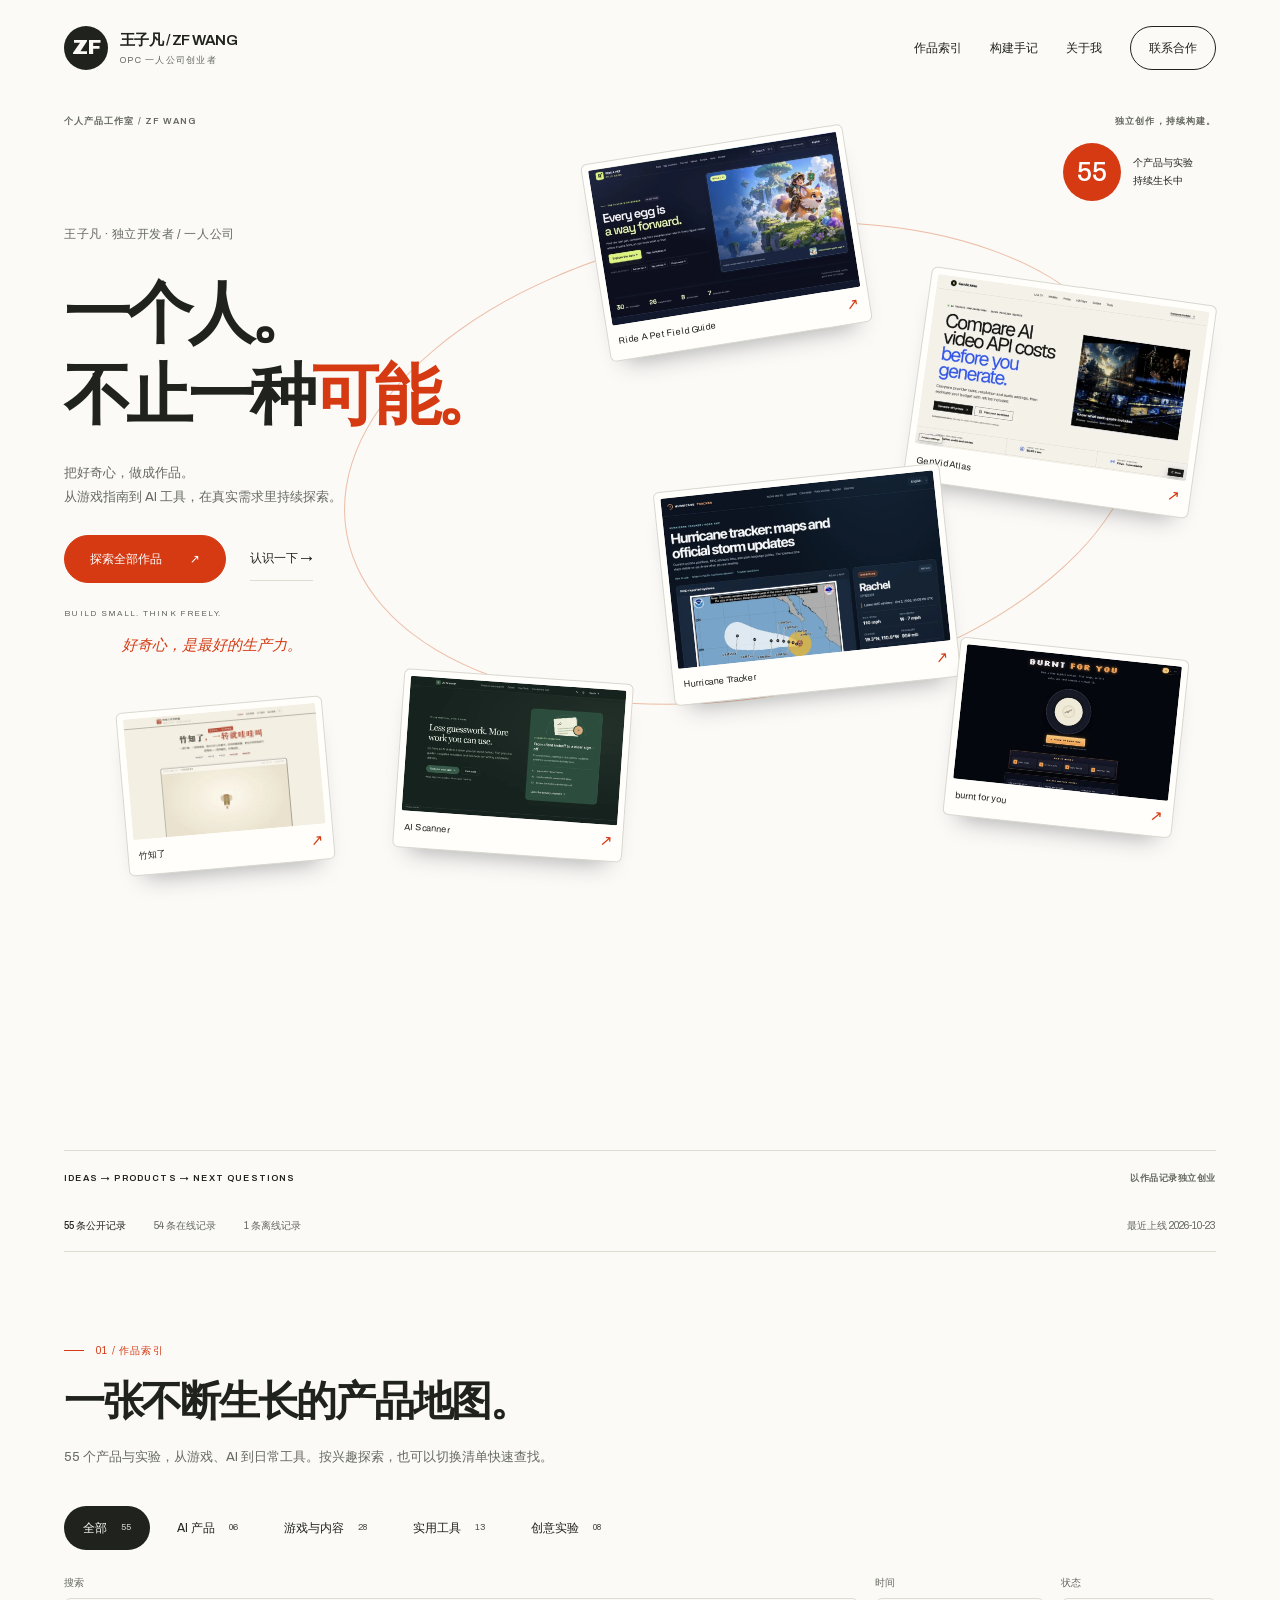
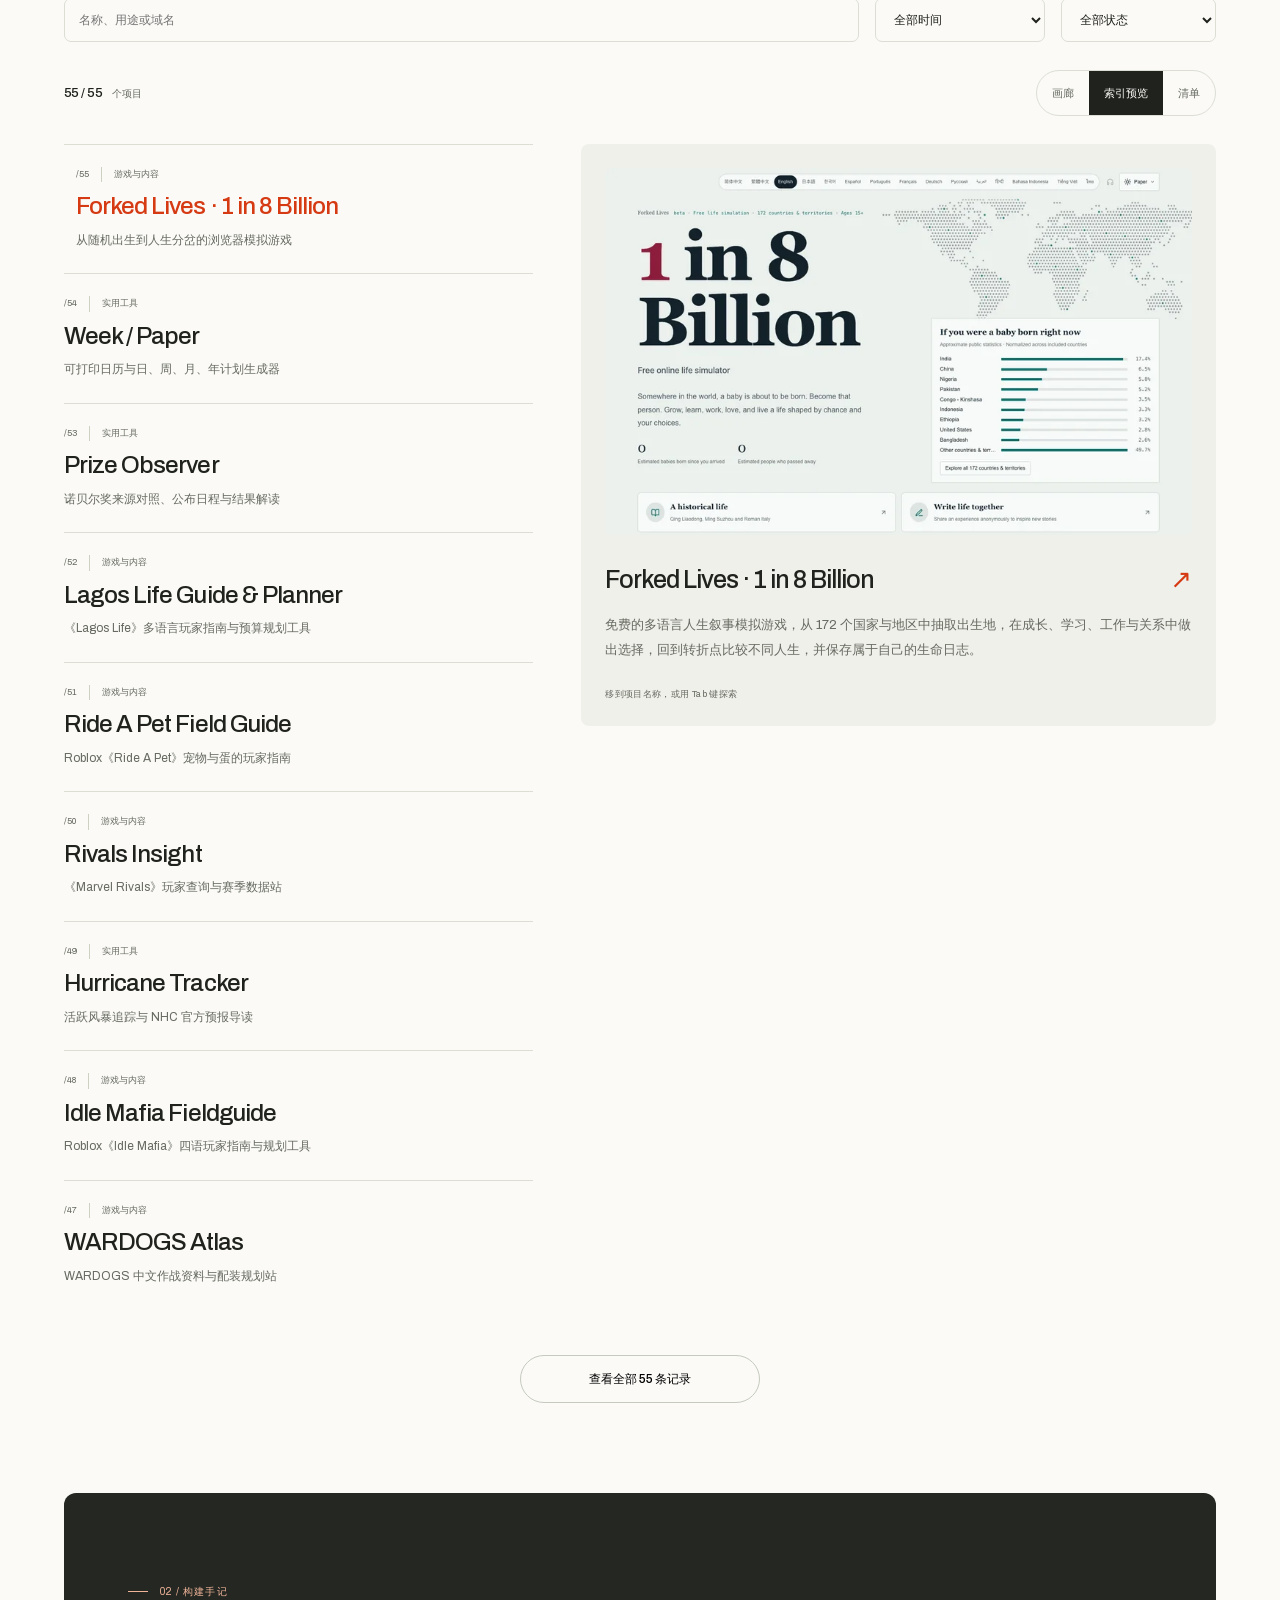
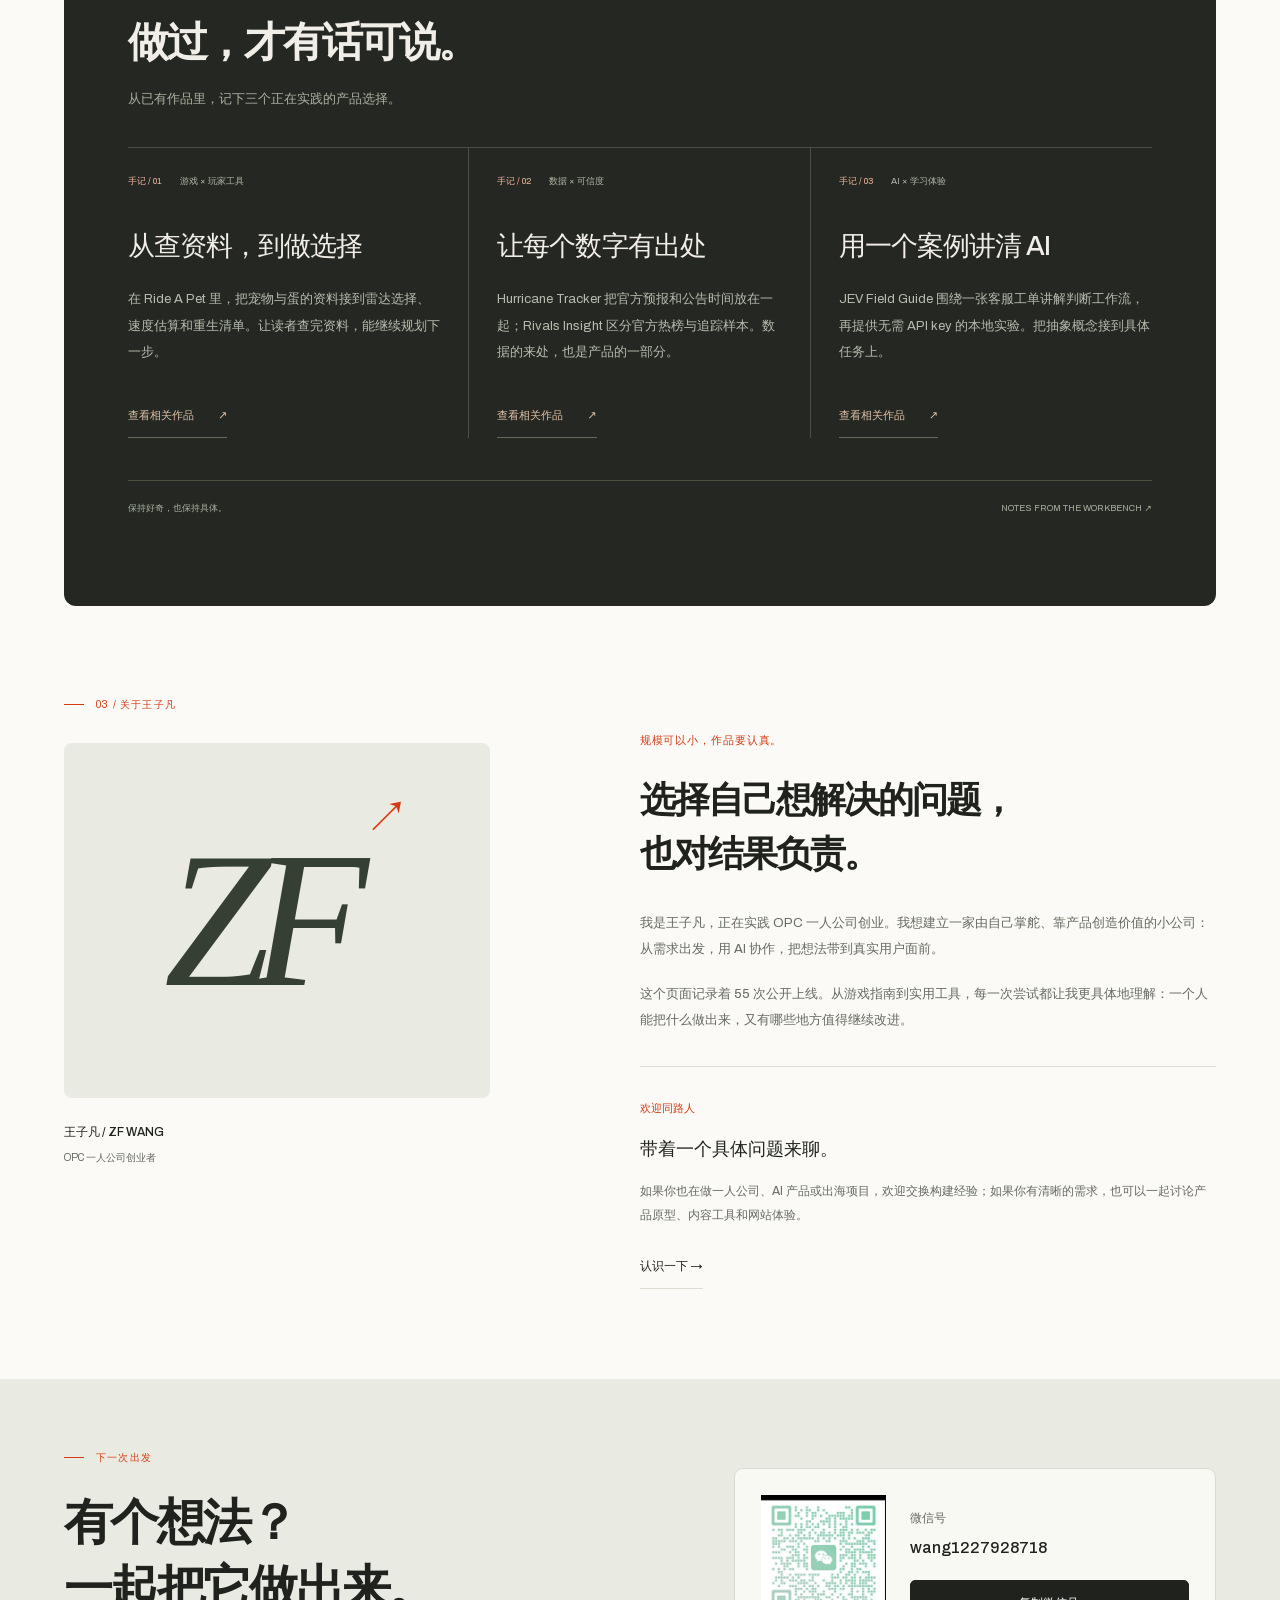
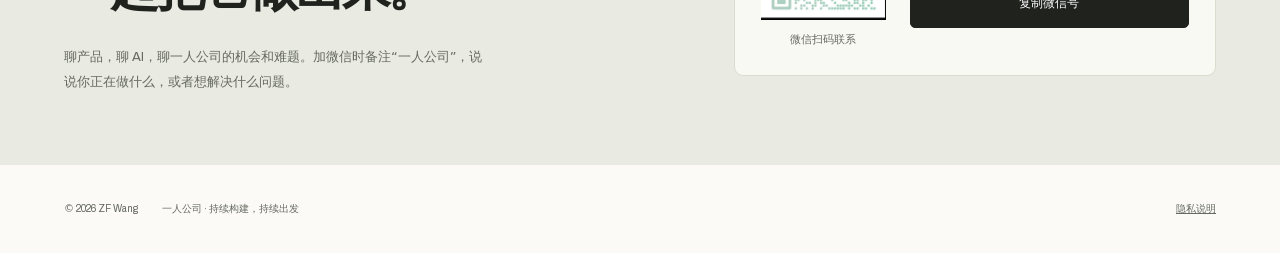
==== commit 40f9a0f4: "Add Forked Lives life simulator project" ====
--- a/index.html
+++ b/index.html
@@ -25,7 +25,7 @@
   <link rel="icon" href="favicon.svg" type="image/svg+xml">
   <link rel="stylesheet" href="assets/site.css">
   <script defer data-domain="wangzifan.store" src="https://plausible.shipsolo.io/js/script.js"></script>
-  <script type="application/ld+json">{"@context":"https://schema.org","@graph":[{"@type":"Person","@id":"https://wangzifan.store/#person","name":"王子凡","alternateName":"ZF Wang","url":"https://wangzifan.store/","description":"OPC 一人公司创业者，以 AI、产品与持续发布探索独立创业。"},{"@type":"WebSite","@id":"https://wangzifan.store/#website","url":"https://wangzifan.store/","name":"王子凡（ZF Wang）— 个人产品工作台","inLanguage":"zh-CN","publisher":{"@id":"https://wangzifan.store/#person"}},{"@type":"ItemList","@id":"https://wangzifan.store/#release-ledger","name":"ZF Wang 公开产品发布档案","numberOfItems":54,"itemListOrder":"https://schema.org/ItemListOrderDescending","itemListElement":[{"@type":"ListItem","position":1,"item":{"@type":"CreativeWork","name":"Week / Paper","datePublished":"2026-10-07","genre":"实用工具","additionalProperty":{"@type":"PropertyValue","name":"public status","value":"live"},"url":"https://printablecalendar.site/"}},{"@type":"ListItem","position":2,"item":{"@type":"CreativeWork","name":"Prize Observer","datePublished":"2026-10-06","genre":"实用工具","additionalProperty":{"@type":"PropertyValue","name":"public status","value":"live"},"url":"https://prizeeye.site/"}},{"@type":"ListItem","position":3,"item":{"@type":"CreativeWork","name":"Lagos Life Guide & Planner","datePublished":"2026-10-06","genre":"游戏与内容","additionalProperty":{"@type":"PropertyValue","name":"public status","value":"live"},"url":"https://lagoslife.space/"}},{"@type":"ListItem","position":4,"item":{"@type":"CreativeWork","name":"Ride A Pet Field Guide","datePublished":"2026-10-02","genre":"游戏与内容","additionalProperty":{"@type":"PropertyValue","name":"public status","value":"live"},"url":"https://rideapet.space/"}},{"@type":"ListItem","position":5,"item":{"@type":"CreativeWork","name":"Rivals Insight","datePublished":"2026-10-02","genre":"游戏与内容","additionalProperty":{"@type":"PropertyValue","name":"public status","value":"live"},"url":"https://marvelrivalstracker.site/"}},{"@type":"ListItem","position":6,"item":{"@type":"CreativeWork","name":"Hurricane Tracker","datePublished":"2026-09-28","genre":"实用工具","additionalProperty":{"@type":"PropertyValue","name":"public status","value":"live"},"url":"https://hurricanetracker.site/"}},{"@type":"ListItem","position":7,"item":{"@type":"CreativeWork","name":"Idle Mafia Fieldguide","datePublished":"2026-09-26","genre":"游戏与内容","additionalProperty":{"@type":"PropertyValue","name":"public status","value":"live"},"url":"https://idle-mafia.wiki/"}},{"@type":"ListItem","position":8,"item":{"@type":"CreativeWork","name":"WARDOGS Atlas","datePublished":"2026-09-25","genre":"游戏与内容","additionalProperty":{"@type":"PropertyValue","name":"public status","value":"live"},"url":"https://wardogs.sbs/"}},{"@type":"ListItem","position":9,"item":{"@type":"CreativeWork","name":"JEV 101 · JEV Field Guide","datePublished":"2026-09-25","genre":"AI 产品","additionalProperty":{"@type":"PropertyValue","name":"public status","value":"live"},"url":"https://jev101.site/"}},{"@type":"ListItem","position":10,"item":{"@type":"CreativeWork","name":"Forever Builds","datePublished":"2026-09-15","genre":"游戏与内容","additionalProperty":{"@type":"PropertyValue","name":"public status","value":"live"},"url":"https://wowforever.space/"}},{"@type":"ListItem","position":11,"item":{"@type":"CreativeWork","name":"The Defiant Wiki","datePublished":"2026-09-15","genre":"游戏与内容","additionalProperty":{"@type":"PropertyValue","name":"public status","value":"live"},"url":"https://thedefiantwiki.site/"}},{"@type":"ListItem","position":12,"item":{"@type":"CreativeWork","name":"Command An Army Field Guide","datePublished":"2026-09-15","genre":"游戏与内容","additionalProperty":{"@type":"PropertyValue","name":"public status","value":"live"},"url":"https://commandanarmy.site/"}},{"@type":"ListItem","position":13,"item":{"@type":"CreativeWork","name":"1666 Amsterdam Field Desk","datePublished":"2026-09-12","genre":"游戏与内容","additionalProperty":{"@type":"PropertyValue","name":"public status","value":"live"},"url":"https://1666amsterdam.top/"}},{"@type":"ListItem","position":14,"item":{"@type":"CreativeWork","name":"ParryGrid","datePublished":"2026-09-12","genre":"游戏与内容","additionalProperty":{"@type":"PropertyValue","name":"public status","value":"live"},"url":"https://parrygrid.wiki/"}},{"@type":"ListItem","position":15,"item":{"@type":"CreativeWork","name":"Mimic Party Soundcheck","datePublished":"2026-09-12","genre":"游戏与内容","additionalProperty":{"@type":"PropertyValue","name":"public status","value":"live"},"url":"https://mimicparty.space/"}},{"@type":"ListItem","position":16,"item":{"@type":"CreativeWork","name":"Nightfall Halloween Guides","datePublished":"2026-09-12","genre":"游戏与内容","additionalProperty":{"@type":"PropertyValue","name":"public status","value":"live"},"url":"https://halloweenthegame.top/"}},{"@type":"ListItem","position":17,"item":{"@type":"CreativeWork","name":"Narinig Mo Ba? Guide","datePublished":"2026-09-11","genre":"游戏与内容","additionalProperty":{"@type":"PropertyValue","name":"public status","value":"live"},"url":"https://narinigmoba.top/"}},{"@type":"ListItem","position":18,"item":{"@type":"CreativeWork","name":"Astra Atlas","datePublished":"2026-09-09","genre":"AI 产品","additionalProperty":{"@type":"PropertyValue","name":"public status","value":"live"},"url":"https://gpt6astra.best/"}},{"@type":"ListItem","position":19,"item":{"@type":"CreativeWork","name":"Onimusha Atlas","datePublished":"2026-09-09","genre":"游戏与内容","additionalProperty":{"@type":"PropertyValue","name":"public status","value":"live"},"url":"https://onimushawayofthesword.space/"}},{"@type":"ListItem","position":20,"item":{"@type":"CreativeWork","name":"Dawnwalker Field Guide","datePublished":"2026-09-09","genre":"游戏与内容","additionalProperty":{"@type":"PropertyValue","name":"public status","value":"live"},"url":"https://thebloodofdawnwalker.info/"}},{"@type":"ListItem","position":21,"item":{"@type":"CreativeWork","name":"GenVid Atlas","datePublished":"2026-09-06","genre":"AI 产品","additionalProperty":{"@type":"PropertyValue","name":"public status","value":"live"},"url":"https://genvidatlas.wiki/"}},{"@type":"ListItem","position":22,"item":{"@type":"CreativeWork","name":"Mortal Shell II Wiki","datePublished":"2026-08-25","genre":"游戏与内容","additionalProperty":{"@type":"PropertyValue","name":"public status","value":"live"},"url":"https://mortalshell2.quest/"}},{"@type":"ListItem","position":23,"item":{"@type":"CreativeWork","name":"OxAlpha","datePublished":"2026-08-22","genre":"实用工具","additionalProperty":{"@type":"PropertyValue","name":"public status","value":"live"},"url":"https://oxalpha.site/"}},{"@type":"ListItem","position":24,"item":{"@type":"CreativeWork","name":"The Sinking City 2 Field Guide","datePublished":"2026-08-20","genre":"游戏与内容","additionalProperty":{"@type":"PropertyValue","name":"public status","value":"live"},"url":"https://thesinkingcity2.top/"}},{"@type":"ListItem","position":25,"item":{"@type":"CreativeWork","name":"Chinamaxxing Online","datePublished":"2026-08-20","genre":"创意实验","additionalProperty":{"@type":"PropertyValue","name":"public status","value":"live"},"url":"https://chinamaxxing.site/"}},{"@type":"ListItem","position":26,"item":{"@type":"CreativeWork","name":"HLLV Field Manual","datePublished":"2026-08-18","genre":"游戏与内容","additionalProperty":{"@type":"PropertyValue","name":"public status","value":"live"},"url":"https://hellletloosevietnam.blog/"}},{"@type":"ListItem","position":27,"item":{"@type":"CreativeWork","name":"牛来","datePublished":"2026-08-17","genre":"创意实验","additionalProperty":{"@type":"PropertyValue","name":"public status","value":"live"},"url":"https://niulai.blog/"}},{"@type":"ListItem","position":28,"item":{"@type":"CreativeWork","name":"CraveLoop","datePublished":"2026-08-16","genre":"创意实验","additionalProperty":{"@type":"PropertyValue","name":"public status","value":"live"},"url":"https://foodnevercomes.online/"}},{"@type":"ListItem","position":29,"item":{"@type":"CreativeWork","name":"MatchaFilter","datePublished":"2026-08-16","genre":"实用工具","additionalProperty":{"@type":"PropertyValue","name":"public status","value":"live"},"url":"https://matchafilter.cc/"}},{"@type":"ListItem","position":30,"item":{"@type":"CreativeWork","name":"burnt for you","datePublished":"2026-08-16","genre":"创意实验","additionalProperty":{"@type":"PropertyValue","name":"public status","value":"live"},"url":"https://burncd.xyz/"}},{"@type":"ListItem","position":31,"item":{"@type":"CreativeWork","name":"Polski Piłkarz Simulator","datePublished":"2026-08-16","genre":"游戏与内容","additionalProperty":{"@type":"PropertyValue","name":"public status","value":"offline"}}},{"@type":"ListItem","position":32,"item":{"@type":"CreativeWork","name":"DSH Field Guide","datePublished":"2026-08-15","genre":"实用工具","additionalProperty":{"@type":"PropertyValue","name":"public status","value":"live"},"url":"https://deepseekharness.site/"}},{"@type":"ListItem","position":33,"item":{"@type":"CreativeWork","name":"Remove Matcha Filter","datePublished":"2026-08-12","genre":"实用工具","additionalProperty":{"@type":"PropertyValue","name":"public status","value":"live"},"url":"https://remove-matcha-filter.com/"}},{"@type":"ListItem","position":34,"item":{"@type":"CreativeWork","name":"RSP Editor","datePublished":"2026-08-09","genre":"AI 产品","additionalProperty":{"@type":"PropertyValue","name":"public status","value":"live"},"url":"https://rspeditor.app/"}},{"@type":"ListItem","position":35,"item":{"@type":"CreativeWork","name":"AI Scanner","datePublished":"2026-08-09","genre":"AI 产品","additionalProperty":{"@type":"PropertyValue","name":"public status","value":"live"},"url":"https://aiscanner.run/"}},{"@type":"ListItem","position":36,"item":{"@type":"CreativeWork","name":"Merge a Nuke! Guide","datePublished":"2026-08-08","genre":"游戏与内容","additionalProperty":{"@type":"PropertyValue","name":"public status","value":"live"},"url":"https://mergeanuke.space/"}},{"@type":"ListItem","position":37,"item":{"@type":"CreativeWork","name":"Shift at Midnight Guide","datePublished":"2026-08-05","genre":"游戏与内容","additionalProperty":{"@type":"PropertyValue","name":"public status","value":"live"},"url":"https://shiftatmidnight.blog/"}},{"@type":"ListItem","position":38,"item":{"@type":"CreativeWork","name":"竹知了","datePublished":"2026-08-04","genre":"实用工具","additionalProperty":{"@type":"PropertyValue","name":"public status","value":"live"},"url":"https://zhuzhiliao.buzz/"}},{"@type":"ListItem","position":39,"item":{"@type":"CreativeWork","name":"Cash Flow Lifestyle","datePublished":"2026-08-03","genre":"创意实验","additionalProperty":{"@type":"PropertyValue","name":"public status","value":"live"},"url":"https://cashflow.lifestyle/"}},{"@type":"ListItem","position":40,"item":{"@type":"CreativeWork","name":"HowManySleepsUntil","datePublished":"2026-07-31","genre":"实用工具","additionalProperty":{"@type":"PropertyValue","name":"public status","value":"live"},"url":"https://howmanysleepsuntil.rest/"}},{"@type":"ListItem","position":41,"item":{"@type":"CreativeWork","name":"IsItDown","datePublished":"2026-07-31","genre":"实用工具","additionalProperty":{"@type":"PropertyValue","name":"public status","value":"live"},"url":"https://isitdown.click/"}},{"@type":"ListItem","position":42,"item":{"@type":"CreativeWork","name":"CopyPlaintext","datePublished":"2026-07-31","genre":"实用工具","additionalProperty":{"@type":"PropertyValue","name":"public status","value":"live"},"url":"https://copyplaintext.com/"}},{"@type":"ListItem","position":43,"item":{"@type":"CreativeWork","name":"DragonSword Wiki","datePublished":"2026-07-29","genre":"游戏与内容","additionalProperty":{"@type":"PropertyValue","name":"public status","value":"live"},"url":"https://dragonswordawakening.fun/"}},{"@type":"ListItem","position":44,"item":{"@type":"CreativeWork","name":"SpiritVale Wiki","datePublished":"2026-07-28","genre":"游戏与内容","additionalProperty":{"@type":"PropertyValue","name":"public status","value":"live"},"url":"https://spiritvale.blog/"}},{"@type":"ListItem","position":45,"item":{"@type":"CreativeWork","name":"Rot Check","datePublished":"2026-07-26","genre":"创意实验","additionalProperty":{"@type":"PropertyValue","name":"public status","value":"live"},"url":"https://rotcheck.cyou/"}},{"@type":"ListItem","position":46,"item":{"@type":"CreativeWork","name":"Chinese Coins Atlas","datePublished":"2026-07-26","genre":"创意实验","additionalProperty":{"@type":"PropertyValue","name":"public status","value":"live"},"url":"https://chinesecashcoins.wiki/"}},{"@type":"ListItem","position":47,"item":{"@type":"CreativeWork","name":"TaskbarHeroWiki","datePublished":"2026-07-26","genre":"游戏与内容","additionalProperty":{"@type":"PropertyValue","name":"public status","value":"live"},"url":"https://taskbarherowiki.best/"}},{"@type":"ListItem","position":48,"item":{"@type":"CreativeWork","name":"All Wishes Come True","datePublished":"2026-07-25","genre":"创意实验","additionalProperty":{"@type":"PropertyValue","name":"public status","value":"live"},"url":"https://allwishescometrue.site/"}},{"@type":"ListItem","position":49,"item":{"@type":"CreativeWork","name":"llmstxt","datePublished":"2026-07-18","genre":"实用工具","additionalProperty":{"@type":"PropertyValue","name":"public status","value":"live"},"url":"https://llmstxt.best/"}},{"@type":"ListItem","position":50,"item":{"@type":"CreativeWork","name":"CodexSkin.space","datePublished":"2026-07-17","genre":"实用工具","additionalProperty":{"@type":"PropertyValue","name":"public status","value":"live"},"url":"https://codexskin.space/"}},{"@type":"ListItem","position":51,"item":{"@type":"CreativeWork","name":"PalworldMap","datePublished":"2026-07-14","genre":"游戏与内容","additionalProperty":{"@type":"PropertyValue","name":"public status","value":"live"},"url":"https://palworldmap.best/"}},{"@type":"ListItem","position":52,"item":{"@type":"CreativeWork","name":"FalloutDay","datePublished":"2026-07-12","genre":"游戏与内容","additionalProperty":{"@type":"PropertyValue","name":"public status","value":"live"},"url":"https://falloutday.online/"}},{"@type":"ListItem","position":53,"item":{"@type":"CreativeWork","name":"Build a Hooper","datePublished":"2026-07-12","genre":"游戏与内容","additionalProperty":{"@type":"PropertyValue","name":"public status","value":"live"},"url":"https://buildahooper.best/"}},{"@type":"ListItem","position":54,"item":{"@type":"CreativeWork","name":"AIStoryNest","datePublished":"2026-07-12","genre":"AI 产品","additionalProperty":{"@type":"PropertyValue","name":"public status","value":"live"},"url":"https://aistorynest.mom/"}}]}]}</script>
+  <script type="application/ld+json">{"@context":"https://schema.org","@graph":[{"@type":"Person","@id":"https://wangzifan.store/#person","name":"王子凡","alternateName":"ZF Wang","url":"https://wangzifan.store/","description":"OPC 一人公司创业者，以 AI、产品与持续发布探索独立创业。"},{"@type":"WebSite","@id":"https://wangzifan.store/#website","url":"https://wangzifan.store/","name":"王子凡（ZF Wang）— 个人产品工作台","inLanguage":"zh-CN","publisher":{"@id":"https://wangzifan.store/#person"}},{"@type":"ItemList","@id":"https://wangzifan.store/#release-ledger","name":"ZF Wang 公开产品发布档案","numberOfItems":55,"itemListOrder":"https://schema.org/ItemListOrderDescending","itemListElement":[{"@type":"ListItem","position":1,"item":{"@type":"CreativeWork","name":"Forked Lives · 1 in 8 Billion","datePublished":"2026-10-23","genre":"游戏与内容","additionalProperty":{"@type":"PropertyValue","name":"public status","value":"live"},"url":"https://1in8b.space/"}},{"@type":"ListItem","position":2,"item":{"@type":"CreativeWork","name":"Week / Paper","datePublished":"2026-10-07","genre":"实用工具","additionalProperty":{"@type":"PropertyValue","name":"public status","value":"live"},"url":"https://printablecalendar.site/"}},{"@type":"ListItem","position":3,"item":{"@type":"CreativeWork","name":"Prize Observer","datePublished":"2026-10-06","genre":"实用工具","additionalProperty":{"@type":"PropertyValue","name":"public status","value":"live"},"url":"https://prizeeye.site/"}},{"@type":"ListItem","position":4,"item":{"@type":"CreativeWork","name":"Lagos Life Guide & Planner","datePublished":"2026-10-06","genre":"游戏与内容","additionalProperty":{"@type":"PropertyValue","name":"public status","value":"live"},"url":"https://lagoslife.space/"}},{"@type":"ListItem","position":5,"item":{"@type":"CreativeWork","name":"Ride A Pet Field Guide","datePublished":"2026-10-02","genre":"游戏与内容","additionalProperty":{"@type":"PropertyValue","name":"public status","value":"live"},"url":"https://rideapet.space/"}},{"@type":"ListItem","position":6,"item":{"@type":"CreativeWork","name":"Rivals Insight","datePublished":"2026-10-02","genre":"游戏与内容","additionalProperty":{"@type":"PropertyValue","name":"public status","value":"live"},"url":"https://marvelrivalstracker.site/"}},{"@type":"ListItem","position":7,"item":{"@type":"CreativeWork","name":"Hurricane Tracker","datePublished":"2026-09-28","genre":"实用工具","additionalProperty":{"@type":"PropertyValue","name":"public status","value":"live"},"url":"https://hurricanetracker.site/"}},{"@type":"ListItem","position":8,"item":{"@type":"CreativeWork","name":"Idle Mafia Fieldguide","datePublished":"2026-09-26","genre":"游戏与内容","additionalProperty":{"@type":"PropertyValue","name":"public status","value":"live"},"url":"https://idle-mafia.wiki/"}},{"@type":"ListItem","position":9,"item":{"@type":"CreativeWork","name":"WARDOGS Atlas","datePublished":"2026-09-25","genre":"游戏与内容","additionalProperty":{"@type":"PropertyValue","name":"public status","value":"live"},"url":"https://wardogs.sbs/"}},{"@type":"ListItem","position":10,"item":{"@type":"CreativeWork","name":"JEV 101 · JEV Field Guide","datePublished":"2026-09-25","genre":"AI 产品","additionalProperty":{"@type":"PropertyValue","name":"public status","value":"live"},"url":"https://jev101.site/"}},{"@type":"ListItem","position":11,"item":{"@type":"CreativeWork","name":"Forever Builds","datePublished":"2026-09-15","genre":"游戏与内容","additionalProperty":{"@type":"PropertyValue","name":"public status","value":"live"},"url":"https://wowforever.space/"}},{"@type":"ListItem","position":12,"item":{"@type":"CreativeWork","name":"The Defiant Wiki","datePublished":"2026-09-15","genre":"游戏与内容","additionalProperty":{"@type":"PropertyValue","name":"public status","value":"live"},"url":"https://thedefiantwiki.site/"}},{"@type":"ListItem","position":13,"item":{"@type":"CreativeWork","name":"Command An Army Field Guide","datePublished":"2026-09-15","genre":"游戏与内容","additionalProperty":{"@type":"PropertyValue","name":"public status","value":"live"},"url":"https://commandanarmy.site/"}},{"@type":"ListItem","position":14,"item":{"@type":"CreativeWork","name":"1666 Amsterdam Field Desk","datePublished":"2026-09-12","genre":"游戏与内容","additionalProperty":{"@type":"PropertyValue","name":"public status","value":"live"},"url":"https://1666amsterdam.top/"}},{"@type":"ListItem","position":15,"item":{"@type":"CreativeWork","name":"ParryGrid","datePublished":"2026-09-12","genre":"游戏与内容","additionalProperty":{"@type":"PropertyValue","name":"public status","value":"live"},"url":"https://parrygrid.wiki/"}},{"@type":"ListItem","position":16,"item":{"@type":"CreativeWork","name":"Mimic Party Soundcheck","datePublished":"2026-09-12","genre":"游戏与内容","additionalProperty":{"@type":"PropertyValue","name":"public status","value":"live"},"url":"https://mimicparty.space/"}},{"@type":"ListItem","position":17,"item":{"@type":"CreativeWork","name":"Nightfall Halloween Guides","datePublished":"2026-09-12","genre":"游戏与内容","additionalProperty":{"@type":"PropertyValue","name":"public status","value":"live"},"url":"https://halloweenthegame.top/"}},{"@type":"ListItem","position":18,"item":{"@type":"CreativeWork","name":"Narinig Mo Ba? Guide","datePublished":"2026-09-11","genre":"游戏与内容","additionalProperty":{"@type":"PropertyValue","name":"public status","value":"live"},"url":"https://narinigmoba.top/"}},{"@type":"ListItem","position":19,"item":{"@type":"CreativeWork","name":"Astra Atlas","datePublished":"2026-09-09","genre":"AI 产品","additionalProperty":{"@type":"PropertyValue","name":"public status","value":"live"},"url":"https://gpt6astra.best/"}},{"@type":"ListItem","position":20,"item":{"@type":"CreativeWork","name":"Onimusha Atlas","datePublished":"2026-09-09","genre":"游戏与内容","additionalProperty":{"@type":"PropertyValue","name":"public status","value":"live"},"url":"https://onimushawayofthesword.space/"}},{"@type":"ListItem","position":21,"item":{"@type":"CreativeWork","name":"Dawnwalker Field Guide","datePublished":"2026-09-09","genre":"游戏与内容","additionalProperty":{"@type":"PropertyValue","name":"public status","value":"live"},"url":"https://thebloodofdawnwalker.info/"}},{"@type":"ListItem","position":22,"item":{"@type":"CreativeWork","name":"GenVid Atlas","datePublished":"2026-09-06","genre":"AI 产品","additionalProperty":{"@type":"PropertyValue","name":"public status","value":"live"},"url":"https://genvidatlas.wiki/"}},{"@type":"ListItem","position":23,"item":{"@type":"CreativeWork","name":"Mortal Shell II Wiki","datePublished":"2026-08-25","genre":"游戏与内容","additionalProperty":{"@type":"PropertyValue","name":"public status","value":"live"},"url":"https://mortalshell2.quest/"}},{"@type":"ListItem","position":24,"item":{"@type":"CreativeWork","name":"OxAlpha","datePublished":"2026-08-22","genre":"实用工具","additionalProperty":{"@type":"PropertyValue","name":"public status","value":"live"},"url":"https://oxalpha.site/"}},{"@type":"ListItem","position":25,"item":{"@type":"CreativeWork","name":"The Sinking City 2 Field Guide","datePublished":"2026-08-20","genre":"游戏与内容","additionalProperty":{"@type":"PropertyValue","name":"public status","value":"live"},"url":"https://thesinkingcity2.top/"}},{"@type":"ListItem","position":26,"item":{"@type":"CreativeWork","name":"Chinamaxxing Online","datePublished":"2026-08-20","genre":"创意实验","additionalProperty":{"@type":"PropertyValue","name":"public status","value":"live"},"url":"https://chinamaxxing.site/"}},{"@type":"ListItem","position":27,"item":{"@type":"CreativeWork","name":"HLLV Field Manual","datePublished":"2026-08-18","genre":"游戏与内容","additionalProperty":{"@type":"PropertyValue","name":"public status","value":"live"},"url":"https://hellletloosevietnam.blog/"}},{"@type":"ListItem","position":28,"item":{"@type":"CreativeWork","name":"牛来","datePublished":"2026-08-17","genre":"创意实验","additionalProperty":{"@type":"PropertyValue","name":"public status","value":"live"},"url":"https://niulai.blog/"}},{"@type":"ListItem","position":29,"item":{"@type":"CreativeWork","name":"CraveLoop","datePublished":"2026-08-16","genre":"创意实验","additionalProperty":{"@type":"PropertyValue","name":"public status","value":"live"},"url":"https://foodnevercomes.online/"}},{"@type":"ListItem","position":30,"item":{"@type":"CreativeWork","name":"MatchaFilter","datePublished":"2026-08-16","genre":"实用工具","additionalProperty":{"@type":"PropertyValue","name":"public status","value":"live"},"url":"https://matchafilter.cc/"}},{"@type":"ListItem","position":31,"item":{"@type":"CreativeWork","name":"burnt for you","datePublished":"2026-08-16","genre":"创意实验","additionalProperty":{"@type":"PropertyValue","name":"public status","value":"live"},"url":"https://burncd.xyz/"}},{"@type":"ListItem","position":32,"item":{"@type":"CreativeWork","name":"Polski Piłkarz Simulator","datePublished":"2026-08-16","genre":"游戏与内容","additionalProperty":{"@type":"PropertyValue","name":"public status","value":"offline"}}},{"@type":"ListItem","position":33,"item":{"@type":"CreativeWork","name":"DSH Field Guide","datePublished":"2026-08-15","genre":"实用工具","additionalProperty":{"@type":"PropertyValue","name":"public status","value":"live"},"url":"https://deepseekharness.site/"}},{"@type":"ListItem","position":34,"item":{"@type":"CreativeWork","name":"Remove Matcha Filter","datePublished":"2026-08-12","genre":"实用工具","additionalProperty":{"@type":"PropertyValue","name":"public status","value":"live"},"url":"https://remove-matcha-filter.com/"}},{"@type":"ListItem","position":35,"item":{"@type":"CreativeWork","name":"RSP Editor","datePublished":"2026-08-09","genre":"AI 产品","additionalProperty":{"@type":"PropertyValue","name":"public status","value":"live"},"url":"https://rspeditor.app/"}},{"@type":"ListItem","position":36,"item":{"@type":"CreativeWork","name":"AI Scanner","datePublished":"2026-08-09","genre":"AI 产品","additionalProperty":{"@type":"PropertyValue","name":"public status","value":"live"},"url":"https://aiscanner.run/"}},{"@type":"ListItem","position":37,"item":{"@type":"CreativeWork","name":"Merge a Nuke! Guide","datePublished":"2026-08-08","genre":"游戏与内容","additionalProperty":{"@type":"PropertyValue","name":"public status","value":"live"},"url":"https://mergeanuke.space/"}},{"@type":"ListItem","position":38,"item":{"@type":"CreativeWork","name":"Shift at Midnight Guide","datePublished":"2026-08-05","genre":"游戏与内容","additionalProperty":{"@type":"PropertyValue","name":"public status","value":"live"},"url":"https://shiftatmidnight.blog/"}},{"@type":"ListItem","position":39,"item":{"@type":"CreativeWork","name":"竹知了","datePublished":"2026-08-04","genre":"实用工具","additionalProperty":{"@type":"PropertyValue","name":"public status","value":"live"},"url":"https://zhuzhiliao.buzz/"}},{"@type":"ListItem","position":40,"item":{"@type":"CreativeWork","name":"Cash Flow Lifestyle","datePublished":"2026-08-03","genre":"创意实验","additionalProperty":{"@type":"PropertyValue","name":"public status","value":"live"},"url":"https://cashflow.lifestyle/"}},{"@type":"ListItem","position":41,"item":{"@type":"CreativeWork","name":"HowManySleepsUntil","datePublished":"2026-07-31","genre":"实用工具","additionalProperty":{"@type":"PropertyValue","name":"public status","value":"live"},"url":"https://howmanysleepsuntil.rest/"}},{"@type":"ListItem","position":42,"item":{"@type":"CreativeWork","name":"IsItDown","datePublished":"2026-07-31","genre":"实用工具","additionalProperty":{"@type":"PropertyValue","name":"public status","value":"live"},"url":"https://isitdown.click/"}},{"@type":"ListItem","position":43,"item":{"@type":"CreativeWork","name":"CopyPlaintext","datePublished":"2026-07-31","genre":"实用工具","additionalProperty":{"@type":"PropertyValue","name":"public status","value":"live"},"url":"https://copyplaintext.com/"}},{"@type":"ListItem","position":44,"item":{"@type":"CreativeWork","name":"DragonSword Wiki","datePublished":"2026-07-29","genre":"游戏与内容","additionalProperty":{"@type":"PropertyValue","name":"public status","value":"live"},"url":"https://dragonswordawakening.fun/"}},{"@type":"ListItem","position":45,"item":{"@type":"CreativeWork","name":"SpiritVale Wiki","datePublished":"2026-07-28","genre":"游戏与内容","additionalProperty":{"@type":"PropertyValue","name":"public status","value":"live"},"url":"https://spiritvale.blog/"}},{"@type":"ListItem","position":46,"item":{"@type":"CreativeWork","name":"Rot Check","datePublished":"2026-07-26","genre":"创意实验","additionalProperty":{"@type":"PropertyValue","name":"public status","value":"live"},"url":"https://rotcheck.cyou/"}},{"@type":"ListItem","position":47,"item":{"@type":"CreativeWork","name":"Chinese Coins Atlas","datePublished":"2026-07-26","genre":"创意实验","additionalProperty":{"@type":"PropertyValue","name":"public status","value":"live"},"url":"https://chinesecashcoins.wiki/"}},{"@type":"ListItem","position":48,"item":{"@type":"CreativeWork","name":"TaskbarHeroWiki","datePublished":"2026-07-26","genre":"游戏与内容","additionalProperty":{"@type":"PropertyValue","name":"public status","value":"live"},"url":"https://taskbarherowiki.best/"}},{"@type":"ListItem","position":49,"item":{"@type":"CreativeWork","name":"All Wishes Come True","datePublished":"2026-07-25","genre":"创意实验","additionalProperty":{"@type":"PropertyValue","name":"public status","value":"live"},"url":"https://allwishescometrue.site/"}},{"@type":"ListItem","position":50,"item":{"@type":"CreativeWork","name":"llmstxt","datePublished":"2026-07-18","genre":"实用工具","additionalProperty":{"@type":"PropertyValue","name":"public status","value":"live"},"url":"https://llmstxt.best/"}},{"@type":"ListItem","position":51,"item":{"@type":"CreativeWork","name":"CodexSkin.space","datePublished":"2026-07-17","genre":"实用工具","additionalProperty":{"@type":"PropertyValue","name":"public status","value":"live"},"url":"https://codexskin.space/"}},{"@type":"ListItem","position":52,"item":{"@type":"CreativeWork","name":"PalworldMap","datePublished":"2026-07-14","genre":"游戏与内容","additionalProperty":{"@type":"PropertyValue","name":"public status","value":"live"},"url":"https://palworldmap.best/"}},{"@type":"ListItem","position":53,"item":{"@type":"CreativeWork","name":"FalloutDay","datePublished":"2026-07-12","genre":"游戏与内容","additionalProperty":{"@type":"PropertyValue","name":"public status","value":"live"},"url":"https://falloutday.online/"}},{"@type":"ListItem","position":54,"item":{"@type":"CreativeWork","name":"Build a Hooper","datePublished":"2026-07-12","genre":"游戏与内容","additionalProperty":{"@type":"PropertyValue","name":"public status","value":"live"},"url":"https://buildahooper.best/"}},{"@type":"ListItem","position":55,"item":{"@type":"CreativeWork","name":"AIStoryNest","datePublished":"2026-07-12","genre":"AI 产品","additionalProperty":{"@type":"PropertyValue","name":"public status","value":"live"},"url":"https://aistorynest.mom/"}}]}]}</script>
   <script defer src="assets/site.js"></script>
 </head>
 <body class="journal-home">
@@ -54,7 +54,7 @@
           <div class="hero-actions"><a class="button button-primary" href="#ledger">探索全部作品 <span aria-hidden="true">↗</span></a><a class="text-link" href="#contact">认识一下 →</a></div>
           <p class="hero-signature">BUILD SMALL. THINK FREELY.</p>
         </div>
-        <div class="orbit-label"><strong>54</strong><span>个产品与实验<br>持续生长中</span></div>
+        <div class="orbit-label"><strong>55</strong><span>个产品与实验<br>持续生长中</span></div>
         <div class="orbit-line" aria-hidden="true"></div>
         <a class="orbit-project orbit-0" data-project-open="51" href="https://rideapet.space/" target="_blank" rel="noopener noreferrer" style="--start-x:46%;--start-y:2%;--start-angle:-9deg;--start-width:23%;--end-x:0.0%;" aria-label="查看 Ride A Pet Field Guide 项目"><span class="orbit-surface"><img src="assets/projects/project-51.webp" width="800" height="500" alt="Ride A Pet Field Guide 真实页面" decoding="async"><span class="orbit-project-label"><span>Ride A Pet Field Guide</span><span aria-hidden="true">↗</span></span></span></a><a class="orbit-project orbit-1" data-project-open="34" href="https://genvidatlas.wiki/" target="_blank" rel="noopener noreferrer" style="--start-x:74%;--start-y:22%;--start-angle:8deg;--start-width:25%;--end-x:16.9%;" aria-label="查看 GenVid Atlas 项目"><span class="orbit-surface"><img src="assets/projects/project-34.webp" width="800" height="500" alt="GenVid Atlas 真实页面" decoding="async"><span class="orbit-project-label"><span>GenVid Atlas</span><span aria-hidden="true">↗</span></span></span></a><a class="orbit-project orbit-2" data-project-open="49" href="https://hurricanetracker.site/" target="_blank" rel="noopener noreferrer" style="--start-x:52%;--start-y:49%;--start-angle:-6deg;--start-width:25%;--end-x:33.8%;" aria-label="查看 Hurricane Tracker 项目"><span class="orbit-surface"><img src="assets/projects/project-49.webp" width="800" height="500" alt="Hurricane Tracker 真实页面" decoding="async"><span class="orbit-project-label"><span>Hurricane Tracker</span><span aria-hidden="true">↗</span></span></span></a><a class="orbit-project orbit-3" data-project-open="25" href="https://burncd.xyz/" target="_blank" rel="noopener noreferrer" style="--start-x:77%;--start-y:73%;--start-angle:6deg;--start-width:20%;--end-x:50.699999999999996%;" aria-label="查看 burnt for you 项目"><span class="orbit-surface"><img src="assets/projects/project-25.webp" width="800" height="500" alt="burnt for you 真实页面" decoding="async"><span class="orbit-project-label"><span>burnt for you</span><span aria-hidden="true">↗</span></span></span></a><a class="orbit-project orbit-4" data-project-open="20" href="https://aiscanner.run/" target="_blank" rel="noopener noreferrer" style="--start-x:29%;--start-y:77%;--start-angle:4deg;--start-width:20%;--end-x:67.6%;" aria-label="查看 AI Scanner 项目"><span class="orbit-surface"><img src="assets/projects/project-20.webp" width="800" height="500" alt="AI Scanner 真实页面" decoding="async"><span class="orbit-project-label"><span>AI Scanner</span><span aria-hidden="true">↗</span></span></span></a><a class="orbit-project orbit-5" data-project-open="17" href="https://zhuzhiliao.buzz/" target="_blank" rel="noopener noreferrer" style="--start-x:5%;--start-y:81%;--start-angle:-5deg;--start-width:18%;--end-x:84.5%;" aria-label="查看 竹知了 项目"><span class="orbit-surface"><img src="assets/projects/project-17.webp" width="800" height="500" alt="竹知了 真实页面" decoding="async"><span class="orbit-project-label"><span>竹知了</span><span aria-hidden="true">↗</span></span></span></a>
         <span class="orbit-caption">好奇心，是最好的生产力。</span>
@@ -63,25 +63,33 @@
     </section>
 
     <section class="studio-status" aria-label="公开发布状态">
-      <span data-status="releases">54 条公开记录</span>
-      <span data-status="live">53 条在线记录</span>
+      <span data-status="releases">55 条公开记录</span>
+      <span data-status="live">54 条在线记录</span>
       <span data-status="offline">1 条离线记录</span>
-      <span>最近上线 2026-10-07</span>
+      <span>最近上线 2026-10-23</span>
     </section>
 
     <section class="section ledger" id="ledger" aria-labelledby="ledger-title">
       <div class="section-heading">
         <p class="section-no">01 / 作品索引</p>
-        <div><h2 id="ledger-title">一张不断生长的产品地图。</h2><p>54 个产品与实验，从游戏、AI 到日常工具。按兴趣探索，也可以切换清单快速查找。</p></div>
+        <div><h2 id="ledger-title">一张不断生长的产品地图。</h2><p>55 个产品与实验，从游戏、AI 到日常工具。按兴趣探索，也可以切换清单快速查找。</p></div>
       </div>
       <div class="ledger-tools" hidden aria-label="筛选发布档案">
-        <div class="ledger-filters" role="group" aria-label="按产品类型筛选"><button type="button" class="ledger-filter is-active" data-ledger-filter="all" aria-pressed="true">全部<span>54</span></button><button type="button" class="ledger-filter" data-ledger-filter="ai" aria-pressed="false">AI 产品<span>06</span></button><button type="button" class="ledger-filter" data-ledger-filter="game" aria-pressed="false">游戏与内容<span>27</span></button><button type="button" class="ledger-filter" data-ledger-filter="tool" aria-pressed="false">实用工具<span>13</span></button><button type="button" class="ledger-filter" data-ledger-filter="creative" aria-pressed="false">创意实验<span>08</span></button></div>
+        <div class="ledger-filters" role="group" aria-label="按产品类型筛选"><button type="button" class="ledger-filter is-active" data-ledger-filter="all" aria-pressed="true">全部<span>55</span></button><button type="button" class="ledger-filter" data-ledger-filter="ai" aria-pressed="false">AI 产品<span>06</span></button><button type="button" class="ledger-filter" data-ledger-filter="game" aria-pressed="false">游戏与内容<span>28</span></button><button type="button" class="ledger-filter" data-ledger-filter="tool" aria-pressed="false">实用工具<span>13</span></button><button type="button" class="ledger-filter" data-ledger-filter="creative" aria-pressed="false">创意实验<span>08</span></button></div>
         <label class="search-field" for="ledger-search"><span>搜索</span><input id="ledger-search" type="search" placeholder="名称、用途或域名" autocomplete="off"></label>
         <label class="period-field" for="ledger-period"><span>时间</span><select id="ledger-period"><option value="all">全部时间</option><option value="2026">2026 年</option><option value="2026-10">2026 年 10 月</option><option value="2026-09">2026 年 9 月</option><option value="2026-08">2026 年 8 月</option><option value="2026-07">2026 年 7 月</option></select></label>
         <label class="status-field" for="ledger-status"><span>状态</span><select id="ledger-status"><option value="all">全部状态</option><option value="live">在线记录</option><option value="offline">离线记录</option></select></label>
       </div>
-      <div class="ledger-summary"><div><strong id="ledger-count" aria-live="polite">54 / 54</strong><span>个项目</span></div><div class="view-switch" role="group" aria-label="作品展示方式" hidden><button type="button" data-view="wall" aria-pressed="true">画廊</button><button type="button" data-view="exhibit" aria-pressed="false">索引预览</button><button type="button" data-view="list" aria-pressed="false">清单</button></div></div>
-      <div class="ledger-exhibit"><div class="ledger-list" id="ledger-list"><article class="ledger-row" data-ledger-id="54" id="project-54" data-ledger-period="2026-10" data-ledger-category="tool" data-ledger-status="live" data-ledger-search="week / paper 可打印日历与日、周、月、年计划生成器 printablecalendar.site"><a class="ledger-main" href="https://printablecalendar.site/" target="_blank" rel="noopener noreferrer"><span class="project-window">
+      <div class="ledger-summary"><div><strong id="ledger-count" aria-live="polite">55 / 55</strong><span>个项目</span></div><div class="view-switch" role="group" aria-label="作品展示方式" hidden><button type="button" data-view="wall" aria-pressed="true">画廊</button><button type="button" data-view="exhibit" aria-pressed="false">索引预览</button><button type="button" data-view="list" aria-pressed="false">清单</button></div></div>
+      <div class="ledger-exhibit"><div class="ledger-list" id="ledger-list"><article class="ledger-row" data-ledger-id="55" id="project-55" data-ledger-period="2026-10" data-ledger-category="game" data-ledger-status="live" data-ledger-search="forked lives · 1 in 8 billion 从随机出生到人生分岔的浏览器模拟游戏 1in8b.space"><a class="ledger-main" href="https://1in8b.space/" target="_blank" rel="noopener noreferrer"><span class="project-window">
+              <span class="window-bar"><span class="ledger-domain">1in8b.space</span><span class="card-read">访问网站 ↗</span></span>
+              <img src="assets/projects/project-55.webp" width="800" height="500" alt="Forked Lives · 1 in 8 Billion 项目截图" loading="lazy" decoding="async">
+            </span>
+            <span class="project-info">
+              <span class="project-kicker"><span class="project-number">/55</span><span class="ledger-category">游戏与内容</span></span>
+              <span class="ledger-name"><strong>Forked Lives · 1 in 8 Billion</strong><small>从随机出生到人生分岔的浏览器模拟游戏</small></span>
+              <span class="project-footer"><span class="ledger-date">2026-10-23</span><span class="ledger-state is-live"><i aria-hidden="true"></i>在线记录</span></span>
+            </span></a></article><article class="ledger-row" data-ledger-id="54" id="project-54" data-ledger-period="2026-10" data-ledger-category="tool" data-ledger-status="live" data-ledger-search="week / paper 可打印日历与日、周、月、年计划生成器 printablecalendar.site"><a class="ledger-main" href="https://printablecalendar.site/" target="_blank" rel="noopener noreferrer"><span class="project-window">
               <span class="window-bar"><span class="ledger-domain">printablecalendar.site</span><span class="card-read">访问网站 ↗</span></span>
               <img src="assets/projects/project-54.webp" width="800" height="500" alt="Week / Paper 项目截图" loading="lazy" decoding="async">
             </span>
@@ -513,9 +521,9 @@
               <span class="project-kicker"><span class="project-number">/01</span><span class="ledger-category">AI 产品</span></span>
               <span class="ledger-name"><strong>AIStoryNest</strong><small>睡前故事生成站</small></span>
               <span class="project-footer"><span class="ledger-date">2026-07-12</span><span class="ledger-state is-live"><i aria-hidden="true"></i>在线记录</span></span>
-            </span></a></article></div><aside class="ledger-preview" id="ledger-preview" hidden aria-label="当前项目预览"><button type="button" class="preview-open" data-project-open="54" aria-label="打开当前项目详情"><img id="preview-image" src="assets/projects/project-54.webp" width="800" height="500" alt="Week / Paper 项目预览"><span class="preview-caption"><strong id="preview-title">Week / Paper</strong><span aria-hidden="true">↗</span></span></button><p id="preview-summary">免费日历与计划页制作工具，支持日、周、月、年四种格式，自定义日期、纸张、方向与装订留白，在浏览器中预览并导出适合打印的 PDF。</p><span class="preview-hint">移到项目名称，或用 Tab 键探索</span></aside></div>
+            </span></a></article></div><aside class="ledger-preview" id="ledger-preview" hidden aria-label="当前项目预览"><button type="button" class="preview-open" data-project-open="55" aria-label="打开当前项目详情"><img id="preview-image" src="assets/projects/project-55.webp" width="800" height="500" alt="Forked Lives · 1 in 8 Billion 项目预览"><span class="preview-caption"><strong id="preview-title">Forked Lives · 1 in 8 Billion</strong><span aria-hidden="true">↗</span></span></button><p id="preview-summary">免费的多语言人生叙事模拟游戏，从 172 个国家与地区中抽取出生地，在成长、学习、工作与关系中做出选择，回到转折点比较不同人生，并保存属于自己的生命日志。</p><span class="preview-hint">移到项目名称，或用 Tab 键探索</span></aside></div>
       <p class="ledger-empty" id="ledger-empty" role="status" hidden>没有匹配记录，试试别的关键词或筛选。</p>
-      <button class="button ledger-more" type="button" id="ledger-more" hidden aria-expanded="false" aria-controls="ledger-list">查看全部 54 条记录</button>
+      <button class="button ledger-more" type="button" id="ledger-more" hidden aria-expanded="false" aria-controls="ledger-list">查看全部 55 条记录</button>
     </section>
 
     <section class="section method" id="method" aria-labelledby="method-title">
@@ -526,7 +534,7 @@
 
     <section class="section about" id="about" aria-labelledby="about-title">
       <div class="about-identity"><p class="section-no">03 / 关于王子凡</p><div class="identity-letter" aria-hidden="true">ZF<span>↗</span></div><div class="identity-caption"><strong>王子凡 / ZF WANG</strong><span>OPC 一人公司创业者</span></div></div>
-      <div class="about-story"><p class="eyebrow">规模可以小，作品要认真。</p><h2 id="about-title">选择自己想解决的问题，<br>也对结果负责。</h2><p>我是王子凡，正在实践 OPC 一人公司创业。我想建立一家由自己掌舵、靠产品创造价值的小公司：从需求出发，用 AI 协作，把想法带到真实用户面前。</p><p>这个页面记录着 54 次公开上线。从游戏指南到实用工具，每一次尝试都让我更具体地理解：一个人能把什么做出来，又有哪些地方值得继续改进。</p><div class="about-invitation"><span>欢迎同路人</span><h3>带着一个具体问题来聊。</h3><p>如果你也在做一人公司、AI 产品或出海项目，欢迎交换构建经验；如果你有清晰的需求，也可以一起讨论产品原型、内容工具和网站体验。</p><a class="text-link" href="#contact">认识一下 →</a></div></div>
+      <div class="about-story"><p class="eyebrow">规模可以小，作品要认真。</p><h2 id="about-title">选择自己想解决的问题，<br>也对结果负责。</h2><p>我是王子凡，正在实践 OPC 一人公司创业。我想建立一家由自己掌舵、靠产品创造价值的小公司：从需求出发，用 AI 协作，把想法带到真实用户面前。</p><p>这个页面记录着 55 次公开上线。从游戏指南到实用工具，每一次尝试都让我更具体地理解：一个人能把什么做出来，又有哪些地方值得继续改进。</p><div class="about-invitation"><span>欢迎同路人</span><h3>带着一个具体问题来聊。</h3><p>如果你也在做一人公司、AI 产品或出海项目，欢迎交换构建经验；如果你有清晰的需求，也可以一起讨论产品原型、内容工具和网站体验。</p><a class="text-link" href="#contact">认识一下 →</a></div></div>
     </section>
 
     <section class="contact" id="contact" aria-labelledby="contact-title">
@@ -555,7 +563,7 @@
       <dl class="detail-facts"><div><dt>收录日期</dt><dd id="detail-date"></dd></div><div><dt>档案状态</dt><dd id="detail-status"></dd></div></dl>
       <div class="detail-section" id="detail-problem-wrap"><h3>从什么问题出发</h3><p id="detail-problem"></p></div><div class="detail-section" id="detail-solution-wrap"><h3>怎么解决</h3><p id="detail-solution"></p></div><div class="detail-section"><h3>这份作品的记录</h3><p id="detail-evidence"></p></div>
       </div></div><div id="detail-visit"></div>
-    </dialog><script type="application/json" id="project-data">[{"id":1,"name":"AIStoryNest","url":"https://aistorynest.mom/","category":"ai","subtitle":"睡前故事生成站","summary":"面向美国英语家庭的 AI 睡前故事产品，支持家长选择主题、年龄与语气，并在阅读前审核故事草稿。","problem":"把“睡前故事生成站”对应的具体需求整理成可直接访问的线上产品。","solution":"面向美国英语家庭的 AI 睡前故事产品，支持家长选择主题、年龄与语气，并在阅读前审核故事草稿。","evidence":"2026-07-12 公开发布，保留可访问网址与项目截图。","launched_at":"2026-07-12","status":"live","image":"assets/projects/project-01.webp"},{"id":2,"name":"Build a Hooper","url":"https://buildahooper.best/","category":"game","subtitle":"球员构建与赛季模拟游戏","summary":"通过选秀组合球员技能，构建自己的篮球球员，再进行赛季模拟；提供每日挑战、球员问答和榜单入口。","problem":"用户需要从零散的信息和选择中找到可执行的下一步。","solution":"把球员选择、技能组合和赛季表现连接成可反复体验的浏览器游戏。","evidence":"2026-10-03 浏览器核对正式站首页，可见上述入口与页面内容；同步更新真实页面截图。","launched_at":"2026-07-12","status":"live","image":"assets/projects/project-02.webp"},{"id":3,"name":"FalloutDay","url":"https://falloutday.online/","category":"game","subtitle":"游戏攻略与独立项目目录","summary":"汇集游戏攻略、实用工具与独立项目的分类目录，帮助读者按兴趣找到下一站。","problem":"用户需要从零散的信息和选择中找到可执行的下一步。","solution":"将分散的独立网站按用途和类别组织为可浏览、可搜索的项目目录。","evidence":"2026-10-03 浏览器核对正式站首页，可见上述入口与页面内容；同步更新真实页面截图。","launched_at":"2026-07-12","status":"live","image":"assets/projects/project-03.webp"},{"id":4,"name":"PalworldMap","url":"https://palworldmap.best/","category":"game","subtitle":"Palworld 坐标图谱","summary":"面向《Palworld》玩家的非官方坐标导航图谱，收录 89 条来源锁定导航记录（82 个快速传送点、7 座高塔），支持搜索、筛选、最近点计算与本地清单。","problem":"把“Palworld 坐标图谱”对应的具体需求整理成可直接访问的线上产品。","solution":"面向《Palworld》玩家的非官方坐标导航图谱，收录 89 条来源锁定导航记录（82 个快速传送点、7 座高塔），支持搜索、筛选、最近点计算与本地清单。","evidence":"2026-07-14 公开发布，保留可访问网址与项目截图。","launched_at":"2026-07-14","status":"live","image":"assets/projects/project-04.webp"},{"id":5,"name":"CodexSkin.space","url":"https://codexskin.space/","category":"tool","subtitle":"Codex 重置记录与工作流工具站","summary":"围绕 Codex 使用周期提供重置追踪、历史记录、工作台与使用指南，帮助用户规划工作。","problem":"用户需要从零散的信息和选择中找到可执行的下一步。","solution":"把重置时间、使用记录和工作流指南放在同一个工作台里。","evidence":"2026-10-03 浏览器核对正式站首页，可见上述入口与页面内容；同步更新真实页面截图。","launched_at":"2026-07-17","status":"live","image":"assets/projects/project-05.webp"},{"id":6,"name":"llmstxt","url":"https://llmstxt.best/","category":"tool","subtitle":"llms.txt 实用指南","summary":"面向网站运营者的 llms.txt 实用指南，帮助理解 llms.txt 的阅读、发布与维护，并清晰区分它与 robots.txt、sitemap.xml 的用途。","problem":"把“llms.txt 实用指南”对应的具体需求整理成可直接访问的线上产品。","solution":"面向网站运营者的 llms.txt 实用指南，帮助理解 llms.txt 的阅读、发布与维护，并清晰区分它与 robots.txt、sitemap.xml 的用途。","evidence":"2026-07-18 公开发布，保留可访问网址与项目截图。","launched_at":"2026-07-18","status":"live","image":"assets/projects/project-06.webp"},{"id":7,"name":"All Wishes Come True","url":"https://allwishescometrue.site/","category":"creative","subtitle":"中国电影专题与观影指南","summary":"围绕中国电影整理影片专题、故事背景与观影指南，提供探索不同电影世界的入口。","problem":"用户需要从零散的信息和选择中找到可执行的下一步。","solution":"以影片专题与阅读指南连接作品背景和观影探索。","evidence":"2026-10-03 浏览器核对正式站首页，可见上述入口与页面内容；同步更新真实页面截图。","launched_at":"2026-07-25","status":"live","image":"assets/projects/project-07.webp"},{"id":8,"name":"TaskbarHeroWiki","url":"https://taskbarherowiki.best/","category":"game","subtitle":"Task Bar Hero 数据库","summary":"面向《Task Bar Hero》玩家的非官方数据库，收录已验证的关卡、怪物、宝箱、材料与关系记录，支持搜索、筛选与详情浏览。","problem":"把“Task Bar Hero 数据库”对应的具体需求整理成可直接访问的线上产品。","solution":"面向《Task Bar Hero》玩家的非官方数据库，收录已验证的关卡、怪物、宝箱、材料与关系记录，支持搜索、筛选与详情浏览。","evidence":"2026-07-26 公开发布，保留可访问网址与项目截图。","launched_at":"2026-07-26","status":"live","image":"assets/projects/project-08.webp"},{"id":9,"name":"Chinese Coins Atlas","url":"https://chinesecashcoins.wiki/","category":"creative","subtitle":"中国古钱币图鉴","summary":"中英双语的中国古钱币教育图鉴，按朝代梳理布币、刀币、五铢、开元通宝等主要钱型，并提供满文局名查询工具。","problem":"如何让不了解中国古钱币的中英文读者，按时代和钱型建立可靠的入门路径？","solution":"用双语图鉴组织朝代、钱型与铸造背景，并把来源说明和互动工具放进同一条学习路径。","evidence":"公开双语图鉴、朝代导航与浏览器本地识别工具均可直接访问。","launched_at":"2026-07-26","status":"live","image":"assets/projects/project-09.webp"},{"id":10,"name":"Rot Check","url":"https://rotcheck.cyou/","category":"creative","subtitle":"Gen Alpha 趣味测试站","summary":"面向 Gen Alpha 的趣味测试站，提供 Am I Unc、Brainrot Test、Am I Cooked 等病毒式传播的 vibe check，即时出分，无需注册。","problem":"把“Gen Alpha 趣味测试站”对应的具体需求整理成可直接访问的线上产品。","solution":"面向 Gen Alpha 的趣味测试站，提供 Am I Unc、Brainrot Test、Am I Cooked 等病毒式传播的 vibe check，即时出分，无需注册。","evidence":"2026-07-26 公开发布，保留可访问网址与项目截图。","launched_at":"2026-07-26","status":"live","image":"assets/projects/project-10.webp"},{"id":11,"name":"SpiritVale Wiki","url":"https://spiritvale.blog/","category":"game","subtitle":"SpiritVale 社区 Wiki","summary":"面向《SpiritVale》玩家的非官方社区 Wiki，收录 16 个职业流派、230+ 怪物数据库、元素机制指南、强度排行与配装模拟器。","problem":"新玩家需要快速理解《SpiritVale》的职业、怪物与系统，但资料分散且难以检索。","solution":"把职业流派、怪物数据和玩法知识整理为结构化社区 Wiki。","evidence":"公开站点提供 16 个职业流派与 230+ 怪物数据库。","launched_at":"2026-07-28","status":"live","image":"assets/projects/project-11.webp"},{"id":12,"name":"DragonSword Wiki","url":"https://dragonswordawakening.fun/","category":"game","subtitle":"龙剑觉醒社区 Wiki","summary":"面向《DragonSword: Awakening》玩家的非官方社区 Wiki，收录 19 位英雄资料、异常状态接力系统、互动 Orbis 地图、队伍构建器与版本更新记录。","problem":"把“龙剑觉醒社区 Wiki”对应的具体需求整理成可直接访问的线上产品。","solution":"面向《DragonSword: Awakening》玩家的非官方社区 Wiki，收录 19 位英雄资料、异常状态接力系统、互动 Orbis 地图、队伍构建器与版本更新记录。","evidence":"2026-07-29 公开发布，保留可访问网址与项目截图。","launched_at":"2026-07-29","status":"live","image":"assets/projects/project-12.webp"},{"id":13,"name":"CopyPlaintext","url":"https://copyplaintext.com/","category":"tool","subtitle":"纯文本粘贴工具","summary":"去除格式的免费在线工具，粘贴富文本即可立即清除全部格式，并收录各应用与操作系统的纯文本粘贴指南；无需注册，直接在浏览器中运行。","problem":"把“纯文本粘贴工具”对应的具体需求整理成可直接访问的线上产品。","solution":"去除格式的免费在线工具，粘贴富文本即可立即清除全部格式，并收录各应用与操作系统的纯文本粘贴指南；无需注册，直接在浏览器中运行。","evidence":"2026-07-31 公开发布，保留可访问网址与项目截图。","launched_at":"2026-07-31","status":"live","image":"assets/projects/project-13.webp"},{"id":14,"name":"IsItDown","url":"https://isitdown.click/","category":"tool","subtitle":"网站宕机检测工具","summary":"免费的网站宕机检测工具，输入任意网址即可查看该网站是全网宕机还是仅你无法访问，返回实时状态、HTTP 状态码与响应时间。","problem":"把“网站宕机检测工具”对应的具体需求整理成可直接访问的线上产品。","solution":"免费的网站宕机检测工具，输入任意网址即可查看该网站是全网宕机还是仅你无法访问，返回实时状态、HTTP 状态码与响应时间。","evidence":"2026-07-31 公开发布，保留可访问网址与项目截图。","launched_at":"2026-07-31","status":"live","image":"assets/projects/project-14.webp"},{"id":15,"name":"HowManySleepsUntil","url":"https://howmanysleepsuntil.rest/","category":"tool","subtitle":"睡眠倒计时工具","summary":"面向想倒数重要日子的用户，提供圣诞节、万圣节、复活节、生日等的「还要睡几觉」倒计时，支持多语言，免费使用。","problem":"把“睡眠倒计时工具”对应的具体需求整理成可直接访问的线上产品。","solution":"面向想倒数重要日子的用户，提供圣诞节、万圣节、复活节、生日等的「还要睡几觉」倒计时，支持多语言，免费使用。","evidence":"2026-07-31 公开发布，保留可访问网址与项目截图。","launched_at":"2026-07-31","status":"live","image":"assets/projects/project-15.webp"},{"id":16,"name":"Cash Flow Lifestyle","url":"https://cashflow.lifestyle/","category":"creative","subtitle":"现金流理财桌游站","summary":"面向理财入门用户的免费在线现金流桌游站，通过游戏学习财务知识、构建被动收入、逃离老鼠赛跑，无需注册即可游玩。","problem":"把“现金流理财桌游站”对应的具体需求整理成可直接访问的线上产品。","solution":"面向理财入门用户的免费在线现金流桌游站，通过游戏学习财务知识、构建被动收入、逃离老鼠赛跑，无需注册即可游玩。","evidence":"2026-08-03 公开发布，保留可访问网址与项目截图。","launched_at":"2026-08-03","status":"live","image":"assets/projects/project-16.webp"},{"id":17,"name":"竹知了","url":"https://zhuzhiliao.buzz/","category":"tool","subtitle":"竹蝉玩具模拟器","summary":"传统玩具竹知了（竹蝉/哇哇筒）的在线模拟器与声学档案，按住屏幕画圈甩响，配有实时示波器、甩响成绩单、发声原理与手工制作教程，无需下载，手机即玩。","problem":"把“竹蝉玩具模拟器”对应的具体需求整理成可直接访问的线上产品。","solution":"传统玩具竹知了（竹蝉/哇哇筒）的在线模拟器与声学档案，按住屏幕画圈甩响，配有实时示波器、甩响成绩单、发声原理与手工制作教程，无需下载，手机即玩。","evidence":"2026-08-04 公开发布，保留可访问网址与项目截图。","launched_at":"2026-08-04","status":"live","image":"assets/projects/project-17.webp"},{"id":18,"name":"Shift at Midnight Guide","url":"https://shiftatmidnight.blog/","category":"game","subtitle":"午夜轮班攻略站","summary":"面向《Shift at Midnight》（Steam）玩家的独立粉丝攻略站，提供替身识别检查清单、追猎生存、赚钱路线、全 3 种结局、成就与版本更新追踪，支持中英双语。","problem":"把“午夜轮班攻略站”对应的具体需求整理成可直接访问的线上产品。","solution":"面向《Shift at Midnight》（Steam）玩家的独立粉丝攻略站，提供替身识别检查清单、追猎生存、赚钱路线、全 3 种结局、成就与版本更新追踪，支持中英双语。","evidence":"2026-08-05 公开发布，保留可访问网址与项目截图。","launched_at":"2026-08-05","status":"live","image":"assets/projects/project-18.webp"},{"id":19,"name":"Merge a Nuke! Guide","url":"https://mergeanuke.space/","category":"game","subtitle":"核弹合成攻略站","summary":"面向《Merge a Nuke!》Roblox 玩家的非官方攻略站，提供可兑换代码、指挥官与突变情报、进度强度排行和合成计算器，并追踪每周五更新。","problem":"把“核弹合成攻略站”对应的具体需求整理成可直接访问的线上产品。","solution":"面向《Merge a Nuke!》Roblox 玩家的非官方攻略站，提供可兑换代码、指挥官与突变情报、进度强度排行和合成计算器，并追踪每周五更新。","evidence":"2026-08-08 公开发布，保留可访问网址与项目截图。","launched_at":"2026-08-08","status":"live","image":"assets/projects/project-19.webp"},{"id":20,"name":"AI Scanner","url":"https://aiscanner.run/","category":"ai","subtitle":"AI 工作流与写作辅助工具","summary":"提供实用 AI 工作流、提示词模板和写作检查入口，帮助用户把 AI 用到具体任务里。","problem":"用户需要从零散的信息和选择中找到可执行的下一步。","solution":"将任务模板、工作流说明和写作检查组织为可直接尝试的工具。","evidence":"2026-10-03 浏览器核对正式站首页，可见上述入口与页面内容；同步更新真实页面截图。","launched_at":"2026-08-09","status":"live","image":"assets/projects/project-20.webp"},{"id":21,"name":"RSP Editor","url":"https://rspeditor.app/","category":"ai","subtitle":"AI 同款照片生成器","summary":"面向想快速复刻照片风格的用户，支持选择同款模板、上传照片并用 AI 在数秒内生成成片，另提供提示词库与交互式提示词构建器。","problem":"用户想复刻参考照片风格，但从模板、提示词到生成流程往往割裂。","solution":"把模板选择、照片上传、AI 生成和交互式提示词构建器整合成一条产品流程。","evidence":"Google 登录、模板选择和生成器均在公开产品中可验证。","launched_at":"2026-08-09","status":"live","image":"assets/projects/project-21.webp"},{"id":22,"name":"Remove Matcha Filter","url":"https://remove-matcha-filter.com/","category":"tool","subtitle":"图片视频校色工具","summary":"面向需要修正抹茶绿色偏色的图片与短视频用户，提供浏览器本地处理、效果对比与导出，媒体文件无需上传服务器。","problem":"图片和短视频出现抹茶绿色偏色时，用户不希望为了校色上传私人媒体。","solution":"在浏览器本地完成图片与视频校色，支持效果对比和导出。","evidence":"媒体处理全程本地完成；公开工具可直接验证导入、预览与导出。","launched_at":"2026-08-12","status":"live","image":"assets/projects/project-22.webp"},{"id":23,"name":"DSH Field Guide","url":"https://deepseekharness.site/","category":"tool","subtitle":"DeepSeek 工具指南","summary":"独立的 DeepSeek Harness 实用指南，提供经来源核验且标注版本的安装、模型配置、Python SDK、插件与故障排查内容。","problem":"把“DeepSeek 工具指南”对应的具体需求整理成可直接访问的线上产品。","solution":"独立的 DeepSeek Harness 实用指南，提供经来源核验且标注版本的安装、模型配置、Python SDK、插件与故障排查内容。","evidence":"2026-08-15 公开发布，保留可访问网址与项目截图。","launched_at":"2026-08-15","status":"live","image":"assets/projects/project-23.webp"},{"id":24,"name":"Polski Piłkarz Simulator","url":"https://polskipilkarzsymulator.online/","category":"game","subtitle":"波兰足球生涯模拟器","summary":"面向《Polski Piłkarz Simulator》玩家的非官方粉丝数据库与攻略站，可免费在线游玩 v1.90，收录 8400+ 家俱乐部与 101 个生涯事件，并提供比赛胜率计算器和新手指南。","problem":"把“波兰足球生涯模拟器”对应的具体需求整理成可直接访问的线上产品。","solution":"面向《Polski Piłkarz Simulator》玩家的非官方粉丝数据库与攻略站，可免费在线游玩 v1.90，收录 8400+ 家俱乐部与 101 个生涯事件，并提供比赛胜率计算器和新手指南。","evidence":"2026-08-16 公开发布，保留可访问网址与项目截图。","launched_at":"2026-08-16","status":"offline","image":"assets/projects/project-24.webp"},{"id":25,"name":"burnt for you","url":"https://burncd.xyz/","category":"creative","subtitle":"数字混音带制作器","summary":"面向想用音乐传递回忆与心意的用户，支持挑选歌曲、写下留言并生成数字混音带 CD，通过单个链接分享；无需注册，每首歌以 30 秒片段播放。","problem":"想用一组歌曲和留言表达心意的人，需要比普通歌单更有仪式感、又无需注册的分享方式。","solution":"生成带封面、曲目和留言的数字混音带 CD，并通过单个链接分享。","evidence":"公开产品支持歌曲片段、留言和分享链接生成。","launched_at":"2026-08-16","status":"live","image":"assets/projects/project-25.webp"},{"id":26,"name":"MatchaFilter","url":"https://matchafilter.cc/","category":"tool","subtitle":"照片抹茶滤镜校色","summary":"面向需要修正照片黄绿色偏色的用户，支持 PNG、JPG 和 WebP 浏览器本地处理，可调节校正强度、对比原图并导出 PNG；无需账户，免费处理时照片不会上传服务器。","problem":"把“照片抹茶滤镜校色”对应的具体需求整理成可直接访问的线上产品。","solution":"面向需要修正照片黄绿色偏色的用户，支持 PNG、JPG 和 WebP 浏览器本地处理，可调节校正强度、对比原图并导出 PNG；无需账户，免费处理时照片不会上传服务器。","evidence":"2026-08-16 公开发布，保留可访问网址与项目截图。","launched_at":"2026-08-16","status":"live","image":"assets/projects/project-26.webp"},{"id":27,"name":"CraveLoop","url":"https://foodnevercomes.online/","category":"creative","subtitle":"美食探索与晚餐选择工具","summary":"通过菜品比较、晚餐候选清单与美食指南帮助用户决定吃什么，保留趣味点单体验，不涉及真实配送。","problem":"用户需要从零散的信息和选择中找到可执行的下一步。","solution":"把菜品探索、两两比较和晚餐选择清单连接成轻量决策流程。","evidence":"2026-10-03 浏览器核对正式站首页，可见上述入口与页面内容；同步更新真实页面截图。","launched_at":"2026-08-16","status":"live","image":"assets/projects/project-27.webp"},{"id":28,"name":"牛来","url":"https://niulai.blog/","category":"creative","subtitle":"牛来电影资料站","summary":"面向《牛来》观众的多语言电影资料站，梳理首日 342 元到 150 万元的票房逆袭时间线，并收录剧情、差评墙、黑话词典与在线答题。","problem":"把“牛来电影资料站”对应的具体需求整理成可直接访问的线上产品。","solution":"面向《牛来》观众的多语言电影资料站，梳理首日 342 元到 150 万元的票房逆袭时间线，并收录剧情、差评墙、黑话词典与在线答题。","evidence":"2026-08-17 公开发布，保留可访问网址与项目截图。","launched_at":"2026-08-17","status":"live","image":"assets/projects/project-28.webp"},{"id":29,"name":"HLLV Field Manual","url":"https://hellletloosevietnam.blog/","category":"game","subtitle":"HLLV 越南战场手册","summary":"面向《Hell Let Loose: Vietnam》玩家的非官方野战手册，提供经来源核验的已知问题、新手指南、地图、兵种与模式情报，每条结论均标注日期与依据。","problem":"把“HLLV 越南战场手册”对应的具体需求整理成可直接访问的线上产品。","solution":"面向《Hell Let Loose: Vietnam》玩家的非官方野战手册，提供经来源核验的已知问题、新手指南、地图、兵种与模式情报，每条结论均标注日期与依据。","evidence":"2026-08-18 公开发布，保留可访问网址与项目截图。","launched_at":"2026-08-18","status":"live","image":"assets/projects/project-29.webp"},{"id":30,"name":"Chinamaxxing Online","url":"https://chinamaxxing.site/","category":"creative","subtitle":"多语文化指南","summary":"面向想理解 Chinamaxxing 网络语境与探索中国文化的用户，提供英语、西班牙语和巴西葡萄牙语的附来源解释、生活与旅行指南、12 信号 Quiz 和浏览器本地路线生成器。","problem":"把“多语文化指南”对应的具体需求整理成可直接访问的线上产品。","solution":"面向想理解 Chinamaxxing 网络语境与探索中国文化的用户，提供英语、西班牙语和巴西葡萄牙语的附来源解释、生活与旅行指南、12 信号 Quiz 和浏览器本地路线生成器。","evidence":"2026-08-20 公开发布，保留可访问网址与项目截图。","launched_at":"2026-08-20","status":"live","image":"assets/projects/project-30.webp"},{"id":31,"name":"The Sinking City 2 Field Guide","url":"https://thesinkingcity2.top/","category":"game","subtitle":"克苏鲁侦探攻略站","summary":"面向《The Sinking City 2》玩家的非官方证据型攻略站，提供保险柜密码、章节路线、成就、调查与战斗参考，并区分实证、实测与暂缺资料。","problem":"把“克苏鲁侦探攻略站”对应的具体需求整理成可直接访问的线上产品。","solution":"面向《The Sinking City 2》玩家的非官方证据型攻略站，提供保险柜密码、章节路线、成就、调查与战斗参考，并区分实证、实测与暂缺资料。","evidence":"2026-08-20 公开发布，保留可访问网址与项目截图。","launched_at":"2026-08-20","status":"live","image":"assets/projects/project-31.webp"},{"id":32,"name":"OxAlpha","url":"https://oxalpha.site/","category":"tool","subtitle":"AI 模型证据站","summary":"独立的 Ox Alpha AI 模型证据站，按日期跟踪身份、状态、API、定价、代码能力、约 1M 上下文与基准测试，并明确区分平台记录、可复现证据、观察和推测。","problem":"把“AI 模型证据站”对应的具体需求整理成可直接访问的线上产品。","solution":"独立的 Ox Alpha AI 模型证据站，按日期跟踪身份、状态、API、定价、代码能力、约 1M 上下文与基准测试，并明确区分平台记录、可复现证据、观察和推测。","evidence":"2026-08-22 公开发布，保留可访问网址与项目截图。","launched_at":"2026-08-22","status":"live","image":"assets/projects/project-32.webp"},{"id":33,"name":"Mortal Shell II Wiki","url":"https://mortalshell2.quest/","category":"game","subtitle":"MS2 粉丝维基","summary":"面向《Mortal Shell II》玩家的非官方粉丝维基，收录全部 8 种 Shell、武器、Boss、配置要求、版本与已知问题，并提供每日更新的新手指南。","problem":"把“MS2 粉丝维基”对应的具体需求整理成可直接访问的线上产品。","solution":"面向《Mortal Shell II》玩家的非官方粉丝维基，收录全部 8 种 Shell、武器、Boss、配置要求、版本与已知问题，并提供每日更新的新手指南。","evidence":"2026-08-25 公开发布，保留可访问网址与项目截图。","launched_at":"2026-08-25","status":"live","image":"assets/projects/project-33.webp"},{"id":34,"name":"GenVid Atlas","url":"https://genvidatlas.wiki/","category":"ai","subtitle":"AI 视频模型与价格情报站","summary":"面向需要选择生成式视频模型的创作者与开发者，追踪 12 款模型的价格、速度与能力，整理实时生成视频项目，并提供成本计算与对比工具。","problem":"AI 视频模型价格、速度、API 能力和实际项目分散，选择模型前难以横向比较成本与可用性。","solution":"把模型档案、标准化价格、实时项目目录、决策指南和成本计算器组织到一个可核验的信号层。","evidence":"公开站点可直接验证 12 款模型追踪、标准化价格、项目目录、指南与成本计算器。","launched_at":"2026-09-06","status":"live","image":"assets/projects/project-34.webp"},{"id":35,"name":"Dawnwalker Field Guide","url":"https://thebloodofdawnwalker.info/","category":"game","subtitle":"Dawnwalker 攻略与旅程规划","summary":"面向《The Blood of Dawnwalker》玩家的独立非官方攻略与旅程规划站，提供序章任务、30 天时间系统、技能与装备参考，并支持浏览器本地清单与旅程记录。","problem":"游戏的任务路线、昼夜规则、限时推进、技能和装备资料分散，玩家难以把查到的信息整理成下一步计划。","solution":"把多语言攻略、任务、资料库和本地旅程规划工具组织为一套可搜索、可保存进度的 Field Guide。","evidence":"公开站点可直接验证英语、中文、德语、法语入口，以及攻略、任务、资料库、搜索与旅程规划功能。","launched_at":"2026-09-09","status":"live","image":"assets/projects/project-35.webp"},{"id":36,"name":"Onimusha Atlas","url":"https://onimushawayofthesword.space/","category":"game","subtitle":"鬼武者攻略与玩家日志","summary":"面向《Onimusha: Way of the Sword》玩家的独立多语言攻略与玩家日志站，提供战斗与角色资料、京都世界图鉴、PC 准备指南，并支持浏览器本地旅程记录。","problem":"游戏的战斗信息、角色资料、世界背景、PC 准备事项与个人游玩记录分散，玩家难以把查阅和下一步行动串在一起。","solution":"把三语攻略、资料库、世界图鉴和浏览器本地玩家日志组织为一套可搜索、可续接的独立 Field Guide。","evidence":"公开站点可直接验证英语、简体中文、日语各 49 个 canonical URL，以及攻略、数据库、世界图鉴、工具、挑战与本地玩家日志入口。","launched_at":"2026-09-09","status":"live","image":"assets/projects/project-36.webp"},{"id":37,"name":"Astra Atlas","url":"https://gpt6astra.best/","category":"ai","subtitle":"GPT-6 Astra 价格与选型指南","summary":"围绕 GPT-6 Astra 的访问、API 定价与替代模型决策，提供来源可追溯的指南、模型对比、成本计算器和浏览器本地预算保存。","problem":"模型发布后，用户常常把单价、上下文、访问渠道和实际工作负载成本混在一起，难以判断是否该升级。","solution":"把来源记录、访问排障、Claude、Gemini 与中国模型对比和可复算预算工具组织成一条决策路径。","evidence":"公开站可直接验证英语、简体中文、巴西葡语和西班牙语入口、134 条 sitemap URL、模型对比与成本计算器；预算和阅读清单保存在浏览器本地。","launched_at":"2026-09-09","status":"live","image":"assets/projects/project-37.webp"},{"id":38,"name":"Narinig Mo Ba? Guide","url":"https://narinigmoba.top/","category":"game","subtitle":"菲律宾恐怖游戏轻剧透攻略站","summary":"面向《Narinig Mo Ba?》玩家的独立三语轻剧透攻略站，提供官方游玩入口、首班攻略、控制与设备排障、找零练习和每日比索挑战。","problem":"游戏的浏览器与下载路线、操作、移动端支持、加载故障和找零玩法信息分散，玩家容易在开始第一班前卡住或误触剧透。","solution":"把英语、菲律宾语、简体中文的轻剧透指南、12 个问题入口、技术排障和本地每日挑战组织成一条可搜索的玩家帮助路径。","evidence":"公开站点可直接验证英语、菲律宾语、简体中文入口、117 条 sitemap URL、31 篇轻剧透指南、12 个具体问题入口与每日比索挑战。","launched_at":"2026-09-11","status":"live","image":"assets/projects/project-38.webp"},{"id":39,"name":"Nightfall Halloween Guides","url":"https://halloweenthegame.top/","category":"game","subtitle":"《Halloween: The Game》三语生存攻略站","summary":"面向《Halloween: The Game》玩家的独立三语攻略与组队规划站，提供生存、迈克尔、地图、成长、技术排障与版本购买指南，并支持搜索、阅读续接和每日问题。","problem":"角色目标、地图地标、Perk 成长、跨平台联机与版本差异信息分散，队伍难以在进入 Haddonfield 前形成一致计划。","solution":"把英西中 41 篇主题指南、按症状排障、可分享 Squad Planner、本地保存阅读与每日问题整合成按任务推进的玩家路径。","evidence":"公开站点可直接验证英语、西班牙语、简体中文入口、156 条 sitemap URL（每语 52）、41 篇指南、6 个主题入口、队伍规划器、排障助手与每日问题。","launched_at":"2026-09-12","status":"live","image":"assets/projects/project-39.webp"},{"id":40,"name":"Mimic Party Soundcheck","url":"https://mimicparty.space/","category":"game","subtitle":"《Mimic Party》四语玩家指南与派对工具站","summary":"面向《Mimic Party》玩家的独立四语指南与派对准备站，提供规则、麦克风与连接排障、Steam Workshop 声音包、每日热身和跨时区派对规划。","problem":"新玩家常要分散查找游戏规则、麦克风权限、组队连接、平台版本和声音包信息，派对开始前容易卡在设备或协调问题。","solution":"把英中法西 30 篇指南、按症状快速帮助、声音包路径、每日声音热身和派对规划工具组织成可搜索的玩家入口。","evidence":"公开站点可直接验证英语、简体中文、法语、西班牙语入口、168 条 sitemap URL（每语 42）、每语 30 篇指南、4 个需求入口、麦克风与连接排障、Soundcheck 和派对规划工具。","launched_at":"2026-09-12","status":"live","image":"assets/projects/project-40.webp"},{"id":41,"name":"ParryGrid","url":"https://parrygrid.wiki/","category":"game","subtitle":"ARPG 与 Soulslike 情报网格","summary":"面向动作角色扮演与 Soulslike 玩家的一站式多语言情报站，提供版本信号、构筑、强度排行、游戏对比、故障排查和浏览器本地规划工具。","problem":"补丁变化、构筑选择、强度排行、跨游戏比较和技术排障信息分散，玩家难以快速判断当前版本下一步该做什么。","solution":"把五款游戏的可核验版本信号、指南、比较与本地决策工具组织成按问题推进的多语言情报网格。","evidence":"公开站点可直接验证 5 个游戏、9 个语言根、46 个子 sitemap 与 202 个唯一 URL，以及版本信号、构筑、强度排行、对比、故障排查和浏览器本地工具。","launched_at":"2026-09-12","status":"live","image":"assets/projects/project-41.webp"},{"id":42,"name":"1666 Amsterdam Field Desk","url":"https://1666amsterdam.top/","category":"game","subtitle":"《1666: Amsterdam》三语攻略与排障工作台","summary":"面向《1666: Amsterdam》抢先体验玩家的英中荷三语资料站，把任务、谜题、性能与报错排障整理成可搜索的 31 条指南。","problem":"抢先体验期的官方信息、玩家报告与任务线索分散，玩家很难确认下一步，并区分事实、传闻和安全排障建议。","solution":"用来源分级和最近核验日期组织 31 条指南，再加入本地收藏与已读、搜索筛选、PC 需求比较和故障分诊工具。","evidence":"公开站点可直接验证英语、简体中文、荷兰语入口、117 条 sitemap URL、每语 31 条指南，以及浏览器本地收藏与已读、PC 需求比较、Fix My Game 分诊和 Roadmap Decoder。","launched_at":"2026-09-12","status":"live","image":"assets/projects/project-42.webp"},{"id":43,"name":"Command An Army Field Guide","url":"https://commandanarmy.site/","category":"game","subtitle":"《Command An Army》三语攻略与配队工具","summary":"面向 Roblox《Command An Army》玩家的独立英西葡三语指南，整合兑换码、兵种资料、配队规划与阵容模板。","problem":"玩家需要在不同来源间查找兑换码、兵种星耗、操作方法和配队建议，难以快速形成适合已有兵种的计划。","solution":"把来源说明、兵种比较、配队工具和攻略入口集中到一个无需登录的玩家资料站。","evidence":"2026-09-15 浏览器实测正式域跳转至 /en/，可见英语、西班牙语和巴西葡语入口，以及兑换码、Army builder、Units、Guides、Templates 与来源说明。","launched_at":"2026-09-15","status":"live","image":"assets/projects/project-43.webp"},{"id":44,"name":"The Defiant Wiki","url":"https://thedefiantwiki.site/","category":"game","subtitle":"《抵抗者》三语情报与攻略资料站","summary":"面向《抵抗者》玩家的中英西三语独立资料站，汇集发售情报、武器索引、玩法指南与可收藏的准备清单。","problem":"发售前的信息分散在商店、预告和公告中，玩家难以区分已确认事实与待验证内容，也缺少连贯的入门阅读路线。","solution":"用附来源的事实索引和专题攻略整理游戏信息，并通过浏览器本地收藏与阅读清单帮助玩家做好准备。","evidence":"2026-09-15 浏览器实测正式域进入 /zh/，可见中英西语言入口、事实与武器索引、官方视频、专题指南、工具中心及本地收藏说明。","launched_at":"2026-09-15","status":"live","image":"assets/projects/project-44.webp"},{"id":45,"name":"Forever Builds","url":"https://wowforever.space/","category":"game","subtitle":"WoW Forever 天赋模拟与构筑规划工具","summary":"面向 WoW Forever 玩家的独立天赋规划站，整合九职业天赋树、经典版差异对照、构筑示例与实用指南。","problem":"玩家需要在多个天赋树与资料来源之间反复对照，才能看清演示版改动并规划自己的加点方案。","solution":"将天赋模拟、逐级说明、经典版对照与构筑保存分享集中在一个工具中，并明确标注演示数据与待验证规则。","evidence":"2026-09-15 浏览器实测正式域正常展示 Forever Builds，可见九职业入口、三系天赋计算器、等级与点数控制、本地保存、分享构筑和 Classic 对照；页面标注使用演示快照，未经 beta 验证。","launched_at":"2026-09-15","status":"live","image":"assets/projects/project-45.webp"},{"id":46,"name":"JEV 101 · JEV Field Guide","url":"https://jev101.site/","category":"ai","subtitle":"Jev 判断工作流中英日三语教程","summary":"围绕一个完整客服工单，循序讲解 Jev 的 state、Choice、Score、Noul 与 API 返回值，提供课程、实战案例和无需 API key 的本地决策实验室。","problem":"学习新型 typed decision 工具时，概念、真实工作流、边界和失败处理常常分散，容易把模型判断误当成可直接执行的客户回复或退款授权。","solution":"以“包裹显示送达但未收到”为贯穿案例，拆解状态、判断类型、人工回退和上线检查，并提供三语学习路径与本地实验。","evidence":"2026-09-25 浏览器实测正式站可访问，提供简体中文、英语和日语入口，完整案例、指南、use cases 及 no-key 本地 lab；页面注明示例为说明性合成案例，并非 API 调用结果。","launched_at":"2026-09-25","status":"live","image":"assets/projects/project-46.webp"},{"id":47,"name":"WARDOGS Atlas","url":"https://wardogs.sbs/","category":"game","subtitle":"WARDOGS 中文作战资料与配装规划站","summary":"为 WARDOGS 玩家整理武器、载具、装备与实战攻略，提供配装成本预算、武器比较、地图坐标和配装方案。","problem":"部署选择同时受装备价格、任务目标、解锁条件与队伍分工影响，单看武器数值很难评估整套配置的成本和风险。","solution":"以标注来源与适用版本的游戏资料为基础，串联配装器、预算工具、武器比较、坐标共享和按任务组织的攻略。","evidence":"2026-09-25 浏览器实测正式站进入简体中文首页，展示武器、载具、装备与深度攻略目录，以及配装、预算、比较和地图工具；页面注明非官方玩家站与 Early Access Season 1。","launched_at":"2026-09-25","status":"live","image":"assets/projects/project-47.webp"},{"id":48,"name":"Idle Mafia Fieldguide","url":"https://idle-mafia.wiki/","category":"game","subtitle":"Roblox《Idle Mafia》四语玩家指南与规划工具","summary":"面向 Roblox《Idle Mafia》玩家的独立指南，提供英语、西语、巴西葡语和简体中文入口，整理奖励码、工作收入、房产、帮派与任务攻略，并附房产比较和下一局规划工具。","problem":"玩家需要结合现金、被动收入、能量和帮派进度安排下一步，而游戏数值与奖励码也需要及时核验和可靠来源。","solution":"按新手入门、收入与房产、帮派和战斗组织指南，提供房产回本比较、奖励码状态与本地准备清单，并标注来源和数字假设。","evidence":"2026-09-26 浏览器实测正式站可访问，提供英语、西语、巴西葡语和简体中文入口；可见 codes、properties、planner、saved、收入攻略与房产比较工具。页面说明示例数字仅用于演示，奖励码在独立测试前标注为玩家报告。","launched_at":"2026-09-26","status":"live","image":"assets/projects/project-48.webp"},{"id":49,"name":"Hurricane Tracker","url":"https://hurricanetracker.site/","category":"tool","subtitle":"活跃风暴追踪与 NHC 官方预报导读","summary":"汇集活跃热带气旋位置、风速与移动信息、NHC 官方公告和预报图，并用简明指南解释预报锥、预警及风暴潮等概念。","problem":"风暴动态、官方预报和术语说明分散，读者不易看清数据的发布时间，也容易把预报锥误解为全部受影响区域。","solution":"在同一页面呈现活跃风暴和公告时间，直接链接 NHC 原始预报，并配上易读的风暴知识指南与来源说明。","evidence":"2026-09-28 浏览器实测正式站可访问；首页可见活跃风暴、Polo 的 NHC 预报图和公告时间、官方公告入口、风暴搜索、风速单位切换及风暴知识指南。页面声明安全决策应遵循 NHC 与当地主管部门。","launched_at":"2026-09-28","status":"live","image":"assets/projects/project-49.webp"},{"id":50,"name":"Rivals Insight","url":"https://marvelrivalstracker.site/","category":"game","subtitle":"《Marvel Rivals》玩家查询与赛季数据站","summary":"面向《Marvel Rivals》玩家的独立数据站，可按公开玩家名称或 UID 查询排名、英雄与近期比赛，并浏览英雄数据、榜单、阵容和赛季资料。","problem":"玩家资料、英雄表现和组队信息散落在不同页面，且官方统计与第三方追踪样本的口径容易混淆。","solution":"以玩家查询为入口，串联英雄、队伍、排行榜与赛季内容，并为官方英雄热榜和站内追踪样本分别标示来源与更新时间。","evidence":"2026-10-02 浏览器实测正式站可访问；首页可见公开玩家名称或 UID 搜索、英雄与队伍导航、玩家榜单，以及第 10 赛季追踪样本和官方英雄热榜的独立来源说明。页面注明为独立粉丝项目。","launched_at":"2026-10-02","status":"live","image":"assets/projects/project-50.webp"},{"id":51,"name":"Ride A Pet Field Guide","url":"https://rideapet.space/","category":"game","subtitle":"Roblox《Ride A Pet》宠物与蛋的玩家指南","summary":"面向 Roblox《Ride A Pet》玩家的非官方多语言指南，整理宠物、蛋、变异与重生资料，并提供雷达选择、速度估算和路线规划等工具。","problem":"宠物数值、蛋的稀有度、重生条件和寻找路线散见社区资料，未经核实的数字又容易被误当作游戏内确定数据。","solution":"把可检索资料表、专题攻略与玩家规划工具放在同一站点，为记录标注官方、社区或未核实来源，并保留缺失数值。","evidence":"2026-10-02 浏览器实测正式站可访问；首页可见英语、简体中文、西班牙语和日语入口，宠物、蛋、变异与重生资料表，雷达选择、变异速度估算和重生清单等工具。页面标明非官方粉丝指南，并提醒以游戏内现值为准。","launched_at":"2026-10-02","status":"live","image":"assets/projects/project-51.webp"},{"id":52,"name":"Lagos Life Guide & Planner","url":"https://lagoslife.space/","category":"game","subtitle":"《Lagos Life》多语言玩家指南与预算规划工具","summary":"面向《Lagos Life》浏览器生活模拟游戏玩家的独立指南，整合新手路线、职业晋升、住房与地点资料，并提供每周虚拟收支估算和方案对比工具。","problem":"新玩家需要同时理解工作、技能、租金与生活开支，分散的规则和参考数据让每周行动与预算难以安排。","solution":"以新手第一周为入口串联职业、住房与地图攻略，提供 14 种语言入口，并让玩家使用自己的游戏内数值估算周末余额、固定账单缺口和不同班次收入方案。","evidence":"2026-10-06 浏览器实测正式站可访问；首页可见 14 种语言入口、职业与住房攻略、地点与开放时间资料。每周预算页提供现金、班次、租金、税额及额外收入等输入和方案对比，明确金额为游戏内虚拟货币、空白税额仍属未知；页脚注明为独立非官方指南。","launched_at":"2026-10-06","status":"live","image":"assets/projects/project-52.webp"},{"id":53,"name":"Prize Observer","url":"https://prizeeye.site/","category":"tool","subtitle":"诺贝尔奖来源对照、公布日程与结果解读","summary":"独立的多语言诺贝尔奖观察站，围绕六大奖项整理公布日程、公开预测来源、结果解读与人物背景，帮助读者区分官方信息、专家推荐和社区判断。","problem":"诺贝尔奖信息分散在官方发布、研究机构、媒体和预测社区中，不同来源的含义和资料日期容易混淆。","solution":"把六大奖项入口、公布倒计时、人物资料与历年档案组织在同一站点，分别说明各类公开来源和对照方法，并提供 16 种语言入口。","evidence":"2026-10-06 实测正式站及简体中文内容页可访问；根页面提供 16 种语言入口，中文首页可见六大奖项、当地时区公布日程与倒计时、人物背景、历年档案及来源对照导航。页面注明为独立观察站，并说明专家推荐和市场挂牌不代表官方确认的提名。","launched_at":"2026-10-06","status":"live","image":"assets/projects/project-53.webp"},{"id":54,"name":"Week / Paper","url":"https://printablecalendar.site/","category":"tool","subtitle":"可打印日历与日、周、月、年计划生成器","summary":"免费日历与计划页制作工具，支持日、周、月、年四种格式，自定义日期、纸张、方向与装订留白，在浏览器中预览并导出适合打印的 PDF。","problem":"现成日历往往无法同时满足日期范围、纸张尺寸、书写空间和装订需求，使用者还要反复调整打印比例与页边距。","solution":"把版式设置、真实纸张预览和 PDF 导出放在同一工作台，提供学习、工作与家庭模板，以及浏览器本地保存、设置分享和 JSON 备份。","evidence":"2026-10-07 实测正式首页可访问；页面提供英语与简体中文入口，日、周、月、年格式，A4 与 Letter、周起始日、横竖方向和装订边距设置，显示预览页、日期范围与页数，并提供 PDF 下载及 PNG 预览入口。模板涵盖学习周计划、工作时间块和家庭月历；页面说明无需账号，设置保存在本设备。","launched_at":"2026-10-07","status":"live","image":"assets/projects/project-54.webp"}]</script>
+    </dialog><script type="application/json" id="project-data">[{"id":1,"name":"AIStoryNest","url":"https://aistorynest.mom/","category":"ai","subtitle":"睡前故事生成站","summary":"面向美国英语家庭的 AI 睡前故事产品，支持家长选择主题、年龄与语气，并在阅读前审核故事草稿。","problem":"把“睡前故事生成站”对应的具体需求整理成可直接访问的线上产品。","solution":"面向美国英语家庭的 AI 睡前故事产品，支持家长选择主题、年龄与语气，并在阅读前审核故事草稿。","evidence":"2026-07-12 公开发布，保留可访问网址与项目截图。","launched_at":"2026-07-12","status":"live","image":"assets/projects/project-01.webp"},{"id":2,"name":"Build a Hooper","url":"https://buildahooper.best/","category":"game","subtitle":"球员构建与赛季模拟游戏","summary":"通过选秀组合球员技能，构建自己的篮球球员，再进行赛季模拟；提供每日挑战、球员问答和榜单入口。","problem":"用户需要从零散的信息和选择中找到可执行的下一步。","solution":"把球员选择、技能组合和赛季表现连接成可反复体验的浏览器游戏。","evidence":"2026-10-03 浏览器核对正式站首页，可见上述入口与页面内容；同步更新真实页面截图。","launched_at":"2026-07-12","status":"live","image":"assets/projects/project-02.webp"},{"id":3,"name":"FalloutDay","url":"https://falloutday.online/","category":"game","subtitle":"游戏攻略与独立项目目录","summary":"汇集游戏攻略、实用工具与独立项目的分类目录，帮助读者按兴趣找到下一站。","problem":"用户需要从零散的信息和选择中找到可执行的下一步。","solution":"将分散的独立网站按用途和类别组织为可浏览、可搜索的项目目录。","evidence":"2026-10-03 浏览器核对正式站首页，可见上述入口与页面内容；同步更新真实页面截图。","launched_at":"2026-07-12","status":"live","image":"assets/projects/project-03.webp"},{"id":4,"name":"PalworldMap","url":"https://palworldmap.best/","category":"game","subtitle":"Palworld 坐标图谱","summary":"面向《Palworld》玩家的非官方坐标导航图谱，收录 89 条来源锁定导航记录（82 个快速传送点、7 座高塔），支持搜索、筛选、最近点计算与本地清单。","problem":"把“Palworld 坐标图谱”对应的具体需求整理成可直接访问的线上产品。","solution":"面向《Palworld》玩家的非官方坐标导航图谱，收录 89 条来源锁定导航记录（82 个快速传送点、7 座高塔），支持搜索、筛选、最近点计算与本地清单。","evidence":"2026-07-14 公开发布，保留可访问网址与项目截图。","launched_at":"2026-07-14","status":"live","image":"assets/projects/project-04.webp"},{"id":5,"name":"CodexSkin.space","url":"https://codexskin.space/","category":"tool","subtitle":"Codex 重置记录与工作流工具站","summary":"围绕 Codex 使用周期提供重置追踪、历史记录、工作台与使用指南，帮助用户规划工作。","problem":"用户需要从零散的信息和选择中找到可执行的下一步。","solution":"把重置时间、使用记录和工作流指南放在同一个工作台里。","evidence":"2026-10-03 浏览器核对正式站首页，可见上述入口与页面内容；同步更新真实页面截图。","launched_at":"2026-07-17","status":"live","image":"assets/projects/project-05.webp"},{"id":6,"name":"llmstxt","url":"https://llmstxt.best/","category":"tool","subtitle":"llms.txt 实用指南","summary":"面向网站运营者的 llms.txt 实用指南，帮助理解 llms.txt 的阅读、发布与维护，并清晰区分它与 robots.txt、sitemap.xml 的用途。","problem":"把“llms.txt 实用指南”对应的具体需求整理成可直接访问的线上产品。","solution":"面向网站运营者的 llms.txt 实用指南，帮助理解 llms.txt 的阅读、发布与维护，并清晰区分它与 robots.txt、sitemap.xml 的用途。","evidence":"2026-07-18 公开发布，保留可访问网址与项目截图。","launched_at":"2026-07-18","status":"live","image":"assets/projects/project-06.webp"},{"id":7,"name":"All Wishes Come True","url":"https://allwishescometrue.site/","category":"creative","subtitle":"中国电影专题与观影指南","summary":"围绕中国电影整理影片专题、故事背景与观影指南，提供探索不同电影世界的入口。","problem":"用户需要从零散的信息和选择中找到可执行的下一步。","solution":"以影片专题与阅读指南连接作品背景和观影探索。","evidence":"2026-10-03 浏览器核对正式站首页，可见上述入口与页面内容；同步更新真实页面截图。","launched_at":"2026-07-25","status":"live","image":"assets/projects/project-07.webp"},{"id":8,"name":"TaskbarHeroWiki","url":"https://taskbarherowiki.best/","category":"game","subtitle":"Task Bar Hero 数据库","summary":"面向《Task Bar Hero》玩家的非官方数据库，收录已验证的关卡、怪物、宝箱、材料与关系记录，支持搜索、筛选与详情浏览。","problem":"把“Task Bar Hero 数据库”对应的具体需求整理成可直接访问的线上产品。","solution":"面向《Task Bar Hero》玩家的非官方数据库，收录已验证的关卡、怪物、宝箱、材料与关系记录，支持搜索、筛选与详情浏览。","evidence":"2026-07-26 公开发布，保留可访问网址与项目截图。","launched_at":"2026-07-26","status":"live","image":"assets/projects/project-08.webp"},{"id":9,"name":"Chinese Coins Atlas","url":"https://chinesecashcoins.wiki/","category":"creative","subtitle":"中国古钱币图鉴","summary":"中英双语的中国古钱币教育图鉴，按朝代梳理布币、刀币、五铢、开元通宝等主要钱型，并提供满文局名查询工具。","problem":"如何让不了解中国古钱币的中英文读者，按时代和钱型建立可靠的入门路径？","solution":"用双语图鉴组织朝代、钱型与铸造背景，并把来源说明和互动工具放进同一条学习路径。","evidence":"公开双语图鉴、朝代导航与浏览器本地识别工具均可直接访问。","launched_at":"2026-07-26","status":"live","image":"assets/projects/project-09.webp"},{"id":10,"name":"Rot Check","url":"https://rotcheck.cyou/","category":"creative","subtitle":"Gen Alpha 趣味测试站","summary":"面向 Gen Alpha 的趣味测试站，提供 Am I Unc、Brainrot Test、Am I Cooked 等病毒式传播的 vibe check，即时出分，无需注册。","problem":"把“Gen Alpha 趣味测试站”对应的具体需求整理成可直接访问的线上产品。","solution":"面向 Gen Alpha 的趣味测试站，提供 Am I Unc、Brainrot Test、Am I Cooked 等病毒式传播的 vibe check，即时出分，无需注册。","evidence":"2026-07-26 公开发布，保留可访问网址与项目截图。","launched_at":"2026-07-26","status":"live","image":"assets/projects/project-10.webp"},{"id":11,"name":"SpiritVale Wiki","url":"https://spiritvale.blog/","category":"game","subtitle":"SpiritVale 社区 Wiki","summary":"面向《SpiritVale》玩家的非官方社区 Wiki，收录 16 个职业流派、230+ 怪物数据库、元素机制指南、强度排行与配装模拟器。","problem":"新玩家需要快速理解《SpiritVale》的职业、怪物与系统，但资料分散且难以检索。","solution":"把职业流派、怪物数据和玩法知识整理为结构化社区 Wiki。","evidence":"公开站点提供 16 个职业流派与 230+ 怪物数据库。","launched_at":"2026-07-28","status":"live","image":"assets/projects/project-11.webp"},{"id":12,"name":"DragonSword Wiki","url":"https://dragonswordawakening.fun/","category":"game","subtitle":"龙剑觉醒社区 Wiki","summary":"面向《DragonSword: Awakening》玩家的非官方社区 Wiki，收录 19 位英雄资料、异常状态接力系统、互动 Orbis 地图、队伍构建器与版本更新记录。","problem":"把“龙剑觉醒社区 Wiki”对应的具体需求整理成可直接访问的线上产品。","solution":"面向《DragonSword: Awakening》玩家的非官方社区 Wiki，收录 19 位英雄资料、异常状态接力系统、互动 Orbis 地图、队伍构建器与版本更新记录。","evidence":"2026-07-29 公开发布，保留可访问网址与项目截图。","launched_at":"2026-07-29","status":"live","image":"assets/projects/project-12.webp"},{"id":13,"name":"CopyPlaintext","url":"https://copyplaintext.com/","category":"tool","subtitle":"纯文本粘贴工具","summary":"去除格式的免费在线工具，粘贴富文本即可立即清除全部格式，并收录各应用与操作系统的纯文本粘贴指南；无需注册，直接在浏览器中运行。","problem":"把“纯文本粘贴工具”对应的具体需求整理成可直接访问的线上产品。","solution":"去除格式的免费在线工具，粘贴富文本即可立即清除全部格式，并收录各应用与操作系统的纯文本粘贴指南；无需注册，直接在浏览器中运行。","evidence":"2026-07-31 公开发布，保留可访问网址与项目截图。","launched_at":"2026-07-31","status":"live","image":"assets/projects/project-13.webp"},{"id":14,"name":"IsItDown","url":"https://isitdown.click/","category":"tool","subtitle":"网站宕机检测工具","summary":"免费的网站宕机检测工具，输入任意网址即可查看该网站是全网宕机还是仅你无法访问，返回实时状态、HTTP 状态码与响应时间。","problem":"把“网站宕机检测工具”对应的具体需求整理成可直接访问的线上产品。","solution":"免费的网站宕机检测工具，输入任意网址即可查看该网站是全网宕机还是仅你无法访问，返回实时状态、HTTP 状态码与响应时间。","evidence":"2026-07-31 公开发布，保留可访问网址与项目截图。","launched_at":"2026-07-31","status":"live","image":"assets/projects/project-14.webp"},{"id":15,"name":"HowManySleepsUntil","url":"https://howmanysleepsuntil.rest/","category":"tool","subtitle":"睡眠倒计时工具","summary":"面向想倒数重要日子的用户，提供圣诞节、万圣节、复活节、生日等的「还要睡几觉」倒计时，支持多语言，免费使用。","problem":"把“睡眠倒计时工具”对应的具体需求整理成可直接访问的线上产品。","solution":"面向想倒数重要日子的用户，提供圣诞节、万圣节、复活节、生日等的「还要睡几觉」倒计时，支持多语言，免费使用。","evidence":"2026-07-31 公开发布，保留可访问网址与项目截图。","launched_at":"2026-07-31","status":"live","image":"assets/projects/project-15.webp"},{"id":16,"name":"Cash Flow Lifestyle","url":"https://cashflow.lifestyle/","category":"creative","subtitle":"现金流理财桌游站","summary":"面向理财入门用户的免费在线现金流桌游站，通过游戏学习财务知识、构建被动收入、逃离老鼠赛跑，无需注册即可游玩。","problem":"把“现金流理财桌游站”对应的具体需求整理成可直接访问的线上产品。","solution":"面向理财入门用户的免费在线现金流桌游站，通过游戏学习财务知识、构建被动收入、逃离老鼠赛跑，无需注册即可游玩。","evidence":"2026-08-03 公开发布，保留可访问网址与项目截图。","launched_at":"2026-08-03","status":"live","image":"assets/projects/project-16.webp"},{"id":17,"name":"竹知了","url":"https://zhuzhiliao.buzz/","category":"tool","subtitle":"竹蝉玩具模拟器","summary":"传统玩具竹知了（竹蝉/哇哇筒）的在线模拟器与声学档案，按住屏幕画圈甩响，配有实时示波器、甩响成绩单、发声原理与手工制作教程，无需下载，手机即玩。","problem":"把“竹蝉玩具模拟器”对应的具体需求整理成可直接访问的线上产品。","solution":"传统玩具竹知了（竹蝉/哇哇筒）的在线模拟器与声学档案，按住屏幕画圈甩响，配有实时示波器、甩响成绩单、发声原理与手工制作教程，无需下载，手机即玩。","evidence":"2026-08-04 公开发布，保留可访问网址与项目截图。","launched_at":"2026-08-04","status":"live","image":"assets/projects/project-17.webp"},{"id":18,"name":"Shift at Midnight Guide","url":"https://shiftatmidnight.blog/","category":"game","subtitle":"午夜轮班攻略站","summary":"面向《Shift at Midnight》（Steam）玩家的独立粉丝攻略站，提供替身识别检查清单、追猎生存、赚钱路线、全 3 种结局、成就与版本更新追踪，支持中英双语。","problem":"把“午夜轮班攻略站”对应的具体需求整理成可直接访问的线上产品。","solution":"面向《Shift at Midnight》（Steam）玩家的独立粉丝攻略站，提供替身识别检查清单、追猎生存、赚钱路线、全 3 种结局、成就与版本更新追踪，支持中英双语。","evidence":"2026-08-05 公开发布，保留可访问网址与项目截图。","launched_at":"2026-08-05","status":"live","image":"assets/projects/project-18.webp"},{"id":19,"name":"Merge a Nuke! Guide","url":"https://mergeanuke.space/","category":"game","subtitle":"核弹合成攻略站","summary":"面向《Merge a Nuke!》Roblox 玩家的非官方攻略站，提供可兑换代码、指挥官与突变情报、进度强度排行和合成计算器，并追踪每周五更新。","problem":"把“核弹合成攻略站”对应的具体需求整理成可直接访问的线上产品。","solution":"面向《Merge a Nuke!》Roblox 玩家的非官方攻略站，提供可兑换代码、指挥官与突变情报、进度强度排行和合成计算器，并追踪每周五更新。","evidence":"2026-08-08 公开发布，保留可访问网址与项目截图。","launched_at":"2026-08-08","status":"live","image":"assets/projects/project-19.webp"},{"id":20,"name":"AI Scanner","url":"https://aiscanner.run/","category":"ai","subtitle":"AI 工作流与写作辅助工具","summary":"提供实用 AI 工作流、提示词模板和写作检查入口，帮助用户把 AI 用到具体任务里。","problem":"用户需要从零散的信息和选择中找到可执行的下一步。","solution":"将任务模板、工作流说明和写作检查组织为可直接尝试的工具。","evidence":"2026-10-03 浏览器核对正式站首页，可见上述入口与页面内容；同步更新真实页面截图。","launched_at":"2026-08-09","status":"live","image":"assets/projects/project-20.webp"},{"id":21,"name":"RSP Editor","url":"https://rspeditor.app/","category":"ai","subtitle":"AI 同款照片生成器","summary":"面向想快速复刻照片风格的用户，支持选择同款模板、上传照片并用 AI 在数秒内生成成片，另提供提示词库与交互式提示词构建器。","problem":"用户想复刻参考照片风格，但从模板、提示词到生成流程往往割裂。","solution":"把模板选择、照片上传、AI 生成和交互式提示词构建器整合成一条产品流程。","evidence":"Google 登录、模板选择和生成器均在公开产品中可验证。","launched_at":"2026-08-09","status":"live","image":"assets/projects/project-21.webp"},{"id":22,"name":"Remove Matcha Filter","url":"https://remove-matcha-filter.com/","category":"tool","subtitle":"图片视频校色工具","summary":"面向需要修正抹茶绿色偏色的图片与短视频用户，提供浏览器本地处理、效果对比与导出，媒体文件无需上传服务器。","problem":"图片和短视频出现抹茶绿色偏色时，用户不希望为了校色上传私人媒体。","solution":"在浏览器本地完成图片与视频校色，支持效果对比和导出。","evidence":"媒体处理全程本地完成；公开工具可直接验证导入、预览与导出。","launched_at":"2026-08-12","status":"live","image":"assets/projects/project-22.webp"},{"id":23,"name":"DSH Field Guide","url":"https://deepseekharness.site/","category":"tool","subtitle":"DeepSeek 工具指南","summary":"独立的 DeepSeek Harness 实用指南，提供经来源核验且标注版本的安装、模型配置、Python SDK、插件与故障排查内容。","problem":"把“DeepSeek 工具指南”对应的具体需求整理成可直接访问的线上产品。","solution":"独立的 DeepSeek Harness 实用指南，提供经来源核验且标注版本的安装、模型配置、Python SDK、插件与故障排查内容。","evidence":"2026-08-15 公开发布，保留可访问网址与项目截图。","launched_at":"2026-08-15","status":"live","image":"assets/projects/project-23.webp"},{"id":24,"name":"Polski Piłkarz Simulator","url":"https://polskipilkarzsymulator.online/","category":"game","subtitle":"波兰足球生涯模拟器","summary":"面向《Polski Piłkarz Simulator》玩家的非官方粉丝数据库与攻略站，可免费在线游玩 v1.90，收录 8400+ 家俱乐部与 101 个生涯事件，并提供比赛胜率计算器和新手指南。","problem":"把“波兰足球生涯模拟器”对应的具体需求整理成可直接访问的线上产品。","solution":"面向《Polski Piłkarz Simulator》玩家的非官方粉丝数据库与攻略站，可免费在线游玩 v1.90，收录 8400+ 家俱乐部与 101 个生涯事件，并提供比赛胜率计算器和新手指南。","evidence":"2026-08-16 公开发布，保留可访问网址与项目截图。","launched_at":"2026-08-16","status":"offline","image":"assets/projects/project-24.webp"},{"id":25,"name":"burnt for you","url":"https://burncd.xyz/","category":"creative","subtitle":"数字混音带制作器","summary":"面向想用音乐传递回忆与心意的用户，支持挑选歌曲、写下留言并生成数字混音带 CD，通过单个链接分享；无需注册，每首歌以 30 秒片段播放。","problem":"想用一组歌曲和留言表达心意的人，需要比普通歌单更有仪式感、又无需注册的分享方式。","solution":"生成带封面、曲目和留言的数字混音带 CD，并通过单个链接分享。","evidence":"公开产品支持歌曲片段、留言和分享链接生成。","launched_at":"2026-08-16","status":"live","image":"assets/projects/project-25.webp"},{"id":26,"name":"MatchaFilter","url":"https://matchafilter.cc/","category":"tool","subtitle":"照片抹茶滤镜校色","summary":"面向需要修正照片黄绿色偏色的用户，支持 PNG、JPG 和 WebP 浏览器本地处理，可调节校正强度、对比原图并导出 PNG；无需账户，免费处理时照片不会上传服务器。","problem":"把“照片抹茶滤镜校色”对应的具体需求整理成可直接访问的线上产品。","solution":"面向需要修正照片黄绿色偏色的用户，支持 PNG、JPG 和 WebP 浏览器本地处理，可调节校正强度、对比原图并导出 PNG；无需账户，免费处理时照片不会上传服务器。","evidence":"2026-08-16 公开发布，保留可访问网址与项目截图。","launched_at":"2026-08-16","status":"live","image":"assets/projects/project-26.webp"},{"id":27,"name":"CraveLoop","url":"https://foodnevercomes.online/","category":"creative","subtitle":"美食探索与晚餐选择工具","summary":"通过菜品比较、晚餐候选清单与美食指南帮助用户决定吃什么，保留趣味点单体验，不涉及真实配送。","problem":"用户需要从零散的信息和选择中找到可执行的下一步。","solution":"把菜品探索、两两比较和晚餐选择清单连接成轻量决策流程。","evidence":"2026-10-03 浏览器核对正式站首页，可见上述入口与页面内容；同步更新真实页面截图。","launched_at":"2026-08-16","status":"live","image":"assets/projects/project-27.webp"},{"id":28,"name":"牛来","url":"https://niulai.blog/","category":"creative","subtitle":"牛来电影资料站","summary":"面向《牛来》观众的多语言电影资料站，梳理首日 342 元到 150 万元的票房逆袭时间线，并收录剧情、差评墙、黑话词典与在线答题。","problem":"把“牛来电影资料站”对应的具体需求整理成可直接访问的线上产品。","solution":"面向《牛来》观众的多语言电影资料站，梳理首日 342 元到 150 万元的票房逆袭时间线，并收录剧情、差评墙、黑话词典与在线答题。","evidence":"2026-08-17 公开发布，保留可访问网址与项目截图。","launched_at":"2026-08-17","status":"live","image":"assets/projects/project-28.webp"},{"id":29,"name":"HLLV Field Manual","url":"https://hellletloosevietnam.blog/","category":"game","subtitle":"HLLV 越南战场手册","summary":"面向《Hell Let Loose: Vietnam》玩家的非官方野战手册，提供经来源核验的已知问题、新手指南、地图、兵种与模式情报，每条结论均标注日期与依据。","problem":"把“HLLV 越南战场手册”对应的具体需求整理成可直接访问的线上产品。","solution":"面向《Hell Let Loose: Vietnam》玩家的非官方野战手册，提供经来源核验的已知问题、新手指南、地图、兵种与模式情报，每条结论均标注日期与依据。","evidence":"2026-08-18 公开发布，保留可访问网址与项目截图。","launched_at":"2026-08-18","status":"live","image":"assets/projects/project-29.webp"},{"id":30,"name":"Chinamaxxing Online","url":"https://chinamaxxing.site/","category":"creative","subtitle":"多语文化指南","summary":"面向想理解 Chinamaxxing 网络语境与探索中国文化的用户，提供英语、西班牙语和巴西葡萄牙语的附来源解释、生活与旅行指南、12 信号 Quiz 和浏览器本地路线生成器。","problem":"把“多语文化指南”对应的具体需求整理成可直接访问的线上产品。","solution":"面向想理解 Chinamaxxing 网络语境与探索中国文化的用户，提供英语、西班牙语和巴西葡萄牙语的附来源解释、生活与旅行指南、12 信号 Quiz 和浏览器本地路线生成器。","evidence":"2026-08-20 公开发布，保留可访问网址与项目截图。","launched_at":"2026-08-20","status":"live","image":"assets/projects/project-30.webp"},{"id":31,"name":"The Sinking City 2 Field Guide","url":"https://thesinkingcity2.top/","category":"game","subtitle":"克苏鲁侦探攻略站","summary":"面向《The Sinking City 2》玩家的非官方证据型攻略站，提供保险柜密码、章节路线、成就、调查与战斗参考，并区分实证、实测与暂缺资料。","problem":"把“克苏鲁侦探攻略站”对应的具体需求整理成可直接访问的线上产品。","solution":"面向《The Sinking City 2》玩家的非官方证据型攻略站，提供保险柜密码、章节路线、成就、调查与战斗参考，并区分实证、实测与暂缺资料。","evidence":"2026-08-20 公开发布，保留可访问网址与项目截图。","launched_at":"2026-08-20","status":"live","image":"assets/projects/project-31.webp"},{"id":32,"name":"OxAlpha","url":"https://oxalpha.site/","category":"tool","subtitle":"AI 模型证据站","summary":"独立的 Ox Alpha AI 模型证据站，按日期跟踪身份、状态、API、定价、代码能力、约 1M 上下文与基准测试，并明确区分平台记录、可复现证据、观察和推测。","problem":"把“AI 模型证据站”对应的具体需求整理成可直接访问的线上产品。","solution":"独立的 Ox Alpha AI 模型证据站，按日期跟踪身份、状态、API、定价、代码能力、约 1M 上下文与基准测试，并明确区分平台记录、可复现证据、观察和推测。","evidence":"2026-08-22 公开发布，保留可访问网址与项目截图。","launched_at":"2026-08-22","status":"live","image":"assets/projects/project-32.webp"},{"id":33,"name":"Mortal Shell II Wiki","url":"https://mortalshell2.quest/","category":"game","subtitle":"MS2 粉丝维基","summary":"面向《Mortal Shell II》玩家的非官方粉丝维基，收录全部 8 种 Shell、武器、Boss、配置要求、版本与已知问题，并提供每日更新的新手指南。","problem":"把“MS2 粉丝维基”对应的具体需求整理成可直接访问的线上产品。","solution":"面向《Mortal Shell II》玩家的非官方粉丝维基，收录全部 8 种 Shell、武器、Boss、配置要求、版本与已知问题，并提供每日更新的新手指南。","evidence":"2026-08-25 公开发布，保留可访问网址与项目截图。","launched_at":"2026-08-25","status":"live","image":"assets/projects/project-33.webp"},{"id":34,"name":"GenVid Atlas","url":"https://genvidatlas.wiki/","category":"ai","subtitle":"AI 视频模型与价格情报站","summary":"面向需要选择生成式视频模型的创作者与开发者，追踪 12 款模型的价格、速度与能力，整理实时生成视频项目，并提供成本计算与对比工具。","problem":"AI 视频模型价格、速度、API 能力和实际项目分散，选择模型前难以横向比较成本与可用性。","solution":"把模型档案、标准化价格、实时项目目录、决策指南和成本计算器组织到一个可核验的信号层。","evidence":"公开站点可直接验证 12 款模型追踪、标准化价格、项目目录、指南与成本计算器。","launched_at":"2026-09-06","status":"live","image":"assets/projects/project-34.webp"},{"id":35,"name":"Dawnwalker Field Guide","url":"https://thebloodofdawnwalker.info/","category":"game","subtitle":"Dawnwalker 攻略与旅程规划","summary":"面向《The Blood of Dawnwalker》玩家的独立非官方攻略与旅程规划站，提供序章任务、30 天时间系统、技能与装备参考，并支持浏览器本地清单与旅程记录。","problem":"游戏的任务路线、昼夜规则、限时推进、技能和装备资料分散，玩家难以把查到的信息整理成下一步计划。","solution":"把多语言攻略、任务、资料库和本地旅程规划工具组织为一套可搜索、可保存进度的 Field Guide。","evidence":"公开站点可直接验证英语、中文、德语、法语入口，以及攻略、任务、资料库、搜索与旅程规划功能。","launched_at":"2026-09-09","status":"live","image":"assets/projects/project-35.webp"},{"id":36,"name":"Onimusha Atlas","url":"https://onimushawayofthesword.space/","category":"game","subtitle":"鬼武者攻略与玩家日志","summary":"面向《Onimusha: Way of the Sword》玩家的独立多语言攻略与玩家日志站，提供战斗与角色资料、京都世界图鉴、PC 准备指南，并支持浏览器本地旅程记录。","problem":"游戏的战斗信息、角色资料、世界背景、PC 准备事项与个人游玩记录分散，玩家难以把查阅和下一步行动串在一起。","solution":"把三语攻略、资料库、世界图鉴和浏览器本地玩家日志组织为一套可搜索、可续接的独立 Field Guide。","evidence":"公开站点可直接验证英语、简体中文、日语各 49 个 canonical URL，以及攻略、数据库、世界图鉴、工具、挑战与本地玩家日志入口。","launched_at":"2026-09-09","status":"live","image":"assets/projects/project-36.webp"},{"id":37,"name":"Astra Atlas","url":"https://gpt6astra.best/","category":"ai","subtitle":"GPT-6 Astra 价格与选型指南","summary":"围绕 GPT-6 Astra 的访问、API 定价与替代模型决策，提供来源可追溯的指南、模型对比、成本计算器和浏览器本地预算保存。","problem":"模型发布后，用户常常把单价、上下文、访问渠道和实际工作负载成本混在一起，难以判断是否该升级。","solution":"把来源记录、访问排障、Claude、Gemini 与中国模型对比和可复算预算工具组织成一条决策路径。","evidence":"公开站可直接验证英语、简体中文、巴西葡语和西班牙语入口、134 条 sitemap URL、模型对比与成本计算器；预算和阅读清单保存在浏览器本地。","launched_at":"2026-09-09","status":"live","image":"assets/projects/project-37.webp"},{"id":38,"name":"Narinig Mo Ba? Guide","url":"https://narinigmoba.top/","category":"game","subtitle":"菲律宾恐怖游戏轻剧透攻略站","summary":"面向《Narinig Mo Ba?》玩家的独立三语轻剧透攻略站，提供官方游玩入口、首班攻略、控制与设备排障、找零练习和每日比索挑战。","problem":"游戏的浏览器与下载路线、操作、移动端支持、加载故障和找零玩法信息分散，玩家容易在开始第一班前卡住或误触剧透。","solution":"把英语、菲律宾语、简体中文的轻剧透指南、12 个问题入口、技术排障和本地每日挑战组织成一条可搜索的玩家帮助路径。","evidence":"公开站点可直接验证英语、菲律宾语、简体中文入口、117 条 sitemap URL、31 篇轻剧透指南、12 个具体问题入口与每日比索挑战。","launched_at":"2026-09-11","status":"live","image":"assets/projects/project-38.webp"},{"id":39,"name":"Nightfall Halloween Guides","url":"https://halloweenthegame.top/","category":"game","subtitle":"《Halloween: The Game》三语生存攻略站","summary":"面向《Halloween: The Game》玩家的独立三语攻略与组队规划站，提供生存、迈克尔、地图、成长、技术排障与版本购买指南，并支持搜索、阅读续接和每日问题。","problem":"角色目标、地图地标、Perk 成长、跨平台联机与版本差异信息分散，队伍难以在进入 Haddonfield 前形成一致计划。","solution":"把英西中 41 篇主题指南、按症状排障、可分享 Squad Planner、本地保存阅读与每日问题整合成按任务推进的玩家路径。","evidence":"公开站点可直接验证英语、西班牙语、简体中文入口、156 条 sitemap URL（每语 52）、41 篇指南、6 个主题入口、队伍规划器、排障助手与每日问题。","launched_at":"2026-09-12","status":"live","image":"assets/projects/project-39.webp"},{"id":40,"name":"Mimic Party Soundcheck","url":"https://mimicparty.space/","category":"game","subtitle":"《Mimic Party》四语玩家指南与派对工具站","summary":"面向《Mimic Party》玩家的独立四语指南与派对准备站，提供规则、麦克风与连接排障、Steam Workshop 声音包、每日热身和跨时区派对规划。","problem":"新玩家常要分散查找游戏规则、麦克风权限、组队连接、平台版本和声音包信息，派对开始前容易卡在设备或协调问题。","solution":"把英中法西 30 篇指南、按症状快速帮助、声音包路径、每日声音热身和派对规划工具组织成可搜索的玩家入口。","evidence":"公开站点可直接验证英语、简体中文、法语、西班牙语入口、168 条 sitemap URL（每语 42）、每语 30 篇指南、4 个需求入口、麦克风与连接排障、Soundcheck 和派对规划工具。","launched_at":"2026-09-12","status":"live","image":"assets/projects/project-40.webp"},{"id":41,"name":"ParryGrid","url":"https://parrygrid.wiki/","category":"game","subtitle":"ARPG 与 Soulslike 情报网格","summary":"面向动作角色扮演与 Soulslike 玩家的一站式多语言情报站，提供版本信号、构筑、强度排行、游戏对比、故障排查和浏览器本地规划工具。","problem":"补丁变化、构筑选择、强度排行、跨游戏比较和技术排障信息分散，玩家难以快速判断当前版本下一步该做什么。","solution":"把五款游戏的可核验版本信号、指南、比较与本地决策工具组织成按问题推进的多语言情报网格。","evidence":"公开站点可直接验证 5 个游戏、9 个语言根、46 个子 sitemap 与 202 个唯一 URL，以及版本信号、构筑、强度排行、对比、故障排查和浏览器本地工具。","launched_at":"2026-09-12","status":"live","image":"assets/projects/project-41.webp"},{"id":42,"name":"1666 Amsterdam Field Desk","url":"https://1666amsterdam.top/","category":"game","subtitle":"《1666: Amsterdam》三语攻略与排障工作台","summary":"面向《1666: Amsterdam》抢先体验玩家的英中荷三语资料站，把任务、谜题、性能与报错排障整理成可搜索的 31 条指南。","problem":"抢先体验期的官方信息、玩家报告与任务线索分散，玩家很难确认下一步，并区分事实、传闻和安全排障建议。","solution":"用来源分级和最近核验日期组织 31 条指南，再加入本地收藏与已读、搜索筛选、PC 需求比较和故障分诊工具。","evidence":"公开站点可直接验证英语、简体中文、荷兰语入口、117 条 sitemap URL、每语 31 条指南，以及浏览器本地收藏与已读、PC 需求比较、Fix My Game 分诊和 Roadmap Decoder。","launched_at":"2026-09-12","status":"live","image":"assets/projects/project-42.webp"},{"id":43,"name":"Command An Army Field Guide","url":"https://commandanarmy.site/","category":"game","subtitle":"《Command An Army》三语攻略与配队工具","summary":"面向 Roblox《Command An Army》玩家的独立英西葡三语指南，整合兑换码、兵种资料、配队规划与阵容模板。","problem":"玩家需要在不同来源间查找兑换码、兵种星耗、操作方法和配队建议，难以快速形成适合已有兵种的计划。","solution":"把来源说明、兵种比较、配队工具和攻略入口集中到一个无需登录的玩家资料站。","evidence":"2026-09-15 浏览器实测正式域跳转至 /en/，可见英语、西班牙语和巴西葡语入口，以及兑换码、Army builder、Units、Guides、Templates 与来源说明。","launched_at":"2026-09-15","status":"live","image":"assets/projects/project-43.webp"},{"id":44,"name":"The Defiant Wiki","url":"https://thedefiantwiki.site/","category":"game","subtitle":"《抵抗者》三语情报与攻略资料站","summary":"面向《抵抗者》玩家的中英西三语独立资料站，汇集发售情报、武器索引、玩法指南与可收藏的准备清单。","problem":"发售前的信息分散在商店、预告和公告中，玩家难以区分已确认事实与待验证内容，也缺少连贯的入门阅读路线。","solution":"用附来源的事实索引和专题攻略整理游戏信息，并通过浏览器本地收藏与阅读清单帮助玩家做好准备。","evidence":"2026-09-15 浏览器实测正式域进入 /zh/，可见中英西语言入口、事实与武器索引、官方视频、专题指南、工具中心及本地收藏说明。","launched_at":"2026-09-15","status":"live","image":"assets/projects/project-44.webp"},{"id":45,"name":"Forever Builds","url":"https://wowforever.space/","category":"game","subtitle":"WoW Forever 天赋模拟与构筑规划工具","summary":"面向 WoW Forever 玩家的独立天赋规划站，整合九职业天赋树、经典版差异对照、构筑示例与实用指南。","problem":"玩家需要在多个天赋树与资料来源之间反复对照，才能看清演示版改动并规划自己的加点方案。","solution":"将天赋模拟、逐级说明、经典版对照与构筑保存分享集中在一个工具中，并明确标注演示数据与待验证规则。","evidence":"2026-09-15 浏览器实测正式域正常展示 Forever Builds，可见九职业入口、三系天赋计算器、等级与点数控制、本地保存、分享构筑和 Classic 对照；页面标注使用演示快照，未经 beta 验证。","launched_at":"2026-09-15","status":"live","image":"assets/projects/project-45.webp"},{"id":46,"name":"JEV 101 · JEV Field Guide","url":"https://jev101.site/","category":"ai","subtitle":"Jev 判断工作流中英日三语教程","summary":"围绕一个完整客服工单，循序讲解 Jev 的 state、Choice、Score、Noul 与 API 返回值，提供课程、实战案例和无需 API key 的本地决策实验室。","problem":"学习新型 typed decision 工具时，概念、真实工作流、边界和失败处理常常分散，容易把模型判断误当成可直接执行的客户回复或退款授权。","solution":"以“包裹显示送达但未收到”为贯穿案例，拆解状态、判断类型、人工回退和上线检查，并提供三语学习路径与本地实验。","evidence":"2026-09-25 浏览器实测正式站可访问，提供简体中文、英语和日语入口，完整案例、指南、use cases 及 no-key 本地 lab；页面注明示例为说明性合成案例，并非 API 调用结果。","launched_at":"2026-09-25","status":"live","image":"assets/projects/project-46.webp"},{"id":47,"name":"WARDOGS Atlas","url":"https://wardogs.sbs/","category":"game","subtitle":"WARDOGS 中文作战资料与配装规划站","summary":"为 WARDOGS 玩家整理武器、载具、装备与实战攻略，提供配装成本预算、武器比较、地图坐标和配装方案。","problem":"部署选择同时受装备价格、任务目标、解锁条件与队伍分工影响，单看武器数值很难评估整套配置的成本和风险。","solution":"以标注来源与适用版本的游戏资料为基础，串联配装器、预算工具、武器比较、坐标共享和按任务组织的攻略。","evidence":"2026-09-25 浏览器实测正式站进入简体中文首页，展示武器、载具、装备与深度攻略目录，以及配装、预算、比较和地图工具；页面注明非官方玩家站与 Early Access Season 1。","launched_at":"2026-09-25","status":"live","image":"assets/projects/project-47.webp"},{"id":48,"name":"Idle Mafia Fieldguide","url":"https://idle-mafia.wiki/","category":"game","subtitle":"Roblox《Idle Mafia》四语玩家指南与规划工具","summary":"面向 Roblox《Idle Mafia》玩家的独立指南，提供英语、西语、巴西葡语和简体中文入口，整理奖励码、工作收入、房产、帮派与任务攻略，并附房产比较和下一局规划工具。","problem":"玩家需要结合现金、被动收入、能量和帮派进度安排下一步，而游戏数值与奖励码也需要及时核验和可靠来源。","solution":"按新手入门、收入与房产、帮派和战斗组织指南，提供房产回本比较、奖励码状态与本地准备清单，并标注来源和数字假设。","evidence":"2026-09-26 浏览器实测正式站可访问，提供英语、西语、巴西葡语和简体中文入口；可见 codes、properties、planner、saved、收入攻略与房产比较工具。页面说明示例数字仅用于演示，奖励码在独立测试前标注为玩家报告。","launched_at":"2026-09-26","status":"live","image":"assets/projects/project-48.webp"},{"id":49,"name":"Hurricane Tracker","url":"https://hurricanetracker.site/","category":"tool","subtitle":"活跃风暴追踪与 NHC 官方预报导读","summary":"汇集活跃热带气旋位置、风速与移动信息、NHC 官方公告和预报图，并用简明指南解释预报锥、预警及风暴潮等概念。","problem":"风暴动态、官方预报和术语说明分散，读者不易看清数据的发布时间，也容易把预报锥误解为全部受影响区域。","solution":"在同一页面呈现活跃风暴和公告时间，直接链接 NHC 原始预报，并配上易读的风暴知识指南与来源说明。","evidence":"2026-09-28 浏览器实测正式站可访问；首页可见活跃风暴、Polo 的 NHC 预报图和公告时间、官方公告入口、风暴搜索、风速单位切换及风暴知识指南。页面声明安全决策应遵循 NHC 与当地主管部门。","launched_at":"2026-09-28","status":"live","image":"assets/projects/project-49.webp"},{"id":50,"name":"Rivals Insight","url":"https://marvelrivalstracker.site/","category":"game","subtitle":"《Marvel Rivals》玩家查询与赛季数据站","summary":"面向《Marvel Rivals》玩家的独立数据站，可按公开玩家名称或 UID 查询排名、英雄与近期比赛，并浏览英雄数据、榜单、阵容和赛季资料。","problem":"玩家资料、英雄表现和组队信息散落在不同页面，且官方统计与第三方追踪样本的口径容易混淆。","solution":"以玩家查询为入口，串联英雄、队伍、排行榜与赛季内容，并为官方英雄热榜和站内追踪样本分别标示来源与更新时间。","evidence":"2026-10-02 浏览器实测正式站可访问；首页可见公开玩家名称或 UID 搜索、英雄与队伍导航、玩家榜单，以及第 10 赛季追踪样本和官方英雄热榜的独立来源说明。页面注明为独立粉丝项目。","launched_at":"2026-10-02","status":"live","image":"assets/projects/project-50.webp"},{"id":51,"name":"Ride A Pet Field Guide","url":"https://rideapet.space/","category":"game","subtitle":"Roblox《Ride A Pet》宠物与蛋的玩家指南","summary":"面向 Roblox《Ride A Pet》玩家的非官方多语言指南，整理宠物、蛋、变异与重生资料，并提供雷达选择、速度估算和路线规划等工具。","problem":"宠物数值、蛋的稀有度、重生条件和寻找路线散见社区资料，未经核实的数字又容易被误当作游戏内确定数据。","solution":"把可检索资料表、专题攻略与玩家规划工具放在同一站点，为记录标注官方、社区或未核实来源，并保留缺失数值。","evidence":"2026-10-02 浏览器实测正式站可访问；首页可见英语、简体中文、西班牙语和日语入口，宠物、蛋、变异与重生资料表，雷达选择、变异速度估算和重生清单等工具。页面标明非官方粉丝指南，并提醒以游戏内现值为准。","launched_at":"2026-10-02","status":"live","image":"assets/projects/project-51.webp"},{"id":52,"name":"Lagos Life Guide & Planner","url":"https://lagoslife.space/","category":"game","subtitle":"《Lagos Life》多语言玩家指南与预算规划工具","summary":"面向《Lagos Life》浏览器生活模拟游戏玩家的独立指南，整合新手路线、职业晋升、住房与地点资料，并提供每周虚拟收支估算和方案对比工具。","problem":"新玩家需要同时理解工作、技能、租金与生活开支，分散的规则和参考数据让每周行动与预算难以安排。","solution":"以新手第一周为入口串联职业、住房与地图攻略，提供 14 种语言入口，并让玩家使用自己的游戏内数值估算周末余额、固定账单缺口和不同班次收入方案。","evidence":"2026-10-06 浏览器实测正式站可访问；首页可见 14 种语言入口、职业与住房攻略、地点与开放时间资料。每周预算页提供现金、班次、租金、税额及额外收入等输入和方案对比，明确金额为游戏内虚拟货币、空白税额仍属未知；页脚注明为独立非官方指南。","launched_at":"2026-10-06","status":"live","image":"assets/projects/project-52.webp"},{"id":53,"name":"Prize Observer","url":"https://prizeeye.site/","category":"tool","subtitle":"诺贝尔奖来源对照、公布日程与结果解读","summary":"独立的多语言诺贝尔奖观察站，围绕六大奖项整理公布日程、公开预测来源、结果解读与人物背景，帮助读者区分官方信息、专家推荐和社区判断。","problem":"诺贝尔奖信息分散在官方发布、研究机构、媒体和预测社区中，不同来源的含义和资料日期容易混淆。","solution":"把六大奖项入口、公布倒计时、人物资料与历年档案组织在同一站点，分别说明各类公开来源和对照方法，并提供 16 种语言入口。","evidence":"2026-10-06 实测正式站及简体中文内容页可访问；根页面提供 16 种语言入口，中文首页可见六大奖项、当地时区公布日程与倒计时、人物背景、历年档案及来源对照导航。页面注明为独立观察站，并说明专家推荐和市场挂牌不代表官方确认的提名。","launched_at":"2026-10-06","status":"live","image":"assets/projects/project-53.webp"},{"id":54,"name":"Week / Paper","url":"https://printablecalendar.site/","category":"tool","subtitle":"可打印日历与日、周、月、年计划生成器","summary":"免费日历与计划页制作工具，支持日、周、月、年四种格式，自定义日期、纸张、方向与装订留白，在浏览器中预览并导出适合打印的 PDF。","problem":"现成日历往往无法同时满足日期范围、纸张尺寸、书写空间和装订需求，使用者还要反复调整打印比例与页边距。","solution":"把版式设置、真实纸张预览和 PDF 导出放在同一工作台，提供学习、工作与家庭模板，以及浏览器本地保存、设置分享和 JSON 备份。","evidence":"2026-10-07 实测正式首页可访问；页面提供英语与简体中文入口，日、周、月、年格式，A4 与 Letter、周起始日、横竖方向和装订边距设置，显示预览页、日期范围与页数，并提供 PDF 下载及 PNG 预览入口。模板涵盖学习周计划、工作时间块和家庭月历；页面说明无需账号，设置保存在本设备。","launched_at":"2026-10-07","status":"live","image":"assets/projects/project-54.webp"},{"id":55,"name":"Forked Lives · 1 in 8 Billion","url":"https://1in8b.space/","category":"game","subtitle":"从随机出生到人生分岔的浏览器模拟游戏","summary":"免费的多语言人生叙事模拟游戏，从 172 个国家与地区中抽取出生地，在成长、学习、工作与关系中做出选择，回到转折点比较不同人生，并保存属于自己的生命日志。","problem":"人生模拟中的起点、环境与个人选择相互影响，玩家需要既能体验随机际遇，又能回看关键决定、比较分岔和保留经历的游戏。","solution":"把随机出生、自动推进与关键选择结合起来，提供人生分支、日志和纪念卡，以及浏览器本地存档与导出备份，并以公开参考数据说明出生地抽取方式。","evidence":"2026-10-23 实测正式首页可访问；页面提供 15 种语言入口，标明 beta、172 个国家与地区和 15 岁以上，展示按出生统计归一化的出生地比例、历史人生入口、分支比较和本地存档说明。页面明确其为独立叙事模拟，国家数据为近似值，简化模型不预测任何人的真实人生。","launched_at":"2026-10-23","status":"live","image":"assets/projects/project-55.webp"}]</script>
   </main>
 
   <footer class="site-footer">
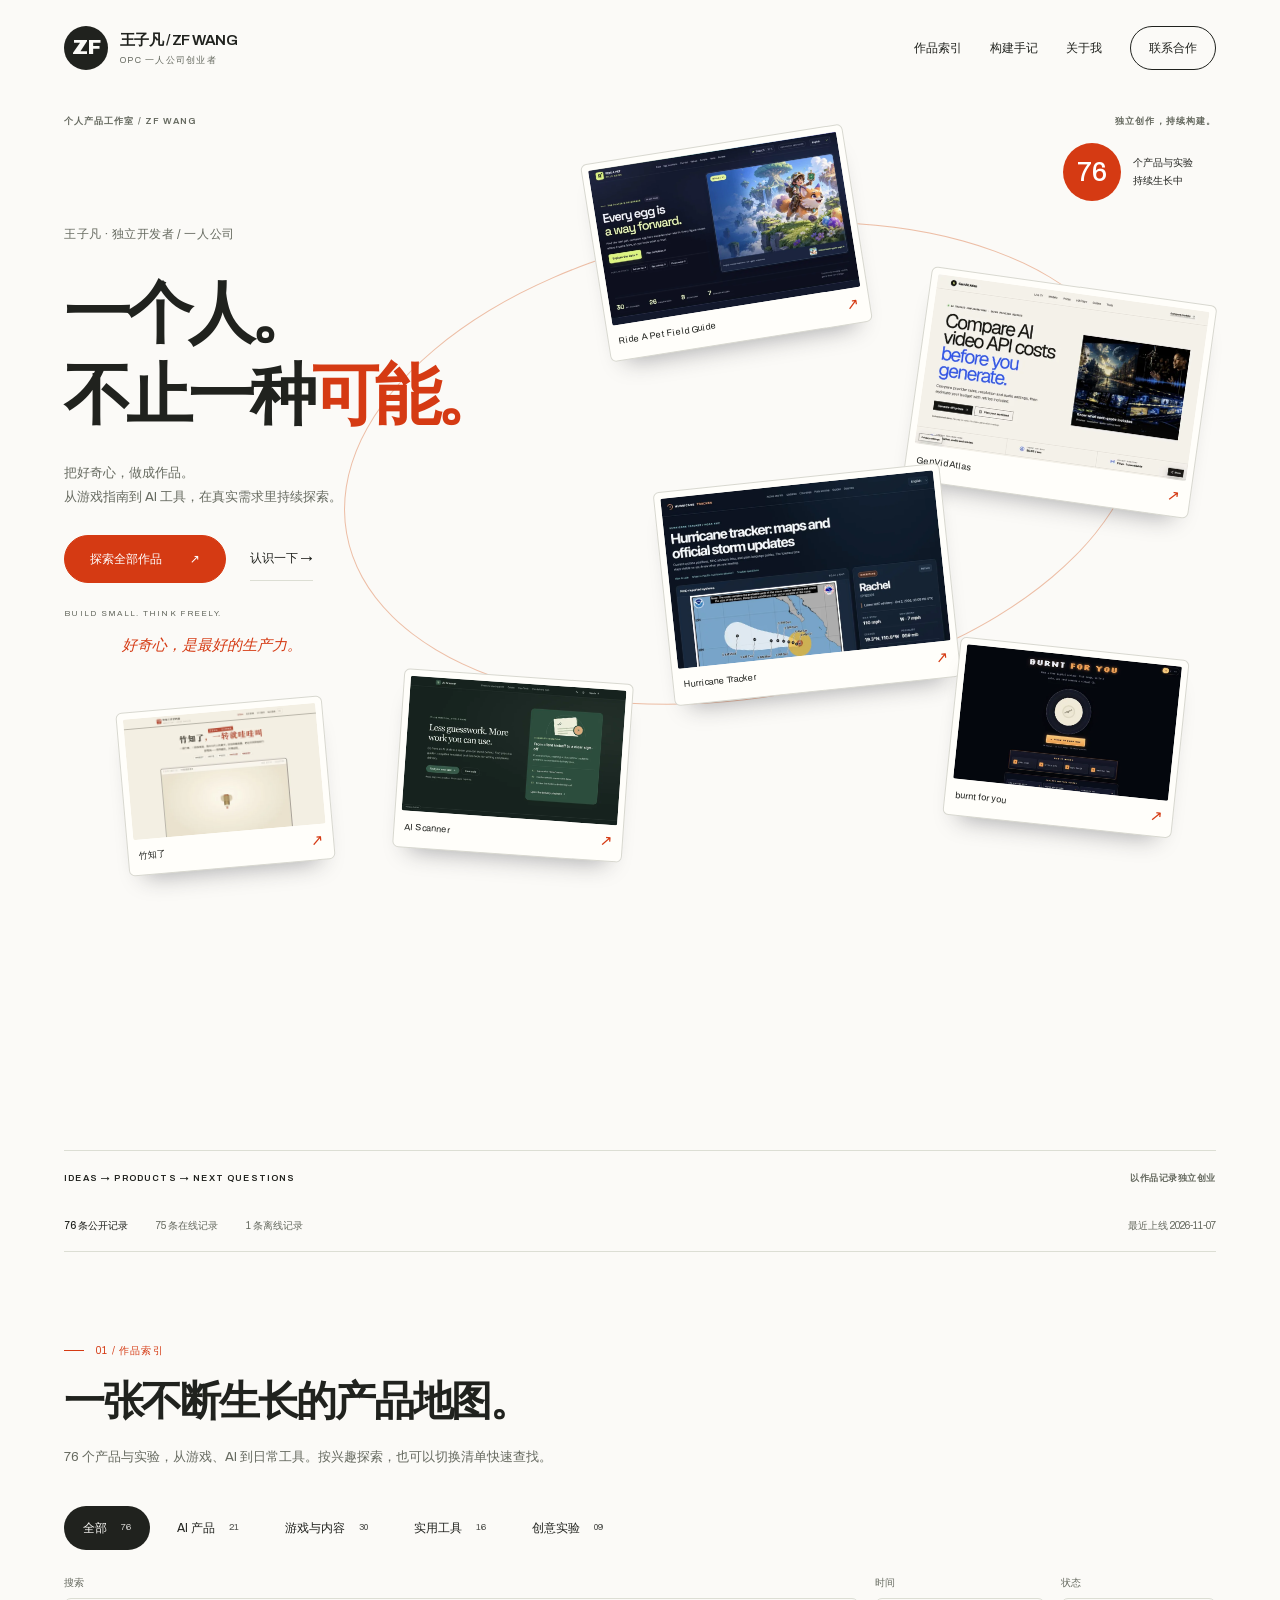
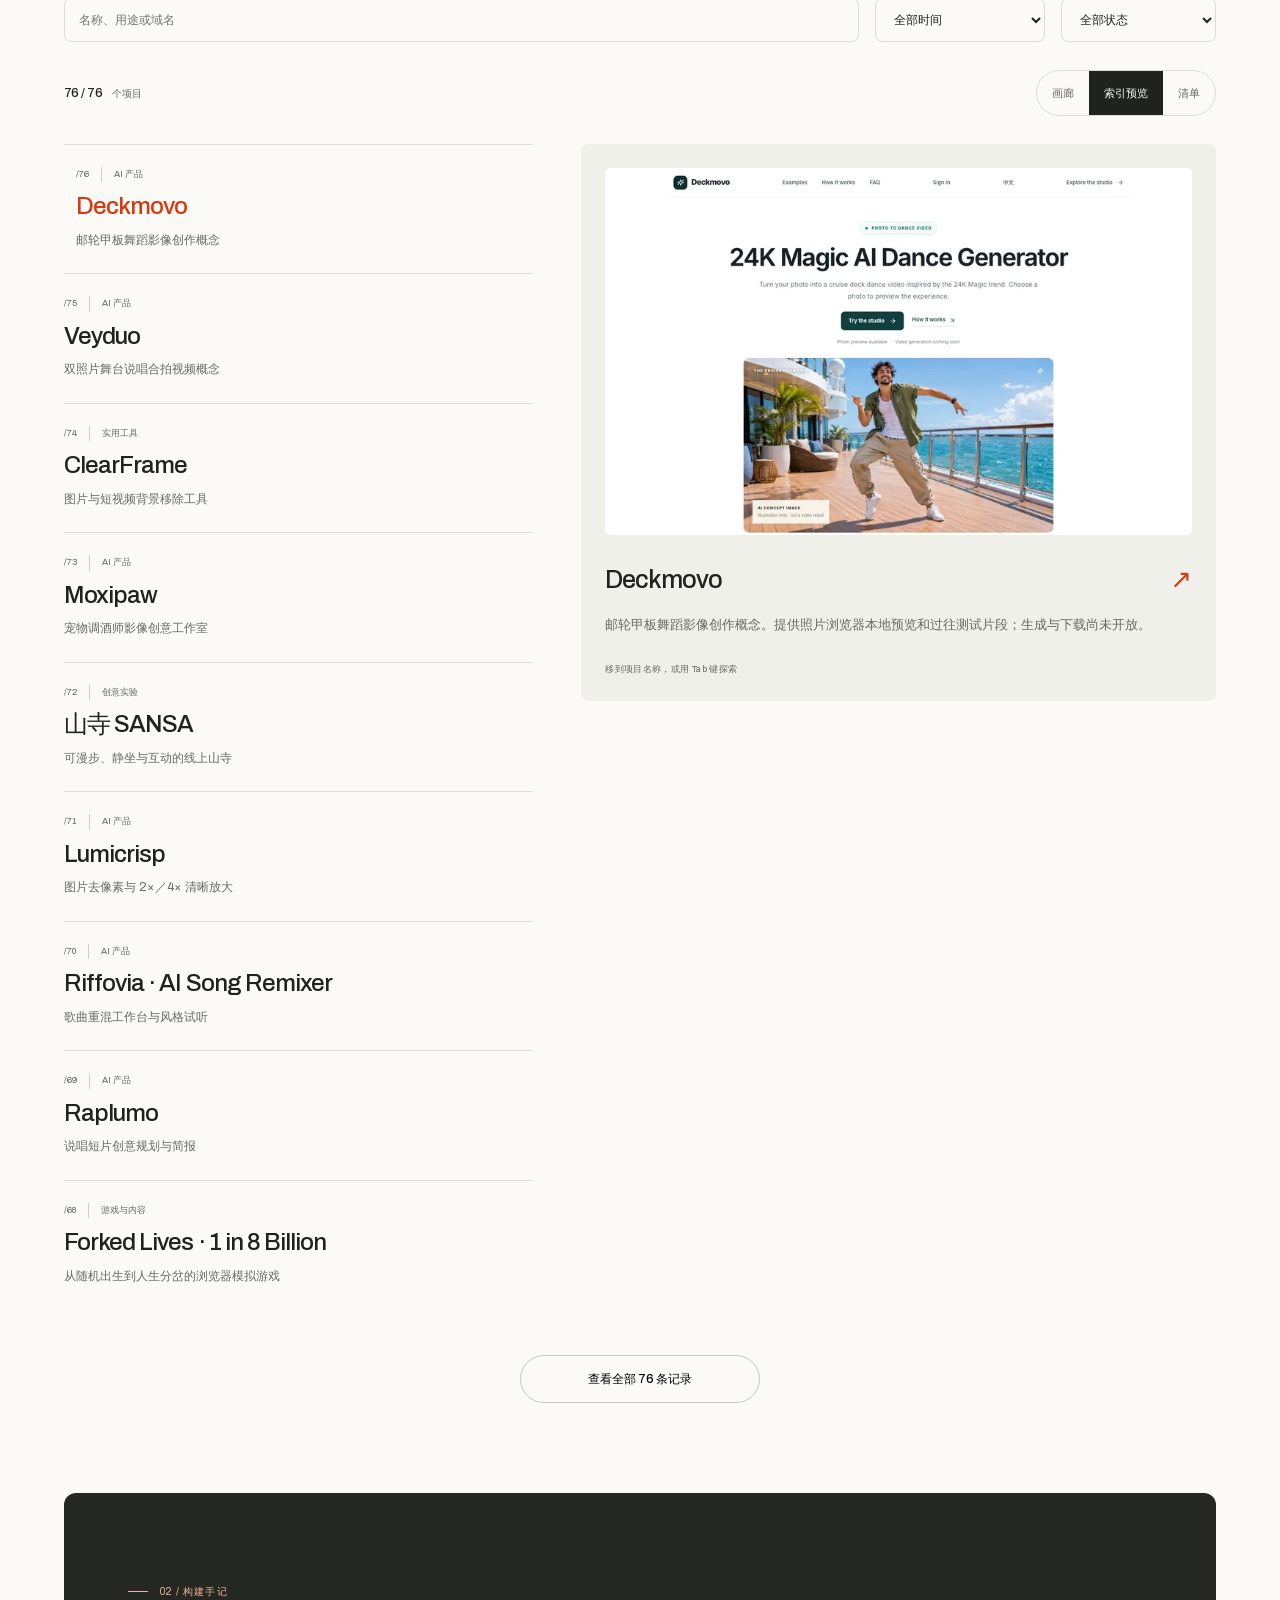
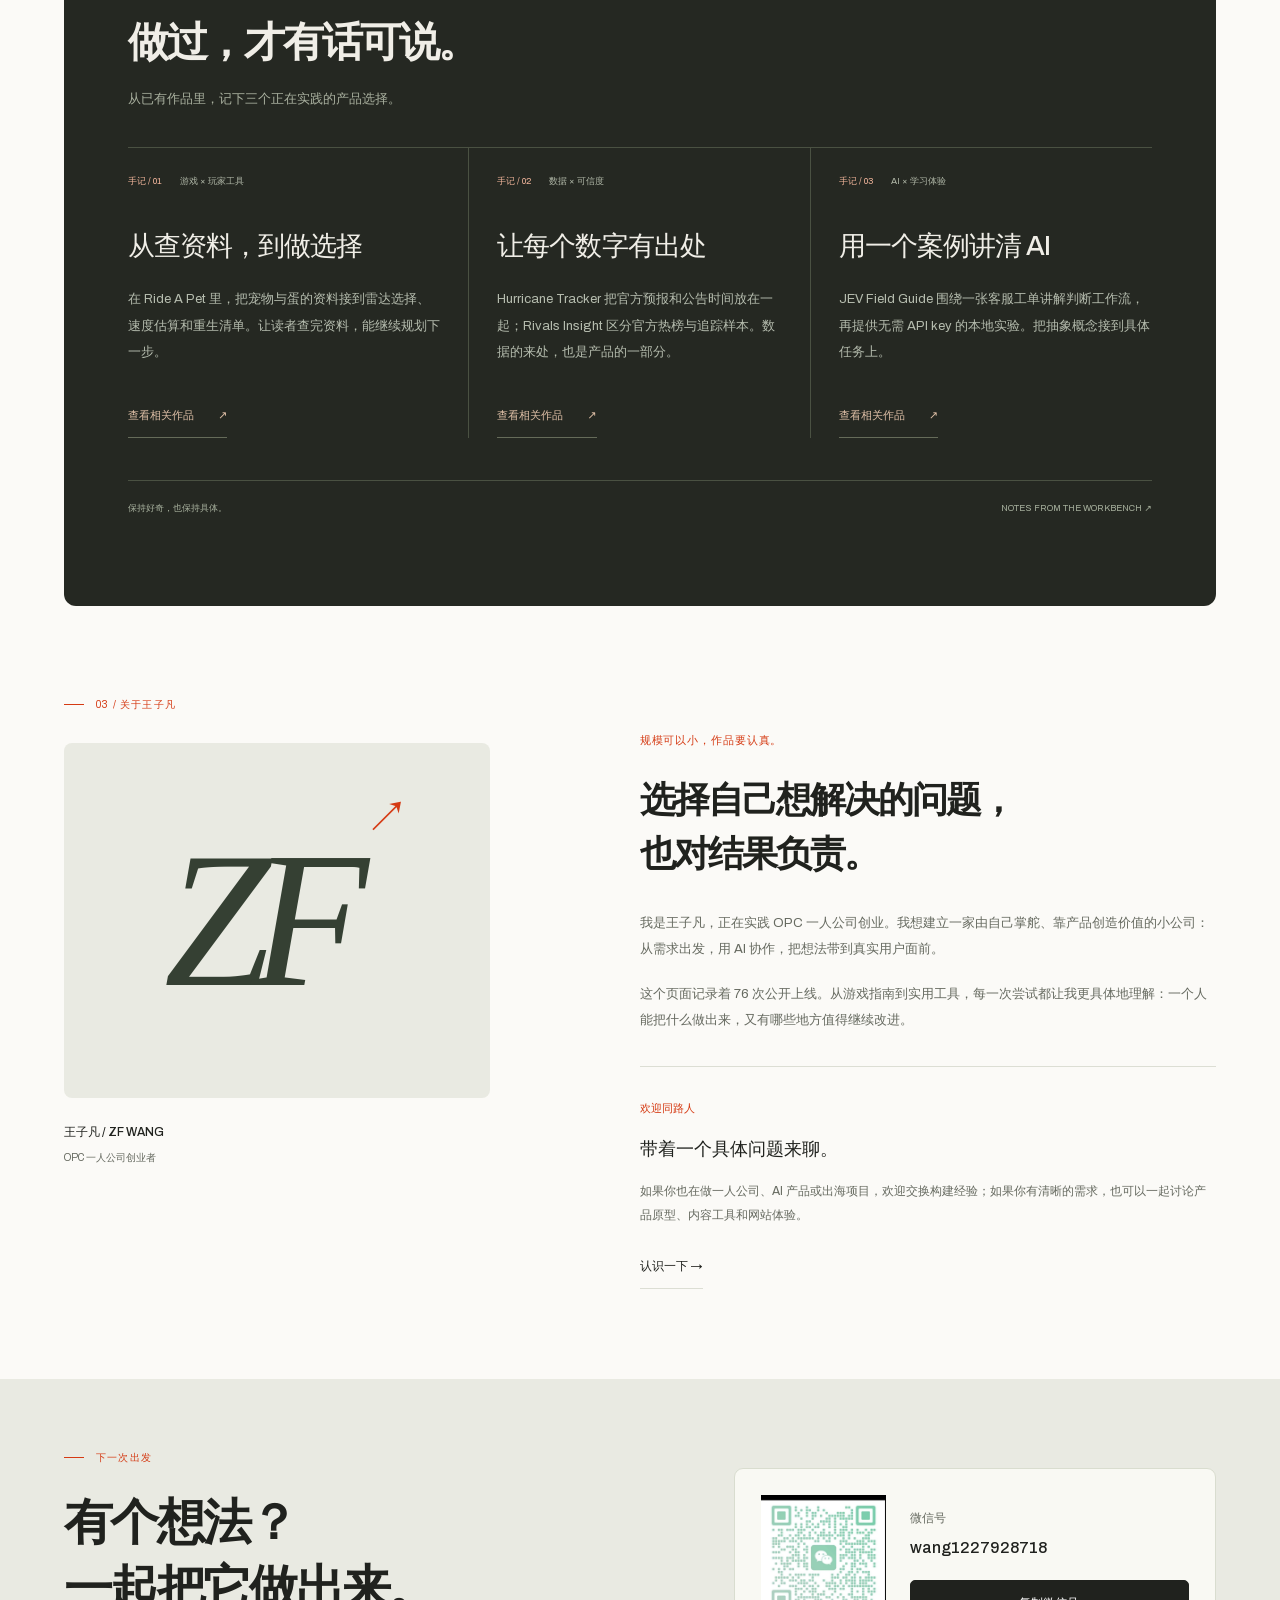
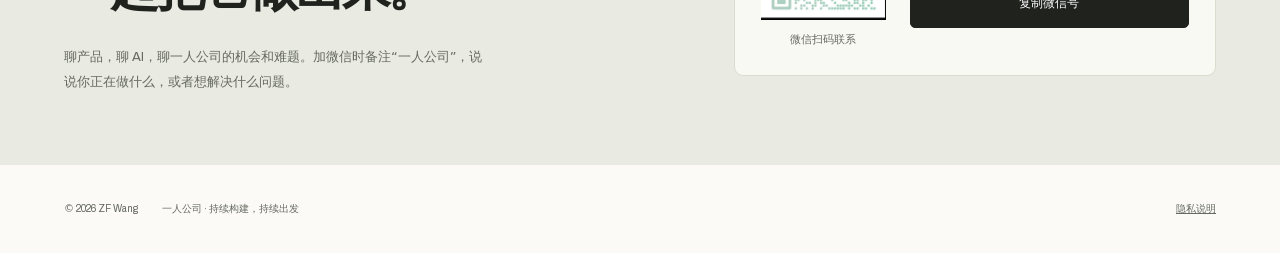
==== commit 55042e61: "Update portfolio projects 55 through 76" ====
--- a/index.html
+++ b/index.html
@@ -25,7 +25,7 @@
   <link rel="icon" href="favicon.svg" type="image/svg+xml">
   <link rel="stylesheet" href="assets/site.css">
   <script defer data-domain="wangzifan.store" src="https://plausible.shipsolo.io/js/script.js"></script>
-  <script type="application/ld+json">{"@context":"https://schema.org","@graph":[{"@type":"Person","@id":"https://wangzifan.store/#person","name":"王子凡","alternateName":"ZF Wang","url":"https://wangzifan.store/","description":"OPC 一人公司创业者，以 AI、产品与持续发布探索独立创业。"},{"@type":"WebSite","@id":"https://wangzifan.store/#website","url":"https://wangzifan.store/","name":"王子凡（ZF Wang）— 个人产品工作台","inLanguage":"zh-CN","publisher":{"@id":"https://wangzifan.store/#person"}},{"@type":"ItemList","@id":"https://wangzifan.store/#release-ledger","name":"ZF Wang 公开产品发布档案","numberOfItems":55,"itemListOrder":"https://schema.org/ItemListOrderDescending","itemListElement":[{"@type":"ListItem","position":1,"item":{"@type":"CreativeWork","name":"Forked Lives · 1 in 8 Billion","datePublished":"2026-10-23","genre":"游戏与内容","additionalProperty":{"@type":"PropertyValue","name":"public status","value":"live"},"url":"https://1in8b.space/"}},{"@type":"ListItem","position":2,"item":{"@type":"CreativeWork","name":"Week / Paper","datePublished":"2026-10-07","genre":"实用工具","additionalProperty":{"@type":"PropertyValue","name":"public status","value":"live"},"url":"https://printablecalendar.site/"}},{"@type":"ListItem","position":3,"item":{"@type":"CreativeWork","name":"Prize Observer","datePublished":"2026-10-06","genre":"实用工具","additionalProperty":{"@type":"PropertyValue","name":"public status","value":"live"},"url":"https://prizeeye.site/"}},{"@type":"ListItem","position":4,"item":{"@type":"CreativeWork","name":"Lagos Life Guide & Planner","datePublished":"2026-10-06","genre":"游戏与内容","additionalProperty":{"@type":"PropertyValue","name":"public status","value":"live"},"url":"https://lagoslife.space/"}},{"@type":"ListItem","position":5,"item":{"@type":"CreativeWork","name":"Ride A Pet Field Guide","datePublished":"2026-10-02","genre":"游戏与内容","additionalProperty":{"@type":"PropertyValue","name":"public status","value":"live"},"url":"https://rideapet.space/"}},{"@type":"ListItem","position":6,"item":{"@type":"CreativeWork","name":"Rivals Insight","datePublished":"2026-10-02","genre":"游戏与内容","additionalProperty":{"@type":"PropertyValue","name":"public status","value":"live"},"url":"https://marvelrivalstracker.site/"}},{"@type":"ListItem","position":7,"item":{"@type":"CreativeWork","name":"Hurricane Tracker","datePublished":"2026-09-28","genre":"实用工具","additionalProperty":{"@type":"PropertyValue","name":"public status","value":"live"},"url":"https://hurricanetracker.site/"}},{"@type":"ListItem","position":8,"item":{"@type":"CreativeWork","name":"Idle Mafia Fieldguide","datePublished":"2026-09-26","genre":"游戏与内容","additionalProperty":{"@type":"PropertyValue","name":"public status","value":"live"},"url":"https://idle-mafia.wiki/"}},{"@type":"ListItem","position":9,"item":{"@type":"CreativeWork","name":"WARDOGS Atlas","datePublished":"2026-09-25","genre":"游戏与内容","additionalProperty":{"@type":"PropertyValue","name":"public status","value":"live"},"url":"https://wardogs.sbs/"}},{"@type":"ListItem","position":10,"item":{"@type":"CreativeWork","name":"JEV 101 · JEV Field Guide","datePublished":"2026-09-25","genre":"AI 产品","additionalProperty":{"@type":"PropertyValue","name":"public status","value":"live"},"url":"https://jev101.site/"}},{"@type":"ListItem","position":11,"item":{"@type":"CreativeWork","name":"Forever Builds","datePublished":"2026-09-15","genre":"游戏与内容","additionalProperty":{"@type":"PropertyValue","name":"public status","value":"live"},"url":"https://wowforever.space/"}},{"@type":"ListItem","position":12,"item":{"@type":"CreativeWork","name":"The Defiant Wiki","datePublished":"2026-09-15","genre":"游戏与内容","additionalProperty":{"@type":"PropertyValue","name":"public status","value":"live"},"url":"https://thedefiantwiki.site/"}},{"@type":"ListItem","position":13,"item":{"@type":"CreativeWork","name":"Command An Army Field Guide","datePublished":"2026-09-15","genre":"游戏与内容","additionalProperty":{"@type":"PropertyValue","name":"public status","value":"live"},"url":"https://commandanarmy.site/"}},{"@type":"ListItem","position":14,"item":{"@type":"CreativeWork","name":"1666 Amsterdam Field Desk","datePublished":"2026-09-12","genre":"游戏与内容","additionalProperty":{"@type":"PropertyValue","name":"public status","value":"live"},"url":"https://1666amsterdam.top/"}},{"@type":"ListItem","position":15,"item":{"@type":"CreativeWork","name":"ParryGrid","datePublished":"2026-09-12","genre":"游戏与内容","additionalProperty":{"@type":"PropertyValue","name":"public status","value":"live"},"url":"https://parrygrid.wiki/"}},{"@type":"ListItem","position":16,"item":{"@type":"CreativeWork","name":"Mimic Party Soundcheck","datePublished":"2026-09-12","genre":"游戏与内容","additionalProperty":{"@type":"PropertyValue","name":"public status","value":"live"},"url":"https://mimicparty.space/"}},{"@type":"ListItem","position":17,"item":{"@type":"CreativeWork","name":"Nightfall Halloween Guides","datePublished":"2026-09-12","genre":"游戏与内容","additionalProperty":{"@type":"PropertyValue","name":"public status","value":"live"},"url":"https://halloweenthegame.top/"}},{"@type":"ListItem","position":18,"item":{"@type":"CreativeWork","name":"Narinig Mo Ba? Guide","datePublished":"2026-09-11","genre":"游戏与内容","additionalProperty":{"@type":"PropertyValue","name":"public status","value":"live"},"url":"https://narinigmoba.top/"}},{"@type":"ListItem","position":19,"item":{"@type":"CreativeWork","name":"Astra Atlas","datePublished":"2026-09-09","genre":"AI 产品","additionalProperty":{"@type":"PropertyValue","name":"public status","value":"live"},"url":"https://gpt6astra.best/"}},{"@type":"ListItem","position":20,"item":{"@type":"CreativeWork","name":"Onimusha Atlas","datePublished":"2026-09-09","genre":"游戏与内容","additionalProperty":{"@type":"PropertyValue","name":"public status","value":"live"},"url":"https://onimushawayofthesword.space/"}},{"@type":"ListItem","position":21,"item":{"@type":"CreativeWork","name":"Dawnwalker Field Guide","datePublished":"2026-09-09","genre":"游戏与内容","additionalProperty":{"@type":"PropertyValue","name":"public status","value":"live"},"url":"https://thebloodofdawnwalker.info/"}},{"@type":"ListItem","position":22,"item":{"@type":"CreativeWork","name":"GenVid Atlas","datePublished":"2026-09-06","genre":"AI 产品","additionalProperty":{"@type":"PropertyValue","name":"public status","value":"live"},"url":"https://genvidatlas.wiki/"}},{"@type":"ListItem","position":23,"item":{"@type":"CreativeWork","name":"Mortal Shell II Wiki","datePublished":"2026-08-25","genre":"游戏与内容","additionalProperty":{"@type":"PropertyValue","name":"public status","value":"live"},"url":"https://mortalshell2.quest/"}},{"@type":"ListItem","position":24,"item":{"@type":"CreativeWork","name":"OxAlpha","datePublished":"2026-08-22","genre":"实用工具","additionalProperty":{"@type":"PropertyValue","name":"public status","value":"live"},"url":"https://oxalpha.site/"}},{"@type":"ListItem","position":25,"item":{"@type":"CreativeWork","name":"The Sinking City 2 Field Guide","datePublished":"2026-08-20","genre":"游戏与内容","additionalProperty":{"@type":"PropertyValue","name":"public status","value":"live"},"url":"https://thesinkingcity2.top/"}},{"@type":"ListItem","position":26,"item":{"@type":"CreativeWork","name":"Chinamaxxing Online","datePublished":"2026-08-20","genre":"创意实验","additionalProperty":{"@type":"PropertyValue","name":"public status","value":"live"},"url":"https://chinamaxxing.site/"}},{"@type":"ListItem","position":27,"item":{"@type":"CreativeWork","name":"HLLV Field Manual","datePublished":"2026-08-18","genre":"游戏与内容","additionalProperty":{"@type":"PropertyValue","name":"public status","value":"live"},"url":"https://hellletloosevietnam.blog/"}},{"@type":"ListItem","position":28,"item":{"@type":"CreativeWork","name":"牛来","datePublished":"2026-08-17","genre":"创意实验","additionalProperty":{"@type":"PropertyValue","name":"public status","value":"live"},"url":"https://niulai.blog/"}},{"@type":"ListItem","position":29,"item":{"@type":"CreativeWork","name":"CraveLoop","datePublished":"2026-08-16","genre":"创意实验","additionalProperty":{"@type":"PropertyValue","name":"public status","value":"live"},"url":"https://foodnevercomes.online/"}},{"@type":"ListItem","position":30,"item":{"@type":"CreativeWork","name":"MatchaFilter","datePublished":"2026-08-16","genre":"实用工具","additionalProperty":{"@type":"PropertyValue","name":"public status","value":"live"},"url":"https://matchafilter.cc/"}},{"@type":"ListItem","position":31,"item":{"@type":"CreativeWork","name":"burnt for you","datePublished":"2026-08-16","genre":"创意实验","additionalProperty":{"@type":"PropertyValue","name":"public status","value":"live"},"url":"https://burncd.xyz/"}},{"@type":"ListItem","position":32,"item":{"@type":"CreativeWork","name":"Polski Piłkarz Simulator","datePublished":"2026-08-16","genre":"游戏与内容","additionalProperty":{"@type":"PropertyValue","name":"public status","value":"offline"}}},{"@type":"ListItem","position":33,"item":{"@type":"CreativeWork","name":"DSH Field Guide","datePublished":"2026-08-15","genre":"实用工具","additionalProperty":{"@type":"PropertyValue","name":"public status","value":"live"},"url":"https://deepseekharness.site/"}},{"@type":"ListItem","position":34,"item":{"@type":"CreativeWork","name":"Remove Matcha Filter","datePublished":"2026-08-12","genre":"实用工具","additionalProperty":{"@type":"PropertyValue","name":"public status","value":"live"},"url":"https://remove-matcha-filter.com/"}},{"@type":"ListItem","position":35,"item":{"@type":"CreativeWork","name":"RSP Editor","datePublished":"2026-08-09","genre":"AI 产品","additionalProperty":{"@type":"PropertyValue","name":"public status","value":"live"},"url":"https://rspeditor.app/"}},{"@type":"ListItem","position":36,"item":{"@type":"CreativeWork","name":"AI Scanner","datePublished":"2026-08-09","genre":"AI 产品","additionalProperty":{"@type":"PropertyValue","name":"public status","value":"live"},"url":"https://aiscanner.run/"}},{"@type":"ListItem","position":37,"item":{"@type":"CreativeWork","name":"Merge a Nuke! Guide","datePublished":"2026-08-08","genre":"游戏与内容","additionalProperty":{"@type":"PropertyValue","name":"public status","value":"live"},"url":"https://mergeanuke.space/"}},{"@type":"ListItem","position":38,"item":{"@type":"CreativeWork","name":"Shift at Midnight Guide","datePublished":"2026-08-05","genre":"游戏与内容","additionalProperty":{"@type":"PropertyValue","name":"public status","value":"live"},"url":"https://shiftatmidnight.blog/"}},{"@type":"ListItem","position":39,"item":{"@type":"CreativeWork","name":"竹知了","datePublished":"2026-08-04","genre":"实用工具","additionalProperty":{"@type":"PropertyValue","name":"public status","value":"live"},"url":"https://zhuzhiliao.buzz/"}},{"@type":"ListItem","position":40,"item":{"@type":"CreativeWork","name":"Cash Flow Lifestyle","datePublished":"2026-08-03","genre":"创意实验","additionalProperty":{"@type":"PropertyValue","name":"public status","value":"live"},"url":"https://cashflow.lifestyle/"}},{"@type":"ListItem","position":41,"item":{"@type":"CreativeWork","name":"HowManySleepsUntil","datePublished":"2026-07-31","genre":"实用工具","additionalProperty":{"@type":"PropertyValue","name":"public status","value":"live"},"url":"https://howmanysleepsuntil.rest/"}},{"@type":"ListItem","position":42,"item":{"@type":"CreativeWork","name":"IsItDown","datePublished":"2026-07-31","genre":"实用工具","additionalProperty":{"@type":"PropertyValue","name":"public status","value":"live"},"url":"https://isitdown.click/"}},{"@type":"ListItem","position":43,"item":{"@type":"CreativeWork","name":"CopyPlaintext","datePublished":"2026-07-31","genre":"实用工具","additionalProperty":{"@type":"PropertyValue","name":"public status","value":"live"},"url":"https://copyplaintext.com/"}},{"@type":"ListItem","position":44,"item":{"@type":"CreativeWork","name":"DragonSword Wiki","datePublished":"2026-07-29","genre":"游戏与内容","additionalProperty":{"@type":"PropertyValue","name":"public status","value":"live"},"url":"https://dragonswordawakening.fun/"}},{"@type":"ListItem","position":45,"item":{"@type":"CreativeWork","name":"SpiritVale Wiki","datePublished":"2026-07-28","genre":"游戏与内容","additionalProperty":{"@type":"PropertyValue","name":"public status","value":"live"},"url":"https://spiritvale.blog/"}},{"@type":"ListItem","position":46,"item":{"@type":"CreativeWork","name":"Rot Check","datePublished":"2026-07-26","genre":"创意实验","additionalProperty":{"@type":"PropertyValue","name":"public status","value":"live"},"url":"https://rotcheck.cyou/"}},{"@type":"ListItem","position":47,"item":{"@type":"CreativeWork","name":"Chinese Coins Atlas","datePublished":"2026-07-26","genre":"创意实验","additionalProperty":{"@type":"PropertyValue","name":"public status","value":"live"},"url":"https://chinesecashcoins.wiki/"}},{"@type":"ListItem","position":48,"item":{"@type":"CreativeWork","name":"TaskbarHeroWiki","datePublished":"2026-07-26","genre":"游戏与内容","additionalProperty":{"@type":"PropertyValue","name":"public status","value":"live"},"url":"https://taskbarherowiki.best/"}},{"@type":"ListItem","position":49,"item":{"@type":"CreativeWork","name":"All Wishes Come True","datePublished":"2026-07-25","genre":"创意实验","additionalProperty":{"@type":"PropertyValue","name":"public status","value":"live"},"url":"https://allwishescometrue.site/"}},{"@type":"ListItem","position":50,"item":{"@type":"CreativeWork","name":"llmstxt","datePublished":"2026-07-18","genre":"实用工具","additionalProperty":{"@type":"PropertyValue","name":"public status","value":"live"},"url":"https://llmstxt.best/"}},{"@type":"ListItem","position":51,"item":{"@type":"CreativeWork","name":"CodexSkin.space","datePublished":"2026-07-17","genre":"实用工具","additionalProperty":{"@type":"PropertyValue","name":"public status","value":"live"},"url":"https://codexskin.space/"}},{"@type":"ListItem","position":52,"item":{"@type":"CreativeWork","name":"PalworldMap","datePublished":"2026-07-14","genre":"游戏与内容","additionalProperty":{"@type":"PropertyValue","name":"public status","value":"live"},"url":"https://palworldmap.best/"}},{"@type":"ListItem","position":53,"item":{"@type":"CreativeWork","name":"FalloutDay","datePublished":"2026-07-12","genre":"游戏与内容","additionalProperty":{"@type":"PropertyValue","name":"public status","value":"live"},"url":"https://falloutday.online/"}},{"@type":"ListItem","position":54,"item":{"@type":"CreativeWork","name":"Build a Hooper","datePublished":"2026-07-12","genre":"游戏与内容","additionalProperty":{"@type":"PropertyValue","name":"public status","value":"live"},"url":"https://buildahooper.best/"}},{"@type":"ListItem","position":55,"item":{"@type":"CreativeWork","name":"AIStoryNest","datePublished":"2026-07-12","genre":"AI 产品","additionalProperty":{"@type":"PropertyValue","name":"public status","value":"live"},"url":"https://aistorynest.mom/"}}]}]}</script>
+  <script type="application/ld+json">{"@context":"https://schema.org","@graph":[{"@type":"Person","@id":"https://wangzifan.store/#person","name":"王子凡","alternateName":"ZF Wang","url":"https://wangzifan.store/","description":"OPC 一人公司创业者，以 AI、产品与持续发布探索独立创业。"},{"@type":"WebSite","@id":"https://wangzifan.store/#website","url":"https://wangzifan.store/","name":"王子凡（ZF Wang）— 个人产品工作台","inLanguage":"zh-CN","publisher":{"@id":"https://wangzifan.store/#person"}},{"@type":"ItemList","@id":"https://wangzifan.store/#release-ledger","name":"ZF Wang 公开产品发布档案","numberOfItems":76,"itemListOrder":"https://schema.org/ItemListOrderDescending","itemListElement":[{"@type":"ListItem","position":1,"item":{"@type":"CreativeWork","name":"Deckmovo","datePublished":"2026-11-07","genre":"AI 产品","additionalProperty":{"@type":"PropertyValue","name":"public status","value":"live"},"url":"https://24kmagicai.space/"}},{"@type":"ListItem","position":2,"item":{"@type":"CreativeWork","name":"Veyduo","datePublished":"2026-11-07","genre":"AI 产品","additionalProperty":{"@type":"PropertyValue","name":"public status","value":"live"},"url":"https://58thfloor.space/"}},{"@type":"ListItem","position":3,"item":{"@type":"CreativeWork","name":"ClearFrame","datePublished":"2026-11-07","genre":"实用工具","additionalProperty":{"@type":"PropertyValue","name":"public status","value":"live"},"url":"https://bgrm.video/"}},{"@type":"ListItem","position":4,"item":{"@type":"CreativeWork","name":"Moxipaw","datePublished":"2026-11-07","genre":"AI 产品","additionalProperty":{"@type":"PropertyValue","name":"public status","value":"live"},"url":"https://dogbartenderai.com/"}},{"@type":"ListItem","position":5,"item":{"@type":"CreativeWork","name":"山寺 SANSA","datePublished":"2026-11-07","genre":"创意实验","additionalProperty":{"@type":"PropertyValue","name":"public status","value":"live"},"url":"https://sansatemple.app/"}},{"@type":"ListItem","position":6,"item":{"@type":"CreativeWork","name":"Lumicrisp","datePublished":"2026-11-07","genre":"AI 产品","additionalProperty":{"@type":"PropertyValue","name":"public status","value":"live"},"url":"https://unpixelateimage.net/"}},{"@type":"ListItem","position":7,"item":{"@type":"CreativeWork","name":"Riffovia · AI Song Remixer","datePublished":"2026-11-07","genre":"AI 产品","additionalProperty":{"@type":"PropertyValue","name":"public status","value":"live"},"url":"https://aisongremix.com/"}},{"@type":"ListItem","position":8,"item":{"@type":"CreativeWork","name":"Raplumo","datePublished":"2026-11-07","genre":"AI 产品","additionalProperty":{"@type":"PropertyValue","name":"public status","value":"live"},"url":"https://airapvideo.world/"}},{"@type":"ListItem","position":9,"item":{"@type":"CreativeWork","name":"Forked Lives · 1 in 8 Billion","datePublished":"2026-10-23","genre":"游戏与内容","additionalProperty":{"@type":"PropertyValue","name":"public status","value":"live"},"url":"https://1in8b.space/"}},{"@type":"ListItem","position":10,"item":{"@type":"CreativeWork","name":"FlyingCarAI","datePublished":"2026-11-07","genre":"AI 产品","additionalProperty":{"@type":"PropertyValue","name":"public status","value":"live"},"url":"https://flyingcarai.site/"}},{"@type":"ListItem","position":11,"item":{"@type":"CreativeWork","name":"Hit the Road Dude AI","datePublished":"2026-11-07","genre":"AI 产品","additionalProperty":{"@type":"PropertyValue","name":"public status","value":"live"},"url":"https://hittheroaddudeai.site/"}},{"@type":"ListItem","position":12,"item":{"@type":"CreativeWork","name":"ImageTextKit","datePublished":"2026-11-07","genre":"实用工具","additionalProperty":{"@type":"PropertyValue","name":"public status","value":"live"},"url":"https://imagetextkit.pics/"}},{"@type":"ListItem","position":13,"item":{"@type":"CreativeWork","name":"Ozil Goal AI","datePublished":"2026-11-07","genre":"AI 产品","additionalProperty":{"@type":"PropertyValue","name":"public status","value":"live"},"url":"https://ozilgoalai.space/"}},{"@type":"ListItem","position":14,"item":{"@type":"CreativeWork","name":"PawClap","datePublished":"2026-11-07","genre":"AI 产品","additionalProperty":{"@type":"PropertyValue","name":"public status","value":"live"},"url":"https://catclappingai.app/"}},{"@type":"ListItem","position":15,"item":{"@type":"CreativeWork","name":"Roadster AI","datePublished":"2026-11-07","genre":"AI 产品","additionalProperty":{"@type":"PropertyValue","name":"public status","value":"live"},"url":"https://roadsterai.site/"}},{"@type":"ListItem","position":16,"item":{"@type":"CreativeWork","name":"AIZombie","datePublished":"2026-11-07","genre":"AI 产品","additionalProperty":{"@type":"PropertyValue","name":"public status","value":"live"},"url":"https://aizombie.site/"}},{"@type":"ListItem","position":17,"item":{"@type":"CreativeWork","name":"Bulin47 Studio","datePublished":"2026-11-07","genre":"AI 产品","additionalProperty":{"@type":"PropertyValue","name":"public status","value":"live"},"url":"https://bulin47.space/"}},{"@type":"ListItem","position":18,"item":{"@type":"CreativeWork","name":"FrameLedger · Radiant Optimizer","datePublished":"2026-11-07","genre":"实用工具","additionalProperty":{"@type":"PropertyValue","name":"public status","value":"live"},"url":"https://radiantoptimizer.site/"}},{"@type":"ListItem","position":19,"item":{"@type":"CreativeWork","name":"Raindance AI","datePublished":"2026-11-07","genre":"AI 产品","additionalProperty":{"@type":"PropertyValue","name":"public status","value":"live"},"url":"https://raindanceai.space/"}},{"@type":"ListItem","position":20,"item":{"@type":"CreativeWork","name":"Dragonkind Hub","datePublished":"2026-11-07","genre":"游戏与内容","additionalProperty":{"@type":"PropertyValue","name":"public status","value":"live"},"url":"https://dragonkind.space/"}},{"@type":"ListItem","position":21,"item":{"@type":"CreativeWork","name":"Forge Fieldnotes","datePublished":"2026-11-07","genre":"游戏与内容","additionalProperty":{"@type":"PropertyValue","name":"public status","value":"live"},"url":"https://loottoforge.site/"}},{"@type":"ListItem","position":22,"item":{"@type":"CreativeWork","name":"Hotel Lobby AI","datePublished":"2026-11-07","genre":"AI 产品","additionalProperty":{"@type":"PropertyValue","name":"public status","value":"live"},"url":"https://hotellobbyai.space/"}},{"@type":"ListItem","position":23,"item":{"@type":"CreativeWork","name":"Week / Paper","datePublished":"2026-10-07","genre":"实用工具","additionalProperty":{"@type":"PropertyValue","name":"public status","value":"live"},"url":"https://printablecalendar.site/"}},{"@type":"ListItem","position":24,"item":{"@type":"CreativeWork","name":"Prize Observer","datePublished":"2026-10-06","genre":"实用工具","additionalProperty":{"@type":"PropertyValue","name":"public status","value":"live"},"url":"https://prizeeye.site/"}},{"@type":"ListItem","position":25,"item":{"@type":"CreativeWork","name":"Lagos Life Guide & Planner","datePublished":"2026-10-06","genre":"游戏与内容","additionalProperty":{"@type":"PropertyValue","name":"public status","value":"live"},"url":"https://lagoslife.space/"}},{"@type":"ListItem","position":26,"item":{"@type":"CreativeWork","name":"Ride A Pet Field Guide","datePublished":"2026-10-02","genre":"游戏与内容","additionalProperty":{"@type":"PropertyValue","name":"public status","value":"live"},"url":"https://rideapet.space/"}},{"@type":"ListItem","position":27,"item":{"@type":"CreativeWork","name":"Rivals Insight","datePublished":"2026-10-02","genre":"游戏与内容","additionalProperty":{"@type":"PropertyValue","name":"public status","value":"live"},"url":"https://marvelrivalstracker.site/"}},{"@type":"ListItem","position":28,"item":{"@type":"CreativeWork","name":"Hurricane Tracker","datePublished":"2026-09-28","genre":"实用工具","additionalProperty":{"@type":"PropertyValue","name":"public status","value":"live"},"url":"https://hurricanetracker.site/"}},{"@type":"ListItem","position":29,"item":{"@type":"CreativeWork","name":"Idle Mafia Fieldguide","datePublished":"2026-09-26","genre":"游戏与内容","additionalProperty":{"@type":"PropertyValue","name":"public status","value":"live"},"url":"https://idle-mafia.wiki/"}},{"@type":"ListItem","position":30,"item":{"@type":"CreativeWork","name":"WARDOGS Atlas","datePublished":"2026-09-25","genre":"游戏与内容","additionalProperty":{"@type":"PropertyValue","name":"public status","value":"live"},"url":"https://wardogs.sbs/"}},{"@type":"ListItem","position":31,"item":{"@type":"CreativeWork","name":"JEV 101 · JEV Field Guide","datePublished":"2026-09-25","genre":"AI 产品","additionalProperty":{"@type":"PropertyValue","name":"public status","value":"live"},"url":"https://jev101.site/"}},{"@type":"ListItem","position":32,"item":{"@type":"CreativeWork","name":"Forever Builds","datePublished":"2026-09-15","genre":"游戏与内容","additionalProperty":{"@type":"PropertyValue","name":"public status","value":"live"},"url":"https://wowforever.space/"}},{"@type":"ListItem","position":33,"item":{"@type":"CreativeWork","name":"The Defiant Wiki","datePublished":"2026-09-15","genre":"游戏与内容","additionalProperty":{"@type":"PropertyValue","name":"public status","value":"live"},"url":"https://thedefiantwiki.site/"}},{"@type":"ListItem","position":34,"item":{"@type":"CreativeWork","name":"Command An Army Field Guide","datePublished":"2026-09-15","genre":"游戏与内容","additionalProperty":{"@type":"PropertyValue","name":"public status","value":"live"},"url":"https://commandanarmy.site/"}},{"@type":"ListItem","position":35,"item":{"@type":"CreativeWork","name":"1666 Amsterdam Field Desk","datePublished":"2026-09-12","genre":"游戏与内容","additionalProperty":{"@type":"PropertyValue","name":"public status","value":"live"},"url":"https://1666amsterdam.top/"}},{"@type":"ListItem","position":36,"item":{"@type":"CreativeWork","name":"ParryGrid","datePublished":"2026-09-12","genre":"游戏与内容","additionalProperty":{"@type":"PropertyValue","name":"public status","value":"live"},"url":"https://parrygrid.wiki/"}},{"@type":"ListItem","position":37,"item":{"@type":"CreativeWork","name":"Mimic Party Soundcheck","datePublished":"2026-09-12","genre":"游戏与内容","additionalProperty":{"@type":"PropertyValue","name":"public status","value":"live"},"url":"https://mimicparty.space/"}},{"@type":"ListItem","position":38,"item":{"@type":"CreativeWork","name":"Nightfall Halloween Guides","datePublished":"2026-09-12","genre":"游戏与内容","additionalProperty":{"@type":"PropertyValue","name":"public status","value":"live"},"url":"https://halloweenthegame.top/"}},{"@type":"ListItem","position":39,"item":{"@type":"CreativeWork","name":"Narinig Mo Ba? Guide","datePublished":"2026-09-11","genre":"游戏与内容","additionalProperty":{"@type":"PropertyValue","name":"public status","value":"live"},"url":"https://narinigmoba.top/"}},{"@type":"ListItem","position":40,"item":{"@type":"CreativeWork","name":"Astra Atlas","datePublished":"2026-09-09","genre":"AI 产品","additionalProperty":{"@type":"PropertyValue","name":"public status","value":"live"},"url":"https://gpt6astra.best/"}},{"@type":"ListItem","position":41,"item":{"@type":"CreativeWork","name":"Onimusha Atlas","datePublished":"2026-09-09","genre":"游戏与内容","additionalProperty":{"@type":"PropertyValue","name":"public status","value":"live"},"url":"https://onimushawayofthesword.space/"}},{"@type":"ListItem","position":42,"item":{"@type":"CreativeWork","name":"Dawnwalker Field Guide","datePublished":"2026-09-09","genre":"游戏与内容","additionalProperty":{"@type":"PropertyValue","name":"public status","value":"live"},"url":"https://thebloodofdawnwalker.info/"}},{"@type":"ListItem","position":43,"item":{"@type":"CreativeWork","name":"GenVid Atlas","datePublished":"2026-09-06","genre":"AI 产品","additionalProperty":{"@type":"PropertyValue","name":"public status","value":"live"},"url":"https://genvidatlas.wiki/"}},{"@type":"ListItem","position":44,"item":{"@type":"CreativeWork","name":"Mortal Shell II Wiki","datePublished":"2026-08-25","genre":"游戏与内容","additionalProperty":{"@type":"PropertyValue","name":"public status","value":"live"},"url":"https://mortalshell2.quest/"}},{"@type":"ListItem","position":45,"item":{"@type":"CreativeWork","name":"OxAlpha","datePublished":"2026-08-22","genre":"实用工具","additionalProperty":{"@type":"PropertyValue","name":"public status","value":"live"},"url":"https://oxalpha.site/"}},{"@type":"ListItem","position":46,"item":{"@type":"CreativeWork","name":"The Sinking City 2 Field Guide","datePublished":"2026-08-20","genre":"游戏与内容","additionalProperty":{"@type":"PropertyValue","name":"public status","value":"live"},"url":"https://thesinkingcity2.top/"}},{"@type":"ListItem","position":47,"item":{"@type":"CreativeWork","name":"Chinamaxxing Online","datePublished":"2026-08-20","genre":"创意实验","additionalProperty":{"@type":"PropertyValue","name":"public status","value":"live"},"url":"https://chinamaxxing.site/"}},{"@type":"ListItem","position":48,"item":{"@type":"CreativeWork","name":"HLLV Field Manual","datePublished":"2026-08-18","genre":"游戏与内容","additionalProperty":{"@type":"PropertyValue","name":"public status","value":"live"},"url":"https://hellletloosevietnam.blog/"}},{"@type":"ListItem","position":49,"item":{"@type":"CreativeWork","name":"牛来","datePublished":"2026-08-17","genre":"创意实验","additionalProperty":{"@type":"PropertyValue","name":"public status","value":"live"},"url":"https://niulai.blog/"}},{"@type":"ListItem","position":50,"item":{"@type":"CreativeWork","name":"CraveLoop","datePublished":"2026-08-16","genre":"创意实验","additionalProperty":{"@type":"PropertyValue","name":"public status","value":"live"},"url":"https://foodnevercomes.online/"}},{"@type":"ListItem","position":51,"item":{"@type":"CreativeWork","name":"MatchaFilter","datePublished":"2026-08-16","genre":"实用工具","additionalProperty":{"@type":"PropertyValue","name":"public status","value":"live"},"url":"https://matchafilter.cc/"}},{"@type":"ListItem","position":52,"item":{"@type":"CreativeWork","name":"burnt for you","datePublished":"2026-08-16","genre":"创意实验","additionalProperty":{"@type":"PropertyValue","name":"public status","value":"live"},"url":"https://burncd.xyz/"}},{"@type":"ListItem","position":53,"item":{"@type":"CreativeWork","name":"Polski Piłkarz Simulator","datePublished":"2026-08-16","genre":"游戏与内容","additionalProperty":{"@type":"PropertyValue","name":"public status","value":"offline"}}},{"@type":"ListItem","position":54,"item":{"@type":"CreativeWork","name":"DSH Field Guide","datePublished":"2026-08-15","genre":"实用工具","additionalProperty":{"@type":"PropertyValue","name":"public status","value":"live"},"url":"https://deepseekharness.site/"}},{"@type":"ListItem","position":55,"item":{"@type":"CreativeWork","name":"Remove Matcha Filter","datePublished":"2026-08-12","genre":"实用工具","additionalProperty":{"@type":"PropertyValue","name":"public status","value":"live"},"url":"https://remove-matcha-filter.com/"}},{"@type":"ListItem","position":56,"item":{"@type":"CreativeWork","name":"RSP Editor","datePublished":"2026-08-09","genre":"AI 产品","additionalProperty":{"@type":"PropertyValue","name":"public status","value":"live"},"url":"https://rspeditor.app/"}},{"@type":"ListItem","position":57,"item":{"@type":"CreativeWork","name":"AI Scanner","datePublished":"2026-08-09","genre":"AI 产品","additionalProperty":{"@type":"PropertyValue","name":"public status","value":"live"},"url":"https://aiscanner.run/"}},{"@type":"ListItem","position":58,"item":{"@type":"CreativeWork","name":"Merge a Nuke! Guide","datePublished":"2026-08-08","genre":"游戏与内容","additionalProperty":{"@type":"PropertyValue","name":"public status","value":"live"},"url":"https://mergeanuke.space/"}},{"@type":"ListItem","position":59,"item":{"@type":"CreativeWork","name":"Shift at Midnight Guide","datePublished":"2026-08-05","genre":"游戏与内容","additionalProperty":{"@type":"PropertyValue","name":"public status","value":"live"},"url":"https://shiftatmidnight.blog/"}},{"@type":"ListItem","position":60,"item":{"@type":"CreativeWork","name":"竹知了","datePublished":"2026-08-04","genre":"实用工具","additionalProperty":{"@type":"PropertyValue","name":"public status","value":"live"},"url":"https://zhuzhiliao.buzz/"}},{"@type":"ListItem","position":61,"item":{"@type":"CreativeWork","name":"Cash Flow Lifestyle","datePublished":"2026-08-03","genre":"创意实验","additionalProperty":{"@type":"PropertyValue","name":"public status","value":"live"},"url":"https://cashflow.lifestyle/"}},{"@type":"ListItem","position":62,"item":{"@type":"CreativeWork","name":"HowManySleepsUntil","datePublished":"2026-07-31","genre":"实用工具","additionalProperty":{"@type":"PropertyValue","name":"public status","value":"live"},"url":"https://howmanysleepsuntil.rest/"}},{"@type":"ListItem","position":63,"item":{"@type":"CreativeWork","name":"IsItDown","datePublished":"2026-07-31","genre":"实用工具","additionalProperty":{"@type":"PropertyValue","name":"public status","value":"live"},"url":"https://isitdown.click/"}},{"@type":"ListItem","position":64,"item":{"@type":"CreativeWork","name":"CopyPlaintext","datePublished":"2026-07-31","genre":"实用工具","additionalProperty":{"@type":"PropertyValue","name":"public status","value":"live"},"url":"https://copyplaintext.com/"}},{"@type":"ListItem","position":65,"item":{"@type":"CreativeWork","name":"DragonSword Wiki","datePublished":"2026-07-29","genre":"游戏与内容","additionalProperty":{"@type":"PropertyValue","name":"public status","value":"live"},"url":"https://dragonswordawakening.fun/"}},{"@type":"ListItem","position":66,"item":{"@type":"CreativeWork","name":"SpiritVale Wiki","datePublished":"2026-07-28","genre":"游戏与内容","additionalProperty":{"@type":"PropertyValue","name":"public status","value":"live"},"url":"https://spiritvale.blog/"}},{"@type":"ListItem","position":67,"item":{"@type":"CreativeWork","name":"Rot Check","datePublished":"2026-07-26","genre":"创意实验","additionalProperty":{"@type":"PropertyValue","name":"public status","value":"live"},"url":"https://rotcheck.cyou/"}},{"@type":"ListItem","position":68,"item":{"@type":"CreativeWork","name":"Chinese Coins Atlas","datePublished":"2026-07-26","genre":"创意实验","additionalProperty":{"@type":"PropertyValue","name":"public status","value":"live"},"url":"https://chinesecashcoins.wiki/"}},{"@type":"ListItem","position":69,"item":{"@type":"CreativeWork","name":"TaskbarHeroWiki","datePublished":"2026-07-26","genre":"游戏与内容","additionalProperty":{"@type":"PropertyValue","name":"public status","value":"live"},"url":"https://taskbarherowiki.best/"}},{"@type":"ListItem","position":70,"item":{"@type":"CreativeWork","name":"All Wishes Come True","datePublished":"2026-07-25","genre":"创意实验","additionalProperty":{"@type":"PropertyValue","name":"public status","value":"live"},"url":"https://allwishescometrue.site/"}},{"@type":"ListItem","position":71,"item":{"@type":"CreativeWork","name":"llmstxt","datePublished":"2026-07-18","genre":"实用工具","additionalProperty":{"@type":"PropertyValue","name":"public status","value":"live"},"url":"https://llmstxt.best/"}},{"@type":"ListItem","position":72,"item":{"@type":"CreativeWork","name":"CodexSkin.space","datePublished":"2026-07-17","genre":"实用工具","additionalProperty":{"@type":"PropertyValue","name":"public status","value":"live"},"url":"https://codexskin.space/"}},{"@type":"ListItem","position":73,"item":{"@type":"CreativeWork","name":"PalworldMap","datePublished":"2026-07-14","genre":"游戏与内容","additionalProperty":{"@type":"PropertyValue","name":"public status","value":"live"},"url":"https://palworldmap.best/"}},{"@type":"ListItem","position":74,"item":{"@type":"CreativeWork","name":"FalloutDay","datePublished":"2026-07-12","genre":"游戏与内容","additionalProperty":{"@type":"PropertyValue","name":"public status","value":"live"},"url":"https://falloutday.online/"}},{"@type":"ListItem","position":75,"item":{"@type":"CreativeWork","name":"Build a Hooper","datePublished":"2026-07-12","genre":"游戏与内容","additionalProperty":{"@type":"PropertyValue","name":"public status","value":"live"},"url":"https://buildahooper.best/"}},{"@type":"ListItem","position":76,"item":{"@type":"CreativeWork","name":"AIStoryNest","datePublished":"2026-07-12","genre":"AI 产品","additionalProperty":{"@type":"PropertyValue","name":"public status","value":"live"},"url":"https://aistorynest.mom/"}}]}]}</script>
   <script defer src="assets/site.js"></script>
 </head>
 <body class="journal-home">
@@ -54,7 +54,7 @@
           <div class="hero-actions"><a class="button button-primary" href="#ledger">探索全部作品 <span aria-hidden="true">↗</span></a><a class="text-link" href="#contact">认识一下 →</a></div>
           <p class="hero-signature">BUILD SMALL. THINK FREELY.</p>
         </div>
-        <div class="orbit-label"><strong>55</strong><span>个产品与实验<br>持续生长中</span></div>
+        <div class="orbit-label"><strong>76</strong><span>个产品与实验<br>持续生长中</span></div>
         <div class="orbit-line" aria-hidden="true"></div>
         <a class="orbit-project orbit-0" data-project-open="51" href="https://rideapet.space/" target="_blank" rel="noopener noreferrer" style="--start-x:46%;--start-y:2%;--start-angle:-9deg;--start-width:23%;--end-x:0.0%;" aria-label="查看 Ride A Pet Field Guide 项目"><span class="orbit-surface"><img src="assets/projects/project-51.webp" width="800" height="500" alt="Ride A Pet Field Guide 真实页面" decoding="async"><span class="orbit-project-label"><span>Ride A Pet Field Guide</span><span aria-hidden="true">↗</span></span></span></a><a class="orbit-project orbit-1" data-project-open="34" href="https://genvidatlas.wiki/" target="_blank" rel="noopener noreferrer" style="--start-x:74%;--start-y:22%;--start-angle:8deg;--start-width:25%;--end-x:16.9%;" aria-label="查看 GenVid Atlas 项目"><span class="orbit-surface"><img src="assets/projects/project-34.webp" width="800" height="500" alt="GenVid Atlas 真实页面" decoding="async"><span class="orbit-project-label"><span>GenVid Atlas</span><span aria-hidden="true">↗</span></span></span></a><a class="orbit-project orbit-2" data-project-open="49" href="https://hurricanetracker.site/" target="_blank" rel="noopener noreferrer" style="--start-x:52%;--start-y:49%;--start-angle:-6deg;--start-width:25%;--end-x:33.8%;" aria-label="查看 Hurricane Tracker 项目"><span class="orbit-surface"><img src="assets/projects/project-49.webp" width="800" height="500" alt="Hurricane Tracker 真实页面" decoding="async"><span class="orbit-project-label"><span>Hurricane Tracker</span><span aria-hidden="true">↗</span></span></span></a><a class="orbit-project orbit-3" data-project-open="25" href="https://burncd.xyz/" target="_blank" rel="noopener noreferrer" style="--start-x:77%;--start-y:73%;--start-angle:6deg;--start-width:20%;--end-x:50.699999999999996%;" aria-label="查看 burnt for you 项目"><span class="orbit-surface"><img src="assets/projects/project-25.webp" width="800" height="500" alt="burnt for you 真实页面" decoding="async"><span class="orbit-project-label"><span>burnt for you</span><span aria-hidden="true">↗</span></span></span></a><a class="orbit-project orbit-4" data-project-open="20" href="https://aiscanner.run/" target="_blank" rel="noopener noreferrer" style="--start-x:29%;--start-y:77%;--start-angle:4deg;--start-width:20%;--end-x:67.6%;" aria-label="查看 AI Scanner 项目"><span class="orbit-surface"><img src="assets/projects/project-20.webp" width="800" height="500" alt="AI Scanner 真实页面" decoding="async"><span class="orbit-project-label"><span>AI Scanner</span><span aria-hidden="true">↗</span></span></span></a><a class="orbit-project orbit-5" data-project-open="17" href="https://zhuzhiliao.buzz/" target="_blank" rel="noopener noreferrer" style="--start-x:5%;--start-y:81%;--start-angle:-5deg;--start-width:18%;--end-x:84.5%;" aria-label="查看 竹知了 项目"><span class="orbit-surface"><img src="assets/projects/project-17.webp" width="800" height="500" alt="竹知了 真实页面" decoding="async"><span class="orbit-project-label"><span>竹知了</span><span aria-hidden="true">↗</span></span></span></a>
         <span class="orbit-caption">好奇心，是最好的生产力。</span>
@@ -63,32 +63,200 @@
     </section>
 
     <section class="studio-status" aria-label="公开发布状态">
-      <span data-status="releases">55 条公开记录</span>
-      <span data-status="live">54 条在线记录</span>
+      <span data-status="releases">76 条公开记录</span>
+      <span data-status="live">75 条在线记录</span>
       <span data-status="offline">1 条离线记录</span>
-      <span>最近上线 2026-10-23</span>
+      <span>最近上线 2026-11-07</span>
     </section>
 
     <section class="section ledger" id="ledger" aria-labelledby="ledger-title">
       <div class="section-heading">
         <p class="section-no">01 / 作品索引</p>
-        <div><h2 id="ledger-title">一张不断生长的产品地图。</h2><p>55 个产品与实验，从游戏、AI 到日常工具。按兴趣探索，也可以切换清单快速查找。</p></div>
+        <div><h2 id="ledger-title">一张不断生长的产品地图。</h2><p>76 个产品与实验，从游戏、AI 到日常工具。按兴趣探索，也可以切换清单快速查找。</p></div>
       </div>
       <div class="ledger-tools" hidden aria-label="筛选发布档案">
-        <div class="ledger-filters" role="group" aria-label="按产品类型筛选"><button type="button" class="ledger-filter is-active" data-ledger-filter="all" aria-pressed="true">全部<span>55</span></button><button type="button" class="ledger-filter" data-ledger-filter="ai" aria-pressed="false">AI 产品<span>06</span></button><button type="button" class="ledger-filter" data-ledger-filter="game" aria-pressed="false">游戏与内容<span>28</span></button><button type="button" class="ledger-filter" data-ledger-filter="tool" aria-pressed="false">实用工具<span>13</span></button><button type="button" class="ledger-filter" data-ledger-filter="creative" aria-pressed="false">创意实验<span>08</span></button></div>
+        <div class="ledger-filters" role="group" aria-label="按产品类型筛选"><button type="button" class="ledger-filter is-active" data-ledger-filter="all" aria-pressed="true">全部<span>76</span></button><button type="button" class="ledger-filter" data-ledger-filter="ai" aria-pressed="false">AI 产品<span>21</span></button><button type="button" class="ledger-filter" data-ledger-filter="game" aria-pressed="false">游戏与内容<span>30</span></button><button type="button" class="ledger-filter" data-ledger-filter="tool" aria-pressed="false">实用工具<span>16</span></button><button type="button" class="ledger-filter" data-ledger-filter="creative" aria-pressed="false">创意实验<span>09</span></button></div>
         <label class="search-field" for="ledger-search"><span>搜索</span><input id="ledger-search" type="search" placeholder="名称、用途或域名" autocomplete="off"></label>
-        <label class="period-field" for="ledger-period"><span>时间</span><select id="ledger-period"><option value="all">全部时间</option><option value="2026">2026 年</option><option value="2026-10">2026 年 10 月</option><option value="2026-09">2026 年 9 月</option><option value="2026-08">2026 年 8 月</option><option value="2026-07">2026 年 7 月</option></select></label>
+        <label class="period-field" for="ledger-period"><span>时间</span><select id="ledger-period"><option value="all">全部时间</option><option value="2026">2026 年</option><option value="2026-11">2026 年 11 月</option><option value="2026-10">2026 年 10 月</option><option value="2026-09">2026 年 9 月</option><option value="2026-08">2026 年 8 月</option><option value="2026-07">2026 年 7 月</option></select></label>
         <label class="status-field" for="ledger-status"><span>状态</span><select id="ledger-status"><option value="all">全部状态</option><option value="live">在线记录</option><option value="offline">离线记录</option></select></label>
       </div>
-      <div class="ledger-summary"><div><strong id="ledger-count" aria-live="polite">55 / 55</strong><span>个项目</span></div><div class="view-switch" role="group" aria-label="作品展示方式" hidden><button type="button" data-view="wall" aria-pressed="true">画廊</button><button type="button" data-view="exhibit" aria-pressed="false">索引预览</button><button type="button" data-view="list" aria-pressed="false">清单</button></div></div>
-      <div class="ledger-exhibit"><div class="ledger-list" id="ledger-list"><article class="ledger-row" data-ledger-id="55" id="project-55" data-ledger-period="2026-10" data-ledger-category="game" data-ledger-status="live" data-ledger-search="forked lives · 1 in 8 billion 从随机出生到人生分岔的浏览器模拟游戏 1in8b.space"><a class="ledger-main" href="https://1in8b.space/" target="_blank" rel="noopener noreferrer"><span class="project-window">
+      <div class="ledger-summary"><div><strong id="ledger-count" aria-live="polite">76 / 76</strong><span>个项目</span></div><div class="view-switch" role="group" aria-label="作品展示方式" hidden><button type="button" data-view="wall" aria-pressed="true">画廊</button><button type="button" data-view="exhibit" aria-pressed="false">索引预览</button><button type="button" data-view="list" aria-pressed="false">清单</button></div></div>
+      <div class="ledger-exhibit"><div class="ledger-list" id="ledger-list"><article class="ledger-row" data-ledger-id="76" id="project-76" data-ledger-period="2026-11" data-ledger-category="ai" data-ledger-status="live" data-ledger-search="deckmovo 邮轮甲板舞蹈影像创作概念 24kmagicai.space"><a class="ledger-main" href="https://24kmagicai.space/" target="_blank" rel="noopener noreferrer"><span class="project-window">
+              <span class="window-bar"><span class="ledger-domain">24kmagicai.space</span><span class="card-read">访问网站 ↗</span></span>
+              <img src="assets/projects/project-76.webp" width="800" height="500" alt="Deckmovo 项目截图" loading="lazy" decoding="async">
+            </span>
+            <span class="project-info">
+              <span class="project-kicker"><span class="project-number">/76</span><span class="ledger-category">AI 产品</span></span>
+              <span class="ledger-name"><strong>Deckmovo</strong><small>邮轮甲板舞蹈影像创作概念</small></span>
+              <span class="project-footer"><span class="ledger-date">2026-11-07</span><span class="ledger-state is-live"><i aria-hidden="true"></i>在线记录</span></span>
+            </span></a></article><article class="ledger-row" data-ledger-id="75" id="project-75" data-ledger-period="2026-11" data-ledger-category="ai" data-ledger-status="live" data-ledger-search="veyduo 双照片舞台说唱合拍视频概念 58thfloor.space"><a class="ledger-main" href="https://58thfloor.space/" target="_blank" rel="noopener noreferrer"><span class="project-window">
+              <span class="window-bar"><span class="ledger-domain">58thfloor.space</span><span class="card-read">访问网站 ↗</span></span>
+              <img src="assets/projects/project-75.webp" width="800" height="500" alt="Veyduo 项目截图" loading="lazy" decoding="async">
+            </span>
+            <span class="project-info">
+              <span class="project-kicker"><span class="project-number">/75</span><span class="ledger-category">AI 产品</span></span>
+              <span class="ledger-name"><strong>Veyduo</strong><small>双照片舞台说唱合拍视频概念</small></span>
+              <span class="project-footer"><span class="ledger-date">2026-11-07</span><span class="ledger-state is-live"><i aria-hidden="true"></i>在线记录</span></span>
+            </span></a></article><article class="ledger-row" data-ledger-id="74" id="project-74" data-ledger-period="2026-11" data-ledger-category="tool" data-ledger-status="live" data-ledger-search="clearframe 图片与短视频背景移除工具 bgrm.video"><a class="ledger-main" href="https://bgrm.video/" target="_blank" rel="noopener noreferrer"><span class="project-window">
+              <span class="window-bar"><span class="ledger-domain">bgrm.video</span><span class="card-read">访问网站 ↗</span></span>
+              <img src="assets/projects/project-74.webp" width="800" height="500" alt="ClearFrame 项目截图" loading="lazy" decoding="async">
+            </span>
+            <span class="project-info">
+              <span class="project-kicker"><span class="project-number">/74</span><span class="ledger-category">实用工具</span></span>
+              <span class="ledger-name"><strong>ClearFrame</strong><small>图片与短视频背景移除工具</small></span>
+              <span class="project-footer"><span class="ledger-date">2026-11-07</span><span class="ledger-state is-live"><i aria-hidden="true"></i>在线记录</span></span>
+            </span></a></article><article class="ledger-row" data-ledger-id="73" id="project-73" data-ledger-period="2026-11" data-ledger-category="ai" data-ledger-status="live" data-ledger-search="moxipaw 宠物调酒师影像创意工作室 dogbartenderai.com"><a class="ledger-main" href="https://dogbartenderai.com/" target="_blank" rel="noopener noreferrer"><span class="project-window">
+              <span class="window-bar"><span class="ledger-domain">dogbartenderai.com</span><span class="card-read">访问网站 ↗</span></span>
+              <img src="assets/projects/project-73.webp" width="800" height="500" alt="Moxipaw 项目截图" loading="lazy" decoding="async">
+            </span>
+            <span class="project-info">
+              <span class="project-kicker"><span class="project-number">/73</span><span class="ledger-category">AI 产品</span></span>
+              <span class="ledger-name"><strong>Moxipaw</strong><small>宠物调酒师影像创意工作室</small></span>
+              <span class="project-footer"><span class="ledger-date">2026-11-07</span><span class="ledger-state is-live"><i aria-hidden="true"></i>在线记录</span></span>
+            </span></a></article><article class="ledger-row" data-ledger-id="72" id="project-72" data-ledger-period="2026-11" data-ledger-category="creative" data-ledger-status="live" data-ledger-search="山寺 sansa 可漫步、静坐与互动的线上山寺 sansatemple.app"><a class="ledger-main" href="https://sansatemple.app/" target="_blank" rel="noopener noreferrer"><span class="project-window">
+              <span class="window-bar"><span class="ledger-domain">sansatemple.app</span><span class="card-read">访问网站 ↗</span></span>
+              <img src="assets/projects/project-72.webp" width="800" height="500" alt="山寺 SANSA 项目截图" loading="lazy" decoding="async">
+            </span>
+            <span class="project-info">
+              <span class="project-kicker"><span class="project-number">/72</span><span class="ledger-category">创意实验</span></span>
+              <span class="ledger-name"><strong>山寺 SANSA</strong><small>可漫步、静坐与互动的线上山寺</small></span>
+              <span class="project-footer"><span class="ledger-date">2026-11-07</span><span class="ledger-state is-live"><i aria-hidden="true"></i>在线记录</span></span>
+            </span></a></article><article class="ledger-row" data-ledger-id="71" id="project-71" data-ledger-period="2026-11" data-ledger-category="ai" data-ledger-status="live" data-ledger-search="lumicrisp 图片去像素与 2×／4× 清晰放大 unpixelateimage.net"><a class="ledger-main" href="https://unpixelateimage.net/" target="_blank" rel="noopener noreferrer"><span class="project-window">
+              <span class="window-bar"><span class="ledger-domain">unpixelateimage.net</span><span class="card-read">访问网站 ↗</span></span>
+              <img src="assets/projects/project-71.webp" width="800" height="500" alt="Lumicrisp 项目截图" loading="lazy" decoding="async">
+            </span>
+            <span class="project-info">
+              <span class="project-kicker"><span class="project-number">/71</span><span class="ledger-category">AI 产品</span></span>
+              <span class="ledger-name"><strong>Lumicrisp</strong><small>图片去像素与 2×／4× 清晰放大</small></span>
+              <span class="project-footer"><span class="ledger-date">2026-11-07</span><span class="ledger-state is-live"><i aria-hidden="true"></i>在线记录</span></span>
+            </span></a></article><article class="ledger-row" data-ledger-id="70" id="project-70" data-ledger-period="2026-11" data-ledger-category="ai" data-ledger-status="live" data-ledger-search="riffovia · ai song remixer 歌曲重混工作台与风格试听 aisongremix.com"><a class="ledger-main" href="https://aisongremix.com/" target="_blank" rel="noopener noreferrer"><span class="project-window">
+              <span class="window-bar"><span class="ledger-domain">aisongremix.com</span><span class="card-read">访问网站 ↗</span></span>
+              <img src="assets/projects/project-70.webp" width="800" height="500" alt="Riffovia · AI Song Remixer 项目截图" loading="lazy" decoding="async">
+            </span>
+            <span class="project-info">
+              <span class="project-kicker"><span class="project-number">/70</span><span class="ledger-category">AI 产品</span></span>
+              <span class="ledger-name"><strong>Riffovia · AI Song Remixer</strong><small>歌曲重混工作台与风格试听</small></span>
+              <span class="project-footer"><span class="ledger-date">2026-11-07</span><span class="ledger-state is-live"><i aria-hidden="true"></i>在线记录</span></span>
+            </span></a></article><article class="ledger-row" data-ledger-id="69" id="project-69" data-ledger-period="2026-11" data-ledger-category="ai" data-ledger-status="live" data-ledger-search="raplumo 说唱短片创意规划与简报 airapvideo.world"><a class="ledger-main" href="https://airapvideo.world/" target="_blank" rel="noopener noreferrer"><span class="project-window">
+              <span class="window-bar"><span class="ledger-domain">airapvideo.world</span><span class="card-read">访问网站 ↗</span></span>
+              <img src="assets/projects/project-69.webp" width="800" height="500" alt="Raplumo 项目截图" loading="lazy" decoding="async">
+            </span>
+            <span class="project-info">
+              <span class="project-kicker"><span class="project-number">/69</span><span class="ledger-category">AI 产品</span></span>
+              <span class="ledger-name"><strong>Raplumo</strong><small>说唱短片创意规划与简报</small></span>
+              <span class="project-footer"><span class="ledger-date">2026-11-07</span><span class="ledger-state is-live"><i aria-hidden="true"></i>在线记录</span></span>
+            </span></a></article><article class="ledger-row" data-ledger-id="68" id="project-68" data-ledger-period="2026-10" data-ledger-category="game" data-ledger-status="live" data-ledger-search="forked lives · 1 in 8 billion 从随机出生到人生分岔的浏览器模拟游戏 1in8b.space"><a class="ledger-main" href="https://1in8b.space/" target="_blank" rel="noopener noreferrer"><span class="project-window">
               <span class="window-bar"><span class="ledger-domain">1in8b.space</span><span class="card-read">访问网站 ↗</span></span>
-              <img src="assets/projects/project-55.webp" width="800" height="500" alt="Forked Lives · 1 in 8 Billion 项目截图" loading="lazy" decoding="async">
-            </span>
-            <span class="project-info">
-              <span class="project-kicker"><span class="project-number">/55</span><span class="ledger-category">游戏与内容</span></span>
+              <img src="assets/projects/project-68.webp" width="800" height="500" alt="Forked Lives · 1 in 8 Billion 项目截图" loading="lazy" decoding="async">
+            </span>
+            <span class="project-info">
+              <span class="project-kicker"><span class="project-number">/68</span><span class="ledger-category">游戏与内容</span></span>
               <span class="ledger-name"><strong>Forked Lives · 1 in 8 Billion</strong><small>从随机出生到人生分岔的浏览器模拟游戏</small></span>
               <span class="project-footer"><span class="ledger-date">2026-10-23</span><span class="ledger-state is-live"><i aria-hidden="true"></i>在线记录</span></span>
+            </span></a></article><article class="ledger-row" data-ledger-id="67" id="project-67" data-ledger-period="2026-11" data-ledger-category="ai" data-ledger-status="live" data-ledger-search="flyingcarai 飞车场景创作概念与申请入口 flyingcarai.site"><a class="ledger-main" href="https://flyingcarai.site/" target="_blank" rel="noopener noreferrer"><span class="project-window">
+              <span class="window-bar"><span class="ledger-domain">flyingcarai.site</span><span class="card-read">访问网站 ↗</span></span>
+              <img src="assets/projects/project-67.webp" width="800" height="500" alt="FlyingCarAI 项目截图" loading="lazy" decoding="async">
+            </span>
+            <span class="project-info">
+              <span class="project-kicker"><span class="project-number">/67</span><span class="ledger-category">AI 产品</span></span>
+              <span class="ledger-name"><strong>FlyingCarAI</strong><small>飞车场景创作概念与申请入口</small></span>
+              <span class="project-footer"><span class="ledger-date">2026-11-07</span><span class="ledger-state is-live"><i aria-hidden="true"></i>在线记录</span></span>
+            </span></a></article><article class="ledger-row" data-ledger-id="66" id="project-66" data-ledger-period="2026-11" data-ledger-category="ai" data-ledger-status="live" data-ledger-search="hit the road dude ai 宠物与原创虚构角色趣味视频创作 hittheroaddudeai.site"><a class="ledger-main" href="https://hittheroaddudeai.site/" target="_blank" rel="noopener noreferrer"><span class="project-window">
+              <span class="window-bar"><span class="ledger-domain">hittheroaddudeai.site</span><span class="card-read">访问网站 ↗</span></span>
+              <img src="assets/projects/project-66.webp" width="800" height="500" alt="Hit the Road Dude AI 项目截图" loading="lazy" decoding="async">
+            </span>
+            <span class="project-info">
+              <span class="project-kicker"><span class="project-number">/66</span><span class="ledger-category">AI 产品</span></span>
+              <span class="ledger-name"><strong>Hit the Road Dude AI</strong><small>宠物与原创虚构角色趣味视频创作</small></span>
+              <span class="project-footer"><span class="ledger-date">2026-11-07</span><span class="ledger-state is-live"><i aria-hidden="true"></i>在线记录</span></span>
+            </span></a></article><article class="ledger-row" data-ledger-id="65" id="project-65" data-ledger-period="2026-11" data-ledger-category="tool" data-ledger-status="live" data-ledger-search="imagetextkit 浏览器本地图片文字遮盖与替换 imagetextkit.pics"><a class="ledger-main" href="https://imagetextkit.pics/" target="_blank" rel="noopener noreferrer"><span class="project-window">
+              <span class="window-bar"><span class="ledger-domain">imagetextkit.pics</span><span class="card-read">访问网站 ↗</span></span>
+              <img src="assets/projects/project-65.webp" width="800" height="500" alt="ImageTextKit 项目截图" loading="lazy" decoding="async">
+            </span>
+            <span class="project-info">
+              <span class="project-kicker"><span class="project-number">/65</span><span class="ledger-category">实用工具</span></span>
+              <span class="ledger-name"><strong>ImageTextKit</strong><small>浏览器本地图片文字遮盖与替换</small></span>
+              <span class="project-footer"><span class="ledger-date">2026-11-07</span><span class="ledger-state is-live"><i aria-hidden="true"></i>在线记录</span></span>
+            </span></a></article><article class="ledger-row" data-ledger-id="64" id="project-64" data-ledger-period="2026-11" data-ledger-category="ai" data-ledger-status="live" data-ledger-search="ozil goal ai 照片足球进球短片创作 ozilgoalai.space"><a class="ledger-main" href="https://ozilgoalai.space/" target="_blank" rel="noopener noreferrer"><span class="project-window">
+              <span class="window-bar"><span class="ledger-domain">ozilgoalai.space</span><span class="card-read">访问网站 ↗</span></span>
+              <img src="assets/projects/project-64.webp" width="800" height="500" alt="Ozil Goal AI 项目截图" loading="lazy" decoding="async">
+            </span>
+            <span class="project-info">
+              <span class="project-kicker"><span class="project-number">/64</span><span class="ledger-category">AI 产品</span></span>
+              <span class="ledger-name"><strong>Ozil Goal AI</strong><small>照片足球进球短片创作</small></span>
+              <span class="project-footer"><span class="ledger-date">2026-11-07</span><span class="ledger-state is-live"><i aria-hidden="true"></i>在线记录</span></span>
+            </span></a></article><article class="ledger-row" data-ledger-id="63" id="project-63" data-ledger-period="2026-11" data-ledger-category="ai" data-ledger-status="live" data-ledger-search="pawclap 宠物照片趣味短视频工作台 catclappingai.app"><a class="ledger-main" href="https://catclappingai.app/" target="_blank" rel="noopener noreferrer"><span class="project-window">
+              <span class="window-bar"><span class="ledger-domain">catclappingai.app</span><span class="card-read">访问网站 ↗</span></span>
+              <img src="assets/projects/project-63.webp" width="800" height="500" alt="PawClap 项目截图" loading="lazy" decoding="async">
+            </span>
+            <span class="project-info">
+              <span class="project-kicker"><span class="project-number">/63</span><span class="ledger-category">AI 产品</span></span>
+              <span class="ledger-name"><strong>PawClap</strong><small>宠物照片趣味短视频工作台</small></span>
+              <span class="project-footer"><span class="ledger-date">2026-11-07</span><span class="ledger-state is-live"><i aria-hidden="true"></i>在线记录</span></span>
+            </span></a></article><article class="ledger-row" data-ledger-id="62" id="project-62" data-ledger-period="2026-11" data-ledger-category="ai" data-ledger-status="live" data-ledger-search="roadster ai 汽车与飞车场景短视频创作预览 roadsterai.site"><a class="ledger-main" href="https://roadsterai.site/" target="_blank" rel="noopener noreferrer"><span class="project-window">
+              <span class="window-bar"><span class="ledger-domain">roadsterai.site</span><span class="card-read">访问网站 ↗</span></span>
+              <img src="assets/projects/project-62.webp" width="800" height="500" alt="Roadster AI 项目截图" loading="lazy" decoding="async">
+            </span>
+            <span class="project-info">
+              <span class="project-kicker"><span class="project-number">/62</span><span class="ledger-category">AI 产品</span></span>
+              <span class="ledger-name"><strong>Roadster AI</strong><small>汽车与飞车场景短视频创作预览</small></span>
+              <span class="project-footer"><span class="ledger-date">2026-11-07</span><span class="ledger-state is-live"><i aria-hidden="true"></i>在线记录</span></span>
+            </span></a></article><article class="ledger-row" data-ledger-id="61" id="project-61" data-ledger-period="2026-11" data-ledger-category="ai" data-ledger-status="live" data-ledger-search="aizombie 虚构角色僵尸变身短片创作概念 aizombie.site"><a class="ledger-main" href="https://aizombie.site/" target="_blank" rel="noopener noreferrer"><span class="project-window">
+              <span class="window-bar"><span class="ledger-domain">aizombie.site</span><span class="card-read">访问网站 ↗</span></span>
+              <img src="assets/projects/project-61.webp" width="800" height="500" alt="AIZombie 项目截图" loading="lazy" decoding="async">
+            </span>
+            <span class="project-info">
+              <span class="project-kicker"><span class="project-number">/61</span><span class="ledger-category">AI 产品</span></span>
+              <span class="ledger-name"><strong>AIZombie</strong><small>虚构角色僵尸变身短片创作概念</small></span>
+              <span class="project-footer"><span class="ledger-date">2026-11-07</span><span class="ledger-state is-live"><i aria-hidden="true"></i>在线记录</span></span>
+            </span></a></article><article class="ledger-row" data-ledger-id="60" id="project-60" data-ledger-period="2026-11" data-ledger-category="ai" data-ledger-status="live" data-ledger-search="bulin47 studio 单人照片舞蹈短片创作概念 bulin47.space"><a class="ledger-main" href="https://bulin47.space/" target="_blank" rel="noopener noreferrer"><span class="project-window">
+              <span class="window-bar"><span class="ledger-domain">bulin47.space</span><span class="card-read">访问网站 ↗</span></span>
+              <img src="assets/projects/project-60.webp" width="800" height="500" alt="Bulin47 Studio 项目截图" loading="lazy" decoding="async">
+            </span>
+            <span class="project-info">
+              <span class="project-kicker"><span class="project-number">/60</span><span class="ledger-category">AI 产品</span></span>
+              <span class="ledger-name"><strong>Bulin47 Studio</strong><small>单人照片舞蹈短片创作概念</small></span>
+              <span class="project-footer"><span class="ledger-date">2026-11-07</span><span class="ledger-state is-live"><i aria-hidden="true"></i>在线记录</span></span>
+            </span></a></article><article class="ledger-row" data-ledger-id="59" id="project-59" data-ledger-period="2026-11" data-ledger-category="tool" data-ledger-status="live" data-ledger-search="frameledger · radiant optimizer windows 游戏优化工具来源评测与 fps 记录 radiantoptimizer.site"><a class="ledger-main" href="https://radiantoptimizer.site/" target="_blank" rel="noopener noreferrer"><span class="project-window">
+              <span class="window-bar"><span class="ledger-domain">radiantoptimizer.site</span><span class="card-read">访问网站 ↗</span></span>
+              <img src="assets/projects/project-59.webp" width="800" height="500" alt="FrameLedger · Radiant Optimizer 项目截图" loading="lazy" decoding="async">
+            </span>
+            <span class="project-info">
+              <span class="project-kicker"><span class="project-number">/59</span><span class="ledger-category">实用工具</span></span>
+              <span class="ledger-name"><strong>FrameLedger · Radiant Optimizer</strong><small>Windows 游戏优化工具来源评测与 FPS 记录</small></span>
+              <span class="project-footer"><span class="ledger-date">2026-11-07</span><span class="ledger-state is-live"><i aria-hidden="true"></i>在线记录</span></span>
+            </span></a></article><article class="ledger-row" data-ledger-id="58" id="project-58" data-ledger-period="2026-11" data-ledger-category="ai" data-ledger-status="live" data-ledger-search="raindance ai 双人雨舞场景与短视频创作预览 raindanceai.space"><a class="ledger-main" href="https://raindanceai.space/" target="_blank" rel="noopener noreferrer"><span class="project-window">
+              <span class="window-bar"><span class="ledger-domain">raindanceai.space</span><span class="card-read">访问网站 ↗</span></span>
+              <img src="assets/projects/project-58.webp" width="800" height="500" alt="Raindance AI 项目截图" loading="lazy" decoding="async">
+            </span>
+            <span class="project-info">
+              <span class="project-kicker"><span class="project-number">/58</span><span class="ledger-category">AI 产品</span></span>
+              <span class="ledger-name"><strong>Raindance AI</strong><small>双人雨舞场景与短视频创作预览</small></span>
+              <span class="project-footer"><span class="ledger-date">2026-11-07</span><span class="ledger-state is-live"><i aria-hidden="true"></i>在线记录</span></span>
+            </span></a></article><article class="ledger-row" data-ledger-id="57" id="project-57" data-ledger-period="2026-11" data-ledger-category="game" data-ledger-status="live" data-ledger-search="dragonkind hub dragonkind 玩家情报、场景与社区资料 dragonkind.space"><a class="ledger-main" href="https://dragonkind.space/" target="_blank" rel="noopener noreferrer"><span class="project-window">
+              <span class="window-bar"><span class="ledger-domain">dragonkind.space</span><span class="card-read">访问网站 ↗</span></span>
+              <img src="assets/projects/project-57.webp" width="800" height="500" alt="Dragonkind Hub 项目截图" loading="lazy" decoding="async">
+            </span>
+            <span class="project-info">
+              <span class="project-kicker"><span class="project-number">/57</span><span class="ledger-category">游戏与内容</span></span>
+              <span class="ledger-name"><strong>Dragonkind Hub</strong><small>Dragonkind 玩家情报、场景与社区资料</small></span>
+              <span class="project-footer"><span class="ledger-date">2026-11-07</span><span class="ledger-state is-live"><i aria-hidden="true"></i>在线记录</span></span>
+            </span></a></article><article class="ledger-row" data-ledger-id="56" id="project-56" data-ledger-period="2026-11" data-ledger-category="game" data-ledger-status="live" data-ledger-search="forge fieldnotes roblox《+1 loot to forge》玩家资料与锻造规划 loottoforge.site"><a class="ledger-main" href="https://loottoforge.site/" target="_blank" rel="noopener noreferrer"><span class="project-window">
+              <span class="window-bar"><span class="ledger-domain">loottoforge.site</span><span class="card-read">访问网站 ↗</span></span>
+              <img src="assets/projects/project-56.webp" width="800" height="500" alt="Forge Fieldnotes 项目截图" loading="lazy" decoding="async">
+            </span>
+            <span class="project-info">
+              <span class="project-kicker"><span class="project-number">/56</span><span class="ledger-category">游戏与内容</span></span>
+              <span class="ledger-name"><strong>Forge Fieldnotes</strong><small>Roblox《+1 Loot to Forge》玩家资料与锻造规划</small></span>
+              <span class="project-footer"><span class="ledger-date">2026-11-07</span><span class="ledger-state is-live"><i aria-hidden="true"></i>在线记录</span></span>
+            </span></a></article><article class="ledger-row" data-ledger-id="55" id="project-55" data-ledger-period="2026-11" data-ledger-category="ai" data-ledger-status="live" data-ledger-search="hotel lobby ai 双参考图酒店大堂视频概念与构图规划 hotellobbyai.space"><a class="ledger-main" href="https://hotellobbyai.space/" target="_blank" rel="noopener noreferrer"><span class="project-window">
+              <span class="window-bar"><span class="ledger-domain">hotellobbyai.space</span><span class="card-read">访问网站 ↗</span></span>
+              <img src="assets/projects/project-55.webp" width="800" height="500" alt="Hotel Lobby AI 项目截图" loading="lazy" decoding="async">
+            </span>
+            <span class="project-info">
+              <span class="project-kicker"><span class="project-number">/55</span><span class="ledger-category">AI 产品</span></span>
+              <span class="ledger-name"><strong>Hotel Lobby AI</strong><small>双参考图酒店大堂视频概念与构图规划</small></span>
+              <span class="project-footer"><span class="ledger-date">2026-11-07</span><span class="ledger-state is-live"><i aria-hidden="true"></i>在线记录</span></span>
             </span></a></article><article class="ledger-row" data-ledger-id="54" id="project-54" data-ledger-period="2026-10" data-ledger-category="tool" data-ledger-status="live" data-ledger-search="week / paper 可打印日历与日、周、月、年计划生成器 printablecalendar.site"><a class="ledger-main" href="https://printablecalendar.site/" target="_blank" rel="noopener noreferrer"><span class="project-window">
               <span class="window-bar"><span class="ledger-domain">printablecalendar.site</span><span class="card-read">访问网站 ↗</span></span>
               <img src="assets/projects/project-54.webp" width="800" height="500" alt="Week / Paper 项目截图" loading="lazy" decoding="async">
@@ -521,9 +689,9 @@
               <span class="project-kicker"><span class="project-number">/01</span><span class="ledger-category">AI 产品</span></span>
               <span class="ledger-name"><strong>AIStoryNest</strong><small>睡前故事生成站</small></span>
               <span class="project-footer"><span class="ledger-date">2026-07-12</span><span class="ledger-state is-live"><i aria-hidden="true"></i>在线记录</span></span>
-            </span></a></article></div><aside class="ledger-preview" id="ledger-preview" hidden aria-label="当前项目预览"><button type="button" class="preview-open" data-project-open="55" aria-label="打开当前项目详情"><img id="preview-image" src="assets/projects/project-55.webp" width="800" height="500" alt="Forked Lives · 1 in 8 Billion 项目预览"><span class="preview-caption"><strong id="preview-title">Forked Lives · 1 in 8 Billion</strong><span aria-hidden="true">↗</span></span></button><p id="preview-summary">免费的多语言人生叙事模拟游戏，从 172 个国家与地区中抽取出生地，在成长、学习、工作与关系中做出选择，回到转折点比较不同人生，并保存属于自己的生命日志。</p><span class="preview-hint">移到项目名称，或用 Tab 键探索</span></aside></div>
+            </span></a></article></div><aside class="ledger-preview" id="ledger-preview" hidden aria-label="当前项目预览"><button type="button" class="preview-open" data-project-open="76" aria-label="打开当前项目详情"><img id="preview-image" src="assets/projects/project-76.webp" width="800" height="500" alt="Deckmovo 项目预览"><span class="preview-caption"><strong id="preview-title">Deckmovo</strong><span aria-hidden="true">↗</span></span></button><p id="preview-summary">邮轮甲板舞蹈影像创作概念。提供照片浏览器本地预览和过往测试片段；生成与下载尚未开放。</p><span class="preview-hint">移到项目名称，或用 Tab 键探索</span></aside></div>
       <p class="ledger-empty" id="ledger-empty" role="status" hidden>没有匹配记录，试试别的关键词或筛选。</p>
-      <button class="button ledger-more" type="button" id="ledger-more" hidden aria-expanded="false" aria-controls="ledger-list">查看全部 55 条记录</button>
+      <button class="button ledger-more" type="button" id="ledger-more" hidden aria-expanded="false" aria-controls="ledger-list">查看全部 76 条记录</button>
     </section>
 
     <section class="section method" id="method" aria-labelledby="method-title">
@@ -534,7 +702,7 @@
 
     <section class="section about" id="about" aria-labelledby="about-title">
       <div class="about-identity"><p class="section-no">03 / 关于王子凡</p><div class="identity-letter" aria-hidden="true">ZF<span>↗</span></div><div class="identity-caption"><strong>王子凡 / ZF WANG</strong><span>OPC 一人公司创业者</span></div></div>
-      <div class="about-story"><p class="eyebrow">规模可以小，作品要认真。</p><h2 id="about-title">选择自己想解决的问题，<br>也对结果负责。</h2><p>我是王子凡，正在实践 OPC 一人公司创业。我想建立一家由自己掌舵、靠产品创造价值的小公司：从需求出发，用 AI 协作，把想法带到真实用户面前。</p><p>这个页面记录着 55 次公开上线。从游戏指南到实用工具，每一次尝试都让我更具体地理解：一个人能把什么做出来，又有哪些地方值得继续改进。</p><div class="about-invitation"><span>欢迎同路人</span><h3>带着一个具体问题来聊。</h3><p>如果你也在做一人公司、AI 产品或出海项目，欢迎交换构建经验；如果你有清晰的需求，也可以一起讨论产品原型、内容工具和网站体验。</p><a class="text-link" href="#contact">认识一下 →</a></div></div>
+      <div class="about-story"><p class="eyebrow">规模可以小，作品要认真。</p><h2 id="about-title">选择自己想解决的问题，<br>也对结果负责。</h2><p>我是王子凡，正在实践 OPC 一人公司创业。我想建立一家由自己掌舵、靠产品创造价值的小公司：从需求出发，用 AI 协作，把想法带到真实用户面前。</p><p>这个页面记录着 76 次公开上线。从游戏指南到实用工具，每一次尝试都让我更具体地理解：一个人能把什么做出来，又有哪些地方值得继续改进。</p><div class="about-invitation"><span>欢迎同路人</span><h3>带着一个具体问题来聊。</h3><p>如果你也在做一人公司、AI 产品或出海项目，欢迎交换构建经验；如果你有清晰的需求，也可以一起讨论产品原型、内容工具和网站体验。</p><a class="text-link" href="#contact">认识一下 →</a></div></div>
     </section>
 
     <section class="contact" id="contact" aria-labelledby="contact-title">
@@ -563,7 +731,7 @@
       <dl class="detail-facts"><div><dt>收录日期</dt><dd id="detail-date"></dd></div><div><dt>档案状态</dt><dd id="detail-status"></dd></div></dl>
       <div class="detail-section" id="detail-problem-wrap"><h3>从什么问题出发</h3><p id="detail-problem"></p></div><div class="detail-section" id="detail-solution-wrap"><h3>怎么解决</h3><p id="detail-solution"></p></div><div class="detail-section"><h3>这份作品的记录</h3><p id="detail-evidence"></p></div>
       </div></div><div id="detail-visit"></div>
-    </dialog><script type="application/json" id="project-data">[{"id":1,"name":"AIStoryNest","url":"https://aistorynest.mom/","category":"ai","subtitle":"睡前故事生成站","summary":"面向美国英语家庭的 AI 睡前故事产品，支持家长选择主题、年龄与语气，并在阅读前审核故事草稿。","problem":"把“睡前故事生成站”对应的具体需求整理成可直接访问的线上产品。","solution":"面向美国英语家庭的 AI 睡前故事产品，支持家长选择主题、年龄与语气，并在阅读前审核故事草稿。","evidence":"2026-07-12 公开发布，保留可访问网址与项目截图。","launched_at":"2026-07-12","status":"live","image":"assets/projects/project-01.webp"},{"id":2,"name":"Build a Hooper","url":"https://buildahooper.best/","category":"game","subtitle":"球员构建与赛季模拟游戏","summary":"通过选秀组合球员技能，构建自己的篮球球员，再进行赛季模拟；提供每日挑战、球员问答和榜单入口。","problem":"用户需要从零散的信息和选择中找到可执行的下一步。","solution":"把球员选择、技能组合和赛季表现连接成可反复体验的浏览器游戏。","evidence":"2026-10-03 浏览器核对正式站首页，可见上述入口与页面内容；同步更新真实页面截图。","launched_at":"2026-07-12","status":"live","image":"assets/projects/project-02.webp"},{"id":3,"name":"FalloutDay","url":"https://falloutday.online/","category":"game","subtitle":"游戏攻略与独立项目目录","summary":"汇集游戏攻略、实用工具与独立项目的分类目录，帮助读者按兴趣找到下一站。","problem":"用户需要从零散的信息和选择中找到可执行的下一步。","solution":"将分散的独立网站按用途和类别组织为可浏览、可搜索的项目目录。","evidence":"2026-10-03 浏览器核对正式站首页，可见上述入口与页面内容；同步更新真实页面截图。","launched_at":"2026-07-12","status":"live","image":"assets/projects/project-03.webp"},{"id":4,"name":"PalworldMap","url":"https://palworldmap.best/","category":"game","subtitle":"Palworld 坐标图谱","summary":"面向《Palworld》玩家的非官方坐标导航图谱，收录 89 条来源锁定导航记录（82 个快速传送点、7 座高塔），支持搜索、筛选、最近点计算与本地清单。","problem":"把“Palworld 坐标图谱”对应的具体需求整理成可直接访问的线上产品。","solution":"面向《Palworld》玩家的非官方坐标导航图谱，收录 89 条来源锁定导航记录（82 个快速传送点、7 座高塔），支持搜索、筛选、最近点计算与本地清单。","evidence":"2026-07-14 公开发布，保留可访问网址与项目截图。","launched_at":"2026-07-14","status":"live","image":"assets/projects/project-04.webp"},{"id":5,"name":"CodexSkin.space","url":"https://codexskin.space/","category":"tool","subtitle":"Codex 重置记录与工作流工具站","summary":"围绕 Codex 使用周期提供重置追踪、历史记录、工作台与使用指南，帮助用户规划工作。","problem":"用户需要从零散的信息和选择中找到可执行的下一步。","solution":"把重置时间、使用记录和工作流指南放在同一个工作台里。","evidence":"2026-10-03 浏览器核对正式站首页，可见上述入口与页面内容；同步更新真实页面截图。","launched_at":"2026-07-17","status":"live","image":"assets/projects/project-05.webp"},{"id":6,"name":"llmstxt","url":"https://llmstxt.best/","category":"tool","subtitle":"llms.txt 实用指南","summary":"面向网站运营者的 llms.txt 实用指南，帮助理解 llms.txt 的阅读、发布与维护，并清晰区分它与 robots.txt、sitemap.xml 的用途。","problem":"把“llms.txt 实用指南”对应的具体需求整理成可直接访问的线上产品。","solution":"面向网站运营者的 llms.txt 实用指南，帮助理解 llms.txt 的阅读、发布与维护，并清晰区分它与 robots.txt、sitemap.xml 的用途。","evidence":"2026-07-18 公开发布，保留可访问网址与项目截图。","launched_at":"2026-07-18","status":"live","image":"assets/projects/project-06.webp"},{"id":7,"name":"All Wishes Come True","url":"https://allwishescometrue.site/","category":"creative","subtitle":"中国电影专题与观影指南","summary":"围绕中国电影整理影片专题、故事背景与观影指南，提供探索不同电影世界的入口。","problem":"用户需要从零散的信息和选择中找到可执行的下一步。","solution":"以影片专题与阅读指南连接作品背景和观影探索。","evidence":"2026-10-03 浏览器核对正式站首页，可见上述入口与页面内容；同步更新真实页面截图。","launched_at":"2026-07-25","status":"live","image":"assets/projects/project-07.webp"},{"id":8,"name":"TaskbarHeroWiki","url":"https://taskbarherowiki.best/","category":"game","subtitle":"Task Bar Hero 数据库","summary":"面向《Task Bar Hero》玩家的非官方数据库，收录已验证的关卡、怪物、宝箱、材料与关系记录，支持搜索、筛选与详情浏览。","problem":"把“Task Bar Hero 数据库”对应的具体需求整理成可直接访问的线上产品。","solution":"面向《Task Bar Hero》玩家的非官方数据库，收录已验证的关卡、怪物、宝箱、材料与关系记录，支持搜索、筛选与详情浏览。","evidence":"2026-07-26 公开发布，保留可访问网址与项目截图。","launched_at":"2026-07-26","status":"live","image":"assets/projects/project-08.webp"},{"id":9,"name":"Chinese Coins Atlas","url":"https://chinesecashcoins.wiki/","category":"creative","subtitle":"中国古钱币图鉴","summary":"中英双语的中国古钱币教育图鉴，按朝代梳理布币、刀币、五铢、开元通宝等主要钱型，并提供满文局名查询工具。","problem":"如何让不了解中国古钱币的中英文读者，按时代和钱型建立可靠的入门路径？","solution":"用双语图鉴组织朝代、钱型与铸造背景，并把来源说明和互动工具放进同一条学习路径。","evidence":"公开双语图鉴、朝代导航与浏览器本地识别工具均可直接访问。","launched_at":"2026-07-26","status":"live","image":"assets/projects/project-09.webp"},{"id":10,"name":"Rot Check","url":"https://rotcheck.cyou/","category":"creative","subtitle":"Gen Alpha 趣味测试站","summary":"面向 Gen Alpha 的趣味测试站，提供 Am I Unc、Brainrot Test、Am I Cooked 等病毒式传播的 vibe check，即时出分，无需注册。","problem":"把“Gen Alpha 趣味测试站”对应的具体需求整理成可直接访问的线上产品。","solution":"面向 Gen Alpha 的趣味测试站，提供 Am I Unc、Brainrot Test、Am I Cooked 等病毒式传播的 vibe check，即时出分，无需注册。","evidence":"2026-07-26 公开发布，保留可访问网址与项目截图。","launched_at":"2026-07-26","status":"live","image":"assets/projects/project-10.webp"},{"id":11,"name":"SpiritVale Wiki","url":"https://spiritvale.blog/","category":"game","subtitle":"SpiritVale 社区 Wiki","summary":"面向《SpiritVale》玩家的非官方社区 Wiki，收录 16 个职业流派、230+ 怪物数据库、元素机制指南、强度排行与配装模拟器。","problem":"新玩家需要快速理解《SpiritVale》的职业、怪物与系统，但资料分散且难以检索。","solution":"把职业流派、怪物数据和玩法知识整理为结构化社区 Wiki。","evidence":"公开站点提供 16 个职业流派与 230+ 怪物数据库。","launched_at":"2026-07-28","status":"live","image":"assets/projects/project-11.webp"},{"id":12,"name":"DragonSword Wiki","url":"https://dragonswordawakening.fun/","category":"game","subtitle":"龙剑觉醒社区 Wiki","summary":"面向《DragonSword: Awakening》玩家的非官方社区 Wiki，收录 19 位英雄资料、异常状态接力系统、互动 Orbis 地图、队伍构建器与版本更新记录。","problem":"把“龙剑觉醒社区 Wiki”对应的具体需求整理成可直接访问的线上产品。","solution":"面向《DragonSword: Awakening》玩家的非官方社区 Wiki，收录 19 位英雄资料、异常状态接力系统、互动 Orbis 地图、队伍构建器与版本更新记录。","evidence":"2026-07-29 公开发布，保留可访问网址与项目截图。","launched_at":"2026-07-29","status":"live","image":"assets/projects/project-12.webp"},{"id":13,"name":"CopyPlaintext","url":"https://copyplaintext.com/","category":"tool","subtitle":"纯文本粘贴工具","summary":"去除格式的免费在线工具，粘贴富文本即可立即清除全部格式，并收录各应用与操作系统的纯文本粘贴指南；无需注册，直接在浏览器中运行。","problem":"把“纯文本粘贴工具”对应的具体需求整理成可直接访问的线上产品。","solution":"去除格式的免费在线工具，粘贴富文本即可立即清除全部格式，并收录各应用与操作系统的纯文本粘贴指南；无需注册，直接在浏览器中运行。","evidence":"2026-07-31 公开发布，保留可访问网址与项目截图。","launched_at":"2026-07-31","status":"live","image":"assets/projects/project-13.webp"},{"id":14,"name":"IsItDown","url":"https://isitdown.click/","category":"tool","subtitle":"网站宕机检测工具","summary":"免费的网站宕机检测工具，输入任意网址即可查看该网站是全网宕机还是仅你无法访问，返回实时状态、HTTP 状态码与响应时间。","problem":"把“网站宕机检测工具”对应的具体需求整理成可直接访问的线上产品。","solution":"免费的网站宕机检测工具，输入任意网址即可查看该网站是全网宕机还是仅你无法访问，返回实时状态、HTTP 状态码与响应时间。","evidence":"2026-07-31 公开发布，保留可访问网址与项目截图。","launched_at":"2026-07-31","status":"live","image":"assets/projects/project-14.webp"},{"id":15,"name":"HowManySleepsUntil","url":"https://howmanysleepsuntil.rest/","category":"tool","subtitle":"睡眠倒计时工具","summary":"面向想倒数重要日子的用户，提供圣诞节、万圣节、复活节、生日等的「还要睡几觉」倒计时，支持多语言，免费使用。","problem":"把“睡眠倒计时工具”对应的具体需求整理成可直接访问的线上产品。","solution":"面向想倒数重要日子的用户，提供圣诞节、万圣节、复活节、生日等的「还要睡几觉」倒计时，支持多语言，免费使用。","evidence":"2026-07-31 公开发布，保留可访问网址与项目截图。","launched_at":"2026-07-31","status":"live","image":"assets/projects/project-15.webp"},{"id":16,"name":"Cash Flow Lifestyle","url":"https://cashflow.lifestyle/","category":"creative","subtitle":"现金流理财桌游站","summary":"面向理财入门用户的免费在线现金流桌游站，通过游戏学习财务知识、构建被动收入、逃离老鼠赛跑，无需注册即可游玩。","problem":"把“现金流理财桌游站”对应的具体需求整理成可直接访问的线上产品。","solution":"面向理财入门用户的免费在线现金流桌游站，通过游戏学习财务知识、构建被动收入、逃离老鼠赛跑，无需注册即可游玩。","evidence":"2026-08-03 公开发布，保留可访问网址与项目截图。","launched_at":"2026-08-03","status":"live","image":"assets/projects/project-16.webp"},{"id":17,"name":"竹知了","url":"https://zhuzhiliao.buzz/","category":"tool","subtitle":"竹蝉玩具模拟器","summary":"传统玩具竹知了（竹蝉/哇哇筒）的在线模拟器与声学档案，按住屏幕画圈甩响，配有实时示波器、甩响成绩单、发声原理与手工制作教程，无需下载，手机即玩。","problem":"把“竹蝉玩具模拟器”对应的具体需求整理成可直接访问的线上产品。","solution":"传统玩具竹知了（竹蝉/哇哇筒）的在线模拟器与声学档案，按住屏幕画圈甩响，配有实时示波器、甩响成绩单、发声原理与手工制作教程，无需下载，手机即玩。","evidence":"2026-08-04 公开发布，保留可访问网址与项目截图。","launched_at":"2026-08-04","status":"live","image":"assets/projects/project-17.webp"},{"id":18,"name":"Shift at Midnight Guide","url":"https://shiftatmidnight.blog/","category":"game","subtitle":"午夜轮班攻略站","summary":"面向《Shift at Midnight》（Steam）玩家的独立粉丝攻略站，提供替身识别检查清单、追猎生存、赚钱路线、全 3 种结局、成就与版本更新追踪，支持中英双语。","problem":"把“午夜轮班攻略站”对应的具体需求整理成可直接访问的线上产品。","solution":"面向《Shift at Midnight》（Steam）玩家的独立粉丝攻略站，提供替身识别检查清单、追猎生存、赚钱路线、全 3 种结局、成就与版本更新追踪，支持中英双语。","evidence":"2026-08-05 公开发布，保留可访问网址与项目截图。","launched_at":"2026-08-05","status":"live","image":"assets/projects/project-18.webp"},{"id":19,"name":"Merge a Nuke! Guide","url":"https://mergeanuke.space/","category":"game","subtitle":"核弹合成攻略站","summary":"面向《Merge a Nuke!》Roblox 玩家的非官方攻略站，提供可兑换代码、指挥官与突变情报、进度强度排行和合成计算器，并追踪每周五更新。","problem":"把“核弹合成攻略站”对应的具体需求整理成可直接访问的线上产品。","solution":"面向《Merge a Nuke!》Roblox 玩家的非官方攻略站，提供可兑换代码、指挥官与突变情报、进度强度排行和合成计算器，并追踪每周五更新。","evidence":"2026-08-08 公开发布，保留可访问网址与项目截图。","launched_at":"2026-08-08","status":"live","image":"assets/projects/project-19.webp"},{"id":20,"name":"AI Scanner","url":"https://aiscanner.run/","category":"ai","subtitle":"AI 工作流与写作辅助工具","summary":"提供实用 AI 工作流、提示词模板和写作检查入口，帮助用户把 AI 用到具体任务里。","problem":"用户需要从零散的信息和选择中找到可执行的下一步。","solution":"将任务模板、工作流说明和写作检查组织为可直接尝试的工具。","evidence":"2026-10-03 浏览器核对正式站首页，可见上述入口与页面内容；同步更新真实页面截图。","launched_at":"2026-08-09","status":"live","image":"assets/projects/project-20.webp"},{"id":21,"name":"RSP Editor","url":"https://rspeditor.app/","category":"ai","subtitle":"AI 同款照片生成器","summary":"面向想快速复刻照片风格的用户，支持选择同款模板、上传照片并用 AI 在数秒内生成成片，另提供提示词库与交互式提示词构建器。","problem":"用户想复刻参考照片风格，但从模板、提示词到生成流程往往割裂。","solution":"把模板选择、照片上传、AI 生成和交互式提示词构建器整合成一条产品流程。","evidence":"Google 登录、模板选择和生成器均在公开产品中可验证。","launched_at":"2026-08-09","status":"live","image":"assets/projects/project-21.webp"},{"id":22,"name":"Remove Matcha Filter","url":"https://remove-matcha-filter.com/","category":"tool","subtitle":"图片视频校色工具","summary":"面向需要修正抹茶绿色偏色的图片与短视频用户，提供浏览器本地处理、效果对比与导出，媒体文件无需上传服务器。","problem":"图片和短视频出现抹茶绿色偏色时，用户不希望为了校色上传私人媒体。","solution":"在浏览器本地完成图片与视频校色，支持效果对比和导出。","evidence":"媒体处理全程本地完成；公开工具可直接验证导入、预览与导出。","launched_at":"2026-08-12","status":"live","image":"assets/projects/project-22.webp"},{"id":23,"name":"DSH Field Guide","url":"https://deepseekharness.site/","category":"tool","subtitle":"DeepSeek 工具指南","summary":"独立的 DeepSeek Harness 实用指南，提供经来源核验且标注版本的安装、模型配置、Python SDK、插件与故障排查内容。","problem":"把“DeepSeek 工具指南”对应的具体需求整理成可直接访问的线上产品。","solution":"独立的 DeepSeek Harness 实用指南，提供经来源核验且标注版本的安装、模型配置、Python SDK、插件与故障排查内容。","evidence":"2026-08-15 公开发布，保留可访问网址与项目截图。","launched_at":"2026-08-15","status":"live","image":"assets/projects/project-23.webp"},{"id":24,"name":"Polski Piłkarz Simulator","url":"https://polskipilkarzsymulator.online/","category":"game","subtitle":"波兰足球生涯模拟器","summary":"面向《Polski Piłkarz Simulator》玩家的非官方粉丝数据库与攻略站，可免费在线游玩 v1.90，收录 8400+ 家俱乐部与 101 个生涯事件，并提供比赛胜率计算器和新手指南。","problem":"把“波兰足球生涯模拟器”对应的具体需求整理成可直接访问的线上产品。","solution":"面向《Polski Piłkarz Simulator》玩家的非官方粉丝数据库与攻略站，可免费在线游玩 v1.90，收录 8400+ 家俱乐部与 101 个生涯事件，并提供比赛胜率计算器和新手指南。","evidence":"2026-08-16 公开发布，保留可访问网址与项目截图。","launched_at":"2026-08-16","status":"offline","image":"assets/projects/project-24.webp"},{"id":25,"name":"burnt for you","url":"https://burncd.xyz/","category":"creative","subtitle":"数字混音带制作器","summary":"面向想用音乐传递回忆与心意的用户，支持挑选歌曲、写下留言并生成数字混音带 CD，通过单个链接分享；无需注册，每首歌以 30 秒片段播放。","problem":"想用一组歌曲和留言表达心意的人，需要比普通歌单更有仪式感、又无需注册的分享方式。","solution":"生成带封面、曲目和留言的数字混音带 CD，并通过单个链接分享。","evidence":"公开产品支持歌曲片段、留言和分享链接生成。","launched_at":"2026-08-16","status":"live","image":"assets/projects/project-25.webp"},{"id":26,"name":"MatchaFilter","url":"https://matchafilter.cc/","category":"tool","subtitle":"照片抹茶滤镜校色","summary":"面向需要修正照片黄绿色偏色的用户，支持 PNG、JPG 和 WebP 浏览器本地处理，可调节校正强度、对比原图并导出 PNG；无需账户，免费处理时照片不会上传服务器。","problem":"把“照片抹茶滤镜校色”对应的具体需求整理成可直接访问的线上产品。","solution":"面向需要修正照片黄绿色偏色的用户，支持 PNG、JPG 和 WebP 浏览器本地处理，可调节校正强度、对比原图并导出 PNG；无需账户，免费处理时照片不会上传服务器。","evidence":"2026-08-16 公开发布，保留可访问网址与项目截图。","launched_at":"2026-08-16","status":"live","image":"assets/projects/project-26.webp"},{"id":27,"name":"CraveLoop","url":"https://foodnevercomes.online/","category":"creative","subtitle":"美食探索与晚餐选择工具","summary":"通过菜品比较、晚餐候选清单与美食指南帮助用户决定吃什么，保留趣味点单体验，不涉及真实配送。","problem":"用户需要从零散的信息和选择中找到可执行的下一步。","solution":"把菜品探索、两两比较和晚餐选择清单连接成轻量决策流程。","evidence":"2026-10-03 浏览器核对正式站首页，可见上述入口与页面内容；同步更新真实页面截图。","launched_at":"2026-08-16","status":"live","image":"assets/projects/project-27.webp"},{"id":28,"name":"牛来","url":"https://niulai.blog/","category":"creative","subtitle":"牛来电影资料站","summary":"面向《牛来》观众的多语言电影资料站，梳理首日 342 元到 150 万元的票房逆袭时间线，并收录剧情、差评墙、黑话词典与在线答题。","problem":"把“牛来电影资料站”对应的具体需求整理成可直接访问的线上产品。","solution":"面向《牛来》观众的多语言电影资料站，梳理首日 342 元到 150 万元的票房逆袭时间线，并收录剧情、差评墙、黑话词典与在线答题。","evidence":"2026-08-17 公开发布，保留可访问网址与项目截图。","launched_at":"2026-08-17","status":"live","image":"assets/projects/project-28.webp"},{"id":29,"name":"HLLV Field Manual","url":"https://hellletloosevietnam.blog/","category":"game","subtitle":"HLLV 越南战场手册","summary":"面向《Hell Let Loose: Vietnam》玩家的非官方野战手册，提供经来源核验的已知问题、新手指南、地图、兵种与模式情报，每条结论均标注日期与依据。","problem":"把“HLLV 越南战场手册”对应的具体需求整理成可直接访问的线上产品。","solution":"面向《Hell Let Loose: Vietnam》玩家的非官方野战手册，提供经来源核验的已知问题、新手指南、地图、兵种与模式情报，每条结论均标注日期与依据。","evidence":"2026-08-18 公开发布，保留可访问网址与项目截图。","launched_at":"2026-08-18","status":"live","image":"assets/projects/project-29.webp"},{"id":30,"name":"Chinamaxxing Online","url":"https://chinamaxxing.site/","category":"creative","subtitle":"多语文化指南","summary":"面向想理解 Chinamaxxing 网络语境与探索中国文化的用户，提供英语、西班牙语和巴西葡萄牙语的附来源解释、生活与旅行指南、12 信号 Quiz 和浏览器本地路线生成器。","problem":"把“多语文化指南”对应的具体需求整理成可直接访问的线上产品。","solution":"面向想理解 Chinamaxxing 网络语境与探索中国文化的用户，提供英语、西班牙语和巴西葡萄牙语的附来源解释、生活与旅行指南、12 信号 Quiz 和浏览器本地路线生成器。","evidence":"2026-08-20 公开发布，保留可访问网址与项目截图。","launched_at":"2026-08-20","status":"live","image":"assets/projects/project-30.webp"},{"id":31,"name":"The Sinking City 2 Field Guide","url":"https://thesinkingcity2.top/","category":"game","subtitle":"克苏鲁侦探攻略站","summary":"面向《The Sinking City 2》玩家的非官方证据型攻略站，提供保险柜密码、章节路线、成就、调查与战斗参考，并区分实证、实测与暂缺资料。","problem":"把“克苏鲁侦探攻略站”对应的具体需求整理成可直接访问的线上产品。","solution":"面向《The Sinking City 2》玩家的非官方证据型攻略站，提供保险柜密码、章节路线、成就、调查与战斗参考，并区分实证、实测与暂缺资料。","evidence":"2026-08-20 公开发布，保留可访问网址与项目截图。","launched_at":"2026-08-20","status":"live","image":"assets/projects/project-31.webp"},{"id":32,"name":"OxAlpha","url":"https://oxalpha.site/","category":"tool","subtitle":"AI 模型证据站","summary":"独立的 Ox Alpha AI 模型证据站，按日期跟踪身份、状态、API、定价、代码能力、约 1M 上下文与基准测试，并明确区分平台记录、可复现证据、观察和推测。","problem":"把“AI 模型证据站”对应的具体需求整理成可直接访问的线上产品。","solution":"独立的 Ox Alpha AI 模型证据站，按日期跟踪身份、状态、API、定价、代码能力、约 1M 上下文与基准测试，并明确区分平台记录、可复现证据、观察和推测。","evidence":"2026-08-22 公开发布，保留可访问网址与项目截图。","launched_at":"2026-08-22","status":"live","image":"assets/projects/project-32.webp"},{"id":33,"name":"Mortal Shell II Wiki","url":"https://mortalshell2.quest/","category":"game","subtitle":"MS2 粉丝维基","summary":"面向《Mortal Shell II》玩家的非官方粉丝维基，收录全部 8 种 Shell、武器、Boss、配置要求、版本与已知问题，并提供每日更新的新手指南。","problem":"把“MS2 粉丝维基”对应的具体需求整理成可直接访问的线上产品。","solution":"面向《Mortal Shell II》玩家的非官方粉丝维基，收录全部 8 种 Shell、武器、Boss、配置要求、版本与已知问题，并提供每日更新的新手指南。","evidence":"2026-08-25 公开发布，保留可访问网址与项目截图。","launched_at":"2026-08-25","status":"live","image":"assets/projects/project-33.webp"},{"id":34,"name":"GenVid Atlas","url":"https://genvidatlas.wiki/","category":"ai","subtitle":"AI 视频模型与价格情报站","summary":"面向需要选择生成式视频模型的创作者与开发者，追踪 12 款模型的价格、速度与能力，整理实时生成视频项目，并提供成本计算与对比工具。","problem":"AI 视频模型价格、速度、API 能力和实际项目分散，选择模型前难以横向比较成本与可用性。","solution":"把模型档案、标准化价格、实时项目目录、决策指南和成本计算器组织到一个可核验的信号层。","evidence":"公开站点可直接验证 12 款模型追踪、标准化价格、项目目录、指南与成本计算器。","launched_at":"2026-09-06","status":"live","image":"assets/projects/project-34.webp"},{"id":35,"name":"Dawnwalker Field Guide","url":"https://thebloodofdawnwalker.info/","category":"game","subtitle":"Dawnwalker 攻略与旅程规划","summary":"面向《The Blood of Dawnwalker》玩家的独立非官方攻略与旅程规划站，提供序章任务、30 天时间系统、技能与装备参考，并支持浏览器本地清单与旅程记录。","problem":"游戏的任务路线、昼夜规则、限时推进、技能和装备资料分散，玩家难以把查到的信息整理成下一步计划。","solution":"把多语言攻略、任务、资料库和本地旅程规划工具组织为一套可搜索、可保存进度的 Field Guide。","evidence":"公开站点可直接验证英语、中文、德语、法语入口，以及攻略、任务、资料库、搜索与旅程规划功能。","launched_at":"2026-09-09","status":"live","image":"assets/projects/project-35.webp"},{"id":36,"name":"Onimusha Atlas","url":"https://onimushawayofthesword.space/","category":"game","subtitle":"鬼武者攻略与玩家日志","summary":"面向《Onimusha: Way of the Sword》玩家的独立多语言攻略与玩家日志站，提供战斗与角色资料、京都世界图鉴、PC 准备指南，并支持浏览器本地旅程记录。","problem":"游戏的战斗信息、角色资料、世界背景、PC 准备事项与个人游玩记录分散，玩家难以把查阅和下一步行动串在一起。","solution":"把三语攻略、资料库、世界图鉴和浏览器本地玩家日志组织为一套可搜索、可续接的独立 Field Guide。","evidence":"公开站点可直接验证英语、简体中文、日语各 49 个 canonical URL，以及攻略、数据库、世界图鉴、工具、挑战与本地玩家日志入口。","launched_at":"2026-09-09","status":"live","image":"assets/projects/project-36.webp"},{"id":37,"name":"Astra Atlas","url":"https://gpt6astra.best/","category":"ai","subtitle":"GPT-6 Astra 价格与选型指南","summary":"围绕 GPT-6 Astra 的访问、API 定价与替代模型决策，提供来源可追溯的指南、模型对比、成本计算器和浏览器本地预算保存。","problem":"模型发布后，用户常常把单价、上下文、访问渠道和实际工作负载成本混在一起，难以判断是否该升级。","solution":"把来源记录、访问排障、Claude、Gemini 与中国模型对比和可复算预算工具组织成一条决策路径。","evidence":"公开站可直接验证英语、简体中文、巴西葡语和西班牙语入口、134 条 sitemap URL、模型对比与成本计算器；预算和阅读清单保存在浏览器本地。","launched_at":"2026-09-09","status":"live","image":"assets/projects/project-37.webp"},{"id":38,"name":"Narinig Mo Ba? Guide","url":"https://narinigmoba.top/","category":"game","subtitle":"菲律宾恐怖游戏轻剧透攻略站","summary":"面向《Narinig Mo Ba?》玩家的独立三语轻剧透攻略站，提供官方游玩入口、首班攻略、控制与设备排障、找零练习和每日比索挑战。","problem":"游戏的浏览器与下载路线、操作、移动端支持、加载故障和找零玩法信息分散，玩家容易在开始第一班前卡住或误触剧透。","solution":"把英语、菲律宾语、简体中文的轻剧透指南、12 个问题入口、技术排障和本地每日挑战组织成一条可搜索的玩家帮助路径。","evidence":"公开站点可直接验证英语、菲律宾语、简体中文入口、117 条 sitemap URL、31 篇轻剧透指南、12 个具体问题入口与每日比索挑战。","launched_at":"2026-09-11","status":"live","image":"assets/projects/project-38.webp"},{"id":39,"name":"Nightfall Halloween Guides","url":"https://halloweenthegame.top/","category":"game","subtitle":"《Halloween: The Game》三语生存攻略站","summary":"面向《Halloween: The Game》玩家的独立三语攻略与组队规划站，提供生存、迈克尔、地图、成长、技术排障与版本购买指南，并支持搜索、阅读续接和每日问题。","problem":"角色目标、地图地标、Perk 成长、跨平台联机与版本差异信息分散，队伍难以在进入 Haddonfield 前形成一致计划。","solution":"把英西中 41 篇主题指南、按症状排障、可分享 Squad Planner、本地保存阅读与每日问题整合成按任务推进的玩家路径。","evidence":"公开站点可直接验证英语、西班牙语、简体中文入口、156 条 sitemap URL（每语 52）、41 篇指南、6 个主题入口、队伍规划器、排障助手与每日问题。","launched_at":"2026-09-12","status":"live","image":"assets/projects/project-39.webp"},{"id":40,"name":"Mimic Party Soundcheck","url":"https://mimicparty.space/","category":"game","subtitle":"《Mimic Party》四语玩家指南与派对工具站","summary":"面向《Mimic Party》玩家的独立四语指南与派对准备站，提供规则、麦克风与连接排障、Steam Workshop 声音包、每日热身和跨时区派对规划。","problem":"新玩家常要分散查找游戏规则、麦克风权限、组队连接、平台版本和声音包信息，派对开始前容易卡在设备或协调问题。","solution":"把英中法西 30 篇指南、按症状快速帮助、声音包路径、每日声音热身和派对规划工具组织成可搜索的玩家入口。","evidence":"公开站点可直接验证英语、简体中文、法语、西班牙语入口、168 条 sitemap URL（每语 42）、每语 30 篇指南、4 个需求入口、麦克风与连接排障、Soundcheck 和派对规划工具。","launched_at":"2026-09-12","status":"live","image":"assets/projects/project-40.webp"},{"id":41,"name":"ParryGrid","url":"https://parrygrid.wiki/","category":"game","subtitle":"ARPG 与 Soulslike 情报网格","summary":"面向动作角色扮演与 Soulslike 玩家的一站式多语言情报站，提供版本信号、构筑、强度排行、游戏对比、故障排查和浏览器本地规划工具。","problem":"补丁变化、构筑选择、强度排行、跨游戏比较和技术排障信息分散，玩家难以快速判断当前版本下一步该做什么。","solution":"把五款游戏的可核验版本信号、指南、比较与本地决策工具组织成按问题推进的多语言情报网格。","evidence":"公开站点可直接验证 5 个游戏、9 个语言根、46 个子 sitemap 与 202 个唯一 URL，以及版本信号、构筑、强度排行、对比、故障排查和浏览器本地工具。","launched_at":"2026-09-12","status":"live","image":"assets/projects/project-41.webp"},{"id":42,"name":"1666 Amsterdam Field Desk","url":"https://1666amsterdam.top/","category":"game","subtitle":"《1666: Amsterdam》三语攻略与排障工作台","summary":"面向《1666: Amsterdam》抢先体验玩家的英中荷三语资料站，把任务、谜题、性能与报错排障整理成可搜索的 31 条指南。","problem":"抢先体验期的官方信息、玩家报告与任务线索分散，玩家很难确认下一步，并区分事实、传闻和安全排障建议。","solution":"用来源分级和最近核验日期组织 31 条指南，再加入本地收藏与已读、搜索筛选、PC 需求比较和故障分诊工具。","evidence":"公开站点可直接验证英语、简体中文、荷兰语入口、117 条 sitemap URL、每语 31 条指南，以及浏览器本地收藏与已读、PC 需求比较、Fix My Game 分诊和 Roadmap Decoder。","launched_at":"2026-09-12","status":"live","image":"assets/projects/project-42.webp"},{"id":43,"name":"Command An Army Field Guide","url":"https://commandanarmy.site/","category":"game","subtitle":"《Command An Army》三语攻略与配队工具","summary":"面向 Roblox《Command An Army》玩家的独立英西葡三语指南，整合兑换码、兵种资料、配队规划与阵容模板。","problem":"玩家需要在不同来源间查找兑换码、兵种星耗、操作方法和配队建议，难以快速形成适合已有兵种的计划。","solution":"把来源说明、兵种比较、配队工具和攻略入口集中到一个无需登录的玩家资料站。","evidence":"2026-09-15 浏览器实测正式域跳转至 /en/，可见英语、西班牙语和巴西葡语入口，以及兑换码、Army builder、Units、Guides、Templates 与来源说明。","launched_at":"2026-09-15","status":"live","image":"assets/projects/project-43.webp"},{"id":44,"name":"The Defiant Wiki","url":"https://thedefiantwiki.site/","category":"game","subtitle":"《抵抗者》三语情报与攻略资料站","summary":"面向《抵抗者》玩家的中英西三语独立资料站，汇集发售情报、武器索引、玩法指南与可收藏的准备清单。","problem":"发售前的信息分散在商店、预告和公告中，玩家难以区分已确认事实与待验证内容，也缺少连贯的入门阅读路线。","solution":"用附来源的事实索引和专题攻略整理游戏信息，并通过浏览器本地收藏与阅读清单帮助玩家做好准备。","evidence":"2026-09-15 浏览器实测正式域进入 /zh/，可见中英西语言入口、事实与武器索引、官方视频、专题指南、工具中心及本地收藏说明。","launched_at":"2026-09-15","status":"live","image":"assets/projects/project-44.webp"},{"id":45,"name":"Forever Builds","url":"https://wowforever.space/","category":"game","subtitle":"WoW Forever 天赋模拟与构筑规划工具","summary":"面向 WoW Forever 玩家的独立天赋规划站，整合九职业天赋树、经典版差异对照、构筑示例与实用指南。","problem":"玩家需要在多个天赋树与资料来源之间反复对照，才能看清演示版改动并规划自己的加点方案。","solution":"将天赋模拟、逐级说明、经典版对照与构筑保存分享集中在一个工具中，并明确标注演示数据与待验证规则。","evidence":"2026-09-15 浏览器实测正式域正常展示 Forever Builds，可见九职业入口、三系天赋计算器、等级与点数控制、本地保存、分享构筑和 Classic 对照；页面标注使用演示快照，未经 beta 验证。","launched_at":"2026-09-15","status":"live","image":"assets/projects/project-45.webp"},{"id":46,"name":"JEV 101 · JEV Field Guide","url":"https://jev101.site/","category":"ai","subtitle":"Jev 判断工作流中英日三语教程","summary":"围绕一个完整客服工单，循序讲解 Jev 的 state、Choice、Score、Noul 与 API 返回值，提供课程、实战案例和无需 API key 的本地决策实验室。","problem":"学习新型 typed decision 工具时，概念、真实工作流、边界和失败处理常常分散，容易把模型判断误当成可直接执行的客户回复或退款授权。","solution":"以“包裹显示送达但未收到”为贯穿案例，拆解状态、判断类型、人工回退和上线检查，并提供三语学习路径与本地实验。","evidence":"2026-09-25 浏览器实测正式站可访问，提供简体中文、英语和日语入口，完整案例、指南、use cases 及 no-key 本地 lab；页面注明示例为说明性合成案例，并非 API 调用结果。","launched_at":"2026-09-25","status":"live","image":"assets/projects/project-46.webp"},{"id":47,"name":"WARDOGS Atlas","url":"https://wardogs.sbs/","category":"game","subtitle":"WARDOGS 中文作战资料与配装规划站","summary":"为 WARDOGS 玩家整理武器、载具、装备与实战攻略，提供配装成本预算、武器比较、地图坐标和配装方案。","problem":"部署选择同时受装备价格、任务目标、解锁条件与队伍分工影响，单看武器数值很难评估整套配置的成本和风险。","solution":"以标注来源与适用版本的游戏资料为基础，串联配装器、预算工具、武器比较、坐标共享和按任务组织的攻略。","evidence":"2026-09-25 浏览器实测正式站进入简体中文首页，展示武器、载具、装备与深度攻略目录，以及配装、预算、比较和地图工具；页面注明非官方玩家站与 Early Access Season 1。","launched_at":"2026-09-25","status":"live","image":"assets/projects/project-47.webp"},{"id":48,"name":"Idle Mafia Fieldguide","url":"https://idle-mafia.wiki/","category":"game","subtitle":"Roblox《Idle Mafia》四语玩家指南与规划工具","summary":"面向 Roblox《Idle Mafia》玩家的独立指南，提供英语、西语、巴西葡语和简体中文入口，整理奖励码、工作收入、房产、帮派与任务攻略，并附房产比较和下一局规划工具。","problem":"玩家需要结合现金、被动收入、能量和帮派进度安排下一步，而游戏数值与奖励码也需要及时核验和可靠来源。","solution":"按新手入门、收入与房产、帮派和战斗组织指南，提供房产回本比较、奖励码状态与本地准备清单，并标注来源和数字假设。","evidence":"2026-09-26 浏览器实测正式站可访问，提供英语、西语、巴西葡语和简体中文入口；可见 codes、properties、planner、saved、收入攻略与房产比较工具。页面说明示例数字仅用于演示，奖励码在独立测试前标注为玩家报告。","launched_at":"2026-09-26","status":"live","image":"assets/projects/project-48.webp"},{"id":49,"name":"Hurricane Tracker","url":"https://hurricanetracker.site/","category":"tool","subtitle":"活跃风暴追踪与 NHC 官方预报导读","summary":"汇集活跃热带气旋位置、风速与移动信息、NHC 官方公告和预报图，并用简明指南解释预报锥、预警及风暴潮等概念。","problem":"风暴动态、官方预报和术语说明分散，读者不易看清数据的发布时间，也容易把预报锥误解为全部受影响区域。","solution":"在同一页面呈现活跃风暴和公告时间，直接链接 NHC 原始预报，并配上易读的风暴知识指南与来源说明。","evidence":"2026-09-28 浏览器实测正式站可访问；首页可见活跃风暴、Polo 的 NHC 预报图和公告时间、官方公告入口、风暴搜索、风速单位切换及风暴知识指南。页面声明安全决策应遵循 NHC 与当地主管部门。","launched_at":"2026-09-28","status":"live","image":"assets/projects/project-49.webp"},{"id":50,"name":"Rivals Insight","url":"https://marvelrivalstracker.site/","category":"game","subtitle":"《Marvel Rivals》玩家查询与赛季数据站","summary":"面向《Marvel Rivals》玩家的独立数据站，可按公开玩家名称或 UID 查询排名、英雄与近期比赛，并浏览英雄数据、榜单、阵容和赛季资料。","problem":"玩家资料、英雄表现和组队信息散落在不同页面，且官方统计与第三方追踪样本的口径容易混淆。","solution":"以玩家查询为入口，串联英雄、队伍、排行榜与赛季内容，并为官方英雄热榜和站内追踪样本分别标示来源与更新时间。","evidence":"2026-10-02 浏览器实测正式站可访问；首页可见公开玩家名称或 UID 搜索、英雄与队伍导航、玩家榜单，以及第 10 赛季追踪样本和官方英雄热榜的独立来源说明。页面注明为独立粉丝项目。","launched_at":"2026-10-02","status":"live","image":"assets/projects/project-50.webp"},{"id":51,"name":"Ride A Pet Field Guide","url":"https://rideapet.space/","category":"game","subtitle":"Roblox《Ride A Pet》宠物与蛋的玩家指南","summary":"面向 Roblox《Ride A Pet》玩家的非官方多语言指南，整理宠物、蛋、变异与重生资料，并提供雷达选择、速度估算和路线规划等工具。","problem":"宠物数值、蛋的稀有度、重生条件和寻找路线散见社区资料，未经核实的数字又容易被误当作游戏内确定数据。","solution":"把可检索资料表、专题攻略与玩家规划工具放在同一站点，为记录标注官方、社区或未核实来源，并保留缺失数值。","evidence":"2026-10-02 浏览器实测正式站可访问；首页可见英语、简体中文、西班牙语和日语入口，宠物、蛋、变异与重生资料表，雷达选择、变异速度估算和重生清单等工具。页面标明非官方粉丝指南，并提醒以游戏内现值为准。","launched_at":"2026-10-02","status":"live","image":"assets/projects/project-51.webp"},{"id":52,"name":"Lagos Life Guide & Planner","url":"https://lagoslife.space/","category":"game","subtitle":"《Lagos Life》多语言玩家指南与预算规划工具","summary":"面向《Lagos Life》浏览器生活模拟游戏玩家的独立指南，整合新手路线、职业晋升、住房与地点资料，并提供每周虚拟收支估算和方案对比工具。","problem":"新玩家需要同时理解工作、技能、租金与生活开支，分散的规则和参考数据让每周行动与预算难以安排。","solution":"以新手第一周为入口串联职业、住房与地图攻略，提供 14 种语言入口，并让玩家使用自己的游戏内数值估算周末余额、固定账单缺口和不同班次收入方案。","evidence":"2026-10-06 浏览器实测正式站可访问；首页可见 14 种语言入口、职业与住房攻略、地点与开放时间资料。每周预算页提供现金、班次、租金、税额及额外收入等输入和方案对比，明确金额为游戏内虚拟货币、空白税额仍属未知；页脚注明为独立非官方指南。","launched_at":"2026-10-06","status":"live","image":"assets/projects/project-52.webp"},{"id":53,"name":"Prize Observer","url":"https://prizeeye.site/","category":"tool","subtitle":"诺贝尔奖来源对照、公布日程与结果解读","summary":"独立的多语言诺贝尔奖观察站，围绕六大奖项整理公布日程、公开预测来源、结果解读与人物背景，帮助读者区分官方信息、专家推荐和社区判断。","problem":"诺贝尔奖信息分散在官方发布、研究机构、媒体和预测社区中，不同来源的含义和资料日期容易混淆。","solution":"把六大奖项入口、公布倒计时、人物资料与历年档案组织在同一站点，分别说明各类公开来源和对照方法，并提供 16 种语言入口。","evidence":"2026-10-06 实测正式站及简体中文内容页可访问；根页面提供 16 种语言入口，中文首页可见六大奖项、当地时区公布日程与倒计时、人物背景、历年档案及来源对照导航。页面注明为独立观察站，并说明专家推荐和市场挂牌不代表官方确认的提名。","launched_at":"2026-10-06","status":"live","image":"assets/projects/project-53.webp"},{"id":54,"name":"Week / Paper","url":"https://printablecalendar.site/","category":"tool","subtitle":"可打印日历与日、周、月、年计划生成器","summary":"免费日历与计划页制作工具，支持日、周、月、年四种格式，自定义日期、纸张、方向与装订留白，在浏览器中预览并导出适合打印的 PDF。","problem":"现成日历往往无法同时满足日期范围、纸张尺寸、书写空间和装订需求，使用者还要反复调整打印比例与页边距。","solution":"把版式设置、真实纸张预览和 PDF 导出放在同一工作台，提供学习、工作与家庭模板，以及浏览器本地保存、设置分享和 JSON 备份。","evidence":"2026-10-07 实测正式首页可访问；页面提供英语与简体中文入口，日、周、月、年格式，A4 与 Letter、周起始日、横竖方向和装订边距设置，显示预览页、日期范围与页数，并提供 PDF 下载及 PNG 预览入口。模板涵盖学习周计划、工作时间块和家庭月历；页面说明无需账号，设置保存在本设备。","launched_at":"2026-10-07","status":"live","image":"assets/projects/project-54.webp"},{"id":55,"name":"Forked Lives · 1 in 8 Billion","url":"https://1in8b.space/","category":"game","subtitle":"从随机出生到人生分岔的浏览器模拟游戏","summary":"免费的多语言人生叙事模拟游戏，从 172 个国家与地区中抽取出生地，在成长、学习、工作与关系中做出选择，回到转折点比较不同人生，并保存属于自己的生命日志。","problem":"人生模拟中的起点、环境与个人选择相互影响，玩家需要既能体验随机际遇，又能回看关键决定、比较分岔和保留经历的游戏。","solution":"把随机出生、自动推进与关键选择结合起来，提供人生分支、日志和纪念卡，以及浏览器本地存档与导出备份，并以公开参考数据说明出生地抽取方式。","evidence":"2026-10-23 实测正式首页可访问；页面提供 15 种语言入口，标明 beta、172 个国家与地区和 15 岁以上，展示按出生统计归一化的出生地比例、历史人生入口、分支比较和本地存档说明。页面明确其为独立叙事模拟，国家数据为近似值，简化模型不预测任何人的真实人生。","launched_at":"2026-10-23","status":"live","image":"assets/projects/project-55.webp"}]</script>
+    </dialog><script type="application/json" id="project-data">[{"id":1,"name":"AIStoryNest","url":"https://aistorynest.mom/","category":"ai","subtitle":"睡前故事生成站","summary":"面向美国英语家庭的 AI 睡前故事产品，支持家长选择主题、年龄与语气，并在阅读前审核故事草稿。","problem":"把“睡前故事生成站”对应的具体需求整理成可直接访问的线上产品。","solution":"面向美国英语家庭的 AI 睡前故事产品，支持家长选择主题、年龄与语气，并在阅读前审核故事草稿。","evidence":"2026-07-12 公开发布，保留可访问网址与项目截图。","launched_at":"2026-07-12","status":"live","image":"assets/projects/project-01.webp"},{"id":2,"name":"Build a Hooper","url":"https://buildahooper.best/","category":"game","subtitle":"球员构建与赛季模拟游戏","summary":"通过选秀组合球员技能，构建自己的篮球球员，再进行赛季模拟；提供每日挑战、球员问答和榜单入口。","problem":"用户需要从零散的信息和选择中找到可执行的下一步。","solution":"把球员选择、技能组合和赛季表现连接成可反复体验的浏览器游戏。","evidence":"2026-10-03 浏览器核对正式站首页，可见上述入口与页面内容；同步更新真实页面截图。","launched_at":"2026-07-12","status":"live","image":"assets/projects/project-02.webp"},{"id":3,"name":"FalloutDay","url":"https://falloutday.online/","category":"game","subtitle":"游戏攻略与独立项目目录","summary":"汇集游戏攻略、实用工具与独立项目的分类目录，帮助读者按兴趣找到下一站。","problem":"用户需要从零散的信息和选择中找到可执行的下一步。","solution":"将分散的独立网站按用途和类别组织为可浏览、可搜索的项目目录。","evidence":"2026-10-03 浏览器核对正式站首页，可见上述入口与页面内容；同步更新真实页面截图。","launched_at":"2026-07-12","status":"live","image":"assets/projects/project-03.webp"},{"id":4,"name":"PalworldMap","url":"https://palworldmap.best/","category":"game","subtitle":"Palworld 坐标图谱","summary":"面向《Palworld》玩家的非官方坐标导航图谱，收录 89 条来源锁定导航记录（82 个快速传送点、7 座高塔），支持搜索、筛选、最近点计算与本地清单。","problem":"把“Palworld 坐标图谱”对应的具体需求整理成可直接访问的线上产品。","solution":"面向《Palworld》玩家的非官方坐标导航图谱，收录 89 条来源锁定导航记录（82 个快速传送点、7 座高塔），支持搜索、筛选、最近点计算与本地清单。","evidence":"2026-07-14 公开发布，保留可访问网址与项目截图。","launched_at":"2026-07-14","status":"live","image":"assets/projects/project-04.webp"},{"id":5,"name":"CodexSkin.space","url":"https://codexskin.space/","category":"tool","subtitle":"Codex 重置记录与工作流工具站","summary":"围绕 Codex 使用周期提供重置追踪、历史记录、工作台与使用指南，帮助用户规划工作。","problem":"用户需要从零散的信息和选择中找到可执行的下一步。","solution":"把重置时间、使用记录和工作流指南放在同一个工作台里。","evidence":"2026-10-03 浏览器核对正式站首页，可见上述入口与页面内容；同步更新真实页面截图。","launched_at":"2026-07-17","status":"live","image":"assets/projects/project-05.webp"},{"id":6,"name":"llmstxt","url":"https://llmstxt.best/","category":"tool","subtitle":"llms.txt 实用指南","summary":"面向网站运营者的 llms.txt 实用指南，帮助理解 llms.txt 的阅读、发布与维护，并清晰区分它与 robots.txt、sitemap.xml 的用途。","problem":"把“llms.txt 实用指南”对应的具体需求整理成可直接访问的线上产品。","solution":"面向网站运营者的 llms.txt 实用指南，帮助理解 llms.txt 的阅读、发布与维护，并清晰区分它与 robots.txt、sitemap.xml 的用途。","evidence":"2026-07-18 公开发布，保留可访问网址与项目截图。","launched_at":"2026-07-18","status":"live","image":"assets/projects/project-06.webp"},{"id":7,"name":"All Wishes Come True","url":"https://allwishescometrue.site/","category":"creative","subtitle":"中国电影专题与观影指南","summary":"围绕中国电影整理影片专题、故事背景与观影指南，提供探索不同电影世界的入口。","problem":"用户需要从零散的信息和选择中找到可执行的下一步。","solution":"以影片专题与阅读指南连接作品背景和观影探索。","evidence":"2026-10-03 浏览器核对正式站首页，可见上述入口与页面内容；同步更新真实页面截图。","launched_at":"2026-07-25","status":"live","image":"assets/projects/project-07.webp"},{"id":8,"name":"TaskbarHeroWiki","url":"https://taskbarherowiki.best/","category":"game","subtitle":"Task Bar Hero 数据库","summary":"面向《Task Bar Hero》玩家的非官方数据库，收录已验证的关卡、怪物、宝箱、材料与关系记录，支持搜索、筛选与详情浏览。","problem":"把“Task Bar Hero 数据库”对应的具体需求整理成可直接访问的线上产品。","solution":"面向《Task Bar Hero》玩家的非官方数据库，收录已验证的关卡、怪物、宝箱、材料与关系记录，支持搜索、筛选与详情浏览。","evidence":"2026-07-26 公开发布，保留可访问网址与项目截图。","launched_at":"2026-07-26","status":"live","image":"assets/projects/project-08.webp"},{"id":9,"name":"Chinese Coins Atlas","url":"https://chinesecashcoins.wiki/","category":"creative","subtitle":"中国古钱币图鉴","summary":"中英双语的中国古钱币教育图鉴，按朝代梳理布币、刀币、五铢、开元通宝等主要钱型，并提供满文局名查询工具。","problem":"如何让不了解中国古钱币的中英文读者，按时代和钱型建立可靠的入门路径？","solution":"用双语图鉴组织朝代、钱型与铸造背景，并把来源说明和互动工具放进同一条学习路径。","evidence":"公开双语图鉴、朝代导航与浏览器本地识别工具均可直接访问。","launched_at":"2026-07-26","status":"live","image":"assets/projects/project-09.webp"},{"id":10,"name":"Rot Check","url":"https://rotcheck.cyou/","category":"creative","subtitle":"Gen Alpha 趣味测试站","summary":"面向 Gen Alpha 的趣味测试站，提供 Am I Unc、Brainrot Test、Am I Cooked 等病毒式传播的 vibe check，即时出分，无需注册。","problem":"把“Gen Alpha 趣味测试站”对应的具体需求整理成可直接访问的线上产品。","solution":"面向 Gen Alpha 的趣味测试站，提供 Am I Unc、Brainrot Test、Am I Cooked 等病毒式传播的 vibe check，即时出分，无需注册。","evidence":"2026-07-26 公开发布，保留可访问网址与项目截图。","launched_at":"2026-07-26","status":"live","image":"assets/projects/project-10.webp"},{"id":11,"name":"SpiritVale Wiki","url":"https://spiritvale.blog/","category":"game","subtitle":"SpiritVale 社区 Wiki","summary":"面向《SpiritVale》玩家的非官方社区 Wiki，收录 16 个职业流派、230+ 怪物数据库、元素机制指南、强度排行与配装模拟器。","problem":"新玩家需要快速理解《SpiritVale》的职业、怪物与系统，但资料分散且难以检索。","solution":"把职业流派、怪物数据和玩法知识整理为结构化社区 Wiki。","evidence":"公开站点提供 16 个职业流派与 230+ 怪物数据库。","launched_at":"2026-07-28","status":"live","image":"assets/projects/project-11.webp"},{"id":12,"name":"DragonSword Wiki","url":"https://dragonswordawakening.fun/","category":"game","subtitle":"龙剑觉醒社区 Wiki","summary":"面向《DragonSword: Awakening》玩家的非官方社区 Wiki，收录 19 位英雄资料、异常状态接力系统、互动 Orbis 地图、队伍构建器与版本更新记录。","problem":"把“龙剑觉醒社区 Wiki”对应的具体需求整理成可直接访问的线上产品。","solution":"面向《DragonSword: Awakening》玩家的非官方社区 Wiki，收录 19 位英雄资料、异常状态接力系统、互动 Orbis 地图、队伍构建器与版本更新记录。","evidence":"2026-07-29 公开发布，保留可访问网址与项目截图。","launched_at":"2026-07-29","status":"live","image":"assets/projects/project-12.webp"},{"id":13,"name":"CopyPlaintext","url":"https://copyplaintext.com/","category":"tool","subtitle":"纯文本粘贴工具","summary":"去除格式的免费在线工具，粘贴富文本即可立即清除全部格式，并收录各应用与操作系统的纯文本粘贴指南；无需注册，直接在浏览器中运行。","problem":"把“纯文本粘贴工具”对应的具体需求整理成可直接访问的线上产品。","solution":"去除格式的免费在线工具，粘贴富文本即可立即清除全部格式，并收录各应用与操作系统的纯文本粘贴指南；无需注册，直接在浏览器中运行。","evidence":"2026-07-31 公开发布，保留可访问网址与项目截图。","launched_at":"2026-07-31","status":"live","image":"assets/projects/project-13.webp"},{"id":14,"name":"IsItDown","url":"https://isitdown.click/","category":"tool","subtitle":"网站宕机检测工具","summary":"免费的网站宕机检测工具，输入任意网址即可查看该网站是全网宕机还是仅你无法访问，返回实时状态、HTTP 状态码与响应时间。","problem":"把“网站宕机检测工具”对应的具体需求整理成可直接访问的线上产品。","solution":"免费的网站宕机检测工具，输入任意网址即可查看该网站是全网宕机还是仅你无法访问，返回实时状态、HTTP 状态码与响应时间。","evidence":"2026-07-31 公开发布，保留可访问网址与项目截图。","launched_at":"2026-07-31","status":"live","image":"assets/projects/project-14.webp"},{"id":15,"name":"HowManySleepsUntil","url":"https://howmanysleepsuntil.rest/","category":"tool","subtitle":"睡眠倒计时工具","summary":"面向想倒数重要日子的用户，提供圣诞节、万圣节、复活节、生日等的「还要睡几觉」倒计时，支持多语言，免费使用。","problem":"把“睡眠倒计时工具”对应的具体需求整理成可直接访问的线上产品。","solution":"面向想倒数重要日子的用户，提供圣诞节、万圣节、复活节、生日等的「还要睡几觉」倒计时，支持多语言，免费使用。","evidence":"2026-07-31 公开发布，保留可访问网址与项目截图。","launched_at":"2026-07-31","status":"live","image":"assets/projects/project-15.webp"},{"id":16,"name":"Cash Flow Lifestyle","url":"https://cashflow.lifestyle/","category":"creative","subtitle":"现金流理财桌游站","summary":"面向理财入门用户的免费在线现金流桌游站，通过游戏学习财务知识、构建被动收入、逃离老鼠赛跑，无需注册即可游玩。","problem":"把“现金流理财桌游站”对应的具体需求整理成可直接访问的线上产品。","solution":"面向理财入门用户的免费在线现金流桌游站，通过游戏学习财务知识、构建被动收入、逃离老鼠赛跑，无需注册即可游玩。","evidence":"2026-08-03 公开发布，保留可访问网址与项目截图。","launched_at":"2026-08-03","status":"live","image":"assets/projects/project-16.webp"},{"id":17,"name":"竹知了","url":"https://zhuzhiliao.buzz/","category":"tool","subtitle":"竹蝉玩具模拟器","summary":"传统玩具竹知了（竹蝉/哇哇筒）的在线模拟器与声学档案，按住屏幕画圈甩响，配有实时示波器、甩响成绩单、发声原理与手工制作教程，无需下载，手机即玩。","problem":"把“竹蝉玩具模拟器”对应的具体需求整理成可直接访问的线上产品。","solution":"传统玩具竹知了（竹蝉/哇哇筒）的在线模拟器与声学档案，按住屏幕画圈甩响，配有实时示波器、甩响成绩单、发声原理与手工制作教程，无需下载，手机即玩。","evidence":"2026-08-04 公开发布，保留可访问网址与项目截图。","launched_at":"2026-08-04","status":"live","image":"assets/projects/project-17.webp"},{"id":18,"name":"Shift at Midnight Guide","url":"https://shiftatmidnight.blog/","category":"game","subtitle":"午夜轮班攻略站","summary":"面向《Shift at Midnight》（Steam）玩家的独立粉丝攻略站，提供替身识别检查清单、追猎生存、赚钱路线、全 3 种结局、成就与版本更新追踪，支持中英双语。","problem":"把“午夜轮班攻略站”对应的具体需求整理成可直接访问的线上产品。","solution":"面向《Shift at Midnight》（Steam）玩家的独立粉丝攻略站，提供替身识别检查清单、追猎生存、赚钱路线、全 3 种结局、成就与版本更新追踪，支持中英双语。","evidence":"2026-08-05 公开发布，保留可访问网址与项目截图。","launched_at":"2026-08-05","status":"live","image":"assets/projects/project-18.webp"},{"id":19,"name":"Merge a Nuke! Guide","url":"https://mergeanuke.space/","category":"game","subtitle":"核弹合成攻略站","summary":"面向《Merge a Nuke!》Roblox 玩家的非官方攻略站，提供可兑换代码、指挥官与突变情报、进度强度排行和合成计算器，并追踪每周五更新。","problem":"把“核弹合成攻略站”对应的具体需求整理成可直接访问的线上产品。","solution":"面向《Merge a Nuke!》Roblox 玩家的非官方攻略站，提供可兑换代码、指挥官与突变情报、进度强度排行和合成计算器，并追踪每周五更新。","evidence":"2026-08-08 公开发布，保留可访问网址与项目截图。","launched_at":"2026-08-08","status":"live","image":"assets/projects/project-19.webp"},{"id":20,"name":"AI Scanner","url":"https://aiscanner.run/","category":"ai","subtitle":"AI 工作流与写作辅助工具","summary":"提供实用 AI 工作流、提示词模板和写作检查入口，帮助用户把 AI 用到具体任务里。","problem":"用户需要从零散的信息和选择中找到可执行的下一步。","solution":"将任务模板、工作流说明和写作检查组织为可直接尝试的工具。","evidence":"2026-10-03 浏览器核对正式站首页，可见上述入口与页面内容；同步更新真实页面截图。","launched_at":"2026-08-09","status":"live","image":"assets/projects/project-20.webp"},{"id":21,"name":"RSP Editor","url":"https://rspeditor.app/","category":"ai","subtitle":"AI 同款照片生成器","summary":"面向想快速复刻照片风格的用户，支持选择同款模板、上传照片并用 AI 在数秒内生成成片，另提供提示词库与交互式提示词构建器。","problem":"用户想复刻参考照片风格，但从模板、提示词到生成流程往往割裂。","solution":"把模板选择、照片上传、AI 生成和交互式提示词构建器整合成一条产品流程。","evidence":"Google 登录、模板选择和生成器均在公开产品中可验证。","launched_at":"2026-08-09","status":"live","image":"assets/projects/project-21.webp"},{"id":22,"name":"Remove Matcha Filter","url":"https://remove-matcha-filter.com/","category":"tool","subtitle":"图片视频校色工具","summary":"面向需要修正抹茶绿色偏色的图片与短视频用户，提供浏览器本地处理、效果对比与导出，媒体文件无需上传服务器。","problem":"图片和短视频出现抹茶绿色偏色时，用户不希望为了校色上传私人媒体。","solution":"在浏览器本地完成图片与视频校色，支持效果对比和导出。","evidence":"媒体处理全程本地完成；公开工具可直接验证导入、预览与导出。","launched_at":"2026-08-12","status":"live","image":"assets/projects/project-22.webp"},{"id":23,"name":"DSH Field Guide","url":"https://deepseekharness.site/","category":"tool","subtitle":"DeepSeek 工具指南","summary":"独立的 DeepSeek Harness 实用指南，提供经来源核验且标注版本的安装、模型配置、Python SDK、插件与故障排查内容。","problem":"把“DeepSeek 工具指南”对应的具体需求整理成可直接访问的线上产品。","solution":"独立的 DeepSeek Harness 实用指南，提供经来源核验且标注版本的安装、模型配置、Python SDK、插件与故障排查内容。","evidence":"2026-08-15 公开发布，保留可访问网址与项目截图。","launched_at":"2026-08-15","status":"live","image":"assets/projects/project-23.webp"},{"id":24,"name":"Polski Piłkarz Simulator","url":"https://polskipilkarzsymulator.online/","category":"game","subtitle":"波兰足球生涯模拟器","summary":"面向《Polski Piłkarz Simulator》玩家的非官方粉丝数据库与攻略站，可免费在线游玩 v1.90，收录 8400+ 家俱乐部与 101 个生涯事件，并提供比赛胜率计算器和新手指南。","problem":"把“波兰足球生涯模拟器”对应的具体需求整理成可直接访问的线上产品。","solution":"面向《Polski Piłkarz Simulator》玩家的非官方粉丝数据库与攻略站，可免费在线游玩 v1.90，收录 8400+ 家俱乐部与 101 个生涯事件，并提供比赛胜率计算器和新手指南。","evidence":"2026-08-16 公开发布，保留可访问网址与项目截图。","launched_at":"2026-08-16","status":"offline","image":"assets/projects/project-24.webp"},{"id":25,"name":"burnt for you","url":"https://burncd.xyz/","category":"creative","subtitle":"数字混音带制作器","summary":"面向想用音乐传递回忆与心意的用户，支持挑选歌曲、写下留言并生成数字混音带 CD，通过单个链接分享；无需注册，每首歌以 30 秒片段播放。","problem":"想用一组歌曲和留言表达心意的人，需要比普通歌单更有仪式感、又无需注册的分享方式。","solution":"生成带封面、曲目和留言的数字混音带 CD，并通过单个链接分享。","evidence":"公开产品支持歌曲片段、留言和分享链接生成。","launched_at":"2026-08-16","status":"live","image":"assets/projects/project-25.webp"},{"id":26,"name":"MatchaFilter","url":"https://matchafilter.cc/","category":"tool","subtitle":"照片抹茶滤镜校色","summary":"面向需要修正照片黄绿色偏色的用户，支持 PNG、JPG 和 WebP 浏览器本地处理，可调节校正强度、对比原图并导出 PNG；无需账户，免费处理时照片不会上传服务器。","problem":"把“照片抹茶滤镜校色”对应的具体需求整理成可直接访问的线上产品。","solution":"面向需要修正照片黄绿色偏色的用户，支持 PNG、JPG 和 WebP 浏览器本地处理，可调节校正强度、对比原图并导出 PNG；无需账户，免费处理时照片不会上传服务器。","evidence":"2026-08-16 公开发布，保留可访问网址与项目截图。","launched_at":"2026-08-16","status":"live","image":"assets/projects/project-26.webp"},{"id":27,"name":"CraveLoop","url":"https://foodnevercomes.online/","category":"creative","subtitle":"美食探索与晚餐选择工具","summary":"通过菜品比较、晚餐候选清单与美食指南帮助用户决定吃什么，保留趣味点单体验，不涉及真实配送。","problem":"用户需要从零散的信息和选择中找到可执行的下一步。","solution":"把菜品探索、两两比较和晚餐选择清单连接成轻量决策流程。","evidence":"2026-10-03 浏览器核对正式站首页，可见上述入口与页面内容；同步更新真实页面截图。","launched_at":"2026-08-16","status":"live","image":"assets/projects/project-27.webp"},{"id":28,"name":"牛来","url":"https://niulai.blog/","category":"creative","subtitle":"牛来电影资料站","summary":"面向《牛来》观众的多语言电影资料站，梳理首日 342 元到 150 万元的票房逆袭时间线，并收录剧情、差评墙、黑话词典与在线答题。","problem":"把“牛来电影资料站”对应的具体需求整理成可直接访问的线上产品。","solution":"面向《牛来》观众的多语言电影资料站，梳理首日 342 元到 150 万元的票房逆袭时间线，并收录剧情、差评墙、黑话词典与在线答题。","evidence":"2026-08-17 公开发布，保留可访问网址与项目截图。","launched_at":"2026-08-17","status":"live","image":"assets/projects/project-28.webp"},{"id":29,"name":"HLLV Field Manual","url":"https://hellletloosevietnam.blog/","category":"game","subtitle":"HLLV 越南战场手册","summary":"面向《Hell Let Loose: Vietnam》玩家的非官方野战手册，提供经来源核验的已知问题、新手指南、地图、兵种与模式情报，每条结论均标注日期与依据。","problem":"把“HLLV 越南战场手册”对应的具体需求整理成可直接访问的线上产品。","solution":"面向《Hell Let Loose: Vietnam》玩家的非官方野战手册，提供经来源核验的已知问题、新手指南、地图、兵种与模式情报，每条结论均标注日期与依据。","evidence":"2026-08-18 公开发布，保留可访问网址与项目截图。","launched_at":"2026-08-18","status":"live","image":"assets/projects/project-29.webp"},{"id":30,"name":"Chinamaxxing Online","url":"https://chinamaxxing.site/","category":"creative","subtitle":"多语文化指南","summary":"面向想理解 Chinamaxxing 网络语境与探索中国文化的用户，提供英语、西班牙语和巴西葡萄牙语的附来源解释、生活与旅行指南、12 信号 Quiz 和浏览器本地路线生成器。","problem":"把“多语文化指南”对应的具体需求整理成可直接访问的线上产品。","solution":"面向想理解 Chinamaxxing 网络语境与探索中国文化的用户，提供英语、西班牙语和巴西葡萄牙语的附来源解释、生活与旅行指南、12 信号 Quiz 和浏览器本地路线生成器。","evidence":"2026-08-20 公开发布，保留可访问网址与项目截图。","launched_at":"2026-08-20","status":"live","image":"assets/projects/project-30.webp"},{"id":31,"name":"The Sinking City 2 Field Guide","url":"https://thesinkingcity2.top/","category":"game","subtitle":"克苏鲁侦探攻略站","summary":"面向《The Sinking City 2》玩家的非官方证据型攻略站，提供保险柜密码、章节路线、成就、调查与战斗参考，并区分实证、实测与暂缺资料。","problem":"把“克苏鲁侦探攻略站”对应的具体需求整理成可直接访问的线上产品。","solution":"面向《The Sinking City 2》玩家的非官方证据型攻略站，提供保险柜密码、章节路线、成就、调查与战斗参考，并区分实证、实测与暂缺资料。","evidence":"2026-08-20 公开发布，保留可访问网址与项目截图。","launched_at":"2026-08-20","status":"live","image":"assets/projects/project-31.webp"},{"id":32,"name":"OxAlpha","url":"https://oxalpha.site/","category":"tool","subtitle":"AI 模型证据站","summary":"独立的 Ox Alpha AI 模型证据站，按日期跟踪身份、状态、API、定价、代码能力、约 1M 上下文与基准测试，并明确区分平台记录、可复现证据、观察和推测。","problem":"把“AI 模型证据站”对应的具体需求整理成可直接访问的线上产品。","solution":"独立的 Ox Alpha AI 模型证据站，按日期跟踪身份、状态、API、定价、代码能力、约 1M 上下文与基准测试，并明确区分平台记录、可复现证据、观察和推测。","evidence":"2026-08-22 公开发布，保留可访问网址与项目截图。","launched_at":"2026-08-22","status":"live","image":"assets/projects/project-32.webp"},{"id":33,"name":"Mortal Shell II Wiki","url":"https://mortalshell2.quest/","category":"game","subtitle":"MS2 粉丝维基","summary":"面向《Mortal Shell II》玩家的非官方粉丝维基，收录全部 8 种 Shell、武器、Boss、配置要求、版本与已知问题，并提供每日更新的新手指南。","problem":"把“MS2 粉丝维基”对应的具体需求整理成可直接访问的线上产品。","solution":"面向《Mortal Shell II》玩家的非官方粉丝维基，收录全部 8 种 Shell、武器、Boss、配置要求、版本与已知问题，并提供每日更新的新手指南。","evidence":"2026-08-25 公开发布，保留可访问网址与项目截图。","launched_at":"2026-08-25","status":"live","image":"assets/projects/project-33.webp"},{"id":34,"name":"GenVid Atlas","url":"https://genvidatlas.wiki/","category":"ai","subtitle":"AI 视频模型与价格情报站","summary":"面向需要选择生成式视频模型的创作者与开发者，追踪 12 款模型的价格、速度与能力，整理实时生成视频项目，并提供成本计算与对比工具。","problem":"AI 视频模型价格、速度、API 能力和实际项目分散，选择模型前难以横向比较成本与可用性。","solution":"把模型档案、标准化价格、实时项目目录、决策指南和成本计算器组织到一个可核验的信号层。","evidence":"公开站点可直接验证 12 款模型追踪、标准化价格、项目目录、指南与成本计算器。","launched_at":"2026-09-06","status":"live","image":"assets/projects/project-34.webp"},{"id":35,"name":"Dawnwalker Field Guide","url":"https://thebloodofdawnwalker.info/","category":"game","subtitle":"Dawnwalker 攻略与旅程规划","summary":"面向《The Blood of Dawnwalker》玩家的独立非官方攻略与旅程规划站，提供序章任务、30 天时间系统、技能与装备参考，并支持浏览器本地清单与旅程记录。","problem":"游戏的任务路线、昼夜规则、限时推进、技能和装备资料分散，玩家难以把查到的信息整理成下一步计划。","solution":"把多语言攻略、任务、资料库和本地旅程规划工具组织为一套可搜索、可保存进度的 Field Guide。","evidence":"公开站点可直接验证英语、中文、德语、法语入口，以及攻略、任务、资料库、搜索与旅程规划功能。","launched_at":"2026-09-09","status":"live","image":"assets/projects/project-35.webp"},{"id":36,"name":"Onimusha Atlas","url":"https://onimushawayofthesword.space/","category":"game","subtitle":"鬼武者攻略与玩家日志","summary":"面向《Onimusha: Way of the Sword》玩家的独立多语言攻略与玩家日志站，提供战斗与角色资料、京都世界图鉴、PC 准备指南，并支持浏览器本地旅程记录。","problem":"游戏的战斗信息、角色资料、世界背景、PC 准备事项与个人游玩记录分散，玩家难以把查阅和下一步行动串在一起。","solution":"把三语攻略、资料库、世界图鉴和浏览器本地玩家日志组织为一套可搜索、可续接的独立 Field Guide。","evidence":"公开站点可直接验证英语、简体中文、日语各 49 个 canonical URL，以及攻略、数据库、世界图鉴、工具、挑战与本地玩家日志入口。","launched_at":"2026-09-09","status":"live","image":"assets/projects/project-36.webp"},{"id":37,"name":"Astra Atlas","url":"https://gpt6astra.best/","category":"ai","subtitle":"GPT-6 Astra 价格与选型指南","summary":"围绕 GPT-6 Astra 的访问、API 定价与替代模型决策，提供来源可追溯的指南、模型对比、成本计算器和浏览器本地预算保存。","problem":"模型发布后，用户常常把单价、上下文、访问渠道和实际工作负载成本混在一起，难以判断是否该升级。","solution":"把来源记录、访问排障、Claude、Gemini 与中国模型对比和可复算预算工具组织成一条决策路径。","evidence":"公开站可直接验证英语、简体中文、巴西葡语和西班牙语入口、134 条 sitemap URL、模型对比与成本计算器；预算和阅读清单保存在浏览器本地。","launched_at":"2026-09-09","status":"live","image":"assets/projects/project-37.webp"},{"id":38,"name":"Narinig Mo Ba? Guide","url":"https://narinigmoba.top/","category":"game","subtitle":"菲律宾恐怖游戏轻剧透攻略站","summary":"面向《Narinig Mo Ba?》玩家的独立三语轻剧透攻略站，提供官方游玩入口、首班攻略、控制与设备排障、找零练习和每日比索挑战。","problem":"游戏的浏览器与下载路线、操作、移动端支持、加载故障和找零玩法信息分散，玩家容易在开始第一班前卡住或误触剧透。","solution":"把英语、菲律宾语、简体中文的轻剧透指南、12 个问题入口、技术排障和本地每日挑战组织成一条可搜索的玩家帮助路径。","evidence":"公开站点可直接验证英语、菲律宾语、简体中文入口、117 条 sitemap URL、31 篇轻剧透指南、12 个具体问题入口与每日比索挑战。","launched_at":"2026-09-11","status":"live","image":"assets/projects/project-38.webp"},{"id":39,"name":"Nightfall Halloween Guides","url":"https://halloweenthegame.top/","category":"game","subtitle":"《Halloween: The Game》三语生存攻略站","summary":"面向《Halloween: The Game》玩家的独立三语攻略与组队规划站，提供生存、迈克尔、地图、成长、技术排障与版本购买指南，并支持搜索、阅读续接和每日问题。","problem":"角色目标、地图地标、Perk 成长、跨平台联机与版本差异信息分散，队伍难以在进入 Haddonfield 前形成一致计划。","solution":"把英西中 41 篇主题指南、按症状排障、可分享 Squad Planner、本地保存阅读与每日问题整合成按任务推进的玩家路径。","evidence":"公开站点可直接验证英语、西班牙语、简体中文入口、156 条 sitemap URL（每语 52）、41 篇指南、6 个主题入口、队伍规划器、排障助手与每日问题。","launched_at":"2026-09-12","status":"live","image":"assets/projects/project-39.webp"},{"id":40,"name":"Mimic Party Soundcheck","url":"https://mimicparty.space/","category":"game","subtitle":"《Mimic Party》四语玩家指南与派对工具站","summary":"面向《Mimic Party》玩家的独立四语指南与派对准备站，提供规则、麦克风与连接排障、Steam Workshop 声音包、每日热身和跨时区派对规划。","problem":"新玩家常要分散查找游戏规则、麦克风权限、组队连接、平台版本和声音包信息，派对开始前容易卡在设备或协调问题。","solution":"把英中法西 30 篇指南、按症状快速帮助、声音包路径、每日声音热身和派对规划工具组织成可搜索的玩家入口。","evidence":"公开站点可直接验证英语、简体中文、法语、西班牙语入口、168 条 sitemap URL（每语 42）、每语 30 篇指南、4 个需求入口、麦克风与连接排障、Soundcheck 和派对规划工具。","launched_at":"2026-09-12","status":"live","image":"assets/projects/project-40.webp"},{"id":41,"name":"ParryGrid","url":"https://parrygrid.wiki/","category":"game","subtitle":"ARPG 与 Soulslike 情报网格","summary":"面向动作角色扮演与 Soulslike 玩家的一站式多语言情报站，提供版本信号、构筑、强度排行、游戏对比、故障排查和浏览器本地规划工具。","problem":"补丁变化、构筑选择、强度排行、跨游戏比较和技术排障信息分散，玩家难以快速判断当前版本下一步该做什么。","solution":"把五款游戏的可核验版本信号、指南、比较与本地决策工具组织成按问题推进的多语言情报网格。","evidence":"公开站点可直接验证 5 个游戏、9 个语言根、46 个子 sitemap 与 202 个唯一 URL，以及版本信号、构筑、强度排行、对比、故障排查和浏览器本地工具。","launched_at":"2026-09-12","status":"live","image":"assets/projects/project-41.webp"},{"id":42,"name":"1666 Amsterdam Field Desk","url":"https://1666amsterdam.top/","category":"game","subtitle":"《1666: Amsterdam》三语攻略与排障工作台","summary":"面向《1666: Amsterdam》抢先体验玩家的英中荷三语资料站，把任务、谜题、性能与报错排障整理成可搜索的 31 条指南。","problem":"抢先体验期的官方信息、玩家报告与任务线索分散，玩家很难确认下一步，并区分事实、传闻和安全排障建议。","solution":"用来源分级和最近核验日期组织 31 条指南，再加入本地收藏与已读、搜索筛选、PC 需求比较和故障分诊工具。","evidence":"公开站点可直接验证英语、简体中文、荷兰语入口、117 条 sitemap URL、每语 31 条指南，以及浏览器本地收藏与已读、PC 需求比较、Fix My Game 分诊和 Roadmap Decoder。","launched_at":"2026-09-12","status":"live","image":"assets/projects/project-42.webp"},{"id":43,"name":"Command An Army Field Guide","url":"https://commandanarmy.site/","category":"game","subtitle":"《Command An Army》三语攻略与配队工具","summary":"面向 Roblox《Command An Army》玩家的独立英西葡三语指南，整合兑换码、兵种资料、配队规划与阵容模板。","problem":"玩家需要在不同来源间查找兑换码、兵种星耗、操作方法和配队建议，难以快速形成适合已有兵种的计划。","solution":"把来源说明、兵种比较、配队工具和攻略入口集中到一个无需登录的玩家资料站。","evidence":"2026-09-15 浏览器实测正式域跳转至 /en/，可见英语、西班牙语和巴西葡语入口，以及兑换码、Army builder、Units、Guides、Templates 与来源说明。","launched_at":"2026-09-15","status":"live","image":"assets/projects/project-43.webp"},{"id":44,"name":"The Defiant Wiki","url":"https://thedefiantwiki.site/","category":"game","subtitle":"《抵抗者》三语情报与攻略资料站","summary":"面向《抵抗者》玩家的中英西三语独立资料站，汇集发售情报、武器索引、玩法指南与可收藏的准备清单。","problem":"发售前的信息分散在商店、预告和公告中，玩家难以区分已确认事实与待验证内容，也缺少连贯的入门阅读路线。","solution":"用附来源的事实索引和专题攻略整理游戏信息，并通过浏览器本地收藏与阅读清单帮助玩家做好准备。","evidence":"2026-09-15 浏览器实测正式域进入 /zh/，可见中英西语言入口、事实与武器索引、官方视频、专题指南、工具中心及本地收藏说明。","launched_at":"2026-09-15","status":"live","image":"assets/projects/project-44.webp"},{"id":45,"name":"Forever Builds","url":"https://wowforever.space/","category":"game","subtitle":"WoW Forever 天赋模拟与构筑规划工具","summary":"面向 WoW Forever 玩家的独立天赋规划站，整合九职业天赋树、经典版差异对照、构筑示例与实用指南。","problem":"玩家需要在多个天赋树与资料来源之间反复对照，才能看清演示版改动并规划自己的加点方案。","solution":"将天赋模拟、逐级说明、经典版对照与构筑保存分享集中在一个工具中，并明确标注演示数据与待验证规则。","evidence":"2026-09-15 浏览器实测正式域正常展示 Forever Builds，可见九职业入口、三系天赋计算器、等级与点数控制、本地保存、分享构筑和 Classic 对照；页面标注使用演示快照，未经 beta 验证。","launched_at":"2026-09-15","status":"live","image":"assets/projects/project-45.webp"},{"id":46,"name":"JEV 101 · JEV Field Guide","url":"https://jev101.site/","category":"ai","subtitle":"Jev 判断工作流中英日三语教程","summary":"围绕一个完整客服工单，循序讲解 Jev 的 state、Choice、Score、Noul 与 API 返回值，提供课程、实战案例和无需 API key 的本地决策实验室。","problem":"学习新型 typed decision 工具时，概念、真实工作流、边界和失败处理常常分散，容易把模型判断误当成可直接执行的客户回复或退款授权。","solution":"以“包裹显示送达但未收到”为贯穿案例，拆解状态、判断类型、人工回退和上线检查，并提供三语学习路径与本地实验。","evidence":"2026-09-25 浏览器实测正式站可访问，提供简体中文、英语和日语入口，完整案例、指南、use cases 及 no-key 本地 lab；页面注明示例为说明性合成案例，并非 API 调用结果。","launched_at":"2026-09-25","status":"live","image":"assets/projects/project-46.webp"},{"id":47,"name":"WARDOGS Atlas","url":"https://wardogs.sbs/","category":"game","subtitle":"WARDOGS 中文作战资料与配装规划站","summary":"为 WARDOGS 玩家整理武器、载具、装备与实战攻略，提供配装成本预算、武器比较、地图坐标和配装方案。","problem":"部署选择同时受装备价格、任务目标、解锁条件与队伍分工影响，单看武器数值很难评估整套配置的成本和风险。","solution":"以标注来源与适用版本的游戏资料为基础，串联配装器、预算工具、武器比较、坐标共享和按任务组织的攻略。","evidence":"2026-09-25 浏览器实测正式站进入简体中文首页，展示武器、载具、装备与深度攻略目录，以及配装、预算、比较和地图工具；页面注明非官方玩家站与 Early Access Season 1。","launched_at":"2026-09-25","status":"live","image":"assets/projects/project-47.webp"},{"id":48,"name":"Idle Mafia Fieldguide","url":"https://idle-mafia.wiki/","category":"game","subtitle":"Roblox《Idle Mafia》四语玩家指南与规划工具","summary":"面向 Roblox《Idle Mafia》玩家的独立指南，提供英语、西语、巴西葡语和简体中文入口，整理奖励码、工作收入、房产、帮派与任务攻略，并附房产比较和下一局规划工具。","problem":"玩家需要结合现金、被动收入、能量和帮派进度安排下一步，而游戏数值与奖励码也需要及时核验和可靠来源。","solution":"按新手入门、收入与房产、帮派和战斗组织指南，提供房产回本比较、奖励码状态与本地准备清单，并标注来源和数字假设。","evidence":"2026-09-26 浏览器实测正式站可访问，提供英语、西语、巴西葡语和简体中文入口；可见 codes、properties、planner、saved、收入攻略与房产比较工具。页面说明示例数字仅用于演示，奖励码在独立测试前标注为玩家报告。","launched_at":"2026-09-26","status":"live","image":"assets/projects/project-48.webp"},{"id":49,"name":"Hurricane Tracker","url":"https://hurricanetracker.site/","category":"tool","subtitle":"活跃风暴追踪与 NHC 官方预报导读","summary":"汇集活跃热带气旋位置、风速与移动信息、NHC 官方公告和预报图，并用简明指南解释预报锥、预警及风暴潮等概念。","problem":"风暴动态、官方预报和术语说明分散，读者不易看清数据的发布时间，也容易把预报锥误解为全部受影响区域。","solution":"在同一页面呈现活跃风暴和公告时间，直接链接 NHC 原始预报，并配上易读的风暴知识指南与来源说明。","evidence":"2026-09-28 浏览器实测正式站可访问；首页可见活跃风暴、Polo 的 NHC 预报图和公告时间、官方公告入口、风暴搜索、风速单位切换及风暴知识指南。页面声明安全决策应遵循 NHC 与当地主管部门。","launched_at":"2026-09-28","status":"live","image":"assets/projects/project-49.webp"},{"id":50,"name":"Rivals Insight","url":"https://marvelrivalstracker.site/","category":"game","subtitle":"《Marvel Rivals》玩家查询与赛季数据站","summary":"面向《Marvel Rivals》玩家的独立数据站，可按公开玩家名称或 UID 查询排名、英雄与近期比赛，并浏览英雄数据、榜单、阵容和赛季资料。","problem":"玩家资料、英雄表现和组队信息散落在不同页面，且官方统计与第三方追踪样本的口径容易混淆。","solution":"以玩家查询为入口，串联英雄、队伍、排行榜与赛季内容，并为官方英雄热榜和站内追踪样本分别标示来源与更新时间。","evidence":"2026-10-02 浏览器实测正式站可访问；首页可见公开玩家名称或 UID 搜索、英雄与队伍导航、玩家榜单，以及第 10 赛季追踪样本和官方英雄热榜的独立来源说明。页面注明为独立粉丝项目。","launched_at":"2026-10-02","status":"live","image":"assets/projects/project-50.webp"},{"id":51,"name":"Ride A Pet Field Guide","url":"https://rideapet.space/","category":"game","subtitle":"Roblox《Ride A Pet》宠物与蛋的玩家指南","summary":"面向 Roblox《Ride A Pet》玩家的非官方多语言指南，整理宠物、蛋、变异与重生资料，并提供雷达选择、速度估算和路线规划等工具。","problem":"宠物数值、蛋的稀有度、重生条件和寻找路线散见社区资料，未经核实的数字又容易被误当作游戏内确定数据。","solution":"把可检索资料表、专题攻略与玩家规划工具放在同一站点，为记录标注官方、社区或未核实来源，并保留缺失数值。","evidence":"2026-10-02 浏览器实测正式站可访问；首页可见英语、简体中文、西班牙语和日语入口，宠物、蛋、变异与重生资料表，雷达选择、变异速度估算和重生清单等工具。页面标明非官方粉丝指南，并提醒以游戏内现值为准。","launched_at":"2026-10-02","status":"live","image":"assets/projects/project-51.webp"},{"id":52,"name":"Lagos Life Guide & Planner","url":"https://lagoslife.space/","category":"game","subtitle":"《Lagos Life》多语言玩家指南与预算规划工具","summary":"面向《Lagos Life》浏览器生活模拟游戏玩家的独立指南，整合新手路线、职业晋升、住房与地点资料，并提供每周虚拟收支估算和方案对比工具。","problem":"新玩家需要同时理解工作、技能、租金与生活开支，分散的规则和参考数据让每周行动与预算难以安排。","solution":"以新手第一周为入口串联职业、住房与地图攻略，提供 14 种语言入口，并让玩家使用自己的游戏内数值估算周末余额、固定账单缺口和不同班次收入方案。","evidence":"2026-10-06 浏览器实测正式站可访问；首页可见 14 种语言入口、职业与住房攻略、地点与开放时间资料。每周预算页提供现金、班次、租金、税额及额外收入等输入和方案对比，明确金额为游戏内虚拟货币、空白税额仍属未知；页脚注明为独立非官方指南。","launched_at":"2026-10-06","status":"live","image":"assets/projects/project-52.webp"},{"id":53,"name":"Prize Observer","url":"https://prizeeye.site/","category":"tool","subtitle":"诺贝尔奖来源对照、公布日程与结果解读","summary":"独立的多语言诺贝尔奖观察站，围绕六大奖项整理公布日程、公开预测来源、结果解读与人物背景，帮助读者区分官方信息、专家推荐和社区判断。","problem":"诺贝尔奖信息分散在官方发布、研究机构、媒体和预测社区中，不同来源的含义和资料日期容易混淆。","solution":"把六大奖项入口、公布倒计时、人物资料与历年档案组织在同一站点，分别说明各类公开来源和对照方法，并提供 16 种语言入口。","evidence":"2026-10-06 实测正式站及简体中文内容页可访问；根页面提供 16 种语言入口，中文首页可见六大奖项、当地时区公布日程与倒计时、人物背景、历年档案及来源对照导航。页面注明为独立观察站，并说明专家推荐和市场挂牌不代表官方确认的提名。","launched_at":"2026-10-06","status":"live","image":"assets/projects/project-53.webp"},{"id":54,"name":"Week / Paper","url":"https://printablecalendar.site/","category":"tool","subtitle":"可打印日历与日、周、月、年计划生成器","summary":"免费日历与计划页制作工具，支持日、周、月、年四种格式，自定义日期、纸张、方向与装订留白，在浏览器中预览并导出适合打印的 PDF。","problem":"现成日历往往无法同时满足日期范围、纸张尺寸、书写空间和装订需求，使用者还要反复调整打印比例与页边距。","solution":"把版式设置、真实纸张预览和 PDF 导出放在同一工作台，提供学习、工作与家庭模板，以及浏览器本地保存、设置分享和 JSON 备份。","evidence":"2026-10-07 实测正式首页可访问；页面提供英语与简体中文入口，日、周、月、年格式，A4 与 Letter、周起始日、横竖方向和装订边距设置，显示预览页、日期范围与页数，并提供 PDF 下载及 PNG 预览入口。模板涵盖学习周计划、工作时间块和家庭月历；页面说明无需账号，设置保存在本设备。","launched_at":"2026-10-07","status":"live","image":"assets/projects/project-54.webp"},{"id":55,"name":"Hotel Lobby AI","url":"https://hotellobbyai.space/","category":"ai","subtitle":"双参考图酒店大堂视频概念与构图规划","summary":"双参考图酒店大堂视频概念与构图规划。公开预览；实时生成、注册和付款未开放，展示样例来自其他网站。","problem":"围绕双参考图酒店大堂视频概念与构图规划的需求，整理可探索的产品入口与使用信息。","solution":"公开预览；实时生成、注册和付款未开放，展示样例来自其他网站。","evidence":"2026-11-07 核对项目公开信息。公开预览；实时生成、注册和付款未开放，展示样例来自其他网站。","launched_at":"2026-11-07","status":"live","image":"assets/projects/project-55.webp"},{"id":56,"name":"Forge Fieldnotes","url":"https://loottoforge.site/","category":"game","subtitle":"Roblox《+1 Loot to Forge》玩家资料与锻造规划","summary":"Roblox《+1 Loot to Forge》玩家资料与锻造规划。独立非官方指南，提供代码来源、矿石资料和规划；代码未经本轮兑换验证。","problem":"围绕Roblox《+1 Loot to Forge》玩家资料与锻造规划的需求，整理可探索的产品入口与使用信息。","solution":"独立非官方指南，提供代码来源、矿石资料和规划；代码未经本轮兑换验证。","evidence":"2026-11-07 核对项目公开信息。独立非官方指南，提供代码来源、矿石资料和规划；代码未经本轮兑换验证。","launched_at":"2026-11-07","status":"live","image":"assets/projects/project-56.webp"},{"id":57,"name":"Dragonkind Hub","url":"https://dragonkind.space/","category":"game","subtitle":"Dragonkind 玩家情报、场景与社区资料","summary":"Dragonkind 玩家情报、场景与社区资料。独立资料站，整理官方 FAQ、玩家报告、本地笔记和粉丝故事；需账号的游戏流程未测试。","problem":"围绕Dragonkind 玩家情报、场景与社区资料的需求，整理可探索的产品入口与使用信息。","solution":"独立资料站，整理官方 FAQ、玩家报告、本地笔记和粉丝故事；需账号的游戏流程未测试。","evidence":"2026-11-07 核对项目公开信息。独立资料站，整理官方 FAQ、玩家报告、本地笔记和粉丝故事；需账号的游戏流程未测试。","launched_at":"2026-11-07","status":"live","image":"assets/projects/project-57.webp"},{"id":58,"name":"Raindance AI","url":"https://raindanceai.space/","category":"ai","subtitle":"双人雨舞场景与短视频创作预览","summary":"双人雨舞场景与短视频创作预览。支持选择两张成年人物照片进行场景规划；首页样例只验证首帧，生成和购买以工作台实际开放状态为准。","problem":"围绕双人雨舞场景与短视频创作预览的需求，整理可探索的产品入口与使用信息。","solution":"支持选择两张成年人物照片进行场景规划；首页样例只验证首帧，生成和购买以工作台实际开放状态为准。","evidence":"2026-11-07 核对项目公开信息。支持选择两张成年人物照片进行场景规划；首页样例只验证首帧，生成和购买以工作台实际开放状态为准。","launched_at":"2026-11-07","status":"live","image":"assets/projects/project-58.webp"},{"id":59,"name":"FrameLedger · Radiant Optimizer","url":"https://radiantoptimizer.site/","category":"tool","subtitle":"Windows 游戏优化工具来源评测与 FPS 记录","summary":"Windows 游戏优化工具来源评测与 FPS 记录。整理官方下载指引、来源与本地 FPS 比较；不托管安装包，也未宣称独立性能实测。","problem":"围绕Windows 游戏优化工具来源评测与 FPS 记录的需求，整理可探索的产品入口与使用信息。","solution":"整理官方下载指引、来源与本地 FPS 比较；不托管安装包，也未宣称独立性能实测。","evidence":"2026-11-07 核对项目公开信息。整理官方下载指引、来源与本地 FPS 比较；不托管安装包，也未宣称独立性能实测。","launched_at":"2026-11-07","status":"live","image":"assets/projects/project-59.webp"},{"id":60,"name":"Bulin47 Studio","url":"https://bulin47.space/","category":"ai","subtitle":"单人照片舞蹈短片创作概念","summary":"单人照片舞蹈短片创作概念。页面展示原创舞蹈示例；新视频请求暂停，账号及积分暂不可用。","problem":"围绕单人照片舞蹈短片创作概念的需求，整理可探索的产品入口与使用信息。","solution":"页面展示原创舞蹈示例；新视频请求暂停，账号及积分暂不可用。","evidence":"2026-11-07 核对项目公开信息。页面展示原创舞蹈示例；新视频请求暂停，账号及积分暂不可用。","launched_at":"2026-11-07","status":"live","image":"assets/projects/project-60.webp"},{"id":61,"name":"AIZombie","url":"https://aizombie.site/","category":"ai","subtitle":"虚构角色僵尸变身短片创作概念","summary":"虚构角色僵尸变身短片创作概念。提供虚构成年角色分镜和场景概念；真实样片待完成，生成、购买及用户照片上传未开放。","problem":"围绕虚构角色僵尸变身短片创作概念的需求，整理可探索的产品入口与使用信息。","solution":"提供虚构成年角色分镜和场景概念；真实样片待完成，生成、购买及用户照片上传未开放。","evidence":"2026-11-07 核对项目公开信息。提供虚构成年角色分镜和场景概念；真实样片待完成，生成、购买及用户照片上传未开放。","launched_at":"2026-11-07","status":"live","image":"assets/projects/project-61.webp"},{"id":62,"name":"Roadster AI","url":"https://roadsterai.site/","category":"ai","subtitle":"汽车与飞车场景短视频创作预览","summary":"汽车与飞车场景短视频创作预览。提供车辆场景与规格规划；新视频生成和购买未开放，旧作品可查询。","problem":"围绕汽车与飞车场景短视频创作预览的需求，整理可探索的产品入口与使用信息。","solution":"提供车辆场景与规格规划；新视频生成和购买未开放，旧作品可查询。","evidence":"2026-11-07 核对项目公开信息。提供车辆场景与规格规划；新视频生成和购买未开放，旧作品可查询。","launched_at":"2026-11-07","status":"live","image":"assets/projects/project-62.webp"},{"id":63,"name":"PawClap","url":"https://catclappingai.app/","category":"ai","subtitle":"宠物照片趣味短视频工作台","summary":"宠物照片趣味短视频工作台。提供猫鼓掌等模板、示例及付费方案；页面介绍 5 秒 720p 静音竖屏视频。","problem":"围绕宠物照片趣味短视频工作台的需求，整理可探索的产品入口与使用信息。","solution":"提供猫鼓掌等模板、示例及付费方案；页面介绍 5 秒 720p 静音竖屏视频。","evidence":"2026-11-07 核对项目公开信息。提供猫鼓掌等模板、示例及付费方案；页面介绍 5 秒 720p 静音竖屏视频。","launched_at":"2026-11-07","status":"live","image":"assets/projects/project-63.webp"},{"id":64,"name":"Ozil Goal AI","url":"https://ozilgoalai.space/","category":"ai","subtitle":"照片足球进球短片创作","summary":"照片足球进球短片创作。使用获授权照片创建足球视频；需登录及付费，页面注明人工审核且不保证进球。","problem":"围绕照片足球进球短片创作的需求，整理可探索的产品入口与使用信息。","solution":"使用获授权照片创建足球视频；需登录及付费，页面注明人工审核且不保证进球。","evidence":"2026-11-07 核对项目公开信息。使用获授权照片创建足球视频；需登录及付费，页面注明人工审核且不保证进球。","launched_at":"2026-11-07","status":"live","image":"assets/projects/project-64.webp"},{"id":65,"name":"ImageTextKit","url":"https://imagetextkit.pics/","category":"tool","subtitle":"浏览器本地图片文字遮盖与替换","summary":"浏览器本地图片文字遮盖与替换。支持手动遮盖文字、添加新文字、导出 PNG 和 CSV 批量版本。","problem":"围绕浏览器本地图片文字遮盖与替换的需求，整理可探索的产品入口与使用信息。","solution":"支持手动遮盖文字、添加新文字、导出 PNG 和 CSV 批量版本。","evidence":"2026-11-07 核对项目公开信息。支持手动遮盖文字、添加新文字、导出 PNG 和 CSV 批量版本。","launched_at":"2026-11-07","status":"live","image":"assets/projects/project-65.webp"},{"id":66,"name":"Hit the Road Dude AI","url":"https://hittheroaddudeai.site/","category":"ai","subtitle":"宠物与原创虚构角色趣味视频创作","summary":"宠物与原创虚构角色趣味视频创作。提供六个场景与三种比例；展示 4 秒测试片段，不代表完整成片，不接受真人或名人。","problem":"围绕宠物与原创虚构角色趣味视频创作的需求，整理可探索的产品入口与使用信息。","solution":"提供六个场景与三种比例；展示 4 秒测试片段，不代表完整成片，不接受真人或名人。","evidence":"2026-11-07 核对项目公开信息。提供六个场景与三种比例；展示 4 秒测试片段，不代表完整成片，不接受真人或名人。","launched_at":"2026-11-07","status":"live","image":"assets/projects/project-66.webp"},{"id":67,"name":"FlyingCarAI","url":"https://flyingcarai.site/","category":"ai","subtitle":"飞车场景创作概念与申请入口","summary":"飞车场景创作概念与申请入口。以汽车照片和飞行场景为灵感；展示概念艺术，生成与付款仍在开发中。","problem":"围绕飞车场景创作概念与申请入口的需求，整理可探索的产品入口与使用信息。","solution":"以汽车照片和飞行场景为灵感；展示概念艺术，生成与付款仍在开发中。","evidence":"2026-11-07 核对项目公开信息。以汽车照片和飞行场景为灵感；展示概念艺术，生成与付款仍在开发中。","launched_at":"2026-11-07","status":"live","image":"assets/projects/project-67.webp"},{"id":68,"name":"Forked Lives · 1 in 8 Billion","url":"https://1in8b.space/","category":"game","subtitle":"从随机出生到人生分岔的浏览器模拟游戏","summary":"免费的多语言人生叙事模拟游戏，从 172 个国家与地区中抽取出生地，在成长、学习、工作与关系中做出选择，回到转折点比较不同人生，并保存属于自己的生命日志。","problem":"人生模拟中的起点、环境与个人选择相互影响，玩家需要既能体验随机际遇，又能回看关键决定、比较分岔和保留经历的游戏。","solution":"把随机出生、自动推进与关键选择结合起来，提供人生分支、日志和纪念卡，以及浏览器本地存档与导出备份，并以公开参考数据说明出生地抽取方式。","evidence":"2026-10-23 实测正式首页可访问；页面提供 15 种语言入口，标明 beta、172 个国家与地区和 15 岁以上，展示按出生统计归一化的出生地比例、历史人生入口、分支比较和本地存档说明。页面明确其为独立叙事模拟，国家数据为近似值，简化模型不预测任何人的真实人生。","launched_at":"2026-10-23","status":"live","image":"assets/projects/project-68.webp"},{"id":69,"name":"Raplumo","url":"https://airapvideo.world/","category":"ai","subtitle":"说唱短片创意规划与简报","summary":"说唱短片创意规划与简报。可选择照片、场景、歌词和规格并下载创意简报；公开视频生成和结账未开放。","problem":"围绕说唱短片创意规划与简报的需求，整理可探索的产品入口与使用信息。","solution":"可选择照片、场景、歌词和规格并下载创意简报；公开视频生成和结账未开放。","evidence":"2026-11-07 核对项目公开信息。可选择照片、场景、歌词和规格并下载创意简报；公开视频生成和结账未开放。","launched_at":"2026-11-07","status":"live","image":"assets/projects/project-69.webp"},{"id":70,"name":"Riffovia · AI Song Remixer","url":"https://aisongremix.com/","category":"ai","subtitle":"歌曲重混工作台与风格试听","summary":"歌曲重混工作台与风格试听。展示重混风格与试听示例；处于上线审核阶段，公开生成和结账关闭，示例非真实模型输出。","problem":"围绕歌曲重混工作台与风格试听的需求，整理可探索的产品入口与使用信息。","solution":"展示重混风格与试听示例；处于上线审核阶段，公开生成和结账关闭，示例非真实模型输出。","evidence":"2026-11-07 核对项目公开信息。展示重混风格与试听示例；处于上线审核阶段，公开生成和结账关闭，示例非真实模型输出。","launched_at":"2026-11-07","status":"live","image":"assets/projects/project-70.webp"},{"id":71,"name":"Lumicrisp","url":"https://unpixelateimage.net/","category":"ai","subtitle":"图片去像素与 2×／4× 清晰放大","summary":"图片去像素与 2×／4× 清晰放大。支持 JPG、PNG、WebP；自有图片处理需积分，AI 可能改变人脸或文字细节，不能保证精确恢复。","problem":"围绕图片去像素与 2×／4× 清晰放大的需求，整理可探索的产品入口与使用信息。","solution":"支持 JPG、PNG、WebP；自有图片处理需积分，AI 可能改变人脸或文字细节，不能保证精确恢复。","evidence":"2026-11-07 核对项目公开信息。支持 JPG、PNG、WebP；自有图片处理需积分，AI 可能改变人脸或文字细节，不能保证精确恢复。","launched_at":"2026-11-07","status":"live","image":"assets/projects/project-71.webp"},{"id":72,"name":"山寺 SANSA","url":"https://sansatemple.app/","category":"creative","subtitle":"可漫步、静坐与互动的线上山寺","summary":"可漫步、静坐与互动的线上山寺。浏览器互动空间，提供步行、环顾、合掌、木鱼、念珠和邀友同坐等入口。","problem":"围绕可漫步、静坐与互动的线上山寺的需求，整理可探索的产品入口与使用信息。","solution":"浏览器互动空间，提供步行、环顾、合掌、木鱼、念珠和邀友同坐等入口。","evidence":"2026-11-07 核对项目公开信息。浏览器互动空间，提供步行、环顾、合掌、木鱼、念珠和邀友同坐等入口。","launched_at":"2026-11-07","status":"live","image":"assets/projects/project-72.webp"},{"id":73,"name":"Moxipaw","url":"https://dogbartenderai.com/","category":"ai","subtitle":"宠物调酒师影像创意工作室","summary":"宠物调酒师影像创意工作室。提供宠物素材本地预览与创意准备；个性化 AI 生成暂未开放。","problem":"围绕宠物调酒师影像创意工作室的需求，整理可探索的产品入口与使用信息。","solution":"提供宠物素材本地预览与创意准备；个性化 AI 生成暂未开放。","evidence":"2026-11-07 核对项目公开信息。提供宠物素材本地预览与创意准备；个性化 AI 生成暂未开放。","launched_at":"2026-11-07","status":"live","image":"assets/projects/project-73.webp"},{"id":74,"name":"ClearFrame","url":"https://bgrm.video/","category":"tool","subtitle":"图片与短视频背景移除工具","summary":"图片与短视频背景移除工具。提供图片与短视频背景移除入口；本轮浏览器访问正式域后进入英语首页，实际处理和购买流程未在本次核验。","problem":"围绕图片与短视频背景移除工具的需求，整理可探索的产品入口与使用信息。","solution":"提供图片与短视频背景移除入口；本轮浏览器访问正式域后进入英语首页，实际处理和购买流程未在本次核验。","evidence":"2026-11-07 核对项目公开信息。提供图片与短视频背景移除入口；本轮浏览器访问正式域后进入英语首页，实际处理和购买流程未在本次核验。","launched_at":"2026-11-07","status":"live","image":"assets/projects/project-74.webp"},{"id":75,"name":"Veyduo","url":"https://58thfloor.space/","category":"ai","subtitle":"双照片舞台说唱合拍视频概念","summary":"双照片舞台说唱合拍视频概念。预上线项目，生成与支付关闭；展示为插画，时长和画质属于待验证目标。","problem":"围绕双照片舞台说唱合拍视频概念的需求，整理可探索的产品入口与使用信息。","solution":"预上线项目，生成与支付关闭；展示为插画，时长和画质属于待验证目标。","evidence":"2026-11-07 核对项目公开信息。预上线项目，生成与支付关闭；展示为插画，时长和画质属于待验证目标。","launched_at":"2026-11-07","status":"live","image":"assets/projects/project-75.webp"},{"id":76,"name":"Deckmovo","url":"https://24kmagicai.space/","category":"ai","subtitle":"邮轮甲板舞蹈影像创作概念","summary":"邮轮甲板舞蹈影像创作概念。提供照片浏览器本地预览和过往测试片段；生成与下载尚未开放。","problem":"围绕邮轮甲板舞蹈影像创作概念的需求，整理可探索的产品入口与使用信息。","solution":"提供照片浏览器本地预览和过往测试片段；生成与下载尚未开放。","evidence":"2026-11-07 核对项目公开信息。提供照片浏览器本地预览和过往测试片段；生成与下载尚未开放。","launched_at":"2026-11-07","status":"live","image":"assets/projects/project-76.webp"}]</script>
   </main>
 
   <footer class="site-footer">
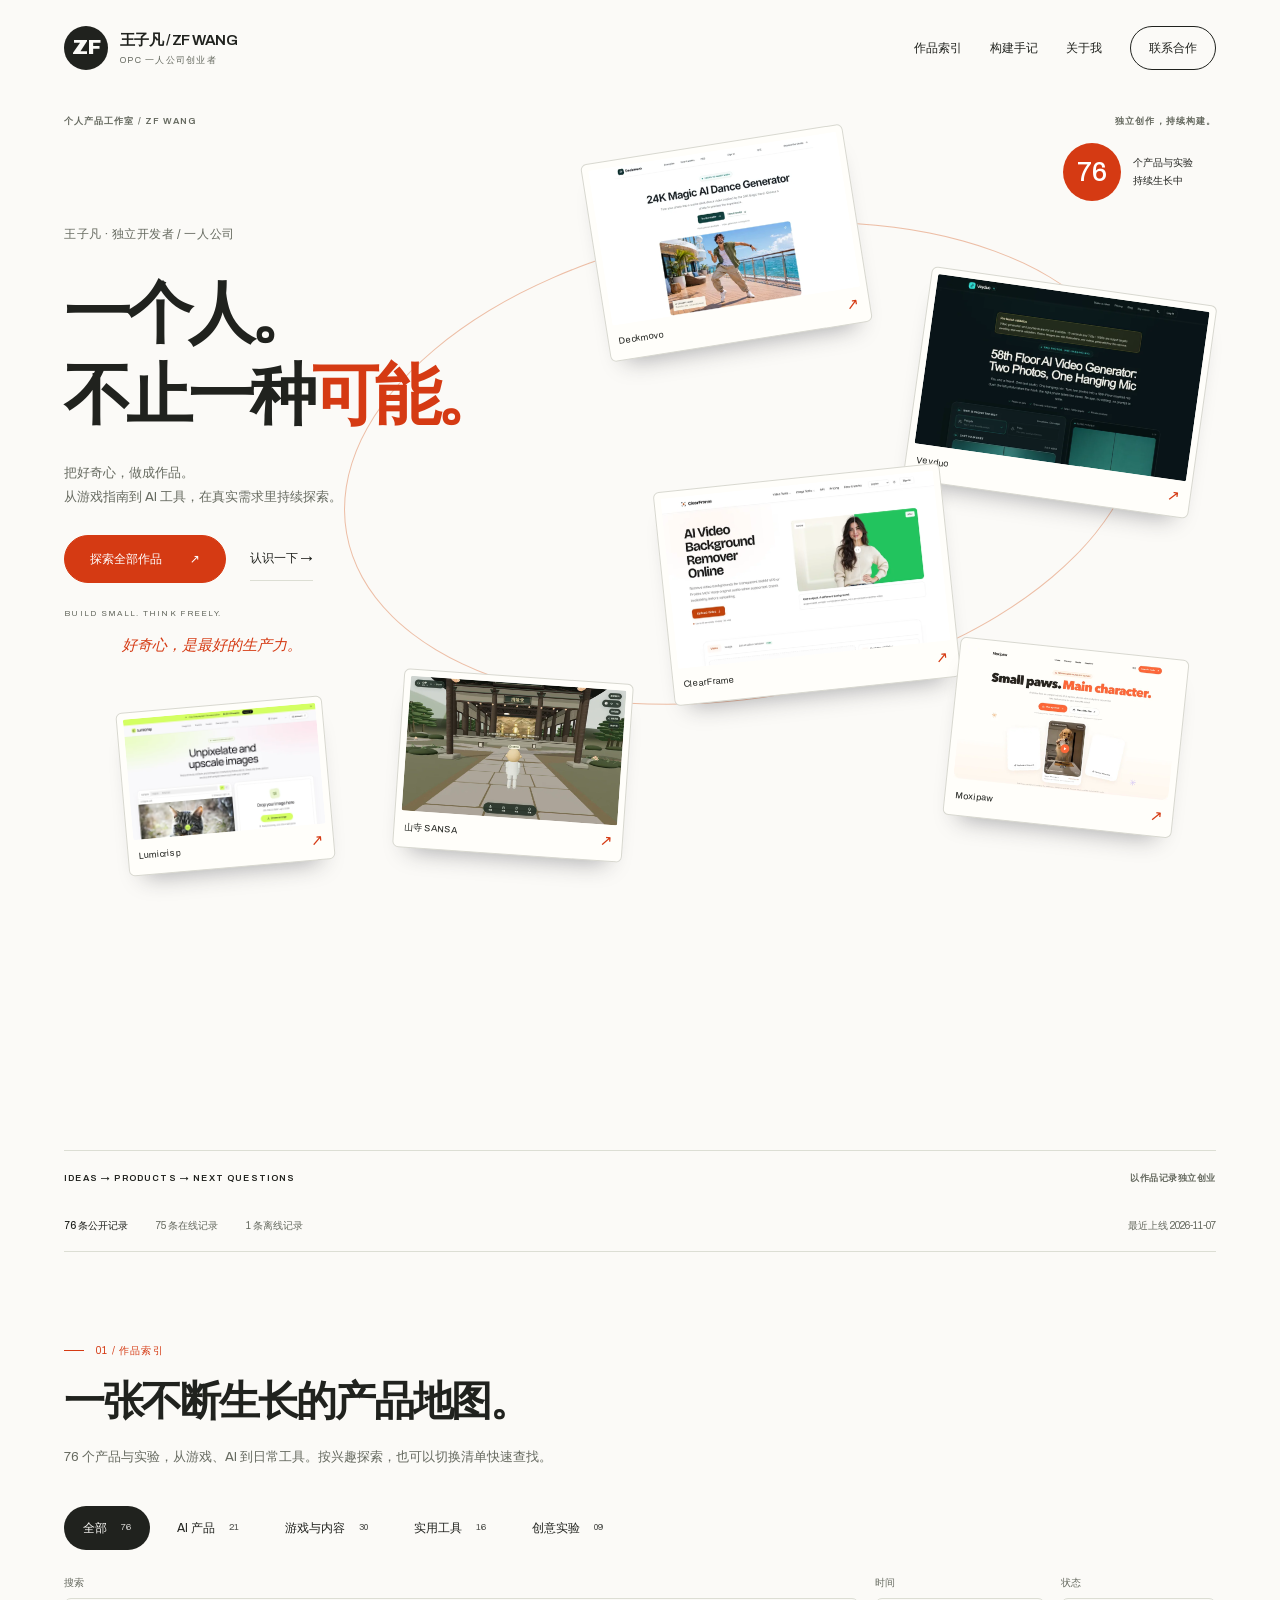
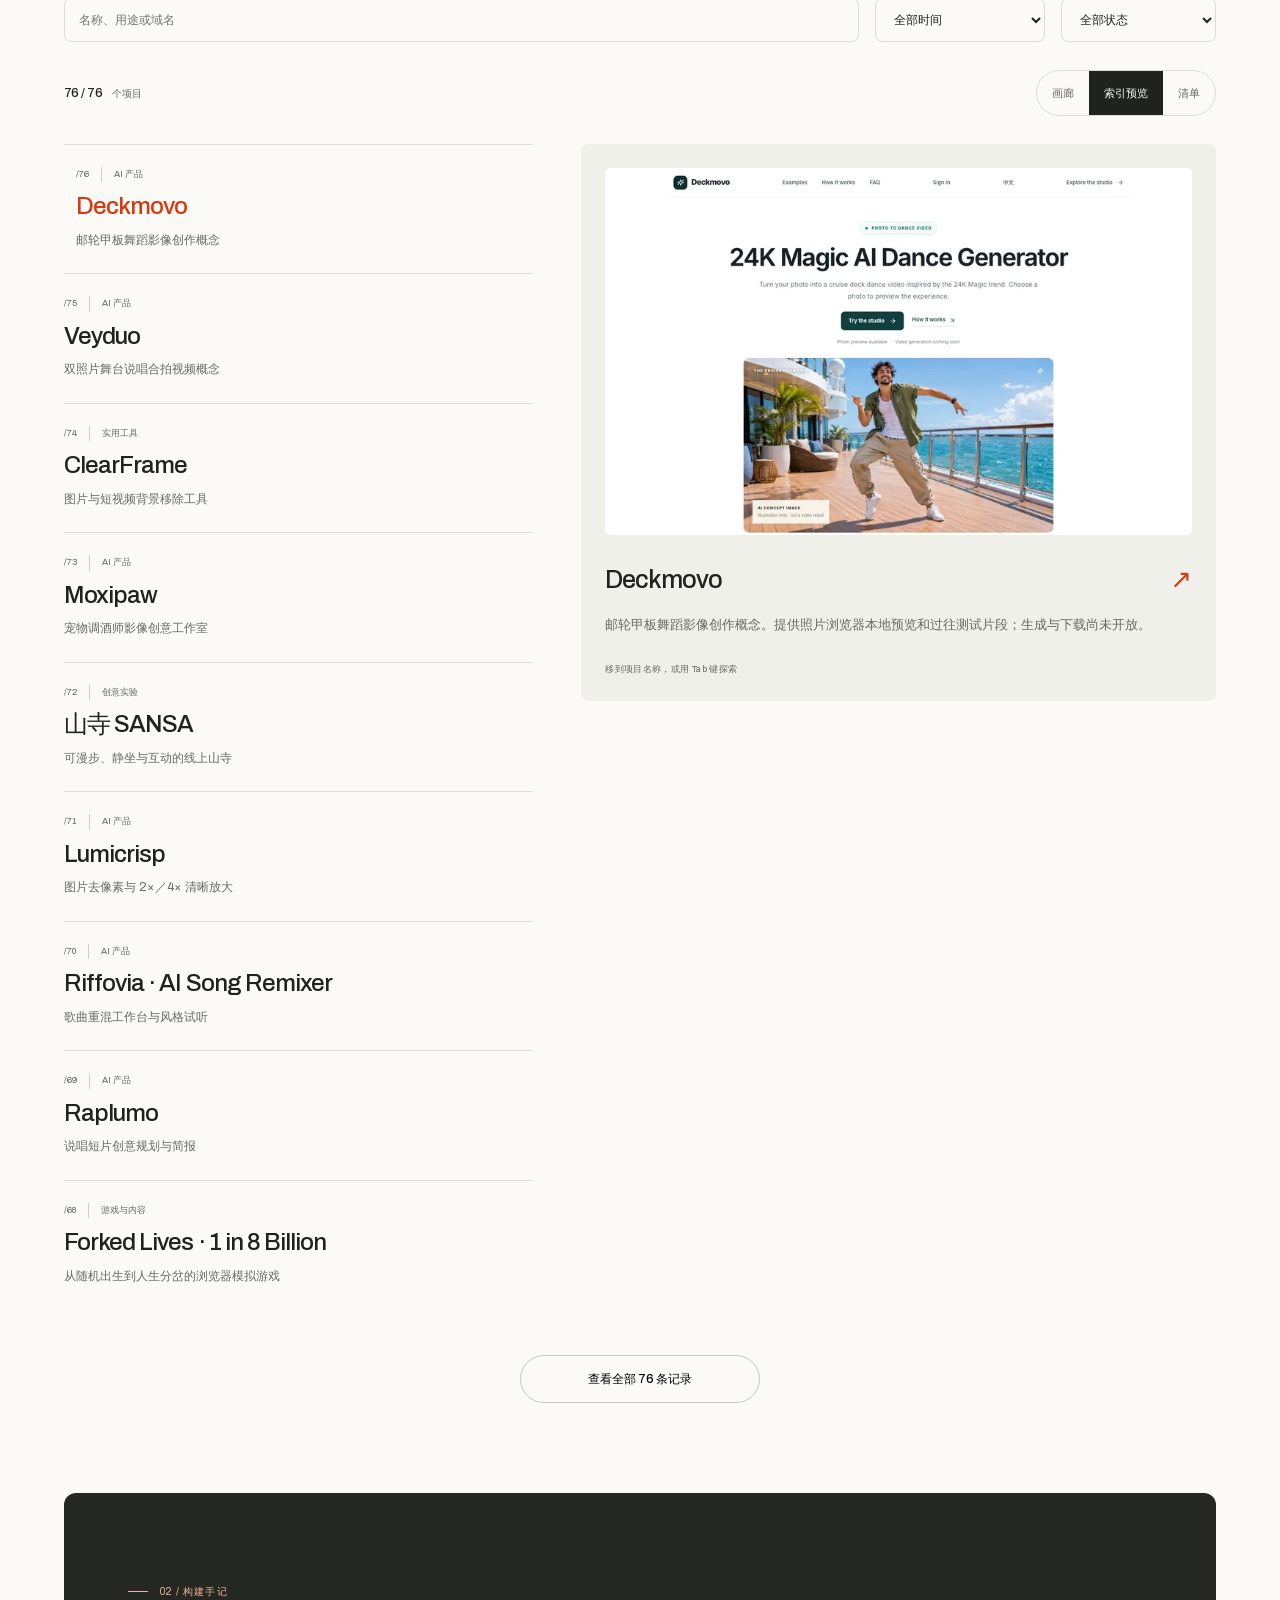
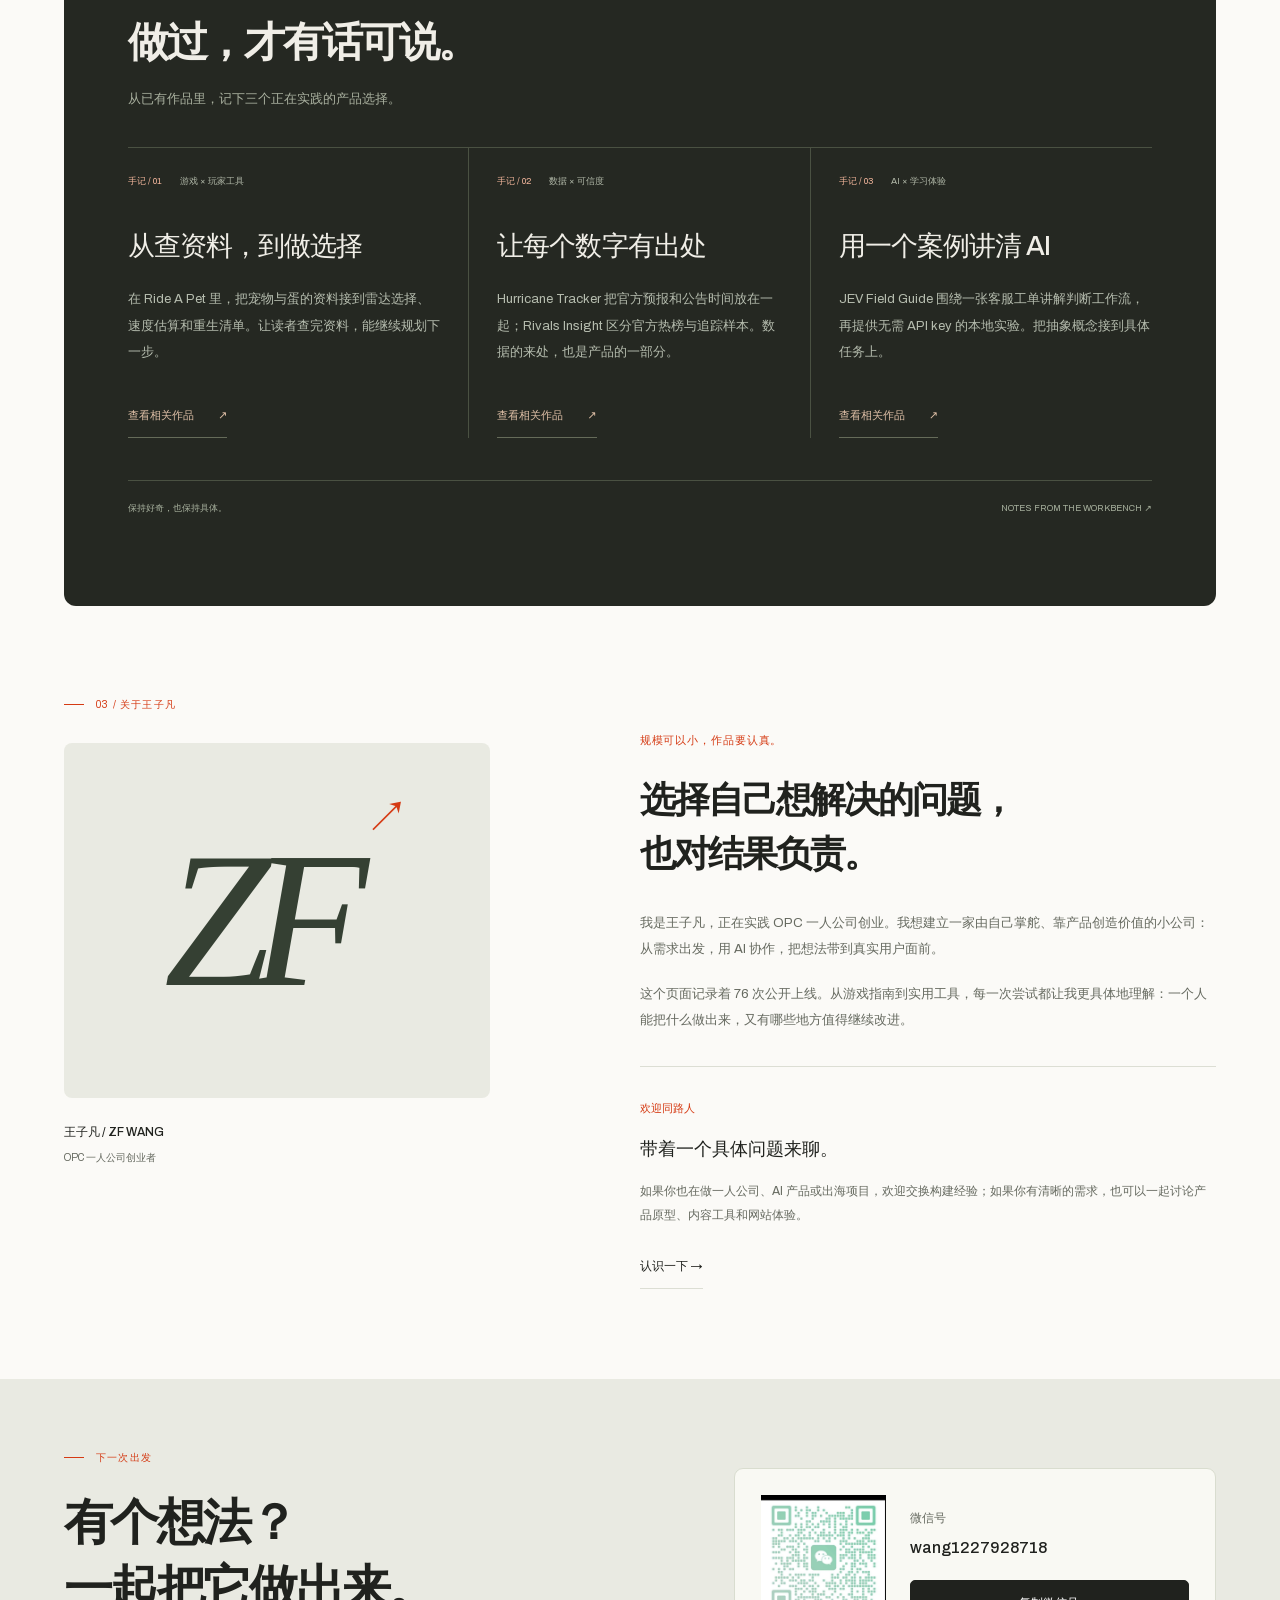
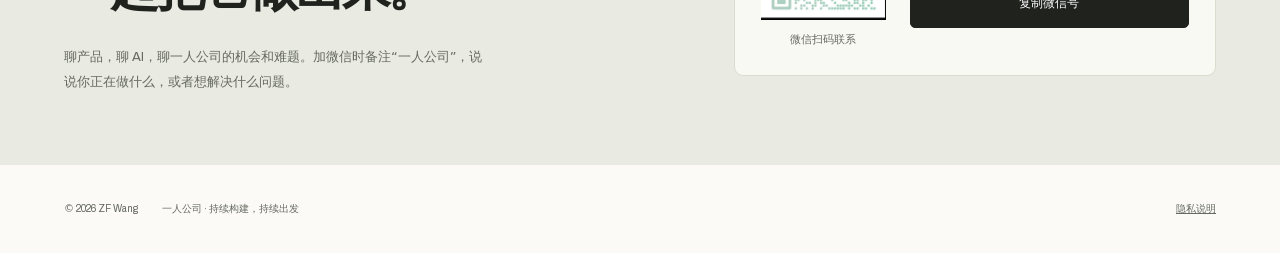
==== commit 4eb05c96: "Refresh homepage with newest portfolio projects" ====
--- a/index.html
+++ b/index.html
@@ -56,7 +56,7 @@
         </div>
         <div class="orbit-label"><strong>76</strong><span>个产品与实验<br>持续生长中</span></div>
         <div class="orbit-line" aria-hidden="true"></div>
-        <a class="orbit-project orbit-0" data-project-open="51" href="https://rideapet.space/" target="_blank" rel="noopener noreferrer" style="--start-x:46%;--start-y:2%;--start-angle:-9deg;--start-width:23%;--end-x:0.0%;" aria-label="查看 Ride A Pet Field Guide 项目"><span class="orbit-surface"><img src="assets/projects/project-51.webp" width="800" height="500" alt="Ride A Pet Field Guide 真实页面" decoding="async"><span class="orbit-project-label"><span>Ride A Pet Field Guide</span><span aria-hidden="true">↗</span></span></span></a><a class="orbit-project orbit-1" data-project-open="34" href="https://genvidatlas.wiki/" target="_blank" rel="noopener noreferrer" style="--start-x:74%;--start-y:22%;--start-angle:8deg;--start-width:25%;--end-x:16.9%;" aria-label="查看 GenVid Atlas 项目"><span class="orbit-surface"><img src="assets/projects/project-34.webp" width="800" height="500" alt="GenVid Atlas 真实页面" decoding="async"><span class="orbit-project-label"><span>GenVid Atlas</span><span aria-hidden="true">↗</span></span></span></a><a class="orbit-project orbit-2" data-project-open="49" href="https://hurricanetracker.site/" target="_blank" rel="noopener noreferrer" style="--start-x:52%;--start-y:49%;--start-angle:-6deg;--start-width:25%;--end-x:33.8%;" aria-label="查看 Hurricane Tracker 项目"><span class="orbit-surface"><img src="assets/projects/project-49.webp" width="800" height="500" alt="Hurricane Tracker 真实页面" decoding="async"><span class="orbit-project-label"><span>Hurricane Tracker</span><span aria-hidden="true">↗</span></span></span></a><a class="orbit-project orbit-3" data-project-open="25" href="https://burncd.xyz/" target="_blank" rel="noopener noreferrer" style="--start-x:77%;--start-y:73%;--start-angle:6deg;--start-width:20%;--end-x:50.699999999999996%;" aria-label="查看 burnt for you 项目"><span class="orbit-surface"><img src="assets/projects/project-25.webp" width="800" height="500" alt="burnt for you 真实页面" decoding="async"><span class="orbit-project-label"><span>burnt for you</span><span aria-hidden="true">↗</span></span></span></a><a class="orbit-project orbit-4" data-project-open="20" href="https://aiscanner.run/" target="_blank" rel="noopener noreferrer" style="--start-x:29%;--start-y:77%;--start-angle:4deg;--start-width:20%;--end-x:67.6%;" aria-label="查看 AI Scanner 项目"><span class="orbit-surface"><img src="assets/projects/project-20.webp" width="800" height="500" alt="AI Scanner 真实页面" decoding="async"><span class="orbit-project-label"><span>AI Scanner</span><span aria-hidden="true">↗</span></span></span></a><a class="orbit-project orbit-5" data-project-open="17" href="https://zhuzhiliao.buzz/" target="_blank" rel="noopener noreferrer" style="--start-x:5%;--start-y:81%;--start-angle:-5deg;--start-width:18%;--end-x:84.5%;" aria-label="查看 竹知了 项目"><span class="orbit-surface"><img src="assets/projects/project-17.webp" width="800" height="500" alt="竹知了 真实页面" decoding="async"><span class="orbit-project-label"><span>竹知了</span><span aria-hidden="true">↗</span></span></span></a>
+        <a class="orbit-project orbit-0" data-project-open="76" href="https://24kmagicai.space/" target="_blank" rel="noopener noreferrer" style="--start-x:46%;--start-y:2%;--start-angle:-9deg;--start-width:23%;--end-x:0.0%;" aria-label="查看 Deckmovo 项目"><span class="orbit-surface"><img src="assets/projects/project-76.webp" width="800" height="500" alt="Deckmovo 真实页面" decoding="async"><span class="orbit-project-label"><span>Deckmovo</span><span aria-hidden="true">↗</span></span></span></a><a class="orbit-project orbit-1" data-project-open="75" href="https://58thfloor.space/" target="_blank" rel="noopener noreferrer" style="--start-x:74%;--start-y:22%;--start-angle:8deg;--start-width:25%;--end-x:16.9%;" aria-label="查看 Veyduo 项目"><span class="orbit-surface"><img src="assets/projects/project-75.webp" width="800" height="500" alt="Veyduo 真实页面" decoding="async"><span class="orbit-project-label"><span>Veyduo</span><span aria-hidden="true">↗</span></span></span></a><a class="orbit-project orbit-2" data-project-open="74" href="https://bgrm.video/" target="_blank" rel="noopener noreferrer" style="--start-x:52%;--start-y:49%;--start-angle:-6deg;--start-width:25%;--end-x:33.8%;" aria-label="查看 ClearFrame 项目"><span class="orbit-surface"><img src="assets/projects/project-74.webp" width="800" height="500" alt="ClearFrame 真实页面" decoding="async"><span class="orbit-project-label"><span>ClearFrame</span><span aria-hidden="true">↗</span></span></span></a><a class="orbit-project orbit-3" data-project-open="73" href="https://dogbartenderai.com/" target="_blank" rel="noopener noreferrer" style="--start-x:77%;--start-y:73%;--start-angle:6deg;--start-width:20%;--end-x:50.699999999999996%;" aria-label="查看 Moxipaw 项目"><span class="orbit-surface"><img src="assets/projects/project-73.webp" width="800" height="500" alt="Moxipaw 真实页面" decoding="async"><span class="orbit-project-label"><span>Moxipaw</span><span aria-hidden="true">↗</span></span></span></a><a class="orbit-project orbit-4" data-project-open="72" href="https://sansatemple.app/" target="_blank" rel="noopener noreferrer" style="--start-x:29%;--start-y:77%;--start-angle:4deg;--start-width:20%;--end-x:67.6%;" aria-label="查看 山寺 SANSA 项目"><span class="orbit-surface"><img src="assets/projects/project-72.webp" width="800" height="500" alt="山寺 SANSA 真实页面" decoding="async"><span class="orbit-project-label"><span>山寺 SANSA</span><span aria-hidden="true">↗</span></span></span></a><a class="orbit-project orbit-5" data-project-open="71" href="https://unpixelateimage.net/" target="_blank" rel="noopener noreferrer" style="--start-x:5%;--start-y:81%;--start-angle:-5deg;--start-width:18%;--end-x:84.5%;" aria-label="查看 Lumicrisp 项目"><span class="orbit-surface"><img src="assets/projects/project-71.webp" width="800" height="500" alt="Lumicrisp 真实页面" decoding="async"><span class="orbit-project-label"><span>Lumicrisp</span><span aria-hidden="true">↗</span></span></span></a>
         <span class="orbit-caption">好奇心，是最好的生产力。</span>
       </div>
       <div class="hero-bottom"><span>IDEAS → PRODUCTS → NEXT QUESTIONS</span><span>以作品记录独立创业</span></div>
